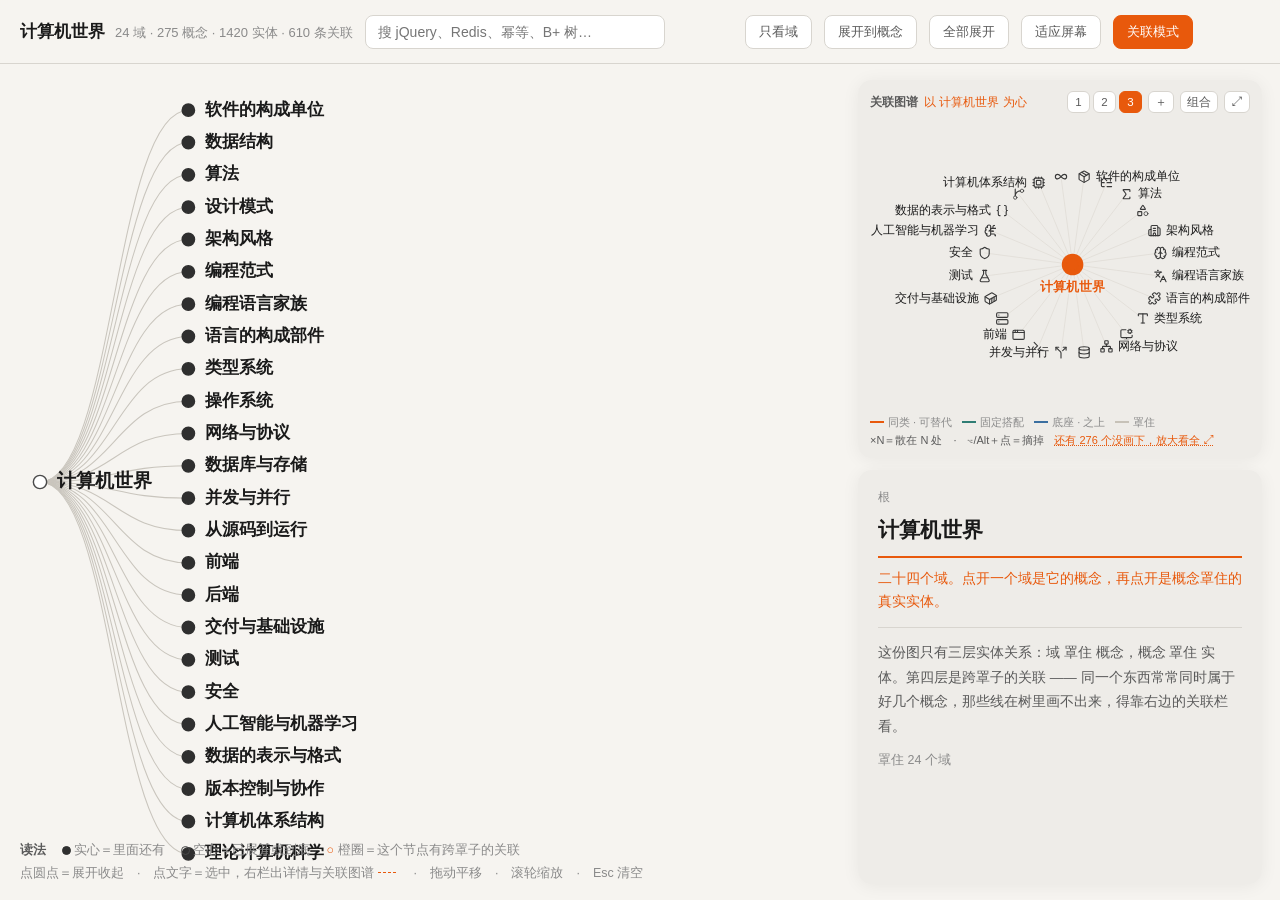
==== index.html @ ff6f728d "计算机世界：概念 · 实体 · 关联 一张讲清楚计算机与软件工程领域概念的中文图谱。24 个域、280 个概念、 1420 个实体，外加 610 条跨罩子的关联。单个 HTML 文件，不联网、无依赖，" ====
<!DOCTYPE html>
<html lang="zh-CN"><head><meta charset="utf-8"/>
<meta name="viewport" content="width=device-width, initial-scale=1"/>
<title>计算机世界 · 概念 · 实体 · 关联</title>
<style>
:root{--bg:#F6F4F0;--panel:#EEECE8;--white:#fff;--t1:#1A1A1A;--t2:#5A5A5A;--t3:#8A8A8A;
      --or:#E8590C;--link:#C9C5BD;--line:#D8D5CF;
      --f:"PingFang SC","Hiragino Sans GB","Source Han Sans SC","Noto Sans CJK SC","Microsoft YaHei",sans-serif;}
*{box-sizing:border-box}
html,body{margin:0;height:100%;overflow:hidden;background:var(--bg);font-family:var(--f);color:var(--t1)}
#top{position:fixed;top:0;left:0;right:0;height:64px;display:flex;align-items:center;gap:12px;padding:0 20px;
     background:rgba(246,244,240,.94);backdrop-filter:blur(6px);border-bottom:1px solid var(--line);z-index:30}
#title{font-size:17px;font-weight:700;white-space:nowrap}
#title span{font-weight:400;color:var(--t3);margin-left:10px;font-size:13px}
#q{flex:0 1 300px;height:34px;padding:0 12px;border:1px solid var(--line);border-radius:8px;background:#fff;
   font-family:var(--f);font-size:14px;outline:none}
#q:focus{border-color:var(--or)}
.btn{height:34px;padding:0 13px;border:1px solid var(--line);border-radius:8px;background:#fff;
     font-family:var(--f);font-size:13px;color:var(--t2);cursor:pointer;white-space:nowrap}
.btn:hover{border-color:var(--or);color:var(--or)}
.btn.on{background:var(--or);border-color:var(--or);color:#fff}
#hits{font-size:13px;color:var(--or);min-width:56px}
#stage{position:fixed;top:64px;left:0;right:0;bottom:0;cursor:grab}
#stage.drag{cursor:grabbing}
svg{display:block;width:100%;height:100%}
path.link{fill:none;stroke:var(--link);stroke-width:1.1px}
path.arc{fill:none;stroke:var(--or);stroke-width:1.6px;stroke-dasharray:5 4;opacity:.85}
.node circle.c{fill:#fff;stroke:#4A4A4A;stroke-width:1.5px;transition:fill .28s,stroke .28s}
.node circle.ring{fill:none;stroke:var(--or);stroke-width:1.4px;opacity:0;transition:opacity .25s}
#stage.graph .node.rel circle.ring{opacity:.5}
.node.closed circle.c{fill:#2F2F2F;stroke:#2F2F2F}
.node.hit circle.c{stroke:var(--or);stroke-width:2.2px}
.node.closed.hit circle.c{fill:var(--or);stroke:var(--or)}
.node.sel circle.c{stroke:var(--or);stroke-width:3px}
.node.sel circle.ring{opacity:1;stroke-width:2px}
.node text{fill:var(--t1);dominant-baseline:middle;cursor:pointer}
.node circle.c{cursor:pointer}
.node .en{fill:var(--t3)}
.node.sel text{fill:var(--or);font-weight:700}
.lv0 text{font-size:20px;font-weight:700}.lv1 text{font-size:18px;font-weight:700}
.lv2 text{font-size:15px;font-weight:500}.lv3 text{font-size:13.5px;fill:#333}
/* 右栏：上半是关联图谱，下半是详情卡 */
#side{position:fixed;right:18px;top:80px;bottom:16px;width:404px;z-index:20;
      display:flex;flex-direction:column;gap:12px}
#mgp{flex:0 0 47%;min-height:210px;background:var(--panel);border-radius:14px;
     box-shadow:0 2px 18px rgba(0,0,0,.06);display:flex;flex-direction:column;overflow:hidden}
body.mgbig #side{z-index:45}
body.mgbig #mgp{position:fixed;left:16px;right:18px;top:80px;bottom:12px;flex:none;z-index:40}
#mghead{flex:0 0 auto;display:flex;align-items:center;gap:6px;padding:11px 12px 7px;font-size:12px;color:var(--t3)}
#mghead .gt{font-weight:600;color:var(--t2);white-space:nowrap}
#mgc{flex:1 1 auto;min-width:0;overflow:hidden;text-overflow:ellipsis;white-space:nowrap;color:var(--or)}
.gb{height:22px;min-width:23px;padding:0 6px;border:1px solid var(--line);border-radius:6px;background:#fff;
    font-family:var(--f);font-size:11.5px;line-height:20px;color:var(--t2);cursor:pointer}
.gb:hover{border-color:var(--or);color:var(--or)}
.gb.on{background:var(--or);border-color:var(--or);color:#fff}
.ghops{display:flex;gap:3px}
#mgwrap{flex:1 1 auto;position:relative;overflow:hidden;cursor:grab}
#mgwrap.drag{cursor:grabbing}
#mgsvg{width:100%;height:100%;display:block}
#mgempty{position:absolute;inset:0;display:none;align-items:center;justify-content:center;text-align:center;
         padding:0 40px;font-size:13px;color:var(--t3);line-height:1.9;pointer-events:none}
#mgp.empty #mgempty{display:flex}
#mgfoot{flex:0 0 auto;padding:6px 12px 10px;font-size:11px;color:var(--t3);
        display:flex;flex-wrap:wrap;gap:3px 10px;align-items:center}
#mgfoot i{display:inline-block;width:14px;border-top:2px solid;vertical-align:3px;margin-right:4px}
#mgmore{color:var(--or)}
#mgmore[data-on]{cursor:pointer;text-decoration:underline dotted}
/* 节点＝域图标（lucide，24 个域各一个）。描边风格，粗细随缩放走 */
.mgn .mgi{fill:none;stroke:#4A4A4A;stroke-width:2;stroke-linecap:round;stroke-linejoin:round}
.mgn .dot{fill:#fff;stroke:#4A4A4A;stroke-width:1.4px}
.mgn .hit{fill:transparent;stroke:none;cursor:pointer}
.mgn .disc{fill:var(--or);stroke:none}
.mgn .pinr{fill:none;stroke:var(--or);stroke-width:1.2px;stroke-dasharray:2.5 2.5}
.mgn circle{stroke-width:1.4px;cursor:pointer}
.mgn text{font-size:11.5px;fill:var(--t2);dominant-baseline:middle;pointer-events:none;
          paint-order:stroke;stroke:var(--panel);stroke-width:3px;stroke-linejoin:round}
.mgn text .mgx{fill:var(--t3);font-size:10.5px}
.mgn.h0 text .mgx{fill:var(--or);font-weight:400;font-size:11px}
.mgn.h0 .mgi{stroke:#fff}
.mgn.h0 .dot{fill:var(--or);stroke:var(--or)}
.mgn.h0 text{fill:var(--or);font-weight:700;font-size:13px}
.mgn.h1 .mgi{stroke:#3A3A3A}
.mgn.h1 text{fill:var(--t1);font-size:12.5px}
.mgn.h2 .mgi{stroke:#7C776E}
.mgn.h3 .mgi{stroke:#A29D94}
.mgn:hover .mgi{stroke:var(--or)}
.mgn:hover .dot{stroke:var(--or);stroke-width:2.6px}
.mgn:hover text{fill:var(--or)}
.mge{fill:none;stroke-linecap:round}
#mgtip{position:fixed;z-index:60;max-width:270px;padding:6px 9px;border-radius:6px;
       background:#1A1A1A;color:#fff;font-size:12px;line-height:1.65;pointer-events:none;opacity:0;
       transition:opacity .12s}
#mgtip b{color:#FFC08A;font-weight:600}
#card{flex:1 1 auto;background:var(--panel);border-radius:14px;
      padding:18px 20px;box-shadow:0 2px 18px rgba(0,0,0,.06);overflow-y:auto}
#card::-webkit-scrollbar{width:6px}#card::-webkit-scrollbar-thumb{background:#D2CEC6;border-radius:3px}
.crumb{font-size:12px;color:var(--t3);margin-bottom:9px;line-height:1.6}
.nm{font-size:21px;font-weight:700;line-height:1.3}
.en2{font-size:13px;color:var(--t3);margin-top:3px}
.rule{height:2px;background:var(--or);margin:13px 0 9px}
.gl{font-size:14px;color:var(--or);line-height:1.65}
.note{font-size:13.5px;color:var(--t2);line-height:1.85;margin-top:13px;
      padding-top:13px;border-top:1px solid var(--line)}
.relh{font-size:12px;color:var(--t3);margin:16px 0 7px;padding-top:13px;border-top:1px solid var(--line)}
.relh.first{border-top:1px solid var(--line)}
.relh b{color:var(--or);font-weight:600;font-size:12.5px}
.ri{padding:6px 9px;margin:3px 0;background:#fff;border-radius:7px;cursor:pointer;border:1px solid transparent}
.ri:hover{border-color:var(--or)}
.ri .rn{font-size:13.5px;color:var(--t1);display:block}
.ri .rp{font-size:11px;color:var(--t3);display:block;margin-top:2px}
.draftmark{display:inline-block;margin-top:10px;padding:2px 8px;border-radius:5px;
           background:#F3E6D8;color:#9A6B3A;font-size:11.5px;letter-spacing:.02em}
.cnt{font-size:12.5px;color:var(--t3);margin-top:12px}
#legend{position:fixed;left:20px;bottom:14px;font-size:12.5px;color:var(--t3);z-index:20;line-height:1.9}
#legend b{color:var(--t2)}
.dot{display:inline-block;width:9px;height:9px;border-radius:50%;border:1.5px solid #4A4A4A;vertical-align:-1px;margin:0 3px}
.dot.f{background:#2F2F2F;border-color:#2F2F2F}
.dsh{display:inline-block;width:18px;border-top:1.6px dashed var(--or);vertical-align:4px;margin:0 4px}

/* ── 图例上的四个开关：点灭一族，这一族的边连同它带出来的点一起消失 ── */
.mgk{cursor:pointer;opacity:.34;user-select:none;white-space:nowrap}
.mgk.on{opacity:1}
.mgk:hover{color:var(--t1)}
.mgnote{color:var(--t2)}

/* ── 加减状态条：手工改过什么，看得见，也能一键还原 ── */
#mgbar{display:none;flex:0 0 auto;align-items:center;gap:8px;padding:0 12px 7px;
       font-size:11.5px;color:var(--t3)}
#mgbar b{font-weight:400}
#mgbar b.bun{color:var(--or);font-weight:600}
#mgbar .gb{height:19px;line-height:17px;font-size:11px;padding:0 7px;margin-left:auto}

/* ── 弹层：加点 / 挑组合 ── */
#mgpop{display:none;position:absolute;right:10px;top:8px;width:250px;max-height:calc(100% - 20px);
       overflow-y:auto;background:#fff;border:1px solid var(--line);border-radius:10px;
       box-shadow:0 6px 22px rgba(0,0,0,.13);padding:8px;z-index:5}
#mgpop::-webkit-scrollbar{width:5px}#mgpop::-webkit-scrollbar-thumb{background:#D2CEC6;border-radius:3px}
#mgq{width:100%;height:29px;padding:0 9px;border:1px solid var(--line);border-radius:7px;
     font-family:var(--f);font-size:13px;outline:none;background:#fff}
#mgq:focus{border-color:var(--or)}
.mgh{font-size:11.5px;color:var(--t3);padding:6px 4px;line-height:1.6}
.mgr{padding:5px 8px;border-radius:6px;cursor:pointer;border:1px solid transparent;line-height:1.45}
.mgr:hover{border-color:var(--or);background:#FFF8F3}
.mgr.on{background:#FFF1E6;border-color:var(--or)}
.mgr b{font-size:13px;font-weight:500;color:var(--t1)}
.mgr .x{font-size:11px;color:var(--t3);margin-left:5px}
.mgr .p{display:block;font-size:10.5px;color:var(--t3);margin-top:1px}

</style></head><body>
<div id="top">
  <div id="title">计算机世界<span id="stat"></span></div>
  <input id="q" placeholder="搜 jQuery、Redis、幂等、B+ 树…"/>
  <div id="hits"></div>
  <button class="btn" data-a="groups">只看域</button>
  <button class="btn" data-a="concepts">展开到概念</button>
  <button class="btn" data-a="all">全部展开</button>
  <button class="btn" data-a="fit">适应屏幕</button>
  <button class="btn on" id="bgraph">关联模式</button>
</div>
<div id="stage" class="graph"><svg><g id="vp"><g id="garcs"></g><g id="glinks"></g><g id="gnodes"></g></g></svg></div>
<div id="side">
  <div id="mgp">
    <div id="mghead">
      <span class="gt">关联图谱</span><span id="mgc"></span>
      <span class="ghops" id="mghops">
        <button class="gb" data-h="1" title="只看直接关联">1</button><button class="gb" data-h="2" title="再往外一跳">2</button><button class="gb on" data-h="3" title="再往外两跳">3</button>
      </span>
      <button class="gb" id="mgadd" title="把某个节点钉进这张图（它不在跳数范围内也照画）">＋</button>
      <button class="gb" id="mgbun" title="调一组现成的组合出来看">组合</button>
      <button class="gb" id="mgbig" title="放大 / 收起（Esc 收起）">⤢</button>
    </div>
    <div id="mgbar"></div>
    <div id="mgwrap">
      <svg id="mgsvg">
        <defs><marker id="mgarr" viewBox="0 0 8 8" refX="7" refY="4" markerWidth="5.5" markerHeight="5.5" orient="auto"><path d="M0,1L7,4L0,7z" fill="#3B6FA0"/></marker></defs>
        <g id="mgvp"><g id="mge"></g><g id="mgn"></g></g>
      </svg>
      <div id="mgempty"></div>
      <div id="mgpop"></div>
    </div>
    <div id="mgfoot">
      <span class="mgk on" data-k="same"><i style="border-color:#E8590C"></i>同类 · 可替代</span>
      <span class="mgk on" data-k="pair"><i style="border-color:#2F7D74"></i>固定搭配</span>
      <span class="mgk on" data-k="dep"><i style="border-color:#3B6FA0"></i>底座 · 之上</span>
      <span class="mgk on" data-k="tree"><i style="border-color:#C7C2B8"></i>罩住</span>
      <span class="mgnote">×N＝散在 N 处　·　⌥/Alt＋点＝摘掉</span>
      <span id="mgmore"></span>
    </div>
  </div>
  <div id="card"></div>
</div>
<div id="mgtip"></div>
<div id="legend">
  <b>读法</b>　<span class="dot f"></span>实心＝里面还有　<span class="dot"></span>空心＝已展开或到底　
  <span style="color:var(--or)">○</span> 橙圈＝这个节点有跨罩子的关联<br>
  点圆点＝展开收起　·　点文字＝选中，右栏出详情与关联图谱<span class="dsh"></span>　·　拖动平移　·　滚轮缩放　·　Esc 清空
</div>
<script>
const RAW = {"nodes":[{"i":0,"n":"计算机世界","e":"","g":"二十四个域。点开一个域是它的概念，再点开是概念罩住的真实实体。","t":"root","d":0,"p":null,"c":[1,157,253,341,423,491,553,620,718,784,869,942,1032,1078,1135,1203,1267,1323,1383,1444,1525,1591,1638,1690],"m":"这份图只有三层实体关系：域 罩住 概念，概念 罩住 实体。第四层是跨罩子的关联 —— 同一个东西常常同时属于好几个概念，那些线在树里画不出来，得靠右边的关联栏看。"},{"i":1,"n":"软件的构成单位","e":"","g":"你听到的绝大多数名词都在这一组。分界线只有三条：谁调用谁、能不能下载安装、换掉要不要重写。","t":"group","d":1,"p":0,"c":[2,13,24,31,38,45,53,61,70,78,87,98,105,111,116,122,127,135,143,150]},{"i":2,"n":"库","e":"Library","g":"你调用它：缺什么就去拿","t":"concept","d":2,"p":1,"c":[3,4,5,6,7,8,9,10,11,12],"m":"分界线只有一条：谁调用谁。你写主程序，缺什么去拿 —— 那是库。把库删掉，剩下的代码结构还是你的。"},{"i":3,"n":"jQuery","e":"","g":"","t":"item","d":3,"p":2,"c":[],"m":"2006 年出来的库。那时候各家浏览器的接口都不一样，写一段能同时在 IE 和 Firefox 上跑的代码非常痛苦。jQuery 用一个 $() 把差异全抹平，于是统治了 2008 到 2015 年的网页。后来浏览器自己标准化了（querySelector、fetch 这些原生写法够用了），加上 React 那套「你描述界面该长什么样，我来改 DOM」的思路胜出，它就退场了。但它仍然是「库」这个词最标准的样本：你调用它，它不调用你，删掉它剩下的代码照样是你的。","r":[[189,"跑在……之上"],[559,"跑在……之上"],[370,"底下用的是"],[603,"固定搭配"],[604,"固定搭配"],[1148,"可以互相替代"],[4,"同一类的东西"]]},{"i":4,"n":"Lodash","e":"","g":"","t":"item","d":3,"p":2,"c":[],"r":[[3,"同一类的东西"]]},{"i":5,"n":"NumPy","e":"","g":"","t":"item","d":3,"p":2,"c":[]},{"i":6,"n":"Pandas","e":"","g":"","t":"item","d":3,"p":2,"c":[]},{"i":7,"n":"Requests","e":"","g":"","t":"item","d":3,"p":2,"c":[]},{"i":8,"n":"OpenCV","e":"","g":"","t":"item","d":3,"p":2,"c":[]},{"i":9,"n":"zlib","e":"","g":"","t":"item","d":3,"p":2,"c":[]},{"i":10,"n":"libcurl","e":"","g":"","t":"item","d":3,"p":2,"c":[]},{"i":11,"n":"D3.js","e":"","g":"","t":"item","d":3,"p":2,"c":[],"r":[[1199,"同一个东西"]]},{"i":12,"n":"Three.js","e":"","g":"","t":"item","d":3,"p":2,"c":[],"r":[[1200,"同一个东西"]]},{"i":13,"n":"框架","e":"Framework","g":"它调用你：骨架搭好了，你往槽里填","t":"concept","d":2,"p":1,"c":[14,15,16,17,18,19,20,21,22,23],"m":"骨架已经搭好，你把代码填进它留的槽里，它到点了来叫你。把框架抽掉，你剩下的是一堆填空题的答案，拼不回一个程序。"},{"i":14,"n":"Django","e":"","g":"","t":"item","d":3,"p":13,"c":[],"r":[[1212,"同一个东西"],[420,"同一个东西"],[508,"跑在……之上"],[418,"底下用的是"],[1215,"可以互相替代"],[15,"同一类的东西"]]},{"i":15,"n":"Ruby on Rails","e":"","g":"","t":"item","d":3,"p":13,"c":[],"r":[[1213,"同一个东西"],[419,"同一个东西"],[506,"跑在……之上"],[14,"同一类的东西"]]},{"i":16,"n":"Spring","e":"","g":"","t":"item","d":3,"p":13,"c":[],"r":[[414,"同一个东西"]]},{"i":17,"n":"Laravel","e":"","g":"","t":"item","d":3,"p":13,"c":[],"r":[[1217,"同一个东西"]]},{"i":18,"n":"Express","e":"","g":"","t":"item","d":3,"p":13,"c":[],"r":[[1214,"同一个东西"],[47,"跑在……之上"],[408,"底下用的是"]]},{"i":19,"n":"Angular","e":"","g":"","t":"item","d":3,"p":13,"c":[],"m":"Google 出的，是这三个里唯一毫无争议的框架 —— 它管路由、管依赖注入、管构建、管测试，你必须按它的方式组织项目。","r":[[415,"同一个东西"],[1150,"同一个东西"],[724,"跑在……之上"],[413,"底下用的是"],[1148,"可以互相替代"],[20,"可以互相替代"]]},{"i":20,"n":"Vue","e":"","g":"","t":"item","d":3,"p":13,"c":[],"m":"尤雨溪 2014 年做的。定位和 React 一样，但入门门槛更低：可以像 jQuery 那样一个 script 标签引进来就用，也可以上完整工程化。中文社区里份额很高。","r":[[1149,"同一个东西"],[559,"跑在……之上"],[1163,"固定搭配"],[84,"固定搭配"],[1148,"可以互相替代"],[19,"可以互相替代"]]},{"i":21,"n":"Next.js","e":"","g":"","t":"item","d":3,"p":13,"c":[],"m":"React 的元框架 —— 在 React 外面再包一层，管路由、服务端渲染、构建和部署。你用了它以后，它调用 React，React 调用你。","r":[[1155,"同一个东西"],[47,"跑在……之上"],[1148,"固定搭配"],[1156,"可以互相替代"]]},{"i":22,"n":"Flutter","e":"","g":"","t":"item","d":3,"p":13,"c":[],"r":[[1191,"同一个东西"]]},{"i":23,"n":"PyTorch","e":"","g":"","t":"item","d":3,"p":13,"c":[],"m":"现在研究和工程的主流深度学习框架。它赢 TensorFlow 靠的是「写起来像普通 Python」，调试时能一行行看。","r":[[1446,"同一个东西"],[1455,"跑在它之上的"],[508,"固定搭配"],[1076,"固定搭配"],[333,"固定搭配"],[1519,"固定搭配"],[1447,"可以互相替代"]]},{"i":24,"n":"包","e":"Package","g":"一个能被下载安装的分发单元（说的是形式，不是用法）","t":"concept","d":2,"p":1,"c":[25,26,27,28,29,30],"m":"它和「库/框架」不在同一根轴上。「包」说的是怎么送到你手上（能不能下载安装），「库/框架」说的是你怎么用它。所以 Django 既是框架也是一个 PyPI 包，这不矛盾。"},{"i":25,"n":"npm 包","e":"","g":"","t":"item","d":3,"p":24,"c":[]},{"i":26,"n":"PyPI 包","e":"","g":"","t":"item","d":3,"p":24,"c":[]},{"i":27,"n":"Java jar","e":"","g":"","t":"item","d":3,"p":24,"c":[]},{"i":28,"n":"Rust crate","e":"","g":"","t":"item","d":3,"p":24,"c":[]},{"i":29,"n":"Ruby gem","e":"","g":"","t":"item","d":3,"p":24,"c":[]},{"i":30,"n":"NuGet 包","e":"","g":"","t":"item","d":3,"p":24,"c":[]},{"i":31,"n":"软件开发工具包","e":"SDK","g":"库＋工具＋文档＋示例，打成一整套给你","t":"concept","d":2,"p":1,"c":[32,33,34,35,36,37]},{"i":32,"n":"Android SDK","e":"","g":"","t":"item","d":3,"p":31,"c":[]},{"i":33,"n":"iOS SDK","e":"","g":"","t":"item","d":3,"p":31,"c":[]},{"i":34,"n":"AWS SDK","e":"","g":"","t":"item","d":3,"p":31,"c":[]},{"i":35,"n":"Stripe SDK","e":"","g":"","t":"item","d":3,"p":31,"c":[]},{"i":36,"n":"Vulkan SDK","e":"","g":"","t":"item","d":3,"p":31,"c":[]},{"i":37,"n":"微信小程序 SDK","e":"","g":"","t":"item","d":3,"p":31,"c":[]},{"i":38,"n":"接口","e":"API","g":"不是东西，是「允许你怎么叫我」的那份说明","t":"concept","d":2,"p":1,"c":[39,40,41,42,43,44],"m":"API 是边界的形状，不是边界后面的东西。库有 API，操作系统有 API，网络服务也有 API —— 你说「调用 API」时，说的是「从这个门进去」，不是「进去以后是什么」。"},{"i":39,"n":"GitHub API","e":"","g":"","t":"item","d":3,"p":38,"c":[]},{"i":40,"n":"Stripe API","e":"","g":"","t":"item","d":3,"p":38,"c":[]},{"i":41,"n":"Windows API","e":"","g":"","t":"item","d":3,"p":38,"c":[]},{"i":42,"n":"POSIX","e":"","g":"","t":"item","d":3,"p":38,"c":[]},{"i":43,"n":"NumPy 的函数签名","e":"","g":"","t":"item","d":3,"p":38,"c":[]},{"i":44,"n":"REST 端点","e":"","g":"","t":"item","d":3,"p":38,"c":[]},{"i":45,"n":"运行时","e":"Runtime","g":"程序跑起来时在旁边伺候它的那套东西","t":"concept","d":2,"p":1,"c":[46,47,48,49,50,51,52],"m":"程序跑起来时在旁边伺候它的那套东西：管内存、管垃圾回收、管调度。你写的代码不直接和 CPU 打交道，都是它转手的。"},{"i":46,"n":"JVM","e":"","g":"","t":"item","d":3,"p":45,"c":[],"r":[[117,"同一个东西"],[503,"跑在它之上的"],[585,"跑在它之上的"]]},{"i":47,"n":"Node.js","e":"","g":"","t":"item","d":3,"p":45,"c":[],"m":"把浏览器里的 JavaScript 引擎搬到服务器上，于是前端和后端可以用同一门语言。它是「运行时」的典型：不是语言，不是框架，是程序跑起来时在旁边伺候它的那套东西。","r":[[49,"底下用的是"],[1058,"底下用的是"],[21,"跑在它之上的"],[1192,"跑在它之上的"],[18,"跑在它之上的"],[88,"固定搭配"]]},{"i":48,"n":".NET CLR","e":"","g":"","t":"item","d":3,"p":45,"c":[]},{"i":49,"n":"V8","e":"","g":"","t":"item","d":3,"p":45,"c":[],"m":"Chrome 和 Node.js 共用的 JavaScript 引擎。它是「引擎」和「即时编译」两个概念的交点 —— 先解释着跑，发现哪段代码跑得频繁，再把那段编译成机器码。","r":[[56,"同一个东西"],[65,"跑在……之上"],[1121,"底下用的是"],[47,"被谁当底座"],[559,"被谁当底座"]]},{"i":50,"n":"CPython","e":"","g":"","t":"item","d":3,"p":45,"c":[],"r":[[106,"同一个东西"],[508,"被谁当底座"]]},{"i":51,"n":"Go runtime","e":"","g":"","t":"item","d":3,"p":45,"c":[]},{"i":52,"n":"Wasmtime","e":"","g":"","t":"item","d":3,"p":45,"c":[]},{"i":53,"n":"引擎","e":"Engine","g":"专做某类重活的核心，别人在它上面盖东西","t":"concept","d":2,"p":1,"c":[54,55,56,57,58,59,60],"m":"有些活又重又通用 —— 渲染三维场景、执行 JavaScript、匹配正则、把数据可靠地落到盘上。这类活写一次要很久，写好了谁都能用。 于是把它整块挖出来做成一个独立的核心，外面留一圈接口，别人在它上面盖东西。 「引擎」是这一组里唯一没有硬分界线的词 —— 它不说明谁调用谁（那是库和框架的分界），也不说明能不能下载安装（那是包）。它只说明一件事：这里面有一坨你不想自己写的重活。所以同一个东西可以既是引擎又是库，V8 就是。判断这个词有没有被滥用，就看去掉「引擎」二字之后还剩下什么。"},{"i":54,"n":"Unity","e":"","g":"","t":"item","d":3,"p":53,"c":[]},{"i":55,"n":"Unreal","e":"","g":"","t":"item","d":3,"p":53,"c":[]},{"i":56,"n":"V8","e":"","g":"","t":"item","d":3,"p":53,"c":[],"m":"Chrome 和 Node.js 共用的 JavaScript 引擎。它是「引擎」和「即时编译」两个概念的交点 —— 先解释着跑，发现哪段代码跑得频繁，再把那段编译成机器码。","r":[[49,"同一个东西"],[65,"跑在……之上"],[1121,"底下用的是"],[47,"被谁当底座"],[559,"被谁当底座"]]},{"i":57,"n":"Blink","e":"","g":"","t":"item","d":3,"p":53,"c":[]},{"i":58,"n":"WebKit","e":"","g":"","t":"item","d":3,"p":53,"c":[]},{"i":59,"n":"InnoDB","e":"","g":"","t":"item","d":3,"p":53,"c":[],"m":"MySQL 的默认存储引擎，真正把字节写到盘上的那一层。事务和行级锁都在这儿实现。","r":[[1013,"同一个东西"],[944,"被谁当底座"]]},{"i":60,"n":"Lucene","e":"","g":"","t":"item","d":3,"p":53,"c":[],"r":[[959,"被谁当底座"]]},{"i":61,"n":"平台","e":"Platform","g":"你必须活在里面的那层地基，换掉等于重做","t":"concept","d":2,"p":1,"c":[62,63,64,65,66,67,68,69],"m":"换掉等于重做，这是它和框架的分界。框架换掉伤筋动骨但还能换，平台不给你选 —— 它是脚下的地。"},{"i":62,"n":"iOS","e":"","g":"","t":"item","d":3,"p":61,"c":[],"r":[[131,"同一个东西"]]},{"i":63,"n":"Android","e":"","g":"","t":"item","d":3,"p":61,"c":[],"r":[[132,"同一个东西"]]},{"i":64,"n":"Windows","e":"","g":"","t":"item","d":3,"p":61,"c":[],"r":[[129,"同一个东西"]]},{"i":65,"n":"Web 浏览器","e":"","g":"","t":"item","d":3,"p":61,"c":[],"r":[[49,"跑在它之上的"],[1192,"跑在它之上的"],[559,"跑在它之上的"]]},{"i":66,"n":"AWS","e":"","g":"","t":"item","d":3,"p":61,"c":[],"r":[[1304,"同一个东西"]]},{"i":67,"n":"Kubernetes","e":"","g":"","t":"item","d":3,"p":61,"c":[],"m":"管一大堆容器：起几个、放哪台机器、挂了自动拉起、怎么滚动更新。它自己的一致性存储用的是 etcd，而 etcd 的共识算法是 Raft —— 一层套一层。","r":[[1293,"同一个东西"],[952,"底下用的是"],[86,"固定搭配"],[1302,"固定搭配"],[1312,"固定搭配"],[1262,"固定搭配"],[560,"固定搭配"],[438,"固定搭配"],[1295,"同一类的东西"],[519,"同一类的东西"]]},{"i":68,"n":"微信小程序","e":"","g":"","t":"item","d":3,"p":61,"c":[],"r":[[1195,"同一个东西"]]},{"i":69,"n":"Steam","e":"","g":"","t":"item","d":3,"p":61,"c":[]},{"i":70,"n":"中间件","e":"Middleware","g":"东西流过我这儿，我加工一下再传下去","t":"concept","d":2,"p":1,"c":[71,72,73,74,75,76,77],"m":"东西流过我这儿，我加工一下再传下去。它总是站在必经之路上，所以一旦挂了，两头都不通。"},{"i":71,"n":"Kafka","e":"","g":"","t":"item","d":3,"p":70,"c":[],"m":"本质是一个「只能往后追加、可以重复读」的日志。正因为消息不会读完就消失，它才能同时当消息队列、事件流水线和数据管道用。","r":[[1240,"同一个东西"],[453,"底下用的是"],[443,"固定搭配"],[72,"可以互相替代"],[1242,"可以互相替代"],[1243,"同一类的东西"],[1073,"同一类的东西"]]},{"i":72,"n":"RabbitMQ","e":"","g":"","t":"item","d":3,"p":70,"c":[],"r":[[1241,"同一个东西"],[71,"可以互相替代"]]},{"i":73,"n":"Redis","e":"","g":"","t":"item","d":3,"p":70,"c":[],"m":"内存里的键值数据库。它在这份图里出现在最多的罩子里：键值数据库、缓存、中间件、分布式锁、发布订阅。原因是它足够快又足够简单，于是什么都拿它凑合，这既是它的优点也是常见的架构隐患。","r":[[951,"同一个东西"],[1019,"同一个东西"],[221,"底下用的是"],[235,"底下用的是"],[224,"底下用的是"],[326,"固定搭配"],[955,"可以互相替代"],[952,"同一类的东西"]]},{"i":74,"n":"Nginx","e":"","g":"","t":"item","d":3,"p":70,"c":[],"m":"既是 Web 服务器，也是反向代理、负载均衡器、静态文件服务器。它同时出现在「中间件」「Web 服务器」「网关」三个罩子里，因为它本来就是站在流量必经之路上的那个东西。","r":[[1205,"同一个东西"],[365,"底下用的是"],[922,"固定搭配"],[1206,"可以互相替代"],[1207,"可以互相替代"],[76,"同一类的东西"]]},{"i":75,"n":"Tomcat","e":"","g":"","t":"item","d":3,"p":70,"c":[]},{"i":76,"n":"Envoy","e":"","g":"","t":"item","d":3,"p":70,"c":[],"m":"服务之间通信的代理。它是「服务网格」这套东西的执行层 —— Istio 决策，Envoy 干活。","r":[[1209,"同一个东西"],[1256,"同一个东西"],[1312,"固定搭配"],[74,"同一类的东西"],[1255,"同一类的东西"]]},{"i":77,"n":"Express middleware","e":"","g":"","t":"item","d":3,"p":70,"c":[]},{"i":78,"n":"工具链","e":"Toolchain","g":"把源码变成能跑的东西，这一路串起来的程序","t":"concept","d":2,"p":1,"c":[79,80,81,82,83,84,85,86]},{"i":79,"n":"GCC","e":"","g":"","t":"item","d":3,"p":78,"c":[],"r":[[99,"同一个东西"],[494,"固定搭配"]]},{"i":80,"n":"Clang","e":"","g":"","t":"item","d":3,"p":78,"c":[],"r":[[100,"同一个东西"]]},{"i":81,"n":"Make","e":"","g":"","t":"item","d":3,"p":78,"c":[],"r":[[1128,"同一个东西"],[83,"同一类的东西"]]},{"i":82,"n":"CMake","e":"","g":"","t":"item","d":3,"p":78,"c":[],"r":[[1129,"同一个东西"]]},{"i":83,"n":"Webpack","e":"","g":"","t":"item","d":3,"p":78,"c":[],"m":"统治了很多年的前端打包工具。把几百个源文件揉成浏览器能高效加载的几个。慢是它的原罪，Vite 就是冲着这一点来的。","r":[[1132,"同一个东西"],[1175,"同一个东西"],[84,"可以互相替代"],[1178,"可以互相替代"],[81,"同一类的东西"]]},{"i":84,"n":"Vite","e":"","g":"","t":"item","d":3,"p":78,"c":[],"m":"尤雨溪做的构建工具，靠 esbuild 和浏览器原生模块把启动时间从几十秒压到一秒内。现在是新项目的默认选择。","r":[[1133,"同一个东西"],[1176,"同一个东西"],[1177,"底下用的是"],[1148,"固定搭配"],[20,"固定搭配"],[83,"可以互相替代"]]},{"i":85,"n":"Git","e":"","g":"","t":"item","d":3,"p":78,"c":[],"m":"Linus Torvalds 2005 年花十天写出来的。它底下其实只有四种东西：文件内容、目录、一次快照、一个标记。理解了这四个，那些让人头大的命令就都讲得通了。","r":[[1269,"同一个东西"],[187,"底下用的是"],[1274,"固定搭配"],[1619,"固定搭配"],[1270,"可以互相替代"],[461,"同一类的东西"]]},{"i":86,"n":"Docker","e":"","g":"","t":"item","d":3,"p":78,"c":[],"m":"把程序连同它依赖的整个环境打包成一个镜像，搬到哪台机器上跑起来都一样。它解决的是那句著名的推诿：「在我机器上是好的」。","r":[[123,"同一个东西"],[1287,"同一个东西"],[128,"跑在……之上"],[67,"固定搭配"],[608,"固定搭配"],[1280,"固定搭配"],[560,"固定搭配"],[125,"可以互相替代"],[116,"同一类的东西"]]},{"i":87,"n":"包管理器","e":"Package Manager","g":"帮你下载、安装、记住版本的那个程序","t":"concept","d":2,"p":1,"c":[88,89,90,91,92,93,94,95,96,97]},{"i":88,"n":"npm","e":"","g":"","t":"item","d":3,"p":87,"c":[],"m":"JavaScript 的包管理器，也是世界上最大的软件仓库。它同时是「包管理器」和「供应链安全」两个话题的中心 —— 你装一个包，可能连带装进来上千个别人写的包。","r":[[1148,"固定搭配"],[47,"固定搭配"],[1619,"固定搭配"],[1427,"固定搭配"],[89,"可以互相替代"],[90,"可以互相替代"],[91,"同一类的东西"],[95,"同一类的东西"]]},{"i":89,"n":"pnpm","e":"","g":"","t":"item","d":3,"p":87,"c":[],"r":[[88,"可以互相替代"]]},{"i":90,"n":"yarn","e":"","g":"","t":"item","d":3,"p":87,"c":[],"r":[[88,"可以互相替代"]]},{"i":91,"n":"pip","e":"","g":"","t":"item","d":3,"p":87,"c":[],"r":[[508,"固定搭配"],[88,"同一类的东西"]]},{"i":92,"n":"uv","e":"","g":"","t":"item","d":3,"p":87,"c":[]},{"i":93,"n":"Maven","e":"","g":"","t":"item","d":3,"p":87,"c":[],"r":[[503,"固定搭配"]]},{"i":94,"n":"Gradle","e":"","g":"","t":"item","d":3,"p":87,"c":[],"r":[[1131,"同一个东西"]]},{"i":95,"n":"Cargo","e":"","g":"","t":"item","d":3,"p":87,"c":[],"r":[[1134,"同一个东西"],[592,"固定搭配"],[88,"同一类的东西"]]},{"i":96,"n":"apt","e":"","g":"","t":"item","d":3,"p":87,"c":[]},{"i":97,"n":"Homebrew","e":"","g":"","t":"item","d":3,"p":87,"c":[]},{"i":98,"n":"编译器","e":"Compiler","g":"源码 → 机器能直接跑的东西，一次翻译完","t":"concept","d":2,"p":1,"c":[99,100,101,102,103,104]},{"i":99,"n":"GCC","e":"","g":"","t":"item","d":3,"p":98,"c":[],"r":[[79,"同一个东西"],[494,"固定搭配"]]},{"i":100,"n":"Clang","e":"","g":"","t":"item","d":3,"p":98,"c":[],"r":[[80,"同一个东西"]]},{"i":101,"n":"rustc","e":"","g":"","t":"item","d":3,"p":98,"c":[]},{"i":102,"n":"javac","e":"","g":"","t":"item","d":3,"p":98,"c":[]},{"i":103,"n":"swiftc","e":"","g":"","t":"item","d":3,"p":98,"c":[]},{"i":104,"n":"MSVC","e":"","g":"","t":"item","d":3,"p":98,"c":[]},{"i":105,"n":"解释器","e":"Interpreter","g":"边读边执行，不先翻译完","t":"concept","d":2,"p":1,"c":[106,107,108,109,110]},{"i":106,"n":"CPython","e":"","g":"","t":"item","d":3,"p":105,"c":[],"r":[[50,"同一个东西"],[508,"被谁当底座"]]},{"i":107,"n":"Ruby MRI","e":"","g":"","t":"item","d":3,"p":105,"c":[]},{"i":108,"n":"Bash","e":"","g":"","t":"item","d":3,"p":105,"c":[],"r":[[581,"同一个东西"]]},{"i":109,"n":"Lua","e":"","g":"","t":"item","d":3,"p":105,"c":[],"r":[[580,"同一个东西"],[731,"同一个东西"]]},{"i":110,"n":"PHP Zend","e":"","g":"","t":"item","d":3,"p":105,"c":[]},{"i":111,"n":"转译器","e":"Transpiler","g":"源码 → 另一种源码，两头都是人能读的","t":"concept","d":2,"p":1,"c":[112,113,114,115]},{"i":112,"n":"tsc","e":"","g":"","t":"item","d":3,"p":111,"c":[],"r":[[724,"固定搭配"]]},{"i":113,"n":"Babel","e":"","g":"","t":"item","d":3,"p":111,"c":[]},{"i":114,"n":"SWC","e":"","g":"","t":"item","d":3,"p":111,"c":[]},{"i":115,"n":"Emscripten","e":"","g":"","t":"item","d":3,"p":111,"c":[]},{"i":116,"n":"虚拟机","e":"Virtual Machine","g":"假装自己是一台机器，好让上面的东西不用管真机器","t":"concept","d":2,"p":1,"c":[117,118,119,120,121],"r":[[1422,"同一个东西"],[122,"可以互相替代"],[86,"同一类的东西"]]},{"i":117,"n":"JVM","e":"","g":"","t":"item","d":3,"p":116,"c":[],"r":[[46,"同一个东西"],[503,"跑在它之上的"],[585,"跑在它之上的"]]},{"i":118,"n":"QEMU","e":"","g":"","t":"item","d":3,"p":116,"c":[]},{"i":119,"n":"VirtualBox","e":"","g":"","t":"item","d":3,"p":116,"c":[]},{"i":120,"n":"VMware","e":"","g":"","t":"item","d":3,"p":116,"c":[]},{"i":121,"n":"WASM 虚拟机","e":"","g":"","t":"item","d":3,"p":116,"c":[]},{"i":122,"n":"容器","e":"Container","g":"把程序连同它的环境一起打包搬走","t":"concept","d":2,"p":1,"c":[123,124,125,126],"r":[[1421,"同一个东西"],[116,"可以互相替代"]]},{"i":123,"n":"Docker","e":"","g":"","t":"item","d":3,"p":122,"c":[],"m":"把程序连同它依赖的整个环境打包成一个镜像，搬到哪台机器上跑起来都一样。它解决的是那句著名的推诿：「在我机器上是好的」。","r":[[86,"同一个东西"],[1287,"同一个东西"],[128,"跑在……之上"],[67,"固定搭配"],[608,"固定搭配"],[1280,"固定搭配"],[560,"固定搭配"],[125,"可以互相替代"],[116,"同一类的东西"]]},{"i":124,"n":"containerd","e":"","g":"","t":"item","d":3,"p":122,"c":[],"r":[[1289,"同一个东西"]]},{"i":125,"n":"Podman","e":"","g":"","t":"item","d":3,"p":122,"c":[],"r":[[1288,"同一个东西"],[86,"可以互相替代"]]},{"i":126,"n":"Kubernetes Pod","e":"","g":"","t":"item","d":3,"p":122,"c":[]},{"i":127,"n":"操作系统","e":"Operating System","g":"管硬件、分资源、决定谁先跑","t":"concept","d":2,"p":1,"c":[128,129,130,131,132,133,134]},{"i":128,"n":"Linux","e":"","g":"","t":"item","d":3,"p":127,"c":[],"r":[[812,"底下用的是"],[86,"跑在它之上的"],[494,"跑在它之上的"]]},{"i":129,"n":"Windows","e":"","g":"","t":"item","d":3,"p":127,"c":[],"r":[[64,"同一个东西"]]},{"i":130,"n":"macOS","e":"","g":"","t":"item","d":3,"p":127,"c":[]},{"i":131,"n":"iOS","e":"","g":"","t":"item","d":3,"p":127,"c":[],"r":[[62,"同一个东西"]]},{"i":132,"n":"Android","e":"","g":"","t":"item","d":3,"p":127,"c":[],"r":[[63,"同一个东西"]]},{"i":133,"n":"FreeBSD","e":"","g":"","t":"item","d":3,"p":127,"c":[]},{"i":134,"n":"FreeRTOS","e":"","g":"","t":"item","d":3,"p":127,"c":[]},{"i":135,"n":"编辑器与集成开发环境","e":"Editor / IDE","g":"你敲字的地方；IDE 是编辑器＋编译＋调试＋补全捆一起","t":"concept","d":2,"p":1,"c":[136,137,138,139,140,141,142]},{"i":136,"n":"VS Code","e":"","g":"","t":"item","d":3,"p":135,"c":[]},{"i":137,"n":"IntelliJ IDEA","e":"","g":"","t":"item","d":3,"p":135,"c":[]},{"i":138,"n":"Xcode","e":"","g":"","t":"item","d":3,"p":135,"c":[]},{"i":139,"n":"Vim","e":"","g":"","t":"item","d":3,"p":135,"c":[]},{"i":140,"n":"Neovim","e":"","g":"","t":"item","d":3,"p":135,"c":[]},{"i":141,"n":"Emacs","e":"","g":"","t":"item","d":3,"p":135,"c":[]},{"i":142,"n":"Cursor","e":"","g":"","t":"item","d":3,"p":135,"c":[]},{"i":143,"n":"抽象泄漏","e":"Leaky Abstraction","g":"说好不用管的下面那层，会冒上来咬你","t":"concept","d":2,"p":1,"c":[144,145,146,147,148,149],"m":"每一层抽象都承诺「你不用管下面」，而这个承诺永远只兑现一部分：平时替你挡着，极端处漏给你。虚拟内存、ORM、云的弹性，全是这样。","r":[[805,"同一类的东西"]]},{"i":144,"n":"TCP 说可靠，拔了网线就干等","e":"","g":"","t":"item","d":3,"p":143,"c":[]},{"i":145,"n":"虚拟内存说无限，一换页就卡死","e":"","g":"","t":"item","d":3,"p":143,"c":[]},{"i":146,"n":"一行 ORM 底下打了 100 条查询","e":"","g":"","t":"item","d":3,"p":143,"c":[]},{"i":147,"n":"0.1 + 0.2 不等于 0.3","e":"","g":"","t":"item","d":3,"p":143,"c":[]},{"i":148,"n":"一个表情符号，长度算出来是 2","e":"","g":"","t":"item","d":3,"p":143,"c":[]},{"i":149,"n":"云说弹性，撞上配额就停","e":"","g":"","t":"item","d":3,"p":143,"c":[]},{"i":150,"n":"最容易混的","e":"","g":"这一组里边界最模糊的几对，分界线写在后面。","t":"concept","d":2,"p":1,"c":[151,152,153,154,155,156]},{"i":151,"n":"库 ⟷ 框架","e":"","g":"你调用它 vs 它调用你","t":"contrast","d":3,"p":150,"c":[]},{"i":152,"n":"包 ⟷ 库 / 框架","e":"","g":"怎么送到你手上 vs 你怎么用它——不在同一根轴上","t":"contrast","d":3,"p":150,"c":[]},{"i":153,"n":"接口 ⟷ 库","e":"","g":"门的形状 vs 门后面的东西","t":"contrast","d":3,"p":150,"c":[]},{"i":154,"n":"框架 ⟷ 平台","e":"","g":"换掉伤筋动骨 vs 换掉等于重做","t":"contrast","d":3,"p":150,"c":[]},{"i":155,"n":"编译器 ⟷ 解释器","e":"","g":"先全翻完再跑 vs 边读边跑","t":"contrast","d":3,"p":150,"c":[]},{"i":156,"n":"抽象 ⟷ 抽象泄漏","e":"","g":"承诺你不用管 vs 这个承诺永远只兑现一部分","t":"contrast","d":3,"p":150,"c":[]},{"i":157,"n":"数据结构","e":"","g":"一堆数据摆成什么形状。形状决定了「找一个」「加一个」「删一个」各要花多少功夫。","t":"group","d":1,"p":0,"c":[158,165,170,176,181,187,193,198,203,209,216,221,224,229,235,240,244,249]},{"i":158,"n":"数组","e":"Array","g":"一排挨着的格子，按编号直接取","t":"concept","d":2,"p":157,"c":[159,160,161,162,163,164]},{"i":159,"n":"C 数组","e":"","g":"","t":"item","d":3,"p":158,"c":[]},{"i":160,"n":"Python list","e":"","g":"","t":"item","d":3,"p":158,"c":[]},{"i":161,"n":"Java ArrayList","e":"","g":"","t":"item","d":3,"p":158,"c":[]},{"i":162,"n":"JavaScript Array","e":"","g":"","t":"item","d":3,"p":158,"c":[]},{"i":163,"n":"NumPy ndarray","e":"","g":"","t":"item","d":3,"p":158,"c":[]},{"i":164,"n":"Go slice","e":"","g":"","t":"item","d":3,"p":158,"c":[]},{"i":165,"n":"链表","e":"Linked List","g":"每个格子记着下一个在哪，不用挨着放","t":"concept","d":2,"p":157,"c":[166,167,168,169],"r":[[221,"同一类的东西"]]},{"i":166,"n":"Linux 内核 list_head","e":"","g":"","t":"item","d":3,"p":165,"c":[]},{"i":167,"n":"Java LinkedList","e":"","g":"","t":"item","d":3,"p":165,"c":[]},{"i":168,"n":"Redis quicklist","e":"","g":"","t":"item","d":3,"p":165,"c":[]},{"i":169,"n":"哈希表的冲突链","e":"","g":"","t":"item","d":3,"p":165,"c":[]},{"i":170,"n":"栈","e":"Stack","g":"后放进去的先拿出来，像叠盘子","t":"concept","d":2,"p":157,"c":[171,172,173,174,175]},{"i":171,"n":"函数调用栈","e":"","g":"","t":"item","d":3,"p":170,"c":[]},{"i":172,"n":"浏览器后退历史","e":"","g":"","t":"item","d":3,"p":170,"c":[]},{"i":173,"n":"撤销 Undo","e":"","g":"","t":"item","d":3,"p":170,"c":[]},{"i":174,"n":"括号匹配","e":"","g":"","t":"item","d":3,"p":170,"c":[]},{"i":175,"n":"表达式求值","e":"","g":"","t":"item","d":3,"p":170,"c":[]},{"i":176,"n":"队列","e":"Queue","g":"先来的先走，像排队","t":"concept","d":2,"p":157,"c":[177,178,179,180]},{"i":177,"n":"打印任务队列","e":"","g":"","t":"item","d":3,"p":176,"c":[]},{"i":178,"n":"进程就绪队列","e":"","g":"","t":"item","d":3,"p":176,"c":[]},{"i":179,"n":"Kafka 消息队列","e":"","g":"","t":"item","d":3,"p":176,"c":[]},{"i":180,"n":"广度优先搜索的待访列表","e":"","g":"","t":"item","d":3,"p":176,"c":[]},{"i":181,"n":"哈希表","e":"Hash Table","g":"把名字算成一个位置，直接去那儿找","t":"concept","d":2,"p":157,"c":[182,183,184,185,186],"m":"所有「按名字瞬间找到」的场景底下都是它。代价是没有顺序 —— 需要顺序就得换成树。","r":[[301,"底下用的是"],[1018,"固定搭配"],[194,"可以互相替代"]]},{"i":182,"n":"Python dict","e":"","g":"","t":"item","d":3,"p":181,"c":[]},{"i":183,"n":"Java HashMap","e":"","g":"","t":"item","d":3,"p":181,"c":[]},{"i":184,"n":"JavaScript Object / Map","e":"","g":"","t":"item","d":3,"p":181,"c":[]},{"i":185,"n":"Go map","e":"","g":"","t":"item","d":3,"p":181,"c":[]},{"i":186,"n":"Redis Hash","e":"","g":"","t":"item","d":3,"p":181,"c":[]},{"i":187,"n":"树","e":"Tree","g":"一个根往下分叉，没有回路","t":"concept","d":2,"p":157,"c":[188,189,190,191,192],"r":[[85,"被谁当底座"],[189,"同一类的东西"]]},{"i":188,"n":"文件系统目录树","e":"","g":"","t":"item","d":3,"p":187,"c":[]},{"i":189,"n":"DOM 树","e":"","g":"","t":"item","d":3,"p":187,"c":[],"m":"浏览器把一份 HTML 读进来之后在内存里搭出的那棵树。它是「树」这个数据结构最日常的实例，也是「组合模式」的教科书案例（单个元素和一堆元素用同一套方式对待）。前端所有框架，最后干的都是同一件事：替你改这棵树。","r":[[376,"同一个东西"],[1141,"同一个东西"],[1148,"被谁当底座"],[3,"跑在它之上的"],[1142,"固定搭配"],[187,"同一类的东西"],[374,"同一类的东西"]]},{"i":190,"n":"抽象语法树 AST","e":"","g":"","t":"item","d":3,"p":187,"c":[],"r":[[1084,"同一个东西"]]},{"i":191,"n":"组织架构图","e":"","g":"","t":"item","d":3,"p":187,"c":[]},{"i":192,"n":"决策树","e":"","g":"","t":"item","d":3,"p":187,"c":[]},{"i":193,"n":"二叉搜索树与平衡树","e":"BST / Balanced Tree","g":"左边都比我小、右边都比我大，所以能一半一半地找","t":"concept","d":2,"p":157,"c":[194,195,196,197]},{"i":194,"n":"红黑树（Java TreeMap、Linux 调度器）","e":"","g":"","t":"item","d":3,"p":193,"c":[],"r":[[801,"跑在……之上"],[181,"可以互相替代"],[221,"可以互相替代"]]},{"i":195,"n":"AVL 树","e":"","g":"","t":"item","d":3,"p":193,"c":[]},{"i":196,"n":"Treap","e":"","g":"","t":"item","d":3,"p":193,"c":[]},{"i":197,"n":"Splay 树","e":"","g":"","t":"item","d":3,"p":193,"c":[]},{"i":198,"n":"B 树与 B+ 树","e":"B-Tree / B+ Tree","g":"一个节点装很多个键，为的是少读几次磁盘","t":"concept","d":2,"p":157,"c":[199,200,201,202],"r":[[944,"被谁当底座"],[945,"被谁当底座"],[229,"可以互相替代"]]},{"i":199,"n":"MySQL InnoDB 索引","e":"","g":"","t":"item","d":3,"p":198,"c":[]},{"i":200,"n":"PostgreSQL 索引","e":"","g":"","t":"item","d":3,"p":198,"c":[]},{"i":201,"n":"ext4 文件系统","e":"","g":"","t":"item","d":3,"p":198,"c":[]},{"i":202,"n":"NTFS","e":"","g":"","t":"item","d":3,"p":198,"c":[],"r":[[813,"同一个东西"]]},{"i":203,"n":"堆","e":"Heap","g":"只保证「最大（或最小）的那个在顶上」，其余不排","t":"concept","d":2,"p":157,"c":[204,205,206,207,208],"r":[[204,"固定搭配"],[271,"固定搭配"]]},{"i":204,"n":"优先队列","e":"","g":"","t":"item","d":3,"p":203,"c":[],"r":[[203,"固定搭配"]]},{"i":205,"n":"定时器","e":"","g":"","t":"item","d":3,"p":203,"c":[]},{"i":206,"n":"Top-K 排行榜","e":"","g":"","t":"item","d":3,"p":203,"c":[]},{"i":207,"n":"Dijkstra 取最近点","e":"","g":"","t":"item","d":3,"p":203,"c":[]},{"i":208,"n":"堆排序","e":"","g":"","t":"item","d":3,"p":203,"c":[],"r":[[257,"同一个东西"]]},{"i":209,"n":"图","e":"Graph","g":"点和边，允许有回路——关系的通用形状","t":"concept","d":2,"p":157,"c":[210,211,212,213,214,215],"m":"树能表达「从属」，表达不了「互相」。同学关系、网页链接、任务依赖、地铁线路里都有回路，用树一画就断。 把「每个点只能有一个父」这条限制去掉，剩下的就是图 —— 一堆点，加上点之间的边，边可以有方向、有权重。 树和图的分界只有一条：有没有回路。树是图的特例，不是另一个东西。代价也从这条线上长出来 —— 树上任何东西都能顺着一条路走到底，图上不行，所以图的算法几乎都要额外记一件事：我来过没有。忘了记，就是死循环。"},{"i":210,"n":"社交关系网","e":"","g":"","t":"item","d":3,"p":209,"c":[]},{"i":211,"n":"地图路网","e":"","g":"","t":"item","d":3,"p":209,"c":[]},{"i":212,"n":"依赖图","e":"","g":"","t":"item","d":3,"p":209,"c":[]},{"i":213,"n":"网页链接","e":"","g":"","t":"item","d":3,"p":209,"c":[]},{"i":214,"n":"知识图谱","e":"","g":"","t":"item","d":3,"p":209,"c":[]},{"i":215,"n":"神经网络计算图","e":"","g":"","t":"item","d":3,"p":209,"c":[]},{"i":216,"n":"字典树","e":"Trie","g":"按字符一层层往下走，公共前缀共用一条路","t":"concept","d":2,"p":157,"c":[217,218,219,220],"r":[[217,"固定搭配"]]},{"i":217,"n":"输入法联想","e":"","g":"","t":"item","d":3,"p":216,"c":[],"r":[[216,"固定搭配"]]},{"i":218,"n":"搜索框自动补全","e":"","g":"","t":"item","d":3,"p":216,"c":[]},{"i":219,"n":"IP 路由表","e":"","g":"","t":"item","d":3,"p":216,"c":[]},{"i":220,"n":"敏感词过滤","e":"","g":"","t":"item","d":3,"p":216,"c":[]},{"i":221,"n":"跳表","e":"Skip List","g":"在链表上加几层「快车道」，用随机换掉树的平衡逻辑","t":"concept","d":2,"p":157,"c":[222,223],"r":[[73,"被谁当底座"],[194,"可以互相替代"],[165,"同一类的东西"]]},{"i":222,"n":"Redis 有序集合 zset","e":"","g":"","t":"item","d":3,"p":221,"c":[]},{"i":223,"n":"LevelDB memtable","e":"","g":"","t":"item","d":3,"p":221,"c":[]},{"i":224,"n":"布隆过滤器","e":"Bloom Filter","g":"只回答「肯定没有」和「可能有」，用误判换空间","t":"concept","d":2,"p":157,"c":[225,226,227,228],"r":[[73,"被谁当底座"],[227,"被谁当底座"],[226,"固定搭配"]]},{"i":225,"n":"爬虫 URL 去重","e":"","g":"","t":"item","d":3,"p":224,"c":[]},{"i":226,"n":"缓存穿透防护","e":"","g":"","t":"item","d":3,"p":224,"c":[],"r":[[224,"固定搭配"]]},{"i":227,"n":"HBase","e":"","g":"","t":"item","d":3,"p":224,"c":[],"r":[[234,"同一个东西"],[964,"同一个东西"],[224,"底下用的是"],[229,"底下用的是"]]},{"i":228,"n":"Chrome 恶意网址库","e":"","g":"","t":"item","d":3,"p":224,"c":[]},{"i":229,"n":"日志结构合并树","e":"LSM Tree","g":"写只往后追加，读的时候再合并——为写快牺牲读快","t":"concept","d":2,"p":157,"c":[230,231,232,233,234],"r":[[233,"被谁当底座"],[231,"被谁当底座"],[232,"被谁当底座"],[227,"被谁当底座"],[198,"可以互相替代"]]},{"i":230,"n":"LevelDB","e":"","g":"","t":"item","d":3,"p":229,"c":[],"r":[[231,"同一类的东西"]]},{"i":231,"n":"RocksDB","e":"","g":"","t":"item","d":3,"p":229,"c":[],"m":"Facebook 从 LevelDB 改出来的键值存储引擎，底下是 LSM 树。它自己很少被直接用，而是被塞进别的系统里当底座。","r":[[953,"同一个东西"],[1015,"同一个东西"],[229,"底下用的是"],[230,"同一类的东西"]]},{"i":232,"n":"Cassandra","e":"","g":"","t":"item","d":3,"p":229,"c":[],"r":[[963,"同一个东西"],[229,"底下用的是"],[305,"底下用的是"]]},{"i":233,"n":"ClickHouse","e":"","g":"","t":"item","d":3,"p":229,"c":[],"m":"按列存的数据库，为「统计一整列」优化。查一行很慢，统计上亿行很快，和 MySQL 的性格正好相反。","r":[[962,"同一个东西"],[229,"底下用的是"],[965,"同一类的东西"]]},{"i":234,"n":"HBase","e":"","g":"","t":"item","d":3,"p":229,"c":[],"r":[[227,"同一个东西"],[964,"同一个东西"],[224,"底下用的是"],[229,"底下用的是"]]},{"i":235,"n":"位图","e":"Bitmap","g":"一个位表示一个「有没有」，极省空间","t":"concept","d":2,"p":157,"c":[236,237,238,239],"r":[[73,"被谁当底座"]]},{"i":236,"n":"Redis bitmap","e":"","g":"","t":"item","d":3,"p":235,"c":[]},{"i":237,"n":"用户签到记录","e":"","g":"","t":"item","d":3,"p":235,"c":[]},{"i":238,"n":"数据库位图索引","e":"","g":"","t":"item","d":3,"p":235,"c":[]},{"i":239,"n":"内存分配位图","e":"","g":"","t":"item","d":3,"p":235,"c":[]},{"i":240,"n":"并查集","e":"Union-Find","g":"只关心「这俩是不是一伙的」，不关心具体怎么连","t":"concept","d":2,"p":157,"c":[241,242,243],"r":[[241,"固定搭配"]]},{"i":241,"n":"Kruskal 最小生成树","e":"","g":"","t":"item","d":3,"p":240,"c":[],"r":[[283,"同一个东西"],[240,"固定搭配"]]},{"i":242,"n":"连通块判定","e":"","g":"","t":"item","d":3,"p":240,"c":[]},{"i":243,"n":"账号合并","e":"","g":"","t":"item","d":3,"p":240,"c":[]},{"i":244,"n":"环形缓冲区","e":"Ring Buffer","g":"写到头就绕回开头，固定大小永不扩容","t":"concept","d":2,"p":157,"c":[245,246,247,248]},{"i":245,"n":"音频缓冲","e":"","g":"","t":"item","d":3,"p":244,"c":[]},{"i":246,"n":"Linux kfifo","e":"","g":"","t":"item","d":3,"p":244,"c":[]},{"i":247,"n":"日志缓冲","e":"","g":"","t":"item","d":3,"p":244,"c":[]},{"i":248,"n":"网卡收包队列","e":"","g":"","t":"item","d":3,"p":244,"c":[]},{"i":249,"n":"最容易混的","e":"","g":"这一组里边界最模糊的几对，分界线写在后面。","t":"concept","d":2,"p":157,"c":[250,251,252]},{"i":250,"n":"数组 ⟷ 链表","e":"","g":"按编号直接取 vs 必须一个个走过去","t":"contrast","d":3,"p":249,"c":[]},{"i":251,"n":"哈希表 ⟷ 平衡树","e":"","g":"找一个极快但没顺序 vs 稍慢但天然有序","t":"contrast","d":3,"p":249,"c":[]},{"i":252,"n":"B+ 树 ⟷ LSM 树","e":"","g":"读快写慢 vs 写快读慢","t":"contrast","d":3,"p":249,"c":[]},{"i":253,"n":"算法","e":"","g":"一套固定的步骤，把输入变成输出。名字听着抽象，但每一个都对应着你天天在用的功能。","t":"group","d":1,"p":0,"c":[254,261,266,270,275,280,285,290,295,301,307,314,320,325,331,338]},{"i":254,"n":"排序","e":"Sorting","g":"把一堆东西排成顺序","t":"concept","d":2,"p":253,"c":[255,256,257,258,259,260]},{"i":255,"n":"快速排序","e":"","g":"","t":"item","d":3,"p":254,"c":[],"r":[[286,"同一个东西"]]},{"i":256,"n":"归并排序","e":"","g":"","t":"item","d":3,"p":254,"c":[],"r":[[287,"同一个东西"]]},{"i":257,"n":"堆排序","e":"","g":"","t":"item","d":3,"p":254,"c":[],"r":[[208,"同一个东西"]]},{"i":258,"n":"插入排序","e":"","g":"","t":"item","d":3,"p":254,"c":[]},{"i":259,"n":"Timsort（Python / Java 默认）","e":"","g":"","t":"item","d":3,"p":254,"c":[]},{"i":260,"n":"基数排序","e":"","g":"","t":"item","d":3,"p":254,"c":[]},{"i":261,"n":"查找","e":"Searching","g":"在一堆里定位某一个","t":"concept","d":2,"p":253,"c":[262,263,264,265]},{"i":262,"n":"二分查找","e":"","g":"","t":"item","d":3,"p":261,"c":[]},{"i":263,"n":"哈希查找","e":"","g":"","t":"item","d":3,"p":261,"c":[]},{"i":264,"n":"线性扫描","e":"","g":"","t":"item","d":3,"p":261,"c":[]},{"i":265,"n":"二叉搜索树查找","e":"","g":"","t":"item","d":3,"p":261,"c":[]},{"i":266,"n":"图遍历","e":"Graph Traversal","g":"把一张网上的点走一遍，不重不漏","t":"concept","d":2,"p":253,"c":[267,268,269]},{"i":267,"n":"广度优先 BFS","e":"","g":"","t":"item","d":3,"p":266,"c":[]},{"i":268,"n":"深度优先 DFS","e":"","g":"","t":"item","d":3,"p":266,"c":[]},{"i":269,"n":"拓扑排序（构建依赖、课程先修）","e":"","g":"","t":"item","d":3,"p":266,"c":[]},{"i":270,"n":"最短路","e":"Shortest Path","g":"两点之间怎么走代价最小","t":"concept","d":2,"p":253,"c":[271,272,273,274]},{"i":271,"n":"Dijkstra（导航）","e":"","g":"","t":"item","d":3,"p":270,"c":[],"r":[[203,"固定搭配"]]},{"i":272,"n":"A*（游戏寻路）","e":"","g":"","t":"item","d":3,"p":270,"c":[]},{"i":273,"n":"Bellman-Ford","e":"","g":"","t":"item","d":3,"p":270,"c":[]},{"i":274,"n":"Floyd-Warshall","e":"","g":"","t":"item","d":3,"p":270,"c":[]},{"i":275,"n":"动态规划","e":"Dynamic Programming","g":"把大问题拆成小问题，算过的记下来不重算","t":"concept","d":2,"p":253,"c":[276,277,278,279],"m":"有些问题拆成子问题之后，子问题会重复出现。爬 n 级台阶要用到 n-1 和 n-2，而 n-1 又要用到 n-2 —— 同一个 n-2 被算了两遍。规模一大，重复次数是指数级的。 把算过的记下来，下次直接取。就这一件事。 动态规划不是一类算法，是一个避免重算的动作。它被讲得玄，是因为教科书从「状态转移方程」讲起 —— 那是结果，不是起点。起点永远是：先写出朴素的递归，发现有重复，才谈得上规划。分界线也在这儿 —— 能拆成子问题但子问题不重复，那是分治，不是动态规划。"},{"i":276,"n":"背包问题","e":"","g":"","t":"item","d":3,"p":275,"c":[]},{"i":277,"n":"编辑距离（拼写纠错、diff）","e":"","g":"","t":"item","d":3,"p":275,"c":[]},{"i":278,"n":"最长公共子序列","e":"","g":"","t":"item","d":3,"p":275,"c":[]},{"i":279,"n":"维特比算法（输入法、语音识别）","e":"","g":"","t":"item","d":3,"p":275,"c":[]},{"i":280,"n":"贪心","e":"Greedy","g":"每一步都拿眼前最好的，赌全局也最好","t":"concept","d":2,"p":253,"c":[281,282,283,284]},{"i":281,"n":"霍夫曼编码","e":"","g":"","t":"item","d":3,"p":280,"c":[],"r":[[308,"同一个东西"]]},{"i":282,"n":"区间调度","e":"","g":"","t":"item","d":3,"p":280,"c":[]},{"i":283,"n":"Kruskal 最小生成树","e":"","g":"","t":"item","d":3,"p":280,"c":[],"r":[[241,"同一个东西"],[240,"固定搭配"]]},{"i":284,"n":"找零钱","e":"","g":"","t":"item","d":3,"p":280,"c":[]},{"i":285,"n":"分治","e":"Divide and Conquer","g":"劈成两半各自解决，再合起来","t":"concept","d":2,"p":253,"c":[286,287,288,289]},{"i":286,"n":"快速排序","e":"","g":"","t":"item","d":3,"p":285,"c":[],"r":[[255,"同一个东西"]]},{"i":287,"n":"归并排序","e":"","g":"","t":"item","d":3,"p":285,"c":[],"r":[[256,"同一个东西"]]},{"i":288,"n":"快速傅里叶变换 FFT","e":"","g":"","t":"item","d":3,"p":285,"c":[]},{"i":289,"n":"Karatsuba 大数乘法","e":"","g":"","t":"item","d":3,"p":285,"c":[]},{"i":290,"n":"回溯","e":"Backtracking","g":"一条路走到黑，走不通就退回来换一条","t":"concept","d":2,"p":253,"c":[291,292,293,294]},{"i":291,"n":"八皇后","e":"","g":"","t":"item","d":3,"p":290,"c":[]},{"i":292,"n":"数独求解","e":"","g":"","t":"item","d":3,"p":290,"c":[]},{"i":293,"n":"正则表达式匹配","e":"","g":"","t":"item","d":3,"p":290,"c":[]},{"i":294,"n":"迷宫","e":"","g":"","t":"item","d":3,"p":290,"c":[]},{"i":295,"n":"字符串匹配","e":"String Matching","g":"在长文本里找短模式","t":"concept","d":2,"p":253,"c":[296,297,298,299,300]},{"i":296,"n":"KMP","e":"","g":"","t":"item","d":3,"p":295,"c":[]},{"i":297,"n":"Boyer-Moore（grep）","e":"","g":"","t":"item","d":3,"p":295,"c":[]},{"i":298,"n":"Rabin-Karp","e":"","g":"","t":"item","d":3,"p":295,"c":[]},{"i":299,"n":"后缀数组","e":"","g":"","t":"item","d":3,"p":295,"c":[]},{"i":300,"n":"Aho-Corasick（多模式）","e":"","g":"","t":"item","d":3,"p":295,"c":[]},{"i":301,"n":"哈希算法","e":"Hashing","g":"把任意长的东西压成固定长的指纹","t":"concept","d":2,"p":253,"c":[302,303,304,305,306],"r":[[181,"被谁当底座"],[305,"被谁当底座"]]},{"i":302,"n":"MD5","e":"","g":"","t":"item","d":3,"p":301,"c":[],"r":[[303,"同一类的东西"]]},{"i":303,"n":"SHA-256","e":"","g":"","t":"item","d":3,"p":301,"c":[],"m":"把任意长的东西压成 256 位的指纹。用来验完整性和做区块链的工作量证明，但不适合直接存密码。","r":[[907,"被谁当底座"],[324,"固定搭配"],[1408,"可以互相替代"],[302,"同一类的东西"]]},{"i":304,"n":"MurmurHash","e":"","g":"","t":"item","d":3,"p":301,"c":[]},{"i":305,"n":"一致性哈希（分布式分片）","e":"","g":"","t":"item","d":3,"p":301,"c":[],"r":[[301,"底下用的是"],[232,"被谁当底座"],[1007,"固定搭配"]]},{"i":306,"n":"bcrypt / Argon2（存密码）","e":"","g":"","t":"item","d":3,"p":301,"c":[]},{"i":307,"n":"压缩","e":"Compression","g":"用重复和规律换空间","t":"concept","d":2,"p":253,"c":[308,309,310,311,312,313]},{"i":308,"n":"霍夫曼编码","e":"","g":"","t":"item","d":3,"p":307,"c":[],"r":[[281,"同一个东西"]]},{"i":309,"n":"LZ77","e":"","g":"","t":"item","d":3,"p":307,"c":[]},{"i":310,"n":"DEFLATE（zip / gzip / PNG）","e":"","g":"","t":"item","d":3,"p":307,"c":[]},{"i":311,"n":"Brotli","e":"","g":"","t":"item","d":3,"p":307,"c":[],"r":[[1576,"同一个东西"]]},{"i":312,"n":"Zstandard","e":"","g":"","t":"item","d":3,"p":307,"c":[],"r":[[1575,"同一个东西"]]},{"i":313,"n":"JPEG 的 DCT","e":"","g":"","t":"item","d":3,"p":307,"c":[]},{"i":314,"n":"加密","e":"Cryptography","g":"让没钥匙的人看不懂、改不动","t":"concept","d":2,"p":253,"c":[315,316,317,318,319]},{"i":315,"n":"AES","e":"","g":"","t":"item","d":3,"p":314,"c":[],"m":"对称加密的事实标准：加密解密用同一把钥匙。快，但钥匙怎么安全地交给对方是另一个问题 —— 那是非对称加密和密钥交换要解决的。","r":[[1398,"同一个东西"],[899,"被谁当底座"],[316,"可以互相替代"],[317,"可以互相替代"]]},{"i":316,"n":"ChaCha20","e":"","g":"","t":"item","d":3,"p":314,"c":[],"r":[[1399,"同一个东西"],[315,"可以互相替代"]]},{"i":317,"n":"RSA","e":"","g":"","t":"item","d":3,"p":314,"c":[],"r":[[1403,"同一个东西"],[1406,"固定搭配"],[315,"可以互相替代"],[318,"同一类的东西"]]},{"i":318,"n":"椭圆曲线 ECC","e":"","g":"","t":"item","d":3,"p":314,"c":[],"r":[[1404,"同一个东西"],[317,"同一类的东西"]]},{"i":319,"n":"Diffie-Hellman 密钥交换","e":"","g":"","t":"item","d":3,"p":314,"c":[],"r":[[899,"被谁当底座"]]},{"i":320,"n":"共识算法","e":"Consensus","g":"一群互不信任的机器，怎么就一件事达成一致","t":"concept","d":2,"p":253,"c":[321,322,323,324],"m":"一群互不信任、还会随时掉线的机器，怎么对同一件事达成一致。分布式系统里几乎所有「谁说了算」的问题最后都归到这儿。"},{"i":321,"n":"Paxos","e":"","g":"","t":"item","d":3,"p":320,"c":[]},{"i":322,"n":"Raft（etcd、Consul、TiKV）","e":"","g":"","t":"item","d":3,"p":320,"c":[],"r":[[952,"被谁当底座"]]},{"i":323,"n":"PBFT","e":"","g":"","t":"item","d":3,"p":320,"c":[]},{"i":324,"n":"工作量证明 PoW","e":"","g":"","t":"item","d":3,"p":320,"c":[],"r":[[303,"固定搭配"]]},{"i":325,"n":"缓存淘汰","e":"Cache Eviction","g":"缓存满了，扔谁","t":"concept","d":2,"p":253,"c":[326,327,328,329,330]},{"i":326,"n":"LRU 最久未用","e":"","g":"","t":"item","d":3,"p":325,"c":[],"m":"缓存满了扔谁？扔最久没用过的那个。赌的是「刚用过的还会再用」，这条假设也正是 CPU 缓存能起作用的原因。","r":[[73,"固定搭配"],[1669,"固定搭配"],[327,"可以互相替代"]]},{"i":327,"n":"LFU 最少用","e":"","g":"","t":"item","d":3,"p":325,"c":[],"r":[[326,"可以互相替代"]]},{"i":328,"n":"FIFO","e":"","g":"","t":"item","d":3,"p":325,"c":[]},{"i":329,"n":"Clock","e":"","g":"","t":"item","d":3,"p":325,"c":[]},{"i":330,"n":"ARC","e":"","g":"","t":"item","d":3,"p":325,"c":[]},{"i":331,"n":"机器学习基础算法","e":"ML Algorithms","g":"从数据里拟合出一个函数","t":"concept","d":2,"p":253,"c":[332,333,334,335,336,337]},{"i":332,"n":"梯度下降","e":"","g":"","t":"item","d":3,"p":331,"c":[],"r":[[1461,"同一个东西"],[333,"固定搭配"],[1471,"固定搭配"],[1463,"固定搭配"]]},{"i":333,"n":"反向传播","e":"","g":"","t":"item","d":3,"p":331,"c":[],"r":[[1462,"同一个东西"],[23,"固定搭配"],[332,"固定搭配"]]},{"i":334,"n":"K-means 聚类","e":"","g":"","t":"item","d":3,"p":331,"c":[]},{"i":335,"n":"决策树 / 随机森林","e":"","g":"","t":"item","d":3,"p":331,"c":[]},{"i":336,"n":"主成分分析 PCA","e":"","g":"","t":"item","d":3,"p":331,"c":[]},{"i":337,"n":"支持向量机 SVM","e":"","g":"","t":"item","d":3,"p":331,"c":[]},{"i":338,"n":"最容易混的","e":"","g":"这一组里边界最模糊的几对，分界线写在后面。","t":"concept","d":2,"p":253,"c":[339,340]},{"i":339,"n":"动态规划 ⟷ 贪心","e":"","g":"把所有小问题都算一遍 vs 每步只看眼前","t":"contrast","d":3,"p":338,"c":[]},{"i":340,"n":"广度优先 ⟷ 深度优先","e":"","g":"一层层铺开 vs 一条路走到底","t":"contrast","d":3,"p":338,"c":[]},{"i":341,"n":"设计模式","e":"","g":"被反复用出来的代码组织套路。它们不是发明的，是从大量真实代码里认出来的重复形状。","t":"group","d":1,"p":0,"c":[342,347,351,355,360,365,370,374,379,384,389,394,399,404,408,413,418]},{"i":342,"n":"单例","e":"Singleton","g":"全程序只允许有一个","t":"concept","d":2,"p":341,"c":[343,344,345,346],"r":[[344,"固定搭配"]]},{"i":343,"n":"日志器","e":"","g":"","t":"item","d":3,"p":342,"c":[]},{"i":344,"n":"数据库连接池","e":"","g":"","t":"item","d":3,"p":342,"c":[],"r":[[342,"固定搭配"]]},{"i":345,"n":"配置中心","e":"","g":"","t":"item","d":3,"p":342,"c":[]},{"i":346,"n":"操作系统的任务管理器","e":"","g":"","t":"item","d":3,"p":342,"c":[]},{"i":347,"n":"工厂","e":"Factory","g":"不直接 new，找个中间人替你造","t":"concept","d":2,"p":341,"c":[348,349,350]},{"i":348,"n":"Java Calendar.getInstance()","e":"","g":"","t":"item","d":3,"p":347,"c":[]},{"i":349,"n":"日志框架的 LoggerFactory","e":"","g":"","t":"item","d":3,"p":347,"c":[]},{"i":350,"n":"Spring Bean 容器","e":"","g":"","t":"item","d":3,"p":347,"c":[]},{"i":351,"n":"建造者","e":"Builder","g":"参数太多，改成一步步往上加","t":"concept","d":2,"p":341,"c":[352,353,354]},{"i":352,"n":"Java StringBuilder","e":"","g":"","t":"item","d":3,"p":351,"c":[]},{"i":353,"n":"OkHttp Request.Builder","e":"","g":"","t":"item","d":3,"p":351,"c":[]},{"i":354,"n":"SQL 查询构造器","e":"","g":"","t":"item","d":3,"p":351,"c":[]},{"i":355,"n":"适配器","e":"Adapter","g":"接口对不上，中间加个转接头","t":"concept","d":2,"p":341,"c":[356,357,358,359]},{"i":356,"n":"电源转接头","e":"","g":"","t":"item","d":3,"p":355,"c":[]},{"i":357,"n":"老接口包成新接口","e":"","g":"","t":"item","d":3,"p":355,"c":[]},{"i":358,"n":"数据库驱动 JDBC","e":"","g":"","t":"item","d":3,"p":355,"c":[]},{"i":359,"n":"跨库的类型转换层","e":"","g":"","t":"item","d":3,"p":355,"c":[]},{"i":360,"n":"装饰器","e":"Decorator","g":"不改原来的东西，在外面套一层加功能","t":"concept","d":2,"p":341,"c":[361,362,363,364]},{"i":361,"n":"Python @decorator","e":"","g":"","t":"item","d":3,"p":360,"c":[]},{"i":362,"n":"Java IO 流层层包裹","e":"","g":"","t":"item","d":3,"p":360,"c":[]},{"i":363,"n":"React 高阶组件","e":"","g":"","t":"item","d":3,"p":360,"c":[]},{"i":364,"n":"带缓存的接口包装","e":"","g":"","t":"item","d":3,"p":360,"c":[]},{"i":365,"n":"代理","e":"Proxy","g":"你以为在跟它说话，其实中间有人替它接","t":"concept","d":2,"p":341,"c":[366,367,368,369],"r":[[74,"被谁当底座"]]},{"i":366,"n":"Nginx 反向代理","e":"","g":"","t":"item","d":3,"p":365,"c":[]},{"i":367,"n":"懒加载图片","e":"","g":"","t":"item","d":3,"p":365,"c":[]},{"i":368,"n":"远程调用桩","e":"","g":"","t":"item","d":3,"p":365,"c":[]},{"i":369,"n":"Vue 2 的响应式代理","e":"","g":"","t":"item","d":3,"p":365,"c":[]},{"i":370,"n":"外观","e":"Facade","g":"把一堆复杂东西藏在一扇简单的门后面","t":"concept","d":2,"p":341,"c":[371,372,373],"r":[[3,"被谁当底座"]]},{"i":371,"n":"jQuery 的 $()","e":"","g":"","t":"item","d":3,"p":370,"c":[]},{"i":372,"n":"SDK 的入口类","e":"","g":"","t":"item","d":3,"p":370,"c":[]},{"i":373,"n":"一键部署脚本","e":"","g":"","t":"item","d":3,"p":370,"c":[]},{"i":374,"n":"组合","e":"Composite","g":"单个和一群，用同一套方式对待","t":"concept","d":2,"p":341,"c":[375,376,377,378],"r":[[189,"同一类的东西"]]},{"i":375,"n":"文件系统的文件与文件夹","e":"","g":"","t":"item","d":3,"p":374,"c":[]},{"i":376,"n":"DOM 树","e":"","g":"","t":"item","d":3,"p":374,"c":[],"m":"浏览器把一份 HTML 读进来之后在内存里搭出的那棵树。它是「树」这个数据结构最日常的实例，也是「组合模式」的教科书案例（单个元素和一堆元素用同一套方式对待）。前端所有框架，最后干的都是同一件事：替你改这棵树。","r":[[189,"同一个东西"],[1141,"同一个东西"],[1148,"被谁当底座"],[3,"跑在它之上的"],[1142,"固定搭配"],[187,"同一类的东西"],[374,"同一类的东西"]]},{"i":377,"n":"UI 组件树","e":"","g":"","t":"item","d":3,"p":374,"c":[]},{"i":378,"n":"菜单与子菜单","e":"","g":"","t":"item","d":3,"p":374,"c":[]},{"i":379,"n":"观察者","e":"Observer","g":"我变了，自动通知所有关心我的人","t":"concept","d":2,"p":341,"c":[380,381,382,383],"r":[[383,"固定搭配"],[532,"同一类的东西"]]},{"i":380,"n":"前端事件监听 addEventListener","e":"","g":"","t":"item","d":3,"p":379,"c":[]},{"i":381,"n":"发布订阅","e":"","g":"","t":"item","d":3,"p":379,"c":[]},{"i":382,"n":"Vue / MobX 响应式","e":"","g":"","t":"item","d":3,"p":379,"c":[]},{"i":383,"n":"RxJS","e":"","g":"","t":"item","d":3,"p":379,"c":[],"r":[[534,"同一个东西"],[379,"固定搭配"]]},{"i":384,"n":"策略","e":"Strategy","g":"同一件事的几种做法，运行时挑一个","t":"concept","d":2,"p":341,"c":[385,386,387,388]},{"i":385,"n":"多种支付方式","e":"","g":"","t":"item","d":3,"p":384,"c":[]},{"i":386,"n":"不同排序规则","e":"","g":"","t":"item","d":3,"p":384,"c":[]},{"i":387,"n":"多种压缩算法","e":"","g":"","t":"item","d":3,"p":384,"c":[]},{"i":388,"n":"推荐策略切换","e":"","g":"","t":"item","d":3,"p":384,"c":[]},{"i":389,"n":"命令","e":"Command","g":"把「做某件事」本身打包成一个对象","t":"concept","d":2,"p":341,"c":[390,391,392,393],"r":[[1161,"被谁当底座"]]},{"i":390,"n":"撤销 / 重做","e":"","g":"","t":"item","d":3,"p":389,"c":[]},{"i":391,"n":"任务队列","e":"","g":"","t":"item","d":3,"p":389,"c":[]},{"i":392,"n":"宏录制","e":"","g":"","t":"item","d":3,"p":389,"c":[]},{"i":393,"n":"事务日志","e":"","g":"","t":"item","d":3,"p":389,"c":[]},{"i":394,"n":"迭代器","e":"Iterator","g":"不管里面是什么形状，都能一个个往下走","t":"concept","d":2,"p":341,"c":[395,396,397,398],"r":[[395,"固定搭配"]]},{"i":395,"n":"JavaScript for...of","e":"","g":"","t":"item","d":3,"p":394,"c":[],"r":[[394,"固定搭配"]]},{"i":396,"n":"Python 迭代器","e":"","g":"","t":"item","d":3,"p":394,"c":[]},{"i":397,"n":"Java Iterator","e":"","g":"","t":"item","d":3,"p":394,"c":[]},{"i":398,"n":"Rust Iterator","e":"","g":"","t":"item","d":3,"p":394,"c":[]},{"i":399,"n":"状态机","e":"State","g":"东西处在哪个状态，决定它能做什么","t":"concept","d":2,"p":341,"c":[400,401,402,403],"r":[[1717,"固定搭配"],[401,"固定搭配"]]},{"i":400,"n":"订单状态（待付款 / 已付款 / 已发货）","e":"","g":"","t":"item","d":3,"p":399,"c":[]},{"i":401,"n":"TCP 连接状态","e":"","g":"","t":"item","d":3,"p":399,"c":[],"r":[[399,"固定搭配"]]},{"i":402,"n":"红绿灯","e":"","g":"","t":"item","d":3,"p":399,"c":[]},{"i":403,"n":"正则引擎","e":"","g":"","t":"item","d":3,"p":399,"c":[]},{"i":404,"n":"模板方法","e":"Template Method","g":"流程固定，只留几个空让你填","t":"concept","d":2,"p":341,"c":[405,406,407]},{"i":405,"n":"框架的生命周期钩子","e":"","g":"","t":"item","d":3,"p":404,"c":[]},{"i":406,"n":"React 组件的 render","e":"","g":"","t":"item","d":3,"p":404,"c":[]},{"i":407,"n":"测试框架的 setUp / tearDown","e":"","g":"","t":"item","d":3,"p":404,"c":[]},{"i":408,"n":"责任链","e":"Chain of Responsibility","g":"一层层往下传，谁能处理谁接住","t":"concept","d":2,"p":341,"c":[409,410,411,412],"r":[[18,"被谁当底座"]]},{"i":409,"n":"Express / Koa middleware","e":"","g":"","t":"item","d":3,"p":408,"c":[]},{"i":410,"n":"异常向上抛","e":"","g":"","t":"item","d":3,"p":408,"c":[]},{"i":411,"n":"审批流","e":"","g":"","t":"item","d":3,"p":408,"c":[]},{"i":412,"n":"Servlet Filter","e":"","g":"","t":"item","d":3,"p":408,"c":[]},{"i":413,"n":"依赖注入","e":"Dependency Injection","g":"我要用什么，别人塞给我，不是我自己找","t":"concept","d":2,"p":341,"c":[414,415,416,417],"r":[[19,"被谁当底座"],[1211,"被谁当底座"]],"m":"一个类要用数据库连接，如果它自己 new 一个，就跟那个具体的数据库焊死了 —— 测试时换不成假的，换数据库要改它的代码。 改成「我不自己造，谁用我谁塞给我」：构造函数收一个参数，或者由一个容器统一装配好再交给你。 依赖注入常被当成一个框架功能，其实它只是把 new 挪了个地方。真正的分界在方向：原来是「我去找我要的东西」，现在是「我要什么由外面决定」—— 这就是控制反转，和「框架调用你，你不调用框架」是同一件事在两个尺度上的样子。"},{"i":414,"n":"Spring","e":"","g":"","t":"item","d":3,"p":413,"c":[],"r":[[16,"同一个东西"]]},{"i":415,"n":"Angular","e":"","g":"","t":"item","d":3,"p":413,"c":[],"m":"Google 出的，是这三个里唯一毫无争议的框架 —— 它管路由、管依赖注入、管构建、管测试，你必须按它的方式组织项目。","r":[[19,"同一个东西"],[1150,"同一个东西"],[724,"跑在……之上"],[413,"底下用的是"],[1148,"可以互相替代"],[20,"可以互相替代"]]},{"i":416,"n":"NestJS","e":"","g":"","t":"item","d":3,"p":413,"c":[],"r":[[1218,"同一个东西"]]},{"i":417,"n":"Dagger","e":"","g":"","t":"item","d":3,"p":413,"c":[]},{"i":418,"n":"模型-视图-控制器","e":"MVC / MVVM","g":"数据、界面、控制逻辑分家","t":"concept","d":2,"p":341,"c":[419,420,421,422],"r":[[14,"被谁当底座"]]},{"i":419,"n":"Ruby on Rails（MVC）","e":"","g":"","t":"item","d":3,"p":418,"c":[],"r":[[15,"同一个东西"],[1213,"同一个东西"]]},{"i":420,"n":"Django（MTV）","e":"","g":"","t":"item","d":3,"p":418,"c":[],"r":[[14,"同一个东西"],[1212,"同一个东西"]]},{"i":421,"n":"WPF / Vue（MVVM）","e":"","g":"","t":"item","d":3,"p":418,"c":[]},{"i":422,"n":"iOS UIKit","e":"","g":"","t":"item","d":3,"p":418,"c":[]},{"i":423,"n":"架构风格","e":"","g":"整个系统摆成什么形状，块与块之间怎么说话。比设计模式高一个尺度。","t":"group","d":1,"p":0,"c":[424,429,433,438,443,448,453,458,461,466,471,477,482,488]},{"i":424,"n":"单体","e":"Monolith","g":"所有功能打成一个包，一起部署","t":"concept","d":2,"p":423,"c":[425,426,427,428],"r":[[438,"可以互相替代"]]},{"i":425,"n":"传统 ERP","e":"","g":"","t":"item","d":3,"p":424,"c":[]},{"i":426,"n":"早期 Basecamp","e":"","g":"","t":"item","d":3,"p":424,"c":[]},{"i":427,"n":"大多数 Rails / Django 应用","e":"","g":"","t":"item","d":3,"p":424,"c":[]},{"i":428,"n":"Stack Overflow","e":"","g":"","t":"item","d":3,"p":424,"c":[]},{"i":429,"n":"分层架构","e":"Layered","g":"上层只能叫下层，不能反过来","t":"concept","d":2,"p":423,"c":[430,431,432]},{"i":430,"n":"表现层 / 业务层 / 数据层","e":"","g":"","t":"item","d":3,"p":429,"c":[]},{"i":431,"n":"OSI 七层网络模型","e":"","g":"","t":"item","d":3,"p":429,"c":[]},{"i":432,"n":"操作系统的内核态与用户态","e":"","g":"","t":"item","d":3,"p":429,"c":[]},{"i":433,"n":"客户端-服务器","e":"Client-Server","g":"一方发问，一方作答","t":"concept","d":2,"p":423,"c":[434,435,436,437]},{"i":434,"n":"浏览器与网站","e":"","g":"","t":"item","d":3,"p":433,"c":[]},{"i":435,"n":"数据库客户端","e":"","g":"","t":"item","d":3,"p":433,"c":[]},{"i":436,"n":"邮件客户端","e":"","g":"","t":"item","d":3,"p":433,"c":[]},{"i":437,"n":"游戏客户端与服务器","e":"","g":"","t":"item","d":3,"p":433,"c":[]},{"i":438,"n":"微服务","e":"Microservices","g":"拆成一堆能各自上线的小服务","t":"concept","d":2,"p":423,"c":[439,440,441,442],"m":"它的全部代价可以概括成一句：你把大量原本编译期能查出来的错误，推到了运行期。好处是团队之间能各自上线。","r":[[67,"固定搭配"],[1246,"固定搭配"],[424,"可以互相替代"]]},{"i":439,"n":"Netflix","e":"","g":"","t":"item","d":3,"p":438,"c":[]},{"i":440,"n":"Amazon","e":"","g":"","t":"item","d":3,"p":438,"c":[]},{"i":441,"n":"Uber","e":"","g":"","t":"item","d":3,"p":438,"c":[]},{"i":442,"n":"Spotify","e":"","g":"","t":"item","d":3,"p":438,"c":[]},{"i":443,"n":"事件驱动","e":"Event-Driven","g":"不是我叫你，是事情发生了你自己醒","t":"concept","d":2,"p":423,"c":[444,445,446,447],"r":[[71,"固定搭配"],[453,"同一类的东西"]]},{"i":444,"n":"Kafka 流水线","e":"","g":"","t":"item","d":3,"p":443,"c":[]},{"i":445,"n":"GUI 事件循环","e":"","g":"","t":"item","d":3,"p":443,"c":[]},{"i":446,"n":"AWS Lambda 触发器","e":"","g":"","t":"item","d":3,"p":443,"c":[]},{"i":447,"n":"前端事件总线","e":"","g":"","t":"item","d":3,"p":443,"c":[]},{"i":448,"n":"管道与过滤器","e":"Pipe and Filter","g":"东西一段段流过去，每段只干一件事","t":"concept","d":2,"p":423,"c":[449,450,451,452]},{"i":449,"n":"Unix 管道 ls | grep | wc","e":"","g":"","t":"item","d":3,"p":448,"c":[]},{"i":450,"n":"编译器的各个阶段","e":"","g":"","t":"item","d":3,"p":448,"c":[]},{"i":451,"n":"CI 流水线","e":"","g":"","t":"item","d":3,"p":448,"c":[]},{"i":452,"n":"FFmpeg 滤镜链","e":"","g":"","t":"item","d":3,"p":448,"c":[]},{"i":453,"n":"发布-订阅","e":"Pub/Sub","g":"发的人不知道谁在收，收的人不知道谁在发","t":"concept","d":2,"p":423,"c":[454,455,456,457],"r":[[71,"被谁当底座"],[443,"同一类的东西"]]},{"i":454,"n":"Redis Pub/Sub","e":"","g":"","t":"item","d":3,"p":453,"c":[]},{"i":455,"n":"MQTT","e":"","g":"","t":"item","d":3,"p":453,"c":[],"r":[[896,"同一个东西"]]},{"i":456,"n":"Google Cloud Pub/Sub","e":"","g":"","t":"item","d":3,"p":453,"c":[]},{"i":457,"n":"浏览器 CustomEvent","e":"","g":"","t":"item","d":3,"p":453,"c":[]},{"i":458,"n":"六边形架构","e":"Hexagonal / Ports and Adapters","g":"核心逻辑在中间，外围的数据库和界面都是可换的插头","t":"concept","d":2,"p":423,"c":[459,460]},{"i":459,"n":"领域驱动设计的落地形态","e":"","g":"","t":"item","d":3,"p":458,"c":[]},{"i":460,"n":"把数据库当成一个可替换适配器的项目","e":"","g":"","t":"item","d":3,"p":458,"c":[]},{"i":461,"n":"命令查询职责分离与事件溯源","e":"CQRS / Event Sourcing","g":"只记发生了什么，当前状态是算出来的","t":"concept","d":2,"p":423,"c":[462,463,464,465],"r":[[1161,"同一类的东西"],[85,"同一类的东西"]]},{"i":462,"n":"银行账本","e":"","g":"","t":"item","d":3,"p":461,"c":[]},{"i":463,"n":"Git 本身","e":"","g":"","t":"item","d":3,"p":461,"c":[]},{"i":464,"n":"区块链","e":"","g":"","t":"item","d":3,"p":461,"c":[]},{"i":465,"n":"审计系统","e":"","g":"","t":"item","d":3,"p":461,"c":[]},{"i":466,"n":"无服务器","e":"Serverless","g":"你只写函数，机器什么时候起什么时候停不归你管","t":"concept","d":2,"p":423,"c":[467,468,469,470]},{"i":467,"n":"AWS Lambda","e":"","g":"","t":"item","d":3,"p":466,"c":[]},{"i":468,"n":"Cloudflare Workers","e":"","g":"","t":"item","d":3,"p":466,"c":[]},{"i":469,"n":"Vercel Functions","e":"","g":"","t":"item","d":3,"p":466,"c":[]},{"i":470,"n":"阿里云函数计算","e":"","g":"","t":"item","d":3,"p":466,"c":[]},{"i":471,"n":"微内核与插件","e":"Microkernel / Plugin","g":"核心只留最小一套，功能靠外挂","t":"concept","d":2,"p":423,"c":[472,473,474,475,476]},{"i":472,"n":"VS Code 插件","e":"","g":"","t":"item","d":3,"p":471,"c":[]},{"i":473,"n":"Chrome 扩展","e":"","g":"","t":"item","d":3,"p":471,"c":[]},{"i":474,"n":"Eclipse","e":"","g":"","t":"item","d":3,"p":471,"c":[]},{"i":475,"n":"Photoshop 滤镜","e":"","g":"","t":"item","d":3,"p":471,"c":[]},{"i":476,"n":"Obsidian 插件","e":"","g":"","t":"item","d":3,"p":471,"c":[]},{"i":477,"n":"点对点","e":"Peer-to-Peer","g":"没有中心，每个节点既是客户又是服务","t":"concept","d":2,"p":423,"c":[478,479,480,481]},{"i":478,"n":"BitTorrent","e":"","g":"","t":"item","d":3,"p":477,"c":[]},{"i":479,"n":"IPFS","e":"","g":"","t":"item","d":3,"p":477,"c":[]},{"i":480,"n":"区块链网络","e":"","g":"","t":"item","d":3,"p":477,"c":[]},{"i":481,"n":"早期 Skype","e":"","g":"","t":"item","d":3,"p":477,"c":[]},{"i":482,"n":"接口风格","e":"REST / RPC / GraphQL","g":"服务之间怎么开口说话的三种流派","t":"concept","d":2,"p":423,"c":[483,484,485,486,487],"r":[[1219,"同一个东西"]],"m":"两个服务要说话，得先约定一句话长什么样。三种流派对应三种世界观。 REST 把一切看成资源，动词就 HTTP 那几个；RPC 把一切看成函数调用，只是函数在别的机器上；GraphQL 让调用方自己描述要哪些字段。 分界不在技术新旧，在谁决定返回什么。REST 由服务端定死，于是有了「取一个列表要发三次请求」和「返回一大堆用不上的字段」这两个老毛病；RPC 由接口签名定死；GraphQL 把决定权交给调用方，代价是服务端再也无法预估一次查询有多贵。所以选哪个取决于调用方可不可控 —— 内部服务之间 RPC 最省事，对外开放给不认识的人 REST 最稳，前端要什么后端说不准时 GraphQL 最值。"},{"i":483,"n":"GitHub REST API","e":"","g":"","t":"item","d":3,"p":482,"c":[]},{"i":484,"n":"gRPC","e":"","g":"","t":"item","d":3,"p":482,"c":[],"r":[[897,"同一个东西"],[935,"同一个东西"],[1222,"同一个东西"],[889,"底下用的是"],[1547,"底下用的是"],[1220,"可以互相替代"]]},{"i":485,"n":"GraphQL","e":"","g":"","t":"item","d":3,"p":482,"c":[],"r":[[1221,"同一个东西"],[939,"同一个东西"],[888,"跑在……之上"],[1220,"可以互相替代"]]},{"i":486,"n":"SOAP","e":"","g":"","t":"item","d":3,"p":482,"c":[]},{"i":487,"n":"WebSocket 长连接","e":"","g":"","t":"item","d":3,"p":482,"c":[]},{"i":488,"n":"最容易混的","e":"","g":"这一组里边界最模糊的几对，分界线写在后面。","t":"concept","d":2,"p":423,"c":[489,490]},{"i":489,"n":"单体 ⟷ 微服务","e":"","g":"编译期能查出的错 vs 推到运行期才发现","t":"contrast","d":3,"p":488,"c":[]},{"i":490,"n":"REST ⟷ GraphQL","e":"","g":"服务端定好返回什么 vs 客户端说了算","t":"contrast","d":3,"p":488,"c":[]},{"i":491,"n":"编程范式","e":"","g":"写代码时脑子里的组织方式。同一门语言可以支持好几种。","t":"group","d":1,"p":0,"c":[492,497,502,509,516,522,527,532,538,543,547]},{"i":492,"n":"命令式","e":"Imperative","g":"一步步告诉机器怎么做","t":"concept","d":2,"p":491,"c":[493,494,495,496]},{"i":493,"n":"汇编","e":"","g":"","t":"item","d":3,"p":492,"c":[]},{"i":494,"n":"C","e":"","g":"","t":"item","d":3,"p":492,"c":[],"m":"几乎所有东西的底座。Linux、Python 解释器、数据库引擎，往下挖都是 C。它也是「C 家族」那套花括号语法的源头。","r":[[498,"同一个东西"],[555,"同一个东西"],[590,"同一个东西"],[128,"跑在……之上"],[946,"跑在它之上的"],[79,"固定搭配"],[701,"固定搭配"]]},{"i":495,"n":"早期 BASIC","e":"","g":"","t":"item","d":3,"p":492,"c":[]},{"i":496,"n":"Fortran","e":"","g":"","t":"item","d":3,"p":492,"c":[],"r":[[615,"同一个东西"]]},{"i":497,"n":"过程式","e":"Procedural","g":"把步骤打包成一个个函数","t":"concept","d":2,"p":491,"c":[498,499,500,501]},{"i":498,"n":"C","e":"","g":"","t":"item","d":3,"p":497,"c":[],"m":"几乎所有东西的底座。Linux、Python 解释器、数据库引擎，往下挖都是 C。它也是「C 家族」那套花括号语法的源头。","r":[[494,"同一个东西"],[555,"同一个东西"],[590,"同一个东西"],[128,"跑在……之上"],[946,"跑在它之上的"],[79,"固定搭配"],[701,"固定搭配"]]},{"i":499,"n":"Pascal","e":"","g":"","t":"item","d":3,"p":497,"c":[],"r":[[617,"同一个东西"]]},{"i":500,"n":"Go 的大部分写法","e":"","g":"","t":"item","d":3,"p":497,"c":[]},{"i":501,"n":"Shell 脚本","e":"","g":"","t":"item","d":3,"p":497,"c":[]},{"i":502,"n":"面向对象","e":"Object-Oriented","g":"把数据和操作它的方法捆在一起","t":"concept","d":2,"p":491,"c":[503,504,505,506,507,508]},{"i":503,"n":"Java","e":"","g":"","t":"item","d":3,"p":502,"c":[],"m":"企业后端的主力。它的泛型是「类型擦除」的 —— 编译完类型就没了，运行时看不到。这是当年为了兼容老代码付出的代价。","r":[[558,"同一个东西"],[584,"同一个东西"],[720,"同一个东西"],[46,"跑在……之上"],[780,"底下用的是"],[1211,"跑在它之上的"],[93,"固定搭配"],[585,"可以互相替代"]]},{"i":504,"n":"C++","e":"","g":"","t":"item","d":3,"p":502,"c":[],"r":[[556,"同一个东西"],[591,"同一个东西"],[592,"可以互相替代"]]},{"i":505,"n":"C#","e":"","g":"","t":"item","d":3,"p":502,"c":[],"r":[[557,"同一个东西"]]},{"i":506,"n":"Ruby","e":"","g":"","t":"item","d":3,"p":502,"c":[],"r":[[577,"同一个东西"],[729,"同一个东西"],[15,"跑在它之上的"],[508,"同一类的东西"]]},{"i":507,"n":"Smalltalk","e":"","g":"","t":"item","d":3,"p":502,"c":[],"r":[[619,"同一个东西"]]},{"i":508,"n":"Python","e":"","g":"","t":"item","d":3,"p":502,"c":[],"m":"语法简单、库极多，所以在数据、AI、脚本、后端各处都有。它是动态类型 —— 跑起来才知道变量里装的是什么，写着快，出错晚。","r":[[576,"同一个东西"],[727,"同一个东西"],[50,"底下用的是"],[14,"跑在它之上的"],[91,"固定搭配"],[23,"固定搭配"],[1356,"固定搭配"],[596,"可以互相替代"],[506,"同一类的东西"]]},{"i":509,"n":"函数式","e":"Functional","g":"只算不改：给同样的输入永远给同样的输出","t":"concept","d":2,"p":491,"c":[510,511,512,513,514,515],"m":"程序难调试，很大一部分是因为同一段代码这次跑出来是这个、下次是那个 —— 因为它偷偷读了或者改了外面的东西。 于是约束自己：函数只看参数、只返回值，不碰外面。同样的输入永远给同样的输出。数据不改，要变就造一份新的。 函数式的价值不在优雅，在可替换 —— 一个纯函数随时可以被它的返回值替代，所以能缓存、能并行、能单独测试而不用搭环境。最常见的误解是把它当成「用 map/filter 不用 for」，那是语法。真正的分界是有没有副作用，跟用什么循环写法无关。"},{"i":510,"n":"Haskell","e":"","g":"","t":"item","d":3,"p":509,"c":[],"m":"纯函数式语言的代表。工业界用得少，但它的很多想法（类型推断、代数数据类型、模式匹配）后来被 Rust、Swift、TypeScript 大量借走了。","r":[[573,"同一个东西"],[762,"底下用的是"],[592,"同一类的东西"],[513,"同一类的东西"]]},{"i":511,"n":"Clojure","e":"","g":"","t":"item","d":3,"p":509,"c":[],"r":[[566,"同一个东西"],[587,"同一个东西"]]},{"i":512,"n":"Elixir","e":"","g":"","t":"item","d":3,"p":509,"c":[]},{"i":513,"n":"OCaml","e":"","g":"","t":"item","d":3,"p":509,"c":[],"r":[[571,"同一个东西"],[510,"同一类的东西"]]},{"i":514,"n":"F#","e":"","g":"","t":"item","d":3,"p":509,"c":[],"r":[[572,"同一个东西"]]},{"i":515,"n":"Scala","e":"","g":"","t":"item","d":3,"p":509,"c":[],"r":[[586,"同一个东西"]]},{"i":516,"n":"声明式","e":"Declarative","g":"只说要什么，不说怎么做","t":"concept","d":2,"p":491,"c":[517,518,519,520,521]},{"i":517,"n":"SQL","e":"","g":"","t":"item","d":3,"p":516,"c":[],"m":"声明式语言的最佳样本：你只说要什么，不说怎么做，怎么查由数据库自己决定。它也是极少数活了五十年、几乎没被替代过的语言。","r":[[602,"同一个东西"],[944,"固定搭配"],[520,"同一类的东西"],[519,"同一类的东西"]]},{"i":518,"n":"HTML / CSS","e":"","g":"","t":"item","d":3,"p":516,"c":[]},{"i":519,"n":"Terraform","e":"","g":"","t":"item","d":3,"p":516,"c":[],"m":"把服务器长什么样也写成代码放进版本库。你改的不是机器，是一份描述文件，然后让它去把现实拉成描述的样子 —— 这和 Kubernetes 的做法是同一个思路。","r":[[1298,"同一个东西"],[1299,"可以互相替代"],[1300,"同一类的东西"],[67,"同一类的东西"],[517,"同一类的东西"]]},{"i":520,"n":"正则表达式","e":"","g":"","t":"item","d":3,"p":516,"c":[],"r":[[605,"同一个东西"],[517,"同一类的东西"]]},{"i":521,"n":"React 的 JSX","e":"","g":"","t":"item","d":3,"p":516,"c":[]},{"i":522,"n":"逻辑式","e":"Logic","g":"写下事实和规则，让机器自己推","t":"concept","d":2,"p":491,"c":[523,524,525,526]},{"i":523,"n":"Prolog","e":"","g":"","t":"item","d":3,"p":522,"c":[]},{"i":524,"n":"Datalog","e":"","g":"","t":"item","d":3,"p":522,"c":[]},{"i":525,"n":"SPARQL","e":"","g":"","t":"item","d":3,"p":522,"c":[]},{"i":526,"n":"专家系统","e":"","g":"","t":"item","d":3,"p":522,"c":[]},{"i":527,"n":"并发模型","e":"Concurrency Models","g":"多件事同时进行时，怎么组织它们","t":"concept","d":2,"p":491,"c":[528,529,530,531],"r":[[1054,"同一个东西"]]},{"i":528,"n":"Go 的 CSP / channel","e":"","g":"","t":"item","d":3,"p":527,"c":[]},{"i":529,"n":"Erlang / Akka 的 Actor","e":"","g":"","t":"item","d":3,"p":527,"c":[],"r":[[1056,"同一类的东西"]]},{"i":530,"n":"Node.js 的事件循环","e":"","g":"","t":"item","d":3,"p":527,"c":[]},{"i":531,"n":"Java 的线程加锁","e":"","g":"","t":"item","d":3,"p":527,"c":[]},{"i":532,"n":"响应式","e":"Reactive","g":"数据变了，依赖它的东西自动跟着变","t":"concept","d":2,"p":491,"c":[533,534,535,536,537],"r":[[379,"同一类的东西"]]},{"i":533,"n":"Excel 公式","e":"","g":"","t":"item","d":3,"p":532,"c":[]},{"i":534,"n":"RxJS","e":"","g":"","t":"item","d":3,"p":532,"c":[],"r":[[383,"同一个东西"],[379,"固定搭配"]]},{"i":535,"n":"Vue 响应式","e":"","g":"","t":"item","d":3,"p":532,"c":[]},{"i":536,"n":"SwiftUI","e":"","g":"","t":"item","d":3,"p":532,"c":[]},{"i":537,"n":"Signals","e":"","g":"","t":"item","d":3,"p":532,"c":[],"r":[[1166,"同一个东西"]]},{"i":538,"n":"泛型","e":"Generic","g":"写一遍逻辑，对多种类型都成立","t":"concept","d":2,"p":491,"c":[539,540,541,542],"r":[[753,"同一个东西"]]},{"i":539,"n":"C++ 模板","e":"","g":"","t":"item","d":3,"p":538,"c":[]},{"i":540,"n":"Java 泛型","e":"","g":"","t":"item","d":3,"p":538,"c":[],"r":[[781,"同一个东西"]]},{"i":541,"n":"Rust 泛型与 trait","e":"","g":"","t":"item","d":3,"p":538,"c":[]},{"i":542,"n":"TypeScript 泛型","e":"","g":"","t":"item","d":3,"p":538,"c":[]},{"i":543,"n":"面向切面","e":"Aspect-Oriented","g":"日志、权限这类横穿所有模块的事，单独抽出来","t":"concept","d":2,"p":491,"c":[544,545,546],"r":[[1211,"被谁当底座"]]},{"i":544,"n":"Spring AOP","e":"","g":"","t":"item","d":3,"p":543,"c":[]},{"i":545,"n":"Python 装饰器做的埋点","e":"","g":"","t":"item","d":3,"p":543,"c":[]},{"i":546,"n":"拦截器","e":"","g":"","t":"item","d":3,"p":543,"c":[]},{"i":547,"n":"元编程","e":"Metaprogramming","g":"写代码去生成或改写代码","t":"concept","d":2,"p":491,"c":[548,549,550,551,552]},{"i":548,"n":"Lisp 宏","e":"","g":"","t":"item","d":3,"p":547,"c":[]},{"i":549,"n":"Rust 宏","e":"","g":"","t":"item","d":3,"p":547,"c":[]},{"i":550,"n":"Python 元类","e":"","g":"","t":"item","d":3,"p":547,"c":[]},{"i":551,"n":"Java 反射","e":"","g":"","t":"item","d":3,"p":547,"c":[]},{"i":552,"n":"代码生成器","e":"","g":"","t":"item","d":3,"p":547,"c":[]},{"i":553,"n":"编程语言家族","e":"","g":"语言不是孤立发明的，是一棵有血缘的树。认出家族，语法就不用一门门背。","t":"group","d":1,"p":0,"c":[554,563,569,575,583,589,595,601,609,614]},{"i":554,"n":"C 家族","e":"C Family","g":"花括号、分号、类似的控制流，都从 C 继承","t":"concept","d":2,"p":553,"c":[555,556,557,558,559,560,561,562]},{"i":555,"n":"C","e":"","g":"","t":"item","d":3,"p":554,"c":[],"m":"几乎所有东西的底座。Linux、Python 解释器、数据库引擎，往下挖都是 C。它也是「C 家族」那套花括号语法的源头。","r":[[494,"同一个东西"],[498,"同一个东西"],[590,"同一个东西"],[128,"跑在……之上"],[946,"跑在它之上的"],[79,"固定搭配"],[701,"固定搭配"]]},{"i":556,"n":"C++","e":"","g":"","t":"item","d":3,"p":554,"c":[],"r":[[504,"同一个东西"],[591,"同一个东西"],[592,"可以互相替代"]]},{"i":557,"n":"C#","e":"","g":"","t":"item","d":3,"p":554,"c":[],"r":[[505,"同一个东西"]]},{"i":558,"n":"Java","e":"","g":"","t":"item","d":3,"p":554,"c":[],"m":"企业后端的主力。它的泛型是「类型擦除」的 —— 编译完类型就没了，运行时看不到。这是当年为了兼容老代码付出的代价。","r":[[503,"同一个东西"],[584,"同一个东西"],[720,"同一个东西"],[46,"跑在……之上"],[780,"底下用的是"],[1211,"跑在它之上的"],[93,"固定搭配"],[585,"可以互相替代"]]},{"i":559,"n":"JavaScript","e":"","g":"","t":"item","d":3,"p":554,"c":[],"m":"唯一能直接在浏览器里跑的语言，所以它没得选。名字里的 Java 是当年的营销蹭热度，和 Java 没有血缘关系。","r":[[582,"同一个东西"],[728,"同一个东西"],[1139,"同一个东西"],[65,"跑在……之上"],[49,"底下用的是"],[3,"跑在它之上的"],[1148,"跑在它之上的"],[20,"跑在它之上的"],[724,"跑在它之上的"]]},{"i":560,"n":"Go","e":"","g":"","t":"item","d":3,"p":554,"c":[],"m":"Google 为「很多人一起写、跑在服务器上」设计的。语法刻意简单，并发用 channel 而不是锁，编译成单个可执行文件。","r":[[594,"同一个东西"],[723,"同一个东西"],[1056,"固定搭配"],[86,"固定搭配"],[67,"固定搭配"]]},{"i":561,"n":"Swift","e":"","g":"","t":"item","d":3,"p":554,"c":[],"r":[[725,"同一个东西"]]},{"i":562,"n":"PHP","e":"","g":"","t":"item","d":3,"p":554,"c":[],"r":[[579,"同一个东西"],[730,"同一个东西"]]},{"i":563,"n":"Lisp 家族","e":"Lisp Family","g":"代码本身就是数据，括号包一切","t":"concept","d":2,"p":553,"c":[564,565,566,567,568]},{"i":564,"n":"Lisp","e":"","g":"","t":"item","d":3,"p":563,"c":[]},{"i":565,"n":"Scheme","e":"","g":"","t":"item","d":3,"p":563,"c":[]},{"i":566,"n":"Clojure","e":"","g":"","t":"item","d":3,"p":563,"c":[],"r":[[511,"同一个东西"],[587,"同一个东西"]]},{"i":567,"n":"Racket","e":"","g":"","t":"item","d":3,"p":563,"c":[]},{"i":568,"n":"Emacs Lisp","e":"","g":"","t":"item","d":3,"p":563,"c":[]},{"i":569,"n":"ML 家族","e":"ML Family","g":"强类型推断加模式匹配，函数式的正统","t":"concept","d":2,"p":553,"c":[570,571,572,573,574],"m":"1970 年代 Robin Milner 做定理证明器，需要一门语言能保证类型不出错、又不必到处写类型标注。ML 就是那门元语言（Meta Language）—— 跟机器学习没有半点关系。 两样东西是它的招牌：类型推断（你不写，编译器算出来）和模式匹配（按数据的形状分支，而且编译器逼你把情况写全）。 这个家族的实际影响远大于它的使用率 —— 你今天在别的语言里觉得好用的东西，多半是从这儿抄的：Rust 的 Option / Result 和穷尽匹配、TypeScript 的类型推断和联合类型、Swift 的 enum with associated values。认得这条血缘，那些特性就不用当孤立语法一条条记。"},{"i":570,"n":"Standard ML","e":"","g":"","t":"item","d":3,"p":569,"c":[]},{"i":571,"n":"OCaml","e":"","g":"","t":"item","d":3,"p":569,"c":[],"r":[[513,"同一个东西"],[510,"同一类的东西"]]},{"i":572,"n":"F#","e":"","g":"","t":"item","d":3,"p":569,"c":[],"r":[[514,"同一个东西"]]},{"i":573,"n":"Haskell","e":"","g":"","t":"item","d":3,"p":569,"c":[],"m":"纯函数式语言的代表。工业界用得少，但它的很多想法（类型推断、代数数据类型、模式匹配）后来被 Rust、Swift、TypeScript 大量借走了。","r":[[510,"同一个东西"],[762,"底下用的是"],[592,"同一类的东西"],[513,"同一类的东西"]]},{"i":574,"n":"Rust（受其影响）","e":"","g":"","t":"item","d":3,"p":569,"c":[],"r":[[592,"同一个东西"],[722,"同一个东西"]]},{"i":575,"n":"脚本语言","e":"Scripting","g":"不用编译，写完就跑，为快而生","t":"concept","d":2,"p":553,"c":[576,577,578,579,580,581,582]},{"i":576,"n":"Python","e":"","g":"","t":"item","d":3,"p":575,"c":[],"m":"语法简单、库极多，所以在数据、AI、脚本、后端各处都有。它是动态类型 —— 跑起来才知道变量里装的是什么，写着快，出错晚。","r":[[508,"同一个东西"],[727,"同一个东西"],[50,"底下用的是"],[14,"跑在它之上的"],[91,"固定搭配"],[23,"固定搭配"],[1356,"固定搭配"],[596,"可以互相替代"],[506,"同一类的东西"]]},{"i":577,"n":"Ruby","e":"","g":"","t":"item","d":3,"p":575,"c":[],"r":[[506,"同一个东西"],[729,"同一个东西"],[15,"跑在它之上的"],[508,"同一类的东西"]]},{"i":578,"n":"Perl","e":"","g":"","t":"item","d":3,"p":575,"c":[]},{"i":579,"n":"PHP","e":"","g":"","t":"item","d":3,"p":575,"c":[],"r":[[562,"同一个东西"],[730,"同一个东西"]]},{"i":580,"n":"Lua","e":"","g":"","t":"item","d":3,"p":575,"c":[],"r":[[109,"同一个东西"],[731,"同一个东西"]]},{"i":581,"n":"Bash","e":"","g":"","t":"item","d":3,"p":575,"c":[],"r":[[108,"同一个东西"]]},{"i":582,"n":"JavaScript","e":"","g":"","t":"item","d":3,"p":575,"c":[],"m":"唯一能直接在浏览器里跑的语言，所以它没得选。名字里的 Java 是当年的营销蹭热度，和 Java 没有血缘关系。","r":[[559,"同一个东西"],[728,"同一个东西"],[1139,"同一个东西"],[65,"跑在……之上"],[49,"底下用的是"],[3,"跑在它之上的"],[1148,"跑在它之上的"],[20,"跑在它之上的"],[724,"跑在它之上的"]]},{"i":583,"n":"JVM 语言","e":"JVM Languages","g":"语法各异，最后都编成 Java 字节码","t":"concept","d":2,"p":553,"c":[584,585,586,587,588]},{"i":584,"n":"Java","e":"","g":"","t":"item","d":3,"p":583,"c":[],"m":"企业后端的主力。它的泛型是「类型擦除」的 —— 编译完类型就没了，运行时看不到。这是当年为了兼容老代码付出的代价。","r":[[503,"同一个东西"],[558,"同一个东西"],[720,"同一个东西"],[46,"跑在……之上"],[780,"底下用的是"],[1211,"跑在它之上的"],[93,"固定搭配"],[585,"可以互相替代"]]},{"i":585,"n":"Kotlin","e":"","g":"","t":"item","d":3,"p":583,"c":[],"m":"跑在 JVM 上，语法比 Java 现代得多，空安全是内建的。现在是 Android 的官方首选语言。","r":[[46,"跑在……之上"],[763,"底下用的是"],[503,"可以互相替代"]]},{"i":586,"n":"Scala","e":"","g":"","t":"item","d":3,"p":583,"c":[],"r":[[515,"同一个东西"]]},{"i":587,"n":"Clojure","e":"","g":"","t":"item","d":3,"p":583,"c":[],"r":[[511,"同一个东西"],[566,"同一个东西"]]},{"i":588,"n":"Groovy","e":"","g":"","t":"item","d":3,"p":583,"c":[]},{"i":589,"n":"系统语言","e":"Systems Languages","g":"能直接管内存，用来写操作系统和引擎","t":"concept","d":2,"p":553,"c":[590,591,592,593,594]},{"i":590,"n":"C","e":"","g":"","t":"item","d":3,"p":589,"c":[],"m":"几乎所有东西的底座。Linux、Python 解释器、数据库引擎，往下挖都是 C。它也是「C 家族」那套花括号语法的源头。","r":[[494,"同一个东西"],[498,"同一个东西"],[555,"同一个东西"],[128,"跑在……之上"],[946,"跑在它之上的"],[79,"固定搭配"],[701,"固定搭配"]]},{"i":591,"n":"C++","e":"","g":"","t":"item","d":3,"p":589,"c":[],"r":[[504,"同一个东西"],[556,"同一个东西"],[592,"可以互相替代"]]},{"i":592,"n":"Rust","e":"","g":"","t":"item","d":3,"p":589,"c":[],"m":"不用垃圾回收也能保证内存安全，靠的是「所有权」这套编译期规则。代价是学起来陡，但换来了 C 的速度加上不会踩内存的坑。","r":[[574,"同一个东西"],[722,"同一个东西"],[705,"底下用的是"],[748,"底下用的是"],[95,"固定搭配"],[504,"可以互相替代"],[510,"同一类的东西"]]},{"i":593,"n":"Zig","e":"","g":"","t":"item","d":3,"p":589,"c":[]},{"i":594,"n":"Go","e":"","g":"","t":"item","d":3,"p":589,"c":[],"m":"Google 为「很多人一起写、跑在服务器上」设计的。语法刻意简单，并发用 channel 而不是锁，编译成单个可执行文件。","r":[[560,"同一个东西"],[723,"同一个东西"],[1056,"固定搭配"],[86,"固定搭配"],[67,"固定搭配"]]},{"i":595,"n":"数据与统计语言","e":"Data Languages","g":"为数组和矩阵运算长出来的语法","t":"concept","d":2,"p":553,"c":[596,597,598,599,600]},{"i":596,"n":"R","e":"","g":"","t":"item","d":3,"p":595,"c":[],"r":[[508,"可以互相替代"]]},{"i":597,"n":"Julia","e":"","g":"","t":"item","d":3,"p":595,"c":[]},{"i":598,"n":"MATLAB","e":"","g":"","t":"item","d":3,"p":595,"c":[]},{"i":599,"n":"SAS","e":"","g":"","t":"item","d":3,"p":595,"c":[]},{"i":600,"n":"Python + NumPy","e":"","g":"","t":"item","d":3,"p":595,"c":[]},{"i":601,"n":"非通用语言","e":"Domain-Specific Languages","g":"只在一个窄领域里用，不能拿来写通用程序","t":"concept","d":2,"p":553,"c":[602,603,604,605,606,607,608]},{"i":602,"n":"SQL","e":"","g":"","t":"item","d":3,"p":601,"c":[],"m":"声明式语言的最佳样本：你只说要什么，不说怎么做，怎么查由数据库自己决定。它也是极少数活了五十年、几乎没被替代过的语言。","r":[[517,"同一个东西"],[944,"固定搭配"],[520,"同一类的东西"],[519,"同一类的东西"]]},{"i":603,"n":"HTML","e":"","g":"","t":"item","d":3,"p":601,"c":[],"r":[[1567,"同一个东西"],[1137,"同一个东西"],[3,"固定搭配"]]},{"i":604,"n":"CSS","e":"","g":"","t":"item","d":3,"p":601,"c":[],"r":[[1138,"同一个东西"],[1170,"跑在它之上的"],[3,"固定搭配"]]},{"i":605,"n":"正则表达式","e":"","g":"","t":"item","d":3,"p":601,"c":[],"r":[[520,"同一个东西"],[517,"同一类的东西"]]},{"i":606,"n":"YAML","e":"","g":"","t":"item","d":3,"p":601,"c":[],"r":[[1544,"同一个东西"]]},{"i":607,"n":"Markdown","e":"","g":"","t":"item","d":3,"p":601,"c":[],"r":[[1566,"同一个东西"]]},{"i":608,"n":"Dockerfile","e":"","g":"","t":"item","d":3,"p":601,"c":[],"r":[[1291,"同一个东西"],[86,"固定搭配"]]},{"i":609,"n":"硬件描述语言","e":"HDL","g":"写的不是程序，是电路","t":"concept","d":2,"p":553,"c":[610,611,612,613]},{"i":610,"n":"Verilog","e":"","g":"","t":"item","d":3,"p":609,"c":[]},{"i":611,"n":"VHDL","e":"","g":"","t":"item","d":3,"p":609,"c":[]},{"i":612,"n":"SystemVerilog","e":"","g":"","t":"item","d":3,"p":609,"c":[]},{"i":613,"n":"Chisel","e":"","g":"","t":"item","d":3,"p":609,"c":[]},{"i":614,"n":"老牌语言","e":"Legacy Languages","g":"仍在关键系统里跑着的上一代","t":"concept","d":2,"p":553,"c":[615,616,617,618,619]},{"i":615,"n":"Fortran（科学计算）","e":"","g":"","t":"item","d":3,"p":614,"c":[],"r":[[496,"同一个东西"]]},{"i":616,"n":"COBOL（银行）","e":"","g":"","t":"item","d":3,"p":614,"c":[]},{"i":617,"n":"Pascal","e":"","g":"","t":"item","d":3,"p":614,"c":[],"r":[[499,"同一个东西"]]},{"i":618,"n":"Ada（航空）","e":"","g":"","t":"item","d":3,"p":614,"c":[]},{"i":619,"n":"Smalltalk","e":"","g":"","t":"item","d":3,"p":614,"c":[],"r":[[507,"同一个东西"]]},{"i":620,"n":"语言的构成部件","e":"","g":"任何一门语言拆开都是这些零件。认识零件，看陌生代码就不再是天书。","t":"group","d":1,"p":0,"c":[621,628,634,643,650,655,662,668,674,680,686,694,700,706,712]},{"i":621,"n":"字面量","e":"Literal","g":"直接写出来的值，不用算","t":"concept","d":2,"p":620,"c":[622,623,624,625,626,627]},{"i":622,"n":"42","e":"","g":"","t":"item","d":3,"p":621,"c":[]},{"i":623,"n":"3.14","e":"","g":"","t":"item","d":3,"p":621,"c":[]},{"i":624,"n":"\"hello\"","e":"","g":"","t":"item","d":3,"p":621,"c":[]},{"i":625,"n":"true","e":"","g":"","t":"item","d":3,"p":621,"c":[]},{"i":626,"n":"null","e":"","g":"","t":"item","d":3,"p":621,"c":[]},{"i":627,"n":"[1, 2, 3]","e":"","g":"","t":"item","d":3,"p":621,"c":[]},{"i":628,"n":"变量","e":"Variable","g":"一个能改内容的名字牌","t":"concept","d":2,"p":620,"c":[629,630,631,632,633]},{"i":629,"n":"let x = 1（JS）","e":"","g":"","t":"item","d":3,"p":628,"c":[]},{"i":630,"n":"x = 1（Python）","e":"","g":"","t":"item","d":3,"p":628,"c":[]},{"i":631,"n":"int x = 1（C / Java）","e":"","g":"","t":"item","d":3,"p":628,"c":[]},{"i":632,"n":"var / const","e":"","g":"","t":"item","d":3,"p":628,"c":[]},{"i":633,"n":"let mut（Rust）","e":"","g":"","t":"item","d":3,"p":628,"c":[]},{"i":634,"n":"类型","e":"Type","g":"这个格子里允许装什么","t":"concept","d":2,"p":620,"c":[635,636,637,638,639,640,641,642]},{"i":635,"n":"int","e":"","g":"","t":"item","d":3,"p":634,"c":[]},{"i":636,"n":"float","e":"","g":"","t":"item","d":3,"p":634,"c":[]},{"i":637,"n":"string","e":"","g":"","t":"item","d":3,"p":634,"c":[]},{"i":638,"n":"bool","e":"","g":"","t":"item","d":3,"p":634,"c":[]},{"i":639,"n":"array","e":"","g":"","t":"item","d":3,"p":634,"c":[]},{"i":640,"n":"struct","e":"","g":"","t":"item","d":3,"p":634,"c":[]},{"i":641,"n":"class","e":"","g":"","t":"item","d":3,"p":634,"c":[],"r":[[687,"同一个东西"]]},{"i":642,"n":"enum","e":"","g":"","t":"item","d":3,"p":634,"c":[]},{"i":643,"n":"运算符","e":"Operator","g":"把值组合起来的符号","t":"concept","d":2,"p":620,"c":[644,645,646,647,648,649]},{"i":644,"n":"+ - * / %","e":"","g":"","t":"item","d":3,"p":643,"c":[]},{"i":645,"n":"== != > <","e":"","g":"","t":"item","d":3,"p":643,"c":[]},{"i":646,"n":"&& || !","e":"","g":"","t":"item","d":3,"p":643,"c":[]},{"i":647,"n":"= += ++","e":"","g":"","t":"item","d":3,"p":643,"c":[]},{"i":648,"n":"&（取地址）","e":"","g":"","t":"item","d":3,"p":643,"c":[]},{"i":649,"n":"->（成员访问）","e":"","g":"","t":"item","d":3,"p":643,"c":[]},{"i":650,"n":"表达式与语句","e":"Expression / Statement","g":"表达式算出一个值；语句做一件事","t":"concept","d":2,"p":620,"c":[651,652,653,654]},{"i":651,"n":"1 + 2（表达式）","e":"","g":"","t":"item","d":3,"p":650,"c":[]},{"i":652,"n":"f(x)（表达式）","e":"","g":"","t":"item","d":3,"p":650,"c":[]},{"i":653,"n":"x = 1;（语句）","e":"","g":"","t":"item","d":3,"p":650,"c":[]},{"i":654,"n":"return x;（语句）","e":"","g":"","t":"item","d":3,"p":650,"c":[]},{"i":655,"n":"控制流","e":"Control Flow","g":"决定下一步跳到哪里","t":"concept","d":2,"p":620,"c":[656,657,658,659,660,661]},{"i":656,"n":"if / else","e":"","g":"","t":"item","d":3,"p":655,"c":[]},{"i":657,"n":"for","e":"","g":"","t":"item","d":3,"p":655,"c":[]},{"i":658,"n":"while","e":"","g":"","t":"item","d":3,"p":655,"c":[]},{"i":659,"n":"switch / match","e":"","g":"","t":"item","d":3,"p":655,"c":[]},{"i":660,"n":"break / continue","e":"","g":"","t":"item","d":3,"p":655,"c":[]},{"i":661,"n":"try / catch","e":"","g":"","t":"item","d":3,"p":655,"c":[]},{"i":662,"n":"函数","e":"Function","g":"取个名字的一段步骤，可以反复叫","t":"concept","d":2,"p":620,"c":[663,664,665,666,667]},{"i":663,"n":"def（Python）","e":"","g":"","t":"item","d":3,"p":662,"c":[]},{"i":664,"n":"function（JavaScript）","e":"","g":"","t":"item","d":3,"p":662,"c":[]},{"i":665,"n":"func（Go / Swift）","e":"","g":"","t":"item","d":3,"p":662,"c":[]},{"i":666,"n":"fn（Rust）","e":"","g":"","t":"item","d":3,"p":662,"c":[]},{"i":667,"n":"public void（Java）","e":"","g":"","t":"item","d":3,"p":662,"c":[]},{"i":668,"n":"参数与返回值","e":"Parameter / Return","g":"喂进去什么、吐出来什么","t":"concept","d":2,"p":620,"c":[669,670,671,672,673]},{"i":669,"n":"形参与实参","e":"","g":"","t":"item","d":3,"p":668,"c":[]},{"i":670,"n":"默认参数","e":"","g":"","t":"item","d":3,"p":668,"c":[]},{"i":671,"n":"可变参数","e":"","g":"","t":"item","d":3,"p":668,"c":[]},{"i":672,"n":"多返回值（Go）","e":"","g":"","t":"item","d":3,"p":668,"c":[]},{"i":673,"n":"命名参数（Swift）","e":"","g":"","t":"item","d":3,"p":668,"c":[]},{"i":674,"n":"作用域","e":"Scope","g":"一个名字在哪些地方认得出来","t":"concept","d":2,"p":620,"c":[675,676,677,678,679]},{"i":675,"n":"全局作用域","e":"","g":"","t":"item","d":3,"p":674,"c":[]},{"i":676,"n":"函数作用域","e":"","g":"","t":"item","d":3,"p":674,"c":[]},{"i":677,"n":"块级作用域（let）","e":"","g":"","t":"item","d":3,"p":674,"c":[]},{"i":678,"n":"闭包","e":"","g":"","t":"item","d":3,"p":674,"c":[]},{"i":679,"n":"this / self","e":"","g":"","t":"item","d":3,"p":674,"c":[]},{"i":680,"n":"模块与命名空间","e":"Module / Namespace","g":"把代码分成互不打扰的几块","t":"concept","d":2,"p":620,"c":[681,682,683,684,685]},{"i":681,"n":"import（Python / JS）","e":"","g":"","t":"item","d":3,"p":680,"c":[]},{"i":682,"n":"#include（C）","e":"","g":"","t":"item","d":3,"p":680,"c":[]},{"i":683,"n":"package（Java / Go）","e":"","g":"","t":"item","d":3,"p":680,"c":[]},{"i":684,"n":"use（Rust）","e":"","g":"","t":"item","d":3,"p":680,"c":[]},{"i":685,"n":"namespace（C++ / C#）","e":"","g":"","t":"item","d":3,"p":680,"c":[]},{"i":686,"n":"类与对象","e":"Class / Object","g":"图纸与照图造出来的实物","t":"concept","d":2,"p":620,"c":[687,688,689,690,691,692,693]},{"i":687,"n":"class","e":"","g":"","t":"item","d":3,"p":686,"c":[],"r":[[641,"同一个东西"]]},{"i":688,"n":"构造函数","e":"","g":"","t":"item","d":3,"p":686,"c":[]},{"i":689,"n":"方法","e":"","g":"","t":"item","d":3,"p":686,"c":[]},{"i":690,"n":"字段 / 属性","e":"","g":"","t":"item","d":3,"p":686,"c":[]},{"i":691,"n":"继承 extends","e":"","g":"","t":"item","d":3,"p":686,"c":[]},{"i":692,"n":"接口 implements","e":"","g":"","t":"item","d":3,"p":686,"c":[]},{"i":693,"n":"抽象类","e":"","g":"","t":"item","d":3,"p":686,"c":[]},{"i":694,"n":"指针与引用","e":"Pointer / Reference","g":"不装东西本身，装它的地址","t":"concept","d":2,"p":620,"c":[695,696,697,698,699],"m":"一个大对象要传给函数，整份复制太贵；两个地方要看同一份数据，一复制就不是同一份了。 那就不装东西本身，装它在内存里的地址。传地址是固定的小代价，而且大家指的确实是同一份。 指针难，难的不是概念，是它把「这个名字」和「名字指的东西」拆成了两样，而日常语言里这两样是一回事。于是「改这个变量」有了歧义：是改地址（让它指向别处），还是改地址指的那块（改内容）？几乎所有指针 bug 都掉在这条缝里。引用是把这条缝焊上的产物 —— 不许换指向，只能改内容，用灵活性换掉了这一整类错误。"},{"i":695,"n":"C 的 *p 和 &x","e":"","g":"","t":"item","d":3,"p":694,"c":[]},{"i":696,"n":"C++ 引用 &","e":"","g":"","t":"item","d":3,"p":694,"c":[]},{"i":697,"n":"Rust 借用 &/ &mut","e":"","g":"","t":"item","d":3,"p":694,"c":[]},{"i":698,"n":"Java 对象引用","e":"","g":"","t":"item","d":3,"p":694,"c":[]},{"i":699,"n":"空指针 null","e":"","g":"","t":"item","d":3,"p":694,"c":[]},{"i":700,"n":"内存管理","e":"Memory Management","g":"谁负责申请、谁负责归还","t":"concept","d":2,"p":620,"c":[701,702,703,704,705]},{"i":701,"n":"malloc / free（C）","e":"","g":"","t":"item","d":3,"p":700,"c":[],"r":[[494,"固定搭配"]]},{"i":702,"n":"new / delete（C++）","e":"","g":"","t":"item","d":3,"p":700,"c":[]},{"i":703,"n":"垃圾回收 GC（Java / Go / JS）","e":"","g":"","t":"item","d":3,"p":700,"c":[]},{"i":704,"n":"引用计数（Swift ARC、Python）","e":"","g":"","t":"item","d":3,"p":700,"c":[]},{"i":705,"n":"所有权（Rust）","e":"","g":"","t":"item","d":3,"p":700,"c":[],"r":[[592,"被谁当底座"]]},{"i":706,"n":"错误处理","e":"Error Handling","g":"出岔子时往哪走","t":"concept","d":2,"p":620,"c":[707,708,709,710,711]},{"i":707,"n":"try / catch / finally","e":"","g":"","t":"item","d":3,"p":706,"c":[]},{"i":708,"n":"Result 与 Option（Rust）","e":"","g":"","t":"item","d":3,"p":706,"c":[]},{"i":709,"n":"error 作为返回值（Go）","e":"","g":"","t":"item","d":3,"p":706,"c":[]},{"i":710,"n":"panic","e":"","g":"","t":"item","d":3,"p":706,"c":[]},{"i":711,"n":"Promise.catch","e":"","g":"","t":"item","d":3,"p":706,"c":[]},{"i":712,"n":"注释与文档","e":"Comment / Doc","g":"写给人看、机器忽略的部分","t":"concept","d":2,"p":620,"c":[713,714,715,716,717]},{"i":713,"n":"// 和 /* */","e":"","g":"","t":"item","d":3,"p":712,"c":[]},{"i":714,"n":"# （Python / Shell）","e":"","g":"","t":"item","d":3,"p":712,"c":[]},{"i":715,"n":"docstring","e":"","g":"","t":"item","d":3,"p":712,"c":[]},{"i":716,"n":"JSDoc","e":"","g":"","t":"item","d":3,"p":712,"c":[]},{"i":717,"n":"/// 文档注释（Rust）","e":"","g":"","t":"item","d":3,"p":712,"c":[]},{"i":718,"n":"类型系统","e":"","g":"机器在什么时候、用多严的标准，检查你有没有把东西放错格子。","t":"group","d":1,"p":0,"c":[719,726,732,736,742,748,753,758,763,768,774,780]},{"i":719,"n":"静态类型","e":"Static Typing","g":"编译时就检查，跑之前就报错","t":"concept","d":2,"p":718,"c":[720,721,722,723,724,725],"m":"在跑之前就检查，错误发现得早，代价是要多写。它是「把决定往前挪」的典型 —— 挪得越早，替你检查的东西越可靠。","r":[[724,"同一类的东西"]]},{"i":720,"n":"Java","e":"","g":"","t":"item","d":3,"p":719,"c":[],"m":"企业后端的主力。它的泛型是「类型擦除」的 —— 编译完类型就没了，运行时看不到。这是当年为了兼容老代码付出的代价。","r":[[503,"同一个东西"],[558,"同一个东西"],[584,"同一个东西"],[46,"跑在……之上"],[780,"底下用的是"],[1211,"跑在它之上的"],[93,"固定搭配"],[585,"可以互相替代"]]},{"i":721,"n":"C / C++","e":"","g":"","t":"item","d":3,"p":719,"c":[]},{"i":722,"n":"Rust","e":"","g":"","t":"item","d":3,"p":719,"c":[],"m":"不用垃圾回收也能保证内存安全，靠的是「所有权」这套编译期规则。代价是学起来陡，但换来了 C 的速度加上不会踩内存的坑。","r":[[574,"同一个东西"],[592,"同一个东西"],[705,"底下用的是"],[748,"底下用的是"],[95,"固定搭配"],[504,"可以互相替代"],[510,"同一类的东西"]]},{"i":723,"n":"Go","e":"","g":"","t":"item","d":3,"p":719,"c":[],"m":"Google 为「很多人一起写、跑在服务器上」设计的。语法刻意简单，并发用 channel 而不是锁，编译成单个可执行文件。","r":[[560,"同一个东西"],[594,"同一个东西"],[1056,"固定搭配"],[86,"固定搭配"],[67,"固定搭配"]]},{"i":724,"n":"TypeScript","e":"","g":"","t":"item","d":3,"p":719,"c":[],"m":"给 JavaScript 加了一层类型。关键在于这层类型在打包时会被完全删掉 —— 跑在浏览器里的还是纯 JavaScript。所以它是「类型擦除」最好懂的例子：类型只活在你写代码的时候，帮机器提前替你挑错。","r":[[1355,"同一个东西"],[559,"跑在……之上"],[780,"底下用的是"],[19,"跑在它之上的"],[1148,"固定搭配"],[112,"固定搭配"],[1349,"固定搭配"],[719,"同一类的东西"]]},{"i":725,"n":"Swift","e":"","g":"","t":"item","d":3,"p":719,"c":[],"r":[[561,"同一个东西"]]},{"i":726,"n":"动态类型","e":"Dynamic Typing","g":"跑起来才知道装的是什么","t":"concept","d":2,"p":718,"c":[727,728,729,730,731],"m":"跑起来才知道装的是什么。写着快，但同一个错误要等到线上用户触发那一行才暴露。"},{"i":727,"n":"Python","e":"","g":"","t":"item","d":3,"p":726,"c":[],"m":"语法简单、库极多，所以在数据、AI、脚本、后端各处都有。它是动态类型 —— 跑起来才知道变量里装的是什么，写着快，出错晚。","r":[[508,"同一个东西"],[576,"同一个东西"],[50,"底下用的是"],[14,"跑在它之上的"],[91,"固定搭配"],[23,"固定搭配"],[1356,"固定搭配"],[596,"可以互相替代"],[506,"同一类的东西"]]},{"i":728,"n":"JavaScript","e":"","g":"","t":"item","d":3,"p":726,"c":[],"m":"唯一能直接在浏览器里跑的语言，所以它没得选。名字里的 Java 是当年的营销蹭热度，和 Java 没有血缘关系。","r":[[559,"同一个东西"],[582,"同一个东西"],[1139,"同一个东西"],[65,"跑在……之上"],[49,"底下用的是"],[3,"跑在它之上的"],[1148,"跑在它之上的"],[20,"跑在它之上的"],[724,"跑在它之上的"]]},{"i":729,"n":"Ruby","e":"","g":"","t":"item","d":3,"p":726,"c":[],"r":[[506,"同一个东西"],[577,"同一个东西"],[15,"跑在它之上的"],[508,"同一类的东西"]]},{"i":730,"n":"PHP","e":"","g":"","t":"item","d":3,"p":726,"c":[],"r":[[562,"同一个东西"],[579,"同一个东西"]]},{"i":731,"n":"Lua","e":"","g":"","t":"item","d":3,"p":726,"c":[],"r":[[109,"同一个东西"],[580,"同一个东西"]]},{"i":732,"n":"强类型与弱类型","e":"Strong / Weak Typing","g":"允不允许偷偷帮你转换","t":"concept","d":2,"p":718,"c":[733,734,735],"m":"两门语言都在跑之前不检查类型，但一个遇到 1 + \"2\" 会报错，另一个会算出 \"12\"。前者是 Python，后者是 JavaScript —— 它们都是动态类型。可见「动态」没说完。 静态和动态说的是什么时候检查（编译时还是运行时）；强和弱说的是发现类型对不上时，是报错还是偷偷帮你转。 这是两根正交的轴，不是一根轴的两端。四个象限都住着人：Java 静态强、Python 动态强、C 静态弱（指针能强转成任意类型）、JavaScript 动态弱。把它们当成一根轴是这个域里最常见的错误，后果是让人以为「加了 TypeScript 就不会有类型问题了」—— 而 TS 管的只是编译期那一半，运行时那一半它一点也管不着。"},{"i":733,"n":"Python 强：\"1\" + 1 报错","e":"","g":"","t":"item","d":3,"p":732,"c":[]},{"i":734,"n":"JavaScript 弱：\"1\" + 1 得到 \"11\"","e":"","g":"","t":"item","d":3,"p":732,"c":[]},{"i":735,"n":"C 弱：指针能强转","e":"","g":"","t":"item","d":3,"p":732,"c":[]},{"i":736,"n":"基础类型","e":"Primitive Types","g":"不能再拆的最小类型","t":"concept","d":2,"p":718,"c":[737,738,739,740,741]},{"i":737,"n":"整数 int","e":"","g":"","t":"item","d":3,"p":736,"c":[]},{"i":738,"n":"浮点 float / double","e":"","g":"","t":"item","d":3,"p":736,"c":[]},{"i":739,"n":"布尔 bool","e":"","g":"","t":"item","d":3,"p":736,"c":[]},{"i":740,"n":"字符 char","e":"","g":"","t":"item","d":3,"p":736,"c":[]},{"i":741,"n":"字节 byte","e":"","g":"","t":"item","d":3,"p":736,"c":[]},{"i":742,"n":"复合类型","e":"Composite Types","g":"由别的类型拼出来的","t":"concept","d":2,"p":718,"c":[743,744,745,746,747]},{"i":743,"n":"结构体 struct","e":"","g":"","t":"item","d":3,"p":742,"c":[]},{"i":744,"n":"元组 tuple","e":"","g":"","t":"item","d":3,"p":742,"c":[]},{"i":745,"n":"数组 array","e":"","g":"","t":"item","d":3,"p":742,"c":[]},{"i":746,"n":"记录 record","e":"","g":"","t":"item","d":3,"p":742,"c":[]},{"i":747,"n":"联合 union","e":"","g":"","t":"item","d":3,"p":742,"c":[]},{"i":748,"n":"代数数据类型","e":"Algebraic Data Types","g":"「要么是这个，要么是那个」，编译器逼你全处理","t":"concept","d":2,"p":718,"c":[749,750,751,752],"r":[[592,"被谁当底座"]]},{"i":749,"n":"Rust enum","e":"","g":"","t":"item","d":3,"p":748,"c":[]},{"i":750,"n":"Haskell data","e":"","g":"","t":"item","d":3,"p":748,"c":[]},{"i":751,"n":"TypeScript 联合类型","e":"","g":"","t":"item","d":3,"p":748,"c":[]},{"i":752,"n":"Swift enum with associated values","e":"","g":"","t":"item","d":3,"p":748,"c":[]},{"i":753,"n":"泛型","e":"Generics","g":"类型当参数传进去","t":"concept","d":2,"p":718,"c":[754,755,756,757],"r":[[538,"同一个东西"]]},{"i":754,"n":"List<T>（Java）","e":"","g":"","t":"item","d":3,"p":753,"c":[]},{"i":755,"n":"Vec<T>（Rust）","e":"","g":"","t":"item","d":3,"p":753,"c":[]},{"i":756,"n":"Map<K, V>","e":"","g":"","t":"item","d":3,"p":753,"c":[]},{"i":757,"n":"Array<T>（TypeScript）","e":"","g":"","t":"item","d":3,"p":753,"c":[]},{"i":758,"n":"类型推断","e":"Type Inference","g":"你不写类型，编译器自己猜出来","t":"concept","d":2,"p":718,"c":[759,760,761,762]},{"i":759,"n":"auto（C++）","e":"","g":"","t":"item","d":3,"p":758,"c":[]},{"i":760,"n":"var（Java / C#）","e":"","g":"","t":"item","d":3,"p":758,"c":[]},{"i":761,"n":"let（Rust / Swift）","e":"","g":"","t":"item","d":3,"p":758,"c":[]},{"i":762,"n":"Hindley-Milner（Haskell / OCaml）","e":"","g":"","t":"item","d":3,"p":758,"c":[],"r":[[510,"被谁当底座"]]},{"i":763,"n":"空安全","e":"Null Safety","g":"从类型上就不许出现「什么都没有」","t":"concept","d":2,"p":718,"c":[764,765,766,767],"r":[[585,"被谁当底座"]]},{"i":764,"n":"Kotlin 的 ?","e":"","g":"","t":"item","d":3,"p":763,"c":[]},{"i":765,"n":"Swift Optional","e":"","g":"","t":"item","d":3,"p":763,"c":[]},{"i":766,"n":"Rust Option<T>","e":"","g":"","t":"item","d":3,"p":763,"c":[]},{"i":767,"n":"TypeScript strictNullChecks","e":"","g":"","t":"item","d":3,"p":763,"c":[]},{"i":768,"n":"接口与特征","e":"Interface / Trait / Typeclass","g":"只约定「你得会做这几件事」，不管你是谁","t":"concept","d":2,"p":718,"c":[769,770,771,772,773]},{"i":769,"n":"Java interface","e":"","g":"","t":"item","d":3,"p":768,"c":[]},{"i":770,"n":"Go interface","e":"","g":"","t":"item","d":3,"p":768,"c":[]},{"i":771,"n":"Rust trait","e":"","g":"","t":"item","d":3,"p":768,"c":[]},{"i":772,"n":"Haskell typeclass","e":"","g":"","t":"item","d":3,"p":768,"c":[]},{"i":773,"n":"Swift protocol","e":"","g":"","t":"item","d":3,"p":768,"c":[]},{"i":774,"n":"多态","e":"Polymorphism","g":"同一个调用，落到不同的实现上","t":"concept","d":2,"p":718,"c":[775,776,777,778,779]},{"i":775,"n":"继承重写","e":"","g":"","t":"item","d":3,"p":774,"c":[]},{"i":776,"n":"接口实现","e":"","g":"","t":"item","d":3,"p":774,"c":[]},{"i":777,"n":"函数重载","e":"","g":"","t":"item","d":3,"p":774,"c":[]},{"i":778,"n":"泛型 / 参数多态","e":"","g":"","t":"item","d":3,"p":774,"c":[]},{"i":779,"n":"鸭子类型（Python）","e":"","g":"","t":"item","d":3,"p":774,"c":[]},{"i":780,"n":"类型擦除","e":"Type Erasure","g":"类型只在编译期存在，跑起来就没了","t":"concept","d":2,"p":718,"c":[781,782,783],"r":[[724,"被谁当底座"],[503,"被谁当底座"]]},{"i":781,"n":"Java 泛型","e":"","g":"","t":"item","d":3,"p":780,"c":[],"r":[[540,"同一个东西"]]},{"i":782,"n":"TypeScript 的全部类型","e":"","g":"","t":"item","d":3,"p":780,"c":[]},{"i":783,"n":"Python 类型注解（默认不检查）","e":"","g":"","t":"item","d":3,"p":780,"c":[]},{"i":784,"n":"操作系统","e":"","g":"程序和硬件之间那一层。它管的是：谁能用 CPU、谁能用内存、谁能碰硬盘。","t":"group","d":1,"p":0,"c":[785,789,794,800,805,811,819,827,832,837,844,851,858,864]},{"i":785,"n":"进程","e":"Process","g":"一个正在跑的程序，有自己独立的内存","t":"concept","d":2,"p":784,"c":[786,787,788],"r":[[789,"可以互相替代"]]},{"i":786,"n":"Chrome 的每个标签页","e":"","g":"","t":"item","d":3,"p":785,"c":[]},{"i":787,"n":"ps 命令看到的每一行","e":"","g":"","t":"item","d":3,"p":785,"c":[]},{"i":788,"n":"任务管理器里的每一项","e":"","g":"","t":"item","d":3,"p":785,"c":[]},{"i":789,"n":"线程","e":"Thread","g":"进程里同时干活的几条流水线，共用同一块内存","t":"concept","d":2,"p":784,"c":[790,791,792,793],"r":[[852,"固定搭配"],[785,"可以互相替代"],[794,"可以互相替代"]]},{"i":790,"n":"浏览器的渲染线程","e":"","g":"","t":"item","d":3,"p":789,"c":[]},{"i":791,"n":"Java Thread","e":"","g":"","t":"item","d":3,"p":789,"c":[]},{"i":792,"n":"pthread","e":"","g":"","t":"item","d":3,"p":789,"c":[]},{"i":793,"n":"主线程与工作线程","e":"","g":"","t":"item","d":3,"p":789,"c":[]},{"i":794,"n":"协程","e":"Coroutine","g":"比线程更轻，由程序自己决定什么时候让出","t":"concept","d":2,"p":784,"c":[795,796,797,798,799],"m":"比线程更轻，让出的时机由程序自己定而不是操作系统。一台机器跑几千个线程会喘，跑几十万个协程不会。","r":[[1063,"固定搭配"],[789,"可以互相替代"],[1064,"同一类的东西"]]},{"i":795,"n":"Go goroutine","e":"","g":"","t":"item","d":3,"p":794,"c":[]},{"i":796,"n":"Python asyncio","e":"","g":"","t":"item","d":3,"p":794,"c":[]},{"i":797,"n":"Kotlin coroutine","e":"","g":"","t":"item","d":3,"p":794,"c":[]},{"i":798,"n":"Erlang 进程","e":"","g":"","t":"item","d":3,"p":794,"c":[]},{"i":799,"n":"Lua coroutine","e":"","g":"","t":"item","d":3,"p":794,"c":[]},{"i":800,"n":"调度","e":"Scheduling","g":"决定下一个谁上 CPU","t":"concept","d":2,"p":784,"c":[801,802,803,804]},{"i":801,"n":"Linux CFS 完全公平调度器","e":"","g":"","t":"item","d":3,"p":800,"c":[],"r":[[194,"跑在它之上的"]]},{"i":802,"n":"时间片轮转","e":"","g":"","t":"item","d":3,"p":800,"c":[]},{"i":803,"n":"优先级抢占","e":"","g":"","t":"item","d":3,"p":800,"c":[]},{"i":804,"n":"实时调度","e":"","g":"","t":"item","d":3,"p":800,"c":[]},{"i":805,"n":"虚拟内存","e":"Virtual Memory","g":"让每个程序都以为内存是自己独占且无限的","t":"concept","d":2,"p":784,"c":[806,807,808,809,810],"r":[[806,"固定搭配"],[808,"固定搭配"],[143,"同一类的东西"]]},{"i":806,"n":"分页","e":"","g":"","t":"item","d":3,"p":805,"c":[],"r":[[805,"固定搭配"]]},{"i":807,"n":"页表","e":"","g":"","t":"item","d":3,"p":805,"c":[]},{"i":808,"n":"缺页中断","e":"","g":"","t":"item","d":3,"p":805,"c":[],"r":[[805,"固定搭配"]]},{"i":809,"n":"交换分区 swap","e":"","g":"","t":"item","d":3,"p":805,"c":[]},{"i":810,"n":"内存映射 mmap","e":"","g":"","t":"item","d":3,"p":805,"c":[]},{"i":811,"n":"文件系统","e":"File System","g":"把一块盘组织成文件夹和文件","t":"concept","d":2,"p":784,"c":[812,813,814,815,816,817,818]},{"i":812,"n":"ext4","e":"","g":"","t":"item","d":3,"p":811,"c":[],"r":[[128,"被谁当底座"]]},{"i":813,"n":"NTFS","e":"","g":"","t":"item","d":3,"p":811,"c":[],"r":[[202,"同一个东西"]]},{"i":814,"n":"APFS","e":"","g":"","t":"item","d":3,"p":811,"c":[]},{"i":815,"n":"ZFS","e":"","g":"","t":"item","d":3,"p":811,"c":[]},{"i":816,"n":"FAT32","e":"","g":"","t":"item","d":3,"p":811,"c":[]},{"i":817,"n":"tmpfs","e":"","g":"","t":"item","d":3,"p":811,"c":[]},{"i":818,"n":"Btrfs","e":"","g":"","t":"item","d":3,"p":811,"c":[]},{"i":819,"n":"系统调用","e":"System Call","g":"程序请操作系统代劳的唯一入口","t":"concept","d":2,"p":784,"c":[820,821,822,823,824,825,826],"r":[[864,"固定搭配"]],"m":"程序要读文件、开网络、申请内存，这些都得碰硬件。但如果谁都能直接碰，一个程序崩了会拖垮整台机器。 CPU 分两种模式。普通程序跑在权限低的那种，碰不到硬件，要办事只能喊一声，切进内核模式让操作系统代劳，办完再切回来。 系统调用是程序和操作系统之间唯一的门 —— 你用的每一个库函数，只要真的碰了外部世界，往下扒到底都是一条系统调用。所以它也是性能的分水岭：一次调用要切两次模式，代价比普通函数调用高一两个数量级。缓冲、批量写、mmap、io_uring，这些优化其实是同一个名字：少过几次门。"},{"i":820,"n":"read","e":"","g":"","t":"item","d":3,"p":819,"c":[]},{"i":821,"n":"write","e":"","g":"","t":"item","d":3,"p":819,"c":[]},{"i":822,"n":"open","e":"","g":"","t":"item","d":3,"p":819,"c":[]},{"i":823,"n":"fork","e":"","g":"","t":"item","d":3,"p":819,"c":[],"r":[[1610,"同一个东西"]]},{"i":824,"n":"exec","e":"","g":"","t":"item","d":3,"p":819,"c":[]},{"i":825,"n":"mmap","e":"","g":"","t":"item","d":3,"p":819,"c":[]},{"i":826,"n":"socket","e":"","g":"","t":"item","d":3,"p":819,"c":[]},{"i":827,"n":"中断","e":"Interrupt","g":"硬件打断 CPU：有事发生了，先处理我","t":"concept","d":2,"p":784,"c":[828,829,830,831],"r":[[1677,"同一个东西"]]},{"i":828,"n":"键盘按下","e":"","g":"","t":"item","d":3,"p":827,"c":[]},{"i":829,"n":"时钟中断","e":"","g":"","t":"item","d":3,"p":827,"c":[]},{"i":830,"n":"网卡收到包","e":"","g":"","t":"item","d":3,"p":827,"c":[]},{"i":831,"n":"硬盘读完","e":"","g":"","t":"item","d":3,"p":827,"c":[]},{"i":832,"n":"设备驱动","e":"Device Driver","g":"操作系统和某个具体硬件之间的翻译","t":"concept","d":2,"p":784,"c":[833,834,835,836]},{"i":833,"n":"显卡驱动","e":"","g":"","t":"item","d":3,"p":832,"c":[]},{"i":834,"n":"打印机驱动","e":"","g":"","t":"item","d":3,"p":832,"c":[]},{"i":835,"n":"USB 驱动","e":"","g":"","t":"item","d":3,"p":832,"c":[]},{"i":836,"n":"网卡驱动","e":"","g":"","t":"item","d":3,"p":832,"c":[]},{"i":837,"n":"权限","e":"Permission","g":"谁能对什么做什么","t":"concept","d":2,"p":784,"c":[838,839,840,841,842,843]},{"i":838,"n":"用户与用户组","e":"","g":"","t":"item","d":3,"p":837,"c":[]},{"i":839,"n":"chmod 的 rwx","e":"","g":"","t":"item","d":3,"p":837,"c":[]},{"i":840,"n":"sudo","e":"","g":"","t":"item","d":3,"p":837,"c":[]},{"i":841,"n":"SELinux","e":"","g":"","t":"item","d":3,"p":837,"c":[],"r":[[1423,"同一个东西"]]},{"i":842,"n":"iOS 沙盒","e":"","g":"","t":"item","d":3,"p":837,"c":[]},{"i":843,"n":"Windows UAC","e":"","g":"","t":"item","d":3,"p":837,"c":[]},{"i":844,"n":"进程间通信","e":"IPC","g":"两个隔离的进程怎么传话","t":"concept","d":2,"p":784,"c":[845,846,847,848,849,850]},{"i":845,"n":"管道 pipe","e":"","g":"","t":"item","d":3,"p":844,"c":[]},{"i":846,"n":"共享内存","e":"","g":"","t":"item","d":3,"p":844,"c":[]},{"i":847,"n":"信号 signal","e":"","g":"","t":"item","d":3,"p":844,"c":[]},{"i":848,"n":"Unix socket","e":"","g":"","t":"item","d":3,"p":844,"c":[]},{"i":849,"n":"消息队列","e":"","g":"","t":"item","d":3,"p":844,"c":[],"r":[[1239,"同一个东西"]]},{"i":850,"n":"D-Bus","e":"","g":"","t":"item","d":3,"p":844,"c":[]},{"i":851,"n":"同步原语","e":"Synchronization Primitives","g":"多个人抢同一样东西时的排队规则","t":"concept","d":2,"p":784,"c":[852,853,854,855,856,857]},{"i":852,"n":"互斥锁 mutex","e":"","g":"","t":"item","d":3,"p":851,"c":[],"m":"同一时刻只让一个人碰。最基本也最容易用错的同步工具 —— 两个人反着顺序加两把锁，就是死锁。","r":[[1034,"同一个东西"],[789,"固定搭配"],[1045,"固定搭配"]]},{"i":853,"n":"信号量 semaphore","e":"","g":"","t":"item","d":3,"p":851,"c":[]},{"i":854,"n":"条件变量","e":"","g":"","t":"item","d":3,"p":851,"c":[]},{"i":855,"n":"自旋锁","e":"","g":"","t":"item","d":3,"p":851,"c":[],"r":[[1036,"同一个东西"]]},{"i":856,"n":"读写锁","e":"","g":"","t":"item","d":3,"p":851,"c":[],"r":[[1035,"同一个东西"]]},{"i":857,"n":"屏障 barrier","e":"","g":"","t":"item","d":3,"p":851,"c":[]},{"i":858,"n":"命令行外壳","e":"Shell","g":"你用文字命令操作系统的那层皮","t":"concept","d":2,"p":784,"c":[859,860,861,862,863]},{"i":859,"n":"bash","e":"","g":"","t":"item","d":3,"p":858,"c":[]},{"i":860,"n":"zsh","e":"","g":"","t":"item","d":3,"p":858,"c":[]},{"i":861,"n":"fish","e":"","g":"","t":"item","d":3,"p":858,"c":[]},{"i":862,"n":"PowerShell","e":"","g":"","t":"item","d":3,"p":858,"c":[]},{"i":863,"n":"cmd","e":"","g":"","t":"item","d":3,"p":858,"c":[]},{"i":864,"n":"内核","e":"Kernel","g":"操作系统最核心、权限最高的那部分","t":"concept","d":2,"p":784,"c":[865,866,867,868],"r":[[819,"固定搭配"]]},{"i":865,"n":"Linux kernel","e":"","g":"","t":"item","d":3,"p":864,"c":[]},{"i":866,"n":"XNU（macOS / iOS）","e":"","g":"","t":"item","d":3,"p":864,"c":[]},{"i":867,"n":"Windows NT kernel","e":"","g":"","t":"item","d":3,"p":864,"c":[]},{"i":868,"n":"宏内核 vs 微内核","e":"","g":"","t":"item","d":3,"p":864,"c":[]},{"i":869,"n":"网络与协议","e":"","g":"两台机器之间怎么把话说清楚。分层是这里的核心：每一层只管自己那点事。","t":"group","d":1,"p":0,"c":[870,876,882,887,898,904,911,918,926,934,940]},{"i":870,"n":"链路层","e":"Link Layer","g":"同一段线上，机器怎么互相认出来","t":"concept","d":2,"p":869,"c":[871,872,873,874,875]},{"i":871,"n":"以太网","e":"","g":"","t":"item","d":3,"p":870,"c":[]},{"i":872,"n":"Wi-Fi（802.11）","e":"","g":"","t":"item","d":3,"p":870,"c":[]},{"i":873,"n":"蓝牙","e":"","g":"","t":"item","d":3,"p":870,"c":[]},{"i":874,"n":"MAC 地址","e":"","g":"","t":"item","d":3,"p":870,"c":[]},{"i":875,"n":"ARP","e":"","g":"","t":"item","d":3,"p":870,"c":[]},{"i":876,"n":"网络层","e":"Network Layer","g":"跨越很多段线，怎么找到对方","t":"concept","d":2,"p":869,"c":[877,878,879,880,881]},{"i":877,"n":"IP","e":"","g":"","t":"item","d":3,"p":876,"c":[],"r":[[883,"跑在它之上的"]]},{"i":878,"n":"IPv4 / IPv6","e":"","g":"","t":"item","d":3,"p":876,"c":[]},{"i":879,"n":"ICMP（ping 用的）","e":"","g":"","t":"item","d":3,"p":876,"c":[]},{"i":880,"n":"路由","e":"","g":"","t":"item","d":3,"p":876,"c":[]},{"i":881,"n":"NAT","e":"","g":"","t":"item","d":3,"p":876,"c":[]},{"i":882,"n":"传输层","e":"Transport Layer","g":"保证（或不保证）数据完整送到","t":"concept","d":2,"p":869,"c":[883,884,885,886],"m":"网络层只负责把包送到那台机器，不保证送到、不保证顺序、不保证不重复。可上层的程序要的是「我发的这段字，对面原样收到」。 TCP 在不可靠的通道上补出可靠 —— 编号、确认、丢了重发、按序交付，顺带还控制发多快免得把网堵死。UDP 不补，原样透传。 分界不在谁更好，在谁来承担乱序和丢包。TCP 替你担了，代价是它会为了等一个丢掉的包，卡住后面所有已经到了的数据（队头阻塞）—— 这对传文件是对的，对直播和游戏是灾难，因为迟到的那一帧就算补回来也没用了。所以视频会议、游戏、QUIC 全都选 UDP，然后只补自己需要的那部分。"},{"i":883,"n":"TCP（可靠、有序）","e":"","g":"","t":"item","d":3,"p":882,"c":[],"r":[[877,"跑在……之上"],[888,"固定搭配"],[884,"可以互相替代"]]},{"i":884,"n":"UDP（快、不保证）","e":"","g":"","t":"item","d":3,"p":882,"c":[],"r":[[891,"跑在它之上的"],[885,"固定搭配"],[883,"可以互相替代"]]},{"i":885,"n":"QUIC（HTTP/3 的底座）","e":"","g":"","t":"item","d":3,"p":882,"c":[],"r":[[890,"被谁当底座"],[884,"固定搭配"]]},{"i":886,"n":"端口号","e":"","g":"","t":"item","d":3,"p":882,"c":[],"r":[[916,"同一个东西"]]},{"i":887,"n":"应用层协议","e":"Application Protocols","g":"具体某类应用之间的对话格式","t":"concept","d":2,"p":869,"c":[888,889,890,891,892,893,894,895,896,897]},{"i":888,"n":"HTTP/1.1","e":"","g":"","t":"item","d":3,"p":887,"c":[],"m":"网页的对话格式。它最大的问题是一个连接同时只能处理一个请求，后面的排队 —— 这就是 HTTP/2 要解决的事。","r":[[485,"跑在它之上的"],[883,"固定搭配"],[899,"固定搭配"],[1220,"固定搭配"],[890,"可以互相替代"]]},{"i":889,"n":"HTTP/2","e":"","g":"","t":"item","d":3,"p":887,"c":[],"r":[[484,"被谁当底座"]]},{"i":890,"n":"HTTP/3","e":"","g":"","t":"item","d":3,"p":887,"c":[],"m":"把底座从 TCP 换成了 QUIC（跑在 UDP 上）。原因是 TCP 的排队特性在丢包时会拖垮所有并行请求，而这个毛病在 TCP 那一层修不了。","r":[[885,"底下用的是"],[888,"可以互相替代"]]},{"i":891,"n":"DNS","e":"","g":"","t":"item","d":3,"p":887,"c":[],"m":"把域名翻译成 IP 地址。它是整个互联网最关键也最脆弱的一环 —— 很多所谓「网络故障」，最后查出来是 DNS。","r":[[884,"跑在……之上"],[913,"固定搭配"]]},{"i":892,"n":"SMTP / IMAP","e":"","g":"","t":"item","d":3,"p":887,"c":[]},{"i":893,"n":"FTP","e":"","g":"","t":"item","d":3,"p":887,"c":[]},{"i":894,"n":"SSH","e":"","g":"","t":"item","d":3,"p":887,"c":[]},{"i":895,"n":"WebSocket","e":"","g":"","t":"item","d":3,"p":887,"c":[],"r":[[1223,"同一个东西"]]},{"i":896,"n":"MQTT","e":"","g":"","t":"item","d":3,"p":887,"c":[],"r":[[455,"同一个东西"]]},{"i":897,"n":"gRPC","e":"","g":"","t":"item","d":3,"p":887,"c":[],"r":[[484,"同一个东西"],[935,"同一个东西"],[1222,"同一个东西"],[889,"底下用的是"],[1547,"底下用的是"],[1220,"可以互相替代"]]},{"i":898,"n":"传输加密","e":"TLS","g":"在明文管道外面套一层谁也看不懂的壳","t":"concept","d":2,"p":869,"c":[899,900,901,902,903]},{"i":899,"n":"TLS 1.3","e":"","g":"","t":"item","d":3,"p":898,"c":[],"m":"在明文管道外面套一层谁也看不懂的壳。HTTPS 就是 HTTP 加 TLS，没有别的。","r":[[315,"底下用的是"],[319,"底下用的是"],[888,"固定搭配"],[900,"固定搭配"],[901,"固定搭配"]]},{"i":900,"n":"HTTPS","e":"","g":"","t":"item","d":3,"p":898,"c":[],"r":[[899,"固定搭配"]]},{"i":901,"n":"数字证书","e":"","g":"","t":"item","d":3,"p":898,"c":[],"r":[[899,"固定搭配"]]},{"i":902,"n":"证书颁发机构 CA","e":"","g":"","t":"item","d":3,"p":898,"c":[]},{"i":903,"n":"Let's Encrypt","e":"","g":"","t":"item","d":3,"p":898,"c":[]},{"i":904,"n":"认证与授权","e":"AuthN / AuthZ","g":"你是谁（认证）、你能干什么（授权）","t":"concept","d":2,"p":869,"c":[905,906,907,908,909,910]},{"i":905,"n":"OAuth 2.0","e":"","g":"","t":"item","d":3,"p":904,"c":[],"m":"解决「我想让 A 网站用我在 B 网站的身份，但不想把 B 的密码给 A」。所有的「用微信登录」「用 Google 登录」都是它。","r":[[1229,"同一个东西"],[907,"固定搭配"],[1230,"同一类的东西"]]},{"i":906,"n":"OpenID Connect","e":"","g":"","t":"item","d":3,"p":904,"c":[]},{"i":907,"n":"JWT","e":"","g":"","t":"item","d":3,"p":904,"c":[],"m":"一段自带签名的身份凭证，服务端不用查库就能验证它没被篡改。方便，但也因此难以主动作废 —— 发出去就管到过期。","r":[[1228,"同一个东西"],[303,"底下用的是"],[905,"固定搭配"],[1227,"可以互相替代"]]},{"i":908,"n":"SAML","e":"","g":"","t":"item","d":3,"p":904,"c":[]},{"i":909,"n":"API Key","e":"","g":"","t":"item","d":3,"p":904,"c":[]},{"i":910,"n":"Session Cookie","e":"","g":"","t":"item","d":3,"p":904,"c":[]},{"i":911,"n":"地址与命名","e":"Addressing / Naming","g":"怎么指着说「就是那台机器上那个东西」","t":"concept","d":2,"p":869,"c":[912,913,914,915,916,917]},{"i":912,"n":"IP 地址","e":"","g":"","t":"item","d":3,"p":911,"c":[]},{"i":913,"n":"域名","e":"","g":"","t":"item","d":3,"p":911,"c":[],"r":[[891,"固定搭配"]]},{"i":914,"n":"DNS 解析","e":"","g":"","t":"item","d":3,"p":911,"c":[]},{"i":915,"n":"URL","e":"","g":"","t":"item","d":3,"p":911,"c":[]},{"i":916,"n":"端口号","e":"","g":"","t":"item","d":3,"p":911,"c":[],"r":[[886,"同一个东西"]]},{"i":917,"n":"URI","e":"","g":"","t":"item","d":3,"p":911,"c":[]},{"i":918,"n":"网络设备与组件","e":"Network Components","g":"数据在路上会经过的那些盒子","t":"concept","d":2,"p":869,"c":[919,920,921,922,923,924,925]},{"i":919,"n":"路由器","e":"","g":"","t":"item","d":3,"p":918,"c":[]},{"i":920,"n":"交换机","e":"","g":"","t":"item","d":3,"p":918,"c":[]},{"i":921,"n":"防火墙","e":"","g":"","t":"item","d":3,"p":918,"c":[]},{"i":922,"n":"负载均衡器","e":"","g":"","t":"item","d":3,"p":918,"c":[],"r":[[74,"固定搭配"]]},{"i":923,"n":"CDN","e":"","g":"","t":"item","d":3,"p":918,"c":[],"r":[[1021,"同一个东西"]]},{"i":924,"n":"反向代理","e":"","g":"","t":"item","d":3,"p":918,"c":[]},{"i":925,"n":"网关","e":"","g":"","t":"item","d":3,"p":918,"c":[],"r":[[1254,"同一个东西"]]},{"i":926,"n":"网络诊断工具","e":"Network Tools","g":"出问题时用来看路上发生了什么","t":"concept","d":2,"p":869,"c":[927,928,929,930,931,932,933]},{"i":927,"n":"ping","e":"","g":"","t":"item","d":3,"p":926,"c":[]},{"i":928,"n":"traceroute","e":"","g":"","t":"item","d":3,"p":926,"c":[]},{"i":929,"n":"curl","e":"","g":"","t":"item","d":3,"p":926,"c":[]},{"i":930,"n":"dig","e":"","g":"","t":"item","d":3,"p":926,"c":[]},{"i":931,"n":"tcpdump","e":"","g":"","t":"item","d":3,"p":926,"c":[]},{"i":932,"n":"Wireshark","e":"","g":"","t":"item","d":3,"p":926,"c":[],"r":[[1442,"同一个东西"]]},{"i":933,"n":"netstat","e":"","g":"","t":"item","d":3,"p":926,"c":[]},{"i":934,"n":"远程调用","e":"RPC","g":"调用一个函数，但它在别的机器上","t":"concept","d":2,"p":869,"c":[935,936,937,938,939]},{"i":935,"n":"gRPC","e":"","g":"","t":"item","d":3,"p":934,"c":[],"r":[[484,"同一个东西"],[897,"同一个东西"],[1222,"同一个东西"],[889,"底下用的是"],[1547,"底下用的是"],[1220,"可以互相替代"]]},{"i":936,"n":"Thrift","e":"","g":"","t":"item","d":3,"p":934,"c":[]},{"i":937,"n":"Dubbo","e":"","g":"","t":"item","d":3,"p":934,"c":[]},{"i":938,"n":"JSON-RPC","e":"","g":"","t":"item","d":3,"p":934,"c":[]},{"i":939,"n":"GraphQL（广义上）","e":"","g":"","t":"item","d":3,"p":934,"c":[],"r":[[485,"同一个东西"],[1221,"同一个东西"]]},{"i":940,"n":"最容易混的","e":"","g":"这一组里边界最模糊的几对，分界线写在后面。","t":"concept","d":2,"p":869,"c":[941]},{"i":941,"n":"TCP ⟷ UDP","e":"","g":"保证送到但会等 vs 不保证但不等","t":"contrast","d":3,"p":940,"c":[]},{"i":942,"n":"数据库与存储","e":"","g":"把数据放住并且还能找回来。不同的数据库不是好坏之分，是为不同的查询形状优化的。","t":"group","d":1,"p":0,"c":[943,950,956,961,967,972,977,984,993,1000,1006,1012,1018,1025]},{"i":943,"n":"关系型数据库","e":"Relational DB","g":"数据摆成表格，靠外键互相引用","t":"concept","d":2,"p":942,"c":[944,945,946,947,948,949]},{"i":944,"n":"MySQL","e":"","g":"","t":"item","d":3,"p":943,"c":[],"m":"用得最广的关系型数据库。它的索引底下是 B+ 树，这决定了它「按范围查很快、按顺序写很快」的性格。","r":[[198,"底下用的是"],[59,"底下用的是"],[990,"固定搭配"],[993,"固定搭配"],[517,"固定搭配"],[945,"可以互相替代"],[946,"同一类的东西"]]},{"i":945,"n":"PostgreSQL","e":"","g":"","t":"item","d":3,"p":943,"c":[],"m":"另一个主流关系型数据库，扩展性强得多 —— 向量检索的 pgvector 就是一个插件，装上它数据库就会做语义搜索了。","r":[[198,"底下用的是"],[982,"固定搭配"],[944,"可以互相替代"],[957,"可以互相替代"]]},{"i":946,"n":"SQLite","e":"","g":"","t":"item","d":3,"p":943,"c":[],"m":"一个文件就是一个数据库，不需要服务器。你手机里几乎每个 app 内部都在用它，是世界上部署量最大的数据库。","r":[[494,"跑在……之上"],[944,"同一类的东西"]]},{"i":947,"n":"Oracle","e":"","g":"","t":"item","d":3,"p":943,"c":[]},{"i":948,"n":"SQL Server","e":"","g":"","t":"item","d":3,"p":943,"c":[]},{"i":949,"n":"MariaDB","e":"","g":"","t":"item","d":3,"p":943,"c":[]},{"i":950,"n":"键值数据库","e":"Key-Value Store","g":"只有「名字→东西」这一种查法，所以极快","t":"concept","d":2,"p":942,"c":[951,952,953,954,955]},{"i":951,"n":"Redis","e":"","g":"","t":"item","d":3,"p":950,"c":[],"m":"内存里的键值数据库。它在这份图里出现在最多的罩子里：键值数据库、缓存、中间件、分布式锁、发布订阅。原因是它足够快又足够简单，于是什么都拿它凑合，这既是它的优点也是常见的架构隐患。","r":[[73,"同一个东西"],[1019,"同一个东西"],[221,"底下用的是"],[235,"底下用的是"],[224,"底下用的是"],[326,"固定搭配"],[955,"可以互相替代"],[952,"同一类的东西"]]},{"i":952,"n":"etcd","e":"","g":"","t":"item","d":3,"p":950,"c":[],"m":"Kubernetes 用来存集群状态的键值库。它的价值不在于快，在于「一群机器对同一件事达成一致」，靠的是 Raft。","r":[[322,"底下用的是"],[67,"被谁当底座"],[1314,"同一类的东西"],[73,"同一类的东西"]]},{"i":953,"n":"RocksDB","e":"","g":"","t":"item","d":3,"p":950,"c":[],"m":"Facebook 从 LevelDB 改出来的键值存储引擎，底下是 LSM 树。它自己很少被直接用，而是被塞进别的系统里当底座。","r":[[231,"同一个东西"],[1015,"同一个东西"],[229,"底下用的是"],[230,"同一类的东西"]]},{"i":954,"n":"DynamoDB","e":"","g":"","t":"item","d":3,"p":950,"c":[]},{"i":955,"n":"Memcached","e":"","g":"","t":"item","d":3,"p":950,"c":[],"r":[[1020,"同一个东西"],[73,"可以互相替代"]]},{"i":956,"n":"文档数据库","e":"Document DB","g":"一条记录就是一个自带结构的文档，不用先定表","t":"concept","d":2,"p":942,"c":[957,958,959,960]},{"i":957,"n":"MongoDB","e":"","g":"","t":"item","d":3,"p":956,"c":[],"m":"文档数据库。一条记录就是一个自带结构的文档，不用先定表结构 —— 前期改得快，后期容易乱。","r":[[1016,"底下用的是"],[945,"可以互相替代"]]},{"i":958,"n":"CouchDB","e":"","g":"","t":"item","d":3,"p":956,"c":[]},{"i":959,"n":"Elasticsearch","e":"","g":"","t":"item","d":3,"p":956,"c":[],"m":"搜索引擎，底下是 Lucene。它同时被归到文档数据库，因为存进去的东西就是一个个 JSON 文档。","r":[[60,"底下用的是"],[978,"可以互相替代"]]},{"i":960,"n":"Firestore","e":"","g":"","t":"item","d":3,"p":956,"c":[]},{"i":961,"n":"列式数据库","e":"Columnar DB","g":"按列存，为「统计一整列」优化","t":"concept","d":2,"p":942,"c":[962,963,964,965,966]},{"i":962,"n":"ClickHouse","e":"","g":"","t":"item","d":3,"p":961,"c":[],"m":"按列存的数据库，为「统计一整列」优化。查一行很慢，统计上亿行很快，和 MySQL 的性格正好相反。","r":[[233,"同一个东西"],[229,"底下用的是"],[965,"同一类的东西"]]},{"i":963,"n":"Cassandra","e":"","g":"","t":"item","d":3,"p":961,"c":[],"r":[[232,"同一个东西"],[229,"底下用的是"],[305,"底下用的是"]]},{"i":964,"n":"HBase","e":"","g":"","t":"item","d":3,"p":961,"c":[],"r":[[227,"同一个东西"],[234,"同一个东西"],[224,"底下用的是"],[229,"底下用的是"]]},{"i":965,"n":"BigQuery","e":"","g":"","t":"item","d":3,"p":961,"c":[],"r":[[233,"同一类的东西"]]},{"i":966,"n":"DuckDB","e":"","g":"","t":"item","d":3,"p":961,"c":[]},{"i":967,"n":"图数据库","e":"Graph DB","g":"关系本身是一等公民，查「谁认识谁的谁」很快","t":"concept","d":2,"p":942,"c":[968,969,970,971]},{"i":968,"n":"Neo4j","e":"","g":"","t":"item","d":3,"p":967,"c":[]},{"i":969,"n":"Dgraph","e":"","g":"","t":"item","d":3,"p":967,"c":[]},{"i":970,"n":"JanusGraph","e":"","g":"","t":"item","d":3,"p":967,"c":[]},{"i":971,"n":"TigerGraph","e":"","g":"","t":"item","d":3,"p":967,"c":[]},{"i":972,"n":"时序数据库","e":"Time-Series DB","g":"为「按时间一直往后写」优化","t":"concept","d":2,"p":942,"c":[973,974,975,976]},{"i":973,"n":"InfluxDB","e":"","g":"","t":"item","d":3,"p":972,"c":[],"r":[[1262,"同一类的东西"]]},{"i":974,"n":"TimescaleDB","e":"","g":"","t":"item","d":3,"p":972,"c":[]},{"i":975,"n":"Prometheus","e":"","g":"","t":"item","d":3,"p":972,"c":[],"m":"按时间一直往后写的指标数据库。它几乎总是和 Grafana 一起出现：一个负责存和查，一个负责画。"},{"i":976,"n":"VictoriaMetrics","e":"","g":"","t":"item","d":3,"p":972,"c":[]},{"i":977,"n":"向量数据库","e":"Vector DB","g":"按「意思有多像」检索，不是按字面匹配","t":"concept","d":2,"p":942,"c":[978,979,980,981,982,983]},{"i":978,"n":"Milvus","e":"","g":"","t":"item","d":3,"p":977,"c":[],"r":[[1513,"同一个东西"],[1517,"底下用的是"],[1499,"固定搭配"],[959,"可以互相替代"],[980,"同一类的东西"],[982,"同一类的东西"],[983,"同一类的东西"]]},{"i":979,"n":"Pinecone","e":"","g":"","t":"item","d":3,"p":977,"c":[],"r":[[1514,"同一个东西"]]},{"i":980,"n":"Qdrant","e":"","g":"","t":"item","d":3,"p":977,"c":[],"r":[[1515,"同一个东西"],[978,"同一类的东西"]]},{"i":981,"n":"Weaviate","e":"","g":"","t":"item","d":3,"p":977,"c":[]},{"i":982,"n":"pgvector","e":"","g":"","t":"item","d":3,"p":977,"c":[],"m":"PostgreSQL 的向量检索插件。它的存在说明了一件事：向量数据库不一定要是一个新数据库，也可以是老数据库长出来的一个能力。","r":[[1516,"同一个东西"],[945,"固定搭配"],[978,"同一类的东西"]]},{"i":983,"n":"FAISS","e":"","g":"","t":"item","d":3,"p":977,"c":[],"m":"Facebook 开源的向量检索库。注意它是库不是数据库 —— 你调用它，它不管存储和运维，那些是 Milvus 这类做的。","r":[[1512,"同一个东西"],[1517,"底下用的是"],[1494,"固定搭配"],[978,"同一类的东西"]]},{"i":984,"n":"关系模型的部件","e":"Relational Concepts","g":"关系型数据库里那几个必须认识的词","t":"concept","d":2,"p":942,"c":[985,986,987,988,989,990,991,992]},{"i":985,"n":"表","e":"","g":"","t":"item","d":3,"p":984,"c":[]},{"i":986,"n":"行 / 记录","e":"","g":"","t":"item","d":3,"p":984,"c":[]},{"i":987,"n":"列 / 字段","e":"","g":"","t":"item","d":3,"p":984,"c":[]},{"i":988,"n":"主键","e":"","g":"","t":"item","d":3,"p":984,"c":[]},{"i":989,"n":"外键","e":"","g":"","t":"item","d":3,"p":984,"c":[]},{"i":990,"n":"索引","e":"","g":"","t":"item","d":3,"p":984,"c":[],"r":[[944,"固定搭配"]]},{"i":991,"n":"视图","e":"","g":"","t":"item","d":3,"p":984,"c":[]},{"i":992,"n":"存储过程","e":"","g":"","t":"item","d":3,"p":984,"c":[]},{"i":993,"n":"事务","e":"Transaction / ACID","g":"一串操作要么全成功，要么当没发生过","t":"concept","d":2,"p":942,"c":[994,995,996,997,998,999],"m":"一串操作要么全成功，要么当没发生过。转账时扣款和到账必须同生共死，这就是它存在的全部理由。","r":[[944,"固定搭配"]]},{"i":994,"n":"原子性 A","e":"","g":"","t":"item","d":3,"p":993,"c":[]},{"i":995,"n":"一致性 C","e":"","g":"","t":"item","d":3,"p":993,"c":[]},{"i":996,"n":"隔离性 I","e":"","g":"","t":"item","d":3,"p":993,"c":[]},{"i":997,"n":"持久性 D","e":"","g":"","t":"item","d":3,"p":993,"c":[]},{"i":998,"n":"转账扣款与到账","e":"","g":"","t":"item","d":3,"p":993,"c":[]},{"i":999,"n":"两阶段提交","e":"","g":"","t":"item","d":3,"p":993,"c":[]},{"i":1000,"n":"隔离级别","e":"Isolation Level","g":"同时有别人在改时，你能看到多少","t":"concept","d":2,"p":942,"c":[1001,1002,1003,1004,1005],"m":"事务保证「要么全成要么全不成」，但没说在你还没做完的时候，别人能看见多少。而完全隔离（所有事务排队一个个跑）太慢。 于是分档卖：读未提交、读已提交、可重复读、可串行化。越往上越像「整个库只有你一个人在用」，也越慢。 这一组的名字都是按它防住了哪种异常起的，所以要倒过来记 —— 脏读是看见了别人还没提交的，不可重复读是同一行读两次不一样，幻读是同一个条件查两次行数变了。分界线是你的业务能不能容忍这一次异常。还有一个坑：默认值不是安全值，MySQL 默认可重复读、PostgreSQL 默认读已提交，同一份代码搬过去行为就变了。"},{"i":1001,"n":"读未提交","e":"","g":"","t":"item","d":3,"p":1000,"c":[]},{"i":1002,"n":"读已提交","e":"","g":"","t":"item","d":3,"p":1000,"c":[]},{"i":1003,"n":"可重复读","e":"","g":"","t":"item","d":3,"p":1000,"c":[]},{"i":1004,"n":"串行化","e":"","g":"","t":"item","d":3,"p":1000,"c":[]},{"i":1005,"n":"脏读 / 幻读 / 不可重复读","e":"","g":"","t":"item","d":3,"p":1000,"c":[]},{"i":1006,"n":"分布式存储","e":"Distributed Storage","g":"一份数据分散在很多台机器上","t":"concept","d":2,"p":942,"c":[1007,1008,1009,1010,1011]},{"i":1007,"n":"分片 sharding","e":"","g":"","t":"item","d":3,"p":1006,"c":[],"r":[[305,"固定搭配"]]},{"i":1008,"n":"副本 replication","e":"","g":"","t":"item","d":3,"p":1006,"c":[]},{"i":1009,"n":"主从复制","e":"","g":"","t":"item","d":3,"p":1006,"c":[]},{"i":1010,"n":"CAP 权衡","e":"","g":"","t":"item","d":3,"p":1006,"c":[]},{"i":1011,"n":"最终一致性","e":"","g":"","t":"item","d":3,"p":1006,"c":[]},{"i":1012,"n":"存储引擎","e":"Storage Engine","g":"数据库真正把字节写到盘上的那一层","t":"concept","d":2,"p":942,"c":[1013,1014,1015,1016,1017]},{"i":1013,"n":"InnoDB","e":"","g":"","t":"item","d":3,"p":1012,"c":[],"m":"MySQL 的默认存储引擎，真正把字节写到盘上的那一层。事务和行级锁都在这儿实现。","r":[[59,"同一个东西"],[944,"被谁当底座"]]},{"i":1014,"n":"MyISAM","e":"","g":"","t":"item","d":3,"p":1012,"c":[]},{"i":1015,"n":"RocksDB","e":"","g":"","t":"item","d":3,"p":1012,"c":[],"m":"Facebook 从 LevelDB 改出来的键值存储引擎，底下是 LSM 树。它自己很少被直接用，而是被塞进别的系统里当底座。","r":[[231,"同一个东西"],[953,"同一个东西"],[229,"底下用的是"],[230,"同一类的东西"]]},{"i":1016,"n":"WiredTiger","e":"","g":"","t":"item","d":3,"p":1012,"c":[],"r":[[957,"被谁当底座"]]},{"i":1017,"n":"LSM 树 vs B+ 树","e":"","g":"","t":"item","d":3,"p":1012,"c":[]},{"i":1018,"n":"缓存","e":"Cache","g":"把慢的东西的副本放在快的地方","t":"concept","d":2,"p":942,"c":[1019,1020,1021,1022,1023,1024],"m":"把慢的东西的副本放到快的地方。它带来的所有麻烦都来自同一件事：副本会过期，而你不知道什么时候。","r":[[1666,"同一个东西"],[181,"固定搭配"]]},{"i":1019,"n":"Redis","e":"","g":"","t":"item","d":3,"p":1018,"c":[],"m":"内存里的键值数据库。它在这份图里出现在最多的罩子里：键值数据库、缓存、中间件、分布式锁、发布订阅。原因是它足够快又足够简单，于是什么都拿它凑合，这既是它的优点也是常见的架构隐患。","r":[[73,"同一个东西"],[951,"同一个东西"],[221,"底下用的是"],[235,"底下用的是"],[224,"底下用的是"],[326,"固定搭配"],[955,"可以互相替代"],[952,"同一类的东西"]]},{"i":1020,"n":"Memcached","e":"","g":"","t":"item","d":3,"p":1018,"c":[],"r":[[955,"同一个东西"],[73,"可以互相替代"]]},{"i":1021,"n":"CDN","e":"","g":"","t":"item","d":3,"p":1018,"c":[],"r":[[923,"同一个东西"]]},{"i":1022,"n":"浏览器缓存","e":"","g":"","t":"item","d":3,"p":1018,"c":[]},{"i":1023,"n":"CPU L1 / L2 / L3 缓存","e":"","g":"","t":"item","d":3,"p":1018,"c":[]},{"i":1024,"n":"查询缓存","e":"","g":"","t":"item","d":3,"p":1018,"c":[]},{"i":1025,"n":"对象与文件存储","e":"Object / File Storage","g":"存大块的整体，不按行列拆","t":"concept","d":2,"p":942,"c":[1026,1027,1028,1029,1030,1031]},{"i":1026,"n":"Amazon S3","e":"","g":"","t":"item","d":3,"p":1025,"c":[]},{"i":1027,"n":"MinIO","e":"","g":"","t":"item","d":3,"p":1025,"c":[]},{"i":1028,"n":"HDFS","e":"","g":"","t":"item","d":3,"p":1025,"c":[]},{"i":1029,"n":"Ceph","e":"","g":"","t":"item","d":3,"p":1025,"c":[]},{"i":1030,"n":"阿里云 OSS","e":"","g":"","t":"item","d":3,"p":1025,"c":[]},{"i":1031,"n":"NAS","e":"","g":"","t":"item","d":3,"p":1025,"c":[]},{"i":1032,"n":"并发与并行","e":"","g":"多件事同时进行时会出的问题，以及应对办法。并发是「交替着做」，并行是「真的同时做」。","t":"group","d":1,"p":0,"c":[1033,1040,1045,1049,1054,1060,1066,1071]},{"i":1033,"n":"锁","e":"Lock","g":"同一时刻只让一个人碰","t":"concept","d":2,"p":1032,"c":[1034,1035,1036,1037,1038,1039]},{"i":1034,"n":"互斥锁 mutex","e":"","g":"","t":"item","d":3,"p":1033,"c":[],"m":"同一时刻只让一个人碰。最基本也最容易用错的同步工具 —— 两个人反着顺序加两把锁，就是死锁。","r":[[852,"同一个东西"],[789,"固定搭配"],[1045,"固定搭配"]]},{"i":1035,"n":"读写锁","e":"","g":"","t":"item","d":3,"p":1033,"c":[],"r":[[856,"同一个东西"]]},{"i":1036,"n":"自旋锁","e":"","g":"","t":"item","d":3,"p":1033,"c":[],"r":[[855,"同一个东西"]]},{"i":1037,"n":"乐观锁（版本号）","e":"","g":"","t":"item","d":3,"p":1033,"c":[]},{"i":1038,"n":"悲观锁（select for update）","e":"","g":"","t":"item","d":3,"p":1033,"c":[]},{"i":1039,"n":"分布式锁（Redis / etcd）","e":"","g":"","t":"item","d":3,"p":1033,"c":[]},{"i":1040,"n":"无锁","e":"Lock-Free","g":"不排队，用原子操作硬碰硬","t":"concept","d":2,"p":1032,"c":[1041,1042,1043,1044]},{"i":1041,"n":"比较并交换 CAS","e":"","g":"","t":"item","d":3,"p":1040,"c":[]},{"i":1042,"n":"原子计数器","e":"","g":"","t":"item","d":3,"p":1040,"c":[]},{"i":1043,"n":"无锁队列","e":"","g":"","t":"item","d":3,"p":1040,"c":[]},{"i":1044,"n":"Java AtomicInteger","e":"","g":"","t":"item","d":3,"p":1040,"c":[]},{"i":1045,"n":"死锁","e":"Deadlock","g":"互相等着对方先放手，谁也动不了","t":"concept","d":2,"p":1032,"c":[1046,1047,1048],"r":[[852,"固定搭配"]]},{"i":1046,"n":"互斥 / 占有并等待 / 不可抢占 / 循环等待（四条件）","e":"","g":"","t":"item","d":3,"p":1045,"c":[]},{"i":1047,"n":"两个事务反向加锁","e":"","g":"","t":"item","d":3,"p":1045,"c":[]},{"i":1048,"n":"银行家算法","e":"","g":"","t":"item","d":3,"p":1045,"c":[]},{"i":1049,"n":"竞态条件","e":"Race Condition","g":"结果取决于谁先跑到，而这不由你决定","t":"concept","d":2,"p":1032,"c":[1050,1051,1052,1053],"m":"两个线程同时给一个计数器加一，结果可能只加了一次。因为「加一」不是一个动作，是读出来、加、写回去三个动作，中间可以被插进来。 只要多个执行流访问同一份数据、至少有一个在写、而且没有说清先后，结果就取决于谁先跑到 —— 而这不由你决定。 竞态最恶的地方不是它会出错，是它大部分时候不出错。时序取决于机器、负载、编译器优化，所以它能在你机器上跑一万次都对，上线第二天挂一次，而且复现不了。所以对付它靠的不是测试（测不出来），是从设计上让它不可能发生：要么不共享，要么共享的东西不可变，要么共享时强制排队。"},{"i":1050,"n":"计数器自增丢更新","e":"","g":"","t":"item","d":3,"p":1049,"c":[]},{"i":1051,"n":"双花问题","e":"","g":"","t":"item","d":3,"p":1049,"c":[]},{"i":1052,"n":"先检查后使用（TOCTOU）","e":"","g":"","t":"item","d":3,"p":1049,"c":[]},{"i":1053,"n":"并发写同一文件","e":"","g":"","t":"item","d":3,"p":1049,"c":[]},{"i":1054,"n":"并发模型","e":"Concurrency Models","g":"组织多任务的几种流派","t":"concept","d":2,"p":1032,"c":[1055,1056,1057,1058,1059],"r":[[527,"同一个东西"]]},{"i":1055,"n":"线程加锁（Java / C++）","e":"","g":"","t":"item","d":3,"p":1054,"c":[]},{"i":1056,"n":"CSP / channel（Go）","e":"","g":"","t":"item","d":3,"p":1054,"c":[],"r":[[560,"固定搭配"],[529,"同一类的东西"]]},{"i":1057,"n":"Actor（Erlang / Akka）","e":"","g":"","t":"item","d":3,"p":1054,"c":[]},{"i":1058,"n":"事件循环（Node.js / 浏览器）","e":"","g":"","t":"item","d":3,"p":1054,"c":[],"r":[[1064,"同一个东西"],[47,"被谁当底座"]]},{"i":1059,"n":"数据并行（CUDA）","e":"","g":"","t":"item","d":3,"p":1054,"c":[]},{"i":1060,"n":"异步","e":"Asynchronous","g":"发出去不等结果，回头再说","t":"concept","d":2,"p":1032,"c":[1061,1062,1063,1064,1065]},{"i":1061,"n":"回调函数","e":"","g":"","t":"item","d":3,"p":1060,"c":[]},{"i":1062,"n":"Promise / Future","e":"","g":"","t":"item","d":3,"p":1060,"c":[]},{"i":1063,"n":"async / await","e":"","g":"","t":"item","d":3,"p":1060,"c":[],"r":[[794,"固定搭配"]]},{"i":1064,"n":"事件循环","e":"","g":"","t":"item","d":3,"p":1060,"c":[],"r":[[1058,"同一个东西"],[794,"同一类的东西"]]},{"i":1065,"n":"非阻塞 IO（epoll / kqueue）","e":"","g":"","t":"item","d":3,"p":1060,"c":[]},{"i":1066,"n":"内存模型","e":"Memory Model","g":"多核之下，一个人写的东西什么时候另一个人才看得见","t":"concept","d":2,"p":1032,"c":[1067,1068,1069,1070]},{"i":1067,"n":"happens-before","e":"","g":"","t":"item","d":3,"p":1066,"c":[]},{"i":1068,"n":"volatile","e":"","g":"","t":"item","d":3,"p":1066,"c":[]},{"i":1069,"n":"内存屏障","e":"","g":"","t":"item","d":3,"p":1066,"c":[]},{"i":1070,"n":"缓存一致性协议 MESI","e":"","g":"","t":"item","d":3,"p":1066,"c":[]},{"i":1071,"n":"并行计算","e":"Parallel Computing","g":"把一件大活切给很多个核同时干","t":"concept","d":2,"p":1032,"c":[1072,1073,1074,1075,1076,1077]},{"i":1072,"n":"MapReduce","e":"","g":"","t":"item","d":3,"p":1071,"c":[]},{"i":1073,"n":"Apache Spark","e":"","g":"","t":"item","d":3,"p":1071,"c":[],"r":[[71,"同一类的东西"]]},{"i":1074,"n":"MPI","e":"","g":"","t":"item","d":3,"p":1071,"c":[]},{"i":1075,"n":"OpenMP","e":"","g":"","t":"item","d":3,"p":1071,"c":[]},{"i":1076,"n":"CUDA","e":"","g":"","t":"item","d":3,"p":1071,"c":[],"r":[[1679,"固定搭配"],[23,"固定搭配"]]},{"i":1077,"n":"SIMD 向量指令","e":"","g":"","t":"item","d":3,"p":1071,"c":[],"r":[[1688,"同一个东西"]]},{"i":1078,"n":"从源码到运行","e":"","g":"你写的字，怎么一步步变成机器执行的电信号。这条链路每一段都有专门的名字。","t":"group","d":1,"p":0,"c":[1079,1083,1089,1094,1100,1106,1111,1116,1121,1127]},{"i":1079,"n":"词法分析","e":"Lexing","g":"把一串字符切成一个个有意义的词","t":"concept","d":2,"p":1078,"c":[1080,1081,1082]},{"i":1080,"n":"词法单元 token","e":"","g":"","t":"item","d":3,"p":1079,"c":[]},{"i":1081,"n":"词法分析器 lexer","e":"","g":"","t":"item","d":3,"p":1079,"c":[]},{"i":1082,"n":"关键字 / 标识符 / 字面量的切分","e":"","g":"","t":"item","d":3,"p":1079,"c":[]},{"i":1083,"n":"语法分析","e":"Parsing","g":"把词按语法规则拼成一棵树","t":"concept","d":2,"p":1078,"c":[1084,1085,1086,1087,1088]},{"i":1084,"n":"抽象语法树 AST","e":"","g":"","t":"item","d":3,"p":1083,"c":[],"r":[[190,"同一个东西"]]},{"i":1085,"n":"语法分析器 parser","e":"","g":"","t":"item","d":3,"p":1083,"c":[]},{"i":1086,"n":"LL / LR 分析","e":"","g":"","t":"item","d":3,"p":1083,"c":[]},{"i":1087,"n":"ANTLR","e":"","g":"","t":"item","d":3,"p":1083,"c":[]},{"i":1088,"n":"Tree-sitter","e":"","g":"","t":"item","d":3,"p":1083,"c":[]},{"i":1089,"n":"语义分析","e":"Semantic Analysis","g":"看这棵树讲不讲得通","t":"concept","d":2,"p":1078,"c":[1090,1091,1092,1093]},{"i":1090,"n":"类型检查","e":"","g":"","t":"item","d":3,"p":1089,"c":[],"r":[[1354,"同一个东西"]]},{"i":1091,"n":"符号表","e":"","g":"","t":"item","d":3,"p":1089,"c":[]},{"i":1092,"n":"作用域解析","e":"","g":"","t":"item","d":3,"p":1089,"c":[]},{"i":1093,"n":"未定义变量检测","e":"","g":"","t":"item","d":3,"p":1089,"c":[]},{"i":1094,"n":"中间表示","e":"Intermediate Representation","g":"既不是源码也不是机器码的中转形态","t":"concept","d":2,"p":1078,"c":[1095,1096,1097,1098,1099]},{"i":1095,"n":"LLVM IR","e":"","g":"","t":"item","d":3,"p":1094,"c":[]},{"i":1096,"n":"Java 字节码","e":"","g":"","t":"item","d":3,"p":1094,"c":[]},{"i":1097,"n":"Python 字节码 .pyc","e":"","g":"","t":"item","d":3,"p":1094,"c":[]},{"i":1098,"n":"WebAssembly","e":"","g":"","t":"item","d":3,"p":1094,"c":[]},{"i":1099,"n":"三地址码","e":"","g":"","t":"item","d":3,"p":1094,"c":[]},{"i":1100,"n":"优化","e":"Optimization","g":"在不改变结果的前提下改写代码","t":"concept","d":2,"p":1078,"c":[1101,1102,1103,1104,1105]},{"i":1101,"n":"常量折叠","e":"","g":"","t":"item","d":3,"p":1100,"c":[]},{"i":1102,"n":"函数内联","e":"","g":"","t":"item","d":3,"p":1100,"c":[]},{"i":1103,"n":"死代码消除","e":"","g":"","t":"item","d":3,"p":1100,"c":[]},{"i":1104,"n":"循环展开","e":"","g":"","t":"item","d":3,"p":1100,"c":[]},{"i":1105,"n":"尾调用优化","e":"","g":"","t":"item","d":3,"p":1100,"c":[]},{"i":1106,"n":"代码生成","e":"Code Generation","g":"把中间表示落成真机器的指令","t":"concept","d":2,"p":1078,"c":[1107,1108,1109,1110]},{"i":1107,"n":"汇编代码","e":"","g":"","t":"item","d":3,"p":1106,"c":[]},{"i":1108,"n":"机器码","e":"","g":"","t":"item","d":3,"p":1106,"c":[]},{"i":1109,"n":"寄存器分配","e":"","g":"","t":"item","d":3,"p":1106,"c":[]},{"i":1110,"n":"指令选择","e":"","g":"","t":"item","d":3,"p":1106,"c":[]},{"i":1111,"n":"链接","e":"Linking","g":"把分散的几块拼成一个能跑的整体","t":"concept","d":2,"p":1078,"c":[1112,1113,1114,1115]},{"i":1112,"n":"静态链接（.a / .lib）","e":"","g":"","t":"item","d":3,"p":1111,"c":[]},{"i":1113,"n":"动态链接（.so / .dll / .dylib）","e":"","g":"","t":"item","d":3,"p":1111,"c":[]},{"i":1114,"n":"符号解析","e":"","g":"","t":"item","d":3,"p":1111,"c":[]},{"i":1115,"n":"重定位","e":"","g":"","t":"item","d":3,"p":1111,"c":[]},{"i":1116,"n":"加载与执行","e":"Loading","g":"把程序搬进内存并开始跑","t":"concept","d":2,"p":1078,"c":[1117,1118,1119,1120]},{"i":1117,"n":"加载器 loader","e":"","g":"","t":"item","d":3,"p":1116,"c":[]},{"i":1118,"n":"动态链接器 ld.so","e":"","g":"","t":"item","d":3,"p":1116,"c":[]},{"i":1119,"n":"程序入口 main","e":"","g":"","t":"item","d":3,"p":1116,"c":[]},{"i":1120,"n":"地址随机化 ASLR","e":"","g":"","t":"item","d":3,"p":1116,"c":[]},{"i":1121,"n":"即时编译","e":"JIT","g":"先解释着跑，跑热了再编译成机器码","t":"concept","d":2,"p":1078,"c":[1122,1123,1124,1125,1126],"r":[[49,"被谁当底座"]],"m":"编译器先全翻完，跑得快但改一次要等一次；解释器边读边跑，启动快但每一行都要重新理解一遍。两边各有各的难受。 先解释着跑，同时统计哪段代码跑得最多；跑热了的那几段再编译成机器码，之后直接执行机器码。 JIT 能比提前编译还快（不只是接近），是因为它掌握了静态编译器拿不到的东西 —— 运行时的真实数据。这个循环实际只走了三次、这个多态调用点九成九都是同一个类型，据此可以做提前编译不敢做的激进优化，赌错了再退回去。代价是启动慢、吃内存、性能有预热期。「编译器⟷解释器」那条分界线，到这儿是合流的。"},{"i":1122,"n":"V8 TurboFan","e":"","g":"","t":"item","d":3,"p":1121,"c":[]},{"i":1123,"n":"JVM HotSpot","e":"","g":"","t":"item","d":3,"p":1121,"c":[]},{"i":1124,"n":"PyPy","e":"","g":"","t":"item","d":3,"p":1121,"c":[]},{"i":1125,"n":".NET JIT","e":"","g":"","t":"item","d":3,"p":1121,"c":[]},{"i":1126,"n":"LuaJIT","e":"","g":"","t":"item","d":3,"p":1121,"c":[]},{"i":1127,"n":"构建系统","e":"Build System","g":"决定先编哪个、后编哪个、哪些不用重编","t":"concept","d":2,"p":1078,"c":[1128,1129,1130,1131,1132,1133,1134]},{"i":1128,"n":"Make","e":"","g":"","t":"item","d":3,"p":1127,"c":[],"r":[[81,"同一个东西"],[83,"同一类的东西"]]},{"i":1129,"n":"CMake","e":"","g":"","t":"item","d":3,"p":1127,"c":[],"r":[[82,"同一个东西"]]},{"i":1130,"n":"Bazel","e":"","g":"","t":"item","d":3,"p":1127,"c":[]},{"i":1131,"n":"Gradle","e":"","g":"","t":"item","d":3,"p":1127,"c":[],"r":[[94,"同一个东西"]]},{"i":1132,"n":"Webpack","e":"","g":"","t":"item","d":3,"p":1127,"c":[],"m":"统治了很多年的前端打包工具。把几百个源文件揉成浏览器能高效加载的几个。慢是它的原罪，Vite 就是冲着这一点来的。","r":[[83,"同一个东西"],[1175,"同一个东西"],[84,"可以互相替代"],[1178,"可以互相替代"],[81,"同一类的东西"]]},{"i":1133,"n":"Vite","e":"","g":"","t":"item","d":3,"p":1127,"c":[],"m":"尤雨溪做的构建工具，靠 esbuild 和浏览器原生模块把启动时间从几十秒压到一秒内。现在是新项目的默认选择。","r":[[84,"同一个东西"],[1176,"同一个东西"],[1177,"底下用的是"],[1148,"固定搭配"],[20,"固定搭配"],[83,"可以互相替代"]]},{"i":1134,"n":"Cargo","e":"","g":"","t":"item","d":3,"p":1127,"c":[],"r":[[95,"同一个东西"],[592,"固定搭配"],[88,"同一类的东西"]]},{"i":1135,"n":"前端","e":"","g":"跑在用户那台机器上、看得见的那一半。核心矛盾是：状态变了，界面怎么跟着变。","t":"group","d":1,"p":0,"c":[1136,1140,1147,1154,1160,1167,1174,1181,1189,1196]},{"i":1136,"n":"网页三件套","e":"HTML / CSS / JS","g":"结构、样子、行为，各管一样","t":"concept","d":2,"p":1135,"c":[1137,1138,1139]},{"i":1137,"n":"HTML（骨架）","e":"","g":"","t":"item","d":3,"p":1136,"c":[],"r":[[603,"同一个东西"],[1567,"同一个东西"]]},{"i":1138,"n":"CSS（皮肤）","e":"","g":"","t":"item","d":3,"p":1136,"c":[],"r":[[604,"同一个东西"]]},{"i":1139,"n":"JavaScript（动作）","e":"","g":"","t":"item","d":3,"p":1136,"c":[],"r":[[559,"同一个东西"],[582,"同一个东西"],[728,"同一个东西"]]},{"i":1140,"n":"浏览器渲染流程","e":"Rendering Pipeline","g":"从文本变成屏幕上的像素要走的几步","t":"concept","d":2,"p":1135,"c":[1141,1142,1143,1144,1145,1146]},{"i":1141,"n":"DOM 树","e":"","g":"","t":"item","d":3,"p":1140,"c":[],"m":"浏览器把一份 HTML 读进来之后在内存里搭出的那棵树。它是「树」这个数据结构最日常的实例，也是「组合模式」的教科书案例（单个元素和一堆元素用同一套方式对待）。前端所有框架，最后干的都是同一件事：替你改这棵树。","r":[[189,"同一个东西"],[376,"同一个东西"],[1148,"被谁当底座"],[3,"跑在它之上的"],[1142,"固定搭配"],[187,"同一类的东西"],[374,"同一类的东西"]]},{"i":1142,"n":"CSSOM","e":"","g":"","t":"item","d":3,"p":1140,"c":[],"r":[[189,"固定搭配"]]},{"i":1143,"n":"渲染树","e":"","g":"","t":"item","d":3,"p":1140,"c":[]},{"i":1144,"n":"布局 reflow","e":"","g":"","t":"item","d":3,"p":1140,"c":[]},{"i":1145,"n":"绘制 repaint","e":"","g":"","t":"item","d":3,"p":1140,"c":[]},{"i":1146,"n":"合成 composite","e":"","g":"","t":"item","d":3,"p":1140,"c":[]},{"i":1147,"n":"前端框架","e":"UI Framework","g":"帮你把「数据变了→界面跟着变」自动化","t":"concept","d":2,"p":1135,"c":[1148,1149,1150,1151,1152,1153],"m":"界面要跟着数据变。手写就是「数据改了，我记得去把这几个 DOM 节点也改掉」—— 项目一大，「记得改哪些」就成了 bug 的主要来源。 于是反过来 —— 你只写「数据是这样时界面该长这样」，框架去算出差异，替你改 DOM。 这一层的核心不是组件、也不是虚拟 DOM，是把「怎么改」从你手里拿走。所以它必然要调用你（你写的是被它调用的描述），这也是「库⟷框架」那条线在前端的落点。选型上真正的差别不在语法，在它怎么知道数据变了：React 靠你显式告诉它，Vue 和 Solid 靠劫持数据的读写自动追踪。这一条决定了心智负担落在哪一边。"},{"i":1148,"n":"React","e":"","g":"","t":"item","d":3,"p":1147,"c":[],"m":"2013 年 Facebook 放出来的。核心主张是：你别管怎么改界面，只写「数据是这样时界面该长这样」，剩下的我来算。它自称是库不是框架，因为它只管画界面这一件事；但配上路由、状态管理、Next.js 之后，整套东西开始调用你了 —— 所以「React 到底算库还是框架」这个争论本身，正好证明了分界线在「谁调用谁」，不在「大不大」。","r":[[559,"跑在……之上"],[189,"底下用的是"],[1161,"固定搭配"],[21,"固定搭配"],[84,"固定搭配"],[88,"固定搭配"],[724,"固定搭配"],[3,"可以互相替代"],[20,"可以互相替代"],[19,"可以互相替代"],[1151,"可以互相替代"],[1190,"同一类的东西"]]},{"i":1149,"n":"Vue","e":"","g":"","t":"item","d":3,"p":1147,"c":[],"m":"尤雨溪 2014 年做的。定位和 React 一样，但入门门槛更低：可以像 jQuery 那样一个 script 标签引进来就用，也可以上完整工程化。中文社区里份额很高。","r":[[20,"同一个东西"],[559,"跑在……之上"],[1163,"固定搭配"],[84,"固定搭配"],[1148,"可以互相替代"],[19,"可以互相替代"]]},{"i":1150,"n":"Angular","e":"","g":"","t":"item","d":3,"p":1147,"c":[],"m":"Google 出的，是这三个里唯一毫无争议的框架 —— 它管路由、管依赖注入、管构建、管测试，你必须按它的方式组织项目。","r":[[19,"同一个东西"],[415,"同一个东西"],[724,"跑在……之上"],[413,"底下用的是"],[1148,"可以互相替代"],[20,"可以互相替代"]]},{"i":1151,"n":"Svelte","e":"","g":"","t":"item","d":3,"p":1147,"c":[],"m":"把「框架」这层在打包时就编译掉了：跑在浏览器里的是纯 JavaScript，运行时几乎为零。是「把决定往控制时机轴的左边推」的典型。","r":[[1148,"可以互相替代"]]},{"i":1152,"n":"Solid","e":"","g":"","t":"item","d":3,"p":1147,"c":[]},{"i":1153,"n":"Preact","e":"","g":"","t":"item","d":3,"p":1147,"c":[]},{"i":1154,"n":"元框架","e":"Meta-Framework","g":"在前端框架外面再包一层，管路由、渲染、部署","t":"concept","d":2,"p":1135,"c":[1155,1156,1157,1158,1159]},{"i":1155,"n":"Next.js","e":"","g":"","t":"item","d":3,"p":1154,"c":[],"m":"React 的元框架 —— 在 React 外面再包一层，管路由、服务端渲染、构建和部署。你用了它以后，它调用 React，React 调用你。","r":[[21,"同一个东西"],[47,"跑在……之上"],[1148,"固定搭配"],[1156,"可以互相替代"]]},{"i":1156,"n":"Nuxt","e":"","g":"","t":"item","d":3,"p":1154,"c":[],"r":[[21,"可以互相替代"]]},{"i":1157,"n":"Remix","e":"","g":"","t":"item","d":3,"p":1154,"c":[]},{"i":1158,"n":"SvelteKit","e":"","g":"","t":"item","d":3,"p":1154,"c":[]},{"i":1159,"n":"Astro","e":"","g":"","t":"item","d":3,"p":1154,"c":[]},{"i":1160,"n":"状态管理","e":"State Management","g":"跨组件共享的数据放在哪、怎么改","t":"concept","d":2,"p":1135,"c":[1161,1162,1163,1164,1165,1166]},{"i":1161,"n":"Redux","e":"","g":"","t":"item","d":3,"p":1160,"c":[],"m":"前端状态管理的老牌方案。核心是「只记发生了什么，当前状态是算出来的」，和数据库那边的事件溯源是同一个思路，跟撤销重做也是同一个机制。","r":[[389,"底下用的是"],[1148,"固定搭配"],[1162,"可以互相替代"],[1164,"可以互相替代"],[461,"同一类的东西"]]},{"i":1162,"n":"Zustand","e":"","g":"","t":"item","d":3,"p":1160,"c":[],"r":[[1161,"可以互相替代"]]},{"i":1163,"n":"Pinia","e":"","g":"","t":"item","d":3,"p":1160,"c":[],"r":[[20,"固定搭配"]]},{"i":1164,"n":"MobX","e":"","g":"","t":"item","d":3,"p":1160,"c":[],"r":[[1161,"可以互相替代"]]},{"i":1165,"n":"Jotai","e":"","g":"","t":"item","d":3,"p":1160,"c":[]},{"i":1166,"n":"Signals","e":"","g":"","t":"item","d":3,"p":1160,"c":[],"r":[[537,"同一个东西"]]},{"i":1167,"n":"样式方案","e":"Styling","g":"怎么组织 CSS 才不至于互相打架","t":"concept","d":2,"p":1135,"c":[1168,1169,1170,1171,1172,1173]},{"i":1168,"n":"原生 CSS","e":"","g":"","t":"item","d":3,"p":1167,"c":[]},{"i":1169,"n":"Sass / Less","e":"","g":"","t":"item","d":3,"p":1167,"c":[]},{"i":1170,"n":"Tailwind CSS","e":"","g":"","t":"item","d":3,"p":1167,"c":[],"m":"不写自己的 CSS 类，直接在 HTML 里堆预设好的小类。争议很大，但它解决的是真问题：CSS 是全局的，多人协作时谁都能覆盖谁。","r":[[604,"跑在……之上"],[1171,"可以互相替代"]]},{"i":1171,"n":"CSS Modules","e":"","g":"","t":"item","d":3,"p":1167,"c":[],"r":[[1170,"可以互相替代"]]},{"i":1172,"n":"styled-components","e":"","g":"","t":"item","d":3,"p":1167,"c":[]},{"i":1173,"n":"CSS-in-JS","e":"","g":"","t":"item","d":3,"p":1167,"c":[]},{"i":1174,"n":"前端构建工具","e":"Bundler","g":"把几百个源文件揉成浏览器能高效加载的几个","t":"concept","d":2,"p":1135,"c":[1175,1176,1177,1178,1179,1180]},{"i":1175,"n":"Webpack","e":"","g":"","t":"item","d":3,"p":1174,"c":[],"m":"统治了很多年的前端打包工具。把几百个源文件揉成浏览器能高效加载的几个。慢是它的原罪，Vite 就是冲着这一点来的。","r":[[83,"同一个东西"],[1132,"同一个东西"],[84,"可以互相替代"],[1178,"可以互相替代"],[81,"同一类的东西"]]},{"i":1176,"n":"Vite","e":"","g":"","t":"item","d":3,"p":1174,"c":[],"m":"尤雨溪做的构建工具，靠 esbuild 和浏览器原生模块把启动时间从几十秒压到一秒内。现在是新项目的默认选择。","r":[[84,"同一个东西"],[1133,"同一个东西"],[1177,"底下用的是"],[1148,"固定搭配"],[20,"固定搭配"],[83,"可以互相替代"]]},{"i":1177,"n":"esbuild","e":"","g":"","t":"item","d":3,"p":1174,"c":[],"r":[[84,"被谁当底座"]]},{"i":1178,"n":"Rollup","e":"","g":"","t":"item","d":3,"p":1174,"c":[],"r":[[83,"可以互相替代"]]},{"i":1179,"n":"Parcel","e":"","g":"","t":"item","d":3,"p":1174,"c":[]},{"i":1180,"n":"Turbopack","e":"","g":"","t":"item","d":3,"p":1174,"c":[]},{"i":1181,"n":"浏览器接口","e":"Browser APIs","g":"浏览器开放给网页用的能力","t":"concept","d":2,"p":1135,"c":[1182,1183,1184,1185,1186,1187,1188]},{"i":1182,"n":"fetch","e":"","g":"","t":"item","d":3,"p":1181,"c":[]},{"i":1183,"n":"localStorage","e":"","g":"","t":"item","d":3,"p":1181,"c":[]},{"i":1184,"n":"Canvas","e":"","g":"","t":"item","d":3,"p":1181,"c":[]},{"i":1185,"n":"WebGL / WebGPU","e":"","g":"","t":"item","d":3,"p":1181,"c":[]},{"i":1186,"n":"WebRTC","e":"","g":"","t":"item","d":3,"p":1181,"c":[]},{"i":1187,"n":"Service Worker","e":"","g":"","t":"item","d":3,"p":1181,"c":[]},{"i":1188,"n":"IndexedDB","e":"","g":"","t":"item","d":3,"p":1181,"c":[]},{"i":1189,"n":"跨端方案","e":"Cross-Platform","g":"一套代码跑到手机、桌面、小程序上","t":"concept","d":2,"p":1135,"c":[1190,1191,1192,1193,1194,1195]},{"i":1190,"n":"React Native","e":"","g":"","t":"item","d":3,"p":1189,"c":[],"r":[[1148,"同一类的东西"]]},{"i":1191,"n":"Flutter","e":"","g":"","t":"item","d":3,"p":1189,"c":[],"r":[[22,"同一个东西"]]},{"i":1192,"n":"Electron","e":"","g":"","t":"item","d":3,"p":1189,"c":[],"r":[[47,"跑在……之上"],[65,"跑在……之上"],[1193,"可以互相替代"]]},{"i":1193,"n":"Tauri","e":"","g":"","t":"item","d":3,"p":1189,"c":[],"r":[[1192,"可以互相替代"]]},{"i":1194,"n":"Capacitor","e":"","g":"","t":"item","d":3,"p":1189,"c":[]},{"i":1195,"n":"微信小程序","e":"","g":"","t":"item","d":3,"p":1189,"c":[],"r":[[68,"同一个东西"]]},{"i":1196,"n":"图形与可视化","e":"Graphics / Visualization","g":"在网页上画东西的几条路子","t":"concept","d":2,"p":1135,"c":[1197,1198,1199,1200,1201,1202]},{"i":1197,"n":"SVG","e":"","g":"","t":"item","d":3,"p":1196,"c":[],"r":[[1556,"同一个东西"]]},{"i":1198,"n":"Canvas 2D","e":"","g":"","t":"item","d":3,"p":1196,"c":[]},{"i":1199,"n":"D3.js","e":"","g":"","t":"item","d":3,"p":1196,"c":[],"r":[[11,"同一个东西"]]},{"i":1200,"n":"Three.js","e":"","g":"","t":"item","d":3,"p":1196,"c":[],"r":[[12,"同一个东西"]]},{"i":1201,"n":"ECharts","e":"","g":"","t":"item","d":3,"p":1196,"c":[]},{"i":1202,"n":"WebGL","e":"","g":"","t":"item","d":3,"p":1196,"c":[]},{"i":1203,"n":"后端","e":"","g":"跑在别人机器上、看不见的那一半。核心矛盾是：很多人同时来，怎么不出错、不崩。","t":"group","d":1,"p":0,"c":[1204,1210,1219,1226,1232,1239,1246,1254,1260]},{"i":1204,"n":"Web 服务器","e":"Web Server","g":"接住网络请求的第一道门","t":"concept","d":2,"p":1203,"c":[1205,1206,1207,1208,1209]},{"i":1205,"n":"Nginx","e":"","g":"","t":"item","d":3,"p":1204,"c":[],"m":"既是 Web 服务器，也是反向代理、负载均衡器、静态文件服务器。它同时出现在「中间件」「Web 服务器」「网关」三个罩子里，因为它本来就是站在流量必经之路上的那个东西。","r":[[74,"同一个东西"],[365,"底下用的是"],[922,"固定搭配"],[1206,"可以互相替代"],[1207,"可以互相替代"],[76,"同一类的东西"]]},{"i":1206,"n":"Apache","e":"","g":"","t":"item","d":3,"p":1204,"c":[],"r":[[74,"可以互相替代"]]},{"i":1207,"n":"Caddy","e":"","g":"","t":"item","d":3,"p":1204,"c":[],"r":[[74,"可以互相替代"]]},{"i":1208,"n":"IIS","e":"","g":"","t":"item","d":3,"p":1204,"c":[]},{"i":1209,"n":"Envoy","e":"","g":"","t":"item","d":3,"p":1204,"c":[],"m":"服务之间通信的代理。它是「服务网格」这套东西的执行层 —— Istio 决策，Envoy 干活。","r":[[76,"同一个东西"],[1256,"同一个东西"],[1312,"固定搭配"],[74,"同一类的东西"],[1255,"同一类的东西"]]},{"i":1210,"n":"后端框架","e":"Backend Framework","g":"帮你把请求路由、参数解析、响应组装做掉","t":"concept","d":2,"p":1203,"c":[1211,1212,1213,1214,1215,1216,1217,1218]},{"i":1211,"n":"Spring Boot","e":"","g":"","t":"item","d":3,"p":1210,"c":[],"r":[[503,"跑在……之上"],[413,"底下用的是"],[543,"底下用的是"]]},{"i":1212,"n":"Django","e":"","g":"","t":"item","d":3,"p":1210,"c":[],"r":[[14,"同一个东西"],[420,"同一个东西"],[508,"跑在……之上"],[418,"底下用的是"],[1215,"可以互相替代"],[15,"同一类的东西"]]},{"i":1213,"n":"Ruby on Rails","e":"","g":"","t":"item","d":3,"p":1210,"c":[],"r":[[15,"同一个东西"],[419,"同一个东西"],[506,"跑在……之上"],[14,"同一类的东西"]]},{"i":1214,"n":"Express","e":"","g":"","t":"item","d":3,"p":1210,"c":[],"r":[[18,"同一个东西"],[47,"跑在……之上"],[408,"底下用的是"]]},{"i":1215,"n":"FastAPI","e":"","g":"","t":"item","d":3,"p":1210,"c":[],"r":[[14,"可以互相替代"]]},{"i":1216,"n":"Gin","e":"","g":"","t":"item","d":3,"p":1210,"c":[]},{"i":1217,"n":"Laravel","e":"","g":"","t":"item","d":3,"p":1210,"c":[],"r":[[17,"同一个东西"]]},{"i":1218,"n":"NestJS","e":"","g":"","t":"item","d":3,"p":1210,"c":[],"r":[[416,"同一个东西"]]},{"i":1219,"n":"接口风格","e":"API Style","g":"对外开口说话的几种约定","t":"concept","d":2,"p":1203,"c":[1220,1221,1222,1223,1224,1225],"r":[[482,"同一个东西"]]},{"i":1220,"n":"REST","e":"","g":"","t":"item","d":3,"p":1219,"c":[],"r":[[888,"固定搭配"],[484,"可以互相替代"],[485,"可以互相替代"]]},{"i":1221,"n":"GraphQL","e":"","g":"","t":"item","d":3,"p":1219,"c":[],"r":[[485,"同一个东西"],[939,"同一个东西"],[888,"跑在……之上"],[1220,"可以互相替代"]]},{"i":1222,"n":"gRPC","e":"","g":"","t":"item","d":3,"p":1219,"c":[],"r":[[484,"同一个东西"],[897,"同一个东西"],[935,"同一个东西"],[889,"底下用的是"],[1547,"底下用的是"],[1220,"可以互相替代"]]},{"i":1223,"n":"WebSocket","e":"","g":"","t":"item","d":3,"p":1219,"c":[],"r":[[895,"同一个东西"]]},{"i":1224,"n":"服务端推送 SSE","e":"","g":"","t":"item","d":3,"p":1219,"c":[]},{"i":1225,"n":"Webhook","e":"","g":"","t":"item","d":3,"p":1219,"c":[]},{"i":1226,"n":"会话与身份","e":"Session / Identity","g":"怎么记住「你还是刚才那个你」","t":"concept","d":2,"p":1203,"c":[1227,1228,1229,1230,1231],"m":"HTTP 每一次请求都是独立的，服务器天生不记得你。可几乎所有应用都要记住「你还是刚才那个你」。 登录成功后发一个凭证，之后每次请求带着它。凭证要么是一把只有服务器认得的钥匙（Session，状态存在服务端），要么是一张服务器签过名的纸条（JWT，状态就写在纸条上）。 分界在状态存哪，而这一条直接决定了能不能立刻把人踢下线。Session 在服务端删一下就失效；JWT 已经发出去的纸条在过期前一直有效，想撤销就得再维护一张黑名单 —— 而那等于又把状态搬回了服务端。所以「JWT 无状态所以更好」这句话，只在你不需要即时撤销的时候成立。"},{"i":1227,"n":"Cookie + Session","e":"","g":"","t":"item","d":3,"p":1226,"c":[],"r":[[907,"可以互相替代"]]},{"i":1228,"n":"JWT","e":"","g":"","t":"item","d":3,"p":1226,"c":[],"m":"一段自带签名的身份凭证，服务端不用查库就能验证它没被篡改。方便，但也因此难以主动作废 —— 发出去就管到过期。","r":[[907,"同一个东西"],[303,"底下用的是"],[905,"固定搭配"],[1227,"可以互相替代"]]},{"i":1229,"n":"OAuth 2.0","e":"","g":"","t":"item","d":3,"p":1226,"c":[],"m":"解决「我想让 A 网站用我在 B 网站的身份，但不想把 B 的密码给 A」。所有的「用微信登录」「用 Google 登录」都是它。","r":[[905,"同一个东西"],[907,"固定搭配"],[1230,"同一类的东西"]]},{"i":1230,"n":"单点登录 SSO","e":"","g":"","t":"item","d":3,"p":1226,"c":[],"r":[[905,"同一类的东西"]]},{"i":1231,"n":"刷新令牌","e":"","g":"","t":"item","d":3,"p":1226,"c":[]},{"i":1232,"n":"任务与调度","e":"Job / Scheduling","g":"不该让用户等的活，扔到后面慢慢做","t":"concept","d":2,"p":1203,"c":[1233,1234,1235,1236,1237,1238]},{"i":1233,"n":"Celery","e":"","g":"","t":"item","d":3,"p":1232,"c":[]},{"i":1234,"n":"Sidekiq","e":"","g":"","t":"item","d":3,"p":1232,"c":[]},{"i":1235,"n":"cron","e":"","g":"","t":"item","d":3,"p":1232,"c":[]},{"i":1236,"n":"Apache Airflow","e":"","g":"","t":"item","d":3,"p":1232,"c":[]},{"i":1237,"n":"Temporal","e":"","g":"","t":"item","d":3,"p":1232,"c":[]},{"i":1238,"n":"延迟队列","e":"","g":"","t":"item","d":3,"p":1232,"c":[]},{"i":1239,"n":"消息队列","e":"Message Queue","g":"生产者和消费者之间的缓冲带","t":"concept","d":2,"p":1203,"c":[1240,1241,1242,1243,1244,1245],"r":[[849,"同一个东西"]]},{"i":1240,"n":"Kafka","e":"","g":"","t":"item","d":3,"p":1239,"c":[],"m":"本质是一个「只能往后追加、可以重复读」的日志。正因为消息不会读完就消失，它才能同时当消息队列、事件流水线和数据管道用。","r":[[71,"同一个东西"],[453,"底下用的是"],[443,"固定搭配"],[72,"可以互相替代"],[1242,"可以互相替代"],[1243,"同一类的东西"],[1073,"同一类的东西"]]},{"i":1241,"n":"RabbitMQ","e":"","g":"","t":"item","d":3,"p":1239,"c":[],"r":[[72,"同一个东西"],[71,"可以互相替代"]]},{"i":1242,"n":"NATS","e":"","g":"","t":"item","d":3,"p":1239,"c":[],"r":[[71,"可以互相替代"]]},{"i":1243,"n":"Pulsar","e":"","g":"","t":"item","d":3,"p":1239,"c":[],"r":[[71,"同一类的东西"]]},{"i":1244,"n":"Amazon SQS","e":"","g":"","t":"item","d":3,"p":1239,"c":[]},{"i":1245,"n":"RocketMQ","e":"","g":"","t":"item","d":3,"p":1239,"c":[]},{"i":1246,"n":"服务治理","e":"Service Governance","g":"服务多了以后，防止一个坏拖垮全部","t":"concept","d":2,"p":1203,"c":[1247,1248,1249,1250,1251,1252,1253],"r":[[438,"固定搭配"]]},{"i":1247,"n":"熔断","e":"","g":"","t":"item","d":3,"p":1246,"c":[]},{"i":1248,"n":"限流","e":"","g":"","t":"item","d":3,"p":1246,"c":[]},{"i":1249,"n":"降级","e":"","g":"","t":"item","d":3,"p":1246,"c":[]},{"i":1250,"n":"重试与退避","e":"","g":"","t":"item","d":3,"p":1246,"c":[]},{"i":1251,"n":"超时","e":"","g":"","t":"item","d":3,"p":1246,"c":[]},{"i":1252,"n":"服务发现","e":"","g":"","t":"item","d":3,"p":1246,"c":[]},{"i":1253,"n":"健康检查","e":"","g":"","t":"item","d":3,"p":1246,"c":[]},{"i":1254,"n":"网关","e":"API Gateway","g":"所有外部请求的统一入口，在这儿做鉴权和限流","t":"concept","d":2,"p":1203,"c":[1255,1256,1257,1258,1259],"r":[[925,"同一个东西"]]},{"i":1255,"n":"Kong","e":"","g":"","t":"item","d":3,"p":1254,"c":[],"r":[[76,"同一类的东西"]]},{"i":1256,"n":"Envoy","e":"","g":"","t":"item","d":3,"p":1254,"c":[],"m":"服务之间通信的代理。它是「服务网格」这套东西的执行层 —— Istio 决策，Envoy 干活。","r":[[76,"同一个东西"],[1209,"同一个东西"],[1312,"固定搭配"],[74,"同一类的东西"],[1255,"同一类的东西"]]},{"i":1257,"n":"AWS API Gateway","e":"","g":"","t":"item","d":3,"p":1254,"c":[]},{"i":1258,"n":"Apache APISIX","e":"","g":"","t":"item","d":3,"p":1254,"c":[]},{"i":1259,"n":"Spring Cloud Gateway","e":"","g":"","t":"item","d":3,"p":1254,"c":[]},{"i":1260,"n":"可观测性三件套","e":"Observability","g":"出事时让系统自己说清楚发生了什么","t":"concept","d":2,"p":1203,"c":[1261,1262,1263,1264,1265,1266]},{"i":1261,"n":"日志：ELK / Loki","e":"","g":"","t":"item","d":3,"p":1260,"c":[]},{"i":1262,"n":"指标：Prometheus","e":"","g":"","t":"item","d":3,"p":1260,"c":[],"r":[[67,"固定搭配"],[1263,"固定搭配"],[1265,"固定搭配"],[973,"同一类的东西"]]},{"i":1263,"n":"看板：Grafana","e":"","g":"","t":"item","d":3,"p":1260,"c":[],"r":[[1262,"固定搭配"]]},{"i":1264,"n":"链路追踪：Jaeger / Zipkin","e":"","g":"","t":"item","d":3,"p":1260,"c":[]},{"i":1265,"n":"OpenTelemetry","e":"","g":"","t":"item","d":3,"p":1260,"c":[],"r":[[1262,"固定搭配"]]},{"i":1266,"n":"Sentry","e":"","g":"","t":"item","d":3,"p":1260,"c":[]},{"i":1267,"n":"交付与基础设施","e":"","g":"代码写完之后到用户能用之间的全部工序。核心是把每一步都变成可重复、可回滚的。","t":"group","d":1,"p":0,"c":[1268,1273,1279,1286,1292,1297,1303,1311,1316]},{"i":1268,"n":"版本控制","e":"Version Control","g":"记住每一次改动，并且能回去","t":"concept","d":2,"p":1267,"c":[1269,1270,1271,1272]},{"i":1269,"n":"Git","e":"","g":"","t":"item","d":3,"p":1268,"c":[],"m":"Linus Torvalds 2005 年花十天写出来的。它底下其实只有四种东西：文件内容、目录、一次快照、一个标记。理解了这四个，那些让人头大的命令就都讲得通了。","r":[[85,"同一个东西"],[187,"底下用的是"],[1274,"固定搭配"],[1619,"固定搭配"],[1270,"可以互相替代"],[461,"同一类的东西"]]},{"i":1270,"n":"SVN","e":"","g":"","t":"item","d":3,"p":1268,"c":[],"r":[[85,"可以互相替代"]]},{"i":1271,"n":"Mercurial","e":"","g":"","t":"item","d":3,"p":1268,"c":[]},{"i":1272,"n":"Perforce","e":"","g":"","t":"item","d":3,"p":1268,"c":[]},{"i":1273,"n":"代码托管平台","e":"Code Hosting","g":"放代码 + 协作流程的地方","t":"concept","d":2,"p":1267,"c":[1274,1275,1276,1277,1278]},{"i":1274,"n":"GitHub","e":"","g":"","t":"item","d":3,"p":1273,"c":[],"m":"Git 的托管平台。注意区分：Git 是工具，GitHub 是公司开的网站。你可以只用 Git 不用 GitHub。","r":[[1632,"同一个东西"],[85,"固定搭配"],[1280,"固定搭配"],[1275,"同一类的东西"]]},{"i":1275,"n":"GitLab","e":"","g":"","t":"item","d":3,"p":1273,"c":[],"r":[[1633,"同一个东西"],[1274,"同一类的东西"]]},{"i":1276,"n":"Gitee","e":"","g":"","t":"item","d":3,"p":1273,"c":[]},{"i":1277,"n":"Bitbucket","e":"","g":"","t":"item","d":3,"p":1273,"c":[]},{"i":1278,"n":"Codeberg","e":"","g":"","t":"item","d":3,"p":1273,"c":[]},{"i":1279,"n":"持续集成与持续交付","e":"CI / CD","g":"一提交就自动编译、测试、部署","t":"concept","d":2,"p":1267,"c":[1280,1281,1282,1283,1284,1285],"r":[[1280,"固定搭配"],[1324,"固定搭配"]]},{"i":1280,"n":"GitHub Actions","e":"","g":"","t":"item","d":3,"p":1279,"c":[],"r":[[86,"固定搭配"],[1274,"固定搭配"],[1279,"固定搭配"]]},{"i":1281,"n":"Jenkins","e":"","g":"","t":"item","d":3,"p":1279,"c":[]},{"i":1282,"n":"GitLab CI","e":"","g":"","t":"item","d":3,"p":1279,"c":[]},{"i":1283,"n":"CircleCI","e":"","g":"","t":"item","d":3,"p":1279,"c":[]},{"i":1284,"n":"ArgoCD","e":"","g":"","t":"item","d":3,"p":1279,"c":[]},{"i":1285,"n":"Drone","e":"","g":"","t":"item","d":3,"p":1279,"c":[]},{"i":1286,"n":"容器化","e":"Containerization","g":"把程序和它的环境一起封进一个盒子","t":"concept","d":2,"p":1267,"c":[1287,1288,1289,1290,1291],"m":"「在我机器上是好的」—— 因为程序依赖的不只是它自己，还有一堆库、环境变量、目录结构、系统版本。 把程序连同它需要的整个用户态环境打包成一个镜像，运行时靠内核的命名空间和 cgroups 隔出一块地方来跑。 容器和虚拟机最容易混，分界只有一条 —— 共不共用内核。虚拟机自己带一整个操作系统，所以能在 Linux 上跑 Windows，代价是重、启动以秒计；容器共用宿主机内核，所以轻、启动以毫秒计，代价是跑不了别的内核，隔离也弱一档（内核一破就全破）。「容器是轻量级虚拟机」这个说法方便，但会误导 —— 它们隔离的根本不是同一层东西。"},{"i":1287,"n":"Docker","e":"","g":"","t":"item","d":3,"p":1286,"c":[],"m":"把程序连同它依赖的整个环境打包成一个镜像，搬到哪台机器上跑起来都一样。它解决的是那句著名的推诿：「在我机器上是好的」。","r":[[86,"同一个东西"],[123,"同一个东西"],[128,"跑在……之上"],[67,"固定搭配"],[608,"固定搭配"],[1280,"固定搭配"],[560,"固定搭配"],[125,"可以互相替代"],[116,"同一类的东西"]]},{"i":1288,"n":"Podman","e":"","g":"","t":"item","d":3,"p":1286,"c":[],"r":[[125,"同一个东西"],[86,"可以互相替代"]]},{"i":1289,"n":"containerd","e":"","g":"","t":"item","d":3,"p":1286,"c":[],"r":[[124,"同一个东西"]]},{"i":1290,"n":"镜像 image","e":"","g":"","t":"item","d":3,"p":1286,"c":[]},{"i":1291,"n":"Dockerfile","e":"","g":"","t":"item","d":3,"p":1286,"c":[],"r":[[608,"同一个东西"],[86,"固定搭配"]]},{"i":1292,"n":"容器编排","e":"Orchestration","g":"管一大堆容器：起几个、放哪台、挂了自动拉起","t":"concept","d":2,"p":1267,"c":[1293,1294,1295,1296]},{"i":1293,"n":"Kubernetes","e":"","g":"","t":"item","d":3,"p":1292,"c":[],"m":"管一大堆容器：起几个、放哪台机器、挂了自动拉起、怎么滚动更新。它自己的一致性存储用的是 etcd，而 etcd 的共识算法是 Raft —— 一层套一层。","r":[[67,"同一个东西"],[952,"底下用的是"],[86,"固定搭配"],[1302,"固定搭配"],[1312,"固定搭配"],[1262,"固定搭配"],[560,"固定搭配"],[438,"固定搭配"],[1295,"同一类的东西"],[519,"同一类的东西"]]},{"i":1294,"n":"Docker Swarm","e":"","g":"","t":"item","d":3,"p":1292,"c":[]},{"i":1295,"n":"Nomad","e":"","g":"","t":"item","d":3,"p":1292,"c":[],"r":[[67,"同一类的东西"]]},{"i":1296,"n":"Amazon ECS","e":"","g":"","t":"item","d":3,"p":1292,"c":[]},{"i":1297,"n":"基础设施即代码","e":"Infrastructure as Code","g":"服务器长什么样，也写成代码进版本库","t":"concept","d":2,"p":1267,"c":[1298,1299,1300,1301,1302]},{"i":1298,"n":"Terraform","e":"","g":"","t":"item","d":3,"p":1297,"c":[],"m":"把服务器长什么样也写成代码放进版本库。你改的不是机器，是一份描述文件，然后让它去把现实拉成描述的样子 —— 这和 Kubernetes 的做法是同一个思路。","r":[[519,"同一个东西"],[1299,"可以互相替代"],[1300,"同一类的东西"],[67,"同一类的东西"],[517,"同一类的东西"]]},{"i":1299,"n":"Pulumi","e":"","g":"","t":"item","d":3,"p":1297,"c":[],"r":[[519,"可以互相替代"]]},{"i":1300,"n":"Ansible","e":"","g":"","t":"item","d":3,"p":1297,"c":[],"r":[[519,"同一类的东西"]]},{"i":1301,"n":"CloudFormation","e":"","g":"","t":"item","d":3,"p":1297,"c":[]},{"i":1302,"n":"Helm","e":"","g":"","t":"item","d":3,"p":1297,"c":[],"r":[[67,"固定搭配"]]},{"i":1303,"n":"云服务商","e":"Cloud Provider","g":"把机房租给你，按用量收钱","t":"concept","d":2,"p":1267,"c":[1304,1305,1306,1307,1308,1309,1310]},{"i":1304,"n":"AWS","e":"","g":"","t":"item","d":3,"p":1303,"c":[],"r":[[66,"同一个东西"]]},{"i":1305,"n":"Azure","e":"","g":"","t":"item","d":3,"p":1303,"c":[]},{"i":1306,"n":"Google Cloud","e":"","g":"","t":"item","d":3,"p":1303,"c":[]},{"i":1307,"n":"阿里云","e":"","g":"","t":"item","d":3,"p":1303,"c":[]},{"i":1308,"n":"腾讯云","e":"","g":"","t":"item","d":3,"p":1303,"c":[]},{"i":1309,"n":"Cloudflare","e":"","g":"","t":"item","d":3,"p":1303,"c":[]},{"i":1310,"n":"Vercel","e":"","g":"","t":"item","d":3,"p":1303,"c":[]},{"i":1311,"n":"服务网格","e":"Service Mesh","g":"把服务之间的通信治理下沉成一层基础设施","t":"concept","d":2,"p":1267,"c":[1312,1313,1314,1315]},{"i":1312,"n":"Istio","e":"","g":"","t":"item","d":3,"p":1311,"c":[],"r":[[67,"固定搭配"],[76,"固定搭配"]]},{"i":1313,"n":"Linkerd","e":"","g":"","t":"item","d":3,"p":1311,"c":[]},{"i":1314,"n":"Consul Connect","e":"","g":"","t":"item","d":3,"p":1311,"c":[],"r":[[952,"同一类的东西"]]},{"i":1315,"n":"Envoy sidecar","e":"","g":"","t":"item","d":3,"p":1311,"c":[]},{"i":1316,"n":"发布策略","e":"Release Strategy","g":"新版本怎么放出去才不会一次全炸","t":"concept","d":2,"p":1267,"c":[1317,1318,1319,1320,1321,1322]},{"i":1317,"n":"蓝绿部署","e":"","g":"","t":"item","d":3,"p":1316,"c":[]},{"i":1318,"n":"金丝雀发布","e":"","g":"","t":"item","d":3,"p":1316,"c":[]},{"i":1319,"n":"灰度放量","e":"","g":"","t":"item","d":3,"p":1316,"c":[]},{"i":1320,"n":"滚动更新","e":"","g":"","t":"item","d":3,"p":1316,"c":[]},{"i":1321,"n":"特性开关（LaunchDarkly）","e":"","g":"","t":"item","d":3,"p":1316,"c":[]},{"i":1322,"n":"回滚","e":"","g":"","t":"item","d":3,"p":1316,"c":[]},{"i":1323,"n":"测试","e":"","g":"测试只能证明有问题，不能证明没问题。所以它们的分类，本质是「用多大成本抽多大的样」。","t":"group","d":1,"p":0,"c":[1324,1331,1336,1342,1348,1354,1359,1364,1372,1377]},{"i":1324,"n":"单元测试","e":"Unit Test","g":"只测一个函数或一个类，不碰外部","t":"concept","d":2,"p":1323,"c":[1325,1326,1327,1328,1329,1330],"r":[[1279,"固定搭配"]]},{"i":1325,"n":"JUnit","e":"","g":"","t":"item","d":3,"p":1324,"c":[]},{"i":1326,"n":"pytest","e":"","g":"","t":"item","d":3,"p":1324,"c":[]},{"i":1327,"n":"Jest","e":"","g":"","t":"item","d":3,"p":1324,"c":[]},{"i":1328,"n":"Vitest","e":"","g":"","t":"item","d":3,"p":1324,"c":[]},{"i":1329,"n":"Go testing","e":"","g":"","t":"item","d":3,"p":1324,"c":[]},{"i":1330,"n":"NUnit","e":"","g":"","t":"item","d":3,"p":1324,"c":[]},{"i":1331,"n":"集成测试","e":"Integration Test","g":"测几个真部件接在一起对不对","t":"concept","d":2,"p":1323,"c":[1332,1333,1334,1335]},{"i":1332,"n":"Testcontainers","e":"","g":"","t":"item","d":3,"p":1331,"c":[]},{"i":1333,"n":"Supertest","e":"","g":"","t":"item","d":3,"p":1331,"c":[]},{"i":1334,"n":"Spring Boot Test","e":"","g":"","t":"item","d":3,"p":1331,"c":[]},{"i":1335,"n":"真数据库跑一遍","e":"","g":"","t":"item","d":3,"p":1331,"c":[]},{"i":1336,"n":"端到端测试","e":"End-to-End Test","g":"像真用户那样点一遍","t":"concept","d":2,"p":1323,"c":[1337,1338,1339,1340,1341]},{"i":1337,"n":"Playwright","e":"","g":"","t":"item","d":3,"p":1336,"c":[]},{"i":1338,"n":"Cypress","e":"","g":"","t":"item","d":3,"p":1336,"c":[]},{"i":1339,"n":"Selenium","e":"","g":"","t":"item","d":3,"p":1336,"c":[]},{"i":1340,"n":"Puppeteer","e":"","g":"","t":"item","d":3,"p":1336,"c":[]},{"i":1341,"n":"Appium","e":"","g":"","t":"item","d":3,"p":1336,"c":[]},{"i":1342,"n":"性能与压力测试","e":"Performance Test","g":"看它在多大量下会开始变慢或倒下","t":"concept","d":2,"p":1323,"c":[1343,1344,1345,1346,1347]},{"i":1343,"n":"JMeter","e":"","g":"","t":"item","d":3,"p":1342,"c":[]},{"i":1344,"n":"k6","e":"","g":"","t":"item","d":3,"p":1342,"c":[]},{"i":1345,"n":"wrk","e":"","g":"","t":"item","d":3,"p":1342,"c":[]},{"i":1346,"n":"Locust","e":"","g":"","t":"item","d":3,"p":1342,"c":[]},{"i":1347,"n":"Gatling","e":"","g":"","t":"item","d":3,"p":1342,"c":[]},{"i":1348,"n":"静态分析","e":"Static Analysis","g":"不跑代码，光看就挑出毛病","t":"concept","d":2,"p":1323,"c":[1349,1350,1351,1352,1353]},{"i":1349,"n":"ESLint","e":"","g":"","t":"item","d":3,"p":1348,"c":[],"r":[[724,"固定搭配"]]},{"i":1350,"n":"Pylint / Ruff","e":"","g":"","t":"item","d":3,"p":1348,"c":[]},{"i":1351,"n":"SonarQube","e":"","g":"","t":"item","d":3,"p":1348,"c":[]},{"i":1352,"n":"Clippy（Rust）","e":"","g":"","t":"item","d":3,"p":1348,"c":[]},{"i":1353,"n":"go vet","e":"","g":"","t":"item","d":3,"p":1348,"c":[]},{"i":1354,"n":"类型检查","e":"Type Checking","g":"在跑之前先确认类型对得上","t":"concept","d":2,"p":1323,"c":[1355,1356,1357,1358],"r":[[1090,"同一个东西"]]},{"i":1355,"n":"TypeScript","e":"","g":"","t":"item","d":3,"p":1354,"c":[],"m":"给 JavaScript 加了一层类型。关键在于这层类型在打包时会被完全删掉 —— 跑在浏览器里的还是纯 JavaScript。所以它是「类型擦除」最好懂的例子：类型只活在你写代码的时候，帮机器提前替你挑错。","r":[[724,"同一个东西"],[559,"跑在……之上"],[780,"底下用的是"],[19,"跑在它之上的"],[1148,"固定搭配"],[112,"固定搭配"],[1349,"固定搭配"],[719,"同一类的东西"]]},{"i":1356,"n":"mypy","e":"","g":"","t":"item","d":3,"p":1354,"c":[],"r":[[508,"固定搭配"]]},{"i":1357,"n":"Flow","e":"","g":"","t":"item","d":3,"p":1354,"c":[]},{"i":1358,"n":"Sorbet（Ruby）","e":"","g":"","t":"item","d":3,"p":1354,"c":[]},{"i":1359,"n":"属性测试","e":"Property-Based Test","g":"不写具体用例，写「无论输入什么都该成立的性质」","t":"concept","d":2,"p":1323,"c":[1360,1361,1362,1363]},{"i":1360,"n":"QuickCheck","e":"","g":"","t":"item","d":3,"p":1359,"c":[]},{"i":1361,"n":"Hypothesis（Python）","e":"","g":"","t":"item","d":3,"p":1359,"c":[]},{"i":1362,"n":"fast-check（JS）","e":"","g":"","t":"item","d":3,"p":1359,"c":[]},{"i":1363,"n":"proptest（Rust）","e":"","g":"","t":"item","d":3,"p":1359,"c":[]},{"i":1364,"n":"测试替身","e":"Test Double","g":"用假的顶替真依赖，让测试可控","t":"concept","d":2,"p":1323,"c":[1365,1366,1367,1368,1369,1370,1371]},{"i":1365,"n":"mock","e":"","g":"","t":"item","d":3,"p":1364,"c":[]},{"i":1366,"n":"stub","e":"","g":"","t":"item","d":3,"p":1364,"c":[]},{"i":1367,"n":"fake","e":"","g":"","t":"item","d":3,"p":1364,"c":[]},{"i":1368,"n":"spy","e":"","g":"","t":"item","d":3,"p":1364,"c":[]},{"i":1369,"n":"Mockito","e":"","g":"","t":"item","d":3,"p":1364,"c":[]},{"i":1370,"n":"unittest.mock","e":"","g":"","t":"item","d":3,"p":1364,"c":[]},{"i":1371,"n":"Sinon","e":"","g":"","t":"item","d":3,"p":1364,"c":[]},{"i":1372,"n":"覆盖率","e":"Coverage","g":"测试跑到了多少行代码（跑到不等于测对）","t":"concept","d":2,"p":1323,"c":[1373,1374,1375,1376],"m":"写了测试，但不知道漏没漏。于是记录跑测试的时候，哪些行被执行到了。 行覆盖、分支覆盖、路径覆盖，粒度依次变细 —— 分支覆盖会追问「这个 if 的两条路都走过吗」。 覆盖率只能证伪，不能证实 —— 没覆盖到的地方肯定没测，覆盖到了却完全不代表测对了，一个不带任何断言的测试照样能把覆盖率跑满。所以它的正确用法是去看没覆盖的那部分，而不是追一个百分比。一旦把它定成 KPI，人就会去写那种「调用一遍但什么都不检查」的测试 —— 这时候指标涨了，测试反而更差了。"},{"i":1373,"n":"JaCoCo","e":"","g":"","t":"item","d":3,"p":1372,"c":[]},{"i":1374,"n":"coverage.py","e":"","g":"","t":"item","d":3,"p":1372,"c":[]},{"i":1375,"n":"Istanbul","e":"","g":"","t":"item","d":3,"p":1372,"c":[]},{"i":1376,"n":"行覆盖 / 分支覆盖 / 路径覆盖","e":"","g":"","t":"item","d":3,"p":1372,"c":[]},{"i":1377,"n":"形式化验证","e":"Formal Verification","g":"用数学证明它不可能出错，而不是抽样验证","t":"concept","d":2,"p":1323,"c":[1378,1379,1380,1381,1382]},{"i":1378,"n":"TLA+","e":"","g":"","t":"item","d":3,"p":1377,"c":[]},{"i":1379,"n":"Coq","e":"","g":"","t":"item","d":3,"p":1377,"c":[]},{"i":1380,"n":"Lean","e":"","g":"","t":"item","d":3,"p":1377,"c":[]},{"i":1381,"n":"Alloy","e":"","g":"","t":"item","d":3,"p":1377,"c":[]},{"i":1382,"n":"模型检验","e":"","g":"","t":"item","d":3,"p":1377,"c":[]},{"i":1383,"n":"安全","e":"","g":"安全不是一个功能，是一堆「假设别人不怀好意」时才成立的设计。","t":"group","d":1,"p":0,"c":[1384,1392,1397,1402,1407,1413,1419,1426,1432,1438]},{"i":1384,"n":"常见漏洞","e":"Vulnerabilities","g":"被反复利用的那几类口子","t":"concept","d":2,"p":1383,"c":[1385,1386,1387,1388,1389,1390,1391]},{"i":1385,"n":"SQL 注入","e":"","g":"","t":"item","d":3,"p":1384,"c":[],"m":"把用户输入的内容直接拼进 SQL 语句，于是用户可以让数据库执行任何命令。二十多年了还稳居漏洞榜前列，因为它的根源是「代码和数据混在一根管子里」这个结构问题。","r":[[1393,"固定搭配"],[1386,"可以互相替代"]]},{"i":1386,"n":"跨站脚本 XSS","e":"","g":"","t":"item","d":3,"p":1384,"c":[],"r":[[1385,"可以互相替代"]]},{"i":1387,"n":"跨站请求伪造 CSRF","e":"","g":"","t":"item","d":3,"p":1384,"c":[]},{"i":1388,"n":"缓冲区溢出","e":"","g":"","t":"item","d":3,"p":1384,"c":[]},{"i":1389,"n":"越权访问","e":"","g":"","t":"item","d":3,"p":1384,"c":[]},{"i":1390,"n":"反序列化漏洞","e":"","g":"","t":"item","d":3,"p":1384,"c":[]},{"i":1391,"n":"路径穿越","e":"","g":"","t":"item","d":3,"p":1384,"c":[]},{"i":1392,"n":"漏洞编目","e":"Vulnerability Catalogs","g":"把已知的坑登记造册","t":"concept","d":2,"p":1383,"c":[1393,1394,1395,1396]},{"i":1393,"n":"OWASP Top 10","e":"","g":"","t":"item","d":3,"p":1392,"c":[],"r":[[1385,"固定搭配"]]},{"i":1394,"n":"CVE 编号","e":"","g":"","t":"item","d":3,"p":1392,"c":[]},{"i":1395,"n":"CWE 分类","e":"","g":"","t":"item","d":3,"p":1392,"c":[]},{"i":1396,"n":"国家漏洞库 NVD","e":"","g":"","t":"item","d":3,"p":1392,"c":[]},{"i":1397,"n":"对称加密","e":"Symmetric Encryption","g":"加密和解密用同一把钥匙","t":"concept","d":2,"p":1383,"c":[1398,1399,1400,1401]},{"i":1398,"n":"AES","e":"","g":"","t":"item","d":3,"p":1397,"c":[],"m":"对称加密的事实标准：加密解密用同一把钥匙。快，但钥匙怎么安全地交给对方是另一个问题 —— 那是非对称加密和密钥交换要解决的。","r":[[315,"同一个东西"],[899,"被谁当底座"],[316,"可以互相替代"],[317,"可以互相替代"]]},{"i":1399,"n":"ChaCha20","e":"","g":"","t":"item","d":3,"p":1397,"c":[],"r":[[316,"同一个东西"],[315,"可以互相替代"]]},{"i":1400,"n":"DES（已淘汰）","e":"","g":"","t":"item","d":3,"p":1397,"c":[]},{"i":1401,"n":"3DES","e":"","g":"","t":"item","d":3,"p":1397,"c":[]},{"i":1402,"n":"非对称加密","e":"Asymmetric Encryption","g":"公钥加密、私钥解密，钥匙可以公开发","t":"concept","d":2,"p":1383,"c":[1403,1404,1405,1406]},{"i":1403,"n":"RSA","e":"","g":"","t":"item","d":3,"p":1402,"c":[],"r":[[317,"同一个东西"],[1406,"固定搭配"],[315,"可以互相替代"],[318,"同一类的东西"]]},{"i":1404,"n":"椭圆曲线 ECC","e":"","g":"","t":"item","d":3,"p":1402,"c":[],"r":[[318,"同一个东西"],[317,"同一类的东西"]]},{"i":1405,"n":"Diffie-Hellman","e":"","g":"","t":"item","d":3,"p":1402,"c":[]},{"i":1406,"n":"数字签名","e":"","g":"","t":"item","d":3,"p":1402,"c":[],"r":[[317,"固定搭配"]]},{"i":1407,"n":"密码哈希","e":"Password Hashing","g":"存密码时故意算得很慢，让暴力破解不划算","t":"concept","d":2,"p":1383,"c":[1408,1409,1410,1411,1412],"m":"密码不能明文存，库一泄就全完。可普通哈希（MD5、SHA-256）也不行 —— 它们是为快而设计的，显卡一秒能算几十亿次，常见密码一撞就出来。 那就反过来，故意设计得慢，而且慢的程度可调（迭代次数、内存占用）。再给每个密码配一撮随机的盐，让攻击者没法算好一张表打所有人。 这是整个领域里少有的、「慢」是功能而不是缺陷的地方。判据也因此反直觉 —— 一个密码哈希算法好不好，看的是它能不能抵抗专用硬件。所以现代的 bcrypt、Argon2 不只耗 CPU 还故意耗内存，因为显卡和矿机能堆算力，堆不了那么多内存。看到有人用 SHA-256 存密码，那是用错了工具，不是参数没调好。"},{"i":1408,"n":"bcrypt","e":"","g":"","t":"item","d":3,"p":1407,"c":[],"m":"存密码专用的哈希算法，故意算得很慢。快是缺点不是优点 —— 越慢，暴力破解越不划算。用 SHA-256 存密码是典型错误。","r":[[303,"可以互相替代"],[1410,"同一类的东西"]]},{"i":1409,"n":"scrypt","e":"","g":"","t":"item","d":3,"p":1407,"c":[]},{"i":1410,"n":"Argon2","e":"","g":"","t":"item","d":3,"p":1407,"c":[],"r":[[1408,"同一类的东西"]]},{"i":1411,"n":"PBKDF2","e":"","g":"","t":"item","d":3,"p":1407,"c":[]},{"i":1412,"n":"加盐 salt","e":"","g":"","t":"item","d":3,"p":1407,"c":[]},{"i":1413,"n":"访问控制","e":"Access Control","g":"谁能对什么资源做什么操作","t":"concept","d":2,"p":1383,"c":[1414,1415,1416,1417,1418]},{"i":1414,"n":"基于角色 RBAC","e":"","g":"","t":"item","d":3,"p":1413,"c":[]},{"i":1415,"n":"基于属性 ABAC","e":"","g":"","t":"item","d":3,"p":1413,"c":[]},{"i":1416,"n":"访问控制列表 ACL","e":"","g":"","t":"item","d":3,"p":1413,"c":[]},{"i":1417,"n":"最小权限原则","e":"","g":"","t":"item","d":3,"p":1413,"c":[]},{"i":1418,"n":"零信任","e":"","g":"","t":"item","d":3,"p":1413,"c":[]},{"i":1419,"n":"隔离","e":"Isolation","g":"就算被攻破，也只丢一小块","t":"concept","d":2,"p":1383,"c":[1420,1421,1422,1423,1424,1425]},{"i":1420,"n":"沙盒","e":"","g":"","t":"item","d":3,"p":1419,"c":[]},{"i":1421,"n":"容器","e":"","g":"","t":"item","d":3,"p":1419,"c":[],"r":[[122,"同一个东西"],[116,"可以互相替代"]]},{"i":1422,"n":"虚拟机","e":"","g":"","t":"item","d":3,"p":1419,"c":[],"r":[[116,"同一个东西"],[122,"可以互相替代"],[86,"同一类的东西"]]},{"i":1423,"n":"SELinux","e":"","g":"","t":"item","d":3,"p":1419,"c":[],"r":[[841,"同一个东西"]]},{"i":1424,"n":"iOS 应用沙盒","e":"","g":"","t":"item","d":3,"p":1419,"c":[]},{"i":1425,"n":"浏览器同源策略","e":"","g":"","t":"item","d":3,"p":1419,"c":[]},{"i":1426,"n":"供应链安全","e":"Supply Chain Security","g":"你没写的那 90% 代码，安全吗","t":"concept","d":2,"p":1383,"c":[1427,1428,1429,1430,1431]},{"i":1427,"n":"Dependabot","e":"","g":"","t":"item","d":3,"p":1426,"c":[],"r":[[88,"固定搭配"]]},{"i":1428,"n":"Snyk","e":"","g":"","t":"item","d":3,"p":1426,"c":[]},{"i":1429,"n":"软件物料清单 SBOM","e":"","g":"","t":"item","d":3,"p":1426,"c":[]},{"i":1430,"n":"依赖签名","e":"","g":"","t":"item","d":3,"p":1426,"c":[]},{"i":1431,"n":"npm 投毒事件","e":"","g":"","t":"item","d":3,"p":1426,"c":[]},{"i":1432,"n":"密钥管理","e":"Secret Management","g":"密码和密钥本身放哪儿","t":"concept","d":2,"p":1383,"c":[1433,1434,1435,1436,1437]},{"i":1433,"n":"HashiCorp Vault","e":"","g":"","t":"item","d":3,"p":1432,"c":[]},{"i":1434,"n":"AWS KMS","e":"","g":"","t":"item","d":3,"p":1432,"c":[]},{"i":1435,"n":"环境变量","e":"","g":"","t":"item","d":3,"p":1432,"c":[]},{"i":1436,"n":"密钥轮换","e":"","g":"","t":"item","d":3,"p":1432,"c":[]},{"i":1437,"n":"把密钥提交进 Git（典型反例）","e":"","g":"","t":"item","d":3,"p":1432,"c":[]},{"i":1438,"n":"攻防工具","e":"Security Tools","g":"自己先当一次攻击者","t":"concept","d":2,"p":1383,"c":[1439,1440,1441,1442,1443]},{"i":1439,"n":"Burp Suite","e":"","g":"","t":"item","d":3,"p":1438,"c":[]},{"i":1440,"n":"nmap","e":"","g":"","t":"item","d":3,"p":1438,"c":[]},{"i":1441,"n":"Metasploit","e":"","g":"","t":"item","d":3,"p":1438,"c":[]},{"i":1442,"n":"Wireshark","e":"","g":"","t":"item","d":3,"p":1438,"c":[],"r":[[932,"同一个东西"]]},{"i":1443,"n":"sqlmap","e":"","g":"","t":"item","d":3,"p":1438,"c":[]},{"i":1444,"n":"人工智能与机器学习","e":"","g":"从数据里拟合出一个函数，再把这个函数部署出去用。分成训练侧和推理侧两半。","t":"group","d":1,"p":0,"c":[1445,1451,1459,1469,1476,1483,1491,1502,1511,1518]},{"i":1445,"n":"深度学习框架","e":"DL Framework","g":"帮你搭网络、自动求导、调用显卡","t":"concept","d":2,"p":1444,"c":[1446,1447,1448,1449,1450]},{"i":1446,"n":"PyTorch","e":"","g":"","t":"item","d":3,"p":1445,"c":[],"m":"现在研究和工程的主流深度学习框架。它赢 TensorFlow 靠的是「写起来像普通 Python」，调试时能一行行看。","r":[[23,"同一个东西"],[1455,"跑在它之上的"],[508,"固定搭配"],[1076,"固定搭配"],[333,"固定搭配"],[1519,"固定搭配"],[1447,"可以互相替代"]]},{"i":1447,"n":"TensorFlow","e":"","g":"","t":"item","d":3,"p":1445,"c":[],"r":[[23,"可以互相替代"]]},{"i":1448,"n":"JAX","e":"","g":"","t":"item","d":3,"p":1445,"c":[]},{"i":1449,"n":"PaddlePaddle","e":"","g":"","t":"item","d":3,"p":1445,"c":[]},{"i":1450,"n":"MindSpore","e":"","g":"","t":"item","d":3,"p":1445,"c":[]},{"i":1451,"n":"模型结构","e":"Model Architecture","g":"网络长什么形状","t":"concept","d":2,"p":1444,"c":[1452,1453,1454,1455,1456,1457,1458]},{"i":1452,"n":"多层感知机 MLP","e":"","g":"","t":"item","d":3,"p":1451,"c":[]},{"i":1453,"n":"卷积网络 CNN","e":"","g":"","t":"item","d":3,"p":1451,"c":[]},{"i":1454,"n":"循环网络 RNN / LSTM","e":"","g":"","t":"item","d":3,"p":1451,"c":[],"r":[[1455,"可以互相替代"]]},{"i":1455,"n":"Transformer","e":"","g":"","t":"item","d":3,"p":1451,"c":[],"m":"2017 年那篇《Attention Is All You Need》提出的结构。它的关键是抛弃了「一个词一个词按顺序读」，改成「所有词同时互相看」—— 这一改让训练能在 GPU 上大规模并行，才有了后来的大模型。","r":[[23,"跑在……之上"],[1495,"底下用的是"],[1679,"固定搭配"],[1492,"固定搭配"],[1454,"可以互相替代"]]},{"i":1456,"n":"扩散模型","e":"","g":"","t":"item","d":3,"p":1451,"c":[]},{"i":1457,"n":"图神经网络 GNN","e":"","g":"","t":"item","d":3,"p":1451,"c":[]},{"i":1458,"n":"混合专家 MoE","e":"","g":"","t":"item","d":3,"p":1451,"c":[]},{"i":1459,"n":"训练过程的部件","e":"Training Concepts","g":"把「怎么学」拆成的几个可调旋钮","t":"concept","d":2,"p":1444,"c":[1460,1461,1462,1463,1464,1465,1466,1467,1468]},{"i":1460,"n":"损失函数","e":"","g":"","t":"item","d":3,"p":1459,"c":[]},{"i":1461,"n":"梯度下降","e":"","g":"","t":"item","d":3,"p":1459,"c":[],"r":[[332,"同一个东西"],[333,"固定搭配"],[1471,"固定搭配"],[1463,"固定搭配"]]},{"i":1462,"n":"反向传播","e":"","g":"","t":"item","d":3,"p":1459,"c":[],"r":[[333,"同一个东西"],[23,"固定搭配"],[332,"固定搭配"]]},{"i":1463,"n":"学习率","e":"","g":"","t":"item","d":3,"p":1459,"c":[],"r":[[332,"固定搭配"]]},{"i":1464,"n":"批次 batch","e":"","g":"","t":"item","d":3,"p":1459,"c":[]},{"i":1465,"n":"轮次 epoch","e":"","g":"","t":"item","d":3,"p":1459,"c":[]},{"i":1466,"n":"过拟合","e":"","g":"","t":"item","d":3,"p":1459,"c":[]},{"i":1467,"n":"正则化","e":"","g":"","t":"item","d":3,"p":1459,"c":[]},{"i":1468,"n":"dropout","e":"","g":"","t":"item","d":3,"p":1459,"c":[]},{"i":1469,"n":"优化器","e":"Optimizer","g":"决定每一步往哪迈、迈多大","t":"concept","d":2,"p":1444,"c":[1470,1471,1472,1473,1474,1475]},{"i":1470,"n":"SGD","e":"","g":"","t":"item","d":3,"p":1469,"c":[]},{"i":1471,"n":"Adam","e":"","g":"","t":"item","d":3,"p":1469,"c":[],"r":[[332,"固定搭配"]]},{"i":1472,"n":"AdamW","e":"","g":"","t":"item","d":3,"p":1469,"c":[]},{"i":1473,"n":"RMSprop","e":"","g":"","t":"item","d":3,"p":1469,"c":[]},{"i":1474,"n":"Adagrad","e":"","g":"","t":"item","d":3,"p":1469,"c":[]},{"i":1475,"n":"LAMB","e":"","g":"","t":"item","d":3,"p":1469,"c":[]},{"i":1476,"n":"数据侧","e":"Data","g":"模型能学成什么样，上限在这儿","t":"concept","d":2,"p":1444,"c":[1477,1478,1479,1480,1481,1482]},{"i":1477,"n":"数据集","e":"","g":"","t":"item","d":3,"p":1476,"c":[]},{"i":1478,"n":"标注","e":"","g":"","t":"item","d":3,"p":1476,"c":[]},{"i":1479,"n":"训练集 / 验证集 / 测试集","e":"","g":"","t":"item","d":3,"p":1476,"c":[]},{"i":1480,"n":"数据增强","e":"","g":"","t":"item","d":3,"p":1476,"c":[]},{"i":1481,"n":"数据清洗","e":"","g":"","t":"item","d":3,"p":1476,"c":[]},{"i":1482,"n":"数据泄漏","e":"","g":"","t":"item","d":3,"p":1476,"c":[]},{"i":1483,"n":"评估指标","e":"Metrics","g":"怎么说它「好」","t":"concept","d":2,"p":1444,"c":[1484,1485,1486,1487,1488,1489,1490]},{"i":1484,"n":"准确率","e":"","g":"","t":"item","d":3,"p":1483,"c":[]},{"i":1485,"n":"精确率与召回率","e":"","g":"","t":"item","d":3,"p":1483,"c":[]},{"i":1486,"n":"F1","e":"","g":"","t":"item","d":3,"p":1483,"c":[]},{"i":1487,"n":"AUC","e":"","g":"","t":"item","d":3,"p":1483,"c":[]},{"i":1488,"n":"困惑度 perplexity","e":"","g":"","t":"item","d":3,"p":1483,"c":[]},{"i":1489,"n":"BLEU","e":"","g":"","t":"item","d":3,"p":1483,"c":[]},{"i":1490,"n":"均方误差 MSE","e":"","g":"","t":"item","d":3,"p":1483,"c":[]},{"i":1491,"n":"大语言模型相关","e":"LLM Concepts","g":"围绕语言模型长出来的一套新词","t":"concept","d":2,"p":1444,"c":[1492,1493,1494,1495,1496,1497,1498,1499,1500,1501]},{"i":1492,"n":"词元 token","e":"","g":"","t":"item","d":3,"p":1491,"c":[],"m":"模型眼里的最小单位，既不是字也不是词，是分词器切出来的碎片。你付的钱、模型能记住的长度，都按它算。","r":[[1455,"固定搭配"],[1493,"固定搭配"],[1496,"固定搭配"]]},{"i":1493,"n":"分词器 tokenizer","e":"","g":"","t":"item","d":3,"p":1491,"c":[],"r":[[1492,"固定搭配"]]},{"i":1494,"n":"嵌入 embedding","e":"","g":"","t":"item","d":3,"p":1491,"c":[],"m":"把一段文字变成一串数字，意思相近的文字数字也相近。所有的语义搜索和 RAG 都建立在这一步上。","r":[[1499,"被谁当底座"],[1511,"固定搭配"],[983,"固定搭配"]]},{"i":1495,"n":"注意力机制","e":"","g":"","t":"item","d":3,"p":1491,"c":[],"m":"让模型在处理一个词时，自己决定该多看别的哪几个词。它是 Transformer 的核心零件，也是「上下文窗口」这个限制的来源 —— 每个词都要和所有词比一遍，代价随长度平方增长。","r":[[1455,"被谁当底座"],[1496,"固定搭配"]]},{"i":1496,"n":"上下文窗口","e":"","g":"","t":"item","d":3,"p":1491,"c":[],"r":[[1495,"固定搭配"],[1492,"固定搭配"]]},{"i":1497,"n":"微调 fine-tuning","e":"","g":"","t":"item","d":3,"p":1491,"c":[],"r":[[1499,"可以互相替代"]]},{"i":1498,"n":"RLHF","e":"","g":"","t":"item","d":3,"p":1491,"c":[]},{"i":1499,"n":"检索增强 RAG","e":"","g":"","t":"item","d":3,"p":1491,"c":[],"m":"回答之前先去资料库里捞几段相关的，塞进提示词一起给模型。它解决的是模型「不知道你私有的东西」和「会瞎编」这两个问题，代价是捞得准不准变成了新的瓶颈。","r":[[1494,"底下用的是"],[978,"固定搭配"],[1497,"可以互相替代"]]},{"i":1500,"n":"提示词","e":"","g":"","t":"item","d":3,"p":1491,"c":[]},{"i":1501,"n":"幻觉","e":"","g":"","t":"item","d":3,"p":1491,"c":[]},{"i":1502,"n":"推理与部署","e":"Inference / Serving","g":"训练完之后怎么跑得又快又便宜","t":"concept","d":2,"p":1444,"c":[1503,1504,1505,1506,1507,1508,1509,1510]},{"i":1503,"n":"ONNX","e":"","g":"","t":"item","d":3,"p":1502,"c":[]},{"i":1504,"n":"TensorRT","e":"","g":"","t":"item","d":3,"p":1502,"c":[]},{"i":1505,"n":"vLLM","e":"","g":"","t":"item","d":3,"p":1502,"c":[],"r":[[1507,"固定搭配"]]},{"i":1506,"n":"llama.cpp","e":"","g":"","t":"item","d":3,"p":1502,"c":[],"r":[[1507,"固定搭配"]]},{"i":1507,"n":"量化","e":"","g":"","t":"item","d":3,"p":1502,"c":[],"m":"把模型里的数字从高精度压到低精度，体积和显存需求大幅下降，效果掉一点。它是让大模型能塞进消费级显卡的主要手段。","r":[[1506,"固定搭配"],[1505,"固定搭配"],[1508,"同一类的东西"]]},{"i":1508,"n":"蒸馏","e":"","g":"","t":"item","d":3,"p":1502,"c":[],"r":[[1507,"同一类的东西"]]},{"i":1509,"n":"剪枝","e":"","g":"","t":"item","d":3,"p":1502,"c":[]},{"i":1510,"n":"KV 缓存","e":"","g":"","t":"item","d":3,"p":1502,"c":[]},{"i":1511,"n":"向量检索","e":"Vector Search","g":"按语义相似度找，不按关键词找","t":"concept","d":2,"p":1444,"c":[1512,1513,1514,1515,1516,1517],"r":[[1494,"固定搭配"]],"m":"关键词检索匹配的是字面。用户搜「怎么让狗别叫」，文档里写的是「犬类吠叫行为矫正」，一个字都不重合，于是搜不到。 把文本或图片先用模型压成一串数字（向量），意思相近的向量在空间里离得近。检索就变成了「找离我最近的那几个点」。 它的代价被讲得太少 —— 它把「精确」换成了「相似」。你没法保证某个必须命中的词一定被命中，也没法解释为什么这一条排在前面。而且几百万个点做精确最近邻太慢，实际都用近似索引（HNSW、IVF），那又再牺牲一点召回换速度。所以真实系统里它极少单独用，多半和关键词检索混合打分 —— 它补的是字面匹配的短板，不是替代品。"},{"i":1512,"n":"FAISS","e":"","g":"","t":"item","d":3,"p":1511,"c":[],"m":"Facebook 开源的向量检索库。注意它是库不是数据库 —— 你调用它，它不管存储和运维，那些是 Milvus 这类做的。","r":[[983,"同一个东西"],[1517,"底下用的是"],[1494,"固定搭配"],[978,"同一类的东西"]]},{"i":1513,"n":"Milvus","e":"","g":"","t":"item","d":3,"p":1511,"c":[],"r":[[978,"同一个东西"],[1517,"底下用的是"],[1499,"固定搭配"],[959,"可以互相替代"],[980,"同一类的东西"],[982,"同一类的东西"],[983,"同一类的东西"]]},{"i":1514,"n":"Pinecone","e":"","g":"","t":"item","d":3,"p":1511,"c":[],"r":[[979,"同一个东西"]]},{"i":1515,"n":"Qdrant","e":"","g":"","t":"item","d":3,"p":1511,"c":[],"r":[[980,"同一个东西"],[978,"同一类的东西"]]},{"i":1516,"n":"pgvector","e":"","g":"","t":"item","d":3,"p":1511,"c":[],"m":"PostgreSQL 的向量检索插件。它的存在说明了一件事：向量数据库不一定要是一个新数据库，也可以是老数据库长出来的一个能力。","r":[[982,"同一个东西"],[945,"固定搭配"],[978,"同一类的东西"]]},{"i":1517,"n":"HNSW 索引","e":"","g":"","t":"item","d":3,"p":1511,"c":[],"r":[[978,"被谁当底座"],[983,"被谁当底座"]]},{"i":1518,"n":"工程工具","e":"MLOps Tools","g":"管实验、管模型版本、管上线","t":"concept","d":2,"p":1444,"c":[1519,1520,1521,1522,1523,1524]},{"i":1519,"n":"Hugging Face","e":"","g":"","t":"item","d":3,"p":1518,"c":[],"r":[[23,"固定搭配"]]},{"i":1520,"n":"Weights & Biases","e":"","g":"","t":"item","d":3,"p":1518,"c":[]},{"i":1521,"n":"MLflow","e":"","g":"","t":"item","d":3,"p":1518,"c":[]},{"i":1522,"n":"LangChain","e":"","g":"","t":"item","d":3,"p":1518,"c":[]},{"i":1523,"n":"DVC","e":"","g":"","t":"item","d":3,"p":1518,"c":[]},{"i":1524,"n":"Ray","e":"","g":"","t":"item","d":3,"p":1518,"c":[]},{"i":1525,"n":"数据的表示与格式","e":"","g":"同一份东西在机器里的写法。乱码、精度丢失、文件打不开，根源都在这一组。","t":"group","d":1,"p":0,"c":[1526,1533,1541,1550,1559,1562,1570,1578,1583]},{"i":1526,"n":"数字的表示","e":"Number Representation","g":"整数和小数在机器里怎么摆","t":"concept","d":2,"p":1525,"c":[1527,1528,1529,1530,1531,1532]},{"i":1527,"n":"二进制","e":"","g":"","t":"item","d":3,"p":1526,"c":[]},{"i":1528,"n":"十六进制","e":"","g":"","t":"item","d":3,"p":1526,"c":[]},{"i":1529,"n":"补码","e":"","g":"","t":"item","d":3,"p":1526,"c":[]},{"i":1530,"n":"IEEE 754 浮点","e":"","g":"","t":"item","d":3,"p":1526,"c":[]},{"i":1531,"n":"大端 / 小端","e":"","g":"","t":"item","d":3,"p":1526,"c":[]},{"i":1532,"n":"整数溢出","e":"","g":"","t":"item","d":3,"p":1526,"c":[]},{"i":1533,"n":"字符编码","e":"Character Encoding","g":"字怎么变成字节，以及为什么会乱码","t":"concept","d":2,"p":1525,"c":[1534,1535,1536,1537,1538,1539,1540],"m":"机器只存字节，可人要写的字有几十万个。早期一个字节 128 个位置只够拉丁字母（ASCII），于是各国各自把高位那 128 个位置占了，中文还得用两个字节。同一串字节，用不同的表去查，出来的字完全不同 —— 这就是乱码。 Unicode 先给世界上每个字发一个唯一编号（码点），UTF-8 再规定这个编号怎么写成字节：ASCII 那部分保持一个字节不变，其余用二到四个字节。 关键是把两件事分开 —— 「这个字的编号是多少」（Unicode）和「编号怎么写成字节」（UTF-8 / 16 / 32）。混作一谈就会问出「Unicode 和 UTF-8 哪个好」这种问题。还有一条：一个字符不等于一个字节，也不等于一个「长度」—— emoji 和带声调的字母常常由好几个码点组合而成，所以同一个字符串的长度，在不同语言里能算出不同的答案。"},{"i":1534,"n":"ASCII","e":"","g":"","t":"item","d":3,"p":1533,"c":[]},{"i":1535,"n":"Unicode","e":"","g":"","t":"item","d":3,"p":1533,"c":[]},{"i":1536,"n":"UTF-8","e":"","g":"","t":"item","d":3,"p":1533,"c":[]},{"i":1537,"n":"UTF-16","e":"","g":"","t":"item","d":3,"p":1533,"c":[]},{"i":1538,"n":"GBK","e":"","g":"","t":"item","d":3,"p":1533,"c":[]},{"i":1539,"n":"码点 code point","e":"","g":"","t":"item","d":3,"p":1533,"c":[]},{"i":1540,"n":"字素簇 grapheme","e":"","g":"","t":"item","d":3,"p":1533,"c":[]},{"i":1541,"n":"数据交换格式","e":"Data Interchange","g":"两个程序之间传结构化数据的写法","t":"concept","d":2,"p":1525,"c":[1542,1543,1544,1545,1546,1547,1548,1549]},{"i":1542,"n":"JSON","e":"","g":"","t":"item","d":3,"p":1541,"c":[]},{"i":1543,"n":"XML","e":"","g":"","t":"item","d":3,"p":1541,"c":[]},{"i":1544,"n":"YAML","e":"","g":"","t":"item","d":3,"p":1541,"c":[],"r":[[606,"同一个东西"]]},{"i":1545,"n":"TOML","e":"","g":"","t":"item","d":3,"p":1541,"c":[]},{"i":1546,"n":"CSV","e":"","g":"","t":"item","d":3,"p":1541,"c":[]},{"i":1547,"n":"Protocol Buffers","e":"","g":"","t":"item","d":3,"p":1541,"c":[],"r":[[484,"被谁当底座"]]},{"i":1548,"n":"MessagePack","e":"","g":"","t":"item","d":3,"p":1541,"c":[]},{"i":1549,"n":"Avro","e":"","g":"","t":"item","d":3,"p":1541,"c":[]},{"i":1550,"n":"图像格式","e":"Image Formats","g":"像素怎么存，以及丢不丢信息","t":"concept","d":2,"p":1525,"c":[1551,1552,1553,1554,1555,1556,1557,1558]},{"i":1551,"n":"JPEG（有损）","e":"","g":"","t":"item","d":3,"p":1550,"c":[]},{"i":1552,"n":"PNG（无损）","e":"","g":"","t":"item","d":3,"p":1550,"c":[]},{"i":1553,"n":"GIF","e":"","g":"","t":"item","d":3,"p":1550,"c":[]},{"i":1554,"n":"WebP","e":"","g":"","t":"item","d":3,"p":1550,"c":[]},{"i":1555,"n":"AVIF","e":"","g":"","t":"item","d":3,"p":1550,"c":[]},{"i":1556,"n":"SVG（矢量）","e":"","g":"","t":"item","d":3,"p":1550,"c":[],"r":[[1197,"同一个东西"]]},{"i":1557,"n":"RAW","e":"","g":"","t":"item","d":3,"p":1550,"c":[]},{"i":1558,"n":"HEIC","e":"","g":"","t":"item","d":3,"p":1550,"c":[]},{"i":1559,"n":"音视频格式","e":"Audio / Video","g":"编码格式（怎么压）和容器格式（怎么装）是两回事","t":"concept","d":2,"p":1525,"c":[1560,1561]},{"i":1560,"n":"编码：H.264、H.265、AV1、AAC、MP3、Opus","e":"","g":"","t":"item","d":3,"p":1559,"c":[]},{"i":1561,"n":"容器：MP4、MKV、WebM、MOV","e":"","g":"","t":"item","d":3,"p":1559,"c":[]},{"i":1562,"n":"文档格式","e":"Document Formats","g":"人读的文档在机器里的样子","t":"concept","d":2,"p":1525,"c":[1563,1564,1565,1566,1567,1568,1569]},{"i":1563,"n":"PDF","e":"","g":"","t":"item","d":3,"p":1562,"c":[]},{"i":1564,"n":"DOCX","e":"","g":"","t":"item","d":3,"p":1562,"c":[]},{"i":1565,"n":"EPUB","e":"","g":"","t":"item","d":3,"p":1562,"c":[]},{"i":1566,"n":"Markdown","e":"","g":"","t":"item","d":3,"p":1562,"c":[],"r":[[607,"同一个东西"]]},{"i":1567,"n":"HTML","e":"","g":"","t":"item","d":3,"p":1562,"c":[],"r":[[603,"同一个东西"],[1137,"同一个东西"],[3,"固定搭配"]]},{"i":1568,"n":"LaTeX","e":"","g":"","t":"item","d":3,"p":1562,"c":[]},{"i":1569,"n":"RTF","e":"","g":"","t":"item","d":3,"p":1562,"c":[]},{"i":1570,"n":"压缩格式","e":"Archive Formats","g":"打包（把多个变一个）和压缩（把大变小）常常混着","t":"concept","d":2,"p":1525,"c":[1571,1572,1573,1574,1575,1576,1577]},{"i":1571,"n":"ZIP","e":"","g":"","t":"item","d":3,"p":1570,"c":[]},{"i":1572,"n":"gzip","e":"","g":"","t":"item","d":3,"p":1570,"c":[]},{"i":1573,"n":"tar","e":"","g":"","t":"item","d":3,"p":1570,"c":[]},{"i":1574,"n":"7z","e":"","g":"","t":"item","d":3,"p":1570,"c":[]},{"i":1575,"n":"Zstandard","e":"","g":"","t":"item","d":3,"p":1570,"c":[],"r":[[312,"同一个东西"]]},{"i":1576,"n":"Brotli","e":"","g":"","t":"item","d":3,"p":1570,"c":[],"r":[[311,"同一个东西"]]},{"i":1577,"n":"RAR","e":"","g":"","t":"item","d":3,"p":1570,"c":[]},{"i":1578,"n":"可执行文件格式","e":"Executable Formats","g":"操作系统认得的程序文件长什么样","t":"concept","d":2,"p":1525,"c":[1579,1580,1581,1582]},{"i":1579,"n":"ELF（Linux）","e":"","g":"","t":"item","d":3,"p":1578,"c":[]},{"i":1580,"n":"PE / EXE（Windows）","e":"","g":"","t":"item","d":3,"p":1578,"c":[]},{"i":1581,"n":"Mach-O（macOS）","e":"","g":"","t":"item","d":3,"p":1578,"c":[]},{"i":1582,"n":"WebAssembly .wasm","e":"","g":"","t":"item","d":3,"p":1578,"c":[]},{"i":1583,"n":"时间的表示","e":"Time Representation","g":"时间是软件里最容易出错的一类数据","t":"concept","d":2,"p":1525,"c":[1584,1585,1586,1587,1588,1589,1590]},{"i":1584,"n":"Unix 时间戳","e":"","g":"","t":"item","d":3,"p":1583,"c":[]},{"i":1585,"n":"ISO 8601","e":"","g":"","t":"item","d":3,"p":1583,"c":[]},{"i":1586,"n":"UTC","e":"","g":"","t":"item","d":3,"p":1583,"c":[]},{"i":1587,"n":"时区","e":"","g":"","t":"item","d":3,"p":1583,"c":[]},{"i":1588,"n":"夏令时","e":"","g":"","t":"item","d":3,"p":1583,"c":[]},{"i":1589,"n":"闰秒","e":"","g":"","t":"item","d":3,"p":1583,"c":[]},{"i":1590,"n":"闰年","e":"","g":"","t":"item","d":3,"p":1583,"c":[]},{"i":1591,"n":"版本控制与协作","e":"","g":"多个人在同一份代码上动手时的秩序。Git 一家独大，所以这组基本等于 Git 的世界观。","t":"group","d":1,"p":0,"c":[1592,1597,1607,1613,1618,1623,1631]},{"i":1592,"n":"Git 的对象","e":"Git Objects","g":"Git 底下其实只有四种东西","t":"concept","d":2,"p":1591,"c":[1593,1594,1595,1596],"m":"Git 看着有几十条命令，记不住是因为大家都从命令学起。但它底下的模型极小。 只有四种东西，全部按内容算哈希存起来 —— blob 是一份文件内容，tree 是一个目录（文件名指向 blob 或 tree），commit 是一个 tree 的快照加上父 commit 和作者信息，tag 是给某个对象起的名字。分支不是一份拷贝，只是一个指向某个 commit 的可移动指针，实际就是一个文件里的一行。 懂了这个模型，命令就不用背了 —— 每条命令都只是在挪指针或者造对象。commit 造一个新对象并把分支指针往前挪；branch 新建一个指针；reset 把指针挪到别处（内容对象还在，所以能找回来）；merge 造一个有两个父的 commit。「Git 难」多半难在这一层没建立起来，于是每条命令都成了要单独记的咒语。"},{"i":1593,"n":"blob（文件内容）","e":"","g":"","t":"item","d":3,"p":1592,"c":[]},{"i":1594,"n":"tree（目录）","e":"","g":"","t":"item","d":3,"p":1592,"c":[]},{"i":1595,"n":"commit（一次快照）","e":"","g":"","t":"item","d":3,"p":1592,"c":[],"r":[[1598,"同一个东西"]]},{"i":1596,"n":"tag（标记）","e":"","g":"","t":"item","d":3,"p":1592,"c":[]},{"i":1597,"n":"Git 的操作","e":"Git Commands","g":"你天天敲的那几条","t":"concept","d":2,"p":1591,"c":[1598,1599,1600,1601,1602,1603,1604,1605,1606]},{"i":1598,"n":"commit","e":"","g":"","t":"item","d":3,"p":1597,"c":[],"r":[[1595,"同一个东西"]]},{"i":1599,"n":"branch","e":"","g":"","t":"item","d":3,"p":1597,"c":[]},{"i":1600,"n":"merge","e":"","g":"","t":"item","d":3,"p":1597,"c":[]},{"i":1601,"n":"rebase","e":"","g":"","t":"item","d":3,"p":1597,"c":[]},{"i":1602,"n":"cherry-pick","e":"","g":"","t":"item","d":3,"p":1597,"c":[]},{"i":1603,"n":"stash","e":"","g":"","t":"item","d":3,"p":1597,"c":[]},{"i":1604,"n":"reset","e":"","g":"","t":"item","d":3,"p":1597,"c":[]},{"i":1605,"n":"revert","e":"","g":"","t":"item","d":3,"p":1597,"c":[]},{"i":1606,"n":"bisect","e":"","g":"","t":"item","d":3,"p":1597,"c":[]},{"i":1607,"n":"协作流程","e":"Collaboration Flow","g":"改动怎么从你手里进到主干","t":"concept","d":2,"p":1591,"c":[1608,1609,1610,1611,1612]},{"i":1608,"n":"Pull Request / Merge Request","e":"","g":"","t":"item","d":3,"p":1607,"c":[]},{"i":1609,"n":"代码评审","e":"","g":"","t":"item","d":3,"p":1607,"c":[]},{"i":1610,"n":"fork","e":"","g":"","t":"item","d":3,"p":1607,"c":[],"r":[[823,"同一个东西"]]},{"i":1611,"n":"upstream","e":"","g":"","t":"item","d":3,"p":1607,"c":[]},{"i":1612,"n":"合并冲突","e":"","g":"","t":"item","d":3,"p":1607,"c":[]},{"i":1613,"n":"分支模型","e":"Branching Model","g":"团队约定的分支怎么开怎么合","t":"concept","d":2,"p":1591,"c":[1614,1615,1616,1617]},{"i":1614,"n":"Git Flow","e":"","g":"","t":"item","d":3,"p":1613,"c":[]},{"i":1615,"n":"GitHub Flow","e":"","g":"","t":"item","d":3,"p":1613,"c":[]},{"i":1616,"n":"主干开发 Trunk-Based","e":"","g":"","t":"item","d":3,"p":1613,"c":[]},{"i":1617,"n":"发布分支","e":"","g":"","t":"item","d":3,"p":1613,"c":[]},{"i":1618,"n":"版本号","e":"Versioning","g":"用数字告诉别人这次改动有多大","t":"concept","d":2,"p":1591,"c":[1619,1620,1621,1622]},{"i":1619,"n":"语义化版本（主.次.修订）","e":"","g":"","t":"item","d":3,"p":1618,"c":[],"r":[[88,"固定搭配"],[85,"固定搭配"]]},{"i":1620,"n":"预发布标记 alpha / beta / rc","e":"","g":"","t":"item","d":3,"p":1618,"c":[]},{"i":1621,"n":"日历版本 CalVer","e":"","g":"","t":"item","d":3,"p":1618,"c":[]},{"i":1622,"n":"锁文件 lockfile","e":"","g":"","t":"item","d":3,"p":1618,"c":[]},{"i":1623,"n":"开源许可证","e":"License","g":"别人能拿你的代码干什么","t":"concept","d":2,"p":1591,"c":[1624,1625,1626,1627,1628,1629,1630]},{"i":1624,"n":"MIT","e":"","g":"","t":"item","d":3,"p":1623,"c":[]},{"i":1625,"n":"Apache 2.0","e":"","g":"","t":"item","d":3,"p":1623,"c":[]},{"i":1626,"n":"GPL","e":"","g":"","t":"item","d":3,"p":1623,"c":[]},{"i":1627,"n":"AGPL","e":"","g":"","t":"item","d":3,"p":1623,"c":[]},{"i":1628,"n":"BSD","e":"","g":"","t":"item","d":3,"p":1623,"c":[]},{"i":1629,"n":"MPL","e":"","g":"","t":"item","d":3,"p":1623,"c":[]},{"i":1630,"n":"专有 / 闭源","e":"","g":"","t":"item","d":3,"p":1623,"c":[]},{"i":1631,"n":"协作平台","e":"Collaboration Tools","g":"围绕代码的那圈流程工具","t":"concept","d":2,"p":1591,"c":[1632,1633,1634,1635,1636,1637]},{"i":1632,"n":"GitHub","e":"","g":"","t":"item","d":3,"p":1631,"c":[],"m":"Git 的托管平台。注意区分：Git 是工具，GitHub 是公司开的网站。你可以只用 Git 不用 GitHub。","r":[[1274,"同一个东西"],[85,"固定搭配"],[1280,"固定搭配"],[1275,"同一类的东西"]]},{"i":1633,"n":"GitLab","e":"","g":"","t":"item","d":3,"p":1631,"c":[],"r":[[1275,"同一个东西"],[1274,"同一类的东西"]]},{"i":1634,"n":"Jira","e":"","g":"","t":"item","d":3,"p":1631,"c":[]},{"i":1635,"n":"Linear","e":"","g":"","t":"item","d":3,"p":1631,"c":[]},{"i":1636,"n":"Notion","e":"","g":"","t":"item","d":3,"p":1631,"c":[]},{"i":1637,"n":"Confluence","e":"","g":"","t":"item","d":3,"p":1631,"c":[]},{"i":1638,"n":"计算机体系结构","e":"","g":"软件之所以有那些约束，根源都在硬件的物理事实上。这一层解释了「为什么快的东西小、大的东西慢」。","t":"group","d":1,"p":0,"c":[1639,1645,1653,1659,1666,1671,1678,1685]},{"i":1639,"n":"冯诺依曼结构","e":"Von Neumann Architecture","g":"程序和数据放在同一块内存里——现代计算机的地基","t":"concept","d":2,"p":1638,"c":[1640,1641,1642,1643,1644]},{"i":1640,"n":"运算器","e":"","g":"","t":"item","d":3,"p":1639,"c":[]},{"i":1641,"n":"控制器","e":"","g":"","t":"item","d":3,"p":1639,"c":[]},{"i":1642,"n":"存储器","e":"","g":"","t":"item","d":3,"p":1639,"c":[]},{"i":1643,"n":"输入设备","e":"","g":"","t":"item","d":3,"p":1639,"c":[]},{"i":1644,"n":"输出设备","e":"","g":"","t":"item","d":3,"p":1639,"c":[]},{"i":1645,"n":"中央处理器","e":"CPU","g":"真正执行指令的那块芯片","t":"concept","d":2,"p":1638,"c":[1646,1647,1648,1649,1650,1651,1652]},{"i":1646,"n":"算术逻辑单元 ALU","e":"","g":"","t":"item","d":3,"p":1645,"c":[]},{"i":1647,"n":"寄存器","e":"","g":"","t":"item","d":3,"p":1645,"c":[],"r":[[1660,"同一个东西"]]},{"i":1648,"n":"控制单元","e":"","g":"","t":"item","d":3,"p":1645,"c":[]},{"i":1649,"n":"流水线","e":"","g":"","t":"item","d":3,"p":1645,"c":[]},{"i":1650,"n":"分支预测","e":"","g":"","t":"item","d":3,"p":1645,"c":[]},{"i":1651,"n":"乱序执行","e":"","g":"","t":"item","d":3,"p":1645,"c":[]},{"i":1652,"n":"多核","e":"","g":"","t":"item","d":3,"p":1645,"c":[],"r":[[1686,"同一个东西"]]},{"i":1653,"n":"指令集","e":"Instruction Set","g":"CPU 认得的那套动作词汇","t":"concept","d":2,"p":1638,"c":[1654,1655,1656,1657,1658]},{"i":1654,"n":"x86 / x86-64","e":"","g":"","t":"item","d":3,"p":1653,"c":[],"m":"英特尔和 AMD 的指令集，统治了桌面和服务器三十年。ARM 靠功耗优势先拿下手机，现在正往服务器和笔记本反攻。","r":[[1655,"可以互相替代"]]},{"i":1655,"n":"ARM","e":"","g":"","t":"item","d":3,"p":1653,"c":[],"r":[[1654,"可以互相替代"],[1656,"同一类的东西"]]},{"i":1656,"n":"RISC-V","e":"","g":"","t":"item","d":3,"p":1653,"c":[],"r":[[1655,"同一类的东西"]]},{"i":1657,"n":"MIPS","e":"","g":"","t":"item","d":3,"p":1653,"c":[]},{"i":1658,"n":"Apple Silicon（ARM 架构）","e":"","g":"","t":"item","d":3,"p":1653,"c":[]},{"i":1659,"n":"存储层级","e":"Memory Hierarchy","g":"越快越贵越小，一层层往下退","t":"concept","d":2,"p":1638,"c":[1660,1661,1662,1663,1664,1665],"m":"又快又大又便宜的存储不存在 —— 快的（寄存器、SRAM）贵且小，便宜又大的（磁盘）慢好几个数量级。 于是摞成一层层：寄存器 → L1/L2/L3 缓存 → 内存 → SSD → 磁盘。每往下一层，容量涨、单价降、延迟涨，相邻两层常常差十到一百倍。 这一摞之所以能成立，全靠一个经验事实 —— 局部性：刚用过的东西很可能马上再用，用了某个位置很可能马上用它旁边的。程序要是不符合局部性，这一摞就全白搭。很多反直觉的性能现象都从这儿来：为什么按行遍历二维数组比按列快好几倍，为什么链表在小数据量上常常打不过数组 —— 复杂度一样，但一个顺着缓存行走，一个到处跳。"},{"i":1660,"n":"寄存器","e":"","g":"","t":"item","d":3,"p":1659,"c":[],"r":[[1647,"同一个东西"]]},{"i":1661,"n":"L1 / L2 / L3 缓存","e":"","g":"","t":"item","d":3,"p":1659,"c":[],"m":"CPU 旁边的小块高速内存。它能起作用完全依赖一条假设：刚用过的数据马上还会用（时间局部性）、旁边的数据也快要用（空间局部性）。写代码时按顺序访问数组比跳着访问快很多，原因就在这儿。","r":[[1667,"固定搭配"],[1669,"固定搭配"]]},{"i":1662,"n":"内存 DRAM","e":"","g":"","t":"item","d":3,"p":1659,"c":[]},{"i":1663,"n":"固态硬盘 SSD","e":"","g":"","t":"item","d":3,"p":1659,"c":[]},{"i":1664,"n":"机械硬盘 HDD","e":"","g":"","t":"item","d":3,"p":1659,"c":[]},{"i":1665,"n":"磁带","e":"","g":"","t":"item","d":3,"p":1659,"c":[]},{"i":1666,"n":"缓存","e":"CPU Cache","g":"把常用的搬到近处，靠的是「刚用过的还会再用」","t":"concept","d":2,"p":1638,"c":[1667,1668,1669,1670],"m":"把慢的东西的副本放到快的地方。它带来的所有麻烦都来自同一件事：副本会过期，而你不知道什么时候。","r":[[1018,"同一个东西"],[181,"固定搭配"]]},{"i":1667,"n":"缓存行 cache line","e":"","g":"","t":"item","d":3,"p":1666,"c":[],"r":[[1661,"固定搭配"]]},{"i":1668,"n":"命中与未命中","e":"","g":"","t":"item","d":3,"p":1666,"c":[]},{"i":1669,"n":"时间局部性 / 空间局部性","e":"","g":"","t":"item","d":3,"p":1666,"c":[],"r":[[326,"固定搭配"],[1661,"固定搭配"]]},{"i":1670,"n":"伪共享 false sharing","e":"","g":"","t":"item","d":3,"p":1666,"c":[]},{"i":1671,"n":"总线与输入输出","e":"Bus / IO","g":"数据在芯片之间怎么走","t":"concept","d":2,"p":1638,"c":[1672,1673,1674,1675,1676,1677]},{"i":1672,"n":"PCIe","e":"","g":"","t":"item","d":3,"p":1671,"c":[]},{"i":1673,"n":"USB","e":"","g":"","t":"item","d":3,"p":1671,"c":[]},{"i":1674,"n":"SATA","e":"","g":"","t":"item","d":3,"p":1671,"c":[]},{"i":1675,"n":"NVMe","e":"","g":"","t":"item","d":3,"p":1671,"c":[]},{"i":1676,"n":"直接内存访问 DMA","e":"","g":"","t":"item","d":3,"p":1671,"c":[]},{"i":1677,"n":"中断","e":"","g":"","t":"item","d":3,"p":1671,"c":[],"r":[[827,"同一个东西"]]},{"i":1678,"n":"专用处理器","e":"Accelerators","g":"为某一类计算专门做的芯片","t":"concept","d":2,"p":1638,"c":[1679,1680,1681,1682,1683,1684]},{"i":1679,"n":"GPU","e":"","g":"","t":"item","d":3,"p":1678,"c":[],"m":"本来是画图的，因为擅长「同时对上万个数做同一件事」，成了深度学习的地基。没有它，现在这波 AI 不会发生。","r":[[1076,"固定搭配"],[1688,"固定搭配"],[1455,"固定搭配"],[1680,"同一类的东西"]]},{"i":1680,"n":"TPU","e":"","g":"","t":"item","d":3,"p":1678,"c":[],"r":[[1679,"同一类的东西"]]},{"i":1681,"n":"NPU","e":"","g":"","t":"item","d":3,"p":1678,"c":[]},{"i":1682,"n":"FPGA","e":"","g":"","t":"item","d":3,"p":1678,"c":[]},{"i":1683,"n":"ASIC","e":"","g":"","t":"item","d":3,"p":1678,"c":[]},{"i":1684,"n":"DSP","e":"","g":"","t":"item","d":3,"p":1678,"c":[]},{"i":1685,"n":"并行硬件","e":"Parallel Hardware","g":"硬件层面同时干多件事的几种手段","t":"concept","d":2,"p":1638,"c":[1686,1687,1688,1689]},{"i":1686,"n":"多核","e":"","g":"","t":"item","d":3,"p":1685,"c":[],"r":[[1652,"同一个东西"]]},{"i":1687,"n":"超线程","e":"","g":"","t":"item","d":3,"p":1685,"c":[]},{"i":1688,"n":"SIMD 向量指令（SSE / AVX / NEON）","e":"","g":"","t":"item","d":3,"p":1685,"c":[],"r":[[1077,"同一个东西"],[1679,"固定搭配"]]},{"i":1689,"n":"GPU 的大规模线程","e":"","g":"","t":"item","d":3,"p":1685,"c":[]},{"i":1690,"n":"理论计算机科学","e":"","g":"关于「什么算得出来、算得多快、能不能证明」的那一层。它划定了工程能做到的边界。","t":"group","d":1,"p":0,"c":[1691,1697,1705,1711,1716,1721,1727,1733]},{"i":1691,"n":"可计算性","e":"Computability","g":"有些问题机器根本算不出来，不是算得慢","t":"concept","d":2,"p":1690,"c":[1692,1693,1694,1695,1696]},{"i":1692,"n":"图灵机","e":"","g":"","t":"item","d":3,"p":1691,"c":[],"r":[[1720,"同一个东西"]]},{"i":1693,"n":"停机问题","e":"","g":"","t":"item","d":3,"p":1691,"c":[]},{"i":1694,"n":"丘奇-图灵论题","e":"","g":"","t":"item","d":3,"p":1691,"c":[]},{"i":1695,"n":"λ 演算","e":"","g":"","t":"item","d":3,"p":1691,"c":[],"r":[[1730,"同一个东西"]]},{"i":1696,"n":"不可判定问题","e":"","g":"","t":"item","d":3,"p":1691,"c":[]},{"i":1697,"n":"时间复杂度","e":"Time Complexity","g":"输入变大十倍，时间变大多少倍","t":"concept","d":2,"p":1690,"c":[1698,1699,1700,1701,1702,1703,1704],"m":"同一个算法在不同机器上跑出来的秒数不一样，没法比较。要比的是算法本身，就得把机器快慢、常数开销这些都去掉。 只看输入规模 n 变大时，操作次数怎么涨。大 O 记的是增长的量级，常数和低阶项一律扔掉。 扔掉常数是它的力量，也是它最常被误用的地方 —— O(n) 不一定比 O(n log n) 快，n 小的时候尤其如此，所以实际的排序库都是「大了用快排，小了切成插入排序」。它回答的是「数据涨十倍会怎样」，不回答「现在快不快」。另外大 O 说的是上界，通常还得说清是最坏、平均还是摊还 —— 哈希表那个 O(1) 是平均，最坏是 O(n)。"},{"i":1698,"n":"O(1)","e":"","g":"","t":"item","d":3,"p":1697,"c":[]},{"i":1699,"n":"O(log n)","e":"","g":"","t":"item","d":3,"p":1697,"c":[]},{"i":1700,"n":"O(n)","e":"","g":"","t":"item","d":3,"p":1697,"c":[]},{"i":1701,"n":"O(n log n)","e":"","g":"","t":"item","d":3,"p":1697,"c":[]},{"i":1702,"n":"O(n²)","e":"","g":"","t":"item","d":3,"p":1697,"c":[]},{"i":1703,"n":"O(2ⁿ)","e":"","g":"","t":"item","d":3,"p":1697,"c":[]},{"i":1704,"n":"O(n!)","e":"","g":"","t":"item","d":3,"p":1697,"c":[]},{"i":1705,"n":"复杂度类","e":"Complexity Classes","g":"按「难到什么程度」给问题分类","t":"concept","d":2,"p":1690,"c":[1706,1707,1708,1709,1710]},{"i":1706,"n":"P","e":"","g":"","t":"item","d":3,"p":1705,"c":[]},{"i":1707,"n":"NP","e":"","g":"","t":"item","d":3,"p":1705,"c":[]},{"i":1708,"n":"NP 完全（旅行商、SAT、背包）","e":"","g":"","t":"item","d":3,"p":1705,"c":[]},{"i":1709,"n":"PSPACE","e":"","g":"","t":"item","d":3,"p":1705,"c":[]},{"i":1710,"n":"P vs NP 问题","e":"","g":"","t":"item","d":3,"p":1705,"c":[]},{"i":1711,"n":"形式语言","e":"Formal Languages","g":"什么样的语法规则能表达什么样的语言","t":"concept","d":2,"p":1690,"c":[1712,1713,1714,1715]},{"i":1712,"n":"正则语言","e":"","g":"","t":"item","d":3,"p":1711,"c":[]},{"i":1713,"n":"上下文无关文法","e":"","g":"","t":"item","d":3,"p":1711,"c":[]},{"i":1714,"n":"上下文相关文法","e":"","g":"","t":"item","d":3,"p":1711,"c":[]},{"i":1715,"n":"乔姆斯基层级","e":"","g":"","t":"item","d":3,"p":1711,"c":[]},{"i":1716,"n":"自动机","e":"Automata","g":"能力从弱到强的几种抽象机器","t":"concept","d":2,"p":1690,"c":[1717,1718,1719,1720]},{"i":1717,"n":"有限状态机","e":"","g":"","t":"item","d":3,"p":1716,"c":[],"r":[[399,"固定搭配"]]},{"i":1718,"n":"下推自动机","e":"","g":"","t":"item","d":3,"p":1716,"c":[]},{"i":1719,"n":"线性有界自动机","e":"","g":"","t":"item","d":3,"p":1716,"c":[]},{"i":1720,"n":"图灵机","e":"","g":"","t":"item","d":3,"p":1716,"c":[],"r":[[1692,"同一个东西"]]},{"i":1721,"n":"信息论","e":"Information Theory","g":"信息能被压到多小，是有下界的","t":"concept","d":2,"p":1690,"c":[1722,1723,1724,1725,1726]},{"i":1722,"n":"信息熵","e":"","g":"","t":"item","d":3,"p":1721,"c":[]},{"i":1723,"n":"香农极限","e":"","g":"","t":"item","d":3,"p":1721,"c":[]},{"i":1724,"n":"编码定理","e":"","g":"","t":"item","d":3,"p":1721,"c":[]},{"i":1725,"n":"互信息","e":"","g":"","t":"item","d":3,"p":1721,"c":[]},{"i":1726,"n":"柯尔莫哥洛夫复杂度","e":"","g":"","t":"item","d":3,"p":1721,"c":[]},{"i":1727,"n":"逻辑与类型论","e":"Logic / Type Theory","g":"程序和证明其实是同一回事","t":"concept","d":2,"p":1690,"c":[1728,1729,1730,1731,1732]},{"i":1728,"n":"命题逻辑","e":"","g":"","t":"item","d":3,"p":1727,"c":[]},{"i":1729,"n":"一阶逻辑","e":"","g":"","t":"item","d":3,"p":1727,"c":[]},{"i":1730,"n":"λ 演算","e":"","g":"","t":"item","d":3,"p":1727,"c":[],"r":[[1695,"同一个东西"]]},{"i":1731,"n":"Curry-Howard 对应","e":"","g":"","t":"item","d":3,"p":1727,"c":[]},{"i":1732,"n":"依赖类型","e":"","g":"","t":"item","d":3,"p":1727,"c":[]},{"i":1733,"n":"分布式理论","e":"Distributed Theory","g":"多台机器协作时，数学上就做不到的那些事","t":"concept","d":2,"p":1690,"c":[1734,1735,1736,1737,1738]},{"i":1734,"n":"CAP 定理","e":"","g":"","t":"item","d":3,"p":1733,"c":[]},{"i":1735,"n":"FLP 不可能结果","e":"","g":"","t":"item","d":3,"p":1733,"c":[]},{"i":1736,"n":"拜占庭将军问题","e":"","g":"","t":"item","d":3,"p":1733,"c":[]},{"i":1737,"n":"线性一致性","e":"","g":"","t":"item","d":3,"p":1733,"c":[]},{"i":1738,"n":"向量时钟","e":"","g":"","t":"item","d":3,"p":1733,"c":[]}]};

const BUNDLES = [{"name":"JavaScript 生态","note":"跨 前端、软件的构成单位、设计模式","members":[{"i":1148,"n":"React"},{"i":88,"n":"npm"},{"i":47,"n":"Node.js"},{"i":1139,"n":"JavaScript（动作）"},{"i":1149,"n":"Vue"},{"i":1176,"n":"Vite"},{"i":56,"n":"V8"},{"i":1161,"n":"Redux"},{"i":65,"n":"Web 浏览器"},{"i":1155,"n":"Next.js"},{"i":1192,"n":"Electron"},{"i":1214,"n":"Express"},{"i":1163,"n":"Pinia"},{"i":1427,"n":"Dependabot"},{"i":1064,"n":"事件循环"},{"i":389,"n":"命令"},{"i":408,"n":"责任链"},{"i":1121,"n":"即时编译"},{"i":1177,"n":"esbuild"},{"i":1190,"n":"React Native"},{"i":89,"n":"pnpm"},{"i":90,"n":"yarn"},{"i":1151,"n":"Svelte"},{"i":1156,"n":"Nuxt"},{"i":1162,"n":"Zustand"},{"i":1164,"n":"MobX"},{"i":1193,"n":"Tauri"}]},{"name":"云原生那一套","note":"跨 交付与基础设施、后端、架构风格","members":[{"i":1293,"n":"Kubernetes"},{"i":1287,"n":"Docker"},{"i":1262,"n":"指标：Prometheus"},{"i":723,"n":"Go"},{"i":438,"n":"微服务"},{"i":1312,"n":"Istio"},{"i":952,"n":"etcd"},{"i":1256,"n":"Envoy"},{"i":1056,"n":"CSP / channel（Go）"},{"i":1246,"n":"服务治理"},{"i":1263,"n":"看板：Grafana"},{"i":1265,"n":"OpenTelemetry"},{"i":1291,"n":"Dockerfile"},{"i":1302,"n":"Helm"},{"i":322,"n":"Raft（etcd、Consul、TiKV）"},{"i":1422,"n":"虚拟机"},{"i":529,"n":"Erlang / Akka 的 Actor"},{"i":973,"n":"InfluxDB"},{"i":1255,"n":"Kong"},{"i":1295,"n":"Nomad"},{"i":1314,"n":"Consul Connect"},{"i":424,"n":"单体"},{"i":1288,"n":"Podman"},{"i":1421,"n":"容器"}]},{"name":"Python 与模型训练","note":"跨 人工智能与机器学习、设计模式、软件的构成单位","members":[{"i":1446,"n":"PyTorch"},{"i":727,"n":"Python"},{"i":1461,"n":"梯度下降"},{"i":1462,"n":"反向传播"},{"i":420,"n":"Django（MTV）"},{"i":91,"n":"pip"},{"i":1356,"n":"mypy"},{"i":1463,"n":"学习率"},{"i":1471,"n":"Adam"},{"i":1519,"n":"Hugging Face"},{"i":419,"n":"Ruby on Rails（MVC）"},{"i":729,"n":"Ruby"},{"i":106,"n":"CPython"},{"i":418,"n":"模型-视图-控制器"},{"i":596,"n":"R"},{"i":1215,"n":"FastAPI"},{"i":1447,"n":"TensorFlow"}]},{"name":"存储引擎底下的数据结构","note":"跨 数据结构、数据库与存储、算法","members":[{"i":229,"n":"日志结构合并树"},{"i":224,"n":"布隆过滤器"},{"i":305,"n":"一致性哈希（分布式分片）"},{"i":181,"n":"哈希表"},{"i":301,"n":"哈希算法"},{"i":963,"n":"Cassandra"},{"i":964,"n":"HBase"},{"i":226,"n":"缓存穿透防护"},{"i":1007,"n":"分片 sharding"},{"i":1666,"n":"缓存"},{"i":194,"n":"红黑树（Java TreeMap、Linux 调度器）"},{"i":962,"n":"ClickHouse"},{"i":1015,"n":"RocksDB"},{"i":801,"n":"Linux CFS 完全公平调度器"},{"i":230,"n":"LevelDB"},{"i":965,"n":"BigQuery"}]},{"name":"静态类型这一派","note":"跨 类型系统、软件的构成单位、测试","members":[{"i":1355,"n":"TypeScript"},{"i":720,"n":"Java"},{"i":1211,"n":"Spring Boot"},{"i":1150,"n":"Angular"},{"i":585,"n":"Kotlin"},{"i":117,"n":"JVM"},{"i":413,"n":"依赖注入"},{"i":780,"n":"类型擦除"},{"i":93,"n":"Maven"},{"i":112,"n":"tsc"},{"i":1349,"n":"ESLint"},{"i":543,"n":"面向切面"},{"i":763,"n":"空安全"},{"i":719,"n":"静态类型"}]},{"name":"关系型数据库","note":"跨 数据库与存储、交付与基础设施、编程语言家族","members":[{"i":944,"n":"MySQL"},{"i":945,"n":"PostgreSQL"},{"i":198,"n":"B 树与 B+ 树"},{"i":602,"n":"SQL"},{"i":1516,"n":"pgvector"},{"i":990,"n":"索引"},{"i":993,"n":"事务"},{"i":957,"n":"MongoDB"},{"i":1013,"n":"InnoDB"},{"i":1016,"n":"WiredTiger"},{"i":1298,"n":"Terraform"},{"i":605,"n":"正则表达式"},{"i":1300,"n":"Ansible"},{"i":1299,"n":"Pulumi"}]},{"name":"网络协议栈与加密","note":"跨 网络与协议、安全、算法","members":[{"i":899,"n":"TLS 1.3"},{"i":888,"n":"HTTP/1.1"},{"i":883,"n":"TCP（可靠、有序）"},{"i":1220,"n":"REST"},{"i":900,"n":"HTTPS"},{"i":901,"n":"数字证书"},{"i":1398,"n":"AES"},{"i":939,"n":"GraphQL（广义上）"},{"i":319,"n":"Diffie-Hellman 密钥交换"},{"i":877,"n":"IP"},{"i":1399,"n":"ChaCha20"}]},{"name":"网页三件套与 DOM","note":"跨 前端、软件的构成单位、设计模式","members":[{"i":3,"n":"jQuery"},{"i":1141,"n":"DOM 树"},{"i":1138,"n":"CSS（皮肤）"},{"i":1137,"n":"HTML（骨架）"},{"i":1142,"n":"CSSOM"},{"i":1170,"n":"Tailwind CSS"},{"i":370,"n":"外观"},{"i":4,"n":"Lodash"},{"i":374,"n":"组合"},{"i":1171,"n":"CSS Modules"}]},{"name":"版本控制与流水线","note":"跨 交付与基础设施、版本控制与协作、数据结构","members":[{"i":1280,"n":"GitHub Actions"},{"i":1269,"n":"Git"},{"i":1632,"n":"GitHub"},{"i":1279,"n":"持续集成与持续交付"},{"i":1619,"n":"语义化版本（主.次.修订）"},{"i":1324,"n":"单元测试"},{"i":187,"n":"树"},{"i":461,"n":"命令查询职责分离与事件溯源"},{"i":1633,"n":"GitLab"},{"i":1270,"n":"SVN"}]},{"name":"缓存与局部性","note":"跨 数据结构、计算机体系结构、算法","members":[{"i":1019,"n":"Redis"},{"i":326,"n":"LRU 最久未用"},{"i":1661,"n":"L1 / L2 / L3 缓存"},{"i":1669,"n":"时间局部性 / 空间局部性"},{"i":1667,"n":"缓存行 cache line"},{"i":221,"n":"跳表"},{"i":235,"n":"位图"},{"i":165,"n":"链表"},{"i":327,"n":"LFU 最少用"},{"i":1020,"n":"Memcached"}]},{"name":"向量检索与 RAG","note":"跨 人工智能与机器学习、软件的构成单位、数据库与存储","members":[{"i":1494,"n":"嵌入 embedding"},{"i":1513,"n":"Milvus"},{"i":1512,"n":"FAISS"},{"i":1499,"n":"检索增强 RAG"},{"i":1517,"n":"HNSW 索引"},{"i":1511,"n":"向量检索"},{"i":959,"n":"Elasticsearch"},{"i":60,"n":"Lucene"},{"i":1515,"n":"Qdrant"},{"i":1497,"n":"微调 fine-tuning"}]},{"name":"Transformer 与算力","note":"跨 人工智能与机器学习、计算机体系结构、并发与并行","members":[{"i":1455,"n":"Transformer"},{"i":1679,"n":"GPU"},{"i":1492,"n":"词元 token"},{"i":1076,"n":"CUDA"},{"i":1496,"n":"上下文窗口"},{"i":1495,"n":"注意力机制"},{"i":1493,"n":"分词器 tokenizer"},{"i":1688,"n":"SIMD 向量指令（SSE / AVX / NEON）"},{"i":1680,"n":"TPU"},{"i":1454,"n":"循环网络 RNN / LSTM"}]},{"name":"认证与摘要","note":"跨 后端、算法、安全","members":[{"i":303,"n":"SHA-256"},{"i":1228,"n":"JWT"},{"i":1229,"n":"OAuth 2.0"},{"i":324,"n":"工作量证明 PoW"},{"i":1408,"n":"bcrypt"},{"i":302,"n":"MD5"},{"i":1230,"n":"单点登录 SSO"},{"i":1410,"n":"Argon2"},{"i":1227,"n":"Cookie + Session"}]},{"name":"函数式与所有权","note":"跨 编程语言家族、类型系统、语言的构成部件","members":[{"i":722,"n":"Rust"},{"i":1134,"n":"Cargo"},{"i":573,"n":"Haskell"},{"i":705,"n":"所有权（Rust）"},{"i":748,"n":"代数数据类型"},{"i":762,"n":"Hindley-Milner（Haskell / OCaml）"},{"i":571,"n":"OCaml"},{"i":591,"n":"C++"}]},{"name":"消息与事件流","note":"跨 后端、架构风格、并发与并行","members":[{"i":1240,"n":"Kafka"},{"i":443,"n":"事件驱动"},{"i":453,"n":"发布-订阅"},{"i":1073,"n":"Apache Spark"},{"i":1243,"n":"Pulsar"},{"i":1241,"n":"RabbitMQ"},{"i":1242,"n":"NATS"}]},{"name":"C 与 Linux 底座","note":"跨 软件的构成单位、编程语言家族、语言的构成部件","members":[{"i":590,"n":"C"},{"i":128,"n":"Linux"},{"i":99,"n":"GCC"},{"i":701,"n":"malloc / free（C）"},{"i":946,"n":"SQLite"},{"i":812,"n":"ext4"}]},{"name":"并发原语","note":"跨 操作系统、并发与并行","members":[{"i":1034,"n":"互斥锁 mutex"},{"i":794,"n":"协程"},{"i":789,"n":"线程"},{"i":1045,"n":"死锁"},{"i":1063,"n":"async / await"},{"i":785,"n":"进程"}]},{"name":"反向代理与负载均衡","note":"跨 后端、设计模式、网络与协议","members":[{"i":1205,"n":"Nginx"},{"i":922,"n":"负载均衡器"},{"i":365,"n":"代理"},{"i":1206,"n":"Apache"},{"i":1207,"n":"Caddy"}]},{"name":"UDP 那一支","note":"跨 网络与协议","members":[{"i":884,"n":"UDP（快、不保证）"},{"i":885,"n":"QUIC（HTTP/3 的底座）"},{"i":891,"n":"DNS"},{"i":913,"n":"域名"},{"i":890,"n":"HTTP/3"}]},{"name":"虚拟内存","note":"跨 操作系统、软件的构成单位","members":[{"i":805,"n":"虚拟内存"},{"i":806,"n":"分页"},{"i":808,"n":"缺页中断"},{"i":143,"n":"抽象泄漏"}]},{"name":"模型压缩与本地推理","note":"跨 人工智能与机器学习","members":[{"i":1507,"n":"量化"},{"i":1505,"n":"vLLM"},{"i":1506,"n":"llama.cpp"},{"i":1508,"n":"蒸馏"}]}];

// 由 scripts/extract-icons.mjs 生成，别手改 —— 换图标改那个脚本的 MAP。
//
// 图标来自 Lucide (https://lucide.dev)，ISC 许可，版本 1.23.0。
// 每个值是 [标签名, 几何属性] 的数组，画在 24×24 的坐标系里，
// 描边风格（stroke，不填充）由 CSS 的 .mgi 决定。
//
// 域 → 图标，24 个域各一个：package · list-tree · sigma · shapes · building-2 · brain · languages · puzzle · type · monitor-cog · network · database · split · terminal · app-window · server · container · flask-conical · shield · brain-circuit · braces · git-branch · cpu · infinity
const ICON = {
 "软件的构成单位": [["path",{"d":"M11 21.73a2 2 0 0 0 2 0l7-4A2 2 0 0 0 21 16V8a2 2 0 0 0-1-1.73l-7-4a2 2 0 0 0-2 0l-7 4A2 2 0 0 0 3 8v8a2 2 0 0 0 1 1.73z"}],["path",{"d":"M12 22V12"}],["polyline",{"points":"3.29 7 12 12 20.71 7"}],["path",{"d":"m7.5 4.27 9 5.15"}]],
 "数据结构": [["path",{"d":"M8 5h13"}],["path",{"d":"M13 12h8"}],["path",{"d":"M13 19h8"}],["path",{"d":"M3 10a2 2 0 0 0 2 2h3"}],["path",{"d":"M3 5v12a2 2 0 0 0 2 2h3"}]],
 "算法": [["path",{"d":"M18 7V5a1 1 0 0 0-1-1H6.5a.5.5 0 0 0-.4.8l4.5 6a2 2 0 0 1 0 2.4l-4.5 6a.5.5 0 0 0 .4.8H17a1 1 0 0 0 1-1v-2"}]],
 "设计模式": [["path",{"d":"M8.3 10a.7.7 0 0 1-.626-1.079L11.4 3a.7.7 0 0 1 1.198-.043L16.3 8.9a.7.7 0 0 1-.572 1.1Z"}],["rect",{"rx":"1","x":"3","y":"14","width":"7","height":"7"}],["circle",{"cx":"17.5","cy":"17.5","r":"3.5"}]],
 "架构风格": [["path",{"d":"M10 12h4"}],["path",{"d":"M10 8h4"}],["path",{"d":"M14 21v-3a2 2 0 0 0-4 0v3"}],["path",{"d":"M6 10H4a2 2 0 0 0-2 2v7a2 2 0 0 0 2 2h16a2 2 0 0 0 2-2V9a2 2 0 0 0-2-2h-2"}],["path",{"d":"M6 21V5a2 2 0 0 1 2-2h8a2 2 0 0 1 2 2v16"}]],
 "编程范式": [["path",{"d":"M12 18V5"}],["path",{"d":"M15 13a4.17 4.17 0 0 1-3-4 4.17 4.17 0 0 1-3 4"}],["path",{"d":"M17.598 6.5A3 3 0 1 0 12 5a3 3 0 1 0-5.598 1.5"}],["path",{"d":"M17.997 5.125a4 4 0 0 1 2.526 5.77"}],["path",{"d":"M18 18a4 4 0 0 0 2-7.464"}],["path",{"d":"M19.967 17.483A4 4 0 1 1 12 18a4 4 0 1 1-7.967-.517"}],["path",{"d":"M6 18a4 4 0 0 1-2-7.464"}],["path",{"d":"M6.003 5.125a4 4 0 0 0-2.526 5.77"}]],
 "编程语言家族": [["path",{"d":"m5 8 6 6"}],["path",{"d":"m4 14 6-6 2-3"}],["path",{"d":"M2 5h12"}],["path",{"d":"M7 2h1"}],["path",{"d":"m22 22-5-10-5 10"}],["path",{"d":"M14 18h6"}]],
 "语言的构成部件": [["path",{"d":"M15.39 4.39a1 1 0 0 0 1.68-.474 2.5 2.5 0 1 1 3.014 3.015 1 1 0 0 0-.474 1.68l1.683 1.682a2.414 2.414 0 0 1 0 3.414L19.61 15.39a1 1 0 0 1-1.68-.474 2.5 2.5 0 1 0-3.014 3.015 1 1 0 0 1 .474 1.68l-1.683 1.682a2.414 2.414 0 0 1-3.414 0L8.61 19.61a1 1 0 0 0-1.68.474 2.5 2.5 0 1 1-3.014-3.015 1 1 0 0 0 .474-1.68l-1.683-1.682a2.414 2.414 0 0 1 0-3.414L4.39 8.61a1 1 0 0 1 1.68.474 2.5 2.5 0 1 0 3.014-3.015 1 1 0 0 1-.474-1.68l1.683-1.682a2.414 2.414 0 0 1 3.414 0z"}]],
 "类型系统": [["path",{"d":"M12 4v16"}],["path",{"d":"M4 7V5a1 1 0 0 1 1-1h14a1 1 0 0 1 1 1v2"}],["path",{"d":"M9 20h6"}]],
 "操作系统": [["path",{"d":"M12 17v4"}],["path",{"d":"m14.305 7.53.923-.382"}],["path",{"d":"m15.228 4.852-.923-.383"}],["path",{"d":"m16.852 3.228-.383-.924"}],["path",{"d":"m16.852 8.772-.383.923"}],["path",{"d":"m19.148 3.228.383-.924"}],["path",{"d":"m19.53 9.696-.382-.924"}],["path",{"d":"m20.772 4.852.924-.383"}],["path",{"d":"m20.772 7.148.924.383"}],["path",{"d":"M22 13v2a2 2 0 0 1-2 2H4a2 2 0 0 1-2-2V5a2 2 0 0 1 2-2h7"}],["path",{"d":"M8 21h8"}],["circle",{"cx":"18","cy":"6","r":"3"}]],
 "网络与协议": [["rect",{"rx":"1","x":"16","y":"16","width":"6","height":"6"}],["rect",{"rx":"1","x":"2","y":"16","width":"6","height":"6"}],["rect",{"rx":"1","x":"9","y":"2","width":"6","height":"6"}],["path",{"d":"M5 16v-3a1 1 0 0 1 1-1h12a1 1 0 0 1 1 1v3"}],["path",{"d":"M12 12V8"}]],
 "数据库与存储": [["ellipse",{"cx":"12","cy":"5","rx":"9","ry":"3"}],["path",{"d":"M3 5V19A9 3 0 0 0 21 19V5"}],["path",{"d":"M3 12A9 3 0 0 0 21 12"}]],
 "并发与并行": [["path",{"d":"M16 3h5v5"}],["path",{"d":"M8 3H3v5"}],["path",{"d":"M12 22v-8.3a4 4 0 0 0-1.172-2.872L3 3"}],["path",{"d":"m15 9 6-6"}]],
 "从源码到运行": [["path",{"d":"M12 19h8"}],["path",{"d":"m4 17 6-6-6-6"}]],
 "前端": [["rect",{"rx":"2","x":"2","y":"4","width":"20","height":"16"}],["path",{"d":"M10 4v4"}],["path",{"d":"M2 8h20"}],["path",{"d":"M6 4v4"}]],
 "后端": [["rect",{"rx":"2","ry":"2","x":"2","y":"2","width":"20","height":"8"}],["rect",{"rx":"2","ry":"2","x":"2","y":"14","width":"20","height":"8"}],["line",{"x1":"6","y1":"6","x2":"6.01","y2":"6"}],["line",{"x1":"6","y1":"18","x2":"6.01","y2":"18"}]],
 "交付与基础设施": [["path",{"d":"M22 7.7c0-.6-.4-1.2-.8-1.5l-6.3-3.9a1.72 1.72 0 0 0-1.7 0l-10.3 6c-.5.2-.9.8-.9 1.4v6.6c0 .5.4 1.2.8 1.5l6.3 3.9a1.72 1.72 0 0 0 1.7 0l10.3-6c.5-.3.9-1 .9-1.5Z"}],["path",{"d":"M10 21.9V14L2.1 9.1"}],["path",{"d":"m10 14 11.9-6.9"}],["path",{"d":"M14 19.8v-8.1"}],["path",{"d":"M18 17.5V9.4"}]],
 "测试": [["path",{"d":"M14 2v6a2 2 0 0 0 .245.96l5.51 10.08A2 2 0 0 1 18 22H6a2 2 0 0 1-1.755-2.96l5.51-10.08A2 2 0 0 0 10 8V2"}],["path",{"d":"M6.453 15h11.094"}],["path",{"d":"M8.5 2h7"}]],
 "安全": [["path",{"d":"M20 13c0 5-3.5 7.5-7.66 8.95a1 1 0 0 1-.67-.01C7.5 20.5 4 18 4 13V6a1 1 0 0 1 1-1c2 0 4.5-1.2 6.24-2.72a1.17 1.17 0 0 1 1.52 0C14.51 3.81 17 5 19 5a1 1 0 0 1 1 1z"}]],
 "人工智能与机器学习": [["path",{"d":"M12 5a3 3 0 1 0-5.997.125 4 4 0 0 0-2.526 5.77 4 4 0 0 0 .556 6.588A4 4 0 1 0 12 18Z"}],["path",{"d":"M9 13a4.5 4.5 0 0 0 3-4"}],["path",{"d":"M6.003 5.125A3 3 0 0 0 6.401 6.5"}],["path",{"d":"M3.477 10.896a4 4 0 0 1 .585-.396"}],["path",{"d":"M6 18a4 4 0 0 1-1.967-.516"}],["path",{"d":"M12 13h4"}],["path",{"d":"M12 18h6a2 2 0 0 1 2 2v1"}],["path",{"d":"M12 8h8"}],["path",{"d":"M16 8V5a2 2 0 0 1 2-2"}],["circle",{"cx":"16","cy":"13","r":".5"}],["circle",{"cx":"18","cy":"3","r":".5"}],["circle",{"cx":"20","cy":"21","r":".5"}],["circle",{"cx":"20","cy":"8","r":".5"}]],
 "数据的表示与格式": [["path",{"d":"M8 3H7a2 2 0 0 0-2 2v5a2 2 0 0 1-2 2 2 2 0 0 1 2 2v5c0 1.1.9 2 2 2h1"}],["path",{"d":"M16 21h1a2 2 0 0 0 2-2v-5c0-1.1.9-2 2-2a2 2 0 0 1-2-2V5a2 2 0 0 0-2-2h-1"}]],
 "版本控制与协作": [["path",{"d":"M15 6a9 9 0 0 0-9 9V3"}],["circle",{"cx":"18","cy":"6","r":"3"}],["circle",{"cx":"6","cy":"18","r":"3"}]],
 "计算机体系结构": [["path",{"d":"M12 20v2"}],["path",{"d":"M12 2v2"}],["path",{"d":"M17 20v2"}],["path",{"d":"M17 2v2"}],["path",{"d":"M2 12h2"}],["path",{"d":"M2 17h2"}],["path",{"d":"M2 7h2"}],["path",{"d":"M20 12h2"}],["path",{"d":"M20 17h2"}],["path",{"d":"M20 7h2"}],["path",{"d":"M7 20v2"}],["path",{"d":"M7 2v2"}],["rect",{"rx":"2","x":"4","y":"4","width":"16","height":"16"}],["rect",{"rx":"1","x":"8","y":"8","width":"8","height":"8"}]],
 "理论计算机科学": [["path",{"d":"M6 16c5 0 7-8 12-8a4 4 0 0 1 0 8c-5 0-7-8-12-8a4 4 0 1 0 0 8"}]]
};

const N = RAW.nodes;
N.forEach(n=>{ n.open = (n.d===0); });
const FAM = '"PingFang SC","Hiragino Sans GB","Source Han Sans SC","Noto Sans CJK SC","Microsoft YaHei",sans-serif';
const ROWH={0:38,1:34,2:26,3:21}, RAD={0:7,1:6.5,2:5.5,3:4.5},
      FONT={0:'700 20px',1:'700 18px',2:'500 15px',3:'13.5px'}, GAP=56, PADG=16;

let nG=0,nC=0,nI=0,nR=0;
N.forEach(n=>{ if(n.t==='group')nG++; else if(n.t==='concept'&&n.n!=='最容易混的')nC++;
               else if(n.t==='item')nI++; if(n.r)nR+=n.r.length; });
document.getElementById('stat').textContent =
  nG+' 域 · '+nC+' 概念 · '+nI+' 实体 · '+Math.round(nR/2)+' 条关联';

const mc=document.createElement('canvas').getContext('2d');
function measure(t,d){ mc.font=FONT[Math.min(d,3)]+' '+FAM; return mc.measureText(t).width; }
function labelW(n){ let w=measure(n.n,n.d); if(n.e) w+=9+measure(n.e,3)*.92; return w; }
function crumb(n){ const p=[]; let x=N[n.p]; while(x){ p.unshift(x.n); x=(x.p!=null)?N[x.p]:null; }
  return p.slice(1).join(' › '); }

let searching=false, sel=null, graph=true;
function txt(n){ return (n.n+' '+(n.e||'')+' '+(n.g||'')+' '+(n.m||'')).toLowerCase(); }

function visible(){
  const out=[];
  (function rec(n){ out.push(n);
    if(n.open) n.c.forEach(ci=>{ const c=N[ci];
      if(!searching || c.show || n.hit || c.reveal) rec(c); });
  })(N[0]);
  return out;
}
function layout(vis){
  let cur=0;
  (function rec(n){
    const ks = n.open ? n.c.map(i=>N[i]).filter(c=>!searching||c.show||n.hit||c.reveal) : [];
    if(ks.length){ if(n.d===1) cur+=PADG; ks.forEach(rec);
      n.x=(ks[0].x+ks[ks.length-1].x)/2; if(n.d===1) cur+=PADG; }
    else { const h=ROWH[Math.min(n.d,3)]; n.x=cur+h/2; cur+=h; }
  })(N[0]);
  const md=Math.max(...vis.map(n=>n.d)), cw=[];
  for(let i=0;i<=md;i++){ const a=vis.filter(n=>n.d===i); cw[i]=a.length?Math.max(...a.map(labelW)):0; }
  const cx=[0]; for(let i=1;i<=md;i++) cx[i]=cx[i-1]+cw[i-1]+GAP;
  vis.forEach(n=> n.y=cx[n.d]);
  return {h:cur, w:cx[md]+cw[md]+40};
}

const NS='http://www.w3.org/2000/svg';
const vp=document.getElementById('vp'), gA=document.getElementById('garcs'),
      gL=document.getElementById('glinks'), gN=document.getElementById('gnodes'),
      stage=document.getElementById('stage');
let tx=70,ty=40,k=1, BOX={w:1,h:1};
function applyVP(){ vp.setAttribute('transform','translate('+tx+','+ty+') scale('+k+')'); }
const nodeEl=new Map(), linkEl=new Map();
const DUR=420, AMAX=900;
function ease(t){ return t<.5?4*t*t*t:1-Math.pow(-2*t+2,3)/2; }
function lerp(a,b,t){ return a+(b-a)*t; }
function opOf(n){ return (searching && !n.hit && !n.onpath) ? .25 : 1; }
function pathD(p,c){ const m=(p.cy+c.cy)/2; return 'M'+p.cy+','+p.cx+'C'+m+','+p.cx+' '+m+','+c.cx+' '+c.cy+','+c.cx; }
function arcD(a,b){ const o=Math.min(460, 90+Math.abs(a.cx-b.cx)*.16);
  return 'M'+a.cy+','+a.cx+'C'+(a.cy+o)+','+a.cx+' '+(b.cy+o)+','+b.cx+' '+b.cy+','+b.cx; }

function mkNode(n){
  const g=document.createElementNS(NS,'g'); g.setAttribute('data-id',n.i);
  const r=RAD[Math.min(n.d,3)];
  const ring=document.createElementNS(NS,'circle'); ring.setAttribute('class','ring'); ring.setAttribute('r',r+4.5); g.appendChild(ring);
  const c=document.createElementNS(NS,'circle'); c.setAttribute('class','c'); c.setAttribute('r',r); g.appendChild(c);
  const t=document.createElementNS(NS,'text'); t.setAttribute('x',r+11); t.setAttribute('y',0);
  t.appendChild(document.createTextNode(n.n));
  if(n.e){ const s=document.createElementNS(NS,'tspan'); s.setAttribute('class','en');
    s.setAttribute('dx',9); s.setAttribute('font-size',12.5); s.textContent=n.e; t.appendChild(s); }
  g.appendChild(t); return g;
}
function clsOf(n){ let c='node lv'+Math.min(n.d,3);
  if(!n.c.length) c+=' leaf'; if(n.c.length&&!n.open) c+=' closed';
  if(searching&&n.hit) c+=' hit'; if(n.r&&n.r.length) c+=' rel'; if(sel===n) c+=' sel'; return c; }

let raf=null;
function render(src, instant){
  const vis=visible(); BOX=layout(vis);
  const want=new Set(vis.map(n=>n.i));
  const sox=src?(src.cx!=null?src.cx:src.x):N[0].x, soy=src?(src.cy!=null?src.cy:src.y):N[0].y;
  const snx=src?src.x:N[0].x, sny=src?src.y:N[0].y;
  const items=[], dead=[], dl=[];
  vis.forEach(n=>{ let el=nodeEl.get(n.i), en=false;
    if(!el){ el=mkNode(n); gN.appendChild(el); nodeEl.set(n.i,el); n.cx=sox; n.cy=soy; en=true; }
    el.setAttribute('class',clsOf(n));
    items.push({n,el,fx:n.cx,fy:n.cy,tx:n.x,ty:n.y,fo:en?0:(el.__o!=null?el.__o:1),to:opOf(n)}); });
  nodeEl.forEach((el,id)=>{ if(want.has(id))return; const n=N[id];
    items.push({n,el,fx:(n.cx!=null?n.cx:snx),fy:(n.cy!=null?n.cy:sny),tx:snx,ty:sny,
                fo:(el.__o!=null?el.__o:1),to:0}); dead.push(id); });
  const links=[];
  vis.forEach(n=>{ if(n.p==null)return; let el=linkEl.get(n.i);
    if(!el){ el=document.createElementNS(NS,'path'); el.setAttribute('class','link'); gL.appendChild(el); linkEl.set(n.i,el); }
    links.push({el,p:N[n.p],c:n,fo:(el.__o!=null?el.__o:1),to:opOf(n)}); });
  linkEl.forEach((el,id)=>{ if(want.has(id)&&N[id].p!=null)return; const n=N[id];
    links.push({el,p:(n.p!=null?N[n.p]:n),c:n,fo:(el.__o!=null?el.__o:1),to:0}); dl.push(id); });

  const arcs=[];
  gA.innerHTML='';
  if(graph && sel && sel.r){
    sel.r.forEach(([j])=>{ const o=N[j]; if(!want.has(j))return;
      const p=document.createElementNS(NS,'path'); p.setAttribute('class','arc'); gA.appendChild(p);
      arcs.push({el:p,a:sel,b:o}); });
  }
  const go = !instant && items.length<=AMAX;
  if(raf) cancelAnimationFrame(raf);
  const t0=performance.now();
  (function step(now){
    const t = go ? ease(Math.min(1,(now-t0)/DUR)) : 1;
    items.forEach(it=>{ it.n.cx=lerp(it.fx,it.tx,t); it.n.cy=lerp(it.fy,it.ty,t);
      it.el.setAttribute('transform','translate('+it.n.cy+','+it.n.cx+')');
      const o=lerp(it.fo,it.to,t); it.el.style.opacity=o; it.el.__o=o; });
    links.forEach(l=>{ l.el.setAttribute('d',pathD(l.p,l.c));
      const o=lerp(l.fo,l.to,t); l.el.style.opacity=o; l.el.__o=o; });
    arcs.forEach(a=> a.el.setAttribute('d',arcD(a.a,a.b)));
    if(t<1) raf=requestAnimationFrame(step);
    else { dead.forEach(i=>{const e=nodeEl.get(i); if(e)e.remove(); nodeEl.delete(i);});
           dl.forEach(i=>{const e=linkEl.get(i); if(e)e.remove(); linkEl.delete(i);}); raf=null; }
  })(performance.now());
  applyVP();
}

// ── 面板 ──────────────────────────────────────────────────────
const card=document.getElementById('card');
function esc(s){ return String(s).replace(/&/g,'&amp;').replace(/</g,'&lt;').replace(/>/g,'&gt;'); }
function paint(n){
  let h='<div class="crumb">'+(crumb(n)||'根')+'</div>';
  h+='<div class="nm">'+esc(n.n)+'</div>';
  if(n.e) h+='<div class="en2">'+esc(n.e)+'</div>';
  h+='<div class="rule"></div>';
  if(n.g) h+='<div class="gl">'+esc(n.g)+'</div>';
  if(n.m) h+='<div class="note">'+esc(n.m)+'</div>';
  // 草稿不美化：释义是起草的，判断句还没定稿，界面上就得说出来
  if(n.draft) h+='<div class="draftmark">草稿 · 事实已核，判断句待定稿</div>';
  if(n.c.length) h+='<div class="cnt">罩住 '+n.c.length+' 个'+(n.d===0?'域':n.d===1?'概念':'实体')+'</div>';
  else if(!n.m) h+='<div class="cnt">到底了，这是一个能指着看的东西</div>';
  if(n.r && n.r.length){
    const by={}; n.r.forEach(([j,lab])=>{ (by[lab]=by[lab]||[]).push(j); });
    let first=true;
    for(const lab in by){
      h+='<div class="relh'+(first?' first':'')+'"><b>'+esc(lab)+'</b>　'+by[lab].length+' 个</div>'; first=false;
      by[lab].forEach(j=>{ const o=N[j];
        h+='<div class="ri" data-go="'+j+'"><span class="rn">'+esc(o.n)+'</span>'
         + '<span class="rp">'+esc(crumb(o))+'</span></div>'; });
    }
  }
  card.innerHTML=h;
  mgShow(n);
}
card.addEventListener('click',e=>{ const r=e.target.closest('.ri'); if(!r)return; goto(+r.dataset.go); });
function reveal(n){ let p=(n.p!=null)?N[n.p]:null; while(p){ p.open=true; p.reveal=true; p=(p.p!=null)?N[p.p]:null; } n.reveal=true; }
function select(n){
  sel=n;
  if(graph && n.r) n.r.forEach(([j])=> reveal(N[j]));
  paint(n); render(n);
}
function goto(i){ const n=N[i]; reveal(n); select(n);
  viewTo((stage.clientWidth-444)/2 - n.y*k, stage.clientHeight/2 - n.x*k, k); }

gN.addEventListener('click', e=>{
  const g=e.target.closest('.node'); if(!g) return;
  const n=N[+g.dataset.id];
  if(e.target.tagName==='circle' && n.c.length){ n.open=!n.open; if(sel!==n){sel=n; paint(n);} render(n); }
  else select(n);
});

// ── 搜索 / 按钮 / 视图 ────────────────────────────────────────
const qEl=document.getElementById('q'), hitsEl=document.getElementById('hits');
qEl.addEventListener('input',()=>{
  const q=qEl.value.trim().toLowerCase();
  N.forEach(n=>{ n.hit=false; n.show=false; n.onpath=false; n.reveal=false; });
  if(!q){ searching=false; hitsEl.textContent=''; N.forEach(n=>n.open=(n.d===0)); sel=null; card.innerHTML=''; paint(N[0]); render(N[0]); viewTo(70,40,1); return; }
  searching=true; let c=0;
  N.forEach(n=>{ if(n.d>0 && txt(n).includes(q)){ n.hit=true; c++; } });
  N.forEach(n=>{ if(n.hit){ n.open=false; n.show=true; let p=(n.p!=null)?N[n.p]:null;
    while(p){ p.show=true; p.open=true; p.onpath=true; p=(p.p!=null)?N[p.p]:null; } } });
  hitsEl.textContent = c?('命中 '+c):'没有';
  render(N[0]); fit();
});
// Esc 有三个去处，按「最贴身的先响应」排：弹层 → 放大 → 清搜索
document.addEventListener('keydown',e=>{ if(e.key!=='Escape') return;
  if(mgPop.style.display==='block') return;      // 弹层开着，Esc 归弹层（graph.js 里接）
  if(document.body.classList.contains('mgbig')){ mgToggleBig(); return; }
  qEl.value=''; qEl.dispatchEvent(new Event('input')); });
document.querySelectorAll('.btn[data-a]').forEach(b=>b.addEventListener('click',()=>{
  const a=b.dataset.a; if(a==='fit'){ fit(); return; }
  searching=false; qEl.value=''; hitsEl.textContent='';
  N.forEach(n=>{ n.hit=false; n.show=false; n.onpath=false; n.reveal=false; });
  if(a==='groups') N.forEach(n=> n.open=(n.d===0));
  if(a==='concepts') N.forEach(n=> n.open=(n.d<=1));
  if(a==='all') N.forEach(n=> n.open=true);
  render(N[0], a==='all'); if(a==='all'){ viewTo(40,30,.5); } else fit();
}));
const bg=document.getElementById('bgraph');
bg.addEventListener('click',()=>{ graph=!graph; bg.classList.toggle('on',graph);
  stage.classList.toggle('graph',graph); if(sel) select(sel); else render(N[0]); });

let vraf=null;
function viewTo(x,y,z){ if(vraf) cancelAnimationFrame(vraf);
  const x0=tx,y0=ty,z0=k,t0=performance.now();
  (function st(now){ const t=ease(Math.min(1,(now-t0)/460));
    tx=lerp(x0,x,t); ty=lerp(y0,y,t); k=lerp(z0,z,t); applyVP();
    if(t<1) vraf=requestAnimationFrame(st); else vraf=null; })(performance.now()); }
function fit(){ const W=stage.clientWidth-474, H=stage.clientHeight-60;
  let z=Math.min(W/Math.max(BOX.w,1), H/Math.max(BOX.h,1), 1.6); z=Math.max(z,.06);
  viewTo(40, 30+Math.max(0,(H-BOX.h*z)/2), z); }
let drag=false,sx=0,sy=0;
stage.addEventListener('mousedown',e=>{ if(e.target.closest('.node'))return;
  if(vraf){cancelAnimationFrame(vraf);vraf=null;} drag=true; stage.classList.add('drag'); sx=e.clientX-tx; sy=e.clientY-ty; });
window.addEventListener('mousemove',e=>{ if(!drag)return; tx=e.clientX-sx; ty=e.clientY-sy; applyVP(); });
window.addEventListener('mouseup',()=>{ drag=false; stage.classList.remove('drag'); });
stage.addEventListener('wheel',e=>{ e.preventDefault(); if(vraf){cancelAnimationFrame(vraf);vraf=null;}
  const r=stage.getBoundingClientRect(), mx=e.clientX-r.left, my=e.clientY-r.top;
  const nk=Math.min(2.6,Math.max(.03,k*(e.deltaY<0?1.12:1/1.12)));
  tx=mx-(mx-tx)*(nk/k); ty=my-(my-ty)*(nk/k); k=nk; applyVP(); },{passive:false});

// ── 右栏 · 关联图谱 ────────────────────────────────────────────
// 树只画得出「罩住」这一层，跨罩子的关联在树里是断的。这块面板把它接上：
// 以选中的节点为圆心，按跳数往外铺最多三圈，圈与圈之间的线就是关系本身。
// 一跳 = 一条关系。三跳 = 关系的关系的关系，再远就没有可读性了。
// 八种关系压成三族。族是图例上那四个开关的粒度 —— 一键关掉一整族，
// 是从「一团乱麻」里捞回可读性最省力的办法。
const MREL={
 '同一个东西'  :{f:'same',c:'#E8590C',d:'',      w:2,  a:0},
 '同一类的东西':{f:'same',c:'#E8590C',d:'4 3',   w:1.2,a:0},
 '可以互相替代':{f:'same',c:'#E8590C',d:'1.5 3', w:1.2,a:0},
 '固定搭配'    :{f:'pair',c:'#2F7D74',d:'',      w:1.4,a:0},
 '底下用的是'  :{f:'dep', c:'#3B6FA0',d:'',      w:1.4,a:1},
 '被谁当底座'  :{f:'dep', c:'#3B6FA0',d:'',      w:1.4,a:2},
 '跑在……之上' :{f:'dep', c:'#3B6FA0',d:'',      w:1.4,a:1},
 '跑在它之上的':{f:'dep', c:'#3B6FA0',d:'',      w:1.4,a:2}};
const MINV={'被谁当底座':'底下用的是','跑在它之上的':'跑在……之上'};
const MTRE={f:'tree',c:'#C7C2B8',d:'',w:.9,a:0};

// 同一个东西常常同时挂在好几个概念下 —— 树里它们是几个不同的点，图谱里得是一个。
// 并查集只吃「同一个东西」这一种边，把散落的落点缝成一个代表；关系取各落点的并集。
const MREP=new Int32Array(N.length), MFAM=new Map();
(function(){
  for(let i=0;i<N.length;i++) MREP[i]=i;
  const find=x=>{ while(MREP[x]!==x){ MREP[x]=MREP[MREP[x]]; x=MREP[x]; } return x; };
  N.forEach(n=>(n.r||[]).forEach(([j,l])=>{
    if(l!=='同一个东西'||!N[j]) return;
    const a=find(n.i), b=find(j); if(a!==b) MREP[a]=b; }));
  const fam=new Map();
  for(let i=0;i<N.length;i++){ const r=find(i); let a=fam.get(r); if(!a) fam.set(r,a=[]); a.push(i); }
  fam.forEach(mem=>{
    let head=mem[0];
    if(mem.length>1){
      // 代表取类里最常见的那个名字（JavaScript ×3 + JavaScript（动作）→ 取 JavaScript），
      // 同名的取关联最多的那一份，再平手取下标最小的
      const cnt=new Map(); mem.forEach(i=>cnt.set(N[i].n,(cnt.get(N[i].n)||0)+1));
      let bc=0, bn=N[mem[0]].n;
      cnt.forEach((c,nm)=>{ if(c>bc||(c===bc&&nm.length<bn.length)){ bc=c; bn=nm; } });
      head=mem.filter(i=>N[i].n===bn)
              .sort((x,y)=>((N[y].r||[]).length-(N[x].r||[]).length)||x-y)[0];
    }
    mem.forEach(i=>MREP[i]=head); MFAM.set(head,mem);
  });
})();
const mrep=i=>MREP[i];

// 关联边建一次索引（在代表空间里）：反向标签折成正向，同一对节点的同一种关系只留一条
const MNBR=new Map(), MEDG=new Map();
(function(){
  const seen=new Set();
  // 邻接表记到「族」这一层：关掉某一族之后，BFS 得据此重算谁还够得着
  const link=(k,v,f)=>{ let m=MNBR.get(k); if(!m) MNBR.set(k,m=new Map());
    let s=m.get(v); if(!s) m.set(v,s=new Set()); s.add(f); };
  N.forEach(n=>(n.r||[]).forEach(([j,lab])=>{
    let a=n.i,b=j,l=lab; if(MINV[l]){ a=j; b=n.i; l=MINV[l]; }
    const st=MREL[l]; if(!st||!N[b]) return;
    a=mrep(a); b=mrep(b); if(a===b) return;   // 类内部的「同一个东西」已被合并，自然消失
    const key = st.a ? 'd'+a+'>'+b+'|'+l : 's'+Math.min(a,b)+'~'+Math.max(a,b)+'|'+l;
    if(seen.has(key)) return; seen.add(key);
    const pk=Math.min(a,b)+'~'+Math.max(a,b);
    let arr=MEDG.get(pk); if(!arr) MEDG.set(pk,arr=[]);
    arr.push({a,b,lab:l,st}); link(a,b,st.f); link(b,a,st.f);
  }));
})();

const mgP=document.getElementById('mgp'), mgWrap=document.getElementById('mgwrap'),
      mgVP=document.getElementById('mgvp'), mgEg=document.getElementById('mge'),
      mgNg=document.getElementById('mgn'), mgCrumb=document.getElementById('mgc'),
      mgEmpty=document.getElementById('mgempty'), mgMore=document.getElementById('mgmore'),
      mgBar=document.getElementById('mgbar'), mgPop=document.getElementById('mgpop'),
      mgFoot=document.getElementById('mgfoot'),
      mgTip=document.getElementById('mgtip');
let mgCenter=0, mgSel=0, mgHops=3,
    mgOff=new Set(),        // 关掉的关系族（图例上点灭的那些）
    mgHide=new Set(),       // 手工摘掉的点（⌥点）
    mgPin=new Set(),        // 手工钉进来的点（＋），跳数够不着也照画
    mgBundle=null,          // 当前组合的下标；非空时不按跳数铺，只画这一组
    mgLive=new Map(), mgEls={n:new Map(),e:[]}, mgRaf=null, mgBox=[],
    mgTx=0, mgTy=0, mgK=1, mgPos=null;
const mgTree=()=>!mgOff.has('tree');

const mgBig=()=>document.body.classList.contains('mgbig');
function mgCap(){ return mgBig()?170:25; }          // 一屏能读的上限。25 = 根节点那 1+24 个域正好铺满一圈
function mgFamN(i){ const f=MFAM.get(i); return f?f.length:1; }
// 节点属于哪个域（往上走到 d===1 那一层）。域是图标挂靠的维度。
const mgDomCache=new Map();
function mgDom(i){ if(mgDomCache.has(i)) return mgDomCache.get(i);
  let x=N[i]; while(x.p!=null && x.d>1) x=N[x.p];
  const v = x.d===1 ? x.n : null; mgDomCache.set(i,v); return v; }
function mgName(i){ return (i===mgCenter && N[mgSel]) ? N[mgSel].n : N[i].n; }
function mgBadge(i){ const c=mgFamN(i); return c>1?'×'+c:''; }
function mgR(h){ return h===0?9:h===1?7:h===2?6:5.5; }   // 图标半边长（旧版是圆点半径）
function mgTW(t,fs){ mc.font=fs+'px '+FAM; return mc.measureText(t).width; }
function mgLbl(i,h){ const t=mgName(i), m=h<=1?15:9; return t.length>m ? t.slice(0,m)+'…' : t; }

// 一条关联边只要还剩至少一个没被关掉的族，两端就算连着
function mgOn(i,j){ const m=MNBR.get(i); if(!m) return false;
  const fs=m.get(j); if(!fs) return false;
  for(const f of fs) if(!mgOff.has(f)) return true;
  return false; }

// 把一组固定的点按图上的距离排进圈里（组合模式用：点集是给定的，只需要定谁在第几圈）
function mgRank(ids, ci){
  const set=new Set(ids), hop=new Map([[ci,0]]), par=new Map([[ci,null]]);
  let fr=[ci];
  for(let h=1; fr.length && hop.size<set.size; h++){
    const nx=[];
    fr.forEach(x=>{
      const m=MNBR.get(x); if(m) m.forEach((_,j)=>{ if(set.has(j)&&!hop.has(j)&&mgOn(x,j)){
        hop.set(j,Math.min(h,3)); par.set(j,x); nx.push(j); } });
      if(mgTree()) MFAM.get(x).forEach(mi=>{ const n=N[mi];
        [n.p!=null?mrep(n.p):null, ...n.c.map(mrep)].forEach(y=>{
          if(y!=null&&set.has(y)&&!hop.has(y)){ hop.set(y,Math.min(h,3)); par.set(y,x); nx.push(y); } }); });
    });
    fr=nx;
  }
  // 组合里够不着中心的，挂在最外圈 —— 它仍是这一组的成员，不能不画
  ids.forEach(i=>{ if(!hop.has(i)){ hop.set(i,3); par.set(i,ci); } });
  return {hop,par};
}

// 广度优先铺圈。关联边权重 3、罩住边权重 1 —— 名额不够时先保关联。
function mgWalk(ci){
  if(mgBundle!=null) return mgBundleWalk(ci);
  const hop=new Map([[ci,0]]), par=new Map([[ci,null]]);
  let fr=[ci], cut=0;
  for(let h=1;h<=mgHops;h++){
    const cand=new Map();
    const bump=(j,p,s)=>{ if(mgHide.has(j)||hop.has(j)) return;
      const v=cand.get(j); if(v){ v.s+=s; } else cand.set(j,{s,p}); };
    fr.forEach(x=>{
      const m=MNBR.get(x); if(m) m.forEach((_,j)=>{ if(mgOn(x,j)) bump(j,x,3); });
      // 「罩住」只在头两跳里当背景板：给中心补树上的邻居，但不拿它继续往外探。
      // 合并过的节点有好几个落点，每个落点的父与子都算。
      if(mgTree() && h<=2) MFAM.get(x).forEach(mi=>{ const n=N[mi];
        if(n.p!=null){ const p=mrep(n.p); if(p!==x) bump(p,x,1); }
        n.c.forEach(kk=>{ const c=mrep(kk); if(c!==x) bump(c,x,1); }); });
    });
    if(!cand.size) break;
    const list=[...cand].sort((p,q)=> q[1].s-p[1].s || p[0]-q[0]);
    const take=list.slice(0, Math.max(0, mgCap()-hop.size-mgPin.size));
    cut += list.length-take.length;
    if(!take.length) break;
    take.forEach(([j,v])=>{ hop.set(j,h); par.set(j,v.p); });
    fr=take.map(x=>x[0]);
  }
  // 钉住的点：跳数够不着也要画，挂最外圈
  mgPin.forEach(i=>{ if(i!==ci && !hop.has(i) && !mgHide.has(i)){
    hop.set(i,Math.min(mgHops,3)); par.set(i,ci); } });
  return mgEdges([...hop.keys()], hop, par, cut);
}

// 组合模式：点集由 data/bundles.json 定死，不按跳数铺
function mgBundleWalk(ci){
  const b=BUNDLES[mgBundle];
  const ids=[...new Set(b.members.map(m=>mrep(m.i)).concat([...mgPin]))]
    .filter(i=>!mgHide.has(i));
  if(!ids.includes(ci)) ids.unshift(ci);
  const {hop,par}=mgRank(ids, ci);
  return mgEdges(ids, hop, par, 0);
}

// 收边：点集定了之后，把这些点之间还亮着的边都捡出来
function mgEdges(ids, hop, par, cut){
  const set=new Set(ids), es=[], done=new Set();
  ids.forEach(i=>{ const m=MNBR.get(i); if(!m) return;
    m.forEach((_,j)=>{ if(!set.has(j)) return;
      const pk=Math.min(i,j)+'~'+Math.max(i,j); if(done.has(pk)) return; done.add(pk);
      MEDG.get(pk).forEach(e=>{ if(!mgOff.has(e.st.f)) es.push(e); }); }); });
  if(mgTree()){ const td=new Set();
    ids.forEach(i=> MFAM.get(i).forEach(mi=>{ const n=N[mi]; if(n.p==null) return;
      const p=mrep(n.p); if(p===i||!set.has(p)||td.has(p+'>'+i)) return;
      td.add(p+'>'+i); es.push({a:p,b:i,lab:'罩住',st:MTRE}); })); }
  return {hop,par,ids,es,cut};
}

// 径向布局：每圈一个半径，孩子按子树大小分扇区 —— 同一支血脉留在同一个方向上
function mgLay(nb){
  const {hop,par,ids}=nb, kid=new Map(); ids.forEach(i=>kid.set(i,[]));
  ids.forEach(i=>{ const p=par.get(i); if(p!=null && kid.has(p)) kid.get(p).push(i); });
  const wt=new Map();
  const wof=i=>{ if(wt.has(i)) return wt.get(i);
    wt.set(i,1); const k=kid.get(i)||[];
    const v=k.length? k.reduce((s,x)=>s+wof(x),0) : 1; wt.set(i,v); return v; };
  wof(mgCenter);
  const cnt=[0,0,0,0]; ids.forEach(i=>cnt[hop.get(i)]++);
  const gap=mgBig()?112:88, step=mgBig()?28:24, R=[0];
  for(let h=1;h<=3;h++) R[h]=Math.max(R[h-1]+gap, cnt[h]*step/(2*Math.PI));
  const pos=new Map([[mgCenter,{x:0,y:0,h:0,a:0}]]);
  (function place(i,a0,a1){
    const k=kid.get(i)||[]; if(!k.length) return;
    const tot=k.reduce((s,x)=>s+wof(x),0)||1; let a=a0;
    k.forEach(x=>{ const sp=(a1-a0)*wof(x)/tot, mid=a+sp/2, r=R[hop.get(x)];
      pos.set(x,{x:Math.cos(mid)*r, y:Math.sin(mid)*r, h:hop.get(x), a:mid});
      place(x, a+sp*.05, a+sp*.95); a+=sp; });
  })(mgCenter, -Math.PI/2, -Math.PI/2+Math.PI*2);
  return pos;
}

// 标签能挂就挂，挂不下的省掉 —— 圆点还在，名字悬停时从 tooltip 里出来
function mgLabels(nb,pos){
  mgBox=[]; const show=new Set();
  [...nb.ids].sort((a,b)=>pos.get(a).h-pos.get(b).h || a-b).forEach(i=>{
    const p=pos.get(i); if(!p) return;
    const fs=p.h===0?13:p.h===1?12.5:11.5, r=mgR(p.h), bd=mgBadge(i);
    const w=mgTW(mgLbl(i,p.h),fs)+(bd?4+mgTW(bd,10.5):0), hh=fs+5;
    let x,y=p.y;
    if(p.h===0){ x=p.x-w/2; y=p.y+r+15; }
    else if(Math.cos(p.a)<0) x=p.x-r-5-w;
    else x=p.x+r+5;
    const b={x,y:y-hh/2,w,h:hh};
    if(mgBox.some(o=>!(b.x+b.w<o.x||o.x+o.w<b.x||b.y+b.h<o.y||o.y+o.h<b.y))) return;
    mgBox.push(b); show.add(i);
  });
  return show;
}

function mgApply(){ mgVP.setAttribute('transform','translate('+mgTx+','+mgTy+') scale('+mgK+')'); }
function mgFit(pos){
  let x0=1e9,y0=1e9,x1=-1e9,y1=-1e9;
  pos.forEach(p=>{ const r=mgR(p.h)+4;
    x0=Math.min(x0,p.x-r); x1=Math.max(x1,p.x+r); y0=Math.min(y0,p.y-r); y1=Math.max(y1,p.y+r); });
  mgBox.forEach(b=>{ x0=Math.min(x0,b.x); x1=Math.max(x1,b.x+b.w); y0=Math.min(y0,b.y); y1=Math.max(y1,b.y+b.h); });
  const W=mgWrap.clientWidth||360, H=mgWrap.clientHeight||220;
  mgK=Math.max(.1, Math.min((W-16)/Math.max(x1-x0,1), (H-16)/Math.max(y1-y0,1), 1.45));
  mgTx=W/2-(x0+x1)/2*mgK; mgTy=H/2-(y0+y1)/2*mgK; mgApply();
}
function mgD(p,q,trim,bend){
  let cx=(p.x+q.x)/2, cy=(p.y+q.y)/2;
  if(bend){ cx*=.5; cy*=.5; }              // 控制点往圆心收 —— 弦线成束，不再满屏乱穿
  let x=q.x,y=q.y;
  if(trim){ const dx=q.x-cx,dy=q.y-cy,L=Math.hypot(dx,dy)||1; x-=dx/L*trim; y-=dy/L*trim; }
  return 'M'+p.x+','+p.y+'Q'+cx+','+cy+' '+x+','+y; }

function mgShow(n){
  if(!n) return;
  mgSel=n.i; mgCenter=mrep(n.i);
  mgCrumb.textContent='以 '+n.n+' 为心';
  const nb=mgWalk(mgCenter);
  mgP.classList.toggle('empty', nb.ids.length<=1);
  mgEmpty.innerHTML = mgTree()
    ? '这个节点是孤点：<br>既没有跨罩子的关联，也没有下一层'
    : '这个节点没有跨罩子的关联<br><span style="color:var(--or)">底下把「罩住」点亮，看它在树里的邻居</span>';
  if(nb.cut && !mgBig()){ mgMore.textContent='还有 '+nb.cut+' 个没画下，放大看全 ⤢'; mgMore.dataset.on='1'; }
  else { mgMore.textContent = nb.cut ? ('还有 '+nb.cut+' 个没画下') : ''; delete mgMore.dataset.on; }
  mgPaintBar();
  const pos=mgLay(nb), show=mgLabels(nb,pos); mgPos=pos;
  mgEg.innerHTML=''; mgNg.innerHTML='';
  const cur=new Map(), nEls=new Map(), eEls=[];
  nb.ids.forEach(i=>{ const p=pos.get(i); if(!p) return;
    const f=mgLive.get(i)||mgLive.get(nb.par.get(i))||{x:0,y:0};
    cur.set(i,{x:f.x,y:f.y,fx:f.x,fy:f.y,tx:p.x,ty:p.y,h:p.h,a:p.a}); });
  nb.es.forEach(e=>{ if(!cur.has(e.a)||!cur.has(e.b)) return;
    const el=document.createElementNS(NS,'path'); el.setAttribute('class','mge');
    el.setAttribute('stroke',e.st.c); el.setAttribute('stroke-width',e.st.w);
    if(e.st.d) el.setAttribute('stroke-dasharray',e.st.d);
    el.setAttribute('opacity', e.st===MTRE?.34:.72);
    if(e.st.a) el.setAttribute('marker-end','url(#mgarr)');
    const rad = nb.par.get(e.b)===e.a || nb.par.get(e.a)===e.b;
    mgEg.appendChild(el); eEls.push({el,e,bend:!rad}); });
  nb.ids.forEach(i=>{ const c=cur.get(i); if(!c) return;
    const g=document.createElementNS(NS,'g');
    g.setAttribute('class','mgn h'+Math.min(c.h,3)+(mgPin.has(i)?' pin':''));
    g.setAttribute('data-i',i);
    mgPaint(g, i, mgR(c.h)*2, c.h);
    if(show.has(i)){ const t=document.createElementNS(NS,'text'), r=mgR(c.h), bd=mgBadge(i);
      if(c.h===0){ t.setAttribute('x',0); t.setAttribute('y',r+15); t.setAttribute('text-anchor','middle'); }
      else if(Math.cos(c.a)<0){ t.setAttribute('x',-r-5); t.setAttribute('text-anchor','end'); }
      else t.setAttribute('x',r+5);
      t.appendChild(document.createTextNode(mgLbl(i,c.h)));
      if(bd){ const b=document.createElementNS(NS,'tspan'); b.setAttribute('class','mgx');
        b.setAttribute('dx',4); b.textContent=bd; t.appendChild(b); }
      g.appendChild(t); }
    mgNg.appendChild(g); nEls.set(i,g); });
  mgEls={n:nEls,e:eEls};
  mgFit(pos);
  if(mgRaf) cancelAnimationFrame(mgRaf);
  const t0=performance.now(), go=mgLive.size>0;
  (function step(now){
    const t=go?ease(Math.min(1,(now-t0)/380)):1;
    cur.forEach((c,i)=>{ c.x=lerp(c.fx,c.tx,t); c.y=lerp(c.fy,c.ty,t);
      nEls.get(i).setAttribute('transform','translate('+c.x+','+c.y+')'); });
    eEls.forEach(o=>{ const p=cur.get(o.e.a), q=cur.get(o.e.b);
      o.el.setAttribute('d', mgD(p,q, o.e.st.a ? mgR(q.h)+7 : 0, o.bend)); });
    if(t<1) mgRaf=requestAnimationFrame(step);
    else { mgRaf=null; mgLive=new Map([...cur].map(([i,c])=>[i,{x:c.tx,y:c.ty}])); }
  })(performance.now());
}

// 悬停：把不相干的线和点压暗，只留这个节点身上挂着的那些
function mgFocus(i){
  const keep=new Set([i]);
  mgEls.e.forEach(o=>{ if(o.e.a===i||o.e.b===i){ keep.add(o.e.a); keep.add(o.e.b); } });
  mgEls.e.forEach(o=>{ const on=(o.e.a===i||o.e.b===i);
    o.el.setAttribute('opacity', on?1:.08);
    o.el.setAttribute('stroke-width', on?o.e.st.w+.7:o.e.st.w); });
  mgEls.n.forEach((el,j)=> el.style.opacity = keep.has(j)?1:.22);
}
function mgBlur(){
  mgEls.e.forEach(o=>{ o.el.setAttribute('opacity', o.e.st===MTRE?.34:.72);
    o.el.setAttribute('stroke-width', o.e.st.w); });
  mgEls.n.forEach(el=> el.style.opacity=1);
}
mgNg.addEventListener('mouseover',e=>{ const g=e.target.closest('.mgn'); if(!g) return;
  const i=+g.dataset.i, n=N[i], fam=MFAM.get(i);
  mgFocus(i);
  const rel=(MNBR.get(i)||new Set()).size;
  const where = fam.length>1
    ? '散在 '+fam.length+' 处：<br>'+fam.slice(0,5).map(m=>esc(crumb(N[m])||'根')).join('<br>')
      +(fam.length>5?'<br>…':'')
    : esc(crumb(n)||'根');
  mgTip.innerHTML='<b>'+esc(mgName(i))+'</b>'+(n.e?' '+esc(n.e):'')
    +'<br>'+where+'<br>'+(rel?rel+' 个关联对象':'无跨罩子关联')
    +'<br><span style="color:#9A958C">点＝换中心　·　⌥点＝摘掉</span>';
  mgTip.style.opacity=1; });
mgNg.addEventListener('mouseout',e=>{ if(e.target.closest('.mgn')){ mgBlur(); mgTip.style.opacity=0; } });
mgWrap.addEventListener('mousemove',e=>{
  const w=mgTip.offsetWidth||200, x=Math.min(e.clientX+14, innerWidth-w-10);
  mgTip.style.left=x+'px'; mgTip.style.top=(e.clientY+16)+'px'; });
mgNg.addEventListener('click',e=>{ const g=e.target.closest('.mgn'); if(!g) return;
  const i=+g.dataset.i; mgTip.style.opacity=0;
  if(e.altKey){                                  // ⌥点＝把这个点从图里摘掉
    if(i===mgCenter) return;                     // 圆心摘不得，摘了这张图就没了
    mgPin.delete(i); mgHide.add(i);
    mgLive.delete(i); mgShow(N[mgSel]); return; }
  if(i!==mgCenter) goto(i); });

// 圈数 / 罩住 / 放大
document.querySelectorAll('#mghops .gb').forEach(b=>b.addEventListener('click',()=>{
  mgHops=+b.dataset.h;
  document.querySelectorAll('#mghops .gb').forEach(o=>o.classList.toggle('on',o===b));
  mgLive.clear(); mgShow(N[mgSel]); }));
// 图例上的四个色块就是四个开关：点灭一族，这一族的边连同它带出来的点一起消失。
// 这是从「一团乱麻」里捞回可读性最省力的一档。
mgFoot.addEventListener('click',e=>{ const k=e.target.closest('.mgk'); if(!k) return;
  const f=k.dataset.k;
  if(mgOff.has(f)) mgOff.delete(f); else mgOff.add(f);
  k.classList.toggle('on', !mgOff.has(f));
  mgLive.clear(); mgShow(N[mgSel]); });
function mgToggleBig(){
  document.body.classList.toggle('mgbig');
  document.getElementById('mgbig').classList.toggle('on', mgBig());
  mgClosePop();
  mgLive.clear();
  mgShow(N[mgSel]);                                  // 点集立刻重算，不等下一帧
  requestAnimationFrame(()=>{ if(mgPos) mgFit(mgPos); });   // 面板尺寸下一帧才准，到时再套一次
}
document.getElementById('mgbig').addEventListener('click',mgToggleBig);
mgMore.addEventListener('click',()=>{ if(mgMore.dataset.on) mgToggleBig(); });

// 面板自己的平移缩放，跟主画布互不干扰
let mgDrag=false, mgSx=0, mgSy=0;
mgWrap.addEventListener('mousedown',e=>{ mgDrag=true; mgWrap.classList.add('drag');
  mgSx=e.clientX-mgTx; mgSy=e.clientY-mgTy; e.stopPropagation(); });
window.addEventListener('mousemove',e=>{ if(!mgDrag) return;
  mgTx=e.clientX-mgSx; mgTy=e.clientY-mgSy; mgApply(); });
window.addEventListener('mouseup',()=>{ mgDrag=false; mgWrap.classList.remove('drag'); });
mgWrap.addEventListener('wheel',e=>{ e.preventDefault();
  const r=mgWrap.getBoundingClientRect(), mx=e.clientX-r.left, my=e.clientY-r.top;
  const nk=Math.min(3,Math.max(.08, mgK*(e.deltaY<0?1.12:1/1.12)));
  mgTx=mx-(mx-mgTx)*(nk/mgK); mgTy=my-(my-mgTy)*(nk/mgK); mgK=nk; mgApply(); },{passive:false});
mgWrap.addEventListener('dblclick',()=>{ mgLive.clear(); mgShow(N[mgSel]); });
addEventListener('resize',()=>{ if(mgPos) mgFit(mgPos); });


// ── 画一个节点：域图标 + 透明命中区 ──────────────────────────────
// 图标挂在「域」上（24 个域各一个 lucide 图标）——这样一圈点扫过去，
// 哪些是前端、哪些是数据库、哪些是基础设施，不用读字就看得出来。
function mgPaint(g, i, size, hop){
  if(hop===0){                                   // 圆心衬一块橙底，图标反白
    const disc=document.createElementNS(NS,'circle');
    disc.setAttribute('class','disc'); disc.setAttribute('r',size*.62); g.appendChild(disc);
  }
  const spec=ICON[mgDom(i)];
  if(spec){
    const w=document.createElementNS(NS,'g'); w.setAttribute('class','mgi');
    w.setAttribute('transform','translate('+(-size/2)+','+(-size/2)+') scale('+(size/24)+')');
    spec.forEach(([tag,at])=>{ const e=document.createElementNS(NS,tag);
      for(const k in at) e.setAttribute(k,at[k]); w.appendChild(e); });
    g.appendChild(w);
  } else {                                       // 根节点不属于任何域，退回圆点
    const c=document.createElementNS(NS,'circle');
    c.setAttribute('class','dot'); c.setAttribute('r',size*.34); g.appendChild(c);
  }
  if(mgPin.has(i)){                              // 钉住的点描一圈，跟顺路走到的区分开
    const r=document.createElementNS(NS,'circle');
    r.setAttribute('class','pinr'); r.setAttribute('r',size*.78); g.appendChild(r);
  }
  const hit=document.createElementNS(NS,'circle');
  hit.setAttribute('class','hit'); hit.setAttribute('r',Math.max(size*.7,8)); g.appendChild(hit);
}

// ── 加减状态条：手工改过的东西要看得见，也要能一键还原 ────────────
function mgPaintBar(){
  const bits=[];
  if(mgBundle!=null) bits.push('<b class="bun">组合 · '+esc(BUNDLES[mgBundle].name)+'</b>');
  if(mgPin.size)  bits.push('钉住 '+mgPin.size);
  if(mgHide.size) bits.push('摘掉 '+mgHide.size);
  if(mgOff.size)  bits.push('关了 '+mgOff.size+' 族关系');
  mgBar.innerHTML = bits.length
    ? bits.join('　·　')+'　<button class="gb" id="mgreset">还原</button>' : '';
  mgBar.style.display = bits.length ? 'flex' : 'none';
  const r=document.getElementById('mgreset');
  if(r) r.onclick=()=>{ mgBundle=null; mgPin.clear(); mgHide.clear(); mgOff.clear();
    document.querySelectorAll('#mgfoot .mgk').forEach(k=>k.classList.add('on'));
    document.getElementById('mgbun').classList.remove('on');
    mgLive.clear(); mgShow(N[mgSel]); };
}

// ── 弹层：加点 与 选组合 共用一个 ───────────────────────────────
function mgClosePop(){ mgPop.style.display='none'; mgPop.innerHTML='';
  document.getElementById('mgadd').classList.remove('on');
  if(mgBundle==null) document.getElementById('mgbun').classList.remove('on'); }
function mgOpenPop(html){ mgPop.innerHTML=html; mgPop.style.display='block'; }

// ＋ 把某个节点钉进这张图。跳数够不着也照画 —— 这是「增加关联对象」那一半。
document.getElementById('mgadd').addEventListener('click',function(){
  if(mgPop.style.display==='block' && mgPop.dataset.kind==='add'){ mgClosePop(); return; }
  mgClosePop(); this.classList.add('on'); mgPop.dataset.kind='add';
  mgOpenPop('<input id="mgq" placeholder="加谁进来？搜名字…"/><div id="mgres"></div>');
  const q=document.getElementById('mgq'), res=document.getElementById('mgres');
  const draw=()=>{
    const v=q.value.trim().toLowerCase();
    if(!v){ res.innerHTML='<div class="mgh">打字搜，回车加第一个</div>'; return; }
    const seen=new Set(), hit=[];
    for(const n of N){
      if(n.d===0||hit.length>=9) continue;
      const r=mrep(n.i); if(seen.has(r)) continue;
      if(txt(n).includes(v)){ seen.add(r); hit.push(r); }
    }
    res.innerHTML = hit.length
      ? hit.map(r=>'<div class="mgr" data-i="'+r+'"><b>'+esc(N[r].n)+'</b>'
          +(mgFamN(r)>1?' <span class="x">×'+mgFamN(r)+'</span>':'')
          +'<span class="p">'+esc(crumb(N[r])||'根')+'</span></div>').join('')
      : '<div class="mgh">没有这个</div>';
  };
  const add=i=>{ mgHide.delete(i); mgPin.add(i); mgClosePop(); mgLive.clear(); mgShow(N[mgSel]); };
  q.addEventListener('input',draw);
  q.addEventListener('keydown',e=>{ if(e.key==='Enter'){ const f=res.querySelector('.mgr'); if(f) add(+f.dataset.i); }
    else if(e.key==='Escape'){ mgClosePop(); } });
  res.addEventListener('click',e=>{ const r=e.target.closest('.mgr'); if(r) add(+r.dataset.i); });
  draw(); q.focus();
});

// 组合：现成的一组对象，一次调出来。不按跳数铺 —— 成员是谁由 data/bundles.json 定死。
document.getElementById('mgbun').addEventListener('click',function(){
  if(mgPop.style.display==='block' && mgPop.dataset.kind==='bun'){ mgClosePop(); return; }
  mgClosePop(); this.classList.add('on'); mgPop.dataset.kind='bun';
  mgOpenPop('<div class="mgh">现成的组合 —— 挑一个，图上只画这一组</div>'
    + (mgBundle!=null?'<div class="mgr" data-b="-1"><b>← 退出组合，回到按跳数铺</b></div>':'')
    + BUNDLES.map((b,k)=>'<div class="mgr'+(k===mgBundle?' on':'')+'" data-b="'+k+'"><b>'+esc(b.name)
        +'</b><span class="x">'+b.members.length+' 个</span>'
        +'<span class="p">'+esc(b.note)+'</span></div>').join(''));
  mgPop.onclick=e=>{ const r=e.target.closest('.mgr'); if(!r) return;
    const k=+r.dataset.b;
    mgBundle = k<0 ? null : k;
    document.getElementById('mgbun').classList.toggle('on', mgBundle!=null);
    mgClosePop(); mgLive.clear();
    // 进组合就把圆心挪到这一组的头号成员上，否则会以一个组外的点为心
    if(mgBundle!=null){ const first=mrep(BUNDLES[mgBundle].members[0].i);
      if(!BUNDLES[mgBundle].members.some(m=>mrep(m.i)===mrep(mgSel))) goto(first); else mgShow(N[mgSel]); }
    else mgShow(N[mgSel]); };
});
document.addEventListener('keydown',e=>{ if(e.key==='Escape') mgClosePop(); });

paint(N[0]); render(N[0], true); fit();

</script></body></html>
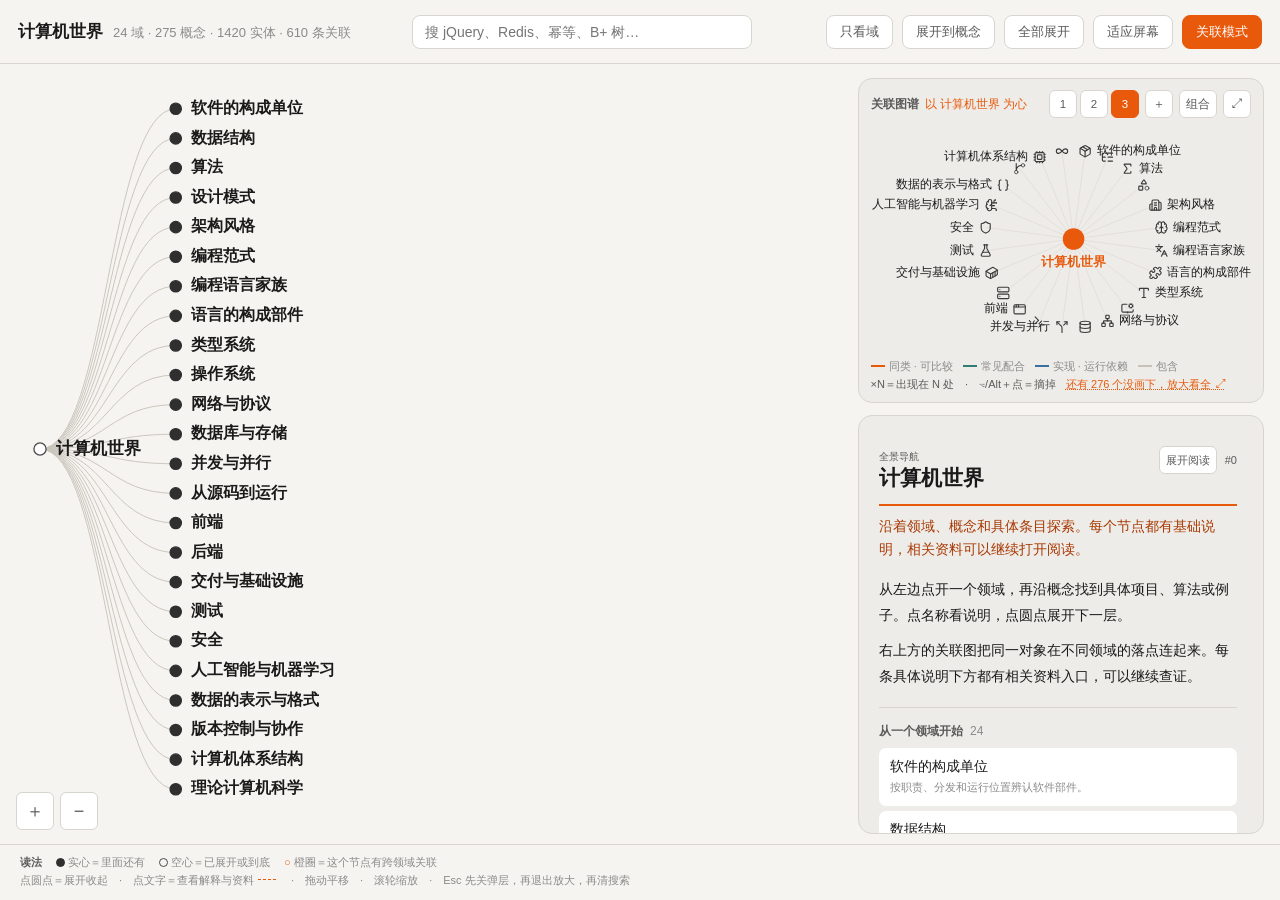
==== commit 86ffa2c6: "完善全景节点解释、资料入口与阅读交互" ====
--- a/index.html
+++ b/index.html
@@ -1,8 +1,20 @@
 <!DOCTYPE html>
+<!--
+[INPUT]: 根构建注入样式、分类快照、逐节点解释来源、图标与交互代码。
+[OUTPUT]: 保留树与关联图的全景首页，详情与资料入口在独立侧栏展开。
+[POS]: 全景浏览器的结构正本；生成产物位于根 index.html。
+[PROTOCOL]: 变更时更新此头部，然后检查 CLAUDE.md
+-->
 <html lang="zh-CN"><head><meta charset="utf-8"/>
 <meta name="viewport" content="width=device-width, initial-scale=1"/>
 <title>计算机世界 · 概念 · 实体 · 关联</title>
 <style>
+/*
+ * [INPUT]: 全景模板中的树、侧栏、弹层与逐节点详情结构，以及 graph 选择/放大状态。
+ * [OUTPUT]: 原有暖灰视觉与独立的图文阅读区；桌面分列、手机上下排列、键盘焦点和触控目标。
+ * [POS]: 全景展示层；以实际布局尺寸驱动画布，避免浮动侧栏遮住树和读法。
+ * [PROTOCOL]: 变更时更新此头部，然后检查 CLAUDE.md
+ */
 :root{--bg:#F6F4F0;--panel:#EEECE8;--white:#fff;--t1:#1A1A1A;--t2:#5A5A5A;--t3:#8A8A8A;
       --or:#E8590C;--link:#C9C5BD;--line:#D8D5CF;
       --f:"PingFang SC","Hiragino Sans GB","Source Han Sans SC","Noto Sans CJK SC","Microsoft YaHei",sans-serif;}
@@ -146,10 +158,63 @@
 .mgr .x{font-size:11px;color:var(--t3);margin-left:5px}
 .mgr .p{display:block;font-size:10.5px;color:var(--t3);margin-top:1px}
 
+/* --- 全景布局：保留原有树图首页，让三块区域各自占据实际空间 --- */
+body{display:grid;grid-template-columns:minmax(0,1fr) clamp(360px,33vw,470px);grid-template-rows:auto minmax(0,1fr) auto;gap:0;height:100dvh}
+#top{position:relative;grid-column:1/-1;grid-row:1;min-height:64px;height:auto;flex-wrap:wrap;padding:12px 18px;gap:9px}
+#title{margin-right:auto}#q{min-width:180px;flex:1 1 220px;max-width:340px}
+#stage{position:relative;grid-column:1;grid-row:2;inset:auto;min-width:0;min-height:0;touch-action:none;overflow:hidden}
+#stage>svg{width:100%;height:100%}
+#side{position:relative;grid-column:2;grid-row:2;inset:auto;width:auto;min-width:0;min-height:0;margin:14px 16px 10px 0;gap:12px}
+#mgp{flex:0 0 43%;min-height:230px;border:1px solid var(--line);box-shadow:none}
+#mgsvg{touch-action:none}
+#card{min-height:0;padding:18px 20px;border:1px solid var(--line);box-shadow:none;scrollbar-gutter:stable}
+#legend{position:relative;grid-column:1/-1;grid-row:3;inset:auto;padding:8px 20px 10px;border-top:1px solid var(--line);font-size:11px;line-height:1.7;background:var(--bg)}
+#mghead{flex-wrap:wrap}.gb{min-height:28px;min-width:28px;line-height:24px}
+#mgpop{width:min(300px,calc(100% - 20px));max-height:calc(100% - 16px);overscroll-behavior:contain;cursor:auto}
+body.mgbig #mgp{inset:16px;min-height:0;z-index:45}
+body.mgbig #side{z-index:45}
+#zoom-tools{position:absolute;bottom:14px;left:16px;display:flex;gap:6px}#zoom-tools .gb{width:38px;height:38px;font-size:18px}
+.node:focus-visible{outline:none}.node:focus-visible circle.c{stroke:var(--or);stroke-width:4px}
+button:focus-visible,a:focus-visible,summary:focus-visible{outline:2px solid #A83904;outline-offset:3px}
+#card:focus{outline:none}#card h1,#card h3,#card h4,#card p{margin:0}
+#card .crumb{display:flex;flex-wrap:wrap;gap:3px;align-items:center;margin-bottom:12px}
+.crumb button{border:0;background:none;font:inherit;color:var(--t2);padding:3px 0;cursor:pointer;text-align:left}
+.crumb button:hover{color:#A83904;text-decoration:underline}
+.detail-title{display:flex;justify-content:space-between;gap:12px;align-items:flex-start}.entry-kind{font-size:10px;color:var(--t2)}
+.node-anchor{font-size:11px;color:var(--t2);padding:6px 0;text-decoration:none;font-variant-numeric:tabular-nums}
+#card .gl{color:#A83904}.nm{overflow-wrap:anywhere}
+.detail-copy{font-size:14px;line-height:1.85;margin:16px 0;color:var(--t1)}.detail-copy p+p{margin-top:9px!important}
+#card h3{font-size:12px;font-weight:650;margin:15px 0 8px;color:var(--t2)}#card h3 span{font-weight:400;color:var(--t3);margin-left:4px}
+.detail-sources{margin:16px 0;padding-top:2px;border-top:1px solid var(--line)}
+.source-link{display:block;border-bottom:1px solid var(--line);padding:10px 0;text-decoration:none;line-height:1.6;overflow-wrap:anywhere}
+.source-link strong{display:block;font-size:13px;font-weight:500;color:#A83904}.source-link>span{display:block;font-size:12px;color:var(--t2);margin-top:3px}
+.source-link small{display:block;font-size:10px;color:var(--t2);margin-top:5px}.source-link:hover strong{text-decoration:underline}
+#card .source-note{font-size:11px;color:var(--t2);line-height:1.75;margin:9px 0}
+.detail-context{border-top:1px solid var(--line);padding-top:3px;margin-top:11px}.detail-context summary{font-size:12px;cursor:pointer;padding:10px 0;min-height:42px;color:var(--t2)}
+.detail-context p{font-size:13px;color:var(--t2);line-height:1.8;margin-bottom:8px!important}
+.ri{display:block;width:100%;text-align:left;font-family:var(--f);margin:5px 0;min-height:44px;padding:9px 10px}.ri .rp{font-size:11px;line-height:1.65;display:-webkit-box;-webkit-line-clamp:2;-webkit-box-orient:vertical;overflow:hidden}
+.child-list,.related-list{border-top:1px solid var(--line);margin-top:17px}.related-list h4{font-size:12px;font-weight:500;color:#A83904;margin:12px 0 6px!important}
+@media(max-width:1100px){#title span{display:none}#top{gap:7px}.btn{padding:0 9px}body{grid-template-columns:minmax(0,1fr) 380px}#side{margin-right:12px}#legend{font-size:10px}}
+@media(max-width:760px){
+ html,body{height:auto;min-height:100%;overflow:auto}body{display:flex;flex-direction:column;min-height:100dvh}
+ #top{position:relative;padding:12px;gap:7px}#title{width:100%;font-size:17px}#title span{display:inline;font-size:10px}#q{order:1;width:calc(100% - 55px);max-width:none;height:42px;flex:1 1 240px}
+ #hits{order:2;min-width:38px;font-size:11px}.btn{order:3;min-height:40px;height:auto;flex:1 0 auto;font-size:12px;padding:7px}
+ #stage{flex:none;width:100%;height:50dvh;min-height:320px;border-bottom:1px solid var(--line)}
+ #side{display:flex;flex-direction:column;margin:12px;gap:12px;min-height:0}#mgp{flex:none;height:310px;min-height:0;order:2}#card{order:1;flex:none;max-height:none;padding:17px;scroll-margin-top:12px}
+ .gb{min-width:36px;min-height:36px;line-height:32px}#mghead{gap:5px;padding:10px 10px 5px}#mgfoot{font-size:10px}
+ #mgq{height:42px}#mgpop .mgr{min-height:44px;padding:9px 8px}#legend{font-size:10px;padding:10px 12px}
+ .crumb button{min-height:36px}.node-anchor{min-height:36px}.detail-context summary{min-height:44px}
+ body.mgbig #mgp{position:fixed;inset:10px;height:auto;order:0}#zoom-tools .gb{width:44px;height:44px}
+}
+@media(prefers-reduced-motion:reduce){*{transition:none!important;scroll-behavior:auto!important}}
+
+.detail-actions{display:flex;align-items:center;gap:8px;flex-shrink:0}.read-toggle{font-size:11px}.reading #mgp{display:none}
+@media(max-width:760px){.read-toggle{display:none}.reading #mgp{display:flex}}
+
 </style></head><body>
 <div id="top">
   <div id="title">计算机世界<span id="stat"></span></div>
-  <input id="q" placeholder="搜 jQuery、Redis、幂等、B+ 树…"/>
+  <input id="q" type="search" aria-label="搜索概念与项目" placeholder="搜 jQuery、Redis、幂等、B+ 树…"/>
   <div id="hits"></div>
   <button class="btn" data-a="groups">只看域</button>
   <button class="btn" data-a="concepts">展开到概念</button>
@@ -157,8 +222,8 @@
   <button class="btn" data-a="fit">适应屏幕</button>
   <button class="btn on" id="bgraph">关联模式</button>
 </div>
-<div id="stage" class="graph"><svg><g id="vp"><g id="garcs"></g><g id="glinks"></g><g id="gnodes"></g></g></svg></div>
-<div id="side">
+<main id="stage" class="graph" aria-label="可展开的知识地图"><svg><g id="vp"><g id="garcs"></g><g id="glinks"></g><g id="gnodes"></g></g></svg><div id="zoom-tools" aria-label="地图缩放"><button class="gb" id="zoom-in" aria-label="放大树图">＋</button><button class="gb" id="zoom-out" aria-label="缩小树图">−</button></div></main>
+<aside id="side" aria-label="节点解释与关联">
   <div id="mgp">
     <div id="mghead">
       <span class="gt">关联图谱</span><span id="mgc"></span>
@@ -179,27 +244,35 @@
       <div id="mgpop"></div>
     </div>
     <div id="mgfoot">
-      <span class="mgk on" data-k="same"><i style="border-color:#E8590C"></i>同类 · 可替代</span>
-      <span class="mgk on" data-k="pair"><i style="border-color:#2F7D74"></i>固定搭配</span>
-      <span class="mgk on" data-k="dep"><i style="border-color:#3B6FA0"></i>底座 · 之上</span>
-      <span class="mgk on" data-k="tree"><i style="border-color:#C7C2B8"></i>罩住</span>
-      <span class="mgnote">×N＝散在 N 处　·　⌥/Alt＋点＝摘掉</span>
+      <span class="mgk on" data-k="same"><i style="border-color:#E8590C"></i>同类 · 可比较</span>
+      <span class="mgk on" data-k="pair"><i style="border-color:#2F7D74"></i>常见配合</span>
+      <span class="mgk on" data-k="dep"><i style="border-color:#3B6FA0"></i>实现 · 运行依赖</span>
+      <span class="mgk on" data-k="tree"><i style="border-color:#C7C2B8"></i>包含</span>
+      <span class="mgnote">×N＝出现在 N 处　·　⌥/Alt＋点＝摘掉</span>
       <span id="mgmore"></span>
     </div>
   </div>
-  <div id="card"></div>
-</div>
+  <section id="card" tabindex="-1" aria-label="当前节点说明"></section>
+</aside>
 <div id="mgtip"></div>
 <div id="legend">
   <b>读法</b>　<span class="dot f"></span>实心＝里面还有　<span class="dot"></span>空心＝已展开或到底　
-  <span style="color:var(--or)">○</span> 橙圈＝这个节点有跨罩子的关联<br>
-  点圆点＝展开收起　·　点文字＝选中，右栏出详情与关联图谱<span class="dsh"></span>　·　拖动平移　·　滚轮缩放　·　Esc 清空
+  <span style="color:var(--or)">○</span> 橙圈＝这个节点有跨领域关联<br>
+  点圆点＝展开收起　·　点文字＝查看解释与资料<span class="dsh"></span>　·　拖动平移　·　滚轮缩放　·　Esc 先关弹层，再退出放大，再清搜索
 </div>
 <script>
-const RAW = {"nodes":[{"i":0,"n":"计算机世界","e":"","g":"二十四个域。点开一个域是它的概念，再点开是概念罩住的真实实体。","t":"root","d":0,"p":null,"c":[1,157,253,341,423,491,553,620,718,784,869,942,1032,1078,1135,1203,1267,1323,1383,1444,1525,1591,1638,1690],"m":"这份图只有三层实体关系：域 罩住 概念，概念 罩住 实体。第四层是跨罩子的关联 —— 同一个东西常常同时属于好几个概念，那些线在树里画不出来，得靠右边的关联栏看。"},{"i":1,"n":"软件的构成单位","e":"","g":"你听到的绝大多数名词都在这一组。分界线只有三条：谁调用谁、能不能下载安装、换掉要不要重写。","t":"group","d":1,"p":0,"c":[2,13,24,31,38,45,53,61,70,78,87,98,105,111,116,122,127,135,143,150]},{"i":2,"n":"库","e":"Library","g":"你调用它：缺什么就去拿","t":"concept","d":2,"p":1,"c":[3,4,5,6,7,8,9,10,11,12],"m":"分界线只有一条：谁调用谁。你写主程序，缺什么去拿 —— 那是库。把库删掉，剩下的代码结构还是你的。"},{"i":3,"n":"jQuery","e":"","g":"","t":"item","d":3,"p":2,"c":[],"m":"2006 年出来的库。那时候各家浏览器的接口都不一样，写一段能同时在 IE 和 Firefox 上跑的代码非常痛苦。jQuery 用一个 $() 把差异全抹平，于是统治了 2008 到 2015 年的网页。后来浏览器自己标准化了（querySelector、fetch 这些原生写法够用了），加上 React 那套「你描述界面该长什么样，我来改 DOM」的思路胜出，它就退场了。但它仍然是「库」这个词最标准的样本：你调用它，它不调用你，删掉它剩下的代码照样是你的。","r":[[189,"跑在……之上"],[559,"跑在……之上"],[370,"底下用的是"],[603,"固定搭配"],[604,"固定搭配"],[1148,"可以互相替代"],[4,"同一类的东西"]]},{"i":4,"n":"Lodash","e":"","g":"","t":"item","d":3,"p":2,"c":[],"r":[[3,"同一类的东西"]]},{"i":5,"n":"NumPy","e":"","g":"","t":"item","d":3,"p":2,"c":[]},{"i":6,"n":"Pandas","e":"","g":"","t":"item","d":3,"p":2,"c":[]},{"i":7,"n":"Requests","e":"","g":"","t":"item","d":3,"p":2,"c":[]},{"i":8,"n":"OpenCV","e":"","g":"","t":"item","d":3,"p":2,"c":[]},{"i":9,"n":"zlib","e":"","g":"","t":"item","d":3,"p":2,"c":[]},{"i":10,"n":"libcurl","e":"","g":"","t":"item","d":3,"p":2,"c":[]},{"i":11,"n":"D3.js","e":"","g":"","t":"item","d":3,"p":2,"c":[],"r":[[1199,"同一个东西"]]},{"i":12,"n":"Three.js","e":"","g":"","t":"item","d":3,"p":2,"c":[],"r":[[1200,"同一个东西"]]},{"i":13,"n":"框架","e":"Framework","g":"它调用你：骨架搭好了，你往槽里填","t":"concept","d":2,"p":1,"c":[14,15,16,17,18,19,20,21,22,23],"m":"骨架已经搭好，你把代码填进它留的槽里，它到点了来叫你。把框架抽掉，你剩下的是一堆填空题的答案，拼不回一个程序。"},{"i":14,"n":"Django","e":"","g":"","t":"item","d":3,"p":13,"c":[],"r":[[1212,"同一个东西"],[420,"同一个东西"],[508,"跑在……之上"],[418,"底下用的是"],[1215,"可以互相替代"],[15,"同一类的东西"]]},{"i":15,"n":"Ruby on Rails","e":"","g":"","t":"item","d":3,"p":13,"c":[],"r":[[1213,"同一个东西"],[419,"同一个东西"],[506,"跑在……之上"],[14,"同一类的东西"]]},{"i":16,"n":"Spring","e":"","g":"","t":"item","d":3,"p":13,"c":[],"r":[[414,"同一个东西"]]},{"i":17,"n":"Laravel","e":"","g":"","t":"item","d":3,"p":13,"c":[],"r":[[1217,"同一个东西"]]},{"i":18,"n":"Express","e":"","g":"","t":"item","d":3,"p":13,"c":[],"r":[[1214,"同一个东西"],[47,"跑在……之上"],[408,"底下用的是"]]},{"i":19,"n":"Angular","e":"","g":"","t":"item","d":3,"p":13,"c":[],"m":"Google 出的，是这三个里唯一毫无争议的框架 —— 它管路由、管依赖注入、管构建、管测试，你必须按它的方式组织项目。","r":[[415,"同一个东西"],[1150,"同一个东西"],[724,"跑在……之上"],[413,"底下用的是"],[1148,"可以互相替代"],[20,"可以互相替代"]]},{"i":20,"n":"Vue","e":"","g":"","t":"item","d":3,"p":13,"c":[],"m":"尤雨溪 2014 年做的。定位和 React 一样，但入门门槛更低：可以像 jQuery 那样一个 script 标签引进来就用，也可以上完整工程化。中文社区里份额很高。","r":[[1149,"同一个东西"],[559,"跑在……之上"],[1163,"固定搭配"],[84,"固定搭配"],[1148,"可以互相替代"],[19,"可以互相替代"]]},{"i":21,"n":"Next.js","e":"","g":"","t":"item","d":3,"p":13,"c":[],"m":"React 的元框架 —— 在 React 外面再包一层，管路由、服务端渲染、构建和部署。你用了它以后，它调用 React，React 调用你。","r":[[1155,"同一个东西"],[47,"跑在……之上"],[1148,"固定搭配"],[1156,"可以互相替代"]]},{"i":22,"n":"Flutter","e":"","g":"","t":"item","d":3,"p":13,"c":[],"r":[[1191,"同一个东西"]]},{"i":23,"n":"PyTorch","e":"","g":"","t":"item","d":3,"p":13,"c":[],"m":"现在研究和工程的主流深度学习框架。它赢 TensorFlow 靠的是「写起来像普通 Python」，调试时能一行行看。","r":[[1446,"同一个东西"],[1455,"跑在它之上的"],[508,"固定搭配"],[1076,"固定搭配"],[333,"固定搭配"],[1519,"固定搭配"],[1447,"可以互相替代"]]},{"i":24,"n":"包","e":"Package","g":"一个能被下载安装的分发单元（说的是形式，不是用法）","t":"concept","d":2,"p":1,"c":[25,26,27,28,29,30],"m":"它和「库/框架」不在同一根轴上。「包」说的是怎么送到你手上（能不能下载安装），「库/框架」说的是你怎么用它。所以 Django 既是框架也是一个 PyPI 包，这不矛盾。"},{"i":25,"n":"npm 包","e":"","g":"","t":"item","d":3,"p":24,"c":[]},{"i":26,"n":"PyPI 包","e":"","g":"","t":"item","d":3,"p":24,"c":[]},{"i":27,"n":"Java jar","e":"","g":"","t":"item","d":3,"p":24,"c":[]},{"i":28,"n":"Rust crate","e":"","g":"","t":"item","d":3,"p":24,"c":[]},{"i":29,"n":"Ruby gem","e":"","g":"","t":"item","d":3,"p":24,"c":[]},{"i":30,"n":"NuGet 包","e":"","g":"","t":"item","d":3,"p":24,"c":[]},{"i":31,"n":"软件开发工具包","e":"SDK","g":"库＋工具＋文档＋示例，打成一整套给你","t":"concept","d":2,"p":1,"c":[32,33,34,35,36,37]},{"i":32,"n":"Android SDK","e":"","g":"","t":"item","d":3,"p":31,"c":[]},{"i":33,"n":"iOS SDK","e":"","g":"","t":"item","d":3,"p":31,"c":[]},{"i":34,"n":"AWS SDK","e":"","g":"","t":"item","d":3,"p":31,"c":[]},{"i":35,"n":"Stripe SDK","e":"","g":"","t":"item","d":3,"p":31,"c":[]},{"i":36,"n":"Vulkan SDK","e":"","g":"","t":"item","d":3,"p":31,"c":[]},{"i":37,"n":"微信小程序 SDK","e":"","g":"","t":"item","d":3,"p":31,"c":[]},{"i":38,"n":"接口","e":"API","g":"不是东西，是「允许你怎么叫我」的那份说明","t":"concept","d":2,"p":1,"c":[39,40,41,42,43,44],"m":"API 是边界的形状，不是边界后面的东西。库有 API，操作系统有 API，网络服务也有 API —— 你说「调用 API」时，说的是「从这个门进去」，不是「进去以后是什么」。"},{"i":39,"n":"GitHub API","e":"","g":"","t":"item","d":3,"p":38,"c":[]},{"i":40,"n":"Stripe API","e":"","g":"","t":"item","d":3,"p":38,"c":[]},{"i":41,"n":"Windows API","e":"","g":"","t":"item","d":3,"p":38,"c":[]},{"i":42,"n":"POSIX","e":"","g":"","t":"item","d":3,"p":38,"c":[]},{"i":43,"n":"NumPy 的函数签名","e":"","g":"","t":"item","d":3,"p":38,"c":[]},{"i":44,"n":"REST 端点","e":"","g":"","t":"item","d":3,"p":38,"c":[]},{"i":45,"n":"运行时","e":"Runtime","g":"程序跑起来时在旁边伺候它的那套东西","t":"concept","d":2,"p":1,"c":[46,47,48,49,50,51,52],"m":"程序跑起来时在旁边伺候它的那套东西：管内存、管垃圾回收、管调度。你写的代码不直接和 CPU 打交道，都是它转手的。"},{"i":46,"n":"JVM","e":"","g":"","t":"item","d":3,"p":45,"c":[],"r":[[117,"同一个东西"],[503,"跑在它之上的"],[585,"跑在它之上的"]]},{"i":47,"n":"Node.js","e":"","g":"","t":"item","d":3,"p":45,"c":[],"m":"把浏览器里的 JavaScript 引擎搬到服务器上，于是前端和后端可以用同一门语言。它是「运行时」的典型：不是语言，不是框架，是程序跑起来时在旁边伺候它的那套东西。","r":[[49,"底下用的是"],[1058,"底下用的是"],[21,"跑在它之上的"],[1192,"跑在它之上的"],[18,"跑在它之上的"],[88,"固定搭配"]]},{"i":48,"n":".NET CLR","e":"","g":"","t":"item","d":3,"p":45,"c":[]},{"i":49,"n":"V8","e":"","g":"","t":"item","d":3,"p":45,"c":[],"m":"Chrome 和 Node.js 共用的 JavaScript 引擎。它是「引擎」和「即时编译」两个概念的交点 —— 先解释着跑，发现哪段代码跑得频繁，再把那段编译成机器码。","r":[[56,"同一个东西"],[65,"跑在……之上"],[1121,"底下用的是"],[47,"被谁当底座"],[559,"被谁当底座"]]},{"i":50,"n":"CPython","e":"","g":"","t":"item","d":3,"p":45,"c":[],"r":[[106,"同一个东西"],[508,"被谁当底座"]]},{"i":51,"n":"Go runtime","e":"","g":"","t":"item","d":3,"p":45,"c":[]},{"i":52,"n":"Wasmtime","e":"","g":"","t":"item","d":3,"p":45,"c":[]},{"i":53,"n":"引擎","e":"Engine","g":"专做某类重活的核心，别人在它上面盖东西","t":"concept","d":2,"p":1,"c":[54,55,56,57,58,59,60],"m":"有些活又重又通用 —— 渲染三维场景、执行 JavaScript、匹配正则、把数据可靠地落到盘上。这类活写一次要很久，写好了谁都能用。 于是把它整块挖出来做成一个独立的核心，外面留一圈接口，别人在它上面盖东西。 「引擎」是这一组里唯一没有硬分界线的词 —— 它不说明谁调用谁（那是库和框架的分界），也不说明能不能下载安装（那是包）。它只说明一件事：这里面有一坨你不想自己写的重活。所以同一个东西可以既是引擎又是库，V8 就是。判断这个词有没有被滥用，就看去掉「引擎」二字之后还剩下什么。"},{"i":54,"n":"Unity","e":"","g":"","t":"item","d":3,"p":53,"c":[]},{"i":55,"n":"Unreal","e":"","g":"","t":"item","d":3,"p":53,"c":[]},{"i":56,"n":"V8","e":"","g":"","t":"item","d":3,"p":53,"c":[],"m":"Chrome 和 Node.js 共用的 JavaScript 引擎。它是「引擎」和「即时编译」两个概念的交点 —— 先解释着跑，发现哪段代码跑得频繁，再把那段编译成机器码。","r":[[49,"同一个东西"],[65,"跑在……之上"],[1121,"底下用的是"],[47,"被谁当底座"],[559,"被谁当底座"]]},{"i":57,"n":"Blink","e":"","g":"","t":"item","d":3,"p":53,"c":[]},{"i":58,"n":"WebKit","e":"","g":"","t":"item","d":3,"p":53,"c":[]},{"i":59,"n":"InnoDB","e":"","g":"","t":"item","d":3,"p":53,"c":[],"m":"MySQL 的默认存储引擎，真正把字节写到盘上的那一层。事务和行级锁都在这儿实现。","r":[[1013,"同一个东西"],[944,"被谁当底座"]]},{"i":60,"n":"Lucene","e":"","g":"","t":"item","d":3,"p":53,"c":[],"r":[[959,"被谁当底座"]]},{"i":61,"n":"平台","e":"Platform","g":"你必须活在里面的那层地基，换掉等于重做","t":"concept","d":2,"p":1,"c":[62,63,64,65,66,67,68,69],"m":"换掉等于重做，这是它和框架的分界。框架换掉伤筋动骨但还能换，平台不给你选 —— 它是脚下的地。"},{"i":62,"n":"iOS","e":"","g":"","t":"item","d":3,"p":61,"c":[],"r":[[131,"同一个东西"]]},{"i":63,"n":"Android","e":"","g":"","t":"item","d":3,"p":61,"c":[],"r":[[132,"同一个东西"]]},{"i":64,"n":"Windows","e":"","g":"","t":"item","d":3,"p":61,"c":[],"r":[[129,"同一个东西"]]},{"i":65,"n":"Web 浏览器","e":"","g":"","t":"item","d":3,"p":61,"c":[],"r":[[49,"跑在它之上的"],[1192,"跑在它之上的"],[559,"跑在它之上的"]]},{"i":66,"n":"AWS","e":"","g":"","t":"item","d":3,"p":61,"c":[],"r":[[1304,"同一个东西"]]},{"i":67,"n":"Kubernetes","e":"","g":"","t":"item","d":3,"p":61,"c":[],"m":"管一大堆容器：起几个、放哪台机器、挂了自动拉起、怎么滚动更新。它自己的一致性存储用的是 etcd，而 etcd 的共识算法是 Raft —— 一层套一层。","r":[[1293,"同一个东西"],[952,"底下用的是"],[86,"固定搭配"],[1302,"固定搭配"],[1312,"固定搭配"],[1262,"固定搭配"],[560,"固定搭配"],[438,"固定搭配"],[1295,"同一类的东西"],[519,"同一类的东西"]]},{"i":68,"n":"微信小程序","e":"","g":"","t":"item","d":3,"p":61,"c":[],"r":[[1195,"同一个东西"]]},{"i":69,"n":"Steam","e":"","g":"","t":"item","d":3,"p":61,"c":[]},{"i":70,"n":"中间件","e":"Middleware","g":"东西流过我这儿，我加工一下再传下去","t":"concept","d":2,"p":1,"c":[71,72,73,74,75,76,77],"m":"东西流过我这儿，我加工一下再传下去。它总是站在必经之路上，所以一旦挂了，两头都不通。"},{"i":71,"n":"Kafka","e":"","g":"","t":"item","d":3,"p":70,"c":[],"m":"本质是一个「只能往后追加、可以重复读」的日志。正因为消息不会读完就消失，它才能同时当消息队列、事件流水线和数据管道用。","r":[[1240,"同一个东西"],[453,"底下用的是"],[443,"固定搭配"],[72,"可以互相替代"],[1242,"可以互相替代"],[1243,"同一类的东西"],[1073,"同一类的东西"]]},{"i":72,"n":"RabbitMQ","e":"","g":"","t":"item","d":3,"p":70,"c":[],"r":[[1241,"同一个东西"],[71,"可以互相替代"]]},{"i":73,"n":"Redis","e":"","g":"","t":"item","d":3,"p":70,"c":[],"m":"内存里的键值数据库。它在这份图里出现在最多的罩子里：键值数据库、缓存、中间件、分布式锁、发布订阅。原因是它足够快又足够简单，于是什么都拿它凑合，这既是它的优点也是常见的架构隐患。","r":[[951,"同一个东西"],[1019,"同一个东西"],[221,"底下用的是"],[235,"底下用的是"],[224,"底下用的是"],[326,"固定搭配"],[955,"可以互相替代"],[952,"同一类的东西"]]},{"i":74,"n":"Nginx","e":"","g":"","t":"item","d":3,"p":70,"c":[],"m":"既是 Web 服务器，也是反向代理、负载均衡器、静态文件服务器。它同时出现在「中间件」「Web 服务器」「网关」三个罩子里，因为它本来就是站在流量必经之路上的那个东西。","r":[[1205,"同一个东西"],[365,"底下用的是"],[922,"固定搭配"],[1206,"可以互相替代"],[1207,"可以互相替代"],[76,"同一类的东西"]]},{"i":75,"n":"Tomcat","e":"","g":"","t":"item","d":3,"p":70,"c":[]},{"i":76,"n":"Envoy","e":"","g":"","t":"item","d":3,"p":70,"c":[],"m":"服务之间通信的代理。它是「服务网格」这套东西的执行层 —— Istio 决策，Envoy 干活。","r":[[1209,"同一个东西"],[1256,"同一个东西"],[1312,"固定搭配"],[74,"同一类的东西"],[1255,"同一类的东西"]]},{"i":77,"n":"Express middleware","e":"","g":"","t":"item","d":3,"p":70,"c":[]},{"i":78,"n":"工具链","e":"Toolchain","g":"把源码变成能跑的东西，这一路串起来的程序","t":"concept","d":2,"p":1,"c":[79,80,81,82,83,84,85,86]},{"i":79,"n":"GCC","e":"","g":"","t":"item","d":3,"p":78,"c":[],"r":[[99,"同一个东西"],[494,"固定搭配"]]},{"i":80,"n":"Clang","e":"","g":"","t":"item","d":3,"p":78,"c":[],"r":[[100,"同一个东西"]]},{"i":81,"n":"Make","e":"","g":"","t":"item","d":3,"p":78,"c":[],"r":[[1128,"同一个东西"],[83,"同一类的东西"]]},{"i":82,"n":"CMake","e":"","g":"","t":"item","d":3,"p":78,"c":[],"r":[[1129,"同一个东西"]]},{"i":83,"n":"Webpack","e":"","g":"","t":"item","d":3,"p":78,"c":[],"m":"统治了很多年的前端打包工具。把几百个源文件揉成浏览器能高效加载的几个。慢是它的原罪，Vite 就是冲着这一点来的。","r":[[1132,"同一个东西"],[1175,"同一个东西"],[84,"可以互相替代"],[1178,"可以互相替代"],[81,"同一类的东西"]]},{"i":84,"n":"Vite","e":"","g":"","t":"item","d":3,"p":78,"c":[],"m":"尤雨溪做的构建工具，靠 esbuild 和浏览器原生模块把启动时间从几十秒压到一秒内。现在是新项目的默认选择。","r":[[1133,"同一个东西"],[1176,"同一个东西"],[1177,"底下用的是"],[1148,"固定搭配"],[20,"固定搭配"],[83,"可以互相替代"]]},{"i":85,"n":"Git","e":"","g":"","t":"item","d":3,"p":78,"c":[],"m":"Linus Torvalds 2005 年花十天写出来的。它底下其实只有四种东西：文件内容、目录、一次快照、一个标记。理解了这四个，那些让人头大的命令就都讲得通了。","r":[[1269,"同一个东西"],[187,"底下用的是"],[1274,"固定搭配"],[1619,"固定搭配"],[1270,"可以互相替代"],[461,"同一类的东西"]]},{"i":86,"n":"Docker","e":"","g":"","t":"item","d":3,"p":78,"c":[],"m":"把程序连同它依赖的整个环境打包成一个镜像，搬到哪台机器上跑起来都一样。它解决的是那句著名的推诿：「在我机器上是好的」。","r":[[123,"同一个东西"],[1287,"同一个东西"],[128,"跑在……之上"],[67,"固定搭配"],[608,"固定搭配"],[1280,"固定搭配"],[560,"固定搭配"],[125,"可以互相替代"],[116,"同一类的东西"]]},{"i":87,"n":"包管理器","e":"Package Manager","g":"帮你下载、安装、记住版本的那个程序","t":"concept","d":2,"p":1,"c":[88,89,90,91,92,93,94,95,96,97]},{"i":88,"n":"npm","e":"","g":"","t":"item","d":3,"p":87,"c":[],"m":"JavaScript 的包管理器，也是世界上最大的软件仓库。它同时是「包管理器」和「供应链安全」两个话题的中心 —— 你装一个包，可能连带装进来上千个别人写的包。","r":[[1148,"固定搭配"],[47,"固定搭配"],[1619,"固定搭配"],[1427,"固定搭配"],[89,"可以互相替代"],[90,"可以互相替代"],[91,"同一类的东西"],[95,"同一类的东西"]]},{"i":89,"n":"pnpm","e":"","g":"","t":"item","d":3,"p":87,"c":[],"r":[[88,"可以互相替代"]]},{"i":90,"n":"yarn","e":"","g":"","t":"item","d":3,"p":87,"c":[],"r":[[88,"可以互相替代"]]},{"i":91,"n":"pip","e":"","g":"","t":"item","d":3,"p":87,"c":[],"r":[[508,"固定搭配"],[88,"同一类的东西"]]},{"i":92,"n":"uv","e":"","g":"","t":"item","d":3,"p":87,"c":[]},{"i":93,"n":"Maven","e":"","g":"","t":"item","d":3,"p":87,"c":[],"r":[[503,"固定搭配"]]},{"i":94,"n":"Gradle","e":"","g":"","t":"item","d":3,"p":87,"c":[],"r":[[1131,"同一个东西"]]},{"i":95,"n":"Cargo","e":"","g":"","t":"item","d":3,"p":87,"c":[],"r":[[1134,"同一个东西"],[592,"固定搭配"],[88,"同一类的东西"]]},{"i":96,"n":"apt","e":"","g":"","t":"item","d":3,"p":87,"c":[]},{"i":97,"n":"Homebrew","e":"","g":"","t":"item","d":3,"p":87,"c":[]},{"i":98,"n":"编译器","e":"Compiler","g":"源码 → 机器能直接跑的东西，一次翻译完","t":"concept","d":2,"p":1,"c":[99,100,101,102,103,104]},{"i":99,"n":"GCC","e":"","g":"","t":"item","d":3,"p":98,"c":[],"r":[[79,"同一个东西"],[494,"固定搭配"]]},{"i":100,"n":"Clang","e":"","g":"","t":"item","d":3,"p":98,"c":[],"r":[[80,"同一个东西"]]},{"i":101,"n":"rustc","e":"","g":"","t":"item","d":3,"p":98,"c":[]},{"i":102,"n":"javac","e":"","g":"","t":"item","d":3,"p":98,"c":[]},{"i":103,"n":"swiftc","e":"","g":"","t":"item","d":3,"p":98,"c":[]},{"i":104,"n":"MSVC","e":"","g":"","t":"item","d":3,"p":98,"c":[]},{"i":105,"n":"解释器","e":"Interpreter","g":"边读边执行，不先翻译完","t":"concept","d":2,"p":1,"c":[106,107,108,109,110]},{"i":106,"n":"CPython","e":"","g":"","t":"item","d":3,"p":105,"c":[],"r":[[50,"同一个东西"],[508,"被谁当底座"]]},{"i":107,"n":"Ruby MRI","e":"","g":"","t":"item","d":3,"p":105,"c":[]},{"i":108,"n":"Bash","e":"","g":"","t":"item","d":3,"p":105,"c":[],"r":[[581,"同一个东西"]]},{"i":109,"n":"Lua","e":"","g":"","t":"item","d":3,"p":105,"c":[],"r":[[580,"同一个东西"],[731,"同一个东西"]]},{"i":110,"n":"PHP Zend","e":"","g":"","t":"item","d":3,"p":105,"c":[]},{"i":111,"n":"转译器","e":"Transpiler","g":"源码 → 另一种源码，两头都是人能读的","t":"concept","d":2,"p":1,"c":[112,113,114,115]},{"i":112,"n":"tsc","e":"","g":"","t":"item","d":3,"p":111,"c":[],"r":[[724,"固定搭配"]]},{"i":113,"n":"Babel","e":"","g":"","t":"item","d":3,"p":111,"c":[]},{"i":114,"n":"SWC","e":"","g":"","t":"item","d":3,"p":111,"c":[]},{"i":115,"n":"Emscripten","e":"","g":"","t":"item","d":3,"p":111,"c":[]},{"i":116,"n":"虚拟机","e":"Virtual Machine","g":"假装自己是一台机器，好让上面的东西不用管真机器","t":"concept","d":2,"p":1,"c":[117,118,119,120,121],"r":[[1422,"同一个东西"],[122,"可以互相替代"],[86,"同一类的东西"]]},{"i":117,"n":"JVM","e":"","g":"","t":"item","d":3,"p":116,"c":[],"r":[[46,"同一个东西"],[503,"跑在它之上的"],[585,"跑在它之上的"]]},{"i":118,"n":"QEMU","e":"","g":"","t":"item","d":3,"p":116,"c":[]},{"i":119,"n":"VirtualBox","e":"","g":"","t":"item","d":3,"p":116,"c":[]},{"i":120,"n":"VMware","e":"","g":"","t":"item","d":3,"p":116,"c":[]},{"i":121,"n":"WASM 虚拟机","e":"","g":"","t":"item","d":3,"p":116,"c":[]},{"i":122,"n":"容器","e":"Container","g":"把程序连同它的环境一起打包搬走","t":"concept","d":2,"p":1,"c":[123,124,125,126],"r":[[1421,"同一个东西"],[116,"可以互相替代"]]},{"i":123,"n":"Docker","e":"","g":"","t":"item","d":3,"p":122,"c":[],"m":"把程序连同它依赖的整个环境打包成一个镜像，搬到哪台机器上跑起来都一样。它解决的是那句著名的推诿：「在我机器上是好的」。","r":[[86,"同一个东西"],[1287,"同一个东西"],[128,"跑在……之上"],[67,"固定搭配"],[608,"固定搭配"],[1280,"固定搭配"],[560,"固定搭配"],[125,"可以互相替代"],[116,"同一类的东西"]]},{"i":124,"n":"containerd","e":"","g":"","t":"item","d":3,"p":122,"c":[],"r":[[1289,"同一个东西"]]},{"i":125,"n":"Podman","e":"","g":"","t":"item","d":3,"p":122,"c":[],"r":[[1288,"同一个东西"],[86,"可以互相替代"]]},{"i":126,"n":"Kubernetes Pod","e":"","g":"","t":"item","d":3,"p":122,"c":[]},{"i":127,"n":"操作系统","e":"Operating System","g":"管硬件、分资源、决定谁先跑","t":"concept","d":2,"p":1,"c":[128,129,130,131,132,133,134]},{"i":128,"n":"Linux","e":"","g":"","t":"item","d":3,"p":127,"c":[],"r":[[812,"底下用的是"],[86,"跑在它之上的"],[494,"跑在它之上的"]]},{"i":129,"n":"Windows","e":"","g":"","t":"item","d":3,"p":127,"c":[],"r":[[64,"同一个东西"]]},{"i":130,"n":"macOS","e":"","g":"","t":"item","d":3,"p":127,"c":[]},{"i":131,"n":"iOS","e":"","g":"","t":"item","d":3,"p":127,"c":[],"r":[[62,"同一个东西"]]},{"i":132,"n":"Android","e":"","g":"","t":"item","d":3,"p":127,"c":[],"r":[[63,"同一个东西"]]},{"i":133,"n":"FreeBSD","e":"","g":"","t":"item","d":3,"p":127,"c":[]},{"i":134,"n":"FreeRTOS","e":"","g":"","t":"item","d":3,"p":127,"c":[]},{"i":135,"n":"编辑器与集成开发环境","e":"Editor / IDE","g":"你敲字的地方；IDE 是编辑器＋编译＋调试＋补全捆一起","t":"concept","d":2,"p":1,"c":[136,137,138,139,140,141,142]},{"i":136,"n":"VS Code","e":"","g":"","t":"item","d":3,"p":135,"c":[]},{"i":137,"n":"IntelliJ IDEA","e":"","g":"","t":"item","d":3,"p":135,"c":[]},{"i":138,"n":"Xcode","e":"","g":"","t":"item","d":3,"p":135,"c":[]},{"i":139,"n":"Vim","e":"","g":"","t":"item","d":3,"p":135,"c":[]},{"i":140,"n":"Neovim","e":"","g":"","t":"item","d":3,"p":135,"c":[]},{"i":141,"n":"Emacs","e":"","g":"","t":"item","d":3,"p":135,"c":[]},{"i":142,"n":"Cursor","e":"","g":"","t":"item","d":3,"p":135,"c":[]},{"i":143,"n":"抽象泄漏","e":"Leaky Abstraction","g":"说好不用管的下面那层，会冒上来咬你","t":"concept","d":2,"p":1,"c":[144,145,146,147,148,149],"m":"每一层抽象都承诺「你不用管下面」，而这个承诺永远只兑现一部分：平时替你挡着，极端处漏给你。虚拟内存、ORM、云的弹性，全是这样。","r":[[805,"同一类的东西"]]},{"i":144,"n":"TCP 说可靠，拔了网线就干等","e":"","g":"","t":"item","d":3,"p":143,"c":[]},{"i":145,"n":"虚拟内存说无限，一换页就卡死","e":"","g":"","t":"item","d":3,"p":143,"c":[]},{"i":146,"n":"一行 ORM 底下打了 100 条查询","e":"","g":"","t":"item","d":3,"p":143,"c":[]},{"i":147,"n":"0.1 + 0.2 不等于 0.3","e":"","g":"","t":"item","d":3,"p":143,"c":[]},{"i":148,"n":"一个表情符号，长度算出来是 2","e":"","g":"","t":"item","d":3,"p":143,"c":[]},{"i":149,"n":"云说弹性，撞上配额就停","e":"","g":"","t":"item","d":3,"p":143,"c":[]},{"i":150,"n":"最容易混的","e":"","g":"这一组里边界最模糊的几对，分界线写在后面。","t":"concept","d":2,"p":1,"c":[151,152,153,154,155,156]},{"i":151,"n":"库 ⟷ 框架","e":"","g":"你调用它 vs 它调用你","t":"contrast","d":3,"p":150,"c":[]},{"i":152,"n":"包 ⟷ 库 / 框架","e":"","g":"怎么送到你手上 vs 你怎么用它——不在同一根轴上","t":"contrast","d":3,"p":150,"c":[]},{"i":153,"n":"接口 ⟷ 库","e":"","g":"门的形状 vs 门后面的东西","t":"contrast","d":3,"p":150,"c":[]},{"i":154,"n":"框架 ⟷ 平台","e":"","g":"换掉伤筋动骨 vs 换掉等于重做","t":"contrast","d":3,"p":150,"c":[]},{"i":155,"n":"编译器 ⟷ 解释器","e":"","g":"先全翻完再跑 vs 边读边跑","t":"contrast","d":3,"p":150,"c":[]},{"i":156,"n":"抽象 ⟷ 抽象泄漏","e":"","g":"承诺你不用管 vs 这个承诺永远只兑现一部分","t":"contrast","d":3,"p":150,"c":[]},{"i":157,"n":"数据结构","e":"","g":"一堆数据摆成什么形状。形状决定了「找一个」「加一个」「删一个」各要花多少功夫。","t":"group","d":1,"p":0,"c":[158,165,170,176,181,187,193,198,203,209,216,221,224,229,235,240,244,249]},{"i":158,"n":"数组","e":"Array","g":"一排挨着的格子，按编号直接取","t":"concept","d":2,"p":157,"c":[159,160,161,162,163,164]},{"i":159,"n":"C 数组","e":"","g":"","t":"item","d":3,"p":158,"c":[]},{"i":160,"n":"Python list","e":"","g":"","t":"item","d":3,"p":158,"c":[]},{"i":161,"n":"Java ArrayList","e":"","g":"","t":"item","d":3,"p":158,"c":[]},{"i":162,"n":"JavaScript Array","e":"","g":"","t":"item","d":3,"p":158,"c":[]},{"i":163,"n":"NumPy ndarray","e":"","g":"","t":"item","d":3,"p":158,"c":[]},{"i":164,"n":"Go slice","e":"","g":"","t":"item","d":3,"p":158,"c":[]},{"i":165,"n":"链表","e":"Linked List","g":"每个格子记着下一个在哪，不用挨着放","t":"concept","d":2,"p":157,"c":[166,167,168,169],"r":[[221,"同一类的东西"]]},{"i":166,"n":"Linux 内核 list_head","e":"","g":"","t":"item","d":3,"p":165,"c":[]},{"i":167,"n":"Java LinkedList","e":"","g":"","t":"item","d":3,"p":165,"c":[]},{"i":168,"n":"Redis quicklist","e":"","g":"","t":"item","d":3,"p":165,"c":[]},{"i":169,"n":"哈希表的冲突链","e":"","g":"","t":"item","d":3,"p":165,"c":[]},{"i":170,"n":"栈","e":"Stack","g":"后放进去的先拿出来，像叠盘子","t":"concept","d":2,"p":157,"c":[171,172,173,174,175]},{"i":171,"n":"函数调用栈","e":"","g":"","t":"item","d":3,"p":170,"c":[]},{"i":172,"n":"浏览器后退历史","e":"","g":"","t":"item","d":3,"p":170,"c":[]},{"i":173,"n":"撤销 Undo","e":"","g":"","t":"item","d":3,"p":170,"c":[]},{"i":174,"n":"括号匹配","e":"","g":"","t":"item","d":3,"p":170,"c":[]},{"i":175,"n":"表达式求值","e":"","g":"","t":"item","d":3,"p":170,"c":[]},{"i":176,"n":"队列","e":"Queue","g":"先来的先走，像排队","t":"concept","d":2,"p":157,"c":[177,178,179,180]},{"i":177,"n":"打印任务队列","e":"","g":"","t":"item","d":3,"p":176,"c":[]},{"i":178,"n":"进程就绪队列","e":"","g":"","t":"item","d":3,"p":176,"c":[]},{"i":179,"n":"Kafka 消息队列","e":"","g":"","t":"item","d":3,"p":176,"c":[]},{"i":180,"n":"广度优先搜索的待访列表","e":"","g":"","t":"item","d":3,"p":176,"c":[]},{"i":181,"n":"哈希表","e":"Hash Table","g":"把名字算成一个位置，直接去那儿找","t":"concept","d":2,"p":157,"c":[182,183,184,185,186],"m":"所有「按名字瞬间找到」的场景底下都是它。代价是没有顺序 —— 需要顺序就得换成树。","r":[[301,"底下用的是"],[1018,"固定搭配"],[194,"可以互相替代"]]},{"i":182,"n":"Python dict","e":"","g":"","t":"item","d":3,"p":181,"c":[]},{"i":183,"n":"Java HashMap","e":"","g":"","t":"item","d":3,"p":181,"c":[]},{"i":184,"n":"JavaScript Object / Map","e":"","g":"","t":"item","d":3,"p":181,"c":[]},{"i":185,"n":"Go map","e":"","g":"","t":"item","d":3,"p":181,"c":[]},{"i":186,"n":"Redis Hash","e":"","g":"","t":"item","d":3,"p":181,"c":[]},{"i":187,"n":"树","e":"Tree","g":"一个根往下分叉，没有回路","t":"concept","d":2,"p":157,"c":[188,189,190,191,192],"r":[[85,"被谁当底座"],[189,"同一类的东西"]]},{"i":188,"n":"文件系统目录树","e":"","g":"","t":"item","d":3,"p":187,"c":[]},{"i":189,"n":"DOM 树","e":"","g":"","t":"item","d":3,"p":187,"c":[],"m":"浏览器把一份 HTML 读进来之后在内存里搭出的那棵树。它是「树」这个数据结构最日常的实例，也是「组合模式」的教科书案例（单个元素和一堆元素用同一套方式对待）。前端所有框架，最后干的都是同一件事：替你改这棵树。","r":[[376,"同一个东西"],[1141,"同一个东西"],[1148,"被谁当底座"],[3,"跑在它之上的"],[1142,"固定搭配"],[187,"同一类的东西"],[374,"同一类的东西"]]},{"i":190,"n":"抽象语法树 AST","e":"","g":"","t":"item","d":3,"p":187,"c":[],"r":[[1084,"同一个东西"]]},{"i":191,"n":"组织架构图","e":"","g":"","t":"item","d":3,"p":187,"c":[]},{"i":192,"n":"决策树","e":"","g":"","t":"item","d":3,"p":187,"c":[]},{"i":193,"n":"二叉搜索树与平衡树","e":"BST / Balanced Tree","g":"左边都比我小、右边都比我大，所以能一半一半地找","t":"concept","d":2,"p":157,"c":[194,195,196,197]},{"i":194,"n":"红黑树（Java TreeMap、Linux 调度器）","e":"","g":"","t":"item","d":3,"p":193,"c":[],"r":[[801,"跑在……之上"],[181,"可以互相替代"],[221,"可以互相替代"]]},{"i":195,"n":"AVL 树","e":"","g":"","t":"item","d":3,"p":193,"c":[]},{"i":196,"n":"Treap","e":"","g":"","t":"item","d":3,"p":193,"c":[]},{"i":197,"n":"Splay 树","e":"","g":"","t":"item","d":3,"p":193,"c":[]},{"i":198,"n":"B 树与 B+ 树","e":"B-Tree / B+ Tree","g":"一个节点装很多个键，为的是少读几次磁盘","t":"concept","d":2,"p":157,"c":[199,200,201,202],"r":[[944,"被谁当底座"],[945,"被谁当底座"],[229,"可以互相替代"]]},{"i":199,"n":"MySQL InnoDB 索引","e":"","g":"","t":"item","d":3,"p":198,"c":[]},{"i":200,"n":"PostgreSQL 索引","e":"","g":"","t":"item","d":3,"p":198,"c":[]},{"i":201,"n":"ext4 文件系统","e":"","g":"","t":"item","d":3,"p":198,"c":[]},{"i":202,"n":"NTFS","e":"","g":"","t":"item","d":3,"p":198,"c":[],"r":[[813,"同一个东西"]]},{"i":203,"n":"堆","e":"Heap","g":"只保证「最大（或最小）的那个在顶上」，其余不排","t":"concept","d":2,"p":157,"c":[204,205,206,207,208],"r":[[204,"固定搭配"],[271,"固定搭配"]]},{"i":204,"n":"优先队列","e":"","g":"","t":"item","d":3,"p":203,"c":[],"r":[[203,"固定搭配"]]},{"i":205,"n":"定时器","e":"","g":"","t":"item","d":3,"p":203,"c":[]},{"i":206,"n":"Top-K 排行榜","e":"","g":"","t":"item","d":3,"p":203,"c":[]},{"i":207,"n":"Dijkstra 取最近点","e":"","g":"","t":"item","d":3,"p":203,"c":[]},{"i":208,"n":"堆排序","e":"","g":"","t":"item","d":3,"p":203,"c":[],"r":[[257,"同一个东西"]]},{"i":209,"n":"图","e":"Graph","g":"点和边，允许有回路——关系的通用形状","t":"concept","d":2,"p":157,"c":[210,211,212,213,214,215],"m":"树能表达「从属」，表达不了「互相」。同学关系、网页链接、任务依赖、地铁线路里都有回路，用树一画就断。 把「每个点只能有一个父」这条限制去掉，剩下的就是图 —— 一堆点，加上点之间的边，边可以有方向、有权重。 树和图的分界只有一条：有没有回路。树是图的特例，不是另一个东西。代价也从这条线上长出来 —— 树上任何东西都能顺着一条路走到底，图上不行，所以图的算法几乎都要额外记一件事：我来过没有。忘了记，就是死循环。"},{"i":210,"n":"社交关系网","e":"","g":"","t":"item","d":3,"p":209,"c":[]},{"i":211,"n":"地图路网","e":"","g":"","t":"item","d":3,"p":209,"c":[]},{"i":212,"n":"依赖图","e":"","g":"","t":"item","d":3,"p":209,"c":[]},{"i":213,"n":"网页链接","e":"","g":"","t":"item","d":3,"p":209,"c":[]},{"i":214,"n":"知识图谱","e":"","g":"","t":"item","d":3,"p":209,"c":[]},{"i":215,"n":"神经网络计算图","e":"","g":"","t":"item","d":3,"p":209,"c":[]},{"i":216,"n":"字典树","e":"Trie","g":"按字符一层层往下走，公共前缀共用一条路","t":"concept","d":2,"p":157,"c":[217,218,219,220],"r":[[217,"固定搭配"]]},{"i":217,"n":"输入法联想","e":"","g":"","t":"item","d":3,"p":216,"c":[],"r":[[216,"固定搭配"]]},{"i":218,"n":"搜索框自动补全","e":"","g":"","t":"item","d":3,"p":216,"c":[]},{"i":219,"n":"IP 路由表","e":"","g":"","t":"item","d":3,"p":216,"c":[]},{"i":220,"n":"敏感词过滤","e":"","g":"","t":"item","d":3,"p":216,"c":[]},{"i":221,"n":"跳表","e":"Skip List","g":"在链表上加几层「快车道」，用随机换掉树的平衡逻辑","t":"concept","d":2,"p":157,"c":[222,223],"r":[[73,"被谁当底座"],[194,"可以互相替代"],[165,"同一类的东西"]]},{"i":222,"n":"Redis 有序集合 zset","e":"","g":"","t":"item","d":3,"p":221,"c":[]},{"i":223,"n":"LevelDB memtable","e":"","g":"","t":"item","d":3,"p":221,"c":[]},{"i":224,"n":"布隆过滤器","e":"Bloom Filter","g":"只回答「肯定没有」和「可能有」，用误判换空间","t":"concept","d":2,"p":157,"c":[225,226,227,228],"r":[[73,"被谁当底座"],[227,"被谁当底座"],[226,"固定搭配"]]},{"i":225,"n":"爬虫 URL 去重","e":"","g":"","t":"item","d":3,"p":224,"c":[]},{"i":226,"n":"缓存穿透防护","e":"","g":"","t":"item","d":3,"p":224,"c":[],"r":[[224,"固定搭配"]]},{"i":227,"n":"HBase","e":"","g":"","t":"item","d":3,"p":224,"c":[],"r":[[234,"同一个东西"],[964,"同一个东西"],[224,"底下用的是"],[229,"底下用的是"]]},{"i":228,"n":"Chrome 恶意网址库","e":"","g":"","t":"item","d":3,"p":224,"c":[]},{"i":229,"n":"日志结构合并树","e":"LSM Tree","g":"写只往后追加，读的时候再合并——为写快牺牲读快","t":"concept","d":2,"p":157,"c":[230,231,232,233,234],"r":[[233,"被谁当底座"],[231,"被谁当底座"],[232,"被谁当底座"],[227,"被谁当底座"],[198,"可以互相替代"]]},{"i":230,"n":"LevelDB","e":"","g":"","t":"item","d":3,"p":229,"c":[],"r":[[231,"同一类的东西"]]},{"i":231,"n":"RocksDB","e":"","g":"","t":"item","d":3,"p":229,"c":[],"m":"Facebook 从 LevelDB 改出来的键值存储引擎，底下是 LSM 树。它自己很少被直接用，而是被塞进别的系统里当底座。","r":[[953,"同一个东西"],[1015,"同一个东西"],[229,"底下用的是"],[230,"同一类的东西"]]},{"i":232,"n":"Cassandra","e":"","g":"","t":"item","d":3,"p":229,"c":[],"r":[[963,"同一个东西"],[229,"底下用的是"],[305,"底下用的是"]]},{"i":233,"n":"ClickHouse","e":"","g":"","t":"item","d":3,"p":229,"c":[],"m":"按列存的数据库，为「统计一整列」优化。查一行很慢，统计上亿行很快，和 MySQL 的性格正好相反。","r":[[962,"同一个东西"],[229,"底下用的是"],[965,"同一类的东西"]]},{"i":234,"n":"HBase","e":"","g":"","t":"item","d":3,"p":229,"c":[],"r":[[227,"同一个东西"],[964,"同一个东西"],[224,"底下用的是"],[229,"底下用的是"]]},{"i":235,"n":"位图","e":"Bitmap","g":"一个位表示一个「有没有」，极省空间","t":"concept","d":2,"p":157,"c":[236,237,238,239],"r":[[73,"被谁当底座"]]},{"i":236,"n":"Redis bitmap","e":"","g":"","t":"item","d":3,"p":235,"c":[]},{"i":237,"n":"用户签到记录","e":"","g":"","t":"item","d":3,"p":235,"c":[]},{"i":238,"n":"数据库位图索引","e":"","g":"","t":"item","d":3,"p":235,"c":[]},{"i":239,"n":"内存分配位图","e":"","g":"","t":"item","d":3,"p":235,"c":[]},{"i":240,"n":"并查集","e":"Union-Find","g":"只关心「这俩是不是一伙的」，不关心具体怎么连","t":"concept","d":2,"p":157,"c":[241,242,243],"r":[[241,"固定搭配"]]},{"i":241,"n":"Kruskal 最小生成树","e":"","g":"","t":"item","d":3,"p":240,"c":[],"r":[[283,"同一个东西"],[240,"固定搭配"]]},{"i":242,"n":"连通块判定","e":"","g":"","t":"item","d":3,"p":240,"c":[]},{"i":243,"n":"账号合并","e":"","g":"","t":"item","d":3,"p":240,"c":[]},{"i":244,"n":"环形缓冲区","e":"Ring Buffer","g":"写到头就绕回开头，固定大小永不扩容","t":"concept","d":2,"p":157,"c":[245,246,247,248]},{"i":245,"n":"音频缓冲","e":"","g":"","t":"item","d":3,"p":244,"c":[]},{"i":246,"n":"Linux kfifo","e":"","g":"","t":"item","d":3,"p":244,"c":[]},{"i":247,"n":"日志缓冲","e":"","g":"","t":"item","d":3,"p":244,"c":[]},{"i":248,"n":"网卡收包队列","e":"","g":"","t":"item","d":3,"p":244,"c":[]},{"i":249,"n":"最容易混的","e":"","g":"这一组里边界最模糊的几对，分界线写在后面。","t":"concept","d":2,"p":157,"c":[250,251,252]},{"i":250,"n":"数组 ⟷ 链表","e":"","g":"按编号直接取 vs 必须一个个走过去","t":"contrast","d":3,"p":249,"c":[]},{"i":251,"n":"哈希表 ⟷ 平衡树","e":"","g":"找一个极快但没顺序 vs 稍慢但天然有序","t":"contrast","d":3,"p":249,"c":[]},{"i":252,"n":"B+ 树 ⟷ LSM 树","e":"","g":"读快写慢 vs 写快读慢","t":"contrast","d":3,"p":249,"c":[]},{"i":253,"n":"算法","e":"","g":"一套固定的步骤，把输入变成输出。名字听着抽象，但每一个都对应着你天天在用的功能。","t":"group","d":1,"p":0,"c":[254,261,266,270,275,280,285,290,295,301,307,314,320,325,331,338]},{"i":254,"n":"排序","e":"Sorting","g":"把一堆东西排成顺序","t":"concept","d":2,"p":253,"c":[255,256,257,258,259,260]},{"i":255,"n":"快速排序","e":"","g":"","t":"item","d":3,"p":254,"c":[],"r":[[286,"同一个东西"]]},{"i":256,"n":"归并排序","e":"","g":"","t":"item","d":3,"p":254,"c":[],"r":[[287,"同一个东西"]]},{"i":257,"n":"堆排序","e":"","g":"","t":"item","d":3,"p":254,"c":[],"r":[[208,"同一个东西"]]},{"i":258,"n":"插入排序","e":"","g":"","t":"item","d":3,"p":254,"c":[]},{"i":259,"n":"Timsort（Python / Java 默认）","e":"","g":"","t":"item","d":3,"p":254,"c":[]},{"i":260,"n":"基数排序","e":"","g":"","t":"item","d":3,"p":254,"c":[]},{"i":261,"n":"查找","e":"Searching","g":"在一堆里定位某一个","t":"concept","d":2,"p":253,"c":[262,263,264,265]},{"i":262,"n":"二分查找","e":"","g":"","t":"item","d":3,"p":261,"c":[]},{"i":263,"n":"哈希查找","e":"","g":"","t":"item","d":3,"p":261,"c":[]},{"i":264,"n":"线性扫描","e":"","g":"","t":"item","d":3,"p":261,"c":[]},{"i":265,"n":"二叉搜索树查找","e":"","g":"","t":"item","d":3,"p":261,"c":[]},{"i":266,"n":"图遍历","e":"Graph Traversal","g":"把一张网上的点走一遍，不重不漏","t":"concept","d":2,"p":253,"c":[267,268,269]},{"i":267,"n":"广度优先 BFS","e":"","g":"","t":"item","d":3,"p":266,"c":[]},{"i":268,"n":"深度优先 DFS","e":"","g":"","t":"item","d":3,"p":266,"c":[]},{"i":269,"n":"拓扑排序（构建依赖、课程先修）","e":"","g":"","t":"item","d":3,"p":266,"c":[]},{"i":270,"n":"最短路","e":"Shortest Path","g":"两点之间怎么走代价最小","t":"concept","d":2,"p":253,"c":[271,272,273,274]},{"i":271,"n":"Dijkstra（导航）","e":"","g":"","t":"item","d":3,"p":270,"c":[],"r":[[203,"固定搭配"]]},{"i":272,"n":"A*（游戏寻路）","e":"","g":"","t":"item","d":3,"p":270,"c":[]},{"i":273,"n":"Bellman-Ford","e":"","g":"","t":"item","d":3,"p":270,"c":[]},{"i":274,"n":"Floyd-Warshall","e":"","g":"","t":"item","d":3,"p":270,"c":[]},{"i":275,"n":"动态规划","e":"Dynamic Programming","g":"把大问题拆成小问题，算过的记下来不重算","t":"concept","d":2,"p":253,"c":[276,277,278,279],"m":"有些问题拆成子问题之后，子问题会重复出现。爬 n 级台阶要用到 n-1 和 n-2，而 n-1 又要用到 n-2 —— 同一个 n-2 被算了两遍。规模一大，重复次数是指数级的。 把算过的记下来，下次直接取。就这一件事。 动态规划不是一类算法，是一个避免重算的动作。它被讲得玄，是因为教科书从「状态转移方程」讲起 —— 那是结果，不是起点。起点永远是：先写出朴素的递归，发现有重复，才谈得上规划。分界线也在这儿 —— 能拆成子问题但子问题不重复，那是分治，不是动态规划。"},{"i":276,"n":"背包问题","e":"","g":"","t":"item","d":3,"p":275,"c":[]},{"i":277,"n":"编辑距离（拼写纠错、diff）","e":"","g":"","t":"item","d":3,"p":275,"c":[]},{"i":278,"n":"最长公共子序列","e":"","g":"","t":"item","d":3,"p":275,"c":[]},{"i":279,"n":"维特比算法（输入法、语音识别）","e":"","g":"","t":"item","d":3,"p":275,"c":[]},{"i":280,"n":"贪心","e":"Greedy","g":"每一步都拿眼前最好的，赌全局也最好","t":"concept","d":2,"p":253,"c":[281,282,283,284]},{"i":281,"n":"霍夫曼编码","e":"","g":"","t":"item","d":3,"p":280,"c":[],"r":[[308,"同一个东西"]]},{"i":282,"n":"区间调度","e":"","g":"","t":"item","d":3,"p":280,"c":[]},{"i":283,"n":"Kruskal 最小生成树","e":"","g":"","t":"item","d":3,"p":280,"c":[],"r":[[241,"同一个东西"],[240,"固定搭配"]]},{"i":284,"n":"找零钱","e":"","g":"","t":"item","d":3,"p":280,"c":[]},{"i":285,"n":"分治","e":"Divide and Conquer","g":"劈成两半各自解决，再合起来","t":"concept","d":2,"p":253,"c":[286,287,288,289]},{"i":286,"n":"快速排序","e":"","g":"","t":"item","d":3,"p":285,"c":[],"r":[[255,"同一个东西"]]},{"i":287,"n":"归并排序","e":"","g":"","t":"item","d":3,"p":285,"c":[],"r":[[256,"同一个东西"]]},{"i":288,"n":"快速傅里叶变换 FFT","e":"","g":"","t":"item","d":3,"p":285,"c":[]},{"i":289,"n":"Karatsuba 大数乘法","e":"","g":"","t":"item","d":3,"p":285,"c":[]},{"i":290,"n":"回溯","e":"Backtracking","g":"一条路走到黑，走不通就退回来换一条","t":"concept","d":2,"p":253,"c":[291,292,293,294]},{"i":291,"n":"八皇后","e":"","g":"","t":"item","d":3,"p":290,"c":[]},{"i":292,"n":"数独求解","e":"","g":"","t":"item","d":3,"p":290,"c":[]},{"i":293,"n":"正则表达式匹配","e":"","g":"","t":"item","d":3,"p":290,"c":[]},{"i":294,"n":"迷宫","e":"","g":"","t":"item","d":3,"p":290,"c":[]},{"i":295,"n":"字符串匹配","e":"String Matching","g":"在长文本里找短模式","t":"concept","d":2,"p":253,"c":[296,297,298,299,300]},{"i":296,"n":"KMP","e":"","g":"","t":"item","d":3,"p":295,"c":[]},{"i":297,"n":"Boyer-Moore（grep）","e":"","g":"","t":"item","d":3,"p":295,"c":[]},{"i":298,"n":"Rabin-Karp","e":"","g":"","t":"item","d":3,"p":295,"c":[]},{"i":299,"n":"后缀数组","e":"","g":"","t":"item","d":3,"p":295,"c":[]},{"i":300,"n":"Aho-Corasick（多模式）","e":"","g":"","t":"item","d":3,"p":295,"c":[]},{"i":301,"n":"哈希算法","e":"Hashing","g":"把任意长的东西压成固定长的指纹","t":"concept","d":2,"p":253,"c":[302,303,304,305,306],"r":[[181,"被谁当底座"],[305,"被谁当底座"]]},{"i":302,"n":"MD5","e":"","g":"","t":"item","d":3,"p":301,"c":[],"r":[[303,"同一类的东西"]]},{"i":303,"n":"SHA-256","e":"","g":"","t":"item","d":3,"p":301,"c":[],"m":"把任意长的东西压成 256 位的指纹。用来验完整性和做区块链的工作量证明，但不适合直接存密码。","r":[[907,"被谁当底座"],[324,"固定搭配"],[1408,"可以互相替代"],[302,"同一类的东西"]]},{"i":304,"n":"MurmurHash","e":"","g":"","t":"item","d":3,"p":301,"c":[]},{"i":305,"n":"一致性哈希（分布式分片）","e":"","g":"","t":"item","d":3,"p":301,"c":[],"r":[[301,"底下用的是"],[232,"被谁当底座"],[1007,"固定搭配"]]},{"i":306,"n":"bcrypt / Argon2（存密码）","e":"","g":"","t":"item","d":3,"p":301,"c":[]},{"i":307,"n":"压缩","e":"Compression","g":"用重复和规律换空间","t":"concept","d":2,"p":253,"c":[308,309,310,311,312,313]},{"i":308,"n":"霍夫曼编码","e":"","g":"","t":"item","d":3,"p":307,"c":[],"r":[[281,"同一个东西"]]},{"i":309,"n":"LZ77","e":"","g":"","t":"item","d":3,"p":307,"c":[]},{"i":310,"n":"DEFLATE（zip / gzip / PNG）","e":"","g":"","t":"item","d":3,"p":307,"c":[]},{"i":311,"n":"Brotli","e":"","g":"","t":"item","d":3,"p":307,"c":[],"r":[[1576,"同一个东西"]]},{"i":312,"n":"Zstandard","e":"","g":"","t":"item","d":3,"p":307,"c":[],"r":[[1575,"同一个东西"]]},{"i":313,"n":"JPEG 的 DCT","e":"","g":"","t":"item","d":3,"p":307,"c":[]},{"i":314,"n":"加密","e":"Cryptography","g":"让没钥匙的人看不懂、改不动","t":"concept","d":2,"p":253,"c":[315,316,317,318,319]},{"i":315,"n":"AES","e":"","g":"","t":"item","d":3,"p":314,"c":[],"m":"对称加密的事实标准：加密解密用同一把钥匙。快，但钥匙怎么安全地交给对方是另一个问题 —— 那是非对称加密和密钥交换要解决的。","r":[[1398,"同一个东西"],[899,"被谁当底座"],[316,"可以互相替代"],[317,"可以互相替代"]]},{"i":316,"n":"ChaCha20","e":"","g":"","t":"item","d":3,"p":314,"c":[],"r":[[1399,"同一个东西"],[315,"可以互相替代"]]},{"i":317,"n":"RSA","e":"","g":"","t":"item","d":3,"p":314,"c":[],"r":[[1403,"同一个东西"],[1406,"固定搭配"],[315,"可以互相替代"],[318,"同一类的东西"]]},{"i":318,"n":"椭圆曲线 ECC","e":"","g":"","t":"item","d":3,"p":314,"c":[],"r":[[1404,"同一个东西"],[317,"同一类的东西"]]},{"i":319,"n":"Diffie-Hellman 密钥交换","e":"","g":"","t":"item","d":3,"p":314,"c":[],"r":[[899,"被谁当底座"]]},{"i":320,"n":"共识算法","e":"Consensus","g":"一群互不信任的机器，怎么就一件事达成一致","t":"concept","d":2,"p":253,"c":[321,322,323,324],"m":"一群互不信任、还会随时掉线的机器，怎么对同一件事达成一致。分布式系统里几乎所有「谁说了算」的问题最后都归到这儿。"},{"i":321,"n":"Paxos","e":"","g":"","t":"item","d":3,"p":320,"c":[]},{"i":322,"n":"Raft（etcd、Consul、TiKV）","e":"","g":"","t":"item","d":3,"p":320,"c":[],"r":[[952,"被谁当底座"]]},{"i":323,"n":"PBFT","e":"","g":"","t":"item","d":3,"p":320,"c":[]},{"i":324,"n":"工作量证明 PoW","e":"","g":"","t":"item","d":3,"p":320,"c":[],"r":[[303,"固定搭配"]]},{"i":325,"n":"缓存淘汰","e":"Cache Eviction","g":"缓存满了，扔谁","t":"concept","d":2,"p":253,"c":[326,327,328,329,330]},{"i":326,"n":"LRU 最久未用","e":"","g":"","t":"item","d":3,"p":325,"c":[],"m":"缓存满了扔谁？扔最久没用过的那个。赌的是「刚用过的还会再用」，这条假设也正是 CPU 缓存能起作用的原因。","r":[[73,"固定搭配"],[1669,"固定搭配"],[327,"可以互相替代"]]},{"i":327,"n":"LFU 最少用","e":"","g":"","t":"item","d":3,"p":325,"c":[],"r":[[326,"可以互相替代"]]},{"i":328,"n":"FIFO","e":"","g":"","t":"item","d":3,"p":325,"c":[]},{"i":329,"n":"Clock","e":"","g":"","t":"item","d":3,"p":325,"c":[]},{"i":330,"n":"ARC","e":"","g":"","t":"item","d":3,"p":325,"c":[]},{"i":331,"n":"机器学习基础算法","e":"ML Algorithms","g":"从数据里拟合出一个函数","t":"concept","d":2,"p":253,"c":[332,333,334,335,336,337]},{"i":332,"n":"梯度下降","e":"","g":"","t":"item","d":3,"p":331,"c":[],"r":[[1461,"同一个东西"],[333,"固定搭配"],[1471,"固定搭配"],[1463,"固定搭配"]]},{"i":333,"n":"反向传播","e":"","g":"","t":"item","d":3,"p":331,"c":[],"r":[[1462,"同一个东西"],[23,"固定搭配"],[332,"固定搭配"]]},{"i":334,"n":"K-means 聚类","e":"","g":"","t":"item","d":3,"p":331,"c":[]},{"i":335,"n":"决策树 / 随机森林","e":"","g":"","t":"item","d":3,"p":331,"c":[]},{"i":336,"n":"主成分分析 PCA","e":"","g":"","t":"item","d":3,"p":331,"c":[]},{"i":337,"n":"支持向量机 SVM","e":"","g":"","t":"item","d":3,"p":331,"c":[]},{"i":338,"n":"最容易混的","e":"","g":"这一组里边界最模糊的几对，分界线写在后面。","t":"concept","d":2,"p":253,"c":[339,340]},{"i":339,"n":"动态规划 ⟷ 贪心","e":"","g":"把所有小问题都算一遍 vs 每步只看眼前","t":"contrast","d":3,"p":338,"c":[]},{"i":340,"n":"广度优先 ⟷ 深度优先","e":"","g":"一层层铺开 vs 一条路走到底","t":"contrast","d":3,"p":338,"c":[]},{"i":341,"n":"设计模式","e":"","g":"被反复用出来的代码组织套路。它们不是发明的，是从大量真实代码里认出来的重复形状。","t":"group","d":1,"p":0,"c":[342,347,351,355,360,365,370,374,379,384,389,394,399,404,408,413,418]},{"i":342,"n":"单例","e":"Singleton","g":"全程序只允许有一个","t":"concept","d":2,"p":341,"c":[343,344,345,346],"r":[[344,"固定搭配"]]},{"i":343,"n":"日志器","e":"","g":"","t":"item","d":3,"p":342,"c":[]},{"i":344,"n":"数据库连接池","e":"","g":"","t":"item","d":3,"p":342,"c":[],"r":[[342,"固定搭配"]]},{"i":345,"n":"配置中心","e":"","g":"","t":"item","d":3,"p":342,"c":[]},{"i":346,"n":"操作系统的任务管理器","e":"","g":"","t":"item","d":3,"p":342,"c":[]},{"i":347,"n":"工厂","e":"Factory","g":"不直接 new，找个中间人替你造","t":"concept","d":2,"p":341,"c":[348,349,350]},{"i":348,"n":"Java Calendar.getInstance()","e":"","g":"","t":"item","d":3,"p":347,"c":[]},{"i":349,"n":"日志框架的 LoggerFactory","e":"","g":"","t":"item","d":3,"p":347,"c":[]},{"i":350,"n":"Spring Bean 容器","e":"","g":"","t":"item","d":3,"p":347,"c":[]},{"i":351,"n":"建造者","e":"Builder","g":"参数太多，改成一步步往上加","t":"concept","d":2,"p":341,"c":[352,353,354]},{"i":352,"n":"Java StringBuilder","e":"","g":"","t":"item","d":3,"p":351,"c":[]},{"i":353,"n":"OkHttp Request.Builder","e":"","g":"","t":"item","d":3,"p":351,"c":[]},{"i":354,"n":"SQL 查询构造器","e":"","g":"","t":"item","d":3,"p":351,"c":[]},{"i":355,"n":"适配器","e":"Adapter","g":"接口对不上，中间加个转接头","t":"concept","d":2,"p":341,"c":[356,357,358,359]},{"i":356,"n":"电源转接头","e":"","g":"","t":"item","d":3,"p":355,"c":[]},{"i":357,"n":"老接口包成新接口","e":"","g":"","t":"item","d":3,"p":355,"c":[]},{"i":358,"n":"数据库驱动 JDBC","e":"","g":"","t":"item","d":3,"p":355,"c":[]},{"i":359,"n":"跨库的类型转换层","e":"","g":"","t":"item","d":3,"p":355,"c":[]},{"i":360,"n":"装饰器","e":"Decorator","g":"不改原来的东西，在外面套一层加功能","t":"concept","d":2,"p":341,"c":[361,362,363,364]},{"i":361,"n":"Python @decorator","e":"","g":"","t":"item","d":3,"p":360,"c":[]},{"i":362,"n":"Java IO 流层层包裹","e":"","g":"","t":"item","d":3,"p":360,"c":[]},{"i":363,"n":"React 高阶组件","e":"","g":"","t":"item","d":3,"p":360,"c":[]},{"i":364,"n":"带缓存的接口包装","e":"","g":"","t":"item","d":3,"p":360,"c":[]},{"i":365,"n":"代理","e":"Proxy","g":"你以为在跟它说话，其实中间有人替它接","t":"concept","d":2,"p":341,"c":[366,367,368,369],"r":[[74,"被谁当底座"]]},{"i":366,"n":"Nginx 反向代理","e":"","g":"","t":"item","d":3,"p":365,"c":[]},{"i":367,"n":"懒加载图片","e":"","g":"","t":"item","d":3,"p":365,"c":[]},{"i":368,"n":"远程调用桩","e":"","g":"","t":"item","d":3,"p":365,"c":[]},{"i":369,"n":"Vue 2 的响应式代理","e":"","g":"","t":"item","d":3,"p":365,"c":[]},{"i":370,"n":"外观","e":"Facade","g":"把一堆复杂东西藏在一扇简单的门后面","t":"concept","d":2,"p":341,"c":[371,372,373],"r":[[3,"被谁当底座"]]},{"i":371,"n":"jQuery 的 $()","e":"","g":"","t":"item","d":3,"p":370,"c":[]},{"i":372,"n":"SDK 的入口类","e":"","g":"","t":"item","d":3,"p":370,"c":[]},{"i":373,"n":"一键部署脚本","e":"","g":"","t":"item","d":3,"p":370,"c":[]},{"i":374,"n":"组合","e":"Composite","g":"单个和一群，用同一套方式对待","t":"concept","d":2,"p":341,"c":[375,376,377,378],"r":[[189,"同一类的东西"]]},{"i":375,"n":"文件系统的文件与文件夹","e":"","g":"","t":"item","d":3,"p":374,"c":[]},{"i":376,"n":"DOM 树","e":"","g":"","t":"item","d":3,"p":374,"c":[],"m":"浏览器把一份 HTML 读进来之后在内存里搭出的那棵树。它是「树」这个数据结构最日常的实例，也是「组合模式」的教科书案例（单个元素和一堆元素用同一套方式对待）。前端所有框架，最后干的都是同一件事：替你改这棵树。","r":[[189,"同一个东西"],[1141,"同一个东西"],[1148,"被谁当底座"],[3,"跑在它之上的"],[1142,"固定搭配"],[187,"同一类的东西"],[374,"同一类的东西"]]},{"i":377,"n":"UI 组件树","e":"","g":"","t":"item","d":3,"p":374,"c":[]},{"i":378,"n":"菜单与子菜单","e":"","g":"","t":"item","d":3,"p":374,"c":[]},{"i":379,"n":"观察者","e":"Observer","g":"我变了，自动通知所有关心我的人","t":"concept","d":2,"p":341,"c":[380,381,382,383],"r":[[383,"固定搭配"],[532,"同一类的东西"]]},{"i":380,"n":"前端事件监听 addEventListener","e":"","g":"","t":"item","d":3,"p":379,"c":[]},{"i":381,"n":"发布订阅","e":"","g":"","t":"item","d":3,"p":379,"c":[]},{"i":382,"n":"Vue / MobX 响应式","e":"","g":"","t":"item","d":3,"p":379,"c":[]},{"i":383,"n":"RxJS","e":"","g":"","t":"item","d":3,"p":379,"c":[],"r":[[534,"同一个东西"],[379,"固定搭配"]]},{"i":384,"n":"策略","e":"Strategy","g":"同一件事的几种做法，运行时挑一个","t":"concept","d":2,"p":341,"c":[385,386,387,388]},{"i":385,"n":"多种支付方式","e":"","g":"","t":"item","d":3,"p":384,"c":[]},{"i":386,"n":"不同排序规则","e":"","g":"","t":"item","d":3,"p":384,"c":[]},{"i":387,"n":"多种压缩算法","e":"","g":"","t":"item","d":3,"p":384,"c":[]},{"i":388,"n":"推荐策略切换","e":"","g":"","t":"item","d":3,"p":384,"c":[]},{"i":389,"n":"命令","e":"Command","g":"把「做某件事」本身打包成一个对象","t":"concept","d":2,"p":341,"c":[390,391,392,393],"r":[[1161,"被谁当底座"]]},{"i":390,"n":"撤销 / 重做","e":"","g":"","t":"item","d":3,"p":389,"c":[]},{"i":391,"n":"任务队列","e":"","g":"","t":"item","d":3,"p":389,"c":[]},{"i":392,"n":"宏录制","e":"","g":"","t":"item","d":3,"p":389,"c":[]},{"i":393,"n":"事务日志","e":"","g":"","t":"item","d":3,"p":389,"c":[]},{"i":394,"n":"迭代器","e":"Iterator","g":"不管里面是什么形状，都能一个个往下走","t":"concept","d":2,"p":341,"c":[395,396,397,398],"r":[[395,"固定搭配"]]},{"i":395,"n":"JavaScript for...of","e":"","g":"","t":"item","d":3,"p":394,"c":[],"r":[[394,"固定搭配"]]},{"i":396,"n":"Python 迭代器","e":"","g":"","t":"item","d":3,"p":394,"c":[]},{"i":397,"n":"Java Iterator","e":"","g":"","t":"item","d":3,"p":394,"c":[]},{"i":398,"n":"Rust Iterator","e":"","g":"","t":"item","d":3,"p":394,"c":[]},{"i":399,"n":"状态机","e":"State","g":"东西处在哪个状态，决定它能做什么","t":"concept","d":2,"p":341,"c":[400,401,402,403],"r":[[1717,"固定搭配"],[401,"固定搭配"]]},{"i":400,"n":"订单状态（待付款 / 已付款 / 已发货）","e":"","g":"","t":"item","d":3,"p":399,"c":[]},{"i":401,"n":"TCP 连接状态","e":"","g":"","t":"item","d":3,"p":399,"c":[],"r":[[399,"固定搭配"]]},{"i":402,"n":"红绿灯","e":"","g":"","t":"item","d":3,"p":399,"c":[]},{"i":403,"n":"正则引擎","e":"","g":"","t":"item","d":3,"p":399,"c":[]},{"i":404,"n":"模板方法","e":"Template Method","g":"流程固定，只留几个空让你填","t":"concept","d":2,"p":341,"c":[405,406,407]},{"i":405,"n":"框架的生命周期钩子","e":"","g":"","t":"item","d":3,"p":404,"c":[]},{"i":406,"n":"React 组件的 render","e":"","g":"","t":"item","d":3,"p":404,"c":[]},{"i":407,"n":"测试框架的 setUp / tearDown","e":"","g":"","t":"item","d":3,"p":404,"c":[]},{"i":408,"n":"责任链","e":"Chain of Responsibility","g":"一层层往下传，谁能处理谁接住","t":"concept","d":2,"p":341,"c":[409,410,411,412],"r":[[18,"被谁当底座"]]},{"i":409,"n":"Express / Koa middleware","e":"","g":"","t":"item","d":3,"p":408,"c":[]},{"i":410,"n":"异常向上抛","e":"","g":"","t":"item","d":3,"p":408,"c":[]},{"i":411,"n":"审批流","e":"","g":"","t":"item","d":3,"p":408,"c":[]},{"i":412,"n":"Servlet Filter","e":"","g":"","t":"item","d":3,"p":408,"c":[]},{"i":413,"n":"依赖注入","e":"Dependency Injection","g":"我要用什么，别人塞给我，不是我自己找","t":"concept","d":2,"p":341,"c":[414,415,416,417],"r":[[19,"被谁当底座"],[1211,"被谁当底座"]],"m":"一个类要用数据库连接，如果它自己 new 一个，就跟那个具体的数据库焊死了 —— 测试时换不成假的，换数据库要改它的代码。 改成「我不自己造，谁用我谁塞给我」：构造函数收一个参数，或者由一个容器统一装配好再交给你。 依赖注入常被当成一个框架功能，其实它只是把 new 挪了个地方。真正的分界在方向：原来是「我去找我要的东西」，现在是「我要什么由外面决定」—— 这就是控制反转，和「框架调用你，你不调用框架」是同一件事在两个尺度上的样子。"},{"i":414,"n":"Spring","e":"","g":"","t":"item","d":3,"p":413,"c":[],"r":[[16,"同一个东西"]]},{"i":415,"n":"Angular","e":"","g":"","t":"item","d":3,"p":413,"c":[],"m":"Google 出的，是这三个里唯一毫无争议的框架 —— 它管路由、管依赖注入、管构建、管测试，你必须按它的方式组织项目。","r":[[19,"同一个东西"],[1150,"同一个东西"],[724,"跑在……之上"],[413,"底下用的是"],[1148,"可以互相替代"],[20,"可以互相替代"]]},{"i":416,"n":"NestJS","e":"","g":"","t":"item","d":3,"p":413,"c":[],"r":[[1218,"同一个东西"]]},{"i":417,"n":"Dagger","e":"","g":"","t":"item","d":3,"p":413,"c":[]},{"i":418,"n":"模型-视图-控制器","e":"MVC / MVVM","g":"数据、界面、控制逻辑分家","t":"concept","d":2,"p":341,"c":[419,420,421,422],"r":[[14,"被谁当底座"]]},{"i":419,"n":"Ruby on Rails（MVC）","e":"","g":"","t":"item","d":3,"p":418,"c":[],"r":[[15,"同一个东西"],[1213,"同一个东西"]]},{"i":420,"n":"Django（MTV）","e":"","g":"","t":"item","d":3,"p":418,"c":[],"r":[[14,"同一个东西"],[1212,"同一个东西"]]},{"i":421,"n":"WPF / Vue（MVVM）","e":"","g":"","t":"item","d":3,"p":418,"c":[]},{"i":422,"n":"iOS UIKit","e":"","g":"","t":"item","d":3,"p":418,"c":[]},{"i":423,"n":"架构风格","e":"","g":"整个系统摆成什么形状，块与块之间怎么说话。比设计模式高一个尺度。","t":"group","d":1,"p":0,"c":[424,429,433,438,443,448,453,458,461,466,471,477,482,488]},{"i":424,"n":"单体","e":"Monolith","g":"所有功能打成一个包，一起部署","t":"concept","d":2,"p":423,"c":[425,426,427,428],"r":[[438,"可以互相替代"]]},{"i":425,"n":"传统 ERP","e":"","g":"","t":"item","d":3,"p":424,"c":[]},{"i":426,"n":"早期 Basecamp","e":"","g":"","t":"item","d":3,"p":424,"c":[]},{"i":427,"n":"大多数 Rails / Django 应用","e":"","g":"","t":"item","d":3,"p":424,"c":[]},{"i":428,"n":"Stack Overflow","e":"","g":"","t":"item","d":3,"p":424,"c":[]},{"i":429,"n":"分层架构","e":"Layered","g":"上层只能叫下层，不能反过来","t":"concept","d":2,"p":423,"c":[430,431,432]},{"i":430,"n":"表现层 / 业务层 / 数据层","e":"","g":"","t":"item","d":3,"p":429,"c":[]},{"i":431,"n":"OSI 七层网络模型","e":"","g":"","t":"item","d":3,"p":429,"c":[]},{"i":432,"n":"操作系统的内核态与用户态","e":"","g":"","t":"item","d":3,"p":429,"c":[]},{"i":433,"n":"客户端-服务器","e":"Client-Server","g":"一方发问，一方作答","t":"concept","d":2,"p":423,"c":[434,435,436,437]},{"i":434,"n":"浏览器与网站","e":"","g":"","t":"item","d":3,"p":433,"c":[]},{"i":435,"n":"数据库客户端","e":"","g":"","t":"item","d":3,"p":433,"c":[]},{"i":436,"n":"邮件客户端","e":"","g":"","t":"item","d":3,"p":433,"c":[]},{"i":437,"n":"游戏客户端与服务器","e":"","g":"","t":"item","d":3,"p":433,"c":[]},{"i":438,"n":"微服务","e":"Microservices","g":"拆成一堆能各自上线的小服务","t":"concept","d":2,"p":423,"c":[439,440,441,442],"m":"它的全部代价可以概括成一句：你把大量原本编译期能查出来的错误，推到了运行期。好处是团队之间能各自上线。","r":[[67,"固定搭配"],[1246,"固定搭配"],[424,"可以互相替代"]]},{"i":439,"n":"Netflix","e":"","g":"","t":"item","d":3,"p":438,"c":[]},{"i":440,"n":"Amazon","e":"","g":"","t":"item","d":3,"p":438,"c":[]},{"i":441,"n":"Uber","e":"","g":"","t":"item","d":3,"p":438,"c":[]},{"i":442,"n":"Spotify","e":"","g":"","t":"item","d":3,"p":438,"c":[]},{"i":443,"n":"事件驱动","e":"Event-Driven","g":"不是我叫你，是事情发生了你自己醒","t":"concept","d":2,"p":423,"c":[444,445,446,447],"r":[[71,"固定搭配"],[453,"同一类的东西"]]},{"i":444,"n":"Kafka 流水线","e":"","g":"","t":"item","d":3,"p":443,"c":[]},{"i":445,"n":"GUI 事件循环","e":"","g":"","t":"item","d":3,"p":443,"c":[]},{"i":446,"n":"AWS Lambda 触发器","e":"","g":"","t":"item","d":3,"p":443,"c":[]},{"i":447,"n":"前端事件总线","e":"","g":"","t":"item","d":3,"p":443,"c":[]},{"i":448,"n":"管道与过滤器","e":"Pipe and Filter","g":"东西一段段流过去，每段只干一件事","t":"concept","d":2,"p":423,"c":[449,450,451,452]},{"i":449,"n":"Unix 管道 ls | grep | wc","e":"","g":"","t":"item","d":3,"p":448,"c":[]},{"i":450,"n":"编译器的各个阶段","e":"","g":"","t":"item","d":3,"p":448,"c":[]},{"i":451,"n":"CI 流水线","e":"","g":"","t":"item","d":3,"p":448,"c":[]},{"i":452,"n":"FFmpeg 滤镜链","e":"","g":"","t":"item","d":3,"p":448,"c":[]},{"i":453,"n":"发布-订阅","e":"Pub/Sub","g":"发的人不知道谁在收，收的人不知道谁在发","t":"concept","d":2,"p":423,"c":[454,455,456,457],"r":[[71,"被谁当底座"],[443,"同一类的东西"]]},{"i":454,"n":"Redis Pub/Sub","e":"","g":"","t":"item","d":3,"p":453,"c":[]},{"i":455,"n":"MQTT","e":"","g":"","t":"item","d":3,"p":453,"c":[],"r":[[896,"同一个东西"]]},{"i":456,"n":"Google Cloud Pub/Sub","e":"","g":"","t":"item","d":3,"p":453,"c":[]},{"i":457,"n":"浏览器 CustomEvent","e":"","g":"","t":"item","d":3,"p":453,"c":[]},{"i":458,"n":"六边形架构","e":"Hexagonal / Ports and Adapters","g":"核心逻辑在中间，外围的数据库和界面都是可换的插头","t":"concept","d":2,"p":423,"c":[459,460]},{"i":459,"n":"领域驱动设计的落地形态","e":"","g":"","t":"item","d":3,"p":458,"c":[]},{"i":460,"n":"把数据库当成一个可替换适配器的项目","e":"","g":"","t":"item","d":3,"p":458,"c":[]},{"i":461,"n":"命令查询职责分离与事件溯源","e":"CQRS / Event Sourcing","g":"只记发生了什么，当前状态是算出来的","t":"concept","d":2,"p":423,"c":[462,463,464,465],"r":[[1161,"同一类的东西"],[85,"同一类的东西"]]},{"i":462,"n":"银行账本","e":"","g":"","t":"item","d":3,"p":461,"c":[]},{"i":463,"n":"Git 本身","e":"","g":"","t":"item","d":3,"p":461,"c":[]},{"i":464,"n":"区块链","e":"","g":"","t":"item","d":3,"p":461,"c":[]},{"i":465,"n":"审计系统","e":"","g":"","t":"item","d":3,"p":461,"c":[]},{"i":466,"n":"无服务器","e":"Serverless","g":"你只写函数，机器什么时候起什么时候停不归你管","t":"concept","d":2,"p":423,"c":[467,468,469,470]},{"i":467,"n":"AWS Lambda","e":"","g":"","t":"item","d":3,"p":466,"c":[]},{"i":468,"n":"Cloudflare Workers","e":"","g":"","t":"item","d":3,"p":466,"c":[]},{"i":469,"n":"Vercel Functions","e":"","g":"","t":"item","d":3,"p":466,"c":[]},{"i":470,"n":"阿里云函数计算","e":"","g":"","t":"item","d":3,"p":466,"c":[]},{"i":471,"n":"微内核与插件","e":"Microkernel / Plugin","g":"核心只留最小一套，功能靠外挂","t":"concept","d":2,"p":423,"c":[472,473,474,475,476]},{"i":472,"n":"VS Code 插件","e":"","g":"","t":"item","d":3,"p":471,"c":[]},{"i":473,"n":"Chrome 扩展","e":"","g":"","t":"item","d":3,"p":471,"c":[]},{"i":474,"n":"Eclipse","e":"","g":"","t":"item","d":3,"p":471,"c":[]},{"i":475,"n":"Photoshop 滤镜","e":"","g":"","t":"item","d":3,"p":471,"c":[]},{"i":476,"n":"Obsidian 插件","e":"","g":"","t":"item","d":3,"p":471,"c":[]},{"i":477,"n":"点对点","e":"Peer-to-Peer","g":"没有中心，每个节点既是客户又是服务","t":"concept","d":2,"p":423,"c":[478,479,480,481]},{"i":478,"n":"BitTorrent","e":"","g":"","t":"item","d":3,"p":477,"c":[]},{"i":479,"n":"IPFS","e":"","g":"","t":"item","d":3,"p":477,"c":[]},{"i":480,"n":"区块链网络","e":"","g":"","t":"item","d":3,"p":477,"c":[]},{"i":481,"n":"早期 Skype","e":"","g":"","t":"item","d":3,"p":477,"c":[]},{"i":482,"n":"接口风格","e":"REST / RPC / GraphQL","g":"服务之间怎么开口说话的三种流派","t":"concept","d":2,"p":423,"c":[483,484,485,486,487],"r":[[1219,"同一个东西"]],"m":"两个服务要说话，得先约定一句话长什么样。三种流派对应三种世界观。 REST 把一切看成资源，动词就 HTTP 那几个；RPC 把一切看成函数调用，只是函数在别的机器上；GraphQL 让调用方自己描述要哪些字段。 分界不在技术新旧，在谁决定返回什么。REST 由服务端定死，于是有了「取一个列表要发三次请求」和「返回一大堆用不上的字段」这两个老毛病；RPC 由接口签名定死；GraphQL 把决定权交给调用方，代价是服务端再也无法预估一次查询有多贵。所以选哪个取决于调用方可不可控 —— 内部服务之间 RPC 最省事，对外开放给不认识的人 REST 最稳，前端要什么后端说不准时 GraphQL 最值。"},{"i":483,"n":"GitHub REST API","e":"","g":"","t":"item","d":3,"p":482,"c":[]},{"i":484,"n":"gRPC","e":"","g":"","t":"item","d":3,"p":482,"c":[],"r":[[897,"同一个东西"],[935,"同一个东西"],[1222,"同一个东西"],[889,"底下用的是"],[1547,"底下用的是"],[1220,"可以互相替代"]]},{"i":485,"n":"GraphQL","e":"","g":"","t":"item","d":3,"p":482,"c":[],"r":[[1221,"同一个东西"],[939,"同一个东西"],[888,"跑在……之上"],[1220,"可以互相替代"]]},{"i":486,"n":"SOAP","e":"","g":"","t":"item","d":3,"p":482,"c":[]},{"i":487,"n":"WebSocket 长连接","e":"","g":"","t":"item","d":3,"p":482,"c":[]},{"i":488,"n":"最容易混的","e":"","g":"这一组里边界最模糊的几对，分界线写在后面。","t":"concept","d":2,"p":423,"c":[489,490]},{"i":489,"n":"单体 ⟷ 微服务","e":"","g":"编译期能查出的错 vs 推到运行期才发现","t":"contrast","d":3,"p":488,"c":[]},{"i":490,"n":"REST ⟷ GraphQL","e":"","g":"服务端定好返回什么 vs 客户端说了算","t":"contrast","d":3,"p":488,"c":[]},{"i":491,"n":"编程范式","e":"","g":"写代码时脑子里的组织方式。同一门语言可以支持好几种。","t":"group","d":1,"p":0,"c":[492,497,502,509,516,522,527,532,538,543,547]},{"i":492,"n":"命令式","e":"Imperative","g":"一步步告诉机器怎么做","t":"concept","d":2,"p":491,"c":[493,494,495,496]},{"i":493,"n":"汇编","e":"","g":"","t":"item","d":3,"p":492,"c":[]},{"i":494,"n":"C","e":"","g":"","t":"item","d":3,"p":492,"c":[],"m":"几乎所有东西的底座。Linux、Python 解释器、数据库引擎，往下挖都是 C。它也是「C 家族」那套花括号语法的源头。","r":[[498,"同一个东西"],[555,"同一个东西"],[590,"同一个东西"],[128,"跑在……之上"],[946,"跑在它之上的"],[79,"固定搭配"],[701,"固定搭配"]]},{"i":495,"n":"早期 BASIC","e":"","g":"","t":"item","d":3,"p":492,"c":[]},{"i":496,"n":"Fortran","e":"","g":"","t":"item","d":3,"p":492,"c":[],"r":[[615,"同一个东西"]]},{"i":497,"n":"过程式","e":"Procedural","g":"把步骤打包成一个个函数","t":"concept","d":2,"p":491,"c":[498,499,500,501]},{"i":498,"n":"C","e":"","g":"","t":"item","d":3,"p":497,"c":[],"m":"几乎所有东西的底座。Linux、Python 解释器、数据库引擎，往下挖都是 C。它也是「C 家族」那套花括号语法的源头。","r":[[494,"同一个东西"],[555,"同一个东西"],[590,"同一个东西"],[128,"跑在……之上"],[946,"跑在它之上的"],[79,"固定搭配"],[701,"固定搭配"]]},{"i":499,"n":"Pascal","e":"","g":"","t":"item","d":3,"p":497,"c":[],"r":[[617,"同一个东西"]]},{"i":500,"n":"Go 的大部分写法","e":"","g":"","t":"item","d":3,"p":497,"c":[]},{"i":501,"n":"Shell 脚本","e":"","g":"","t":"item","d":3,"p":497,"c":[]},{"i":502,"n":"面向对象","e":"Object-Oriented","g":"把数据和操作它的方法捆在一起","t":"concept","d":2,"p":491,"c":[503,504,505,506,507,508]},{"i":503,"n":"Java","e":"","g":"","t":"item","d":3,"p":502,"c":[],"m":"企业后端的主力。它的泛型是「类型擦除」的 —— 编译完类型就没了，运行时看不到。这是当年为了兼容老代码付出的代价。","r":[[558,"同一个东西"],[584,"同一个东西"],[720,"同一个东西"],[46,"跑在……之上"],[780,"底下用的是"],[1211,"跑在它之上的"],[93,"固定搭配"],[585,"可以互相替代"]]},{"i":504,"n":"C++","e":"","g":"","t":"item","d":3,"p":502,"c":[],"r":[[556,"同一个东西"],[591,"同一个东西"],[592,"可以互相替代"]]},{"i":505,"n":"C#","e":"","g":"","t":"item","d":3,"p":502,"c":[],"r":[[557,"同一个东西"]]},{"i":506,"n":"Ruby","e":"","g":"","t":"item","d":3,"p":502,"c":[],"r":[[577,"同一个东西"],[729,"同一个东西"],[15,"跑在它之上的"],[508,"同一类的东西"]]},{"i":507,"n":"Smalltalk","e":"","g":"","t":"item","d":3,"p":502,"c":[],"r":[[619,"同一个东西"]]},{"i":508,"n":"Python","e":"","g":"","t":"item","d":3,"p":502,"c":[],"m":"语法简单、库极多，所以在数据、AI、脚本、后端各处都有。它是动态类型 —— 跑起来才知道变量里装的是什么，写着快，出错晚。","r":[[576,"同一个东西"],[727,"同一个东西"],[50,"底下用的是"],[14,"跑在它之上的"],[91,"固定搭配"],[23,"固定搭配"],[1356,"固定搭配"],[596,"可以互相替代"],[506,"同一类的东西"]]},{"i":509,"n":"函数式","e":"Functional","g":"只算不改：给同样的输入永远给同样的输出","t":"concept","d":2,"p":491,"c":[510,511,512,513,514,515],"m":"程序难调试，很大一部分是因为同一段代码这次跑出来是这个、下次是那个 —— 因为它偷偷读了或者改了外面的东西。 于是约束自己：函数只看参数、只返回值，不碰外面。同样的输入永远给同样的输出。数据不改，要变就造一份新的。 函数式的价值不在优雅，在可替换 —— 一个纯函数随时可以被它的返回值替代，所以能缓存、能并行、能单独测试而不用搭环境。最常见的误解是把它当成「用 map/filter 不用 for」，那是语法。真正的分界是有没有副作用，跟用什么循环写法无关。"},{"i":510,"n":"Haskell","e":"","g":"","t":"item","d":3,"p":509,"c":[],"m":"纯函数式语言的代表。工业界用得少，但它的很多想法（类型推断、代数数据类型、模式匹配）后来被 Rust、Swift、TypeScript 大量借走了。","r":[[573,"同一个东西"],[762,"底下用的是"],[592,"同一类的东西"],[513,"同一类的东西"]]},{"i":511,"n":"Clojure","e":"","g":"","t":"item","d":3,"p":509,"c":[],"r":[[566,"同一个东西"],[587,"同一个东西"]]},{"i":512,"n":"Elixir","e":"","g":"","t":"item","d":3,"p":509,"c":[]},{"i":513,"n":"OCaml","e":"","g":"","t":"item","d":3,"p":509,"c":[],"r":[[571,"同一个东西"],[510,"同一类的东西"]]},{"i":514,"n":"F#","e":"","g":"","t":"item","d":3,"p":509,"c":[],"r":[[572,"同一个东西"]]},{"i":515,"n":"Scala","e":"","g":"","t":"item","d":3,"p":509,"c":[],"r":[[586,"同一个东西"]]},{"i":516,"n":"声明式","e":"Declarative","g":"只说要什么，不说怎么做","t":"concept","d":2,"p":491,"c":[517,518,519,520,521]},{"i":517,"n":"SQL","e":"","g":"","t":"item","d":3,"p":516,"c":[],"m":"声明式语言的最佳样本：你只说要什么，不说怎么做，怎么查由数据库自己决定。它也是极少数活了五十年、几乎没被替代过的语言。","r":[[602,"同一个东西"],[944,"固定搭配"],[520,"同一类的东西"],[519,"同一类的东西"]]},{"i":518,"n":"HTML / CSS","e":"","g":"","t":"item","d":3,"p":516,"c":[]},{"i":519,"n":"Terraform","e":"","g":"","t":"item","d":3,"p":516,"c":[],"m":"把服务器长什么样也写成代码放进版本库。你改的不是机器，是一份描述文件，然后让它去把现实拉成描述的样子 —— 这和 Kubernetes 的做法是同一个思路。","r":[[1298,"同一个东西"],[1299,"可以互相替代"],[1300,"同一类的东西"],[67,"同一类的东西"],[517,"同一类的东西"]]},{"i":520,"n":"正则表达式","e":"","g":"","t":"item","d":3,"p":516,"c":[],"r":[[605,"同一个东西"],[517,"同一类的东西"]]},{"i":521,"n":"React 的 JSX","e":"","g":"","t":"item","d":3,"p":516,"c":[]},{"i":522,"n":"逻辑式","e":"Logic","g":"写下事实和规则，让机器自己推","t":"concept","d":2,"p":491,"c":[523,524,525,526]},{"i":523,"n":"Prolog","e":"","g":"","t":"item","d":3,"p":522,"c":[]},{"i":524,"n":"Datalog","e":"","g":"","t":"item","d":3,"p":522,"c":[]},{"i":525,"n":"SPARQL","e":"","g":"","t":"item","d":3,"p":522,"c":[]},{"i":526,"n":"专家系统","e":"","g":"","t":"item","d":3,"p":522,"c":[]},{"i":527,"n":"并发模型","e":"Concurrency Models","g":"多件事同时进行时，怎么组织它们","t":"concept","d":2,"p":491,"c":[528,529,530,531],"r":[[1054,"同一个东西"]]},{"i":528,"n":"Go 的 CSP / channel","e":"","g":"","t":"item","d":3,"p":527,"c":[]},{"i":529,"n":"Erlang / Akka 的 Actor","e":"","g":"","t":"item","d":3,"p":527,"c":[],"r":[[1056,"同一类的东西"]]},{"i":530,"n":"Node.js 的事件循环","e":"","g":"","t":"item","d":3,"p":527,"c":[]},{"i":531,"n":"Java 的线程加锁","e":"","g":"","t":"item","d":3,"p":527,"c":[]},{"i":532,"n":"响应式","e":"Reactive","g":"数据变了，依赖它的东西自动跟着变","t":"concept","d":2,"p":491,"c":[533,534,535,536,537],"r":[[379,"同一类的东西"]]},{"i":533,"n":"Excel 公式","e":"","g":"","t":"item","d":3,"p":532,"c":[]},{"i":534,"n":"RxJS","e":"","g":"","t":"item","d":3,"p":532,"c":[],"r":[[383,"同一个东西"],[379,"固定搭配"]]},{"i":535,"n":"Vue 响应式","e":"","g":"","t":"item","d":3,"p":532,"c":[]},{"i":536,"n":"SwiftUI","e":"","g":"","t":"item","d":3,"p":532,"c":[]},{"i":537,"n":"Signals","e":"","g":"","t":"item","d":3,"p":532,"c":[],"r":[[1166,"同一个东西"]]},{"i":538,"n":"泛型","e":"Generic","g":"写一遍逻辑，对多种类型都成立","t":"concept","d":2,"p":491,"c":[539,540,541,542],"r":[[753,"同一个东西"]]},{"i":539,"n":"C++ 模板","e":"","g":"","t":"item","d":3,"p":538,"c":[]},{"i":540,"n":"Java 泛型","e":"","g":"","t":"item","d":3,"p":538,"c":[],"r":[[781,"同一个东西"]]},{"i":541,"n":"Rust 泛型与 trait","e":"","g":"","t":"item","d":3,"p":538,"c":[]},{"i":542,"n":"TypeScript 泛型","e":"","g":"","t":"item","d":3,"p":538,"c":[]},{"i":543,"n":"面向切面","e":"Aspect-Oriented","g":"日志、权限这类横穿所有模块的事，单独抽出来","t":"concept","d":2,"p":491,"c":[544,545,546],"r":[[1211,"被谁当底座"]]},{"i":544,"n":"Spring AOP","e":"","g":"","t":"item","d":3,"p":543,"c":[]},{"i":545,"n":"Python 装饰器做的埋点","e":"","g":"","t":"item","d":3,"p":543,"c":[]},{"i":546,"n":"拦截器","e":"","g":"","t":"item","d":3,"p":543,"c":[]},{"i":547,"n":"元编程","e":"Metaprogramming","g":"写代码去生成或改写代码","t":"concept","d":2,"p":491,"c":[548,549,550,551,552]},{"i":548,"n":"Lisp 宏","e":"","g":"","t":"item","d":3,"p":547,"c":[]},{"i":549,"n":"Rust 宏","e":"","g":"","t":"item","d":3,"p":547,"c":[]},{"i":550,"n":"Python 元类","e":"","g":"","t":"item","d":3,"p":547,"c":[]},{"i":551,"n":"Java 反射","e":"","g":"","t":"item","d":3,"p":547,"c":[]},{"i":552,"n":"代码生成器","e":"","g":"","t":"item","d":3,"p":547,"c":[]},{"i":553,"n":"编程语言家族","e":"","g":"语言不是孤立发明的，是一棵有血缘的树。认出家族，语法就不用一门门背。","t":"group","d":1,"p":0,"c":[554,563,569,575,583,589,595,601,609,614]},{"i":554,"n":"C 家族","e":"C Family","g":"花括号、分号、类似的控制流，都从 C 继承","t":"concept","d":2,"p":553,"c":[555,556,557,558,559,560,561,562]},{"i":555,"n":"C","e":"","g":"","t":"item","d":3,"p":554,"c":[],"m":"几乎所有东西的底座。Linux、Python 解释器、数据库引擎，往下挖都是 C。它也是「C 家族」那套花括号语法的源头。","r":[[494,"同一个东西"],[498,"同一个东西"],[590,"同一个东西"],[128,"跑在……之上"],[946,"跑在它之上的"],[79,"固定搭配"],[701,"固定搭配"]]},{"i":556,"n":"C++","e":"","g":"","t":"item","d":3,"p":554,"c":[],"r":[[504,"同一个东西"],[591,"同一个东西"],[592,"可以互相替代"]]},{"i":557,"n":"C#","e":"","g":"","t":"item","d":3,"p":554,"c":[],"r":[[505,"同一个东西"]]},{"i":558,"n":"Java","e":"","g":"","t":"item","d":3,"p":554,"c":[],"m":"企业后端的主力。它的泛型是「类型擦除」的 —— 编译完类型就没了，运行时看不到。这是当年为了兼容老代码付出的代价。","r":[[503,"同一个东西"],[584,"同一个东西"],[720,"同一个东西"],[46,"跑在……之上"],[780,"底下用的是"],[1211,"跑在它之上的"],[93,"固定搭配"],[585,"可以互相替代"]]},{"i":559,"n":"JavaScript","e":"","g":"","t":"item","d":3,"p":554,"c":[],"m":"唯一能直接在浏览器里跑的语言，所以它没得选。名字里的 Java 是当年的营销蹭热度，和 Java 没有血缘关系。","r":[[582,"同一个东西"],[728,"同一个东西"],[1139,"同一个东西"],[65,"跑在……之上"],[49,"底下用的是"],[3,"跑在它之上的"],[1148,"跑在它之上的"],[20,"跑在它之上的"],[724,"跑在它之上的"]]},{"i":560,"n":"Go","e":"","g":"","t":"item","d":3,"p":554,"c":[],"m":"Google 为「很多人一起写、跑在服务器上」设计的。语法刻意简单，并发用 channel 而不是锁，编译成单个可执行文件。","r":[[594,"同一个东西"],[723,"同一个东西"],[1056,"固定搭配"],[86,"固定搭配"],[67,"固定搭配"]]},{"i":561,"n":"Swift","e":"","g":"","t":"item","d":3,"p":554,"c":[],"r":[[725,"同一个东西"]]},{"i":562,"n":"PHP","e":"","g":"","t":"item","d":3,"p":554,"c":[],"r":[[579,"同一个东西"],[730,"同一个东西"]]},{"i":563,"n":"Lisp 家族","e":"Lisp Family","g":"代码本身就是数据，括号包一切","t":"concept","d":2,"p":553,"c":[564,565,566,567,568]},{"i":564,"n":"Lisp","e":"","g":"","t":"item","d":3,"p":563,"c":[]},{"i":565,"n":"Scheme","e":"","g":"","t":"item","d":3,"p":563,"c":[]},{"i":566,"n":"Clojure","e":"","g":"","t":"item","d":3,"p":563,"c":[],"r":[[511,"同一个东西"],[587,"同一个东西"]]},{"i":567,"n":"Racket","e":"","g":"","t":"item","d":3,"p":563,"c":[]},{"i":568,"n":"Emacs Lisp","e":"","g":"","t":"item","d":3,"p":563,"c":[]},{"i":569,"n":"ML 家族","e":"ML Family","g":"强类型推断加模式匹配，函数式的正统","t":"concept","d":2,"p":553,"c":[570,571,572,573,574],"m":"1970 年代 Robin Milner 做定理证明器，需要一门语言能保证类型不出错、又不必到处写类型标注。ML 就是那门元语言（Meta Language）—— 跟机器学习没有半点关系。 两样东西是它的招牌：类型推断（你不写，编译器算出来）和模式匹配（按数据的形状分支，而且编译器逼你把情况写全）。 这个家族的实际影响远大于它的使用率 —— 你今天在别的语言里觉得好用的东西，多半是从这儿抄的：Rust 的 Option / Result 和穷尽匹配、TypeScript 的类型推断和联合类型、Swift 的 enum with associated values。认得这条血缘，那些特性就不用当孤立语法一条条记。"},{"i":570,"n":"Standard ML","e":"","g":"","t":"item","d":3,"p":569,"c":[]},{"i":571,"n":"OCaml","e":"","g":"","t":"item","d":3,"p":569,"c":[],"r":[[513,"同一个东西"],[510,"同一类的东西"]]},{"i":572,"n":"F#","e":"","g":"","t":"item","d":3,"p":569,"c":[],"r":[[514,"同一个东西"]]},{"i":573,"n":"Haskell","e":"","g":"","t":"item","d":3,"p":569,"c":[],"m":"纯函数式语言的代表。工业界用得少，但它的很多想法（类型推断、代数数据类型、模式匹配）后来被 Rust、Swift、TypeScript 大量借走了。","r":[[510,"同一个东西"],[762,"底下用的是"],[592,"同一类的东西"],[513,"同一类的东西"]]},{"i":574,"n":"Rust（受其影响）","e":"","g":"","t":"item","d":3,"p":569,"c":[],"r":[[592,"同一个东西"],[722,"同一个东西"]]},{"i":575,"n":"脚本语言","e":"Scripting","g":"不用编译，写完就跑，为快而生","t":"concept","d":2,"p":553,"c":[576,577,578,579,580,581,582]},{"i":576,"n":"Python","e":"","g":"","t":"item","d":3,"p":575,"c":[],"m":"语法简单、库极多，所以在数据、AI、脚本、后端各处都有。它是动态类型 —— 跑起来才知道变量里装的是什么，写着快，出错晚。","r":[[508,"同一个东西"],[727,"同一个东西"],[50,"底下用的是"],[14,"跑在它之上的"],[91,"固定搭配"],[23,"固定搭配"],[1356,"固定搭配"],[596,"可以互相替代"],[506,"同一类的东西"]]},{"i":577,"n":"Ruby","e":"","g":"","t":"item","d":3,"p":575,"c":[],"r":[[506,"同一个东西"],[729,"同一个东西"],[15,"跑在它之上的"],[508,"同一类的东西"]]},{"i":578,"n":"Perl","e":"","g":"","t":"item","d":3,"p":575,"c":[]},{"i":579,"n":"PHP","e":"","g":"","t":"item","d":3,"p":575,"c":[],"r":[[562,"同一个东西"],[730,"同一个东西"]]},{"i":580,"n":"Lua","e":"","g":"","t":"item","d":3,"p":575,"c":[],"r":[[109,"同一个东西"],[731,"同一个东西"]]},{"i":581,"n":"Bash","e":"","g":"","t":"item","d":3,"p":575,"c":[],"r":[[108,"同一个东西"]]},{"i":582,"n":"JavaScript","e":"","g":"","t":"item","d":3,"p":575,"c":[],"m":"唯一能直接在浏览器里跑的语言，所以它没得选。名字里的 Java 是当年的营销蹭热度，和 Java 没有血缘关系。","r":[[559,"同一个东西"],[728,"同一个东西"],[1139,"同一个东西"],[65,"跑在……之上"],[49,"底下用的是"],[3,"跑在它之上的"],[1148,"跑在它之上的"],[20,"跑在它之上的"],[724,"跑在它之上的"]]},{"i":583,"n":"JVM 语言","e":"JVM Languages","g":"语法各异，最后都编成 Java 字节码","t":"concept","d":2,"p":553,"c":[584,585,586,587,588]},{"i":584,"n":"Java","e":"","g":"","t":"item","d":3,"p":583,"c":[],"m":"企业后端的主力。它的泛型是「类型擦除」的 —— 编译完类型就没了，运行时看不到。这是当年为了兼容老代码付出的代价。","r":[[503,"同一个东西"],[558,"同一个东西"],[720,"同一个东西"],[46,"跑在……之上"],[780,"底下用的是"],[1211,"跑在它之上的"],[93,"固定搭配"],[585,"可以互相替代"]]},{"i":585,"n":"Kotlin","e":"","g":"","t":"item","d":3,"p":583,"c":[],"m":"跑在 JVM 上，语法比 Java 现代得多，空安全是内建的。现在是 Android 的官方首选语言。","r":[[46,"跑在……之上"],[763,"底下用的是"],[503,"可以互相替代"]]},{"i":586,"n":"Scala","e":"","g":"","t":"item","d":3,"p":583,"c":[],"r":[[515,"同一个东西"]]},{"i":587,"n":"Clojure","e":"","g":"","t":"item","d":3,"p":583,"c":[],"r":[[511,"同一个东西"],[566,"同一个东西"]]},{"i":588,"n":"Groovy","e":"","g":"","t":"item","d":3,"p":583,"c":[]},{"i":589,"n":"系统语言","e":"Systems Languages","g":"能直接管内存，用来写操作系统和引擎","t":"concept","d":2,"p":553,"c":[590,591,592,593,594]},{"i":590,"n":"C","e":"","g":"","t":"item","d":3,"p":589,"c":[],"m":"几乎所有东西的底座。Linux、Python 解释器、数据库引擎，往下挖都是 C。它也是「C 家族」那套花括号语法的源头。","r":[[494,"同一个东西"],[498,"同一个东西"],[555,"同一个东西"],[128,"跑在……之上"],[946,"跑在它之上的"],[79,"固定搭配"],[701,"固定搭配"]]},{"i":591,"n":"C++","e":"","g":"","t":"item","d":3,"p":589,"c":[],"r":[[504,"同一个东西"],[556,"同一个东西"],[592,"可以互相替代"]]},{"i":592,"n":"Rust","e":"","g":"","t":"item","d":3,"p":589,"c":[],"m":"不用垃圾回收也能保证内存安全，靠的是「所有权」这套编译期规则。代价是学起来陡，但换来了 C 的速度加上不会踩内存的坑。","r":[[574,"同一个东西"],[722,"同一个东西"],[705,"底下用的是"],[748,"底下用的是"],[95,"固定搭配"],[504,"可以互相替代"],[510,"同一类的东西"]]},{"i":593,"n":"Zig","e":"","g":"","t":"item","d":3,"p":589,"c":[]},{"i":594,"n":"Go","e":"","g":"","t":"item","d":3,"p":589,"c":[],"m":"Google 为「很多人一起写、跑在服务器上」设计的。语法刻意简单，并发用 channel 而不是锁，编译成单个可执行文件。","r":[[560,"同一个东西"],[723,"同一个东西"],[1056,"固定搭配"],[86,"固定搭配"],[67,"固定搭配"]]},{"i":595,"n":"数据与统计语言","e":"Data Languages","g":"为数组和矩阵运算长出来的语法","t":"concept","d":2,"p":553,"c":[596,597,598,599,600]},{"i":596,"n":"R","e":"","g":"","t":"item","d":3,"p":595,"c":[],"r":[[508,"可以互相替代"]]},{"i":597,"n":"Julia","e":"","g":"","t":"item","d":3,"p":595,"c":[]},{"i":598,"n":"MATLAB","e":"","g":"","t":"item","d":3,"p":595,"c":[]},{"i":599,"n":"SAS","e":"","g":"","t":"item","d":3,"p":595,"c":[]},{"i":600,"n":"Python + NumPy","e":"","g":"","t":"item","d":3,"p":595,"c":[]},{"i":601,"n":"非通用语言","e":"Domain-Specific Languages","g":"只在一个窄领域里用，不能拿来写通用程序","t":"concept","d":2,"p":553,"c":[602,603,604,605,606,607,608]},{"i":602,"n":"SQL","e":"","g":"","t":"item","d":3,"p":601,"c":[],"m":"声明式语言的最佳样本：你只说要什么，不说怎么做，怎么查由数据库自己决定。它也是极少数活了五十年、几乎没被替代过的语言。","r":[[517,"同一个东西"],[944,"固定搭配"],[520,"同一类的东西"],[519,"同一类的东西"]]},{"i":603,"n":"HTML","e":"","g":"","t":"item","d":3,"p":601,"c":[],"r":[[1567,"同一个东西"],[1137,"同一个东西"],[3,"固定搭配"]]},{"i":604,"n":"CSS","e":"","g":"","t":"item","d":3,"p":601,"c":[],"r":[[1138,"同一个东西"],[1170,"跑在它之上的"],[3,"固定搭配"]]},{"i":605,"n":"正则表达式","e":"","g":"","t":"item","d":3,"p":601,"c":[],"r":[[520,"同一个东西"],[517,"同一类的东西"]]},{"i":606,"n":"YAML","e":"","g":"","t":"item","d":3,"p":601,"c":[],"r":[[1544,"同一个东西"]]},{"i":607,"n":"Markdown","e":"","g":"","t":"item","d":3,"p":601,"c":[],"r":[[1566,"同一个东西"]]},{"i":608,"n":"Dockerfile","e":"","g":"","t":"item","d":3,"p":601,"c":[],"r":[[1291,"同一个东西"],[86,"固定搭配"]]},{"i":609,"n":"硬件描述语言","e":"HDL","g":"写的不是程序，是电路","t":"concept","d":2,"p":553,"c":[610,611,612,613]},{"i":610,"n":"Verilog","e":"","g":"","t":"item","d":3,"p":609,"c":[]},{"i":611,"n":"VHDL","e":"","g":"","t":"item","d":3,"p":609,"c":[]},{"i":612,"n":"SystemVerilog","e":"","g":"","t":"item","d":3,"p":609,"c":[]},{"i":613,"n":"Chisel","e":"","g":"","t":"item","d":3,"p":609,"c":[]},{"i":614,"n":"老牌语言","e":"Legacy Languages","g":"仍在关键系统里跑着的上一代","t":"concept","d":2,"p":553,"c":[615,616,617,618,619]},{"i":615,"n":"Fortran（科学计算）","e":"","g":"","t":"item","d":3,"p":614,"c":[],"r":[[496,"同一个东西"]]},{"i":616,"n":"COBOL（银行）","e":"","g":"","t":"item","d":3,"p":614,"c":[]},{"i":617,"n":"Pascal","e":"","g":"","t":"item","d":3,"p":614,"c":[],"r":[[499,"同一个东西"]]},{"i":618,"n":"Ada（航空）","e":"","g":"","t":"item","d":3,"p":614,"c":[]},{"i":619,"n":"Smalltalk","e":"","g":"","t":"item","d":3,"p":614,"c":[],"r":[[507,"同一个东西"]]},{"i":620,"n":"语言的构成部件","e":"","g":"任何一门语言拆开都是这些零件。认识零件，看陌生代码就不再是天书。","t":"group","d":1,"p":0,"c":[621,628,634,643,650,655,662,668,674,680,686,694,700,706,712]},{"i":621,"n":"字面量","e":"Literal","g":"直接写出来的值，不用算","t":"concept","d":2,"p":620,"c":[622,623,624,625,626,627]},{"i":622,"n":"42","e":"","g":"","t":"item","d":3,"p":621,"c":[]},{"i":623,"n":"3.14","e":"","g":"","t":"item","d":3,"p":621,"c":[]},{"i":624,"n":"\"hello\"","e":"","g":"","t":"item","d":3,"p":621,"c":[]},{"i":625,"n":"true","e":"","g":"","t":"item","d":3,"p":621,"c":[]},{"i":626,"n":"null","e":"","g":"","t":"item","d":3,"p":621,"c":[]},{"i":627,"n":"[1, 2, 3]","e":"","g":"","t":"item","d":3,"p":621,"c":[]},{"i":628,"n":"变量","e":"Variable","g":"一个能改内容的名字牌","t":"concept","d":2,"p":620,"c":[629,630,631,632,633]},{"i":629,"n":"let x = 1（JS）","e":"","g":"","t":"item","d":3,"p":628,"c":[]},{"i":630,"n":"x = 1（Python）","e":"","g":"","t":"item","d":3,"p":628,"c":[]},{"i":631,"n":"int x = 1（C / Java）","e":"","g":"","t":"item","d":3,"p":628,"c":[]},{"i":632,"n":"var / const","e":"","g":"","t":"item","d":3,"p":628,"c":[]},{"i":633,"n":"let mut（Rust）","e":"","g":"","t":"item","d":3,"p":628,"c":[]},{"i":634,"n":"类型","e":"Type","g":"这个格子里允许装什么","t":"concept","d":2,"p":620,"c":[635,636,637,638,639,640,641,642]},{"i":635,"n":"int","e":"","g":"","t":"item","d":3,"p":634,"c":[]},{"i":636,"n":"float","e":"","g":"","t":"item","d":3,"p":634,"c":[]},{"i":637,"n":"string","e":"","g":"","t":"item","d":3,"p":634,"c":[]},{"i":638,"n":"bool","e":"","g":"","t":"item","d":3,"p":634,"c":[]},{"i":639,"n":"array","e":"","g":"","t":"item","d":3,"p":634,"c":[]},{"i":640,"n":"struct","e":"","g":"","t":"item","d":3,"p":634,"c":[]},{"i":641,"n":"class","e":"","g":"","t":"item","d":3,"p":634,"c":[],"r":[[687,"同一个东西"]]},{"i":642,"n":"enum","e":"","g":"","t":"item","d":3,"p":634,"c":[]},{"i":643,"n":"运算符","e":"Operator","g":"把值组合起来的符号","t":"concept","d":2,"p":620,"c":[644,645,646,647,648,649]},{"i":644,"n":"+ - * / %","e":"","g":"","t":"item","d":3,"p":643,"c":[]},{"i":645,"n":"== != > <","e":"","g":"","t":"item","d":3,"p":643,"c":[]},{"i":646,"n":"&& || !","e":"","g":"","t":"item","d":3,"p":643,"c":[]},{"i":647,"n":"= += ++","e":"","g":"","t":"item","d":3,"p":643,"c":[]},{"i":648,"n":"&（取地址）","e":"","g":"","t":"item","d":3,"p":643,"c":[]},{"i":649,"n":"->（成员访问）","e":"","g":"","t":"item","d":3,"p":643,"c":[]},{"i":650,"n":"表达式与语句","e":"Expression / Statement","g":"表达式算出一个值；语句做一件事","t":"concept","d":2,"p":620,"c":[651,652,653,654]},{"i":651,"n":"1 + 2（表达式）","e":"","g":"","t":"item","d":3,"p":650,"c":[]},{"i":652,"n":"f(x)（表达式）","e":"","g":"","t":"item","d":3,"p":650,"c":[]},{"i":653,"n":"x = 1;（语句）","e":"","g":"","t":"item","d":3,"p":650,"c":[]},{"i":654,"n":"return x;（语句）","e":"","g":"","t":"item","d":3,"p":650,"c":[]},{"i":655,"n":"控制流","e":"Control Flow","g":"决定下一步跳到哪里","t":"concept","d":2,"p":620,"c":[656,657,658,659,660,661]},{"i":656,"n":"if / else","e":"","g":"","t":"item","d":3,"p":655,"c":[]},{"i":657,"n":"for","e":"","g":"","t":"item","d":3,"p":655,"c":[]},{"i":658,"n":"while","e":"","g":"","t":"item","d":3,"p":655,"c":[]},{"i":659,"n":"switch / match","e":"","g":"","t":"item","d":3,"p":655,"c":[]},{"i":660,"n":"break / continue","e":"","g":"","t":"item","d":3,"p":655,"c":[]},{"i":661,"n":"try / catch","e":"","g":"","t":"item","d":3,"p":655,"c":[]},{"i":662,"n":"函数","e":"Function","g":"取个名字的一段步骤，可以反复叫","t":"concept","d":2,"p":620,"c":[663,664,665,666,667]},{"i":663,"n":"def（Python）","e":"","g":"","t":"item","d":3,"p":662,"c":[]},{"i":664,"n":"function（JavaScript）","e":"","g":"","t":"item","d":3,"p":662,"c":[]},{"i":665,"n":"func（Go / Swift）","e":"","g":"","t":"item","d":3,"p":662,"c":[]},{"i":666,"n":"fn（Rust）","e":"","g":"","t":"item","d":3,"p":662,"c":[]},{"i":667,"n":"public void（Java）","e":"","g":"","t":"item","d":3,"p":662,"c":[]},{"i":668,"n":"参数与返回值","e":"Parameter / Return","g":"喂进去什么、吐出来什么","t":"concept","d":2,"p":620,"c":[669,670,671,672,673]},{"i":669,"n":"形参与实参","e":"","g":"","t":"item","d":3,"p":668,"c":[]},{"i":670,"n":"默认参数","e":"","g":"","t":"item","d":3,"p":668,"c":[]},{"i":671,"n":"可变参数","e":"","g":"","t":"item","d":3,"p":668,"c":[]},{"i":672,"n":"多返回值（Go）","e":"","g":"","t":"item","d":3,"p":668,"c":[]},{"i":673,"n":"命名参数（Swift）","e":"","g":"","t":"item","d":3,"p":668,"c":[]},{"i":674,"n":"作用域","e":"Scope","g":"一个名字在哪些地方认得出来","t":"concept","d":2,"p":620,"c":[675,676,677,678,679]},{"i":675,"n":"全局作用域","e":"","g":"","t":"item","d":3,"p":674,"c":[]},{"i":676,"n":"函数作用域","e":"","g":"","t":"item","d":3,"p":674,"c":[]},{"i":677,"n":"块级作用域（let）","e":"","g":"","t":"item","d":3,"p":674,"c":[]},{"i":678,"n":"闭包","e":"","g":"","t":"item","d":3,"p":674,"c":[]},{"i":679,"n":"this / self","e":"","g":"","t":"item","d":3,"p":674,"c":[]},{"i":680,"n":"模块与命名空间","e":"Module / Namespace","g":"把代码分成互不打扰的几块","t":"concept","d":2,"p":620,"c":[681,682,683,684,685]},{"i":681,"n":"import（Python / JS）","e":"","g":"","t":"item","d":3,"p":680,"c":[]},{"i":682,"n":"#include（C）","e":"","g":"","t":"item","d":3,"p":680,"c":[]},{"i":683,"n":"package（Java / Go）","e":"","g":"","t":"item","d":3,"p":680,"c":[]},{"i":684,"n":"use（Rust）","e":"","g":"","t":"item","d":3,"p":680,"c":[]},{"i":685,"n":"namespace（C++ / C#）","e":"","g":"","t":"item","d":3,"p":680,"c":[]},{"i":686,"n":"类与对象","e":"Class / Object","g":"图纸与照图造出来的实物","t":"concept","d":2,"p":620,"c":[687,688,689,690,691,692,693]},{"i":687,"n":"class","e":"","g":"","t":"item","d":3,"p":686,"c":[],"r":[[641,"同一个东西"]]},{"i":688,"n":"构造函数","e":"","g":"","t":"item","d":3,"p":686,"c":[]},{"i":689,"n":"方法","e":"","g":"","t":"item","d":3,"p":686,"c":[]},{"i":690,"n":"字段 / 属性","e":"","g":"","t":"item","d":3,"p":686,"c":[]},{"i":691,"n":"继承 extends","e":"","g":"","t":"item","d":3,"p":686,"c":[]},{"i":692,"n":"接口 implements","e":"","g":"","t":"item","d":3,"p":686,"c":[]},{"i":693,"n":"抽象类","e":"","g":"","t":"item","d":3,"p":686,"c":[]},{"i":694,"n":"指针与引用","e":"Pointer / Reference","g":"不装东西本身，装它的地址","t":"concept","d":2,"p":620,"c":[695,696,697,698,699],"m":"一个大对象要传给函数，整份复制太贵；两个地方要看同一份数据，一复制就不是同一份了。 那就不装东西本身，装它在内存里的地址。传地址是固定的小代价，而且大家指的确实是同一份。 指针难，难的不是概念，是它把「这个名字」和「名字指的东西」拆成了两样，而日常语言里这两样是一回事。于是「改这个变量」有了歧义：是改地址（让它指向别处），还是改地址指的那块（改内容）？几乎所有指针 bug 都掉在这条缝里。引用是把这条缝焊上的产物 —— 不许换指向，只能改内容，用灵活性换掉了这一整类错误。"},{"i":695,"n":"C 的 *p 和 &x","e":"","g":"","t":"item","d":3,"p":694,"c":[]},{"i":696,"n":"C++ 引用 &","e":"","g":"","t":"item","d":3,"p":694,"c":[]},{"i":697,"n":"Rust 借用 &/ &mut","e":"","g":"","t":"item","d":3,"p":694,"c":[]},{"i":698,"n":"Java 对象引用","e":"","g":"","t":"item","d":3,"p":694,"c":[]},{"i":699,"n":"空指针 null","e":"","g":"","t":"item","d":3,"p":694,"c":[]},{"i":700,"n":"内存管理","e":"Memory Management","g":"谁负责申请、谁负责归还","t":"concept","d":2,"p":620,"c":[701,702,703,704,705]},{"i":701,"n":"malloc / free（C）","e":"","g":"","t":"item","d":3,"p":700,"c":[],"r":[[494,"固定搭配"]]},{"i":702,"n":"new / delete（C++）","e":"","g":"","t":"item","d":3,"p":700,"c":[]},{"i":703,"n":"垃圾回收 GC（Java / Go / JS）","e":"","g":"","t":"item","d":3,"p":700,"c":[]},{"i":704,"n":"引用计数（Swift ARC、Python）","e":"","g":"","t":"item","d":3,"p":700,"c":[]},{"i":705,"n":"所有权（Rust）","e":"","g":"","t":"item","d":3,"p":700,"c":[],"r":[[592,"被谁当底座"]]},{"i":706,"n":"错误处理","e":"Error Handling","g":"出岔子时往哪走","t":"concept","d":2,"p":620,"c":[707,708,709,710,711]},{"i":707,"n":"try / catch / finally","e":"","g":"","t":"item","d":3,"p":706,"c":[]},{"i":708,"n":"Result 与 Option（Rust）","e":"","g":"","t":"item","d":3,"p":706,"c":[]},{"i":709,"n":"error 作为返回值（Go）","e":"","g":"","t":"item","d":3,"p":706,"c":[]},{"i":710,"n":"panic","e":"","g":"","t":"item","d":3,"p":706,"c":[]},{"i":711,"n":"Promise.catch","e":"","g":"","t":"item","d":3,"p":706,"c":[]},{"i":712,"n":"注释与文档","e":"Comment / Doc","g":"写给人看、机器忽略的部分","t":"concept","d":2,"p":620,"c":[713,714,715,716,717]},{"i":713,"n":"// 和 /* */","e":"","g":"","t":"item","d":3,"p":712,"c":[]},{"i":714,"n":"# （Python / Shell）","e":"","g":"","t":"item","d":3,"p":712,"c":[]},{"i":715,"n":"docstring","e":"","g":"","t":"item","d":3,"p":712,"c":[]},{"i":716,"n":"JSDoc","e":"","g":"","t":"item","d":3,"p":712,"c":[]},{"i":717,"n":"/// 文档注释（Rust）","e":"","g":"","t":"item","d":3,"p":712,"c":[]},{"i":718,"n":"类型系统","e":"","g":"机器在什么时候、用多严的标准，检查你有没有把东西放错格子。","t":"group","d":1,"p":0,"c":[719,726,732,736,742,748,753,758,763,768,774,780]},{"i":719,"n":"静态类型","e":"Static Typing","g":"编译时就检查，跑之前就报错","t":"concept","d":2,"p":718,"c":[720,721,722,723,724,725],"m":"在跑之前就检查，错误发现得早，代价是要多写。它是「把决定往前挪」的典型 —— 挪得越早，替你检查的东西越可靠。","r":[[724,"同一类的东西"]]},{"i":720,"n":"Java","e":"","g":"","t":"item","d":3,"p":719,"c":[],"m":"企业后端的主力。它的泛型是「类型擦除」的 —— 编译完类型就没了，运行时看不到。这是当年为了兼容老代码付出的代价。","r":[[503,"同一个东西"],[558,"同一个东西"],[584,"同一个东西"],[46,"跑在……之上"],[780,"底下用的是"],[1211,"跑在它之上的"],[93,"固定搭配"],[585,"可以互相替代"]]},{"i":721,"n":"C / C++","e":"","g":"","t":"item","d":3,"p":719,"c":[]},{"i":722,"n":"Rust","e":"","g":"","t":"item","d":3,"p":719,"c":[],"m":"不用垃圾回收也能保证内存安全，靠的是「所有权」这套编译期规则。代价是学起来陡，但换来了 C 的速度加上不会踩内存的坑。","r":[[574,"同一个东西"],[592,"同一个东西"],[705,"底下用的是"],[748,"底下用的是"],[95,"固定搭配"],[504,"可以互相替代"],[510,"同一类的东西"]]},{"i":723,"n":"Go","e":"","g":"","t":"item","d":3,"p":719,"c":[],"m":"Google 为「很多人一起写、跑在服务器上」设计的。语法刻意简单，并发用 channel 而不是锁，编译成单个可执行文件。","r":[[560,"同一个东西"],[594,"同一个东西"],[1056,"固定搭配"],[86,"固定搭配"],[67,"固定搭配"]]},{"i":724,"n":"TypeScript","e":"","g":"","t":"item","d":3,"p":719,"c":[],"m":"给 JavaScript 加了一层类型。关键在于这层类型在打包时会被完全删掉 —— 跑在浏览器里的还是纯 JavaScript。所以它是「类型擦除」最好懂的例子：类型只活在你写代码的时候，帮机器提前替你挑错。","r":[[1355,"同一个东西"],[559,"跑在……之上"],[780,"底下用的是"],[19,"跑在它之上的"],[1148,"固定搭配"],[112,"固定搭配"],[1349,"固定搭配"],[719,"同一类的东西"]]},{"i":725,"n":"Swift","e":"","g":"","t":"item","d":3,"p":719,"c":[],"r":[[561,"同一个东西"]]},{"i":726,"n":"动态类型","e":"Dynamic Typing","g":"跑起来才知道装的是什么","t":"concept","d":2,"p":718,"c":[727,728,729,730,731],"m":"跑起来才知道装的是什么。写着快，但同一个错误要等到线上用户触发那一行才暴露。"},{"i":727,"n":"Python","e":"","g":"","t":"item","d":3,"p":726,"c":[],"m":"语法简单、库极多，所以在数据、AI、脚本、后端各处都有。它是动态类型 —— 跑起来才知道变量里装的是什么，写着快，出错晚。","r":[[508,"同一个东西"],[576,"同一个东西"],[50,"底下用的是"],[14,"跑在它之上的"],[91,"固定搭配"],[23,"固定搭配"],[1356,"固定搭配"],[596,"可以互相替代"],[506,"同一类的东西"]]},{"i":728,"n":"JavaScript","e":"","g":"","t":"item","d":3,"p":726,"c":[],"m":"唯一能直接在浏览器里跑的语言，所以它没得选。名字里的 Java 是当年的营销蹭热度，和 Java 没有血缘关系。","r":[[559,"同一个东西"],[582,"同一个东西"],[1139,"同一个东西"],[65,"跑在……之上"],[49,"底下用的是"],[3,"跑在它之上的"],[1148,"跑在它之上的"],[20,"跑在它之上的"],[724,"跑在它之上的"]]},{"i":729,"n":"Ruby","e":"","g":"","t":"item","d":3,"p":726,"c":[],"r":[[506,"同一个东西"],[577,"同一个东西"],[15,"跑在它之上的"],[508,"同一类的东西"]]},{"i":730,"n":"PHP","e":"","g":"","t":"item","d":3,"p":726,"c":[],"r":[[562,"同一个东西"],[579,"同一个东西"]]},{"i":731,"n":"Lua","e":"","g":"","t":"item","d":3,"p":726,"c":[],"r":[[109,"同一个东西"],[580,"同一个东西"]]},{"i":732,"n":"强类型与弱类型","e":"Strong / Weak Typing","g":"允不允许偷偷帮你转换","t":"concept","d":2,"p":718,"c":[733,734,735],"m":"两门语言都在跑之前不检查类型，但一个遇到 1 + \"2\" 会报错，另一个会算出 \"12\"。前者是 Python，后者是 JavaScript —— 它们都是动态类型。可见「动态」没说完。 静态和动态说的是什么时候检查（编译时还是运行时）；强和弱说的是发现类型对不上时，是报错还是偷偷帮你转。 这是两根正交的轴，不是一根轴的两端。四个象限都住着人：Java 静态强、Python 动态强、C 静态弱（指针能强转成任意类型）、JavaScript 动态弱。把它们当成一根轴是这个域里最常见的错误，后果是让人以为「加了 TypeScript 就不会有类型问题了」—— 而 TS 管的只是编译期那一半，运行时那一半它一点也管不着。"},{"i":733,"n":"Python 强：\"1\" + 1 报错","e":"","g":"","t":"item","d":3,"p":732,"c":[]},{"i":734,"n":"JavaScript 弱：\"1\" + 1 得到 \"11\"","e":"","g":"","t":"item","d":3,"p":732,"c":[]},{"i":735,"n":"C 弱：指针能强转","e":"","g":"","t":"item","d":3,"p":732,"c":[]},{"i":736,"n":"基础类型","e":"Primitive Types","g":"不能再拆的最小类型","t":"concept","d":2,"p":718,"c":[737,738,739,740,741]},{"i":737,"n":"整数 int","e":"","g":"","t":"item","d":3,"p":736,"c":[]},{"i":738,"n":"浮点 float / double","e":"","g":"","t":"item","d":3,"p":736,"c":[]},{"i":739,"n":"布尔 bool","e":"","g":"","t":"item","d":3,"p":736,"c":[]},{"i":740,"n":"字符 char","e":"","g":"","t":"item","d":3,"p":736,"c":[]},{"i":741,"n":"字节 byte","e":"","g":"","t":"item","d":3,"p":736,"c":[]},{"i":742,"n":"复合类型","e":"Composite Types","g":"由别的类型拼出来的","t":"concept","d":2,"p":718,"c":[743,744,745,746,747]},{"i":743,"n":"结构体 struct","e":"","g":"","t":"item","d":3,"p":742,"c":[]},{"i":744,"n":"元组 tuple","e":"","g":"","t":"item","d":3,"p":742,"c":[]},{"i":745,"n":"数组 array","e":"","g":"","t":"item","d":3,"p":742,"c":[]},{"i":746,"n":"记录 record","e":"","g":"","t":"item","d":3,"p":742,"c":[]},{"i":747,"n":"联合 union","e":"","g":"","t":"item","d":3,"p":742,"c":[]},{"i":748,"n":"代数数据类型","e":"Algebraic Data Types","g":"「要么是这个，要么是那个」，编译器逼你全处理","t":"concept","d":2,"p":718,"c":[749,750,751,752],"r":[[592,"被谁当底座"]]},{"i":749,"n":"Rust enum","e":"","g":"","t":"item","d":3,"p":748,"c":[]},{"i":750,"n":"Haskell data","e":"","g":"","t":"item","d":3,"p":748,"c":[]},{"i":751,"n":"TypeScript 联合类型","e":"","g":"","t":"item","d":3,"p":748,"c":[]},{"i":752,"n":"Swift enum with associated values","e":"","g":"","t":"item","d":3,"p":748,"c":[]},{"i":753,"n":"泛型","e":"Generics","g":"类型当参数传进去","t":"concept","d":2,"p":718,"c":[754,755,756,757],"r":[[538,"同一个东西"]]},{"i":754,"n":"List<T>（Java）","e":"","g":"","t":"item","d":3,"p":753,"c":[]},{"i":755,"n":"Vec<T>（Rust）","e":"","g":"","t":"item","d":3,"p":753,"c":[]},{"i":756,"n":"Map<K, V>","e":"","g":"","t":"item","d":3,"p":753,"c":[]},{"i":757,"n":"Array<T>（TypeScript）","e":"","g":"","t":"item","d":3,"p":753,"c":[]},{"i":758,"n":"类型推断","e":"Type Inference","g":"你不写类型，编译器自己猜出来","t":"concept","d":2,"p":718,"c":[759,760,761,762]},{"i":759,"n":"auto（C++）","e":"","g":"","t":"item","d":3,"p":758,"c":[]},{"i":760,"n":"var（Java / C#）","e":"","g":"","t":"item","d":3,"p":758,"c":[]},{"i":761,"n":"let（Rust / Swift）","e":"","g":"","t":"item","d":3,"p":758,"c":[]},{"i":762,"n":"Hindley-Milner（Haskell / OCaml）","e":"","g":"","t":"item","d":3,"p":758,"c":[],"r":[[510,"被谁当底座"]]},{"i":763,"n":"空安全","e":"Null Safety","g":"从类型上就不许出现「什么都没有」","t":"concept","d":2,"p":718,"c":[764,765,766,767],"r":[[585,"被谁当底座"]]},{"i":764,"n":"Kotlin 的 ?","e":"","g":"","t":"item","d":3,"p":763,"c":[]},{"i":765,"n":"Swift Optional","e":"","g":"","t":"item","d":3,"p":763,"c":[]},{"i":766,"n":"Rust Option<T>","e":"","g":"","t":"item","d":3,"p":763,"c":[]},{"i":767,"n":"TypeScript strictNullChecks","e":"","g":"","t":"item","d":3,"p":763,"c":[]},{"i":768,"n":"接口与特征","e":"Interface / Trait / Typeclass","g":"只约定「你得会做这几件事」，不管你是谁","t":"concept","d":2,"p":718,"c":[769,770,771,772,773]},{"i":769,"n":"Java interface","e":"","g":"","t":"item","d":3,"p":768,"c":[]},{"i":770,"n":"Go interface","e":"","g":"","t":"item","d":3,"p":768,"c":[]},{"i":771,"n":"Rust trait","e":"","g":"","t":"item","d":3,"p":768,"c":[]},{"i":772,"n":"Haskell typeclass","e":"","g":"","t":"item","d":3,"p":768,"c":[]},{"i":773,"n":"Swift protocol","e":"","g":"","t":"item","d":3,"p":768,"c":[]},{"i":774,"n":"多态","e":"Polymorphism","g":"同一个调用，落到不同的实现上","t":"concept","d":2,"p":718,"c":[775,776,777,778,779]},{"i":775,"n":"继承重写","e":"","g":"","t":"item","d":3,"p":774,"c":[]},{"i":776,"n":"接口实现","e":"","g":"","t":"item","d":3,"p":774,"c":[]},{"i":777,"n":"函数重载","e":"","g":"","t":"item","d":3,"p":774,"c":[]},{"i":778,"n":"泛型 / 参数多态","e":"","g":"","t":"item","d":3,"p":774,"c":[]},{"i":779,"n":"鸭子类型（Python）","e":"","g":"","t":"item","d":3,"p":774,"c":[]},{"i":780,"n":"类型擦除","e":"Type Erasure","g":"类型只在编译期存在，跑起来就没了","t":"concept","d":2,"p":718,"c":[781,782,783],"r":[[724,"被谁当底座"],[503,"被谁当底座"]]},{"i":781,"n":"Java 泛型","e":"","g":"","t":"item","d":3,"p":780,"c":[],"r":[[540,"同一个东西"]]},{"i":782,"n":"TypeScript 的全部类型","e":"","g":"","t":"item","d":3,"p":780,"c":[]},{"i":783,"n":"Python 类型注解（默认不检查）","e":"","g":"","t":"item","d":3,"p":780,"c":[]},{"i":784,"n":"操作系统","e":"","g":"程序和硬件之间那一层。它管的是：谁能用 CPU、谁能用内存、谁能碰硬盘。","t":"group","d":1,"p":0,"c":[785,789,794,800,805,811,819,827,832,837,844,851,858,864]},{"i":785,"n":"进程","e":"Process","g":"一个正在跑的程序，有自己独立的内存","t":"concept","d":2,"p":784,"c":[786,787,788],"r":[[789,"可以互相替代"]]},{"i":786,"n":"Chrome 的每个标签页","e":"","g":"","t":"item","d":3,"p":785,"c":[]},{"i":787,"n":"ps 命令看到的每一行","e":"","g":"","t":"item","d":3,"p":785,"c":[]},{"i":788,"n":"任务管理器里的每一项","e":"","g":"","t":"item","d":3,"p":785,"c":[]},{"i":789,"n":"线程","e":"Thread","g":"进程里同时干活的几条流水线，共用同一块内存","t":"concept","d":2,"p":784,"c":[790,791,792,793],"r":[[852,"固定搭配"],[785,"可以互相替代"],[794,"可以互相替代"]]},{"i":790,"n":"浏览器的渲染线程","e":"","g":"","t":"item","d":3,"p":789,"c":[]},{"i":791,"n":"Java Thread","e":"","g":"","t":"item","d":3,"p":789,"c":[]},{"i":792,"n":"pthread","e":"","g":"","t":"item","d":3,"p":789,"c":[]},{"i":793,"n":"主线程与工作线程","e":"","g":"","t":"item","d":3,"p":789,"c":[]},{"i":794,"n":"协程","e":"Coroutine","g":"比线程更轻，由程序自己决定什么时候让出","t":"concept","d":2,"p":784,"c":[795,796,797,798,799],"m":"比线程更轻，让出的时机由程序自己定而不是操作系统。一台机器跑几千个线程会喘，跑几十万个协程不会。","r":[[1063,"固定搭配"],[789,"可以互相替代"],[1064,"同一类的东西"]]},{"i":795,"n":"Go goroutine","e":"","g":"","t":"item","d":3,"p":794,"c":[]},{"i":796,"n":"Python asyncio","e":"","g":"","t":"item","d":3,"p":794,"c":[]},{"i":797,"n":"Kotlin coroutine","e":"","g":"","t":"item","d":3,"p":794,"c":[]},{"i":798,"n":"Erlang 进程","e":"","g":"","t":"item","d":3,"p":794,"c":[]},{"i":799,"n":"Lua coroutine","e":"","g":"","t":"item","d":3,"p":794,"c":[]},{"i":800,"n":"调度","e":"Scheduling","g":"决定下一个谁上 CPU","t":"concept","d":2,"p":784,"c":[801,802,803,804]},{"i":801,"n":"Linux CFS 完全公平调度器","e":"","g":"","t":"item","d":3,"p":800,"c":[],"r":[[194,"跑在它之上的"]]},{"i":802,"n":"时间片轮转","e":"","g":"","t":"item","d":3,"p":800,"c":[]},{"i":803,"n":"优先级抢占","e":"","g":"","t":"item","d":3,"p":800,"c":[]},{"i":804,"n":"实时调度","e":"","g":"","t":"item","d":3,"p":800,"c":[]},{"i":805,"n":"虚拟内存","e":"Virtual Memory","g":"让每个程序都以为内存是自己独占且无限的","t":"concept","d":2,"p":784,"c":[806,807,808,809,810],"r":[[806,"固定搭配"],[808,"固定搭配"],[143,"同一类的东西"]]},{"i":806,"n":"分页","e":"","g":"","t":"item","d":3,"p":805,"c":[],"r":[[805,"固定搭配"]]},{"i":807,"n":"页表","e":"","g":"","t":"item","d":3,"p":805,"c":[]},{"i":808,"n":"缺页中断","e":"","g":"","t":"item","d":3,"p":805,"c":[],"r":[[805,"固定搭配"]]},{"i":809,"n":"交换分区 swap","e":"","g":"","t":"item","d":3,"p":805,"c":[]},{"i":810,"n":"内存映射 mmap","e":"","g":"","t":"item","d":3,"p":805,"c":[]},{"i":811,"n":"文件系统","e":"File System","g":"把一块盘组织成文件夹和文件","t":"concept","d":2,"p":784,"c":[812,813,814,815,816,817,818]},{"i":812,"n":"ext4","e":"","g":"","t":"item","d":3,"p":811,"c":[],"r":[[128,"被谁当底座"]]},{"i":813,"n":"NTFS","e":"","g":"","t":"item","d":3,"p":811,"c":[],"r":[[202,"同一个东西"]]},{"i":814,"n":"APFS","e":"","g":"","t":"item","d":3,"p":811,"c":[]},{"i":815,"n":"ZFS","e":"","g":"","t":"item","d":3,"p":811,"c":[]},{"i":816,"n":"FAT32","e":"","g":"","t":"item","d":3,"p":811,"c":[]},{"i":817,"n":"tmpfs","e":"","g":"","t":"item","d":3,"p":811,"c":[]},{"i":818,"n":"Btrfs","e":"","g":"","t":"item","d":3,"p":811,"c":[]},{"i":819,"n":"系统调用","e":"System Call","g":"程序请操作系统代劳的唯一入口","t":"concept","d":2,"p":784,"c":[820,821,822,823,824,825,826],"r":[[864,"固定搭配"]],"m":"程序要读文件、开网络、申请内存，这些都得碰硬件。但如果谁都能直接碰，一个程序崩了会拖垮整台机器。 CPU 分两种模式。普通程序跑在权限低的那种，碰不到硬件，要办事只能喊一声，切进内核模式让操作系统代劳，办完再切回来。 系统调用是程序和操作系统之间唯一的门 —— 你用的每一个库函数，只要真的碰了外部世界，往下扒到底都是一条系统调用。所以它也是性能的分水岭：一次调用要切两次模式，代价比普通函数调用高一两个数量级。缓冲、批量写、mmap、io_uring，这些优化其实是同一个名字：少过几次门。"},{"i":820,"n":"read","e":"","g":"","t":"item","d":3,"p":819,"c":[]},{"i":821,"n":"write","e":"","g":"","t":"item","d":3,"p":819,"c":[]},{"i":822,"n":"open","e":"","g":"","t":"item","d":3,"p":819,"c":[]},{"i":823,"n":"fork","e":"","g":"","t":"item","d":3,"p":819,"c":[],"r":[[1610,"同一个东西"]]},{"i":824,"n":"exec","e":"","g":"","t":"item","d":3,"p":819,"c":[]},{"i":825,"n":"mmap","e":"","g":"","t":"item","d":3,"p":819,"c":[]},{"i":826,"n":"socket","e":"","g":"","t":"item","d":3,"p":819,"c":[]},{"i":827,"n":"中断","e":"Interrupt","g":"硬件打断 CPU：有事发生了，先处理我","t":"concept","d":2,"p":784,"c":[828,829,830,831],"r":[[1677,"同一个东西"]]},{"i":828,"n":"键盘按下","e":"","g":"","t":"item","d":3,"p":827,"c":[]},{"i":829,"n":"时钟中断","e":"","g":"","t":"item","d":3,"p":827,"c":[]},{"i":830,"n":"网卡收到包","e":"","g":"","t":"item","d":3,"p":827,"c":[]},{"i":831,"n":"硬盘读完","e":"","g":"","t":"item","d":3,"p":827,"c":[]},{"i":832,"n":"设备驱动","e":"Device Driver","g":"操作系统和某个具体硬件之间的翻译","t":"concept","d":2,"p":784,"c":[833,834,835,836]},{"i":833,"n":"显卡驱动","e":"","g":"","t":"item","d":3,"p":832,"c":[]},{"i":834,"n":"打印机驱动","e":"","g":"","t":"item","d":3,"p":832,"c":[]},{"i":835,"n":"USB 驱动","e":"","g":"","t":"item","d":3,"p":832,"c":[]},{"i":836,"n":"网卡驱动","e":"","g":"","t":"item","d":3,"p":832,"c":[]},{"i":837,"n":"权限","e":"Permission","g":"谁能对什么做什么","t":"concept","d":2,"p":784,"c":[838,839,840,841,842,843]},{"i":838,"n":"用户与用户组","e":"","g":"","t":"item","d":3,"p":837,"c":[]},{"i":839,"n":"chmod 的 rwx","e":"","g":"","t":"item","d":3,"p":837,"c":[]},{"i":840,"n":"sudo","e":"","g":"","t":"item","d":3,"p":837,"c":[]},{"i":841,"n":"SELinux","e":"","g":"","t":"item","d":3,"p":837,"c":[],"r":[[1423,"同一个东西"]]},{"i":842,"n":"iOS 沙盒","e":"","g":"","t":"item","d":3,"p":837,"c":[]},{"i":843,"n":"Windows UAC","e":"","g":"","t":"item","d":3,"p":837,"c":[]},{"i":844,"n":"进程间通信","e":"IPC","g":"两个隔离的进程怎么传话","t":"concept","d":2,"p":784,"c":[845,846,847,848,849,850]},{"i":845,"n":"管道 pipe","e":"","g":"","t":"item","d":3,"p":844,"c":[]},{"i":846,"n":"共享内存","e":"","g":"","t":"item","d":3,"p":844,"c":[]},{"i":847,"n":"信号 signal","e":"","g":"","t":"item","d":3,"p":844,"c":[]},{"i":848,"n":"Unix socket","e":"","g":"","t":"item","d":3,"p":844,"c":[]},{"i":849,"n":"消息队列","e":"","g":"","t":"item","d":3,"p":844,"c":[],"r":[[1239,"同一个东西"]]},{"i":850,"n":"D-Bus","e":"","g":"","t":"item","d":3,"p":844,"c":[]},{"i":851,"n":"同步原语","e":"Synchronization Primitives","g":"多个人抢同一样东西时的排队规则","t":"concept","d":2,"p":784,"c":[852,853,854,855,856,857]},{"i":852,"n":"互斥锁 mutex","e":"","g":"","t":"item","d":3,"p":851,"c":[],"m":"同一时刻只让一个人碰。最基本也最容易用错的同步工具 —— 两个人反着顺序加两把锁，就是死锁。","r":[[1034,"同一个东西"],[789,"固定搭配"],[1045,"固定搭配"]]},{"i":853,"n":"信号量 semaphore","e":"","g":"","t":"item","d":3,"p":851,"c":[]},{"i":854,"n":"条件变量","e":"","g":"","t":"item","d":3,"p":851,"c":[]},{"i":855,"n":"自旋锁","e":"","g":"","t":"item","d":3,"p":851,"c":[],"r":[[1036,"同一个东西"]]},{"i":856,"n":"读写锁","e":"","g":"","t":"item","d":3,"p":851,"c":[],"r":[[1035,"同一个东西"]]},{"i":857,"n":"屏障 barrier","e":"","g":"","t":"item","d":3,"p":851,"c":[]},{"i":858,"n":"命令行外壳","e":"Shell","g":"你用文字命令操作系统的那层皮","t":"concept","d":2,"p":784,"c":[859,860,861,862,863]},{"i":859,"n":"bash","e":"","g":"","t":"item","d":3,"p":858,"c":[]},{"i":860,"n":"zsh","e":"","g":"","t":"item","d":3,"p":858,"c":[]},{"i":861,"n":"fish","e":"","g":"","t":"item","d":3,"p":858,"c":[]},{"i":862,"n":"PowerShell","e":"","g":"","t":"item","d":3,"p":858,"c":[]},{"i":863,"n":"cmd","e":"","g":"","t":"item","d":3,"p":858,"c":[]},{"i":864,"n":"内核","e":"Kernel","g":"操作系统最核心、权限最高的那部分","t":"concept","d":2,"p":784,"c":[865,866,867,868],"r":[[819,"固定搭配"]]},{"i":865,"n":"Linux kernel","e":"","g":"","t":"item","d":3,"p":864,"c":[]},{"i":866,"n":"XNU（macOS / iOS）","e":"","g":"","t":"item","d":3,"p":864,"c":[]},{"i":867,"n":"Windows NT kernel","e":"","g":"","t":"item","d":3,"p":864,"c":[]},{"i":868,"n":"宏内核 vs 微内核","e":"","g":"","t":"item","d":3,"p":864,"c":[]},{"i":869,"n":"网络与协议","e":"","g":"两台机器之间怎么把话说清楚。分层是这里的核心：每一层只管自己那点事。","t":"group","d":1,"p":0,"c":[870,876,882,887,898,904,911,918,926,934,940]},{"i":870,"n":"链路层","e":"Link Layer","g":"同一段线上，机器怎么互相认出来","t":"concept","d":2,"p":869,"c":[871,872,873,874,875]},{"i":871,"n":"以太网","e":"","g":"","t":"item","d":3,"p":870,"c":[]},{"i":872,"n":"Wi-Fi（802.11）","e":"","g":"","t":"item","d":3,"p":870,"c":[]},{"i":873,"n":"蓝牙","e":"","g":"","t":"item","d":3,"p":870,"c":[]},{"i":874,"n":"MAC 地址","e":"","g":"","t":"item","d":3,"p":870,"c":[]},{"i":875,"n":"ARP","e":"","g":"","t":"item","d":3,"p":870,"c":[]},{"i":876,"n":"网络层","e":"Network Layer","g":"跨越很多段线，怎么找到对方","t":"concept","d":2,"p":869,"c":[877,878,879,880,881]},{"i":877,"n":"IP","e":"","g":"","t":"item","d":3,"p":876,"c":[],"r":[[883,"跑在它之上的"]]},{"i":878,"n":"IPv4 / IPv6","e":"","g":"","t":"item","d":3,"p":876,"c":[]},{"i":879,"n":"ICMP（ping 用的）","e":"","g":"","t":"item","d":3,"p":876,"c":[]},{"i":880,"n":"路由","e":"","g":"","t":"item","d":3,"p":876,"c":[]},{"i":881,"n":"NAT","e":"","g":"","t":"item","d":3,"p":876,"c":[]},{"i":882,"n":"传输层","e":"Transport Layer","g":"保证（或不保证）数据完整送到","t":"concept","d":2,"p":869,"c":[883,884,885,886],"m":"网络层只负责把包送到那台机器，不保证送到、不保证顺序、不保证不重复。可上层的程序要的是「我发的这段字，对面原样收到」。 TCP 在不可靠的通道上补出可靠 —— 编号、确认、丢了重发、按序交付，顺带还控制发多快免得把网堵死。UDP 不补，原样透传。 分界不在谁更好，在谁来承担乱序和丢包。TCP 替你担了，代价是它会为了等一个丢掉的包，卡住后面所有已经到了的数据（队头阻塞）—— 这对传文件是对的，对直播和游戏是灾难，因为迟到的那一帧就算补回来也没用了。所以视频会议、游戏、QUIC 全都选 UDP，然后只补自己需要的那部分。"},{"i":883,"n":"TCP（可靠、有序）","e":"","g":"","t":"item","d":3,"p":882,"c":[],"r":[[877,"跑在……之上"],[888,"固定搭配"],[884,"可以互相替代"]]},{"i":884,"n":"UDP（快、不保证）","e":"","g":"","t":"item","d":3,"p":882,"c":[],"r":[[891,"跑在它之上的"],[885,"固定搭配"],[883,"可以互相替代"]]},{"i":885,"n":"QUIC（HTTP/3 的底座）","e":"","g":"","t":"item","d":3,"p":882,"c":[],"r":[[890,"被谁当底座"],[884,"固定搭配"]]},{"i":886,"n":"端口号","e":"","g":"","t":"item","d":3,"p":882,"c":[],"r":[[916,"同一个东西"]]},{"i":887,"n":"应用层协议","e":"Application Protocols","g":"具体某类应用之间的对话格式","t":"concept","d":2,"p":869,"c":[888,889,890,891,892,893,894,895,896,897]},{"i":888,"n":"HTTP/1.1","e":"","g":"","t":"item","d":3,"p":887,"c":[],"m":"网页的对话格式。它最大的问题是一个连接同时只能处理一个请求，后面的排队 —— 这就是 HTTP/2 要解决的事。","r":[[485,"跑在它之上的"],[883,"固定搭配"],[899,"固定搭配"],[1220,"固定搭配"],[890,"可以互相替代"]]},{"i":889,"n":"HTTP/2","e":"","g":"","t":"item","d":3,"p":887,"c":[],"r":[[484,"被谁当底座"]]},{"i":890,"n":"HTTP/3","e":"","g":"","t":"item","d":3,"p":887,"c":[],"m":"把底座从 TCP 换成了 QUIC（跑在 UDP 上）。原因是 TCP 的排队特性在丢包时会拖垮所有并行请求，而这个毛病在 TCP 那一层修不了。","r":[[885,"底下用的是"],[888,"可以互相替代"]]},{"i":891,"n":"DNS","e":"","g":"","t":"item","d":3,"p":887,"c":[],"m":"把域名翻译成 IP 地址。它是整个互联网最关键也最脆弱的一环 —— 很多所谓「网络故障」，最后查出来是 DNS。","r":[[884,"跑在……之上"],[913,"固定搭配"]]},{"i":892,"n":"SMTP / IMAP","e":"","g":"","t":"item","d":3,"p":887,"c":[]},{"i":893,"n":"FTP","e":"","g":"","t":"item","d":3,"p":887,"c":[]},{"i":894,"n":"SSH","e":"","g":"","t":"item","d":3,"p":887,"c":[]},{"i":895,"n":"WebSocket","e":"","g":"","t":"item","d":3,"p":887,"c":[],"r":[[1223,"同一个东西"]]},{"i":896,"n":"MQTT","e":"","g":"","t":"item","d":3,"p":887,"c":[],"r":[[455,"同一个东西"]]},{"i":897,"n":"gRPC","e":"","g":"","t":"item","d":3,"p":887,"c":[],"r":[[484,"同一个东西"],[935,"同一个东西"],[1222,"同一个东西"],[889,"底下用的是"],[1547,"底下用的是"],[1220,"可以互相替代"]]},{"i":898,"n":"传输加密","e":"TLS","g":"在明文管道外面套一层谁也看不懂的壳","t":"concept","d":2,"p":869,"c":[899,900,901,902,903]},{"i":899,"n":"TLS 1.3","e":"","g":"","t":"item","d":3,"p":898,"c":[],"m":"在明文管道外面套一层谁也看不懂的壳。HTTPS 就是 HTTP 加 TLS，没有别的。","r":[[315,"底下用的是"],[319,"底下用的是"],[888,"固定搭配"],[900,"固定搭配"],[901,"固定搭配"]]},{"i":900,"n":"HTTPS","e":"","g":"","t":"item","d":3,"p":898,"c":[],"r":[[899,"固定搭配"]]},{"i":901,"n":"数字证书","e":"","g":"","t":"item","d":3,"p":898,"c":[],"r":[[899,"固定搭配"]]},{"i":902,"n":"证书颁发机构 CA","e":"","g":"","t":"item","d":3,"p":898,"c":[]},{"i":903,"n":"Let's Encrypt","e":"","g":"","t":"item","d":3,"p":898,"c":[]},{"i":904,"n":"认证与授权","e":"AuthN / AuthZ","g":"你是谁（认证）、你能干什么（授权）","t":"concept","d":2,"p":869,"c":[905,906,907,908,909,910]},{"i":905,"n":"OAuth 2.0","e":"","g":"","t":"item","d":3,"p":904,"c":[],"m":"解决「我想让 A 网站用我在 B 网站的身份，但不想把 B 的密码给 A」。所有的「用微信登录」「用 Google 登录」都是它。","r":[[1229,"同一个东西"],[907,"固定搭配"],[1230,"同一类的东西"]]},{"i":906,"n":"OpenID Connect","e":"","g":"","t":"item","d":3,"p":904,"c":[]},{"i":907,"n":"JWT","e":"","g":"","t":"item","d":3,"p":904,"c":[],"m":"一段自带签名的身份凭证，服务端不用查库就能验证它没被篡改。方便，但也因此难以主动作废 —— 发出去就管到过期。","r":[[1228,"同一个东西"],[303,"底下用的是"],[905,"固定搭配"],[1227,"可以互相替代"]]},{"i":908,"n":"SAML","e":"","g":"","t":"item","d":3,"p":904,"c":[]},{"i":909,"n":"API Key","e":"","g":"","t":"item","d":3,"p":904,"c":[]},{"i":910,"n":"Session Cookie","e":"","g":"","t":"item","d":3,"p":904,"c":[]},{"i":911,"n":"地址与命名","e":"Addressing / Naming","g":"怎么指着说「就是那台机器上那个东西」","t":"concept","d":2,"p":869,"c":[912,913,914,915,916,917]},{"i":912,"n":"IP 地址","e":"","g":"","t":"item","d":3,"p":911,"c":[]},{"i":913,"n":"域名","e":"","g":"","t":"item","d":3,"p":911,"c":[],"r":[[891,"固定搭配"]]},{"i":914,"n":"DNS 解析","e":"","g":"","t":"item","d":3,"p":911,"c":[]},{"i":915,"n":"URL","e":"","g":"","t":"item","d":3,"p":911,"c":[]},{"i":916,"n":"端口号","e":"","g":"","t":"item","d":3,"p":911,"c":[],"r":[[886,"同一个东西"]]},{"i":917,"n":"URI","e":"","g":"","t":"item","d":3,"p":911,"c":[]},{"i":918,"n":"网络设备与组件","e":"Network Components","g":"数据在路上会经过的那些盒子","t":"concept","d":2,"p":869,"c":[919,920,921,922,923,924,925]},{"i":919,"n":"路由器","e":"","g":"","t":"item","d":3,"p":918,"c":[]},{"i":920,"n":"交换机","e":"","g":"","t":"item","d":3,"p":918,"c":[]},{"i":921,"n":"防火墙","e":"","g":"","t":"item","d":3,"p":918,"c":[]},{"i":922,"n":"负载均衡器","e":"","g":"","t":"item","d":3,"p":918,"c":[],"r":[[74,"固定搭配"]]},{"i":923,"n":"CDN","e":"","g":"","t":"item","d":3,"p":918,"c":[],"r":[[1021,"同一个东西"]]},{"i":924,"n":"反向代理","e":"","g":"","t":"item","d":3,"p":918,"c":[]},{"i":925,"n":"网关","e":"","g":"","t":"item","d":3,"p":918,"c":[],"r":[[1254,"同一个东西"]]},{"i":926,"n":"网络诊断工具","e":"Network Tools","g":"出问题时用来看路上发生了什么","t":"concept","d":2,"p":869,"c":[927,928,929,930,931,932,933]},{"i":927,"n":"ping","e":"","g":"","t":"item","d":3,"p":926,"c":[]},{"i":928,"n":"traceroute","e":"","g":"","t":"item","d":3,"p":926,"c":[]},{"i":929,"n":"curl","e":"","g":"","t":"item","d":3,"p":926,"c":[]},{"i":930,"n":"dig","e":"","g":"","t":"item","d":3,"p":926,"c":[]},{"i":931,"n":"tcpdump","e":"","g":"","t":"item","d":3,"p":926,"c":[]},{"i":932,"n":"Wireshark","e":"","g":"","t":"item","d":3,"p":926,"c":[],"r":[[1442,"同一个东西"]]},{"i":933,"n":"netstat","e":"","g":"","t":"item","d":3,"p":926,"c":[]},{"i":934,"n":"远程调用","e":"RPC","g":"调用一个函数，但它在别的机器上","t":"concept","d":2,"p":869,"c":[935,936,937,938,939]},{"i":935,"n":"gRPC","e":"","g":"","t":"item","d":3,"p":934,"c":[],"r":[[484,"同一个东西"],[897,"同一个东西"],[1222,"同一个东西"],[889,"底下用的是"],[1547,"底下用的是"],[1220,"可以互相替代"]]},{"i":936,"n":"Thrift","e":"","g":"","t":"item","d":3,"p":934,"c":[]},{"i":937,"n":"Dubbo","e":"","g":"","t":"item","d":3,"p":934,"c":[]},{"i":938,"n":"JSON-RPC","e":"","g":"","t":"item","d":3,"p":934,"c":[]},{"i":939,"n":"GraphQL（广义上）","e":"","g":"","t":"item","d":3,"p":934,"c":[],"r":[[485,"同一个东西"],[1221,"同一个东西"]]},{"i":940,"n":"最容易混的","e":"","g":"这一组里边界最模糊的几对，分界线写在后面。","t":"concept","d":2,"p":869,"c":[941]},{"i":941,"n":"TCP ⟷ UDP","e":"","g":"保证送到但会等 vs 不保证但不等","t":"contrast","d":3,"p":940,"c":[]},{"i":942,"n":"数据库与存储","e":"","g":"把数据放住并且还能找回来。不同的数据库不是好坏之分，是为不同的查询形状优化的。","t":"group","d":1,"p":0,"c":[943,950,956,961,967,972,977,984,993,1000,1006,1012,1018,1025]},{"i":943,"n":"关系型数据库","e":"Relational DB","g":"数据摆成表格，靠外键互相引用","t":"concept","d":2,"p":942,"c":[944,945,946,947,948,949]},{"i":944,"n":"MySQL","e":"","g":"","t":"item","d":3,"p":943,"c":[],"m":"用得最广的关系型数据库。它的索引底下是 B+ 树，这决定了它「按范围查很快、按顺序写很快」的性格。","r":[[198,"底下用的是"],[59,"底下用的是"],[990,"固定搭配"],[993,"固定搭配"],[517,"固定搭配"],[945,"可以互相替代"],[946,"同一类的东西"]]},{"i":945,"n":"PostgreSQL","e":"","g":"","t":"item","d":3,"p":943,"c":[],"m":"另一个主流关系型数据库，扩展性强得多 —— 向量检索的 pgvector 就是一个插件，装上它数据库就会做语义搜索了。","r":[[198,"底下用的是"],[982,"固定搭配"],[944,"可以互相替代"],[957,"可以互相替代"]]},{"i":946,"n":"SQLite","e":"","g":"","t":"item","d":3,"p":943,"c":[],"m":"一个文件就是一个数据库，不需要服务器。你手机里几乎每个 app 内部都在用它，是世界上部署量最大的数据库。","r":[[494,"跑在……之上"],[944,"同一类的东西"]]},{"i":947,"n":"Oracle","e":"","g":"","t":"item","d":3,"p":943,"c":[]},{"i":948,"n":"SQL Server","e":"","g":"","t":"item","d":3,"p":943,"c":[]},{"i":949,"n":"MariaDB","e":"","g":"","t":"item","d":3,"p":943,"c":[]},{"i":950,"n":"键值数据库","e":"Key-Value Store","g":"只有「名字→东西」这一种查法，所以极快","t":"concept","d":2,"p":942,"c":[951,952,953,954,955]},{"i":951,"n":"Redis","e":"","g":"","t":"item","d":3,"p":950,"c":[],"m":"内存里的键值数据库。它在这份图里出现在最多的罩子里：键值数据库、缓存、中间件、分布式锁、发布订阅。原因是它足够快又足够简单，于是什么都拿它凑合，这既是它的优点也是常见的架构隐患。","r":[[73,"同一个东西"],[1019,"同一个东西"],[221,"底下用的是"],[235,"底下用的是"],[224,"底下用的是"],[326,"固定搭配"],[955,"可以互相替代"],[952,"同一类的东西"]]},{"i":952,"n":"etcd","e":"","g":"","t":"item","d":3,"p":950,"c":[],"m":"Kubernetes 用来存集群状态的键值库。它的价值不在于快，在于「一群机器对同一件事达成一致」，靠的是 Raft。","r":[[322,"底下用的是"],[67,"被谁当底座"],[1314,"同一类的东西"],[73,"同一类的东西"]]},{"i":953,"n":"RocksDB","e":"","g":"","t":"item","d":3,"p":950,"c":[],"m":"Facebook 从 LevelDB 改出来的键值存储引擎，底下是 LSM 树。它自己很少被直接用，而是被塞进别的系统里当底座。","r":[[231,"同一个东西"],[1015,"同一个东西"],[229,"底下用的是"],[230,"同一类的东西"]]},{"i":954,"n":"DynamoDB","e":"","g":"","t":"item","d":3,"p":950,"c":[]},{"i":955,"n":"Memcached","e":"","g":"","t":"item","d":3,"p":950,"c":[],"r":[[1020,"同一个东西"],[73,"可以互相替代"]]},{"i":956,"n":"文档数据库","e":"Document DB","g":"一条记录就是一个自带结构的文档，不用先定表","t":"concept","d":2,"p":942,"c":[957,958,959,960]},{"i":957,"n":"MongoDB","e":"","g":"","t":"item","d":3,"p":956,"c":[],"m":"文档数据库。一条记录就是一个自带结构的文档，不用先定表结构 —— 前期改得快，后期容易乱。","r":[[1016,"底下用的是"],[945,"可以互相替代"]]},{"i":958,"n":"CouchDB","e":"","g":"","t":"item","d":3,"p":956,"c":[]},{"i":959,"n":"Elasticsearch","e":"","g":"","t":"item","d":3,"p":956,"c":[],"m":"搜索引擎，底下是 Lucene。它同时被归到文档数据库，因为存进去的东西就是一个个 JSON 文档。","r":[[60,"底下用的是"],[978,"可以互相替代"]]},{"i":960,"n":"Firestore","e":"","g":"","t":"item","d":3,"p":956,"c":[]},{"i":961,"n":"列式数据库","e":"Columnar DB","g":"按列存，为「统计一整列」优化","t":"concept","d":2,"p":942,"c":[962,963,964,965,966]},{"i":962,"n":"ClickHouse","e":"","g":"","t":"item","d":3,"p":961,"c":[],"m":"按列存的数据库，为「统计一整列」优化。查一行很慢，统计上亿行很快，和 MySQL 的性格正好相反。","r":[[233,"同一个东西"],[229,"底下用的是"],[965,"同一类的东西"]]},{"i":963,"n":"Cassandra","e":"","g":"","t":"item","d":3,"p":961,"c":[],"r":[[232,"同一个东西"],[229,"底下用的是"],[305,"底下用的是"]]},{"i":964,"n":"HBase","e":"","g":"","t":"item","d":3,"p":961,"c":[],"r":[[227,"同一个东西"],[234,"同一个东西"],[224,"底下用的是"],[229,"底下用的是"]]},{"i":965,"n":"BigQuery","e":"","g":"","t":"item","d":3,"p":961,"c":[],"r":[[233,"同一类的东西"]]},{"i":966,"n":"DuckDB","e":"","g":"","t":"item","d":3,"p":961,"c":[]},{"i":967,"n":"图数据库","e":"Graph DB","g":"关系本身是一等公民，查「谁认识谁的谁」很快","t":"concept","d":2,"p":942,"c":[968,969,970,971]},{"i":968,"n":"Neo4j","e":"","g":"","t":"item","d":3,"p":967,"c":[]},{"i":969,"n":"Dgraph","e":"","g":"","t":"item","d":3,"p":967,"c":[]},{"i":970,"n":"JanusGraph","e":"","g":"","t":"item","d":3,"p":967,"c":[]},{"i":971,"n":"TigerGraph","e":"","g":"","t":"item","d":3,"p":967,"c":[]},{"i":972,"n":"时序数据库","e":"Time-Series DB","g":"为「按时间一直往后写」优化","t":"concept","d":2,"p":942,"c":[973,974,975,976]},{"i":973,"n":"InfluxDB","e":"","g":"","t":"item","d":3,"p":972,"c":[],"r":[[1262,"同一类的东西"]]},{"i":974,"n":"TimescaleDB","e":"","g":"","t":"item","d":3,"p":972,"c":[]},{"i":975,"n":"Prometheus","e":"","g":"","t":"item","d":3,"p":972,"c":[],"m":"按时间一直往后写的指标数据库。它几乎总是和 Grafana 一起出现：一个负责存和查，一个负责画。"},{"i":976,"n":"VictoriaMetrics","e":"","g":"","t":"item","d":3,"p":972,"c":[]},{"i":977,"n":"向量数据库","e":"Vector DB","g":"按「意思有多像」检索，不是按字面匹配","t":"concept","d":2,"p":942,"c":[978,979,980,981,982,983]},{"i":978,"n":"Milvus","e":"","g":"","t":"item","d":3,"p":977,"c":[],"r":[[1513,"同一个东西"],[1517,"底下用的是"],[1499,"固定搭配"],[959,"可以互相替代"],[980,"同一类的东西"],[982,"同一类的东西"],[983,"同一类的东西"]]},{"i":979,"n":"Pinecone","e":"","g":"","t":"item","d":3,"p":977,"c":[],"r":[[1514,"同一个东西"]]},{"i":980,"n":"Qdrant","e":"","g":"","t":"item","d":3,"p":977,"c":[],"r":[[1515,"同一个东西"],[978,"同一类的东西"]]},{"i":981,"n":"Weaviate","e":"","g":"","t":"item","d":3,"p":977,"c":[]},{"i":982,"n":"pgvector","e":"","g":"","t":"item","d":3,"p":977,"c":[],"m":"PostgreSQL 的向量检索插件。它的存在说明了一件事：向量数据库不一定要是一个新数据库，也可以是老数据库长出来的一个能力。","r":[[1516,"同一个东西"],[945,"固定搭配"],[978,"同一类的东西"]]},{"i":983,"n":"FAISS","e":"","g":"","t":"item","d":3,"p":977,"c":[],"m":"Facebook 开源的向量检索库。注意它是库不是数据库 —— 你调用它，它不管存储和运维，那些是 Milvus 这类做的。","r":[[1512,"同一个东西"],[1517,"底下用的是"],[1494,"固定搭配"],[978,"同一类的东西"]]},{"i":984,"n":"关系模型的部件","e":"Relational Concepts","g":"关系型数据库里那几个必须认识的词","t":"concept","d":2,"p":942,"c":[985,986,987,988,989,990,991,992]},{"i":985,"n":"表","e":"","g":"","t":"item","d":3,"p":984,"c":[]},{"i":986,"n":"行 / 记录","e":"","g":"","t":"item","d":3,"p":984,"c":[]},{"i":987,"n":"列 / 字段","e":"","g":"","t":"item","d":3,"p":984,"c":[]},{"i":988,"n":"主键","e":"","g":"","t":"item","d":3,"p":984,"c":[]},{"i":989,"n":"外键","e":"","g":"","t":"item","d":3,"p":984,"c":[]},{"i":990,"n":"索引","e":"","g":"","t":"item","d":3,"p":984,"c":[],"r":[[944,"固定搭配"]]},{"i":991,"n":"视图","e":"","g":"","t":"item","d":3,"p":984,"c":[]},{"i":992,"n":"存储过程","e":"","g":"","t":"item","d":3,"p":984,"c":[]},{"i":993,"n":"事务","e":"Transaction / ACID","g":"一串操作要么全成功，要么当没发生过","t":"concept","d":2,"p":942,"c":[994,995,996,997,998,999],"m":"一串操作要么全成功，要么当没发生过。转账时扣款和到账必须同生共死，这就是它存在的全部理由。","r":[[944,"固定搭配"]]},{"i":994,"n":"原子性 A","e":"","g":"","t":"item","d":3,"p":993,"c":[]},{"i":995,"n":"一致性 C","e":"","g":"","t":"item","d":3,"p":993,"c":[]},{"i":996,"n":"隔离性 I","e":"","g":"","t":"item","d":3,"p":993,"c":[]},{"i":997,"n":"持久性 D","e":"","g":"","t":"item","d":3,"p":993,"c":[]},{"i":998,"n":"转账扣款与到账","e":"","g":"","t":"item","d":3,"p":993,"c":[]},{"i":999,"n":"两阶段提交","e":"","g":"","t":"item","d":3,"p":993,"c":[]},{"i":1000,"n":"隔离级别","e":"Isolation Level","g":"同时有别人在改时，你能看到多少","t":"concept","d":2,"p":942,"c":[1001,1002,1003,1004,1005],"m":"事务保证「要么全成要么全不成」，但没说在你还没做完的时候，别人能看见多少。而完全隔离（所有事务排队一个个跑）太慢。 于是分档卖：读未提交、读已提交、可重复读、可串行化。越往上越像「整个库只有你一个人在用」，也越慢。 这一组的名字都是按它防住了哪种异常起的，所以要倒过来记 —— 脏读是看见了别人还没提交的，不可重复读是同一行读两次不一样，幻读是同一个条件查两次行数变了。分界线是你的业务能不能容忍这一次异常。还有一个坑：默认值不是安全值，MySQL 默认可重复读、PostgreSQL 默认读已提交，同一份代码搬过去行为就变了。"},{"i":1001,"n":"读未提交","e":"","g":"","t":"item","d":3,"p":1000,"c":[]},{"i":1002,"n":"读已提交","e":"","g":"","t":"item","d":3,"p":1000,"c":[]},{"i":1003,"n":"可重复读","e":"","g":"","t":"item","d":3,"p":1000,"c":[]},{"i":1004,"n":"串行化","e":"","g":"","t":"item","d":3,"p":1000,"c":[]},{"i":1005,"n":"脏读 / 幻读 / 不可重复读","e":"","g":"","t":"item","d":3,"p":1000,"c":[]},{"i":1006,"n":"分布式存储","e":"Distributed Storage","g":"一份数据分散在很多台机器上","t":"concept","d":2,"p":942,"c":[1007,1008,1009,1010,1011]},{"i":1007,"n":"分片 sharding","e":"","g":"","t":"item","d":3,"p":1006,"c":[],"r":[[305,"固定搭配"]]},{"i":1008,"n":"副本 replication","e":"","g":"","t":"item","d":3,"p":1006,"c":[]},{"i":1009,"n":"主从复制","e":"","g":"","t":"item","d":3,"p":1006,"c":[]},{"i":1010,"n":"CAP 权衡","e":"","g":"","t":"item","d":3,"p":1006,"c":[]},{"i":1011,"n":"最终一致性","e":"","g":"","t":"item","d":3,"p":1006,"c":[]},{"i":1012,"n":"存储引擎","e":"Storage Engine","g":"数据库真正把字节写到盘上的那一层","t":"concept","d":2,"p":942,"c":[1013,1014,1015,1016,1017]},{"i":1013,"n":"InnoDB","e":"","g":"","t":"item","d":3,"p":1012,"c":[],"m":"MySQL 的默认存储引擎，真正把字节写到盘上的那一层。事务和行级锁都在这儿实现。","r":[[59,"同一个东西"],[944,"被谁当底座"]]},{"i":1014,"n":"MyISAM","e":"","g":"","t":"item","d":3,"p":1012,"c":[]},{"i":1015,"n":"RocksDB","e":"","g":"","t":"item","d":3,"p":1012,"c":[],"m":"Facebook 从 LevelDB 改出来的键值存储引擎，底下是 LSM 树。它自己很少被直接用，而是被塞进别的系统里当底座。","r":[[231,"同一个东西"],[953,"同一个东西"],[229,"底下用的是"],[230,"同一类的东西"]]},{"i":1016,"n":"WiredTiger","e":"","g":"","t":"item","d":3,"p":1012,"c":[],"r":[[957,"被谁当底座"]]},{"i":1017,"n":"LSM 树 vs B+ 树","e":"","g":"","t":"item","d":3,"p":1012,"c":[]},{"i":1018,"n":"缓存","e":"Cache","g":"把慢的东西的副本放在快的地方","t":"concept","d":2,"p":942,"c":[1019,1020,1021,1022,1023,1024],"m":"把慢的东西的副本放到快的地方。它带来的所有麻烦都来自同一件事：副本会过期，而你不知道什么时候。","r":[[1666,"同一个东西"],[181,"固定搭配"]]},{"i":1019,"n":"Redis","e":"","g":"","t":"item","d":3,"p":1018,"c":[],"m":"内存里的键值数据库。它在这份图里出现在最多的罩子里：键值数据库、缓存、中间件、分布式锁、发布订阅。原因是它足够快又足够简单，于是什么都拿它凑合，这既是它的优点也是常见的架构隐患。","r":[[73,"同一个东西"],[951,"同一个东西"],[221,"底下用的是"],[235,"底下用的是"],[224,"底下用的是"],[326,"固定搭配"],[955,"可以互相替代"],[952,"同一类的东西"]]},{"i":1020,"n":"Memcached","e":"","g":"","t":"item","d":3,"p":1018,"c":[],"r":[[955,"同一个东西"],[73,"可以互相替代"]]},{"i":1021,"n":"CDN","e":"","g":"","t":"item","d":3,"p":1018,"c":[],"r":[[923,"同一个东西"]]},{"i":1022,"n":"浏览器缓存","e":"","g":"","t":"item","d":3,"p":1018,"c":[]},{"i":1023,"n":"CPU L1 / L2 / L3 缓存","e":"","g":"","t":"item","d":3,"p":1018,"c":[]},{"i":1024,"n":"查询缓存","e":"","g":"","t":"item","d":3,"p":1018,"c":[]},{"i":1025,"n":"对象与文件存储","e":"Object / File Storage","g":"存大块的整体，不按行列拆","t":"concept","d":2,"p":942,"c":[1026,1027,1028,1029,1030,1031]},{"i":1026,"n":"Amazon S3","e":"","g":"","t":"item","d":3,"p":1025,"c":[]},{"i":1027,"n":"MinIO","e":"","g":"","t":"item","d":3,"p":1025,"c":[]},{"i":1028,"n":"HDFS","e":"","g":"","t":"item","d":3,"p":1025,"c":[]},{"i":1029,"n":"Ceph","e":"","g":"","t":"item","d":3,"p":1025,"c":[]},{"i":1030,"n":"阿里云 OSS","e":"","g":"","t":"item","d":3,"p":1025,"c":[]},{"i":1031,"n":"NAS","e":"","g":"","t":"item","d":3,"p":1025,"c":[]},{"i":1032,"n":"并发与并行","e":"","g":"多件事同时进行时会出的问题，以及应对办法。并发是「交替着做」，并行是「真的同时做」。","t":"group","d":1,"p":0,"c":[1033,1040,1045,1049,1054,1060,1066,1071]},{"i":1033,"n":"锁","e":"Lock","g":"同一时刻只让一个人碰","t":"concept","d":2,"p":1032,"c":[1034,1035,1036,1037,1038,1039]},{"i":1034,"n":"互斥锁 mutex","e":"","g":"","t":"item","d":3,"p":1033,"c":[],"m":"同一时刻只让一个人碰。最基本也最容易用错的同步工具 —— 两个人反着顺序加两把锁，就是死锁。","r":[[852,"同一个东西"],[789,"固定搭配"],[1045,"固定搭配"]]},{"i":1035,"n":"读写锁","e":"","g":"","t":"item","d":3,"p":1033,"c":[],"r":[[856,"同一个东西"]]},{"i":1036,"n":"自旋锁","e":"","g":"","t":"item","d":3,"p":1033,"c":[],"r":[[855,"同一个东西"]]},{"i":1037,"n":"乐观锁（版本号）","e":"","g":"","t":"item","d":3,"p":1033,"c":[]},{"i":1038,"n":"悲观锁（select for update）","e":"","g":"","t":"item","d":3,"p":1033,"c":[]},{"i":1039,"n":"分布式锁（Redis / etcd）","e":"","g":"","t":"item","d":3,"p":1033,"c":[]},{"i":1040,"n":"无锁","e":"Lock-Free","g":"不排队，用原子操作硬碰硬","t":"concept","d":2,"p":1032,"c":[1041,1042,1043,1044]},{"i":1041,"n":"比较并交换 CAS","e":"","g":"","t":"item","d":3,"p":1040,"c":[]},{"i":1042,"n":"原子计数器","e":"","g":"","t":"item","d":3,"p":1040,"c":[]},{"i":1043,"n":"无锁队列","e":"","g":"","t":"item","d":3,"p":1040,"c":[]},{"i":1044,"n":"Java AtomicInteger","e":"","g":"","t":"item","d":3,"p":1040,"c":[]},{"i":1045,"n":"死锁","e":"Deadlock","g":"互相等着对方先放手，谁也动不了","t":"concept","d":2,"p":1032,"c":[1046,1047,1048],"r":[[852,"固定搭配"]]},{"i":1046,"n":"互斥 / 占有并等待 / 不可抢占 / 循环等待（四条件）","e":"","g":"","t":"item","d":3,"p":1045,"c":[]},{"i":1047,"n":"两个事务反向加锁","e":"","g":"","t":"item","d":3,"p":1045,"c":[]},{"i":1048,"n":"银行家算法","e":"","g":"","t":"item","d":3,"p":1045,"c":[]},{"i":1049,"n":"竞态条件","e":"Race Condition","g":"结果取决于谁先跑到，而这不由你决定","t":"concept","d":2,"p":1032,"c":[1050,1051,1052,1053],"m":"两个线程同时给一个计数器加一，结果可能只加了一次。因为「加一」不是一个动作，是读出来、加、写回去三个动作，中间可以被插进来。 只要多个执行流访问同一份数据、至少有一个在写、而且没有说清先后，结果就取决于谁先跑到 —— 而这不由你决定。 竞态最恶的地方不是它会出错，是它大部分时候不出错。时序取决于机器、负载、编译器优化，所以它能在你机器上跑一万次都对，上线第二天挂一次，而且复现不了。所以对付它靠的不是测试（测不出来），是从设计上让它不可能发生：要么不共享，要么共享的东西不可变，要么共享时强制排队。"},{"i":1050,"n":"计数器自增丢更新","e":"","g":"","t":"item","d":3,"p":1049,"c":[]},{"i":1051,"n":"双花问题","e":"","g":"","t":"item","d":3,"p":1049,"c":[]},{"i":1052,"n":"先检查后使用（TOCTOU）","e":"","g":"","t":"item","d":3,"p":1049,"c":[]},{"i":1053,"n":"并发写同一文件","e":"","g":"","t":"item","d":3,"p":1049,"c":[]},{"i":1054,"n":"并发模型","e":"Concurrency Models","g":"组织多任务的几种流派","t":"concept","d":2,"p":1032,"c":[1055,1056,1057,1058,1059],"r":[[527,"同一个东西"]]},{"i":1055,"n":"线程加锁（Java / C++）","e":"","g":"","t":"item","d":3,"p":1054,"c":[]},{"i":1056,"n":"CSP / channel（Go）","e":"","g":"","t":"item","d":3,"p":1054,"c":[],"r":[[560,"固定搭配"],[529,"同一类的东西"]]},{"i":1057,"n":"Actor（Erlang / Akka）","e":"","g":"","t":"item","d":3,"p":1054,"c":[]},{"i":1058,"n":"事件循环（Node.js / 浏览器）","e":"","g":"","t":"item","d":3,"p":1054,"c":[],"r":[[1064,"同一个东西"],[47,"被谁当底座"]]},{"i":1059,"n":"数据并行（CUDA）","e":"","g":"","t":"item","d":3,"p":1054,"c":[]},{"i":1060,"n":"异步","e":"Asynchronous","g":"发出去不等结果，回头再说","t":"concept","d":2,"p":1032,"c":[1061,1062,1063,1064,1065]},{"i":1061,"n":"回调函数","e":"","g":"","t":"item","d":3,"p":1060,"c":[]},{"i":1062,"n":"Promise / Future","e":"","g":"","t":"item","d":3,"p":1060,"c":[]},{"i":1063,"n":"async / await","e":"","g":"","t":"item","d":3,"p":1060,"c":[],"r":[[794,"固定搭配"]]},{"i":1064,"n":"事件循环","e":"","g":"","t":"item","d":3,"p":1060,"c":[],"r":[[1058,"同一个东西"],[794,"同一类的东西"]]},{"i":1065,"n":"非阻塞 IO（epoll / kqueue）","e":"","g":"","t":"item","d":3,"p":1060,"c":[]},{"i":1066,"n":"内存模型","e":"Memory Model","g":"多核之下，一个人写的东西什么时候另一个人才看得见","t":"concept","d":2,"p":1032,"c":[1067,1068,1069,1070]},{"i":1067,"n":"happens-before","e":"","g":"","t":"item","d":3,"p":1066,"c":[]},{"i":1068,"n":"volatile","e":"","g":"","t":"item","d":3,"p":1066,"c":[]},{"i":1069,"n":"内存屏障","e":"","g":"","t":"item","d":3,"p":1066,"c":[]},{"i":1070,"n":"缓存一致性协议 MESI","e":"","g":"","t":"item","d":3,"p":1066,"c":[]},{"i":1071,"n":"并行计算","e":"Parallel Computing","g":"把一件大活切给很多个核同时干","t":"concept","d":2,"p":1032,"c":[1072,1073,1074,1075,1076,1077]},{"i":1072,"n":"MapReduce","e":"","g":"","t":"item","d":3,"p":1071,"c":[]},{"i":1073,"n":"Apache Spark","e":"","g":"","t":"item","d":3,"p":1071,"c":[],"r":[[71,"同一类的东西"]]},{"i":1074,"n":"MPI","e":"","g":"","t":"item","d":3,"p":1071,"c":[]},{"i":1075,"n":"OpenMP","e":"","g":"","t":"item","d":3,"p":1071,"c":[]},{"i":1076,"n":"CUDA","e":"","g":"","t":"item","d":3,"p":1071,"c":[],"r":[[1679,"固定搭配"],[23,"固定搭配"]]},{"i":1077,"n":"SIMD 向量指令","e":"","g":"","t":"item","d":3,"p":1071,"c":[],"r":[[1688,"同一个东西"]]},{"i":1078,"n":"从源码到运行","e":"","g":"你写的字，怎么一步步变成机器执行的电信号。这条链路每一段都有专门的名字。","t":"group","d":1,"p":0,"c":[1079,1083,1089,1094,1100,1106,1111,1116,1121,1127]},{"i":1079,"n":"词法分析","e":"Lexing","g":"把一串字符切成一个个有意义的词","t":"concept","d":2,"p":1078,"c":[1080,1081,1082]},{"i":1080,"n":"词法单元 token","e":"","g":"","t":"item","d":3,"p":1079,"c":[]},{"i":1081,"n":"词法分析器 lexer","e":"","g":"","t":"item","d":3,"p":1079,"c":[]},{"i":1082,"n":"关键字 / 标识符 / 字面量的切分","e":"","g":"","t":"item","d":3,"p":1079,"c":[]},{"i":1083,"n":"语法分析","e":"Parsing","g":"把词按语法规则拼成一棵树","t":"concept","d":2,"p":1078,"c":[1084,1085,1086,1087,1088]},{"i":1084,"n":"抽象语法树 AST","e":"","g":"","t":"item","d":3,"p":1083,"c":[],"r":[[190,"同一个东西"]]},{"i":1085,"n":"语法分析器 parser","e":"","g":"","t":"item","d":3,"p":1083,"c":[]},{"i":1086,"n":"LL / LR 分析","e":"","g":"","t":"item","d":3,"p":1083,"c":[]},{"i":1087,"n":"ANTLR","e":"","g":"","t":"item","d":3,"p":1083,"c":[]},{"i":1088,"n":"Tree-sitter","e":"","g":"","t":"item","d":3,"p":1083,"c":[]},{"i":1089,"n":"语义分析","e":"Semantic Analysis","g":"看这棵树讲不讲得通","t":"concept","d":2,"p":1078,"c":[1090,1091,1092,1093]},{"i":1090,"n":"类型检查","e":"","g":"","t":"item","d":3,"p":1089,"c":[],"r":[[1354,"同一个东西"]]},{"i":1091,"n":"符号表","e":"","g":"","t":"item","d":3,"p":1089,"c":[]},{"i":1092,"n":"作用域解析","e":"","g":"","t":"item","d":3,"p":1089,"c":[]},{"i":1093,"n":"未定义变量检测","e":"","g":"","t":"item","d":3,"p":1089,"c":[]},{"i":1094,"n":"中间表示","e":"Intermediate Representation","g":"既不是源码也不是机器码的中转形态","t":"concept","d":2,"p":1078,"c":[1095,1096,1097,1098,1099]},{"i":1095,"n":"LLVM IR","e":"","g":"","t":"item","d":3,"p":1094,"c":[]},{"i":1096,"n":"Java 字节码","e":"","g":"","t":"item","d":3,"p":1094,"c":[]},{"i":1097,"n":"Python 字节码 .pyc","e":"","g":"","t":"item","d":3,"p":1094,"c":[]},{"i":1098,"n":"WebAssembly","e":"","g":"","t":"item","d":3,"p":1094,"c":[]},{"i":1099,"n":"三地址码","e":"","g":"","t":"item","d":3,"p":1094,"c":[]},{"i":1100,"n":"优化","e":"Optimization","g":"在不改变结果的前提下改写代码","t":"concept","d":2,"p":1078,"c":[1101,1102,1103,1104,1105]},{"i":1101,"n":"常量折叠","e":"","g":"","t":"item","d":3,"p":1100,"c":[]},{"i":1102,"n":"函数内联","e":"","g":"","t":"item","d":3,"p":1100,"c":[]},{"i":1103,"n":"死代码消除","e":"","g":"","t":"item","d":3,"p":1100,"c":[]},{"i":1104,"n":"循环展开","e":"","g":"","t":"item","d":3,"p":1100,"c":[]},{"i":1105,"n":"尾调用优化","e":"","g":"","t":"item","d":3,"p":1100,"c":[]},{"i":1106,"n":"代码生成","e":"Code Generation","g":"把中间表示落成真机器的指令","t":"concept","d":2,"p":1078,"c":[1107,1108,1109,1110]},{"i":1107,"n":"汇编代码","e":"","g":"","t":"item","d":3,"p":1106,"c":[]},{"i":1108,"n":"机器码","e":"","g":"","t":"item","d":3,"p":1106,"c":[]},{"i":1109,"n":"寄存器分配","e":"","g":"","t":"item","d":3,"p":1106,"c":[]},{"i":1110,"n":"指令选择","e":"","g":"","t":"item","d":3,"p":1106,"c":[]},{"i":1111,"n":"链接","e":"Linking","g":"把分散的几块拼成一个能跑的整体","t":"concept","d":2,"p":1078,"c":[1112,1113,1114,1115]},{"i":1112,"n":"静态链接（.a / .lib）","e":"","g":"","t":"item","d":3,"p":1111,"c":[]},{"i":1113,"n":"动态链接（.so / .dll / .dylib）","e":"","g":"","t":"item","d":3,"p":1111,"c":[]},{"i":1114,"n":"符号解析","e":"","g":"","t":"item","d":3,"p":1111,"c":[]},{"i":1115,"n":"重定位","e":"","g":"","t":"item","d":3,"p":1111,"c":[]},{"i":1116,"n":"加载与执行","e":"Loading","g":"把程序搬进内存并开始跑","t":"concept","d":2,"p":1078,"c":[1117,1118,1119,1120]},{"i":1117,"n":"加载器 loader","e":"","g":"","t":"item","d":3,"p":1116,"c":[]},{"i":1118,"n":"动态链接器 ld.so","e":"","g":"","t":"item","d":3,"p":1116,"c":[]},{"i":1119,"n":"程序入口 main","e":"","g":"","t":"item","d":3,"p":1116,"c":[]},{"i":1120,"n":"地址随机化 ASLR","e":"","g":"","t":"item","d":3,"p":1116,"c":[]},{"i":1121,"n":"即时编译","e":"JIT","g":"先解释着跑，跑热了再编译成机器码","t":"concept","d":2,"p":1078,"c":[1122,1123,1124,1125,1126],"r":[[49,"被谁当底座"]],"m":"编译器先全翻完，跑得快但改一次要等一次；解释器边读边跑，启动快但每一行都要重新理解一遍。两边各有各的难受。 先解释着跑，同时统计哪段代码跑得最多；跑热了的那几段再编译成机器码，之后直接执行机器码。 JIT 能比提前编译还快（不只是接近），是因为它掌握了静态编译器拿不到的东西 —— 运行时的真实数据。这个循环实际只走了三次、这个多态调用点九成九都是同一个类型，据此可以做提前编译不敢做的激进优化，赌错了再退回去。代价是启动慢、吃内存、性能有预热期。「编译器⟷解释器」那条分界线，到这儿是合流的。"},{"i":1122,"n":"V8 TurboFan","e":"","g":"","t":"item","d":3,"p":1121,"c":[]},{"i":1123,"n":"JVM HotSpot","e":"","g":"","t":"item","d":3,"p":1121,"c":[]},{"i":1124,"n":"PyPy","e":"","g":"","t":"item","d":3,"p":1121,"c":[]},{"i":1125,"n":".NET JIT","e":"","g":"","t":"item","d":3,"p":1121,"c":[]},{"i":1126,"n":"LuaJIT","e":"","g":"","t":"item","d":3,"p":1121,"c":[]},{"i":1127,"n":"构建系统","e":"Build System","g":"决定先编哪个、后编哪个、哪些不用重编","t":"concept","d":2,"p":1078,"c":[1128,1129,1130,1131,1132,1133,1134]},{"i":1128,"n":"Make","e":"","g":"","t":"item","d":3,"p":1127,"c":[],"r":[[81,"同一个东西"],[83,"同一类的东西"]]},{"i":1129,"n":"CMake","e":"","g":"","t":"item","d":3,"p":1127,"c":[],"r":[[82,"同一个东西"]]},{"i":1130,"n":"Bazel","e":"","g":"","t":"item","d":3,"p":1127,"c":[]},{"i":1131,"n":"Gradle","e":"","g":"","t":"item","d":3,"p":1127,"c":[],"r":[[94,"同一个东西"]]},{"i":1132,"n":"Webpack","e":"","g":"","t":"item","d":3,"p":1127,"c":[],"m":"统治了很多年的前端打包工具。把几百个源文件揉成浏览器能高效加载的几个。慢是它的原罪，Vite 就是冲着这一点来的。","r":[[83,"同一个东西"],[1175,"同一个东西"],[84,"可以互相替代"],[1178,"可以互相替代"],[81,"同一类的东西"]]},{"i":1133,"n":"Vite","e":"","g":"","t":"item","d":3,"p":1127,"c":[],"m":"尤雨溪做的构建工具，靠 esbuild 和浏览器原生模块把启动时间从几十秒压到一秒内。现在是新项目的默认选择。","r":[[84,"同一个东西"],[1176,"同一个东西"],[1177,"底下用的是"],[1148,"固定搭配"],[20,"固定搭配"],[83,"可以互相替代"]]},{"i":1134,"n":"Cargo","e":"","g":"","t":"item","d":3,"p":1127,"c":[],"r":[[95,"同一个东西"],[592,"固定搭配"],[88,"同一类的东西"]]},{"i":1135,"n":"前端","e":"","g":"跑在用户那台机器上、看得见的那一半。核心矛盾是：状态变了，界面怎么跟着变。","t":"group","d":1,"p":0,"c":[1136,1140,1147,1154,1160,1167,1174,1181,1189,1196]},{"i":1136,"n":"网页三件套","e":"HTML / CSS / JS","g":"结构、样子、行为，各管一样","t":"concept","d":2,"p":1135,"c":[1137,1138,1139]},{"i":1137,"n":"HTML（骨架）","e":"","g":"","t":"item","d":3,"p":1136,"c":[],"r":[[603,"同一个东西"],[1567,"同一个东西"]]},{"i":1138,"n":"CSS（皮肤）","e":"","g":"","t":"item","d":3,"p":1136,"c":[],"r":[[604,"同一个东西"]]},{"i":1139,"n":"JavaScript（动作）","e":"","g":"","t":"item","d":3,"p":1136,"c":[],"r":[[559,"同一个东西"],[582,"同一个东西"],[728,"同一个东西"]]},{"i":1140,"n":"浏览器渲染流程","e":"Rendering Pipeline","g":"从文本变成屏幕上的像素要走的几步","t":"concept","d":2,"p":1135,"c":[1141,1142,1143,1144,1145,1146]},{"i":1141,"n":"DOM 树","e":"","g":"","t":"item","d":3,"p":1140,"c":[],"m":"浏览器把一份 HTML 读进来之后在内存里搭出的那棵树。它是「树」这个数据结构最日常的实例，也是「组合模式」的教科书案例（单个元素和一堆元素用同一套方式对待）。前端所有框架，最后干的都是同一件事：替你改这棵树。","r":[[189,"同一个东西"],[376,"同一个东西"],[1148,"被谁当底座"],[3,"跑在它之上的"],[1142,"固定搭配"],[187,"同一类的东西"],[374,"同一类的东西"]]},{"i":1142,"n":"CSSOM","e":"","g":"","t":"item","d":3,"p":1140,"c":[],"r":[[189,"固定搭配"]]},{"i":1143,"n":"渲染树","e":"","g":"","t":"item","d":3,"p":1140,"c":[]},{"i":1144,"n":"布局 reflow","e":"","g":"","t":"item","d":3,"p":1140,"c":[]},{"i":1145,"n":"绘制 repaint","e":"","g":"","t":"item","d":3,"p":1140,"c":[]},{"i":1146,"n":"合成 composite","e":"","g":"","t":"item","d":3,"p":1140,"c":[]},{"i":1147,"n":"前端框架","e":"UI Framework","g":"帮你把「数据变了→界面跟着变」自动化","t":"concept","d":2,"p":1135,"c":[1148,1149,1150,1151,1152,1153],"m":"界面要跟着数据变。手写就是「数据改了，我记得去把这几个 DOM 节点也改掉」—— 项目一大，「记得改哪些」就成了 bug 的主要来源。 于是反过来 —— 你只写「数据是这样时界面该长这样」，框架去算出差异，替你改 DOM。 这一层的核心不是组件、也不是虚拟 DOM，是把「怎么改」从你手里拿走。所以它必然要调用你（你写的是被它调用的描述），这也是「库⟷框架」那条线在前端的落点。选型上真正的差别不在语法，在它怎么知道数据变了：React 靠你显式告诉它，Vue 和 Solid 靠劫持数据的读写自动追踪。这一条决定了心智负担落在哪一边。"},{"i":1148,"n":"React","e":"","g":"","t":"item","d":3,"p":1147,"c":[],"m":"2013 年 Facebook 放出来的。核心主张是：你别管怎么改界面，只写「数据是这样时界面该长这样」，剩下的我来算。它自称是库不是框架，因为它只管画界面这一件事；但配上路由、状态管理、Next.js 之后，整套东西开始调用你了 —— 所以「React 到底算库还是框架」这个争论本身，正好证明了分界线在「谁调用谁」，不在「大不大」。","r":[[559,"跑在……之上"],[189,"底下用的是"],[1161,"固定搭配"],[21,"固定搭配"],[84,"固定搭配"],[88,"固定搭配"],[724,"固定搭配"],[3,"可以互相替代"],[20,"可以互相替代"],[19,"可以互相替代"],[1151,"可以互相替代"],[1190,"同一类的东西"]]},{"i":1149,"n":"Vue","e":"","g":"","t":"item","d":3,"p":1147,"c":[],"m":"尤雨溪 2014 年做的。定位和 React 一样，但入门门槛更低：可以像 jQuery 那样一个 script 标签引进来就用，也可以上完整工程化。中文社区里份额很高。","r":[[20,"同一个东西"],[559,"跑在……之上"],[1163,"固定搭配"],[84,"固定搭配"],[1148,"可以互相替代"],[19,"可以互相替代"]]},{"i":1150,"n":"Angular","e":"","g":"","t":"item","d":3,"p":1147,"c":[],"m":"Google 出的，是这三个里唯一毫无争议的框架 —— 它管路由、管依赖注入、管构建、管测试，你必须按它的方式组织项目。","r":[[19,"同一个东西"],[415,"同一个东西"],[724,"跑在……之上"],[413,"底下用的是"],[1148,"可以互相替代"],[20,"可以互相替代"]]},{"i":1151,"n":"Svelte","e":"","g":"","t":"item","d":3,"p":1147,"c":[],"m":"把「框架」这层在打包时就编译掉了：跑在浏览器里的是纯 JavaScript，运行时几乎为零。是「把决定往控制时机轴的左边推」的典型。","r":[[1148,"可以互相替代"]]},{"i":1152,"n":"Solid","e":"","g":"","t":"item","d":3,"p":1147,"c":[]},{"i":1153,"n":"Preact","e":"","g":"","t":"item","d":3,"p":1147,"c":[]},{"i":1154,"n":"元框架","e":"Meta-Framework","g":"在前端框架外面再包一层，管路由、渲染、部署","t":"concept","d":2,"p":1135,"c":[1155,1156,1157,1158,1159]},{"i":1155,"n":"Next.js","e":"","g":"","t":"item","d":3,"p":1154,"c":[],"m":"React 的元框架 —— 在 React 外面再包一层，管路由、服务端渲染、构建和部署。你用了它以后，它调用 React，React 调用你。","r":[[21,"同一个东西"],[47,"跑在……之上"],[1148,"固定搭配"],[1156,"可以互相替代"]]},{"i":1156,"n":"Nuxt","e":"","g":"","t":"item","d":3,"p":1154,"c":[],"r":[[21,"可以互相替代"]]},{"i":1157,"n":"Remix","e":"","g":"","t":"item","d":3,"p":1154,"c":[]},{"i":1158,"n":"SvelteKit","e":"","g":"","t":"item","d":3,"p":1154,"c":[]},{"i":1159,"n":"Astro","e":"","g":"","t":"item","d":3,"p":1154,"c":[]},{"i":1160,"n":"状态管理","e":"State Management","g":"跨组件共享的数据放在哪、怎么改","t":"concept","d":2,"p":1135,"c":[1161,1162,1163,1164,1165,1166]},{"i":1161,"n":"Redux","e":"","g":"","t":"item","d":3,"p":1160,"c":[],"m":"前端状态管理的老牌方案。核心是「只记发生了什么，当前状态是算出来的」，和数据库那边的事件溯源是同一个思路，跟撤销重做也是同一个机制。","r":[[389,"底下用的是"],[1148,"固定搭配"],[1162,"可以互相替代"],[1164,"可以互相替代"],[461,"同一类的东西"]]},{"i":1162,"n":"Zustand","e":"","g":"","t":"item","d":3,"p":1160,"c":[],"r":[[1161,"可以互相替代"]]},{"i":1163,"n":"Pinia","e":"","g":"","t":"item","d":3,"p":1160,"c":[],"r":[[20,"固定搭配"]]},{"i":1164,"n":"MobX","e":"","g":"","t":"item","d":3,"p":1160,"c":[],"r":[[1161,"可以互相替代"]]},{"i":1165,"n":"Jotai","e":"","g":"","t":"item","d":3,"p":1160,"c":[]},{"i":1166,"n":"Signals","e":"","g":"","t":"item","d":3,"p":1160,"c":[],"r":[[537,"同一个东西"]]},{"i":1167,"n":"样式方案","e":"Styling","g":"怎么组织 CSS 才不至于互相打架","t":"concept","d":2,"p":1135,"c":[1168,1169,1170,1171,1172,1173]},{"i":1168,"n":"原生 CSS","e":"","g":"","t":"item","d":3,"p":1167,"c":[]},{"i":1169,"n":"Sass / Less","e":"","g":"","t":"item","d":3,"p":1167,"c":[]},{"i":1170,"n":"Tailwind CSS","e":"","g":"","t":"item","d":3,"p":1167,"c":[],"m":"不写自己的 CSS 类，直接在 HTML 里堆预设好的小类。争议很大，但它解决的是真问题：CSS 是全局的，多人协作时谁都能覆盖谁。","r":[[604,"跑在……之上"],[1171,"可以互相替代"]]},{"i":1171,"n":"CSS Modules","e":"","g":"","t":"item","d":3,"p":1167,"c":[],"r":[[1170,"可以互相替代"]]},{"i":1172,"n":"styled-components","e":"","g":"","t":"item","d":3,"p":1167,"c":[]},{"i":1173,"n":"CSS-in-JS","e":"","g":"","t":"item","d":3,"p":1167,"c":[]},{"i":1174,"n":"前端构建工具","e":"Bundler","g":"把几百个源文件揉成浏览器能高效加载的几个","t":"concept","d":2,"p":1135,"c":[1175,1176,1177,1178,1179,1180]},{"i":1175,"n":"Webpack","e":"","g":"","t":"item","d":3,"p":1174,"c":[],"m":"统治了很多年的前端打包工具。把几百个源文件揉成浏览器能高效加载的几个。慢是它的原罪，Vite 就是冲着这一点来的。","r":[[83,"同一个东西"],[1132,"同一个东西"],[84,"可以互相替代"],[1178,"可以互相替代"],[81,"同一类的东西"]]},{"i":1176,"n":"Vite","e":"","g":"","t":"item","d":3,"p":1174,"c":[],"m":"尤雨溪做的构建工具，靠 esbuild 和浏览器原生模块把启动时间从几十秒压到一秒内。现在是新项目的默认选择。","r":[[84,"同一个东西"],[1133,"同一个东西"],[1177,"底下用的是"],[1148,"固定搭配"],[20,"固定搭配"],[83,"可以互相替代"]]},{"i":1177,"n":"esbuild","e":"","g":"","t":"item","d":3,"p":1174,"c":[],"r":[[84,"被谁当底座"]]},{"i":1178,"n":"Rollup","e":"","g":"","t":"item","d":3,"p":1174,"c":[],"r":[[83,"可以互相替代"]]},{"i":1179,"n":"Parcel","e":"","g":"","t":"item","d":3,"p":1174,"c":[]},{"i":1180,"n":"Turbopack","e":"","g":"","t":"item","d":3,"p":1174,"c":[]},{"i":1181,"n":"浏览器接口","e":"Browser APIs","g":"浏览器开放给网页用的能力","t":"concept","d":2,"p":1135,"c":[1182,1183,1184,1185,1186,1187,1188]},{"i":1182,"n":"fetch","e":"","g":"","t":"item","d":3,"p":1181,"c":[]},{"i":1183,"n":"localStorage","e":"","g":"","t":"item","d":3,"p":1181,"c":[]},{"i":1184,"n":"Canvas","e":"","g":"","t":"item","d":3,"p":1181,"c":[]},{"i":1185,"n":"WebGL / WebGPU","e":"","g":"","t":"item","d":3,"p":1181,"c":[]},{"i":1186,"n":"WebRTC","e":"","g":"","t":"item","d":3,"p":1181,"c":[]},{"i":1187,"n":"Service Worker","e":"","g":"","t":"item","d":3,"p":1181,"c":[]},{"i":1188,"n":"IndexedDB","e":"","g":"","t":"item","d":3,"p":1181,"c":[]},{"i":1189,"n":"跨端方案","e":"Cross-Platform","g":"一套代码跑到手机、桌面、小程序上","t":"concept","d":2,"p":1135,"c":[1190,1191,1192,1193,1194,1195]},{"i":1190,"n":"React Native","e":"","g":"","t":"item","d":3,"p":1189,"c":[],"r":[[1148,"同一类的东西"]]},{"i":1191,"n":"Flutter","e":"","g":"","t":"item","d":3,"p":1189,"c":[],"r":[[22,"同一个东西"]]},{"i":1192,"n":"Electron","e":"","g":"","t":"item","d":3,"p":1189,"c":[],"r":[[47,"跑在……之上"],[65,"跑在……之上"],[1193,"可以互相替代"]]},{"i":1193,"n":"Tauri","e":"","g":"","t":"item","d":3,"p":1189,"c":[],"r":[[1192,"可以互相替代"]]},{"i":1194,"n":"Capacitor","e":"","g":"","t":"item","d":3,"p":1189,"c":[]},{"i":1195,"n":"微信小程序","e":"","g":"","t":"item","d":3,"p":1189,"c":[],"r":[[68,"同一个东西"]]},{"i":1196,"n":"图形与可视化","e":"Graphics / Visualization","g":"在网页上画东西的几条路子","t":"concept","d":2,"p":1135,"c":[1197,1198,1199,1200,1201,1202]},{"i":1197,"n":"SVG","e":"","g":"","t":"item","d":3,"p":1196,"c":[],"r":[[1556,"同一个东西"]]},{"i":1198,"n":"Canvas 2D","e":"","g":"","t":"item","d":3,"p":1196,"c":[]},{"i":1199,"n":"D3.js","e":"","g":"","t":"item","d":3,"p":1196,"c":[],"r":[[11,"同一个东西"]]},{"i":1200,"n":"Three.js","e":"","g":"","t":"item","d":3,"p":1196,"c":[],"r":[[12,"同一个东西"]]},{"i":1201,"n":"ECharts","e":"","g":"","t":"item","d":3,"p":1196,"c":[]},{"i":1202,"n":"WebGL","e":"","g":"","t":"item","d":3,"p":1196,"c":[]},{"i":1203,"n":"后端","e":"","g":"跑在别人机器上、看不见的那一半。核心矛盾是：很多人同时来，怎么不出错、不崩。","t":"group","d":1,"p":0,"c":[1204,1210,1219,1226,1232,1239,1246,1254,1260]},{"i":1204,"n":"Web 服务器","e":"Web Server","g":"接住网络请求的第一道门","t":"concept","d":2,"p":1203,"c":[1205,1206,1207,1208,1209]},{"i":1205,"n":"Nginx","e":"","g":"","t":"item","d":3,"p":1204,"c":[],"m":"既是 Web 服务器，也是反向代理、负载均衡器、静态文件服务器。它同时出现在「中间件」「Web 服务器」「网关」三个罩子里，因为它本来就是站在流量必经之路上的那个东西。","r":[[74,"同一个东西"],[365,"底下用的是"],[922,"固定搭配"],[1206,"可以互相替代"],[1207,"可以互相替代"],[76,"同一类的东西"]]},{"i":1206,"n":"Apache","e":"","g":"","t":"item","d":3,"p":1204,"c":[],"r":[[74,"可以互相替代"]]},{"i":1207,"n":"Caddy","e":"","g":"","t":"item","d":3,"p":1204,"c":[],"r":[[74,"可以互相替代"]]},{"i":1208,"n":"IIS","e":"","g":"","t":"item","d":3,"p":1204,"c":[]},{"i":1209,"n":"Envoy","e":"","g":"","t":"item","d":3,"p":1204,"c":[],"m":"服务之间通信的代理。它是「服务网格」这套东西的执行层 —— Istio 决策，Envoy 干活。","r":[[76,"同一个东西"],[1256,"同一个东西"],[1312,"固定搭配"],[74,"同一类的东西"],[1255,"同一类的东西"]]},{"i":1210,"n":"后端框架","e":"Backend Framework","g":"帮你把请求路由、参数解析、响应组装做掉","t":"concept","d":2,"p":1203,"c":[1211,1212,1213,1214,1215,1216,1217,1218]},{"i":1211,"n":"Spring Boot","e":"","g":"","t":"item","d":3,"p":1210,"c":[],"r":[[503,"跑在……之上"],[413,"底下用的是"],[543,"底下用的是"]]},{"i":1212,"n":"Django","e":"","g":"","t":"item","d":3,"p":1210,"c":[],"r":[[14,"同一个东西"],[420,"同一个东西"],[508,"跑在……之上"],[418,"底下用的是"],[1215,"可以互相替代"],[15,"同一类的东西"]]},{"i":1213,"n":"Ruby on Rails","e":"","g":"","t":"item","d":3,"p":1210,"c":[],"r":[[15,"同一个东西"],[419,"同一个东西"],[506,"跑在……之上"],[14,"同一类的东西"]]},{"i":1214,"n":"Express","e":"","g":"","t":"item","d":3,"p":1210,"c":[],"r":[[18,"同一个东西"],[47,"跑在……之上"],[408,"底下用的是"]]},{"i":1215,"n":"FastAPI","e":"","g":"","t":"item","d":3,"p":1210,"c":[],"r":[[14,"可以互相替代"]]},{"i":1216,"n":"Gin","e":"","g":"","t":"item","d":3,"p":1210,"c":[]},{"i":1217,"n":"Laravel","e":"","g":"","t":"item","d":3,"p":1210,"c":[],"r":[[17,"同一个东西"]]},{"i":1218,"n":"NestJS","e":"","g":"","t":"item","d":3,"p":1210,"c":[],"r":[[416,"同一个东西"]]},{"i":1219,"n":"接口风格","e":"API Style","g":"对外开口说话的几种约定","t":"concept","d":2,"p":1203,"c":[1220,1221,1222,1223,1224,1225],"r":[[482,"同一个东西"]]},{"i":1220,"n":"REST","e":"","g":"","t":"item","d":3,"p":1219,"c":[],"r":[[888,"固定搭配"],[484,"可以互相替代"],[485,"可以互相替代"]]},{"i":1221,"n":"GraphQL","e":"","g":"","t":"item","d":3,"p":1219,"c":[],"r":[[485,"同一个东西"],[939,"同一个东西"],[888,"跑在……之上"],[1220,"可以互相替代"]]},{"i":1222,"n":"gRPC","e":"","g":"","t":"item","d":3,"p":1219,"c":[],"r":[[484,"同一个东西"],[897,"同一个东西"],[935,"同一个东西"],[889,"底下用的是"],[1547,"底下用的是"],[1220,"可以互相替代"]]},{"i":1223,"n":"WebSocket","e":"","g":"","t":"item","d":3,"p":1219,"c":[],"r":[[895,"同一个东西"]]},{"i":1224,"n":"服务端推送 SSE","e":"","g":"","t":"item","d":3,"p":1219,"c":[]},{"i":1225,"n":"Webhook","e":"","g":"","t":"item","d":3,"p":1219,"c":[]},{"i":1226,"n":"会话与身份","e":"Session / Identity","g":"怎么记住「你还是刚才那个你」","t":"concept","d":2,"p":1203,"c":[1227,1228,1229,1230,1231],"m":"HTTP 每一次请求都是独立的，服务器天生不记得你。可几乎所有应用都要记住「你还是刚才那个你」。 登录成功后发一个凭证，之后每次请求带着它。凭证要么是一把只有服务器认得的钥匙（Session，状态存在服务端），要么是一张服务器签过名的纸条（JWT，状态就写在纸条上）。 分界在状态存哪，而这一条直接决定了能不能立刻把人踢下线。Session 在服务端删一下就失效；JWT 已经发出去的纸条在过期前一直有效，想撤销就得再维护一张黑名单 —— 而那等于又把状态搬回了服务端。所以「JWT 无状态所以更好」这句话，只在你不需要即时撤销的时候成立。"},{"i":1227,"n":"Cookie + Session","e":"","g":"","t":"item","d":3,"p":1226,"c":[],"r":[[907,"可以互相替代"]]},{"i":1228,"n":"JWT","e":"","g":"","t":"item","d":3,"p":1226,"c":[],"m":"一段自带签名的身份凭证，服务端不用查库就能验证它没被篡改。方便，但也因此难以主动作废 —— 发出去就管到过期。","r":[[907,"同一个东西"],[303,"底下用的是"],[905,"固定搭配"],[1227,"可以互相替代"]]},{"i":1229,"n":"OAuth 2.0","e":"","g":"","t":"item","d":3,"p":1226,"c":[],"m":"解决「我想让 A 网站用我在 B 网站的身份，但不想把 B 的密码给 A」。所有的「用微信登录」「用 Google 登录」都是它。","r":[[905,"同一个东西"],[907,"固定搭配"],[1230,"同一类的东西"]]},{"i":1230,"n":"单点登录 SSO","e":"","g":"","t":"item","d":3,"p":1226,"c":[],"r":[[905,"同一类的东西"]]},{"i":1231,"n":"刷新令牌","e":"","g":"","t":"item","d":3,"p":1226,"c":[]},{"i":1232,"n":"任务与调度","e":"Job / Scheduling","g":"不该让用户等的活，扔到后面慢慢做","t":"concept","d":2,"p":1203,"c":[1233,1234,1235,1236,1237,1238]},{"i":1233,"n":"Celery","e":"","g":"","t":"item","d":3,"p":1232,"c":[]},{"i":1234,"n":"Sidekiq","e":"","g":"","t":"item","d":3,"p":1232,"c":[]},{"i":1235,"n":"cron","e":"","g":"","t":"item","d":3,"p":1232,"c":[]},{"i":1236,"n":"Apache Airflow","e":"","g":"","t":"item","d":3,"p":1232,"c":[]},{"i":1237,"n":"Temporal","e":"","g":"","t":"item","d":3,"p":1232,"c":[]},{"i":1238,"n":"延迟队列","e":"","g":"","t":"item","d":3,"p":1232,"c":[]},{"i":1239,"n":"消息队列","e":"Message Queue","g":"生产者和消费者之间的缓冲带","t":"concept","d":2,"p":1203,"c":[1240,1241,1242,1243,1244,1245],"r":[[849,"同一个东西"]]},{"i":1240,"n":"Kafka","e":"","g":"","t":"item","d":3,"p":1239,"c":[],"m":"本质是一个「只能往后追加、可以重复读」的日志。正因为消息不会读完就消失，它才能同时当消息队列、事件流水线和数据管道用。","r":[[71,"同一个东西"],[453,"底下用的是"],[443,"固定搭配"],[72,"可以互相替代"],[1242,"可以互相替代"],[1243,"同一类的东西"],[1073,"同一类的东西"]]},{"i":1241,"n":"RabbitMQ","e":"","g":"","t":"item","d":3,"p":1239,"c":[],"r":[[72,"同一个东西"],[71,"可以互相替代"]]},{"i":1242,"n":"NATS","e":"","g":"","t":"item","d":3,"p":1239,"c":[],"r":[[71,"可以互相替代"]]},{"i":1243,"n":"Pulsar","e":"","g":"","t":"item","d":3,"p":1239,"c":[],"r":[[71,"同一类的东西"]]},{"i":1244,"n":"Amazon SQS","e":"","g":"","t":"item","d":3,"p":1239,"c":[]},{"i":1245,"n":"RocketMQ","e":"","g":"","t":"item","d":3,"p":1239,"c":[]},{"i":1246,"n":"服务治理","e":"Service Governance","g":"服务多了以后，防止一个坏拖垮全部","t":"concept","d":2,"p":1203,"c":[1247,1248,1249,1250,1251,1252,1253],"r":[[438,"固定搭配"]]},{"i":1247,"n":"熔断","e":"","g":"","t":"item","d":3,"p":1246,"c":[]},{"i":1248,"n":"限流","e":"","g":"","t":"item","d":3,"p":1246,"c":[]},{"i":1249,"n":"降级","e":"","g":"","t":"item","d":3,"p":1246,"c":[]},{"i":1250,"n":"重试与退避","e":"","g":"","t":"item","d":3,"p":1246,"c":[]},{"i":1251,"n":"超时","e":"","g":"","t":"item","d":3,"p":1246,"c":[]},{"i":1252,"n":"服务发现","e":"","g":"","t":"item","d":3,"p":1246,"c":[]},{"i":1253,"n":"健康检查","e":"","g":"","t":"item","d":3,"p":1246,"c":[]},{"i":1254,"n":"网关","e":"API Gateway","g":"所有外部请求的统一入口，在这儿做鉴权和限流","t":"concept","d":2,"p":1203,"c":[1255,1256,1257,1258,1259],"r":[[925,"同一个东西"]]},{"i":1255,"n":"Kong","e":"","g":"","t":"item","d":3,"p":1254,"c":[],"r":[[76,"同一类的东西"]]},{"i":1256,"n":"Envoy","e":"","g":"","t":"item","d":3,"p":1254,"c":[],"m":"服务之间通信的代理。它是「服务网格」这套东西的执行层 —— Istio 决策，Envoy 干活。","r":[[76,"同一个东西"],[1209,"同一个东西"],[1312,"固定搭配"],[74,"同一类的东西"],[1255,"同一类的东西"]]},{"i":1257,"n":"AWS API Gateway","e":"","g":"","t":"item","d":3,"p":1254,"c":[]},{"i":1258,"n":"Apache APISIX","e":"","g":"","t":"item","d":3,"p":1254,"c":[]},{"i":1259,"n":"Spring Cloud Gateway","e":"","g":"","t":"item","d":3,"p":1254,"c":[]},{"i":1260,"n":"可观测性三件套","e":"Observability","g":"出事时让系统自己说清楚发生了什么","t":"concept","d":2,"p":1203,"c":[1261,1262,1263,1264,1265,1266]},{"i":1261,"n":"日志：ELK / Loki","e":"","g":"","t":"item","d":3,"p":1260,"c":[]},{"i":1262,"n":"指标：Prometheus","e":"","g":"","t":"item","d":3,"p":1260,"c":[],"r":[[67,"固定搭配"],[1263,"固定搭配"],[1265,"固定搭配"],[973,"同一类的东西"]]},{"i":1263,"n":"看板：Grafana","e":"","g":"","t":"item","d":3,"p":1260,"c":[],"r":[[1262,"固定搭配"]]},{"i":1264,"n":"链路追踪：Jaeger / Zipkin","e":"","g":"","t":"item","d":3,"p":1260,"c":[]},{"i":1265,"n":"OpenTelemetry","e":"","g":"","t":"item","d":3,"p":1260,"c":[],"r":[[1262,"固定搭配"]]},{"i":1266,"n":"Sentry","e":"","g":"","t":"item","d":3,"p":1260,"c":[]},{"i":1267,"n":"交付与基础设施","e":"","g":"代码写完之后到用户能用之间的全部工序。核心是把每一步都变成可重复、可回滚的。","t":"group","d":1,"p":0,"c":[1268,1273,1279,1286,1292,1297,1303,1311,1316]},{"i":1268,"n":"版本控制","e":"Version Control","g":"记住每一次改动，并且能回去","t":"concept","d":2,"p":1267,"c":[1269,1270,1271,1272]},{"i":1269,"n":"Git","e":"","g":"","t":"item","d":3,"p":1268,"c":[],"m":"Linus Torvalds 2005 年花十天写出来的。它底下其实只有四种东西：文件内容、目录、一次快照、一个标记。理解了这四个，那些让人头大的命令就都讲得通了。","r":[[85,"同一个东西"],[187,"底下用的是"],[1274,"固定搭配"],[1619,"固定搭配"],[1270,"可以互相替代"],[461,"同一类的东西"]]},{"i":1270,"n":"SVN","e":"","g":"","t":"item","d":3,"p":1268,"c":[],"r":[[85,"可以互相替代"]]},{"i":1271,"n":"Mercurial","e":"","g":"","t":"item","d":3,"p":1268,"c":[]},{"i":1272,"n":"Perforce","e":"","g":"","t":"item","d":3,"p":1268,"c":[]},{"i":1273,"n":"代码托管平台","e":"Code Hosting","g":"放代码 + 协作流程的地方","t":"concept","d":2,"p":1267,"c":[1274,1275,1276,1277,1278]},{"i":1274,"n":"GitHub","e":"","g":"","t":"item","d":3,"p":1273,"c":[],"m":"Git 的托管平台。注意区分：Git 是工具，GitHub 是公司开的网站。你可以只用 Git 不用 GitHub。","r":[[1632,"同一个东西"],[85,"固定搭配"],[1280,"固定搭配"],[1275,"同一类的东西"]]},{"i":1275,"n":"GitLab","e":"","g":"","t":"item","d":3,"p":1273,"c":[],"r":[[1633,"同一个东西"],[1274,"同一类的东西"]]},{"i":1276,"n":"Gitee","e":"","g":"","t":"item","d":3,"p":1273,"c":[]},{"i":1277,"n":"Bitbucket","e":"","g":"","t":"item","d":3,"p":1273,"c":[]},{"i":1278,"n":"Codeberg","e":"","g":"","t":"item","d":3,"p":1273,"c":[]},{"i":1279,"n":"持续集成与持续交付","e":"CI / CD","g":"一提交就自动编译、测试、部署","t":"concept","d":2,"p":1267,"c":[1280,1281,1282,1283,1284,1285],"r":[[1280,"固定搭配"],[1324,"固定搭配"]]},{"i":1280,"n":"GitHub Actions","e":"","g":"","t":"item","d":3,"p":1279,"c":[],"r":[[86,"固定搭配"],[1274,"固定搭配"],[1279,"固定搭配"]]},{"i":1281,"n":"Jenkins","e":"","g":"","t":"item","d":3,"p":1279,"c":[]},{"i":1282,"n":"GitLab CI","e":"","g":"","t":"item","d":3,"p":1279,"c":[]},{"i":1283,"n":"CircleCI","e":"","g":"","t":"item","d":3,"p":1279,"c":[]},{"i":1284,"n":"ArgoCD","e":"","g":"","t":"item","d":3,"p":1279,"c":[]},{"i":1285,"n":"Drone","e":"","g":"","t":"item","d":3,"p":1279,"c":[]},{"i":1286,"n":"容器化","e":"Containerization","g":"把程序和它的环境一起封进一个盒子","t":"concept","d":2,"p":1267,"c":[1287,1288,1289,1290,1291],"m":"「在我机器上是好的」—— 因为程序依赖的不只是它自己，还有一堆库、环境变量、目录结构、系统版本。 把程序连同它需要的整个用户态环境打包成一个镜像，运行时靠内核的命名空间和 cgroups 隔出一块地方来跑。 容器和虚拟机最容易混，分界只有一条 —— 共不共用内核。虚拟机自己带一整个操作系统，所以能在 Linux 上跑 Windows，代价是重、启动以秒计；容器共用宿主机内核，所以轻、启动以毫秒计，代价是跑不了别的内核，隔离也弱一档（内核一破就全破）。「容器是轻量级虚拟机」这个说法方便，但会误导 —— 它们隔离的根本不是同一层东西。"},{"i":1287,"n":"Docker","e":"","g":"","t":"item","d":3,"p":1286,"c":[],"m":"把程序连同它依赖的整个环境打包成一个镜像，搬到哪台机器上跑起来都一样。它解决的是那句著名的推诿：「在我机器上是好的」。","r":[[86,"同一个东西"],[123,"同一个东西"],[128,"跑在……之上"],[67,"固定搭配"],[608,"固定搭配"],[1280,"固定搭配"],[560,"固定搭配"],[125,"可以互相替代"],[116,"同一类的东西"]]},{"i":1288,"n":"Podman","e":"","g":"","t":"item","d":3,"p":1286,"c":[],"r":[[125,"同一个东西"],[86,"可以互相替代"]]},{"i":1289,"n":"containerd","e":"","g":"","t":"item","d":3,"p":1286,"c":[],"r":[[124,"同一个东西"]]},{"i":1290,"n":"镜像 image","e":"","g":"","t":"item","d":3,"p":1286,"c":[]},{"i":1291,"n":"Dockerfile","e":"","g":"","t":"item","d":3,"p":1286,"c":[],"r":[[608,"同一个东西"],[86,"固定搭配"]]},{"i":1292,"n":"容器编排","e":"Orchestration","g":"管一大堆容器：起几个、放哪台、挂了自动拉起","t":"concept","d":2,"p":1267,"c":[1293,1294,1295,1296]},{"i":1293,"n":"Kubernetes","e":"","g":"","t":"item","d":3,"p":1292,"c":[],"m":"管一大堆容器：起几个、放哪台机器、挂了自动拉起、怎么滚动更新。它自己的一致性存储用的是 etcd，而 etcd 的共识算法是 Raft —— 一层套一层。","r":[[67,"同一个东西"],[952,"底下用的是"],[86,"固定搭配"],[1302,"固定搭配"],[1312,"固定搭配"],[1262,"固定搭配"],[560,"固定搭配"],[438,"固定搭配"],[1295,"同一类的东西"],[519,"同一类的东西"]]},{"i":1294,"n":"Docker Swarm","e":"","g":"","t":"item","d":3,"p":1292,"c":[]},{"i":1295,"n":"Nomad","e":"","g":"","t":"item","d":3,"p":1292,"c":[],"r":[[67,"同一类的东西"]]},{"i":1296,"n":"Amazon ECS","e":"","g":"","t":"item","d":3,"p":1292,"c":[]},{"i":1297,"n":"基础设施即代码","e":"Infrastructure as Code","g":"服务器长什么样，也写成代码进版本库","t":"concept","d":2,"p":1267,"c":[1298,1299,1300,1301,1302]},{"i":1298,"n":"Terraform","e":"","g":"","t":"item","d":3,"p":1297,"c":[],"m":"把服务器长什么样也写成代码放进版本库。你改的不是机器，是一份描述文件，然后让它去把现实拉成描述的样子 —— 这和 Kubernetes 的做法是同一个思路。","r":[[519,"同一个东西"],[1299,"可以互相替代"],[1300,"同一类的东西"],[67,"同一类的东西"],[517,"同一类的东西"]]},{"i":1299,"n":"Pulumi","e":"","g":"","t":"item","d":3,"p":1297,"c":[],"r":[[519,"可以互相替代"]]},{"i":1300,"n":"Ansible","e":"","g":"","t":"item","d":3,"p":1297,"c":[],"r":[[519,"同一类的东西"]]},{"i":1301,"n":"CloudFormation","e":"","g":"","t":"item","d":3,"p":1297,"c":[]},{"i":1302,"n":"Helm","e":"","g":"","t":"item","d":3,"p":1297,"c":[],"r":[[67,"固定搭配"]]},{"i":1303,"n":"云服务商","e":"Cloud Provider","g":"把机房租给你，按用量收钱","t":"concept","d":2,"p":1267,"c":[1304,1305,1306,1307,1308,1309,1310]},{"i":1304,"n":"AWS","e":"","g":"","t":"item","d":3,"p":1303,"c":[],"r":[[66,"同一个东西"]]},{"i":1305,"n":"Azure","e":"","g":"","t":"item","d":3,"p":1303,"c":[]},{"i":1306,"n":"Google Cloud","e":"","g":"","t":"item","d":3,"p":1303,"c":[]},{"i":1307,"n":"阿里云","e":"","g":"","t":"item","d":3,"p":1303,"c":[]},{"i":1308,"n":"腾讯云","e":"","g":"","t":"item","d":3,"p":1303,"c":[]},{"i":1309,"n":"Cloudflare","e":"","g":"","t":"item","d":3,"p":1303,"c":[]},{"i":1310,"n":"Vercel","e":"","g":"","t":"item","d":3,"p":1303,"c":[]},{"i":1311,"n":"服务网格","e":"Service Mesh","g":"把服务之间的通信治理下沉成一层基础设施","t":"concept","d":2,"p":1267,"c":[1312,1313,1314,1315]},{"i":1312,"n":"Istio","e":"","g":"","t":"item","d":3,"p":1311,"c":[],"r":[[67,"固定搭配"],[76,"固定搭配"]]},{"i":1313,"n":"Linkerd","e":"","g":"","t":"item","d":3,"p":1311,"c":[]},{"i":1314,"n":"Consul Connect","e":"","g":"","t":"item","d":3,"p":1311,"c":[],"r":[[952,"同一类的东西"]]},{"i":1315,"n":"Envoy sidecar","e":"","g":"","t":"item","d":3,"p":1311,"c":[]},{"i":1316,"n":"发布策略","e":"Release Strategy","g":"新版本怎么放出去才不会一次全炸","t":"concept","d":2,"p":1267,"c":[1317,1318,1319,1320,1321,1322]},{"i":1317,"n":"蓝绿部署","e":"","g":"","t":"item","d":3,"p":1316,"c":[]},{"i":1318,"n":"金丝雀发布","e":"","g":"","t":"item","d":3,"p":1316,"c":[]},{"i":1319,"n":"灰度放量","e":"","g":"","t":"item","d":3,"p":1316,"c":[]},{"i":1320,"n":"滚动更新","e":"","g":"","t":"item","d":3,"p":1316,"c":[]},{"i":1321,"n":"特性开关（LaunchDarkly）","e":"","g":"","t":"item","d":3,"p":1316,"c":[]},{"i":1322,"n":"回滚","e":"","g":"","t":"item","d":3,"p":1316,"c":[]},{"i":1323,"n":"测试","e":"","g":"测试只能证明有问题，不能证明没问题。所以它们的分类，本质是「用多大成本抽多大的样」。","t":"group","d":1,"p":0,"c":[1324,1331,1336,1342,1348,1354,1359,1364,1372,1377]},{"i":1324,"n":"单元测试","e":"Unit Test","g":"只测一个函数或一个类，不碰外部","t":"concept","d":2,"p":1323,"c":[1325,1326,1327,1328,1329,1330],"r":[[1279,"固定搭配"]]},{"i":1325,"n":"JUnit","e":"","g":"","t":"item","d":3,"p":1324,"c":[]},{"i":1326,"n":"pytest","e":"","g":"","t":"item","d":3,"p":1324,"c":[]},{"i":1327,"n":"Jest","e":"","g":"","t":"item","d":3,"p":1324,"c":[]},{"i":1328,"n":"Vitest","e":"","g":"","t":"item","d":3,"p":1324,"c":[]},{"i":1329,"n":"Go testing","e":"","g":"","t":"item","d":3,"p":1324,"c":[]},{"i":1330,"n":"NUnit","e":"","g":"","t":"item","d":3,"p":1324,"c":[]},{"i":1331,"n":"集成测试","e":"Integration Test","g":"测几个真部件接在一起对不对","t":"concept","d":2,"p":1323,"c":[1332,1333,1334,1335]},{"i":1332,"n":"Testcontainers","e":"","g":"","t":"item","d":3,"p":1331,"c":[]},{"i":1333,"n":"Supertest","e":"","g":"","t":"item","d":3,"p":1331,"c":[]},{"i":1334,"n":"Spring Boot Test","e":"","g":"","t":"item","d":3,"p":1331,"c":[]},{"i":1335,"n":"真数据库跑一遍","e":"","g":"","t":"item","d":3,"p":1331,"c":[]},{"i":1336,"n":"端到端测试","e":"End-to-End Test","g":"像真用户那样点一遍","t":"concept","d":2,"p":1323,"c":[1337,1338,1339,1340,1341]},{"i":1337,"n":"Playwright","e":"","g":"","t":"item","d":3,"p":1336,"c":[]},{"i":1338,"n":"Cypress","e":"","g":"","t":"item","d":3,"p":1336,"c":[]},{"i":1339,"n":"Selenium","e":"","g":"","t":"item","d":3,"p":1336,"c":[]},{"i":1340,"n":"Puppeteer","e":"","g":"","t":"item","d":3,"p":1336,"c":[]},{"i":1341,"n":"Appium","e":"","g":"","t":"item","d":3,"p":1336,"c":[]},{"i":1342,"n":"性能与压力测试","e":"Performance Test","g":"看它在多大量下会开始变慢或倒下","t":"concept","d":2,"p":1323,"c":[1343,1344,1345,1346,1347]},{"i":1343,"n":"JMeter","e":"","g":"","t":"item","d":3,"p":1342,"c":[]},{"i":1344,"n":"k6","e":"","g":"","t":"item","d":3,"p":1342,"c":[]},{"i":1345,"n":"wrk","e":"","g":"","t":"item","d":3,"p":1342,"c":[]},{"i":1346,"n":"Locust","e":"","g":"","t":"item","d":3,"p":1342,"c":[]},{"i":1347,"n":"Gatling","e":"","g":"","t":"item","d":3,"p":1342,"c":[]},{"i":1348,"n":"静态分析","e":"Static Analysis","g":"不跑代码，光看就挑出毛病","t":"concept","d":2,"p":1323,"c":[1349,1350,1351,1352,1353]},{"i":1349,"n":"ESLint","e":"","g":"","t":"item","d":3,"p":1348,"c":[],"r":[[724,"固定搭配"]]},{"i":1350,"n":"Pylint / Ruff","e":"","g":"","t":"item","d":3,"p":1348,"c":[]},{"i":1351,"n":"SonarQube","e":"","g":"","t":"item","d":3,"p":1348,"c":[]},{"i":1352,"n":"Clippy（Rust）","e":"","g":"","t":"item","d":3,"p":1348,"c":[]},{"i":1353,"n":"go vet","e":"","g":"","t":"item","d":3,"p":1348,"c":[]},{"i":1354,"n":"类型检查","e":"Type Checking","g":"在跑之前先确认类型对得上","t":"concept","d":2,"p":1323,"c":[1355,1356,1357,1358],"r":[[1090,"同一个东西"]]},{"i":1355,"n":"TypeScript","e":"","g":"","t":"item","d":3,"p":1354,"c":[],"m":"给 JavaScript 加了一层类型。关键在于这层类型在打包时会被完全删掉 —— 跑在浏览器里的还是纯 JavaScript。所以它是「类型擦除」最好懂的例子：类型只活在你写代码的时候，帮机器提前替你挑错。","r":[[724,"同一个东西"],[559,"跑在……之上"],[780,"底下用的是"],[19,"跑在它之上的"],[1148,"固定搭配"],[112,"固定搭配"],[1349,"固定搭配"],[719,"同一类的东西"]]},{"i":1356,"n":"mypy","e":"","g":"","t":"item","d":3,"p":1354,"c":[],"r":[[508,"固定搭配"]]},{"i":1357,"n":"Flow","e":"","g":"","t":"item","d":3,"p":1354,"c":[]},{"i":1358,"n":"Sorbet（Ruby）","e":"","g":"","t":"item","d":3,"p":1354,"c":[]},{"i":1359,"n":"属性测试","e":"Property-Based Test","g":"不写具体用例，写「无论输入什么都该成立的性质」","t":"concept","d":2,"p":1323,"c":[1360,1361,1362,1363]},{"i":1360,"n":"QuickCheck","e":"","g":"","t":"item","d":3,"p":1359,"c":[]},{"i":1361,"n":"Hypothesis（Python）","e":"","g":"","t":"item","d":3,"p":1359,"c":[]},{"i":1362,"n":"fast-check（JS）","e":"","g":"","t":"item","d":3,"p":1359,"c":[]},{"i":1363,"n":"proptest（Rust）","e":"","g":"","t":"item","d":3,"p":1359,"c":[]},{"i":1364,"n":"测试替身","e":"Test Double","g":"用假的顶替真依赖，让测试可控","t":"concept","d":2,"p":1323,"c":[1365,1366,1367,1368,1369,1370,1371]},{"i":1365,"n":"mock","e":"","g":"","t":"item","d":3,"p":1364,"c":[]},{"i":1366,"n":"stub","e":"","g":"","t":"item","d":3,"p":1364,"c":[]},{"i":1367,"n":"fake","e":"","g":"","t":"item","d":3,"p":1364,"c":[]},{"i":1368,"n":"spy","e":"","g":"","t":"item","d":3,"p":1364,"c":[]},{"i":1369,"n":"Mockito","e":"","g":"","t":"item","d":3,"p":1364,"c":[]},{"i":1370,"n":"unittest.mock","e":"","g":"","t":"item","d":3,"p":1364,"c":[]},{"i":1371,"n":"Sinon","e":"","g":"","t":"item","d":3,"p":1364,"c":[]},{"i":1372,"n":"覆盖率","e":"Coverage","g":"测试跑到了多少行代码（跑到不等于测对）","t":"concept","d":2,"p":1323,"c":[1373,1374,1375,1376],"m":"写了测试，但不知道漏没漏。于是记录跑测试的时候，哪些行被执行到了。 行覆盖、分支覆盖、路径覆盖，粒度依次变细 —— 分支覆盖会追问「这个 if 的两条路都走过吗」。 覆盖率只能证伪，不能证实 —— 没覆盖到的地方肯定没测，覆盖到了却完全不代表测对了，一个不带任何断言的测试照样能把覆盖率跑满。所以它的正确用法是去看没覆盖的那部分，而不是追一个百分比。一旦把它定成 KPI，人就会去写那种「调用一遍但什么都不检查」的测试 —— 这时候指标涨了，测试反而更差了。"},{"i":1373,"n":"JaCoCo","e":"","g":"","t":"item","d":3,"p":1372,"c":[]},{"i":1374,"n":"coverage.py","e":"","g":"","t":"item","d":3,"p":1372,"c":[]},{"i":1375,"n":"Istanbul","e":"","g":"","t":"item","d":3,"p":1372,"c":[]},{"i":1376,"n":"行覆盖 / 分支覆盖 / 路径覆盖","e":"","g":"","t":"item","d":3,"p":1372,"c":[]},{"i":1377,"n":"形式化验证","e":"Formal Verification","g":"用数学证明它不可能出错，而不是抽样验证","t":"concept","d":2,"p":1323,"c":[1378,1379,1380,1381,1382]},{"i":1378,"n":"TLA+","e":"","g":"","t":"item","d":3,"p":1377,"c":[]},{"i":1379,"n":"Coq","e":"","g":"","t":"item","d":3,"p":1377,"c":[]},{"i":1380,"n":"Lean","e":"","g":"","t":"item","d":3,"p":1377,"c":[]},{"i":1381,"n":"Alloy","e":"","g":"","t":"item","d":3,"p":1377,"c":[]},{"i":1382,"n":"模型检验","e":"","g":"","t":"item","d":3,"p":1377,"c":[]},{"i":1383,"n":"安全","e":"","g":"安全不是一个功能，是一堆「假设别人不怀好意」时才成立的设计。","t":"group","d":1,"p":0,"c":[1384,1392,1397,1402,1407,1413,1419,1426,1432,1438]},{"i":1384,"n":"常见漏洞","e":"Vulnerabilities","g":"被反复利用的那几类口子","t":"concept","d":2,"p":1383,"c":[1385,1386,1387,1388,1389,1390,1391]},{"i":1385,"n":"SQL 注入","e":"","g":"","t":"item","d":3,"p":1384,"c":[],"m":"把用户输入的内容直接拼进 SQL 语句，于是用户可以让数据库执行任何命令。二十多年了还稳居漏洞榜前列，因为它的根源是「代码和数据混在一根管子里」这个结构问题。","r":[[1393,"固定搭配"],[1386,"可以互相替代"]]},{"i":1386,"n":"跨站脚本 XSS","e":"","g":"","t":"item","d":3,"p":1384,"c":[],"r":[[1385,"可以互相替代"]]},{"i":1387,"n":"跨站请求伪造 CSRF","e":"","g":"","t":"item","d":3,"p":1384,"c":[]},{"i":1388,"n":"缓冲区溢出","e":"","g":"","t":"item","d":3,"p":1384,"c":[]},{"i":1389,"n":"越权访问","e":"","g":"","t":"item","d":3,"p":1384,"c":[]},{"i":1390,"n":"反序列化漏洞","e":"","g":"","t":"item","d":3,"p":1384,"c":[]},{"i":1391,"n":"路径穿越","e":"","g":"","t":"item","d":3,"p":1384,"c":[]},{"i":1392,"n":"漏洞编目","e":"Vulnerability Catalogs","g":"把已知的坑登记造册","t":"concept","d":2,"p":1383,"c":[1393,1394,1395,1396]},{"i":1393,"n":"OWASP Top 10","e":"","g":"","t":"item","d":3,"p":1392,"c":[],"r":[[1385,"固定搭配"]]},{"i":1394,"n":"CVE 编号","e":"","g":"","t":"item","d":3,"p":1392,"c":[]},{"i":1395,"n":"CWE 分类","e":"","g":"","t":"item","d":3,"p":1392,"c":[]},{"i":1396,"n":"国家漏洞库 NVD","e":"","g":"","t":"item","d":3,"p":1392,"c":[]},{"i":1397,"n":"对称加密","e":"Symmetric Encryption","g":"加密和解密用同一把钥匙","t":"concept","d":2,"p":1383,"c":[1398,1399,1400,1401]},{"i":1398,"n":"AES","e":"","g":"","t":"item","d":3,"p":1397,"c":[],"m":"对称加密的事实标准：加密解密用同一把钥匙。快，但钥匙怎么安全地交给对方是另一个问题 —— 那是非对称加密和密钥交换要解决的。","r":[[315,"同一个东西"],[899,"被谁当底座"],[316,"可以互相替代"],[317,"可以互相替代"]]},{"i":1399,"n":"ChaCha20","e":"","g":"","t":"item","d":3,"p":1397,"c":[],"r":[[316,"同一个东西"],[315,"可以互相替代"]]},{"i":1400,"n":"DES（已淘汰）","e":"","g":"","t":"item","d":3,"p":1397,"c":[]},{"i":1401,"n":"3DES","e":"","g":"","t":"item","d":3,"p":1397,"c":[]},{"i":1402,"n":"非对称加密","e":"Asymmetric Encryption","g":"公钥加密、私钥解密，钥匙可以公开发","t":"concept","d":2,"p":1383,"c":[1403,1404,1405,1406]},{"i":1403,"n":"RSA","e":"","g":"","t":"item","d":3,"p":1402,"c":[],"r":[[317,"同一个东西"],[1406,"固定搭配"],[315,"可以互相替代"],[318,"同一类的东西"]]},{"i":1404,"n":"椭圆曲线 ECC","e":"","g":"","t":"item","d":3,"p":1402,"c":[],"r":[[318,"同一个东西"],[317,"同一类的东西"]]},{"i":1405,"n":"Diffie-Hellman","e":"","g":"","t":"item","d":3,"p":1402,"c":[]},{"i":1406,"n":"数字签名","e":"","g":"","t":"item","d":3,"p":1402,"c":[],"r":[[317,"固定搭配"]]},{"i":1407,"n":"密码哈希","e":"Password Hashing","g":"存密码时故意算得很慢，让暴力破解不划算","t":"concept","d":2,"p":1383,"c":[1408,1409,1410,1411,1412],"m":"密码不能明文存，库一泄就全完。可普通哈希（MD5、SHA-256）也不行 —— 它们是为快而设计的，显卡一秒能算几十亿次，常见密码一撞就出来。 那就反过来，故意设计得慢，而且慢的程度可调（迭代次数、内存占用）。再给每个密码配一撮随机的盐，让攻击者没法算好一张表打所有人。 这是整个领域里少有的、「慢」是功能而不是缺陷的地方。判据也因此反直觉 —— 一个密码哈希算法好不好，看的是它能不能抵抗专用硬件。所以现代的 bcrypt、Argon2 不只耗 CPU 还故意耗内存，因为显卡和矿机能堆算力，堆不了那么多内存。看到有人用 SHA-256 存密码，那是用错了工具，不是参数没调好。"},{"i":1408,"n":"bcrypt","e":"","g":"","t":"item","d":3,"p":1407,"c":[],"m":"存密码专用的哈希算法，故意算得很慢。快是缺点不是优点 —— 越慢，暴力破解越不划算。用 SHA-256 存密码是典型错误。","r":[[303,"可以互相替代"],[1410,"同一类的东西"]]},{"i":1409,"n":"scrypt","e":"","g":"","t":"item","d":3,"p":1407,"c":[]},{"i":1410,"n":"Argon2","e":"","g":"","t":"item","d":3,"p":1407,"c":[],"r":[[1408,"同一类的东西"]]},{"i":1411,"n":"PBKDF2","e":"","g":"","t":"item","d":3,"p":1407,"c":[]},{"i":1412,"n":"加盐 salt","e":"","g":"","t":"item","d":3,"p":1407,"c":[]},{"i":1413,"n":"访问控制","e":"Access Control","g":"谁能对什么资源做什么操作","t":"concept","d":2,"p":1383,"c":[1414,1415,1416,1417,1418]},{"i":1414,"n":"基于角色 RBAC","e":"","g":"","t":"item","d":3,"p":1413,"c":[]},{"i":1415,"n":"基于属性 ABAC","e":"","g":"","t":"item","d":3,"p":1413,"c":[]},{"i":1416,"n":"访问控制列表 ACL","e":"","g":"","t":"item","d":3,"p":1413,"c":[]},{"i":1417,"n":"最小权限原则","e":"","g":"","t":"item","d":3,"p":1413,"c":[]},{"i":1418,"n":"零信任","e":"","g":"","t":"item","d":3,"p":1413,"c":[]},{"i":1419,"n":"隔离","e":"Isolation","g":"就算被攻破，也只丢一小块","t":"concept","d":2,"p":1383,"c":[1420,1421,1422,1423,1424,1425]},{"i":1420,"n":"沙盒","e":"","g":"","t":"item","d":3,"p":1419,"c":[]},{"i":1421,"n":"容器","e":"","g":"","t":"item","d":3,"p":1419,"c":[],"r":[[122,"同一个东西"],[116,"可以互相替代"]]},{"i":1422,"n":"虚拟机","e":"","g":"","t":"item","d":3,"p":1419,"c":[],"r":[[116,"同一个东西"],[122,"可以互相替代"],[86,"同一类的东西"]]},{"i":1423,"n":"SELinux","e":"","g":"","t":"item","d":3,"p":1419,"c":[],"r":[[841,"同一个东西"]]},{"i":1424,"n":"iOS 应用沙盒","e":"","g":"","t":"item","d":3,"p":1419,"c":[]},{"i":1425,"n":"浏览器同源策略","e":"","g":"","t":"item","d":3,"p":1419,"c":[]},{"i":1426,"n":"供应链安全","e":"Supply Chain Security","g":"你没写的那 90% 代码，安全吗","t":"concept","d":2,"p":1383,"c":[1427,1428,1429,1430,1431]},{"i":1427,"n":"Dependabot","e":"","g":"","t":"item","d":3,"p":1426,"c":[],"r":[[88,"固定搭配"]]},{"i":1428,"n":"Snyk","e":"","g":"","t":"item","d":3,"p":1426,"c":[]},{"i":1429,"n":"软件物料清单 SBOM","e":"","g":"","t":"item","d":3,"p":1426,"c":[]},{"i":1430,"n":"依赖签名","e":"","g":"","t":"item","d":3,"p":1426,"c":[]},{"i":1431,"n":"npm 投毒事件","e":"","g":"","t":"item","d":3,"p":1426,"c":[]},{"i":1432,"n":"密钥管理","e":"Secret Management","g":"密码和密钥本身放哪儿","t":"concept","d":2,"p":1383,"c":[1433,1434,1435,1436,1437]},{"i":1433,"n":"HashiCorp Vault","e":"","g":"","t":"item","d":3,"p":1432,"c":[]},{"i":1434,"n":"AWS KMS","e":"","g":"","t":"item","d":3,"p":1432,"c":[]},{"i":1435,"n":"环境变量","e":"","g":"","t":"item","d":3,"p":1432,"c":[]},{"i":1436,"n":"密钥轮换","e":"","g":"","t":"item","d":3,"p":1432,"c":[]},{"i":1437,"n":"把密钥提交进 Git（典型反例）","e":"","g":"","t":"item","d":3,"p":1432,"c":[]},{"i":1438,"n":"攻防工具","e":"Security Tools","g":"自己先当一次攻击者","t":"concept","d":2,"p":1383,"c":[1439,1440,1441,1442,1443]},{"i":1439,"n":"Burp Suite","e":"","g":"","t":"item","d":3,"p":1438,"c":[]},{"i":1440,"n":"nmap","e":"","g":"","t":"item","d":3,"p":1438,"c":[]},{"i":1441,"n":"Metasploit","e":"","g":"","t":"item","d":3,"p":1438,"c":[]},{"i":1442,"n":"Wireshark","e":"","g":"","t":"item","d":3,"p":1438,"c":[],"r":[[932,"同一个东西"]]},{"i":1443,"n":"sqlmap","e":"","g":"","t":"item","d":3,"p":1438,"c":[]},{"i":1444,"n":"人工智能与机器学习","e":"","g":"从数据里拟合出一个函数，再把这个函数部署出去用。分成训练侧和推理侧两半。","t":"group","d":1,"p":0,"c":[1445,1451,1459,1469,1476,1483,1491,1502,1511,1518]},{"i":1445,"n":"深度学习框架","e":"DL Framework","g":"帮你搭网络、自动求导、调用显卡","t":"concept","d":2,"p":1444,"c":[1446,1447,1448,1449,1450]},{"i":1446,"n":"PyTorch","e":"","g":"","t":"item","d":3,"p":1445,"c":[],"m":"现在研究和工程的主流深度学习框架。它赢 TensorFlow 靠的是「写起来像普通 Python」，调试时能一行行看。","r":[[23,"同一个东西"],[1455,"跑在它之上的"],[508,"固定搭配"],[1076,"固定搭配"],[333,"固定搭配"],[1519,"固定搭配"],[1447,"可以互相替代"]]},{"i":1447,"n":"TensorFlow","e":"","g":"","t":"item","d":3,"p":1445,"c":[],"r":[[23,"可以互相替代"]]},{"i":1448,"n":"JAX","e":"","g":"","t":"item","d":3,"p":1445,"c":[]},{"i":1449,"n":"PaddlePaddle","e":"","g":"","t":"item","d":3,"p":1445,"c":[]},{"i":1450,"n":"MindSpore","e":"","g":"","t":"item","d":3,"p":1445,"c":[]},{"i":1451,"n":"模型结构","e":"Model Architecture","g":"网络长什么形状","t":"concept","d":2,"p":1444,"c":[1452,1453,1454,1455,1456,1457,1458]},{"i":1452,"n":"多层感知机 MLP","e":"","g":"","t":"item","d":3,"p":1451,"c":[]},{"i":1453,"n":"卷积网络 CNN","e":"","g":"","t":"item","d":3,"p":1451,"c":[]},{"i":1454,"n":"循环网络 RNN / LSTM","e":"","g":"","t":"item","d":3,"p":1451,"c":[],"r":[[1455,"可以互相替代"]]},{"i":1455,"n":"Transformer","e":"","g":"","t":"item","d":3,"p":1451,"c":[],"m":"2017 年那篇《Attention Is All You Need》提出的结构。它的关键是抛弃了「一个词一个词按顺序读」，改成「所有词同时互相看」—— 这一改让训练能在 GPU 上大规模并行，才有了后来的大模型。","r":[[23,"跑在……之上"],[1495,"底下用的是"],[1679,"固定搭配"],[1492,"固定搭配"],[1454,"可以互相替代"]]},{"i":1456,"n":"扩散模型","e":"","g":"","t":"item","d":3,"p":1451,"c":[]},{"i":1457,"n":"图神经网络 GNN","e":"","g":"","t":"item","d":3,"p":1451,"c":[]},{"i":1458,"n":"混合专家 MoE","e":"","g":"","t":"item","d":3,"p":1451,"c":[]},{"i":1459,"n":"训练过程的部件","e":"Training Concepts","g":"把「怎么学」拆成的几个可调旋钮","t":"concept","d":2,"p":1444,"c":[1460,1461,1462,1463,1464,1465,1466,1467,1468]},{"i":1460,"n":"损失函数","e":"","g":"","t":"item","d":3,"p":1459,"c":[]},{"i":1461,"n":"梯度下降","e":"","g":"","t":"item","d":3,"p":1459,"c":[],"r":[[332,"同一个东西"],[333,"固定搭配"],[1471,"固定搭配"],[1463,"固定搭配"]]},{"i":1462,"n":"反向传播","e":"","g":"","t":"item","d":3,"p":1459,"c":[],"r":[[333,"同一个东西"],[23,"固定搭配"],[332,"固定搭配"]]},{"i":1463,"n":"学习率","e":"","g":"","t":"item","d":3,"p":1459,"c":[],"r":[[332,"固定搭配"]]},{"i":1464,"n":"批次 batch","e":"","g":"","t":"item","d":3,"p":1459,"c":[]},{"i":1465,"n":"轮次 epoch","e":"","g":"","t":"item","d":3,"p":1459,"c":[]},{"i":1466,"n":"过拟合","e":"","g":"","t":"item","d":3,"p":1459,"c":[]},{"i":1467,"n":"正则化","e":"","g":"","t":"item","d":3,"p":1459,"c":[]},{"i":1468,"n":"dropout","e":"","g":"","t":"item","d":3,"p":1459,"c":[]},{"i":1469,"n":"优化器","e":"Optimizer","g":"决定每一步往哪迈、迈多大","t":"concept","d":2,"p":1444,"c":[1470,1471,1472,1473,1474,1475]},{"i":1470,"n":"SGD","e":"","g":"","t":"item","d":3,"p":1469,"c":[]},{"i":1471,"n":"Adam","e":"","g":"","t":"item","d":3,"p":1469,"c":[],"r":[[332,"固定搭配"]]},{"i":1472,"n":"AdamW","e":"","g":"","t":"item","d":3,"p":1469,"c":[]},{"i":1473,"n":"RMSprop","e":"","g":"","t":"item","d":3,"p":1469,"c":[]},{"i":1474,"n":"Adagrad","e":"","g":"","t":"item","d":3,"p":1469,"c":[]},{"i":1475,"n":"LAMB","e":"","g":"","t":"item","d":3,"p":1469,"c":[]},{"i":1476,"n":"数据侧","e":"Data","g":"模型能学成什么样，上限在这儿","t":"concept","d":2,"p":1444,"c":[1477,1478,1479,1480,1481,1482]},{"i":1477,"n":"数据集","e":"","g":"","t":"item","d":3,"p":1476,"c":[]},{"i":1478,"n":"标注","e":"","g":"","t":"item","d":3,"p":1476,"c":[]},{"i":1479,"n":"训练集 / 验证集 / 测试集","e":"","g":"","t":"item","d":3,"p":1476,"c":[]},{"i":1480,"n":"数据增强","e":"","g":"","t":"item","d":3,"p":1476,"c":[]},{"i":1481,"n":"数据清洗","e":"","g":"","t":"item","d":3,"p":1476,"c":[]},{"i":1482,"n":"数据泄漏","e":"","g":"","t":"item","d":3,"p":1476,"c":[]},{"i":1483,"n":"评估指标","e":"Metrics","g":"怎么说它「好」","t":"concept","d":2,"p":1444,"c":[1484,1485,1486,1487,1488,1489,1490]},{"i":1484,"n":"准确率","e":"","g":"","t":"item","d":3,"p":1483,"c":[]},{"i":1485,"n":"精确率与召回率","e":"","g":"","t":"item","d":3,"p":1483,"c":[]},{"i":1486,"n":"F1","e":"","g":"","t":"item","d":3,"p":1483,"c":[]},{"i":1487,"n":"AUC","e":"","g":"","t":"item","d":3,"p":1483,"c":[]},{"i":1488,"n":"困惑度 perplexity","e":"","g":"","t":"item","d":3,"p":1483,"c":[]},{"i":1489,"n":"BLEU","e":"","g":"","t":"item","d":3,"p":1483,"c":[]},{"i":1490,"n":"均方误差 MSE","e":"","g":"","t":"item","d":3,"p":1483,"c":[]},{"i":1491,"n":"大语言模型相关","e":"LLM Concepts","g":"围绕语言模型长出来的一套新词","t":"concept","d":2,"p":1444,"c":[1492,1493,1494,1495,1496,1497,1498,1499,1500,1501]},{"i":1492,"n":"词元 token","e":"","g":"","t":"item","d":3,"p":1491,"c":[],"m":"模型眼里的最小单位，既不是字也不是词，是分词器切出来的碎片。你付的钱、模型能记住的长度，都按它算。","r":[[1455,"固定搭配"],[1493,"固定搭配"],[1496,"固定搭配"]]},{"i":1493,"n":"分词器 tokenizer","e":"","g":"","t":"item","d":3,"p":1491,"c":[],"r":[[1492,"固定搭配"]]},{"i":1494,"n":"嵌入 embedding","e":"","g":"","t":"item","d":3,"p":1491,"c":[],"m":"把一段文字变成一串数字，意思相近的文字数字也相近。所有的语义搜索和 RAG 都建立在这一步上。","r":[[1499,"被谁当底座"],[1511,"固定搭配"],[983,"固定搭配"]]},{"i":1495,"n":"注意力机制","e":"","g":"","t":"item","d":3,"p":1491,"c":[],"m":"让模型在处理一个词时，自己决定该多看别的哪几个词。它是 Transformer 的核心零件，也是「上下文窗口」这个限制的来源 —— 每个词都要和所有词比一遍，代价随长度平方增长。","r":[[1455,"被谁当底座"],[1496,"固定搭配"]]},{"i":1496,"n":"上下文窗口","e":"","g":"","t":"item","d":3,"p":1491,"c":[],"r":[[1495,"固定搭配"],[1492,"固定搭配"]]},{"i":1497,"n":"微调 fine-tuning","e":"","g":"","t":"item","d":3,"p":1491,"c":[],"r":[[1499,"可以互相替代"]]},{"i":1498,"n":"RLHF","e":"","g":"","t":"item","d":3,"p":1491,"c":[]},{"i":1499,"n":"检索增强 RAG","e":"","g":"","t":"item","d":3,"p":1491,"c":[],"m":"回答之前先去资料库里捞几段相关的，塞进提示词一起给模型。它解决的是模型「不知道你私有的东西」和「会瞎编」这两个问题，代价是捞得准不准变成了新的瓶颈。","r":[[1494,"底下用的是"],[978,"固定搭配"],[1497,"可以互相替代"]]},{"i":1500,"n":"提示词","e":"","g":"","t":"item","d":3,"p":1491,"c":[]},{"i":1501,"n":"幻觉","e":"","g":"","t":"item","d":3,"p":1491,"c":[]},{"i":1502,"n":"推理与部署","e":"Inference / Serving","g":"训练完之后怎么跑得又快又便宜","t":"concept","d":2,"p":1444,"c":[1503,1504,1505,1506,1507,1508,1509,1510]},{"i":1503,"n":"ONNX","e":"","g":"","t":"item","d":3,"p":1502,"c":[]},{"i":1504,"n":"TensorRT","e":"","g":"","t":"item","d":3,"p":1502,"c":[]},{"i":1505,"n":"vLLM","e":"","g":"","t":"item","d":3,"p":1502,"c":[],"r":[[1507,"固定搭配"]]},{"i":1506,"n":"llama.cpp","e":"","g":"","t":"item","d":3,"p":1502,"c":[],"r":[[1507,"固定搭配"]]},{"i":1507,"n":"量化","e":"","g":"","t":"item","d":3,"p":1502,"c":[],"m":"把模型里的数字从高精度压到低精度，体积和显存需求大幅下降，效果掉一点。它是让大模型能塞进消费级显卡的主要手段。","r":[[1506,"固定搭配"],[1505,"固定搭配"],[1508,"同一类的东西"]]},{"i":1508,"n":"蒸馏","e":"","g":"","t":"item","d":3,"p":1502,"c":[],"r":[[1507,"同一类的东西"]]},{"i":1509,"n":"剪枝","e":"","g":"","t":"item","d":3,"p":1502,"c":[]},{"i":1510,"n":"KV 缓存","e":"","g":"","t":"item","d":3,"p":1502,"c":[]},{"i":1511,"n":"向量检索","e":"Vector Search","g":"按语义相似度找，不按关键词找","t":"concept","d":2,"p":1444,"c":[1512,1513,1514,1515,1516,1517],"r":[[1494,"固定搭配"]],"m":"关键词检索匹配的是字面。用户搜「怎么让狗别叫」，文档里写的是「犬类吠叫行为矫正」，一个字都不重合，于是搜不到。 把文本或图片先用模型压成一串数字（向量），意思相近的向量在空间里离得近。检索就变成了「找离我最近的那几个点」。 它的代价被讲得太少 —— 它把「精确」换成了「相似」。你没法保证某个必须命中的词一定被命中，也没法解释为什么这一条排在前面。而且几百万个点做精确最近邻太慢，实际都用近似索引（HNSW、IVF），那又再牺牲一点召回换速度。所以真实系统里它极少单独用，多半和关键词检索混合打分 —— 它补的是字面匹配的短板，不是替代品。"},{"i":1512,"n":"FAISS","e":"","g":"","t":"item","d":3,"p":1511,"c":[],"m":"Facebook 开源的向量检索库。注意它是库不是数据库 —— 你调用它，它不管存储和运维，那些是 Milvus 这类做的。","r":[[983,"同一个东西"],[1517,"底下用的是"],[1494,"固定搭配"],[978,"同一类的东西"]]},{"i":1513,"n":"Milvus","e":"","g":"","t":"item","d":3,"p":1511,"c":[],"r":[[978,"同一个东西"],[1517,"底下用的是"],[1499,"固定搭配"],[959,"可以互相替代"],[980,"同一类的东西"],[982,"同一类的东西"],[983,"同一类的东西"]]},{"i":1514,"n":"Pinecone","e":"","g":"","t":"item","d":3,"p":1511,"c":[],"r":[[979,"同一个东西"]]},{"i":1515,"n":"Qdrant","e":"","g":"","t":"item","d":3,"p":1511,"c":[],"r":[[980,"同一个东西"],[978,"同一类的东西"]]},{"i":1516,"n":"pgvector","e":"","g":"","t":"item","d":3,"p":1511,"c":[],"m":"PostgreSQL 的向量检索插件。它的存在说明了一件事：向量数据库不一定要是一个新数据库，也可以是老数据库长出来的一个能力。","r":[[982,"同一个东西"],[945,"固定搭配"],[978,"同一类的东西"]]},{"i":1517,"n":"HNSW 索引","e":"","g":"","t":"item","d":3,"p":1511,"c":[],"r":[[978,"被谁当底座"],[983,"被谁当底座"]]},{"i":1518,"n":"工程工具","e":"MLOps Tools","g":"管实验、管模型版本、管上线","t":"concept","d":2,"p":1444,"c":[1519,1520,1521,1522,1523,1524]},{"i":1519,"n":"Hugging Face","e":"","g":"","t":"item","d":3,"p":1518,"c":[],"r":[[23,"固定搭配"]]},{"i":1520,"n":"Weights & Biases","e":"","g":"","t":"item","d":3,"p":1518,"c":[]},{"i":1521,"n":"MLflow","e":"","g":"","t":"item","d":3,"p":1518,"c":[]},{"i":1522,"n":"LangChain","e":"","g":"","t":"item","d":3,"p":1518,"c":[]},{"i":1523,"n":"DVC","e":"","g":"","t":"item","d":3,"p":1518,"c":[]},{"i":1524,"n":"Ray","e":"","g":"","t":"item","d":3,"p":1518,"c":[]},{"i":1525,"n":"数据的表示与格式","e":"","g":"同一份东西在机器里的写法。乱码、精度丢失、文件打不开，根源都在这一组。","t":"group","d":1,"p":0,"c":[1526,1533,1541,1550,1559,1562,1570,1578,1583]},{"i":1526,"n":"数字的表示","e":"Number Representation","g":"整数和小数在机器里怎么摆","t":"concept","d":2,"p":1525,"c":[1527,1528,1529,1530,1531,1532]},{"i":1527,"n":"二进制","e":"","g":"","t":"item","d":3,"p":1526,"c":[]},{"i":1528,"n":"十六进制","e":"","g":"","t":"item","d":3,"p":1526,"c":[]},{"i":1529,"n":"补码","e":"","g":"","t":"item","d":3,"p":1526,"c":[]},{"i":1530,"n":"IEEE 754 浮点","e":"","g":"","t":"item","d":3,"p":1526,"c":[]},{"i":1531,"n":"大端 / 小端","e":"","g":"","t":"item","d":3,"p":1526,"c":[]},{"i":1532,"n":"整数溢出","e":"","g":"","t":"item","d":3,"p":1526,"c":[]},{"i":1533,"n":"字符编码","e":"Character Encoding","g":"字怎么变成字节，以及为什么会乱码","t":"concept","d":2,"p":1525,"c":[1534,1535,1536,1537,1538,1539,1540],"m":"机器只存字节，可人要写的字有几十万个。早期一个字节 128 个位置只够拉丁字母（ASCII），于是各国各自把高位那 128 个位置占了，中文还得用两个字节。同一串字节，用不同的表去查，出来的字完全不同 —— 这就是乱码。 Unicode 先给世界上每个字发一个唯一编号（码点），UTF-8 再规定这个编号怎么写成字节：ASCII 那部分保持一个字节不变，其余用二到四个字节。 关键是把两件事分开 —— 「这个字的编号是多少」（Unicode）和「编号怎么写成字节」（UTF-8 / 16 / 32）。混作一谈就会问出「Unicode 和 UTF-8 哪个好」这种问题。还有一条：一个字符不等于一个字节，也不等于一个「长度」—— emoji 和带声调的字母常常由好几个码点组合而成，所以同一个字符串的长度，在不同语言里能算出不同的答案。"},{"i":1534,"n":"ASCII","e":"","g":"","t":"item","d":3,"p":1533,"c":[]},{"i":1535,"n":"Unicode","e":"","g":"","t":"item","d":3,"p":1533,"c":[]},{"i":1536,"n":"UTF-8","e":"","g":"","t":"item","d":3,"p":1533,"c":[]},{"i":1537,"n":"UTF-16","e":"","g":"","t":"item","d":3,"p":1533,"c":[]},{"i":1538,"n":"GBK","e":"","g":"","t":"item","d":3,"p":1533,"c":[]},{"i":1539,"n":"码点 code point","e":"","g":"","t":"item","d":3,"p":1533,"c":[]},{"i":1540,"n":"字素簇 grapheme","e":"","g":"","t":"item","d":3,"p":1533,"c":[]},{"i":1541,"n":"数据交换格式","e":"Data Interchange","g":"两个程序之间传结构化数据的写法","t":"concept","d":2,"p":1525,"c":[1542,1543,1544,1545,1546,1547,1548,1549]},{"i":1542,"n":"JSON","e":"","g":"","t":"item","d":3,"p":1541,"c":[]},{"i":1543,"n":"XML","e":"","g":"","t":"item","d":3,"p":1541,"c":[]},{"i":1544,"n":"YAML","e":"","g":"","t":"item","d":3,"p":1541,"c":[],"r":[[606,"同一个东西"]]},{"i":1545,"n":"TOML","e":"","g":"","t":"item","d":3,"p":1541,"c":[]},{"i":1546,"n":"CSV","e":"","g":"","t":"item","d":3,"p":1541,"c":[]},{"i":1547,"n":"Protocol Buffers","e":"","g":"","t":"item","d":3,"p":1541,"c":[],"r":[[484,"被谁当底座"]]},{"i":1548,"n":"MessagePack","e":"","g":"","t":"item","d":3,"p":1541,"c":[]},{"i":1549,"n":"Avro","e":"","g":"","t":"item","d":3,"p":1541,"c":[]},{"i":1550,"n":"图像格式","e":"Image Formats","g":"像素怎么存，以及丢不丢信息","t":"concept","d":2,"p":1525,"c":[1551,1552,1553,1554,1555,1556,1557,1558]},{"i":1551,"n":"JPEG（有损）","e":"","g":"","t":"item","d":3,"p":1550,"c":[]},{"i":1552,"n":"PNG（无损）","e":"","g":"","t":"item","d":3,"p":1550,"c":[]},{"i":1553,"n":"GIF","e":"","g":"","t":"item","d":3,"p":1550,"c":[]},{"i":1554,"n":"WebP","e":"","g":"","t":"item","d":3,"p":1550,"c":[]},{"i":1555,"n":"AVIF","e":"","g":"","t":"item","d":3,"p":1550,"c":[]},{"i":1556,"n":"SVG（矢量）","e":"","g":"","t":"item","d":3,"p":1550,"c":[],"r":[[1197,"同一个东西"]]},{"i":1557,"n":"RAW","e":"","g":"","t":"item","d":3,"p":1550,"c":[]},{"i":1558,"n":"HEIC","e":"","g":"","t":"item","d":3,"p":1550,"c":[]},{"i":1559,"n":"音视频格式","e":"Audio / Video","g":"编码格式（怎么压）和容器格式（怎么装）是两回事","t":"concept","d":2,"p":1525,"c":[1560,1561]},{"i":1560,"n":"编码：H.264、H.265、AV1、AAC、MP3、Opus","e":"","g":"","t":"item","d":3,"p":1559,"c":[]},{"i":1561,"n":"容器：MP4、MKV、WebM、MOV","e":"","g":"","t":"item","d":3,"p":1559,"c":[]},{"i":1562,"n":"文档格式","e":"Document Formats","g":"人读的文档在机器里的样子","t":"concept","d":2,"p":1525,"c":[1563,1564,1565,1566,1567,1568,1569]},{"i":1563,"n":"PDF","e":"","g":"","t":"item","d":3,"p":1562,"c":[]},{"i":1564,"n":"DOCX","e":"","g":"","t":"item","d":3,"p":1562,"c":[]},{"i":1565,"n":"EPUB","e":"","g":"","t":"item","d":3,"p":1562,"c":[]},{"i":1566,"n":"Markdown","e":"","g":"","t":"item","d":3,"p":1562,"c":[],"r":[[607,"同一个东西"]]},{"i":1567,"n":"HTML","e":"","g":"","t":"item","d":3,"p":1562,"c":[],"r":[[603,"同一个东西"],[1137,"同一个东西"],[3,"固定搭配"]]},{"i":1568,"n":"LaTeX","e":"","g":"","t":"item","d":3,"p":1562,"c":[]},{"i":1569,"n":"RTF","e":"","g":"","t":"item","d":3,"p":1562,"c":[]},{"i":1570,"n":"压缩格式","e":"Archive Formats","g":"打包（把多个变一个）和压缩（把大变小）常常混着","t":"concept","d":2,"p":1525,"c":[1571,1572,1573,1574,1575,1576,1577]},{"i":1571,"n":"ZIP","e":"","g":"","t":"item","d":3,"p":1570,"c":[]},{"i":1572,"n":"gzip","e":"","g":"","t":"item","d":3,"p":1570,"c":[]},{"i":1573,"n":"tar","e":"","g":"","t":"item","d":3,"p":1570,"c":[]},{"i":1574,"n":"7z","e":"","g":"","t":"item","d":3,"p":1570,"c":[]},{"i":1575,"n":"Zstandard","e":"","g":"","t":"item","d":3,"p":1570,"c":[],"r":[[312,"同一个东西"]]},{"i":1576,"n":"Brotli","e":"","g":"","t":"item","d":3,"p":1570,"c":[],"r":[[311,"同一个东西"]]},{"i":1577,"n":"RAR","e":"","g":"","t":"item","d":3,"p":1570,"c":[]},{"i":1578,"n":"可执行文件格式","e":"Executable Formats","g":"操作系统认得的程序文件长什么样","t":"concept","d":2,"p":1525,"c":[1579,1580,1581,1582]},{"i":1579,"n":"ELF（Linux）","e":"","g":"","t":"item","d":3,"p":1578,"c":[]},{"i":1580,"n":"PE / EXE（Windows）","e":"","g":"","t":"item","d":3,"p":1578,"c":[]},{"i":1581,"n":"Mach-O（macOS）","e":"","g":"","t":"item","d":3,"p":1578,"c":[]},{"i":1582,"n":"WebAssembly .wasm","e":"","g":"","t":"item","d":3,"p":1578,"c":[]},{"i":1583,"n":"时间的表示","e":"Time Representation","g":"时间是软件里最容易出错的一类数据","t":"concept","d":2,"p":1525,"c":[1584,1585,1586,1587,1588,1589,1590]},{"i":1584,"n":"Unix 时间戳","e":"","g":"","t":"item","d":3,"p":1583,"c":[]},{"i":1585,"n":"ISO 8601","e":"","g":"","t":"item","d":3,"p":1583,"c":[]},{"i":1586,"n":"UTC","e":"","g":"","t":"item","d":3,"p":1583,"c":[]},{"i":1587,"n":"时区","e":"","g":"","t":"item","d":3,"p":1583,"c":[]},{"i":1588,"n":"夏令时","e":"","g":"","t":"item","d":3,"p":1583,"c":[]},{"i":1589,"n":"闰秒","e":"","g":"","t":"item","d":3,"p":1583,"c":[]},{"i":1590,"n":"闰年","e":"","g":"","t":"item","d":3,"p":1583,"c":[]},{"i":1591,"n":"版本控制与协作","e":"","g":"多个人在同一份代码上动手时的秩序。Git 一家独大，所以这组基本等于 Git 的世界观。","t":"group","d":1,"p":0,"c":[1592,1597,1607,1613,1618,1623,1631]},{"i":1592,"n":"Git 的对象","e":"Git Objects","g":"Git 底下其实只有四种东西","t":"concept","d":2,"p":1591,"c":[1593,1594,1595,1596],"m":"Git 看着有几十条命令，记不住是因为大家都从命令学起。但它底下的模型极小。 只有四种东西，全部按内容算哈希存起来 —— blob 是一份文件内容，tree 是一个目录（文件名指向 blob 或 tree），commit 是一个 tree 的快照加上父 commit 和作者信息，tag 是给某个对象起的名字。分支不是一份拷贝，只是一个指向某个 commit 的可移动指针，实际就是一个文件里的一行。 懂了这个模型，命令就不用背了 —— 每条命令都只是在挪指针或者造对象。commit 造一个新对象并把分支指针往前挪；branch 新建一个指针；reset 把指针挪到别处（内容对象还在，所以能找回来）；merge 造一个有两个父的 commit。「Git 难」多半难在这一层没建立起来，于是每条命令都成了要单独记的咒语。"},{"i":1593,"n":"blob（文件内容）","e":"","g":"","t":"item","d":3,"p":1592,"c":[]},{"i":1594,"n":"tree（目录）","e":"","g":"","t":"item","d":3,"p":1592,"c":[]},{"i":1595,"n":"commit（一次快照）","e":"","g":"","t":"item","d":3,"p":1592,"c":[],"r":[[1598,"同一个东西"]]},{"i":1596,"n":"tag（标记）","e":"","g":"","t":"item","d":3,"p":1592,"c":[]},{"i":1597,"n":"Git 的操作","e":"Git Commands","g":"你天天敲的那几条","t":"concept","d":2,"p":1591,"c":[1598,1599,1600,1601,1602,1603,1604,1605,1606]},{"i":1598,"n":"commit","e":"","g":"","t":"item","d":3,"p":1597,"c":[],"r":[[1595,"同一个东西"]]},{"i":1599,"n":"branch","e":"","g":"","t":"item","d":3,"p":1597,"c":[]},{"i":1600,"n":"merge","e":"","g":"","t":"item","d":3,"p":1597,"c":[]},{"i":1601,"n":"rebase","e":"","g":"","t":"item","d":3,"p":1597,"c":[]},{"i":1602,"n":"cherry-pick","e":"","g":"","t":"item","d":3,"p":1597,"c":[]},{"i":1603,"n":"stash","e":"","g":"","t":"item","d":3,"p":1597,"c":[]},{"i":1604,"n":"reset","e":"","g":"","t":"item","d":3,"p":1597,"c":[]},{"i":1605,"n":"revert","e":"","g":"","t":"item","d":3,"p":1597,"c":[]},{"i":1606,"n":"bisect","e":"","g":"","t":"item","d":3,"p":1597,"c":[]},{"i":1607,"n":"协作流程","e":"Collaboration Flow","g":"改动怎么从你手里进到主干","t":"concept","d":2,"p":1591,"c":[1608,1609,1610,1611,1612]},{"i":1608,"n":"Pull Request / Merge Request","e":"","g":"","t":"item","d":3,"p":1607,"c":[]},{"i":1609,"n":"代码评审","e":"","g":"","t":"item","d":3,"p":1607,"c":[]},{"i":1610,"n":"fork","e":"","g":"","t":"item","d":3,"p":1607,"c":[],"r":[[823,"同一个东西"]]},{"i":1611,"n":"upstream","e":"","g":"","t":"item","d":3,"p":1607,"c":[]},{"i":1612,"n":"合并冲突","e":"","g":"","t":"item","d":3,"p":1607,"c":[]},{"i":1613,"n":"分支模型","e":"Branching Model","g":"团队约定的分支怎么开怎么合","t":"concept","d":2,"p":1591,"c":[1614,1615,1616,1617]},{"i":1614,"n":"Git Flow","e":"","g":"","t":"item","d":3,"p":1613,"c":[]},{"i":1615,"n":"GitHub Flow","e":"","g":"","t":"item","d":3,"p":1613,"c":[]},{"i":1616,"n":"主干开发 Trunk-Based","e":"","g":"","t":"item","d":3,"p":1613,"c":[]},{"i":1617,"n":"发布分支","e":"","g":"","t":"item","d":3,"p":1613,"c":[]},{"i":1618,"n":"版本号","e":"Versioning","g":"用数字告诉别人这次改动有多大","t":"concept","d":2,"p":1591,"c":[1619,1620,1621,1622]},{"i":1619,"n":"语义化版本（主.次.修订）","e":"","g":"","t":"item","d":3,"p":1618,"c":[],"r":[[88,"固定搭配"],[85,"固定搭配"]]},{"i":1620,"n":"预发布标记 alpha / beta / rc","e":"","g":"","t":"item","d":3,"p":1618,"c":[]},{"i":1621,"n":"日历版本 CalVer","e":"","g":"","t":"item","d":3,"p":1618,"c":[]},{"i":1622,"n":"锁文件 lockfile","e":"","g":"","t":"item","d":3,"p":1618,"c":[]},{"i":1623,"n":"开源许可证","e":"License","g":"别人能拿你的代码干什么","t":"concept","d":2,"p":1591,"c":[1624,1625,1626,1627,1628,1629,1630]},{"i":1624,"n":"MIT","e":"","g":"","t":"item","d":3,"p":1623,"c":[]},{"i":1625,"n":"Apache 2.0","e":"","g":"","t":"item","d":3,"p":1623,"c":[]},{"i":1626,"n":"GPL","e":"","g":"","t":"item","d":3,"p":1623,"c":[]},{"i":1627,"n":"AGPL","e":"","g":"","t":"item","d":3,"p":1623,"c":[]},{"i":1628,"n":"BSD","e":"","g":"","t":"item","d":3,"p":1623,"c":[]},{"i":1629,"n":"MPL","e":"","g":"","t":"item","d":3,"p":1623,"c":[]},{"i":1630,"n":"专有 / 闭源","e":"","g":"","t":"item","d":3,"p":1623,"c":[]},{"i":1631,"n":"协作平台","e":"Collaboration Tools","g":"围绕代码的那圈流程工具","t":"concept","d":2,"p":1591,"c":[1632,1633,1634,1635,1636,1637]},{"i":1632,"n":"GitHub","e":"","g":"","t":"item","d":3,"p":1631,"c":[],"m":"Git 的托管平台。注意区分：Git 是工具，GitHub 是公司开的网站。你可以只用 Git 不用 GitHub。","r":[[1274,"同一个东西"],[85,"固定搭配"],[1280,"固定搭配"],[1275,"同一类的东西"]]},{"i":1633,"n":"GitLab","e":"","g":"","t":"item","d":3,"p":1631,"c":[],"r":[[1275,"同一个东西"],[1274,"同一类的东西"]]},{"i":1634,"n":"Jira","e":"","g":"","t":"item","d":3,"p":1631,"c":[]},{"i":1635,"n":"Linear","e":"","g":"","t":"item","d":3,"p":1631,"c":[]},{"i":1636,"n":"Notion","e":"","g":"","t":"item","d":3,"p":1631,"c":[]},{"i":1637,"n":"Confluence","e":"","g":"","t":"item","d":3,"p":1631,"c":[]},{"i":1638,"n":"计算机体系结构","e":"","g":"软件之所以有那些约束，根源都在硬件的物理事实上。这一层解释了「为什么快的东西小、大的东西慢」。","t":"group","d":1,"p":0,"c":[1639,1645,1653,1659,1666,1671,1678,1685]},{"i":1639,"n":"冯诺依曼结构","e":"Von Neumann Architecture","g":"程序和数据放在同一块内存里——现代计算机的地基","t":"concept","d":2,"p":1638,"c":[1640,1641,1642,1643,1644]},{"i":1640,"n":"运算器","e":"","g":"","t":"item","d":3,"p":1639,"c":[]},{"i":1641,"n":"控制器","e":"","g":"","t":"item","d":3,"p":1639,"c":[]},{"i":1642,"n":"存储器","e":"","g":"","t":"item","d":3,"p":1639,"c":[]},{"i":1643,"n":"输入设备","e":"","g":"","t":"item","d":3,"p":1639,"c":[]},{"i":1644,"n":"输出设备","e":"","g":"","t":"item","d":3,"p":1639,"c":[]},{"i":1645,"n":"中央处理器","e":"CPU","g":"真正执行指令的那块芯片","t":"concept","d":2,"p":1638,"c":[1646,1647,1648,1649,1650,1651,1652]},{"i":1646,"n":"算术逻辑单元 ALU","e":"","g":"","t":"item","d":3,"p":1645,"c":[]},{"i":1647,"n":"寄存器","e":"","g":"","t":"item","d":3,"p":1645,"c":[],"r":[[1660,"同一个东西"]]},{"i":1648,"n":"控制单元","e":"","g":"","t":"item","d":3,"p":1645,"c":[]},{"i":1649,"n":"流水线","e":"","g":"","t":"item","d":3,"p":1645,"c":[]},{"i":1650,"n":"分支预测","e":"","g":"","t":"item","d":3,"p":1645,"c":[]},{"i":1651,"n":"乱序执行","e":"","g":"","t":"item","d":3,"p":1645,"c":[]},{"i":1652,"n":"多核","e":"","g":"","t":"item","d":3,"p":1645,"c":[],"r":[[1686,"同一个东西"]]},{"i":1653,"n":"指令集","e":"Instruction Set","g":"CPU 认得的那套动作词汇","t":"concept","d":2,"p":1638,"c":[1654,1655,1656,1657,1658]},{"i":1654,"n":"x86 / x86-64","e":"","g":"","t":"item","d":3,"p":1653,"c":[],"m":"英特尔和 AMD 的指令集，统治了桌面和服务器三十年。ARM 靠功耗优势先拿下手机，现在正往服务器和笔记本反攻。","r":[[1655,"可以互相替代"]]},{"i":1655,"n":"ARM","e":"","g":"","t":"item","d":3,"p":1653,"c":[],"r":[[1654,"可以互相替代"],[1656,"同一类的东西"]]},{"i":1656,"n":"RISC-V","e":"","g":"","t":"item","d":3,"p":1653,"c":[],"r":[[1655,"同一类的东西"]]},{"i":1657,"n":"MIPS","e":"","g":"","t":"item","d":3,"p":1653,"c":[]},{"i":1658,"n":"Apple Silicon（ARM 架构）","e":"","g":"","t":"item","d":3,"p":1653,"c":[]},{"i":1659,"n":"存储层级","e":"Memory Hierarchy","g":"越快越贵越小，一层层往下退","t":"concept","d":2,"p":1638,"c":[1660,1661,1662,1663,1664,1665],"m":"又快又大又便宜的存储不存在 —— 快的（寄存器、SRAM）贵且小，便宜又大的（磁盘）慢好几个数量级。 于是摞成一层层：寄存器 → L1/L2/L3 缓存 → 内存 → SSD → 磁盘。每往下一层，容量涨、单价降、延迟涨，相邻两层常常差十到一百倍。 这一摞之所以能成立，全靠一个经验事实 —— 局部性：刚用过的东西很可能马上再用，用了某个位置很可能马上用它旁边的。程序要是不符合局部性，这一摞就全白搭。很多反直觉的性能现象都从这儿来：为什么按行遍历二维数组比按列快好几倍，为什么链表在小数据量上常常打不过数组 —— 复杂度一样，但一个顺着缓存行走，一个到处跳。"},{"i":1660,"n":"寄存器","e":"","g":"","t":"item","d":3,"p":1659,"c":[],"r":[[1647,"同一个东西"]]},{"i":1661,"n":"L1 / L2 / L3 缓存","e":"","g":"","t":"item","d":3,"p":1659,"c":[],"m":"CPU 旁边的小块高速内存。它能起作用完全依赖一条假设：刚用过的数据马上还会用（时间局部性）、旁边的数据也快要用（空间局部性）。写代码时按顺序访问数组比跳着访问快很多，原因就在这儿。","r":[[1667,"固定搭配"],[1669,"固定搭配"]]},{"i":1662,"n":"内存 DRAM","e":"","g":"","t":"item","d":3,"p":1659,"c":[]},{"i":1663,"n":"固态硬盘 SSD","e":"","g":"","t":"item","d":3,"p":1659,"c":[]},{"i":1664,"n":"机械硬盘 HDD","e":"","g":"","t":"item","d":3,"p":1659,"c":[]},{"i":1665,"n":"磁带","e":"","g":"","t":"item","d":3,"p":1659,"c":[]},{"i":1666,"n":"缓存","e":"CPU Cache","g":"把常用的搬到近处，靠的是「刚用过的还会再用」","t":"concept","d":2,"p":1638,"c":[1667,1668,1669,1670],"m":"把慢的东西的副本放到快的地方。它带来的所有麻烦都来自同一件事：副本会过期，而你不知道什么时候。","r":[[1018,"同一个东西"],[181,"固定搭配"]]},{"i":1667,"n":"缓存行 cache line","e":"","g":"","t":"item","d":3,"p":1666,"c":[],"r":[[1661,"固定搭配"]]},{"i":1668,"n":"命中与未命中","e":"","g":"","t":"item","d":3,"p":1666,"c":[]},{"i":1669,"n":"时间局部性 / 空间局部性","e":"","g":"","t":"item","d":3,"p":1666,"c":[],"r":[[326,"固定搭配"],[1661,"固定搭配"]]},{"i":1670,"n":"伪共享 false sharing","e":"","g":"","t":"item","d":3,"p":1666,"c":[]},{"i":1671,"n":"总线与输入输出","e":"Bus / IO","g":"数据在芯片之间怎么走","t":"concept","d":2,"p":1638,"c":[1672,1673,1674,1675,1676,1677]},{"i":1672,"n":"PCIe","e":"","g":"","t":"item","d":3,"p":1671,"c":[]},{"i":1673,"n":"USB","e":"","g":"","t":"item","d":3,"p":1671,"c":[]},{"i":1674,"n":"SATA","e":"","g":"","t":"item","d":3,"p":1671,"c":[]},{"i":1675,"n":"NVMe","e":"","g":"","t":"item","d":3,"p":1671,"c":[]},{"i":1676,"n":"直接内存访问 DMA","e":"","g":"","t":"item","d":3,"p":1671,"c":[]},{"i":1677,"n":"中断","e":"","g":"","t":"item","d":3,"p":1671,"c":[],"r":[[827,"同一个东西"]]},{"i":1678,"n":"专用处理器","e":"Accelerators","g":"为某一类计算专门做的芯片","t":"concept","d":2,"p":1638,"c":[1679,1680,1681,1682,1683,1684]},{"i":1679,"n":"GPU","e":"","g":"","t":"item","d":3,"p":1678,"c":[],"m":"本来是画图的，因为擅长「同时对上万个数做同一件事」，成了深度学习的地基。没有它，现在这波 AI 不会发生。","r":[[1076,"固定搭配"],[1688,"固定搭配"],[1455,"固定搭配"],[1680,"同一类的东西"]]},{"i":1680,"n":"TPU","e":"","g":"","t":"item","d":3,"p":1678,"c":[],"r":[[1679,"同一类的东西"]]},{"i":1681,"n":"NPU","e":"","g":"","t":"item","d":3,"p":1678,"c":[]},{"i":1682,"n":"FPGA","e":"","g":"","t":"item","d":3,"p":1678,"c":[]},{"i":1683,"n":"ASIC","e":"","g":"","t":"item","d":3,"p":1678,"c":[]},{"i":1684,"n":"DSP","e":"","g":"","t":"item","d":3,"p":1678,"c":[]},{"i":1685,"n":"并行硬件","e":"Parallel Hardware","g":"硬件层面同时干多件事的几种手段","t":"concept","d":2,"p":1638,"c":[1686,1687,1688,1689]},{"i":1686,"n":"多核","e":"","g":"","t":"item","d":3,"p":1685,"c":[],"r":[[1652,"同一个东西"]]},{"i":1687,"n":"超线程","e":"","g":"","t":"item","d":3,"p":1685,"c":[]},{"i":1688,"n":"SIMD 向量指令（SSE / AVX / NEON）","e":"","g":"","t":"item","d":3,"p":1685,"c":[],"r":[[1077,"同一个东西"],[1679,"固定搭配"]]},{"i":1689,"n":"GPU 的大规模线程","e":"","g":"","t":"item","d":3,"p":1685,"c":[]},{"i":1690,"n":"理论计算机科学","e":"","g":"关于「什么算得出来、算得多快、能不能证明」的那一层。它划定了工程能做到的边界。","t":"group","d":1,"p":0,"c":[1691,1697,1705,1711,1716,1721,1727,1733]},{"i":1691,"n":"可计算性","e":"Computability","g":"有些问题机器根本算不出来，不是算得慢","t":"concept","d":2,"p":1690,"c":[1692,1693,1694,1695,1696]},{"i":1692,"n":"图灵机","e":"","g":"","t":"item","d":3,"p":1691,"c":[],"r":[[1720,"同一个东西"]]},{"i":1693,"n":"停机问题","e":"","g":"","t":"item","d":3,"p":1691,"c":[]},{"i":1694,"n":"丘奇-图灵论题","e":"","g":"","t":"item","d":3,"p":1691,"c":[]},{"i":1695,"n":"λ 演算","e":"","g":"","t":"item","d":3,"p":1691,"c":[],"r":[[1730,"同一个东西"]]},{"i":1696,"n":"不可判定问题","e":"","g":"","t":"item","d":3,"p":1691,"c":[]},{"i":1697,"n":"时间复杂度","e":"Time Complexity","g":"输入变大十倍，时间变大多少倍","t":"concept","d":2,"p":1690,"c":[1698,1699,1700,1701,1702,1703,1704],"m":"同一个算法在不同机器上跑出来的秒数不一样，没法比较。要比的是算法本身，就得把机器快慢、常数开销这些都去掉。 只看输入规模 n 变大时，操作次数怎么涨。大 O 记的是增长的量级，常数和低阶项一律扔掉。 扔掉常数是它的力量，也是它最常被误用的地方 —— O(n) 不一定比 O(n log n) 快，n 小的时候尤其如此，所以实际的排序库都是「大了用快排，小了切成插入排序」。它回答的是「数据涨十倍会怎样」，不回答「现在快不快」。另外大 O 说的是上界，通常还得说清是最坏、平均还是摊还 —— 哈希表那个 O(1) 是平均，最坏是 O(n)。"},{"i":1698,"n":"O(1)","e":"","g":"","t":"item","d":3,"p":1697,"c":[]},{"i":1699,"n":"O(log n)","e":"","g":"","t":"item","d":3,"p":1697,"c":[]},{"i":1700,"n":"O(n)","e":"","g":"","t":"item","d":3,"p":1697,"c":[]},{"i":1701,"n":"O(n log n)","e":"","g":"","t":"item","d":3,"p":1697,"c":[]},{"i":1702,"n":"O(n²)","e":"","g":"","t":"item","d":3,"p":1697,"c":[]},{"i":1703,"n":"O(2ⁿ)","e":"","g":"","t":"item","d":3,"p":1697,"c":[]},{"i":1704,"n":"O(n!)","e":"","g":"","t":"item","d":3,"p":1697,"c":[]},{"i":1705,"n":"复杂度类","e":"Complexity Classes","g":"按「难到什么程度」给问题分类","t":"concept","d":2,"p":1690,"c":[1706,1707,1708,1709,1710]},{"i":1706,"n":"P","e":"","g":"","t":"item","d":3,"p":1705,"c":[]},{"i":1707,"n":"NP","e":"","g":"","t":"item","d":3,"p":1705,"c":[]},{"i":1708,"n":"NP 完全（旅行商、SAT、背包）","e":"","g":"","t":"item","d":3,"p":1705,"c":[]},{"i":1709,"n":"PSPACE","e":"","g":"","t":"item","d":3,"p":1705,"c":[]},{"i":1710,"n":"P vs NP 问题","e":"","g":"","t":"item","d":3,"p":1705,"c":[]},{"i":1711,"n":"形式语言","e":"Formal Languages","g":"什么样的语法规则能表达什么样的语言","t":"concept","d":2,"p":1690,"c":[1712,1713,1714,1715]},{"i":1712,"n":"正则语言","e":"","g":"","t":"item","d":3,"p":1711,"c":[]},{"i":1713,"n":"上下文无关文法","e":"","g":"","t":"item","d":3,"p":1711,"c":[]},{"i":1714,"n":"上下文相关文法","e":"","g":"","t":"item","d":3,"p":1711,"c":[]},{"i":1715,"n":"乔姆斯基层级","e":"","g":"","t":"item","d":3,"p":1711,"c":[]},{"i":1716,"n":"自动机","e":"Automata","g":"能力从弱到强的几种抽象机器","t":"concept","d":2,"p":1690,"c":[1717,1718,1719,1720]},{"i":1717,"n":"有限状态机","e":"","g":"","t":"item","d":3,"p":1716,"c":[],"r":[[399,"固定搭配"]]},{"i":1718,"n":"下推自动机","e":"","g":"","t":"item","d":3,"p":1716,"c":[]},{"i":1719,"n":"线性有界自动机","e":"","g":"","t":"item","d":3,"p":1716,"c":[]},{"i":1720,"n":"图灵机","e":"","g":"","t":"item","d":3,"p":1716,"c":[],"r":[[1692,"同一个东西"]]},{"i":1721,"n":"信息论","e":"Information Theory","g":"信息能被压到多小，是有下界的","t":"concept","d":2,"p":1690,"c":[1722,1723,1724,1725,1726]},{"i":1722,"n":"信息熵","e":"","g":"","t":"item","d":3,"p":1721,"c":[]},{"i":1723,"n":"香农极限","e":"","g":"","t":"item","d":3,"p":1721,"c":[]},{"i":1724,"n":"编码定理","e":"","g":"","t":"item","d":3,"p":1721,"c":[]},{"i":1725,"n":"互信息","e":"","g":"","t":"item","d":3,"p":1721,"c":[]},{"i":1726,"n":"柯尔莫哥洛夫复杂度","e":"","g":"","t":"item","d":3,"p":1721,"c":[]},{"i":1727,"n":"逻辑与类型论","e":"Logic / Type Theory","g":"程序和证明其实是同一回事","t":"concept","d":2,"p":1690,"c":[1728,1729,1730,1731,1732]},{"i":1728,"n":"命题逻辑","e":"","g":"","t":"item","d":3,"p":1727,"c":[]},{"i":1729,"n":"一阶逻辑","e":"","g":"","t":"item","d":3,"p":1727,"c":[]},{"i":1730,"n":"λ 演算","e":"","g":"","t":"item","d":3,"p":1727,"c":[],"r":[[1695,"同一个东西"]]},{"i":1731,"n":"Curry-Howard 对应","e":"","g":"","t":"item","d":3,"p":1727,"c":[]},{"i":1732,"n":"依赖类型","e":"","g":"","t":"item","d":3,"p":1727,"c":[]},{"i":1733,"n":"分布式理论","e":"Distributed Theory","g":"多台机器协作时，数学上就做不到的那些事","t":"concept","d":2,"p":1690,"c":[1734,1735,1736,1737,1738]},{"i":1734,"n":"CAP 定理","e":"","g":"","t":"item","d":3,"p":1733,"c":[]},{"i":1735,"n":"FLP 不可能结果","e":"","g":"","t":"item","d":3,"p":1733,"c":[]},{"i":1736,"n":"拜占庭将军问题","e":"","g":"","t":"item","d":3,"p":1733,"c":[]},{"i":1737,"n":"线性一致性","e":"","g":"","t":"item","d":3,"p":1733,"c":[]},{"i":1738,"n":"向量时钟","e":"","g":"","t":"item","d":3,"p":1733,"c":[]}]};
+const RAW = {"nodes":[{"i":0,"n":"计算机世界","e":"","g":"沿着领域、概念和具体条目探索。每个节点都有基础说明，相关资料可以继续打开阅读。","t":"root","d":0,"p":null,"c":[1,157,253,341,423,491,553,620,718,784,869,942,1032,1078,1135,1203,1267,1323,1383,1444,1525,1591,1638,1690],"m":"这份图只有三层实体关系：域 罩住 概念，概念 罩住 实体。第四层是跨罩子的关联 —— 同一个东西常常同时属于好几个概念，那些线在树里画不出来，得靠右边的关联栏看。"},{"i":1,"n":"软件的构成单位","e":"","g":"按职责、分发和运行位置辨认软件部件。","t":"group","d":1,"p":0,"c":[2,13,24,31,38,45,53,61,70,78,87,98,105,111,116,122,127,135,143,150],"m":"同一个项目可以既是库又以包发布；这些维度交叉，不能只靠名字把技术分成互斥盒子。"},{"i":2,"n":"库","e":"Library","g":"由程序调用、提供可复用能力的代码集合。","t":"concept","d":2,"p":1,"c":[3,4,5,6,7,8,9,10,11,12],"m":"当多个程序都要处理同一种问题，例如压缩文件或解析日期，便没有必要各写一份实现。库把这类能力放在可复用接口后面，由应用决定何时调用。替换成本取决于接口与数据格式。库也可能接收回调并反过来调用用户代码，因此“你调用它”只是理解控制权的起点，不是没有例外的定义。"},{"i":3,"n":"jQuery","e":"","g":"封装网页 DOM、事件与 Ajax 的 JavaScript 库。","t":"item","d":3,"p":2,"c":[],"m":"选择元素后可批量修改或监听事件。现代浏览器原生能力增加，但已有项目仍可能依赖其插件与接口。","r":[[189,"跑在……之上"],[559,"跑在……之上"],[370,"底下用的是"],[603,"固定搭配"],[604,"固定搭配"],[1148,"可以互相替代"],[4,"同一类的东西"]]},{"i":4,"n":"Lodash","e":"","g":"处理数组、对象和函数的 JavaScript 工具库。","t":"item","d":3,"p":2,"c":[],"r":[[3,"同一类的东西"]],"m":"例如按字段分组或给高频回调加防抖；使用前可比较语言内置方法是否已满足需要。"},{"i":5,"n":"NumPy","e":"","g":"提供多维数组与数值运算的 Python 库。","t":"item","d":3,"p":2,"c":[],"m":"同类型数据在 ndarray 中组织，批量运算避免逐元素写 Python 循环；维度和数据类型会影响结果。"},{"i":6,"n":"Pandas","e":"","g":"用 DataFrame 与 Series 整理表格数据。","t":"item","d":3,"p":2,"c":[],"m":"适合筛选、连接、聚合和处理缺失值；内存中的表格分析并不自动成为可多人并发使用的数据库。"},{"i":7,"n":"Requests","e":"","g":"让 Python 程序发送 HTTP 请求的客户端库。","t":"item","d":3,"p":2,"c":[],"m":"可提交表单、读取响应并管理会话；生产请求仍需设置超时和检查状态码。"},{"i":8,"n":"OpenCV","e":"","g":"提供图像处理与计算机视觉算法。","t":"item","d":3,"p":2,"c":[],"m":"把图像作为矩阵，执行滤波、特征提取或目标检测；它既有经典算法，也可承载模型推理。"},{"i":9,"n":"zlib","e":"","g":"提供 DEFLATE 等压缩相关接口的库。","t":"item","d":3,"p":2,"c":[],"m":"程序把字节流压缩或解压，常用于文件和协议实现；压缩不会提供保密性。"},{"i":10,"n":"libcurl","e":"","g":"可嵌入应用的多协议网络传输库。","t":"item","d":3,"p":2,"c":[],"m":"程序通过 API 配置请求和回调；curl 是使用这类能力的命令行工具，两者不是同一个接口。"},{"i":11,"n":"D3.js","e":"","g":"把数据映射到图形和网页元素的可视化库。","t":"item","d":3,"p":2,"c":[],"r":[[1199,"同一个东西"]],"m":"比例尺、布局和选择器可组合使用；图表布局与交互通常仍由作者设计。"},{"i":12,"n":"Three.js","e":"","g":"在网页中组织和渲染三维场景的 JavaScript 库。","t":"item","d":3,"p":2,"c":[],"r":[[1200,"同一个东西"]],"m":"通过场景、相机、几何体和材质构成画面；业务规则、关卡和资源管线仍需应用实现。"},{"i":13,"n":"框架","e":"Framework","g":"为某类应用提供结构和扩展位置的基础设施。","t":"concept","d":2,"p":1,"c":[14,15,16,17,18,19,20,21,22,23],"m":"反复做同一类应用时，需要重复安排请求入口、对象创建和生命周期。框架把这些组织规则先搭好，开发者在路由、组件或钩子中补上业务。例如 Django 收到请求后选择视图，再生成响应。省下组织工作的同时，也接受框架的约定；它与库的区别主要在承担多少应用结构，而不是是否能通过包管理器安装。"},{"i":14,"n":"Django","e":"","g":"包含路由、ORM、模板和管理后台的 Python Web 框架。","t":"item","d":3,"p":13,"c":[],"r":[[1212,"同一个东西"],[420,"同一个东西"],[508,"跑在……之上"],[418,"底下用的是"],[1215,"可以互相替代"],[15,"同一类的东西"]],"m":"一次请求经 URL 分派到视图，再生成响应；框架提供常用机制，业务权限仍需设计。"},{"i":15,"n":"Ruby on Rails","e":"","g":"以约定和 MVC 组织 Web 应用的 Ruby 框架。","t":"item","d":3,"p":13,"c":[],"r":[[1213,"同一个东西"],[419,"同一个东西"],[506,"跑在……之上"],[14,"同一类的东西"]],"m":"控制器协调模型与视图，迁移管理数据库结构；约定减少配置，也需要理解其默认行为。"},{"i":16,"n":"Spring","e":"","g":"以依赖容器为核心的 Java 应用框架。","t":"item","d":3,"p":13,"c":[],"r":[[414,"同一个东西"]],"m":"对象及其协作关系交给容器装配，可配合事务和 Web 模块；Spring Framework 与 Spring Boot 并非同名组件。"},{"i":17,"n":"Laravel","e":"","g":"提供路由、ORM 和应用服务的 PHP Web 框架。","t":"item","d":3,"p":13,"c":[],"r":[[1217,"同一个东西"]],"m":"把请求处理、数据库操作和后台任务纳入共同约定；部署仍需要合适的 PHP 运行环境。"},{"i":18,"n":"Express","e":"","g":"为 Node.js 提供路由与中间件的 Web 框架。","t":"item","d":3,"p":13,"c":[],"r":[[1214,"同一个东西"],[47,"跑在……之上"],[408,"底下用的是"]],"m":"请求沿处理链传递，每段可响应或调用 next；数据库和项目目录结构由应用自行选择。"},{"i":19,"n":"Angular","e":"","g":"整合组件、依赖注入和路由的 Web 框架。","t":"item","d":3,"p":13,"c":[],"m":"模板与组件状态协同更新界面，较完整的内置约定适合统一应用组织方式。","r":[[415,"同一个东西"],[1150,"同一个东西"],[724,"跑在……之上"],[413,"底下用的是"],[1148,"可以互相替代"],[20,"可以互相替代"]]},{"i":20,"n":"Vue","e":"","g":"以响应式状态和组件构建界面的框架。","t":"item","d":3,"p":13,"c":[],"m":"网页有多个相关状态时，手动寻找 DOM 并同步每个位置容易漏改。Vue 用组件描述局部界面，追踪渲染依赖的响应式状态；例如待办事项完成后，勾选状态和计数随之更新。路由、请求与权限仍需应用设计。响应式不是任意变量变化都自动生效，也不意味着无需理解浏览器、HTML 和 CSS。","r":[[1149,"同一个东西"],[559,"跑在……之上"],[1163,"固定搭配"],[84,"固定搭配"],[1148,"可以互相替代"],[19,"可以互相替代"]]},{"i":21,"n":"Next.js","e":"","g":"在 React 基础上组织路由和服务端渲染的框架。","t":"item","d":3,"p":13,"c":[],"m":"可区分服务端与客户端组件；部署能力和缓存行为需按所用版本及运行环境理解。","r":[[1155,"同一个东西"],[47,"跑在……之上"],[1148,"固定搭配"],[1156,"可以互相替代"]]},{"i":22,"n":"Flutter","e":"","g":"用 Dart 和 widget 树构建跨平台界面的工具体系。","t":"item","d":3,"p":13,"c":[],"r":[[1191,"同一个东西"]],"m":"框架组织布局、状态与绘制，并连接各平台能力；共享 UI 不代表所有系统接口都完全相同。"},{"i":23,"n":"PyTorch","e":"","g":"提供张量计算与自动微分的机器学习框架。","t":"item","d":3,"p":13,"c":[],"m":"记录可微运算后计算梯度，结合优化器训练模型；模型质量还取决于数据、目标与评估。","r":[[1446,"同一个东西"],[1455,"跑在它之上的"],[508,"固定搭配"],[1076,"固定搭配"],[333,"固定搭配"],[1519,"固定搭配"],[1447,"可以互相替代"]]},{"i":24,"n":"包","e":"Package","g":"供工具分发、安装和记录版本的代码归档单位。","t":"concept","d":2,"p":1,"c":[25,26,27,28,29,30],"m":"代码交给别人使用时，需要一个能下载、标版本和记录依赖的交付单位，这就是包的职责。一个 npm 包可同时包含库、命令行程序和类型声明。库与框架回答“代码负责什么”，包回答“怎样分发安装”；一个框架能拆成多个包，一个包也能提供多个模块。安装成功不证明版本组合和运行环境已经兼容。"},{"i":25,"n":"npm 包","e":"","g":"遵循 npm 元数据约定的分发单位。","t":"item","d":3,"p":24,"c":[],"m":"package.json 描述名称、版本和入口，依赖可由管理器安装；包并不一定只供浏览器使用。"},{"i":26,"n":"PyPI 包","e":"","g":"在 Python 包索引中发布的发行项目。","t":"item","d":3,"p":24,"c":[],"m":"pip 安装的是 wheel 或源码发行包，import 使用的模块名可能与发行项目名不同。"},{"i":27,"n":"Java jar","e":"","g":"以 ZIP 格式归档 Java 类和相关资源的文件。","t":"item","d":3,"p":24,"c":[],"m":"可包含清单与启动入口，也可作为依赖放入类路径；有 JAR 不代表它必然能独立执行。"},{"i":28,"n":"Rust crate","e":"","g":"Rust 编译的 crate 单位及其包管理语境。","t":"item","d":3,"p":24,"c":[],"m":"一个 Cargo package 可含多个 crate 目标，如库与可执行文件；发布包和单个编译单元应区分。"},{"i":29,"n":"Ruby gem","e":"","g":"RubyGems 分发和安装的 Ruby 软件包。","t":"item","d":3,"p":24,"c":[],"m":"gemspec 描述版本与依赖，包中可提供库或命令；Bundler 常用来锁定项目依赖组合。"},{"i":30,"n":"NuGet 包","e":"","g":"向 .NET 项目分发库、工具和资源的包。","t":"item","d":3,"p":24,"c":[],"m":"包声明目标框架与依赖，由 NuGet 解析恢复；是否兼容还要看项目运行目标。"},{"i":31,"n":"软件开发工具包","e":"SDK","g":"围绕一个平台或服务提供的开发工具集合。","t":"concept","d":2,"p":1,"c":[32,33,34,35,36,37],"m":"通常包含库、接口说明、调试或构建工具；SDK 比一个 API 描述更具体，但不一定包含所有工具。"},{"i":32,"n":"Android SDK","e":"","g":"为 Android 应用提供平台 API 和开发工具。","t":"item","d":3,"p":31,"c":[],"m":"按目标系统版本编译并使用模拟器、调试工具；设备实际版本决定哪些能力可用。"},{"i":33,"n":"iOS SDK","e":"","g":"随 Apple 开发工具提供的 iOS 接口与构建资源。","t":"item","d":3,"p":31,"c":[],"m":"应用调用 UIKit 等系统框架，构建时选 SDK，运行时仍需兼容部署目标版本。"},{"i":34,"n":"AWS SDK","e":"","g":"把 AWS 服务接口包装为语言 API 的客户端工具包。","t":"item","d":3,"p":31,"c":[],"m":"处理签名、序列化等共同步骤；使用服务仍需要对应凭证、权限和区域配置。"},{"i":35,"n":"Stripe SDK","e":"","g":"封装 Stripe 支付接口的官方语言库。","t":"item","d":3,"p":31,"c":[],"m":"服务端用密钥发起请求，前端组件可处理支付资料；安装库不会自动开通或完成业务支付流程。"},{"i":36,"n":"Vulkan SDK","e":"","g":"围绕 Vulkan 提供头文件、验证和调试工具。","t":"item","d":3,"p":31,"c":[],"m":"用于开发显式图形和计算程序；SDK 与 GPU 驱动职责不同，设备仍须支持所用特性。"},{"i":37,"n":"微信小程序 SDK","e":"","g":"供小程序调用宿主能力的接口和开发配套。","t":"item","d":3,"p":31,"c":[],"m":"页面通过规定 API 获取系统或微信能力；可用接口受基础库版本、权限和审核规则约束。"},{"i":38,"n":"接口","e":"API","g":"规定软件部件如何交互的契约。","t":"concept","d":2,"p":1,"c":[39,40,41,42,43,44],"m":"部件协作时，调用者不能每次都读懂对方内部代码。接口约定怎样请求能力、传什么参数、得到什么结果，以及怎样表示失败。例如数据库查询要区分返回行、空结果和连接失败。接口可以是函数、方法或网络协议；只有名称和参数表还不够，单位、权限、时序和副作用也属于契约。"},{"i":39,"n":"GitHub API","e":"","g":"读取和管理 GitHub 资源的远程接口。","t":"item","d":3,"p":38,"c":[],"m":"请求可操作仓库、议题与拉取请求；认证权限和速率限制会影响允许的操作。"},{"i":40,"n":"Stripe API","e":"","g":"让应用操作支付资源的 Stripe 远程接口。","t":"item","d":3,"p":38,"c":[],"m":"通过受认证请求创建或查询支付对象；需要处理异步事件与幂等性，不能把 HTTP 成功等同到账。"},{"i":41,"n":"Windows API","e":"","g":"Windows 向应用提供的系统功能接口集合。","t":"item","d":3,"p":38,"c":[],"m":"覆盖文件、窗口、进程等能力；它是一组契约，应用仍要链接或调用对应实现。"},{"i":42,"n":"POSIX","e":"","g":"规定可移植系统接口与 Shell 行为的标准族。","t":"item","d":3,"p":38,"c":[],"m":"程序针对标准接口编写可减少跨 Unix 系统差异；符合 POSIX 不等于所有扩展都兼容。"},{"i":43,"n":"NumPy 的函数签名","e":"","g":"描述 NumPy 函数参数与调用方式的接口表面。","t":"item","d":3,"p":38,"c":[],"m":"例如形状、轴和 dtype 约定影响运算含义；签名相同也不能省略广播和返回值语义。"},{"i":44,"n":"REST 端点","e":"","g":"用 URL 和 HTTP 方法定位资源操作的入口。","t":"item","d":3,"p":38,"c":[],"m":"例如 GET 读取资源、POST 提交操作；仅有 HTTP 路径并不足以证明整个系统符合 REST 约束。"},{"i":45,"n":"运行时","e":"Runtime","g":"在程序执行期间提供宿主和基础服务的系统。","t":"concept","d":2,"p":1,"c":[46,47,48,49,50,51,52],"m":"源码描述逻辑，但执行时还要加载代码、安排任务并提供内存和系统服务。运行时承担其中一组职责，例如 JVM 管理类和对象内存，Node.js 为 JavaScript 提供文件与网络接口。不同系统的运行时边界不同，也不一定要求用户另装程序；Go 可执行文件中通常已经包含相关运行期机制。"},{"i":46,"n":"JVM","e":"","g":"执行 Java 字节码并提供运行时服务的虚拟机。","t":"item","d":3,"p":45,"c":[],"r":[[117,"同一个东西"],[503,"跑在它之上的"],[585,"跑在它之上的"]],"m":"类加载、字节码校验与内存管理协同工作；能在 JVM 上运行的语言不只 Java。"},{"i":47,"n":"Node.js","e":"","g":"让 JavaScript 在浏览器外执行的运行环境。","t":"item","d":3,"p":45,"c":[],"m":"JavaScript 最初常在浏览器中运行，由宿主提供 DOM 等能力。Node.js 把语言引擎与操作系统 I/O 组合起来，让同一种语言能写服务器和命令行工具。例如收到 HTTP 请求后，程序异步读取文件再返回结果。事件循环擅长协调等待，但长时间同步计算仍会阻塞它；Node 不自带网页 DOM，也不是界面框架。","r":[[49,"底下用的是"],[1058,"底下用的是"],[21,"跑在它之上的"],[1192,"跑在它之上的"],[18,"跑在它之上的"],[88,"固定搭配"]]},{"i":48,"n":".NET CLR","e":"","g":"执行 .NET 托管代码的公共语言运行时。","t":"item","d":3,"p":45,"c":[],"m":"提供垃圾回收、异常与类型支持；不同语言可编译到共同中间语言后使用这些服务。"},{"i":49,"n":"V8","e":"","g":"执行 JavaScript 和 WebAssembly 的引擎。","t":"item","d":3,"p":45,"c":[],"m":"负责解析、编译与代码执行；文件、网络和 DOM 等宿主能力由嵌入它的程序提供。","r":[[56,"同一个东西"],[65,"跑在……之上"],[1121,"底下用的是"],[47,"被谁当底座"],[559,"被谁当底座"]]},{"i":50,"n":"CPython","e":"","g":"Python 的一个主要实现及执行环境。","t":"item","d":3,"p":45,"c":[],"r":[[106,"同一个东西"],[508,"被谁当底座"]],"m":"源码通常先编译成字节码再执行；扩展模块可用 C 提供功能，Python 语言不等于唯一实现。"},{"i":51,"n":"Go runtime","e":"","g":"随 Go 程序配套的执行期机制。","t":"item","d":3,"p":45,"c":[],"m":"管理 goroutine 调度、栈和垃圾回收；部署的可执行文件中仍可能含这些运行时代码。"},{"i":52,"n":"Wasmtime","e":"","g":"执行 WebAssembly 模块的独立运行时。","t":"item","d":3,"p":45,"c":[],"m":"通过宿主接口决定模块可访问的能力；沙箱内执行不意味着默认拥有任意文件或网络权限。"},{"i":53,"n":"引擎","e":"Engine","g":"集中完成某种核心处理任务的子系统。","t":"concept","d":2,"p":1,"c":[54,55,56,57,58,59,60],"m":"渲染、脚本执行和存储都有引擎；这是按职责命名，不能据此推断安装方式或是否包含编辑器。"},{"i":54,"n":"Unity","e":"","g":"结合编辑器与运行组件的游戏开发引擎。","t":"item","d":3,"p":53,"c":[],"m":"场景、对象和资源被组织后在目标平台运行；游戏玩法仍由脚本和项目内容定义。"},{"i":55,"n":"Unreal","e":"","g":"提供场景、渲染和游戏运行机制的引擎。","t":"item","d":3,"p":53,"c":[],"m":"开发可结合 C++ 与蓝图；引擎承担通用能力，项目仍需要管理内容、性能和平台差异。"},{"i":56,"n":"V8","e":"","g":"执行 JavaScript 和 WebAssembly 的引擎。","t":"item","d":3,"p":53,"c":[],"m":"负责解析、编译与代码执行；文件、网络和 DOM 等宿主能力由嵌入它的程序提供。","r":[[49,"同一个东西"],[65,"跑在……之上"],[1121,"底下用的是"],[47,"被谁当底座"],[559,"被谁当底座"]]},{"i":57,"n":"Blink","e":"","g":"Chromium 中负责网页内容处理与渲染的引擎。","t":"item","d":3,"p":53,"c":[],"m":"组织 DOM、样式与布局等机制，并与脚本引擎协作；Blink 与 V8 分工不同。"},{"i":58,"n":"WebKit","e":"","g":"提供网页解析、布局和渲染能力的引擎项目。","t":"item","d":3,"p":53,"c":[],"m":"由浏览器宿主整合网络和界面等部分；WebKit 不是 Safari 应用本身。"},{"i":59,"n":"InnoDB","e":"","g":"MySQL 中提供事务和行级数据管理的存储引擎。","t":"item","d":3,"p":53,"c":[],"m":"处理数据页、索引与恢复等工作；SQL 解析和连接管理还由 MySQL 其他层承担。","r":[[1013,"同一个东西"],[944,"被谁当底座"]]},{"i":60,"n":"Lucene","e":"","g":"提供全文索引和搜索能力的 Java 库。","t":"item","d":3,"p":53,"c":[],"r":[[959,"被谁当底座"]],"m":"建立倒排索引并执行检索；它可以成为搜索服务的底层，但本身不是完整分布式服务。"},{"i":61,"n":"平台","e":"Platform","g":"让应用依赖其能力、规则和分发环境的基础系统。","t":"concept","d":2,"p":1,"c":[62,63,64,65,66,67,68,69],"m":"平台可包含操作系统、云服务或应用宿主；选平台会影响可用接口、部署和用户触达。"},{"i":62,"n":"iOS","e":"","g":"承载 iPhone 应用的系统与分发环境。","t":"item","d":3,"p":61,"c":[],"r":[[131,"同一个东西"]],"m":"应用受沙盒、生命周期和系统 API 约束；它既是操作系统，也形成开发平台。"},{"i":63,"n":"Android","e":"","g":"围绕移动设备建立的系统与应用平台。","t":"item","d":3,"p":61,"c":[],"r":[[132,"同一个东西"]],"m":"应用通过框架 API 使用系统服务；Android 系统、SDK 和具体设备厂商实现需要区分。"},{"i":64,"n":"Windows","e":"","g":"为桌面及其他设备提供系统服务的平台。","t":"item","d":3,"p":61,"c":[],"r":[[129,"同一个东西"]],"m":"应用依赖 Windows API、安装格式和权限模型；Windows 名称还覆盖不同产品版本。"},{"i":65,"n":"Web 浏览器","e":"","g":"执行网页标准并承载 Web 应用的宿主。","t":"item","d":3,"p":61,"c":[],"r":[[49,"跑在它之上的"],[1192,"跑在它之上的"],[559,"跑在它之上的"]],"m":"提供 DOM、网络与存储 API；浏览器中的 JavaScript 不能默认像本地进程一样访问全部系统资源。"},{"i":66,"n":"AWS","e":"","g":"提供计算、存储、网络等云服务的平台。","t":"item","d":3,"p":61,"c":[],"r":[[1304,"同一个东西"]],"m":"应用按需组合服务并通过 API 管理；服务各有权限、区域和配额，不能把云视为无限资源。"},{"i":67,"n":"Kubernetes","e":"","g":"以声明的期望状态协调容器工作负载的平台。","t":"item","d":3,"p":61,"c":[],"m":"控制器持续调整运行状态，调度器安排 Pod；它不替应用自动解决数据一致性。","r":[[1293,"同一个东西"],[952,"底下用的是"],[86,"固定搭配"],[1302,"固定搭配"],[1312,"固定搭配"],[1262,"固定搭配"],[560,"固定搭配"],[438,"固定搭配"],[1295,"同一类的东西"],[519,"同一类的东西"]]},{"i":68,"n":"微信小程序","e":"","g":"在微信宿主中运行和分发的小程序平台。","t":"item","d":3,"p":61,"c":[],"r":[[1195,"同一个东西"]],"m":"页面、逻辑层和平台 API 协作提供体验；应用能力与独立网页或原生 App 并不等价。"},{"i":69,"n":"Steam","e":"","g":"提供游戏发行及在线配套能力的平台。","t":"item","d":3,"p":61,"c":[],"m":"Steamworks 可接入成就、多人等服务；平台服务与具体游戏引擎可以独立选择。"},{"i":70,"n":"中间件","e":"Middleware","g":"位于应用协作路径中、提供共同基础能力的软件。","t":"concept","d":2,"p":1,"c":[71,72,73,74,75,76,77],"m":"可做消息传递、代理或缓存；Web 框架中的 middleware 也指请求链函数，范围更小。"},{"i":71,"n":"Kafka","e":"","g":"用分区日志保存和分发事件的系统。","t":"item","d":3,"p":70,"c":[],"m":"消费者按偏移读取，可重复消费历史记录；顺序通常在分区内保证，不是全局单一队列。","r":[[1240,"同一个东西"],[453,"底下用的是"],[443,"固定搭配"],[72,"可以互相替代"],[1242,"可以互相替代"],[1243,"同一类的东西"],[1073,"同一类的东西"]]},{"i":72,"n":"RabbitMQ","e":"","g":"在生产者与消费者间路由消息的代理。","t":"item","d":3,"p":70,"c":[],"r":[[1241,"同一个东西"],[71,"可以互相替代"]],"m":"交换器、队列与确认机制控制投递；可靠性还取决于持久化和消费端处理方式。"},{"i":73,"n":"Redis","e":"","g":"提供多种内存数据结构的服务。","t":"item","d":3,"p":70,"c":[],"m":"常用作缓存、计数或消息相关能力；持久化与过期策略应按用途配置，不能只把它当临时字典。","r":[[951,"同一个东西"],[1019,"同一个东西"],[221,"底下用的是"],[235,"底下用的是"],[224,"底下用的是"],[326,"固定搭配"],[955,"可以互相替代"],[952,"同一类的东西"]]},{"i":74,"n":"Nginx","e":"","g":"可作 HTTP 服务与反向代理的软件。","t":"item","d":3,"p":70,"c":[],"m":"把请求转发给上游并处理连接、静态资源等；它不等于业务应用本身。","r":[[1205,"同一个东西"],[365,"底下用的是"],[922,"固定搭配"],[1206,"可以互相替代"],[1207,"可以互相替代"],[76,"同一类的东西"]]},{"i":75,"n":"Tomcat","e":"","g":"运行 Java Servlet 等 Web 组件的容器。","t":"item","d":3,"p":70,"c":[],"m":"接收请求并调用应用组件的生命周期方法；数据库与业务逻辑仍由应用或配套系统提供。"},{"i":76,"n":"Envoy","e":"","g":"面向服务通信的网络代理。","t":"item","d":3,"p":70,"c":[],"m":"可统一处理路由、负载均衡与可观测信息；部署到通信路径后也成为需维护的基础设施。","r":[[1209,"同一个东西"],[1256,"同一个东西"],[1312,"固定搭配"],[74,"同一类的东西"],[1255,"同一类的东西"]]},{"i":77,"n":"Express middleware","e":"","g":"Express 请求处理链中的一个函数。","t":"item","d":3,"p":70,"c":[],"m":"读取或修改请求响应，结束响应或把控制权交给后续处理；遗漏 next 或响应可能使请求挂起。"},{"i":78,"n":"工具链","e":"Toolchain","g":"完成编辑、构建、测试和交付的工具组合。","t":"concept","d":2,"p":1,"c":[79,80,81,82,83,84,85,86],"m":"工具通过文件格式与命令衔接；一条工具链可替换某环节，但要遵守产物和目标平台契约。"},{"i":79,"n":"GCC","e":"","g":"覆盖多种语言和目标架构的编译器工具集合。","t":"item","d":3,"p":78,"c":[],"r":[[99,"同一个东西"],[494,"固定搭配"]],"m":"驱动程序协调预处理、编译、汇编和链接；工具链还可能包括调试器及标准库。"},{"i":80,"n":"Clang","e":"","g":"基于 LLVM 的 C 系语言编译前端与驱动。","t":"item","d":3,"p":78,"c":[],"r":[[100,"同一个东西"]],"m":"把语言结构转换为后续编译表示，提供诊断；Clang 与完整 LLVM 项目范围不同。"},{"i":81,"n":"Make","e":"","g":"按目标依赖关系执行构建规则的工具。","t":"item","d":3,"p":78,"c":[],"r":[[1128,"同一个东西"],[83,"同一类的东西"]],"m":"利用文件时间等信息决定哪些目标需更新；规则要准确表达依赖才不会漏构建。"},{"i":82,"n":"CMake","e":"","g":"用统一配置描述项目并生成构建系统。","t":"item","d":3,"p":78,"c":[],"r":[[1129,"同一个东西"]],"m":"可生成 Ninja 或 Make 等后端文件；它通常不直接替代编译器。"},{"i":83,"n":"Webpack","e":"","g":"从入口建立依赖图并打包 Web 资源的工具。","t":"item","d":3,"p":78,"c":[],"m":"加载器和插件处理不同资源；构建产物如何分块会影响加载方式与体积。","r":[[1132,"同一个东西"],[1175,"同一个东西"],[84,"可以互相替代"],[1178,"可以互相替代"],[81,"同一类的东西"]]},{"i":84,"n":"Vite","e":"","g":"提供前端开发服务与生产构建流程的工具。","t":"item","d":3,"p":78,"c":[],"m":"开发时快速响应模块变化，发布前生成部署产物；开发服务地址不等于生产部署。","r":[[1133,"同一个东西"],[1176,"同一个东西"],[1177,"底下用的是"],[1148,"固定搭配"],[20,"固定搭配"],[83,"可以互相替代"]]},{"i":85,"n":"Git","e":"","g":"记录文件快照及其关系的分布式版本控制工具。","t":"item","d":3,"p":78,"c":[],"m":"提交形成历史图，分支只是对提交的引用；Git 与托管协作网站不是同一层。","r":[[1269,"同一个东西"],[187,"底下用的是"],[1274,"固定搭配"],[1619,"固定搭配"],[1270,"可以互相替代"],[461,"同一类的东西"]]},{"i":86,"n":"Docker","e":"","g":"构建镜像并运行隔离进程环境的工具体系。","t":"item","d":3,"p":78,"c":[],"m":"镜像描述文件系统与启动配置，容器是运行实例；与虚拟整台机器的方式不同。","r":[[123,"同一个东西"],[1287,"同一个东西"],[128,"跑在……之上"],[67,"固定搭配"],[608,"固定搭配"],[1280,"固定搭配"],[560,"固定搭配"],[125,"可以互相替代"],[116,"同一类的东西"]]},{"i":87,"n":"包管理器","e":"Package Manager","g":"解析依赖、下载并安排软件安装的工具。","t":"concept","d":2,"p":1,"c":[88,89,90,91,92,93,94,95,96,97],"m":"清单表达需求，锁文件记录具体解；管理器不能替代对来源和兼容性的审查。"},{"i":88,"n":"npm","e":"","g":"Node 生态常用的包管理命令及注册表生态。","t":"item","d":3,"p":87,"c":[],"m":"安装依赖并执行包脚本；npm 包与 npm 这个工具不是同一个对象。","r":[[1148,"固定搭配"],[47,"固定搭配"],[1619,"固定搭配"],[1427,"固定搭配"],[89,"可以互相替代"],[90,"可以互相替代"],[91,"同一类的东西"],[95,"同一类的东西"]]},{"i":89,"n":"pnpm","e":"","g":"通过共享内容存储组织 JavaScript 依赖的管理器。","t":"item","d":3,"p":87,"c":[],"r":[[88,"可以互相替代"]],"m":"链接布局减少重复存储，也使依赖可见性更明确；项目仍需声明真正使用的包。"},{"i":90,"n":"yarn","e":"","g":"支持工作区和依赖安装的 JavaScript 包管理器。","t":"item","d":3,"p":87,"c":[],"r":[[88,"可以互相替代"]],"m":"不同版本提供不同安装策略；锁文件和项目配置应与团队使用的版本配套。"},{"i":91,"n":"pip","e":"","g":"将 Python 发行包安装到指定环境的工具。","t":"item","d":3,"p":87,"c":[],"r":[[508,"固定搭配"],[88,"同一类的东西"]],"m":"可从索引或本地归档安装；它不是 Python 解释器，也不自动替项目隔离所有环境。"},{"i":92,"n":"uv","e":"","g":"整合 Python 项目、环境与依赖管理的工具。","t":"item","d":3,"p":87,"c":[],"m":"可创建环境、解析依赖并运行工具；项目锁定与全局解释器仍是不同层次。"},{"i":93,"n":"Maven","e":"","g":"基于 POM 和生命周期组织 Java 构建的工具。","t":"item","d":3,"p":87,"c":[],"r":[[503,"固定搭配"]],"m":"依赖解析只是其中一部分，还可编译、测试和发布；并不只是下载 JAR。"},{"i":94,"n":"Gradle","e":"","g":"按任务及依赖图执行构建的自动化工具。","t":"item","d":3,"p":87,"c":[],"r":[[1131,"同一个东西"]],"m":"插件定义语言和平台任务，脚本配置执行过程；缓存命中依赖准确的输入输出声明。"},{"i":95,"n":"Cargo","e":"","g":"Rust 的包、依赖、测试与构建管理工具。","t":"item","d":3,"p":87,"c":[],"r":[[1134,"同一个东西"],[592,"固定搭配"],[88,"同一类的东西"]],"m":"读取 Cargo.toml 并调用 rustc；Cargo 是工具，crate 是编译单位。"},{"i":96,"n":"apt","e":"","g":"Debian 系系统的软件包管理工具族。","t":"item","d":3,"p":87,"c":[],"m":"从仓库解析系统级依赖并升级已安装包；与某语言的项目依赖管理范围不同。"},{"i":97,"n":"Homebrew","e":"","g":"通过配方或应用包安装软件的管理器。","t":"item","d":3,"p":87,"c":[],"m":"常见于 macOS，也支持 Linux；安装路径与系统自带工具可能并存。"},{"i":98,"n":"编译器","e":"Compiler","g":"把一种程序表示转换为另一种的程序。","t":"concept","d":2,"p":1,"c":[99,100,101,102,103,104],"m":"目标可为机器码、字节码或其他源码；编译发生在运行前还是运行时是另一条维度。"},{"i":99,"n":"GCC","e":"","g":"覆盖多种语言和目标架构的编译器工具集合。","t":"item","d":3,"p":98,"c":[],"r":[[79,"同一个东西"],[494,"固定搭配"]],"m":"驱动程序协调预处理、编译、汇编和链接；工具链还可能包括调试器及标准库。"},{"i":100,"n":"Clang","e":"","g":"基于 LLVM 的 C 系语言编译前端与驱动。","t":"item","d":3,"p":98,"c":[],"r":[[80,"同一个东西"]],"m":"把语言结构转换为后续编译表示，提供诊断；Clang 与完整 LLVM 项目范围不同。"},{"i":101,"n":"rustc","e":"","g":"Rust 语言的编译器。","t":"item","d":3,"p":98,"c":[],"m":"执行类型及借用检查并生成代码；Cargo 常替开发者组织参数和依赖调用它。"},{"i":102,"n":"javac","e":"","g":"把 Java 源码编译为类文件的工具。","t":"item","d":3,"p":98,"c":[],"m":"输出通常含 JVM 字节码；后续还由运行时加载、解释或即时编译。"},{"i":103,"n":"swiftc","e":"","g":"Swift 工具链中的编译驱动命令。","t":"item","d":3,"p":98,"c":[],"m":"负责从 Swift 源码生成模块和目标代码；链接 SDK 与运行库取决于目标平台。"},{"i":104,"n":"MSVC","e":"","g":"Microsoft 的 C/C++ 编译工具链组成。","t":"item","d":3,"p":98,"c":[],"m":"编译器、链接器和平台库共同构建 Windows 应用；Visual Studio IDE 与编译器并非同一个东西。"},{"i":105,"n":"解释器","e":"Interpreter","g":"按语言语义执行程序表示的实现。","t":"concept","d":2,"p":1,"c":[106,107,108,109,110],"m":"可以执行语法树或字节码，内部也可能使用编译优化；“解释语言”不是语言永恒属性。"},{"i":106,"n":"CPython","e":"","g":"Python 的一个主要实现及执行环境。","t":"item","d":3,"p":105,"c":[],"r":[[50,"同一个东西"],[508,"被谁当底座"]],"m":"源码通常先编译成字节码再执行；扩展模块可用 C 提供功能，Python 语言不等于唯一实现。"},{"i":107,"n":"Ruby MRI","e":"","g":"Ruby 的原始实现传统所指的运行环境。","t":"item","d":3,"p":105,"c":[],"m":"现代实现通常使用虚拟机字节码，也可能配合 JIT；MRI 名称带有历史背景。"},{"i":108,"n":"Bash","e":"","g":"读取 Shell 语法并调度命令的解释器。","t":"item","d":3,"p":105,"c":[],"r":[[581,"同一个东西"]],"m":"变量展开、重定向与管道在命令运行前组织；外部程序执行工作与 Shell 自身职责分开。"},{"i":109,"n":"Lua","e":"","g":"易嵌入宿主程序的脚本语言实现。","t":"item","d":3,"p":105,"c":[],"r":[[580,"同一个东西"],[731,"同一个东西"]],"m":"宿主可提供 C API，脚本控制应用行为；轻量嵌入并不自动提供操作系统隔离。"},{"i":110,"n":"PHP Zend","e":"","g":"PHP 常用实现中执行语言代码的核心引擎。","t":"item","d":3,"p":105,"c":[],"m":"源代码转换为操作码后执行，可与缓存等机制结合；Web 服务器是与它协作的另一部分。"},{"i":111,"n":"转译器","e":"Transpiler","g":"把源码转换为另一种源码或同语言变体的编译工具。","t":"concept","d":2,"p":1,"c":[112,113,114,115],"m":"常用于语法降级或去除类型；属于编译的一种用途，并不保证自动补齐目标环境的运行 API。"},{"i":112,"n":"tsc","e":"","g":"检查 TypeScript 并可输出 JavaScript 的编译工具。","t":"item","d":3,"p":111,"c":[],"r":[[724,"固定搭配"]],"m":"类型注解通常不进入输出；编译检查不会自动验证网络传来的数据。"},{"i":113,"n":"Babel","e":"","g":"依插件转换 JavaScript 语法的编译工具。","t":"item","d":3,"p":111,"c":[],"m":"可把新语法转换为目标环境可理解的写法；缺失的运行 API 可能另需 polyfill。"},{"i":114,"n":"SWC","e":"","g":"用 Rust 实现的 JavaScript/TypeScript 编译工具。","t":"item","d":3,"p":111,"c":[],"m":"可执行解析、语法转换和压缩；具体功能取决于调用它的构建配置。"},{"i":115,"n":"Emscripten","e":"","g":"把 C/C++ 等代码编译到 WebAssembly 的工具链。","t":"item","d":3,"p":111,"c":[],"m":"提供部分运行兼容层；它不只是源码换语法，系统调用和浏览器限制仍需适配。"},{"i":116,"n":"虚拟机","e":"Virtual Machine","g":"向程序提供抽象执行机器的系统。","t":"concept","d":2,"p":1,"c":[117,118,119,120,121],"r":[[1422,"同一个东西"],[122,"可以互相替代"],[86,"同一类的东西"]],"m":"既可模拟完整硬件，也可只执行语言字节码；隔离范围与性能取决于虚拟化层次。"},{"i":117,"n":"JVM","e":"","g":"执行 Java 字节码并提供运行时服务的虚拟机。","t":"item","d":3,"p":116,"c":[],"r":[[46,"同一个东西"],[503,"跑在它之上的"],[585,"跑在它之上的"]],"m":"类加载、字节码校验与内存管理协同工作；能在 JVM 上运行的语言不只 Java。"},{"i":118,"n":"QEMU","e":"","g":"可模拟机器和处理器的开源工具。","t":"item","d":3,"p":116,"c":[],"m":"系统模拟运行整个客体系统，用户态模拟执行不同架构程序；硬件辅助虚拟化是可选路径。"},{"i":119,"n":"VirtualBox","e":"","g":"在宿主系统上运行客体操作系统的虚拟化软件。","t":"item","d":3,"p":116,"c":[],"m":"为客体提供虚拟磁盘、网络和设备；客体仍需自己的操作系统。"},{"i":120,"n":"VMware","e":"","g":"一组虚拟化产品及相关平台的品牌。","t":"item","d":3,"p":116,"c":[],"m":"桌面与服务器产品用途不同；理解时应落到具体产品和客体、宿主的边界。"},{"i":121,"n":"WASM 虚拟机","e":"","g":"执行 WebAssembly 指令与模块的抽象机器实现。","t":"item","d":3,"p":116,"c":[],"m":"浏览器或独立运行时均可实现它；模块访问外界依赖宿主提供的导入接口。"},{"i":122,"n":"容器","e":"Container","g":"利用隔离与资源限制运行进程的环境。","t":"concept","d":2,"p":1,"c":[123,124,125,126],"r":[[1421,"同一个东西"],[116,"可以互相替代"]],"m":"容器镜像准备文件系统，运行时启动进程；通常共享宿主内核，不能直接当成完整虚拟机。"},{"i":123,"n":"Docker","e":"","g":"构建镜像并运行隔离进程环境的工具体系。","t":"item","d":3,"p":122,"c":[],"m":"镜像描述文件系统与启动配置，容器是运行实例；与虚拟整台机器的方式不同。","r":[[86,"同一个东西"],[1287,"同一个东西"],[128,"跑在……之上"],[67,"固定搭配"],[608,"固定搭配"],[1280,"固定搭配"],[560,"固定搭配"],[125,"可以互相替代"],[116,"同一类的东西"]]},{"i":124,"n":"containerd","e":"","g":"管理镜像传输、存储与容器运行的服务。","t":"item","d":3,"p":122,"c":[],"r":[[1289,"同一个东西"]],"m":"位于上层平台与低层执行器之间；通常由 Docker 或 Kubernetes 等系统调用。"},{"i":125,"n":"Podman","e":"","g":"提供容器和 Pod 管理命令的工具。","t":"item","d":3,"p":122,"c":[],"r":[[1288,"同一个东西"],[86,"可以互相替代"]],"m":"可在无中央守护进程模式下运行，也支持无根用户场景；权限仍受宿主约束。"},{"i":126,"n":"Kubernetes Pod","e":"","g":"Kubernetes 最小的可调度工作负载单位。","t":"item","d":3,"p":122,"c":[],"m":"一个 Pod 可含一个或多个协作容器，共享网络等资源；Pod 不等于单个容器。"},{"i":127,"n":"操作系统","e":"Operating System","g":"管理硬件、隔离任务并提供系统接口的软件。","t":"concept","d":2,"p":1,"c":[128,129,130,131,132,133,134],"m":"内核与用户空间工具共同形成可用环境；应用通过受控接口访问文件、设备和进程资源。"},{"i":128,"n":"Linux","e":"","g":"通常指 Linux 内核及以它为基础的系统生态。","t":"item","d":3,"p":127,"c":[],"r":[[812,"底下用的是"],[86,"跑在它之上的"],[494,"跑在它之上的"]],"m":"发行版还组合工具、服务和包管理器；严格讨论时需区分内核与完整发行版。"},{"i":129,"n":"Windows","e":"","g":"为桌面及其他设备提供系统服务的平台。","t":"item","d":3,"p":127,"c":[],"r":[[64,"同一个东西"]],"m":"应用依赖 Windows API、安装格式和权限模型；Windows 名称还覆盖不同产品版本。"},{"i":130,"n":"macOS","e":"","g":"Apple 为 Mac 提供的桌面操作系统。","t":"item","d":3,"p":127,"c":[],"m":"应用使用系统框架并受权限与沙盒等机制约束；开发 SDK 与运行系统版本分别影响可用能力。"},{"i":131,"n":"iOS","e":"","g":"承载 iPhone 应用的系统与分发环境。","t":"item","d":3,"p":127,"c":[],"r":[[62,"同一个东西"]],"m":"应用受沙盒、生命周期和系统 API 约束；它既是操作系统，也形成开发平台。"},{"i":132,"n":"Android","e":"","g":"围绕移动设备建立的系统与应用平台。","t":"item","d":3,"p":127,"c":[],"r":[[63,"同一个东西"]],"m":"应用通过框架 API 使用系统服务；Android 系统、SDK 和具体设备厂商实现需要区分。"},{"i":133,"n":"FreeBSD","e":"","g":"含内核与基础用户空间的类 Unix 操作系统。","t":"item","d":3,"p":127,"c":[],"m":"项目共同维护系统组件并提供 ports 等软件生态；并非 Linux 的一个发行版。"},{"i":134,"n":"FreeRTOS","e":"","g":"面向嵌入式设备的实时操作系统内核。","t":"item","d":3,"p":127,"c":[],"m":"提供任务调度、队列和同步等机制；通常与设备固件结合，不要求桌面式进程环境。"},{"i":135,"n":"编辑器与集成开发环境","e":"Editor / IDE","g":"帮助阅读、编辑、运行和调试代码的工作环境。","t":"concept","d":2,"p":1,"c":[136,137,138,139,140,141,142],"m":"编辑器可经扩展成为复杂环境；IDE 通常整合更深的项目、编译和调试能力。"},{"i":136,"n":"VS Code","e":"","g":"通过扩展支持多语言开发的代码编辑器。","t":"item","d":3,"p":135,"c":[],"m":"语言服务、调试适配器和终端共同工作；大部分编译器仍是独立工具。"},{"i":137,"n":"IntelliJ IDEA","e":"","g":"侧重代码语义和项目分析的 IDE。","t":"item","d":3,"p":135,"c":[],"m":"索引类与依赖后提供导航、重构和调试；智能操作依赖项目模型正确。"},{"i":138,"n":"Xcode","e":"","g":"Apple 平台的集成开发工具。","t":"item","d":3,"p":135,"c":[],"m":"统一管理源码、资源、签名、构建和调试；发布流程还涉及账号与目标平台规则。"},{"i":139,"n":"Vim","e":"","g":"以模式和命令组合操作文本的编辑器。","t":"item","d":3,"p":135,"c":[],"m":"普通模式操作结构，插入模式输入文本；编辑命令可组合并重复，提高机械修改效率。"},{"i":140,"n":"Neovim","e":"","g":"延续 Vim 模态编辑并扩展嵌入与异步能力的编辑器。","t":"item","d":3,"p":135,"c":[],"m":"可用 Lua 和语言服务配置开发环境；能力组合取决于插件与配置。"},{"i":141,"n":"Emacs","e":"","g":"可用 Emacs Lisp 扩展的文本工作环境。","t":"item","d":3,"p":135,"c":[],"m":"缓冲区、模式和命令可构建多种工作流；它既是编辑器，也可承载开发工具集成。"},{"i":142,"n":"Cursor","e":"","g":"把 AI 对话和代码操作融入编辑环境的工具。","t":"item","d":3,"p":135,"c":[],"m":"模型依赖可见项目上下文提出修改；输出仍应通过代码阅读、差异检查和运行验证。"},{"i":143,"n":"抽象泄漏","e":"Leaky Abstraction","g":"被隐藏的底层条件重新影响上层使用者。","t":"concept","d":2,"p":1,"c":[144,145,146,147,148,149],"m":"接口简化常见路径，却不能抹去网络、性能和资源限制；排障时需找到失效的前提。","r":[[805,"同一类的东西"]]},{"i":144,"n":"TCP 说可靠，拔了网线就干等","e":"","g":"TCP 的可靠性不能保证断线后立即给出结论。","t":"item","d":3,"p":143,"c":[],"m":"发送端可能重试并等待超时；应用需要自己的截止时间，可靠传输不等于永久可达。"},{"i":145,"n":"虚拟内存说无限，一换页就卡死","e":"","g":"虚拟地址空间不能创造无限物理内存。","t":"item","d":3,"p":143,"c":[],"m":"频繁缺页与换入换出会让程序停等存储；工作集超过可用资源可能引发抖动。"},{"i":146,"n":"一行 ORM 底下打了 100 条查询","e":"","g":"一次 ORM 操作可能触发多次数据库往返。","t":"item","d":3,"p":143,"c":[],"m":"逐条访问关联对象容易形成 N+1 查询；需查看实际 SQL，再选择预取或连接查询。"},{"i":147,"n":"0.1 + 0.2 不等于 0.3","e":"","g":"二进制浮点无法精确表示许多十进制小数。","t":"item","d":3,"p":143,"c":[],"m":"0.1 与 0.2 的表示先被舍入，相加后可能不与 0.3 的表示相等；金额可选十进制定点方案。"},{"i":148,"n":"一个表情符号，长度算出来是 2","e":"","g":"字符串长度可能数的是编码单元而非可见字符。","t":"item","d":3,"p":143,"c":[],"m":"JavaScript 的部分表情需两个 UTF-16 单元，组合表情还可能包含更多码点；显示字符需按字素理解。"},{"i":149,"n":"云说弹性，撞上配额就停","e":"","g":"云端按需扩展仍受账户与服务配额约束。","t":"item","d":3,"p":143,"c":[],"m":"达到实例或请求配额时可能拒绝新资源；弹性策略应同时检查容量、权限和配额。"},{"i":150,"n":"最容易混的","e":"","g":"用不同维度拆开容易混淆的软件名称。","t":"concept","d":2,"p":1,"c":[151,152,153,154,155,156],"m":"先问它做什么，再问如何分发和在哪里运行；同一对象可同时获得多个标签。"},{"i":151,"n":"库 ⟷ 框架","e":"","g":"库提供可调用能力，框架还安排应用协作方式。","t":"contrast","d":3,"p":150,"c":[],"m":"二者边界是程度而非绝对；框架内部常用库，库也可调用用户回调。"},{"i":152,"n":"包 ⟷ 库 / 框架","e":"","g":"包描述分发单位，库与框架描述代码职责。","t":"contrast","d":3,"p":150,"c":[],"m":"一个框架可拆成多个包，一个包也可附带工具；不能凭是否能安装判断其架构角色。"},{"i":153,"n":"接口 ⟷ 库","e":"","g":"接口是交互约定，库是实现和交付能力的一种形式。","t":"contrast","d":3,"p":150,"c":[],"m":"库通常暴露接口，但远程服务或操作系统也有接口；同一接口可由不同实现提供。"},{"i":154,"n":"框架 ⟷ 平台","e":"","g":"框架组织应用代码，平台提供应用生存的环境。","t":"contrast","d":3,"p":150,"c":[],"m":"Android 是平台，其 UI 框架只是其中一部分；两者都可能限制应用设计，但约束层次不同。"},{"i":155,"n":"编译器 ⟷ 解释器","e":"","g":"编译器转换程序表示，解释器执行程序表示。","t":"contrast","d":3,"p":150,"c":[],"m":"实际系统常混合两者：先编译字节码再解释，或在运行中 JIT；不能按语言名字一刀切。"},{"i":156,"n":"抽象 ⟷ 抽象泄漏","e":"","g":"抽象隐藏不必要细节，泄漏暴露仍不能忽略的条件。","t":"contrast","d":3,"p":150,"c":[],"m":"正常开发可依赖上层契约；异常性能和故障出现时，要检查契约背后的资源与时序前提。"},{"i":157,"n":"数据结构","e":"","g":"数据结构把记录组织成可有效操作的形状。","t":"group","d":1,"p":0,"c":[158,165,170,176,181,187,193,198,203,209,216,221,224,229,235,240,244,249],"m":"同一批记录可按连续位置、链、树或键值映射保存，写起来都是“存数据”，常用操作的成本却不同。数据结构就是在这些组织方式中选择：按编号访问看数组，按键查找看哈希表，按优先级取任务看堆。要同时考虑更新、范围查询、内存与并发；不能只记住某个操作的平均复杂度就宣布一个结构处处更好。"},{"i":158,"n":"数组","e":"Array","g":"用整数下标定位一段顺序元素。","t":"concept","d":2,"p":157,"c":[159,160,161,162,163,164],"m":"连续存储有利于随机访问和缓存；动态数组扩容时可能重新分配并搬移元素。"},{"i":159,"n":"C 数组","e":"","g":"长度固定、元素类型相同的连续存储对象。","t":"item","d":3,"p":158,"c":[],"m":"下标运算依赖元素大小；C 不自动检查越界，数组在许多表达式中会转为指针。"},{"i":160,"n":"Python list","e":"","g":"Python 中可变长度的有序容器。","t":"item","d":3,"p":158,"c":[],"m":"CPython 通常用动态引用数组实现，元素可指向不同类型对象；中间插入会移动后续引用。"},{"i":161,"n":"Java ArrayList","e":"","g":"Java 中基于可增长数组的 List 实现。","t":"item","d":3,"p":158,"c":[],"m":"按下标读取快，尾部追加通常高效；中间插删需搬移元素，扩容有额外代价。"},{"i":162,"n":"JavaScript Array","e":"","g":"JavaScript 的有序索引集合对象。","t":"item","d":3,"p":158,"c":[],"m":"可增长、可含空洞和不同类型值；语言语义不保证内部始终是连续同类型数组。"},{"i":163,"n":"NumPy ndarray","e":"","g":"带形状、数据类型与步幅的多维数组。","t":"item","d":3,"p":158,"c":[],"m":"切片常返回共享数据的视图；转置未必复制，连续性会影响底层运算方式。"},{"i":164,"n":"Go slice","e":"","g":"描述底层数组一段区间的 Go 切片。","t":"item","d":3,"p":158,"c":[],"m":"包含长度和容量信息，多切片可能共享数组；append 超容量时可能换用新数组。"},{"i":165,"n":"链表","e":"Linked List","g":"把元素通过链接相连的序列。","t":"concept","d":2,"p":157,"c":[166,167,168,169],"r":[[221,"同一类的东西"]],"m":"已定位节点时可改链接插删，但按位置查找通常需逐个走；节点还占指针空间。"},{"i":166,"n":"Linux 内核 list_head","e":"","g":"嵌入业务结构体中的 Linux 双向链表节点。","t":"item","d":3,"p":165,"c":[],"m":"list_head 保存前后链接，容器宏可找回业务对象；避免单独包一层通用节点。"},{"i":167,"n":"Java LinkedList","e":"","g":"Java 的双向链表 List/Deque 实现。","t":"item","d":3,"p":165,"c":[],"m":"两端操作方便，按下标需遍历；不能因插删快就忽略先找到位置的成本。"},{"i":168,"n":"Redis quicklist","e":"","g":"把紧凑数据块串成链的 Redis 列表容器。","t":"item","d":3,"p":165,"c":[],"m":"组合局部连续存储与链表，减少逐元素节点开销；具体块编码随版本演进。"},{"i":169,"n":"哈希表的冲突链","e":"","g":"把映射到同一桶的多个键串起来的冲突处理。","t":"item","d":3,"p":165,"c":[],"m":"查找先算桶号，再在链中比较键；桶过满会使查询退化，需要扩容或其他组织方式。"},{"i":170,"n":"栈","e":"Stack","g":"只从同一端加入和取出元素的后进先出结构。","t":"concept","d":2,"p":157,"c":[171,172,173,174,175],"m":"适合保存尚未完成的嵌套任务；可由数组或链表实现，栈不是某种固定内存布局。"},{"i":171,"n":"函数调用栈","e":"","g":"记录尚未返回的函数调用上下文。","t":"item","d":3,"p":170,"c":[],"m":"后调用的函数先结束，返回时恢复上层状态；递归过深可能耗尽调用栈。"},{"i":172,"n":"浏览器后退历史","e":"","g":"用当前位置和导航记录支持后退与前进。","t":"item","d":3,"p":170,"c":[],"m":"可借两个栈理解往返，但浏览器会话历史模型更复杂；它不是严格只有弹栈的容器。"},{"i":173,"n":"撤销 Undo","e":"","g":"把已执行操作或状态保留为可回退历史。","t":"item","d":3,"p":170,"c":[],"m":"最近一步先撤销，可用栈组织；支持重做还需保留另一侧历史或操作记录。"},{"i":174,"n":"括号匹配","e":"","g":"用栈检验嵌套符号是否正确闭合。","t":"item","d":3,"p":170,"c":[],"m":"遇左括号入栈，右括号与栈顶配对；仅比较数量无法排除交叉或逆序闭合。"},{"i":175,"n":"表达式求值","e":"","g":"用栈保存运算符和中间值的计算过程。","t":"item","d":3,"p":170,"c":[],"m":"遇到合适优先级时归约运算；后缀表达式可只用值栈按操作数数量取值。"},{"i":176,"n":"队列","e":"Queue","g":"按到达顺序取出待处理项目的先进先出结构。","t":"concept","d":2,"p":157,"c":[177,178,179,180],"m":"生产与消费速度可不同，队列暂存差异；满载时需要明确阻塞、丢弃或限流策略。"},{"i":177,"n":"打印任务队列","e":"","g":"保存等待输出到打印设备的作业。","t":"item","d":3,"p":176,"c":[],"m":"队列解耦提交速度与机械打印速度；优先级和取消功能可能改变纯 FIFO 顺序。"},{"i":178,"n":"进程就绪队列","e":"","g":"保存处于可运行状态的进程或线程。","t":"item","d":3,"p":176,"c":[],"m":"调度器按策略挑选执行者；实际可用树、多队列等结构，不能等同一个简单 FIFO。"},{"i":179,"n":"Kafka 消息队列","e":"","g":"以持久分区日志承载消息读取的 Kafka 用法。","t":"item","d":3,"p":176,"c":[],"m":"消费者记录自己的偏移，可重读数据；消费并不一定从存储中立即删除消息。"},{"i":180,"n":"广度优先搜索的待访列表","e":"","g":"保存 BFS 下一批待扩展节点的队列。","t":"item","d":3,"p":176,"c":[],"m":"先发现者先扩展，形成逐层搜索；无权图中首次到达可确定最少边数距离。"},{"i":181,"n":"哈希表","e":"Hash Table","g":"把键经散列函数映射到存储位置的查找结构。","t":"concept","d":2,"p":157,"c":[182,183,184,185,186],"m":"如果要“给用户名，马上找记录”，按序号或从头扫描不够直接。哈希表把键算成散列值，选定存储位置，再比较真实键以处理碰撞。良好分布和适当容量让平均查找很快，但碰撞、扩容与恶意输入会改变代价。它不天然保持键的大小顺序，需要范围查询时可考虑平衡树或额外索引。","r":[[301,"底下用的是"],[1018,"固定搭配"],[194,"可以互相替代"]]},{"i":182,"n":"Python dict","e":"","g":"Python 的键到值映射容器。","t":"item","d":3,"p":181,"c":[],"m":"键需可哈希且遵守相等关系；保持插入顺序不代表按键大小排序。"},{"i":183,"n":"Java HashMap","e":"","g":"Java 基于散列的 Map 实现。","t":"item","d":3,"p":181,"c":[],"m":"利用 hashCode 与 equals 区分键，负载增加会扩容；迭代次序不应作为业务排序依据。"},{"i":184,"n":"JavaScript Object / Map","e":"","g":"JavaScript 的对象属性容器与专用映射容器。","t":"item","d":3,"p":181,"c":[],"m":"Object 主要使用字符串或符号属性，Map 可用任意值作键；原型与键比较语义不同。"},{"i":185,"n":"Go map","e":"","g":"Go 内置的键值映射类型。","t":"item","d":3,"p":181,"c":[],"m":"键类型必须可比较，遍历顺序未指定；普通 map 的并发读写需额外同步。"},{"i":186,"n":"Redis Hash","e":"","g":"Redis 一个键内部保存多个字段值的结构。","t":"item","d":3,"p":181,"c":[],"m":"适合局部更新对象字段；这是公开数据类型，内部编码不必始终是普通哈希表。"},{"i":187,"n":"树","e":"Tree","g":"无向意义下连通且无环的图结构。","t":"concept","d":2,"p":157,"c":[188,189,190,191,192],"r":[[85,"被谁当底座"],[189,"同一类的东西"]],"m":"每个对象只需说明属于哪个上级时，层级通常比任意连线容易理解，例如文档结构。数学上，无向树是连通且无环的图；选定根之后才有父子、深度和祖先。如果对象需要多个父级，或关系有回路，就可能需要一般图。图本身也可以无环，所以“树没有回路、图有回路”是错误的分界。"},{"i":188,"n":"文件系统目录树","e":"","g":"按父目录逐层定位文件名的层级视图。","t":"item","d":3,"p":187,"c":[],"m":"路径表达从目录走向条目的路线；硬链接、符号链接与挂载使实际文件系统关系不只是简单树。"},{"i":189,"n":"DOM 树","e":"","g":"浏览器文档中节点按父子关系形成的树。","t":"item","d":3,"p":187,"c":[],"m":"元素、文本等节点组成结构，脚本可增删；视觉位置受 CSS 影响，不一定等同树形位置。","r":[[376,"同一个东西"],[1141,"同一个东西"],[1148,"被谁当底座"],[3,"跑在它之上的"],[1142,"固定搭配"],[187,"同一类的东西"],[374,"同一类的东西"]]},{"i":190,"n":"抽象语法树 AST","e":"","g":"把程序语法构造表示为节点与子节点。","t":"item","d":3,"p":187,"c":[],"r":[[1084,"同一个东西"]],"m":"保留运算、调用和控制结构，通常省略部分标点；编译器和代码工具可在树上分析转换。"},{"i":191,"n":"组织架构图","e":"","g":"用层级边表示组织中的管理或汇报关系。","t":"item","d":3,"p":187,"c":[],"m":"单一直接上级可近似一棵树；矩阵管理和兼岗会出现多父关系，需要图模型。"},{"i":192,"n":"决策树","e":"","g":"通过逐层条件判断到达预测结果的模型。","t":"item","d":3,"p":187,"c":[],"m":"内部节点测试特征，叶子给类别或数值；树形决策容易解释，也可能过拟合。"},{"i":193,"n":"二叉搜索树与平衡树","e":"BST / Balanced Tree","g":"利用键顺序缩小查找范围并控制高度的树。","t":"concept","d":2,"p":157,"c":[194,195,196,197],"m":"左小右大的不变量支持有序操作；平衡措施防止连续插入使树退化成链。"},{"i":194,"n":"红黑树（Java TreeMap、Linux 调度器）","e":"","g":"以颜色约束控制高度的二叉搜索树。","t":"item","d":3,"p":193,"c":[],"r":[[801,"跑在……之上"],[181,"可以互相替代"],[221,"可以互相替代"]],"m":"旋转和变色保持对数级高度，TreeMap 是典型实现；Linux 调度结构的具体用途需按版本看。"},{"i":195,"n":"AVL 树","e":"","g":"严格限制左右子树高度差的平衡搜索树。","t":"item","d":3,"p":193,"c":[],"m":"更新后可能旋转恢复平衡；查找路径较短，但维护成本与较宽松平衡策略不同。"},{"i":196,"n":"Treap","e":"","g":"同时满足键顺序与随机优先级堆序的树。","t":"item","d":3,"p":193,"c":[],"m":"旋转维护双重不变量，随机化使期望高度可控；结果仍依赖优先级生成方式。"},{"i":197,"n":"Splay 树","e":"","g":"访问后把节点旋转到根的自调整搜索树。","t":"item","d":3,"p":193,"c":[],"m":"频繁访问对象可变得更接近根；单次操作可能较慢，保证通常讨论摊还成本。"},{"i":198,"n":"B 树与 B+ 树","e":"B-Tree / B+ Tree","g":"用高分支度减少外存访问层数的搜索树。","t":"concept","d":2,"p":157,"c":[199,200,201,202],"r":[[944,"被谁当底座"],[945,"被谁当底座"],[229,"可以互相替代"]],"m":"B+ 树常把记录集中在叶层并链接叶子，便于范围扫描；实现细节随存储引擎变化。"},{"i":199,"n":"MySQL InnoDB 索引","e":"","g":"InnoDB 用于组织表记录和查找的索引结构。","t":"item","d":3,"p":198,"c":[],"m":"聚簇索引叶子保存行，二级索引通常带主键；索引选择影响回表与范围访问。"},{"i":200,"n":"PostgreSQL 索引","e":"","g":"PostgreSQL 为不同查询提供的索引机制。","t":"item","d":3,"p":198,"c":[],"m":"B-tree 是常见默认类型，还存在 GIN、GiST、BRIN 等；不能把所有索引都视作 B+ 树。"},{"i":201,"n":"ext4 文件系统","e":"","g":"ext4 用树形结构组织部分文件系统元数据。","t":"item","d":3,"p":198,"c":[],"m":"extent 树管理文件块范围，目录可使用 HTree 索引；不是整个文件系统仅由一棵 B+ 树组成。"},{"i":202,"n":"NTFS","e":"","g":"Windows 文件系统中可索引文件与目录元数据的体系。","t":"item","d":3,"p":198,"c":[],"r":[[813,"同一个东西"]],"m":"NTFS 有主文件表及目录索引等结构；把它列作树应用，不等于树结构就是完整 NTFS。"},{"i":203,"n":"堆","e":"Heap","g":"以父子优先级关系维护最值的结构。","t":"concept","d":2,"p":157,"c":[204,205,206,207,208],"r":[[204,"固定搭配"],[271,"固定搭配"]],"m":"二叉堆常装在数组中，可快速查看堆顶；堆序并不保证任意两元素全局有序。"},{"i":204,"n":"优先队列","e":"","g":"每次取出当前最高或最低优先级元素的接口。","t":"item","d":3,"p":203,"c":[],"r":[[203,"固定搭配"]],"m":"可用堆实现，插入与删除最值通常为对数成本；优先级更新需要相应维护。"},{"i":205,"n":"定时器","e":"","g":"按截止时间挑选下一项到期任务。","t":"item","d":3,"p":203,"c":[],"m":"最小堆可让最近时间保持在顶端；大规模系统也可能使用时间轮等结构。"},{"i":206,"n":"Top-K 排行榜","e":"","g":"只保留排名前 K 项而不排序所有数据。","t":"item","d":3,"p":203,"c":[],"m":"常用大小为 K 的堆维护候选边界；有并列名次时需明确业务比较规则。"},{"i":207,"n":"Dijkstra 取最近点","e":"","g":"从未确定节点中取暂定距离最小者。","t":"item","d":3,"p":203,"c":[],"m":"优先队列加速 Dijkstra 选择下一点；该经典算法要求边权非负。"},{"i":208,"n":"堆排序","e":"","g":"建立堆后反复取出最值完成排序。","t":"item","d":3,"p":203,"c":[],"r":[[257,"同一个东西"]],"m":"典型实现可原地完成且最坏为 O(n log n)；通常不保持相等键的原始顺序。"},{"i":209,"n":"图","e":"Graph","g":"用节点和边表达任意连接关系。","t":"concept","d":2,"p":157,"c":[210,211,212,213,214,215],"m":"很多对象不能只放进一个上级盒子：一个人认识多人，一个模块依赖多个模块，一条路连接多个路口。图用节点和边保存这些关系，并给边加方向、权重或类型，可达性和最短路因而成为明确问题。图不一定连通或有环；知识图还需说明关系含义与依据，视觉上连在一起不能替代关系验证。"},{"i":210,"n":"社交关系网","e":"","g":"把账号作为节点，把关注或好友作为边。","t":"item","d":3,"p":209,"c":[],"m":"关注常有方向，好友可建无向边；推荐和共同好友对应不同图查询。"},{"i":211,"n":"地图路网","e":"","g":"把路口与道路连接组织为可求路径的图。","t":"item","d":3,"p":209,"c":[],"m":"道路可带距离、时间和单行限制；最短距离未必是最短行驶时间。"},{"i":212,"n":"依赖图","e":"","g":"记录模块、任务或包之间先后需求的图。","t":"item","d":3,"p":209,"c":[],"m":"有向无环时可拓扑排序；循环依赖意味着不能直接按单一先后顺序完成。"},{"i":213,"n":"网页链接","e":"","g":"把页面和超链接表示为有向图。","t":"item","d":3,"p":209,"c":[],"m":"链接可跨站且形成回路；抓取时需去重，页面地址变化也影响节点身份。"},{"i":214,"n":"知识图谱","e":"","g":"把实体及有类型关系组织为可查询的网络。","t":"item","d":3,"p":209,"c":[],"m":"关系说明“如何相关”，来源与身份对齐影响可信度；画出连线不等于完成知识验证。"},{"i":215,"n":"神经网络计算图","e":"","g":"记录张量运算及依赖的计算结构。","t":"item","d":3,"p":209,"c":[],"m":"自动微分沿依赖反向累积梯度；动态图可随本次实际执行改变。"},{"i":216,"n":"字典树","e":"Trie","g":"按字符或符号逐层共享前缀的树。","t":"concept","d":2,"p":157,"c":[217,218,219,220],"r":[[217,"固定搭配"]],"m":"查询沿输入字符走路径；适合前缀枚举，但节点表示和字符集影响内存开销。"},{"i":217,"n":"输入法联想","e":"","g":"根据已输入内容缩小后续候选范围。","t":"item","d":3,"p":216,"c":[],"r":[[216,"固定搭配"]],"m":"前缀树可定位候选集合；最终排序还需频率、上下文或模型，结构本身不会理解语义。"},{"i":218,"n":"搜索框自动补全","e":"","g":"用前缀检索候选并返回补全结果。","t":"item","d":3,"p":216,"c":[],"m":"共享前缀避免逐条扫描全部词；排序与容错匹配是额外步骤。"},{"i":219,"n":"IP 路由表","e":"","g":"按地址前缀找到最具体的下一跳。","t":"item","d":3,"p":216,"c":[],"m":"前缀树或压缩变体适合最长前缀匹配；实际路由系统也会使用硬件表等实现。"},{"i":220,"n":"敏感词过滤","e":"","g":"在文本中寻找预设词语或模式。","t":"item","d":3,"p":216,"c":[],"m":"字典树可共享词前缀，多模式匹配还常加失败转移；规则命中不等于理解上下文。"},{"i":221,"n":"跳表","e":"Skip List","g":"在有序链表上增加多层快捷链接的结构。","t":"concept","d":2,"p":157,"c":[222,223],"r":[[73,"被谁当底座"],[194,"可以互相替代"],[165,"同一类的东西"]],"m":"查询先大步跳再向下细找，随机层高可带来期望对数性能；仍需考虑节点开销。"},{"i":222,"n":"Redis 有序集合 zset","e":"","g":"把成员与分值关联并支持排序查询的数据类型。","t":"item","d":3,"p":221,"c":[],"m":"较大集合可组合字典与跳表，小集合可能用紧凑编码；排序相同分值还有成员比较规则。"},{"i":223,"n":"LevelDB memtable","e":"","g":"LevelDB 暂存新写入的有序内存结构。","t":"item","d":3,"p":221,"c":[],"m":"常用跳表便于查找和迭代，达到阈值后刷成磁盘表；持久恢复还依赖日志。"},{"i":224,"n":"布隆过滤器","e":"Bloom Filter","g":"用有限比特快速判断元素是否可能出现过。","t":"concept","d":2,"p":157,"c":[225,226,227,228],"r":[[73,"被谁当底座"],[227,"被谁当底座"],[226,"固定搭配"]],"m":"可能误报“存在”，标准插入型不会误报已加入项“不存在”；不能替代精确集合。"},{"i":225,"n":"爬虫 URL 去重","e":"","g":"爬虫用概率结构提前跳过疑似已见 URL。","t":"item","d":3,"p":224,"c":[],"m":"节省内存与重复抓取，但误报可能漏抓；要求完整覆盖时需配合精确记录。"},{"i":226,"n":"缓存穿透防护","e":"","g":"在查缓存或数据库前排除确定不存在的键。","t":"item","d":3,"p":224,"c":[],"r":[[224,"固定搭配"]],"m":"布隆过滤器返回不存在可早停；误报仍要查询后层，更新流程需与真实集合协调。"},{"i":227,"n":"HBase","e":"","g":"在 HBase 文件查找前过滤不可能含目标的文件。","t":"item","d":3,"p":224,"c":[],"r":[[234,"同一个东西"],[964,"同一个东西"],[224,"底下用的是"],[229,"底下用的是"]],"m":"减少无效磁盘读取；过滤器只能排除，命中后仍须查实际数据。"},{"i":228,"n":"Chrome 恶意网址库","e":"","g":"安全网址检查中概率过滤思想的历史案例。","t":"item","d":3,"p":224,"c":[],"m":"浏览器安全浏览实现会演进，不能据节点名断言当前 Chrome 仍使用某个布隆结构。"},{"i":229,"n":"日志结构合并树","e":"LSM Tree","g":"先收集写入，再把有序片段分层合并的存储设计。","t":"concept","d":2,"p":157,"c":[230,231,232,233,234],"r":[[233,"被谁当底座"],[231,"被谁当底座"],[232,"被谁当底座"],[227,"被谁当底座"],[198,"可以互相替代"]],"m":"将随机更新转为顺序写与后台合并；代价包含读放大、写放大和空间放大。"},{"i":230,"n":"LevelDB","e":"","g":"面向有序键值数据的嵌入式存储库。","t":"item","d":3,"p":229,"c":[],"r":[[231,"同一类的东西"]],"m":"日志与 memtable 接住写入，SSTable 保存磁盘片段；本身不是独立网络数据库服务。"},{"i":231,"n":"RocksDB","e":"","g":"在 LSM 基础上提供可调存储能力的引擎。","t":"item","d":3,"p":229,"c":[],"m":"列族、缓存与合并策略可按负载配置；调优是在写入、读取和空间之间取舍。","r":[[953,"同一个东西"],[1015,"同一个东西"],[229,"底下用的是"],[230,"同一类的东西"]]},{"i":232,"n":"Cassandra","e":"","g":"用分布式分区与 SSTable 组织数据的数据库。","t":"item","d":3,"p":229,"c":[],"r":[[963,"同一个东西"],[229,"底下用的是"],[305,"底下用的是"]],"m":"写入经过日志和内存表，再刷盘合并；查询设计要考虑分区键与副本一致性。"},{"i":233,"n":"ClickHouse","e":"","g":"面向分析查询、常用 MergeTree 存储的列式数据库。","t":"item","d":3,"p":229,"c":[],"m":"写入生成有序数据片段并后台合并；与 LSM 有思想相似处，但不宜把 MergeTree 直接等同通用 LSM。","r":[[962,"同一个东西"],[229,"底下用的是"],[965,"同一类的东西"]]},{"i":234,"n":"HBase","e":"","g":"在 HBase 文件查找前过滤不可能含目标的文件。","t":"item","d":3,"p":229,"c":[],"r":[[227,"同一个东西"],[964,"同一个东西"],[224,"底下用的是"],[229,"底下用的是"]],"m":"减少无效磁盘读取；过滤器只能排除，命中后仍须查实际数据。"},{"i":235,"n":"位图","e":"Bitmap","g":"用单个位记录某个编号的二值状态。","t":"concept","d":2,"p":157,"c":[236,237,238,239],"r":[[73,"被谁当底座"]],"m":"紧凑地保存集合或开关，位运算可批量交并；编号范围很稀疏时未必节省空间。"},{"i":236,"n":"Redis bitmap","e":"","g":"在 Redis 字符串上按位读取和更新的能力。","t":"item","d":3,"p":235,"c":[],"m":"位偏移代表一个状态位置，可统计置位数；要自行约定偏移与业务对象的对应。"},{"i":237,"n":"用户签到记录","e":"","g":"按日期或用户编号标记是否已签到。","t":"item","d":3,"p":235,"c":[],"m":"一位表达是或否，连续区间统计可用位运算；多种状态则需更多位或其他结构。"},{"i":238,"n":"数据库位图索引","e":"","g":"用位集合表达记录是否满足某个条件的索引思路。","t":"item","d":3,"p":235,"c":[],"m":"便于组合条件，但要区分持久位图索引和查询时临时位图；PostgreSQL 位图扫描属于后者。"},{"i":239,"n":"内存分配位图","e":"","g":"用比特标记块或页是否可用。","t":"item","d":3,"p":235,"c":[],"m":"查找空闲位后分配，释放时清位；并发更新需同步，连续大块分配还需搜索范围。"},{"i":240,"n":"并查集","e":"Union-Find","g":"维护元素属于哪些不相交集合的结构。","t":"concept","d":2,"p":157,"c":[241,242,243],"r":[[241,"固定搭配"]],"m":"find 查询代表，union 合并集合；适合不断加连接，不直接支持任意删除关系。"},{"i":241,"n":"Kruskal 最小生成树","e":"","g":"按边权增加不形成环的边以连接全部节点。","t":"item","d":3,"p":240,"c":[],"r":[[283,"同一个东西"],[240,"固定搭配"]],"m":"并查集判断两端是否已连通；不连通输入得到最小生成森林。"},{"i":242,"n":"连通块判定","e":"","g":"判断两个元素是否通过已有连接归为同一块。","t":"item","d":3,"p":240,"c":[],"m":"合并连接端点后比较集合代表；代表只是内部标识，不必有业务意义。"},{"i":243,"n":"账号合并","e":"","g":"把共享身份依据的多个账号归入同一集合。","t":"item","d":3,"p":240,"c":[],"m":"并查集能处理传递合并；“同邮箱就同人”等规则必须先经业务确认。"},{"i":244,"n":"环形缓冲区","e":"Ring Buffer","g":"用固定容量数组和循环位置复用存储。","t":"concept","d":2,"p":157,"c":[245,246,247,248],"m":"读写位置绕回开头，减少移动；须区分满与空，并处理生产消费并发。"},{"i":245,"n":"音频缓冲","e":"","g":"在音频生产和播放之间存放样本。","t":"item","d":3,"p":244,"c":[],"m":"环形缓冲平滑速率波动；数据不足会断音，积压过多会增加延迟。"},{"i":246,"n":"Linux kfifo","e":"","g":"Linux 内核提供的 FIFO 缓冲工具。","t":"item","d":3,"p":244,"c":[],"m":"按接口推进读写位置；并发安全条件取决于访问模式，不能默认任意多线程免锁。"},{"i":247,"n":"日志缓冲","e":"","g":"用有限空间保存最近的日志事件。","t":"item","d":3,"p":244,"c":[],"m":"写到末尾可绕回覆盖旧记录；需要保留审计历史时还应及时落盘或导出。"},{"i":248,"n":"网卡收包队列","e":"","g":"驱动与网卡交换待收数据描述符的队列。","t":"item","d":3,"p":244,"c":[],"m":"环形槽位可复用，缓冲补充和消费速度影响丢包；DMA 与内存可见性也需协调。"},{"i":249,"n":"最容易混的","e":"","g":"比较数据布局、查找方式与更新成本。","t":"concept","d":2,"p":157,"c":[250,251,252],"m":"同一接口可能有多种底层结构；选择前应列出主要操作和数据分布。"},{"i":250,"n":"数组 ⟷ 链表","e":"","g":"数组靠位置直接访问，链表靠链接逐步寻找。","t":"contrast","d":3,"p":249,"c":[],"m":"链表修改链接快但定位可能慢；数组连续访问通常更利于缓存，不能只比较插删一步。"},{"i":251,"n":"哈希表 ⟷ 平衡树","e":"","g":"哈希表按散列定位，平衡树按顺序比较定位。","t":"contrast","d":3,"p":249,"c":[],"m":"前者擅长等值查询，后者支持范围和有序遍历；平均成本与最坏保证不同。"},{"i":252,"n":"B+ 树 ⟷ LSM 树","e":"","g":"B+ 树维护页内有序，LSM 用缓冲和分层合并接收更新。","t":"contrast","d":3,"p":249,"c":[],"m":"二者都可支持范围查找；差异应从读写放大、缓存和维护成本判断，不是简单“读快或写快”。"},{"i":253,"n":"算法","e":"","g":"把问题转成有明确步骤和条件的计算方法。","t":"group","d":1,"p":0,"c":[254,261,266,270,275,280,285,290,295,301,307,314,320,325,331,338],"m":"同一任务可能有多种能运行的做法，例如找名字可以逐项扫，也可先排序后查。算法把输入、输出与步骤说清，并证明这些步骤在规定条件下正确。时间和空间分析帮助比较规模增长后的成本，实际速度还受数据分布与实现影响。学习时要先记住它依赖什么条件，再记名字和复杂度。"},{"i":254,"n":"排序","e":"Sorting","g":"按给定比较规则重新安排元素顺序。","t":"concept","d":2,"p":253,"c":[255,256,257,258,259,260],"m":"除耗时外还要考虑稳定性、额外空间与已有顺序；比较规则须保持一致。"},{"i":255,"n":"快速排序","e":"","g":"以基准划分区间并递归排序。","t":"item","d":3,"p":254,"c":[],"r":[[286,"同一个东西"]],"m":"随机化可改善常见表现，但朴素版本最坏仍可能平方级；分区策略影响重复键处理。"},{"i":256,"n":"归并排序","e":"","g":"分别排好子序列后逐项合并。","t":"item","d":3,"p":254,"c":[],"r":[[287,"同一个东西"]],"m":"典型时间为 O(n log n)，可保持相等元素顺序；数组实现通常需要辅助空间。"},{"i":257,"n":"堆排序","e":"","g":"建立堆后反复取出最值完成排序。","t":"item","d":3,"p":254,"c":[],"r":[[208,"同一个东西"]],"m":"典型实现可原地完成且最坏为 O(n log n)；通常不保持相等键的原始顺序。"},{"i":258,"n":"插入排序","e":"","g":"把新元素插入前面已经有序的部分。","t":"item","d":3,"p":254,"c":[],"m":"少量或近乎有序数据常很适合；逆序等情况下移动次数可能达到平方级。"},{"i":259,"n":"Timsort（Python / Java 默认）","e":"","g":"利用已有有序段的稳定混合排序思路。","t":"item","d":3,"p":254,"c":[],"m":"Python 排序利用这类机制；Java 的对象与基本类型排序不同，不能统称全部默认 Timsort。"},{"i":260,"n":"基数排序","e":"","g":"按数位或字符位置依次分组排序。","t":"item","d":3,"p":254,"c":[],"m":"利用键的表示而非只做两两比较；位数、字母表大小和稳定子步骤决定成本。"},{"i":261,"n":"查找","e":"Searching","g":"在集合中定位目标或满足条件的记录。","t":"concept","d":2,"p":253,"c":[262,263,264,265],"m":"数据是否有序、能否建索引和查询频率会决定方法；一次查询未必值得预处理全部数据。"},{"i":262,"n":"二分查找","e":"","g":"在有序范围中反复排除一半候选。","t":"item","d":3,"p":261,"c":[],"m":"每次比较中点后缩小区间；需正确处理边界及重复值，适用前提是单调或有序。"},{"i":263,"n":"哈希查找","e":"","g":"按散列值选择位置，再验证键是否相等。","t":"item","d":3,"p":261,"c":[],"m":"散列碰撞需要额外处理；平均常数时间不代表永远只比较一次。"},{"i":264,"n":"线性扫描","e":"","g":"按顺序逐项判断是否命中。","t":"item","d":3,"p":261,"c":[],"m":"无需排序或索引，适合数据少或仅查一次；最坏可能检查所有元素。"},{"i":265,"n":"二叉搜索树查找","e":"","g":"按键与当前节点大小关系走左或右子树。","t":"item","d":3,"p":261,"c":[],"m":"耗时取决于树高；若插入使树退化，查找会接近线性。"},{"i":266,"n":"图遍历","e":"Graph Traversal","g":"沿连接关系系统地访问图中节点。","t":"concept","d":2,"p":253,"c":[267,268,269],"m":"需维护已访问状态避免回路反复展开；BFS 与 DFS 的探索次序适合不同任务。"},{"i":267,"n":"广度优先 BFS","e":"","g":"从起点按距离层层向外探索。","t":"item","d":3,"p":266,"c":[],"m":"用队列保存边界节点；无权图中可找最少边数路径，但前沿很宽时内存需求大。"},{"i":268,"n":"深度优先 DFS","e":"","g":"沿一条分支尽量深入再返回。","t":"item","d":3,"p":266,"c":[],"m":"使用递归或显式栈；适合可达性和结构分析，但通常不直接给出最短路径。"},{"i":269,"n":"拓扑排序（构建依赖、课程先修）","e":"","g":"给有向无环依赖安排合法执行顺序。","t":"item","d":3,"p":266,"c":[],"m":"每条先修边必须指向更后的位置；出现环时不存在满足全部依赖的拓扑序。"},{"i":270,"n":"最短路","e":"Shortest Path","g":"在图中寻找总边权最小的路径。","t":"concept","d":2,"p":253,"c":[271,272,273,274],"m":"权重可代表时间或费用；负权、可达性和是否单源决定可用算法。"},{"i":271,"n":"Dijkstra（导航）","e":"","g":"不断确定暂定距离最小的未完成节点。","t":"item","d":3,"p":270,"c":[],"r":[[203,"固定搭配"]],"m":"非负边权使已确定距离无需反悔；导航中的动态费用与转向限制需要额外建模。"},{"i":272,"n":"A*（游戏寻路）","e":"","g":"结合已走成本与到目标估计来引导搜索。","t":"item","d":3,"p":270,"c":[],"m":"合适启发式可减少探索；最优性依赖估计条件与是否正确重开节点，不能随意高估。"},{"i":273,"n":"Bellman-Ford","e":"","g":"重复松弛边来求单源最短路径。","t":"item","d":3,"p":270,"c":[],"m":"可处理负边，并检测源可达的负环；若负环影响目标，则不存在有限最短距离。"},{"i":274,"n":"Floyd-Warshall","e":"","g":"逐步允许更多中间节点的全点对路径算法。","t":"item","d":3,"p":270,"c":[],"m":"经典动态规划需要 O(n³) 时间和平方空间；适合节点较少且需要任意两点距离的图。"},{"i":275,"n":"动态规划","e":"Dynamic Programming","g":"保存重叠子问题结果来避免重复计算。","t":"concept","d":2,"p":253,"c":[276,277,278,279],"m":"有些搜索反复解决相同小问题，例如编辑距离的许多路径都会问同一对文本前缀如何转换。动态规划为子问题定义状态，把答案保存复用，再按转移关系组合。关键不是画表格，而是证明状态保留了以后需要的信息，并安排正确求值顺序。状态不当会算错或数量爆炸，缓存任意递归也不自动成为好算法。"},{"i":276,"n":"背包问题","e":"","g":"在容量限制下选择物品以优化收益。","t":"item","d":3,"p":275,"c":[],"m":"0/1 背包每件至多一次，完全背包可重复；价值密度贪心只对可分割等特定版本适用。"},{"i":277,"n":"编辑距离（拼写纠错、diff）","e":"","g":"计算把一个序列改成另一个的最低编辑代价。","t":"item","d":3,"p":275,"c":[],"m":"状态比较前缀并考虑插入、删除、替换；实际 diff 工具还可能使用不同代价和启发式。"},{"i":278,"n":"最长公共子序列","e":"","g":"寻找两个序列共同保留的最长相对顺序。","t":"item","d":3,"p":275,"c":[],"m":"子序列允许不连续，子串则要求连续；前缀动态规划可计算长度并回溯答案。"},{"i":279,"n":"维特比算法（输入法、语音识别）","e":"","g":"在隐状态序列中找最可能的一条路径。","t":"item","d":3,"p":275,"c":[],"m":"动态规划保留到每个状态的最佳前驱；结果取决于状态转移与观测概率模型。"},{"i":280,"n":"贪心","e":"Greedy","g":"每一步作局部最优选择的算法策略。","t":"concept","d":2,"p":253,"c":[281,282,283,284],"m":"只有具备相应结构时才能推出全局最优；需要交换论证等证明，不能只凭直觉。"},{"i":281,"n":"霍夫曼编码","e":"","g":"按频率合并最轻节点形成前缀编码树。","t":"item","d":3,"p":280,"c":[],"r":[[308,"同一个东西"]],"m":"高频符号通常获得较短码；最优性对应给定符号频率下的二进制前缀码模型。"},{"i":282,"n":"区间调度","e":"","g":"从有时间冲突的活动中选择兼容集合。","t":"item","d":3,"p":280,"c":[],"m":"最大数量版本可按最早结束选择；带收益的加权版本通常需要不同方法。"},{"i":283,"n":"Kruskal 最小生成树","e":"","g":"按边权增加不形成环的边以连接全部节点。","t":"item","d":3,"p":280,"c":[],"r":[[241,"同一个东西"],[240,"固定搭配"]],"m":"并查集判断两端是否已连通；不连通输入得到最小生成森林。"},{"i":284,"n":"找零钱","e":"","g":"用给定面额组合目标金额。","t":"item","d":3,"p":280,"c":[],"m":"每次拿最大面额并非普遍最优，例如面额 1、3、4 对金额 6；需按币制选算法。"},{"i":285,"n":"分治","e":"Divide and Conquer","g":"把问题拆成较小同类问题并合并结果。","t":"concept","d":2,"p":253,"c":[286,287,288,289],"m":"性能由子问题数量、缩小比例和合并成本决定；子问题大量重叠时可再考虑记忆化。"},{"i":286,"n":"快速排序","e":"","g":"以基准划分区间并递归排序。","t":"item","d":3,"p":285,"c":[],"r":[[255,"同一个东西"]],"m":"随机化可改善常见表现，但朴素版本最坏仍可能平方级；分区策略影响重复键处理。"},{"i":287,"n":"归并排序","e":"","g":"分别排好子序列后逐项合并。","t":"item","d":3,"p":285,"c":[],"r":[[256,"同一个东西"]],"m":"典型时间为 O(n log n)，可保持相等元素顺序；数组实现通常需要辅助空间。"},{"i":288,"n":"快速傅里叶变换 FFT","e":"","g":"利用结构把离散傅里叶变换加速的一族算法。","t":"item","d":3,"p":285,"c":[],"m":"把信号分解到频率分量；FFT 是计算 DFT 的方法，不是另一种完全不同的变换。"},{"i":289,"n":"Karatsuba 大数乘法","e":"","g":"用较少子乘法计算大整数乘积。","t":"item","d":3,"p":285,"c":[],"m":"把数字拆成高低位并通过代数组合减少一次乘法；小规模时额外开销未必划算。"},{"i":290,"n":"回溯","e":"Backtracking","g":"在选择树上尝试、撤销并继续搜索。","t":"concept","d":2,"p":253,"c":[291,292,293,294],"m":"一旦部分解违反约束就剪枝；最坏仍可能枚举大量组合，剪枝质量很重要。"},{"i":291,"n":"八皇后","e":"","g":"安排八个皇后使它们互不攻击。","t":"item","d":3,"p":290,"c":[],"m":"逐行放置并检查列和对角线，失败就撤销；这是约束搜索而非某个软件项目。"},{"i":292,"n":"数独求解","e":"","g":"给空格赋值且满足行、列和宫的限制。","t":"item","d":3,"p":290,"c":[],"m":"维护候选集并选择约束最紧位置可减少分支；找到一解与证明唯一是不同任务。"},{"i":293,"n":"正则表达式匹配","e":"","g":"判断文本是否符合模式表达的语言。","t":"item","d":3,"p":290,"c":[],"m":"某些引擎使用回溯，另一些基于自动机；含嵌套重复的回溯模式可能出现极差性能。"},{"i":294,"n":"迷宫","e":"","g":"在可走格与墙组成的空间寻找路线。","t":"item","d":3,"p":290,"c":[],"m":"回溯可找到一条可行路，BFS 可找等步长下最短路；标记访问避免来回打转。"},{"i":295,"n":"字符串匹配","e":"String Matching","g":"在文本中定位一个或多个模式出现的位置。","t":"concept","d":2,"p":253,"c":[296,297,298,299,300],"m":"预处理模式或文本可加速重复查找；字符编码和是否允许近似匹配需先约定。"},{"i":296,"n":"KMP","e":"","g":"利用模式前后缀信息避免重复比较。","t":"item","d":3,"p":295,"c":[],"m":"不匹配时跳到仍可能延续的前缀状态；预处理后可在线性时间完成单模式匹配。"},{"i":297,"n":"Boyer-Moore（grep）","e":"","g":"从模式末尾比较，并按不匹配信息跳过位置。","t":"item","d":3,"p":295,"c":[],"m":"坏字符与好后缀规则可大步推进；grep 等工具的实际算法随实现和输入变化。"},{"i":298,"n":"Rabin-Karp","e":"","g":"用滚动散列筛选可能匹配的文本窗口。","t":"item","d":3,"p":295,"c":[],"m":"窗口散列可快速更新；散列相等后验证内容，避免碰撞被误认为真正命中。"},{"i":299,"n":"后缀数组","e":"","g":"将文本所有后缀按字典序排列的索引。","t":"item","d":3,"p":295,"c":[],"m":"查模式可在后缀顺序中二分定位；构建成本换取多次查询和重复子串分析能力。"},{"i":300,"n":"Aho-Corasick（多模式）","e":"","g":"把多个模式组成带失败转移的自动机。","t":"item","d":3,"p":295,"c":[],"m":"单次扫描可同时找多个关键词；转移在失配时复用后缀信息，省去逐模式重复遍历。"},{"i":301,"n":"哈希算法","e":"Hashing","g":"把任意长度输入映射为固定规模摘要的方法。","t":"concept","d":2,"p":253,"c":[302,303,304,305,306],"r":[[181,"被谁当底座"],[305,"被谁当底座"]],"m":"一般散列追求分布与速度，密码散列还要求抵抗攻击；摘要不是可解密的密文。"},{"i":302,"n":"MD5","e":"","g":"输出 128 位摘要的历史密码散列算法。","t":"item","d":3,"p":301,"c":[],"r":[[303,"同一类的东西"]],"m":"已存在实用碰撞攻击，不适合要求抗碰撞的安全用途；校验文件也不能把它当可靠身份凭据。"},{"i":303,"n":"SHA-256","e":"","g":"SHA-2 家族中输出 256 位摘要的算法。","t":"item","d":3,"p":301,"c":[],"m":"摘要可用于完整性方案，但单独散列没有秘密密钥；认证还需正确组合如 HMAC。","r":[[907,"被谁当底座"],[324,"固定搭配"],[1408,"可以互相替代"],[302,"同一类的东西"]]},{"i":304,"n":"MurmurHash","e":"","g":"面向高速普通散列用途的算法族。","t":"item","d":3,"p":301,"c":[],"m":"常用于哈希表或数据分布，强调统计性质；不应直接拿来保存密码或抵抗恶意碰撞。"},{"i":305,"n":"一致性哈希（分布式分片）","e":"","g":"减少节点变化时键重新分配范围的映射方法。","t":"item","d":3,"p":301,"c":[],"r":[[301,"底下用的是"],[232,"被谁当底座"],[1007,"固定搭配"]],"m":"常把节点和键放到共同哈希空间；虚拟节点改善分布，但不自动解决副本一致性。"},{"i":306,"n":"bcrypt / Argon2（存密码）","e":"","g":"专为提高密码猜测成本设计的散列方案。","t":"item","d":3,"p":301,"c":[],"m":"使用独立盐及可调代价，Argon2 还强调内存成本；参数与实现需要随部署环境核定。"},{"i":307,"n":"压缩","e":"Compression","g":"利用数据规律减少表示所需空间。","t":"concept","d":2,"p":253,"c":[308,309,310,311,312,313],"m":"无损压缩可完整还原，有损压缩舍弃部分信息；加密后的高熵数据通常难以继续压缩。"},{"i":308,"n":"霍夫曼编码","e":"","g":"按频率合并最轻节点形成前缀编码树。","t":"item","d":3,"p":307,"c":[],"r":[[281,"同一个东西"]],"m":"高频符号通常获得较短码；最优性对应给定符号频率下的二进制前缀码模型。"},{"i":309,"n":"LZ77","e":"","g":"把重复片段替换为滑动窗口内的距离与长度。","t":"item","d":3,"p":307,"c":[],"m":"解码复用已输出内容；窗口大小限制可利用的历史重复范围。"},{"i":310,"n":"DEFLATE（zip / gzip / PNG）","e":"","g":"结合 LZ77 引用与霍夫曼编码的无损格式。","t":"item","d":3,"p":307,"c":[],"m":"gzip、ZIP 和 PNG 可使用它；容器头、校验和及分块规则并不都属于 DEFLATE 本身。"},{"i":311,"n":"Brotli","e":"","g":"结合字典、匹配和熵编码的无损压缩格式。","t":"item","d":3,"p":307,"c":[],"r":[[1576,"同一个东西"]],"m":"常见于网页资源传输；不同压缩等级在生成时间与压缩率间取舍。"},{"i":312,"n":"Zstandard","e":"","g":"支持多种速度和压缩率取舍的无损算法及实现。","t":"item","d":3,"p":307,"c":[],"r":[[1575,"同一个东西"]],"m":"可使用预训练字典改善小数据压缩；字典必须在解压端匹配。"},{"i":313,"n":"JPEG 的 DCT","e":"","g":"JPEG 中把图像块转成频率系数的步骤。","t":"item","d":3,"p":307,"c":[],"m":"主要有损来自系数量化，而不只是 DCT；块边界与量化强度会影响画面伪影。"},{"i":314,"n":"加密","e":"Cryptography","g":"用密钥把可读数据转换为受保护表示。","t":"concept","d":2,"p":253,"c":[315,316,317,318,319],"m":"对称与公钥方案承担不同角色；还需考虑认证、随机数与密钥管理，不能只选算法名。"},{"i":315,"n":"AES","e":"","g":"以固定块处理数据的对称密码标准。","t":"item","d":3,"p":314,"c":[],"m":"需要安全的工作模式才能处理任意消息；AES 名称本身不说明是否具备完整性保护。","r":[[1398,"同一个东西"],[899,"被谁当底座"],[316,"可以互相替代"],[317,"可以互相替代"]]},{"i":316,"n":"ChaCha20","e":"","g":"从密钥与 nonce 生成密钥流的流密码。","t":"item","d":3,"p":314,"c":[],"r":[[1399,"同一个东西"],[315,"可以互相替代"]],"m":"常与 Poly1305 组合成认证加密；同一密钥下重复 nonce 会破坏安全前提。"},{"i":317,"n":"RSA","e":"","g":"基于大整数结构的公钥密码体系。","t":"item","d":3,"p":314,"c":[],"r":[[1403,"同一个东西"],[1406,"固定搭配"],[315,"可以互相替代"],[318,"同一类的东西"]],"m":"加密与签名使用不同方案及填充；不应直接对裸整数做幂运算就当安全协议。"},{"i":318,"n":"椭圆曲线 ECC","e":"","g":"利用椭圆曲线群构造公钥密码的一类技术。","t":"item","d":3,"p":314,"c":[],"r":[[1404,"同一个东西"],[317,"同一类的东西"]],"m":"可用于密钥交换或签名；曲线、参数和协议必须配套，不是一个统一的加密函数。"},{"i":319,"n":"Diffie-Hellman 密钥交换","e":"","g":"让双方经公开交换建立共同秘密的协议思路。","t":"item","d":3,"p":314,"c":[],"r":[[899,"被谁当底座"]],"m":"双方分别贡献秘密指数；若没有认证，仍可能遭中间人攻击。"},{"i":320,"n":"共识算法","e":"Consensus","g":"使多个参与者在规定故障模型下达成决定。","t":"concept","d":2,"p":253,"c":[321,322,323,324],"m":"共识与复制、选主相关但不等价；网络分区和故障上限决定安全与可进展条件。"},{"i":321,"n":"Paxos","e":"","g":"通过相交多数派保持决定一致的协议族。","t":"item","d":3,"p":320,"c":[],"m":"提案编号与承诺避免接受冲突值；完整系统还需处理领导者、日志和成员变化。"},{"i":322,"n":"Raft（etcd、Consul、TiKV）","e":"","g":"以领导者复制日志并用多数派提交的共识算法。","t":"item","d":3,"p":320,"c":[],"r":[[952,"被谁当底座"]],"m":"选举任期和日志一致性规则协作保持状态机同步；网络分区时并非每一侧都可继续提交。"},{"i":323,"n":"PBFT","e":"","g":"容忍部分节点任意作恶的复制协议。","t":"item","d":3,"p":320,"c":[],"m":"经典设置通常要求至少 3f+1 个副本容忍 f 个拜占庭故障；通信和认证前提需一起满足。"},{"i":324,"n":"工作量证明 PoW","e":"","g":"通过可验证的计算工作影响链的选择。","t":"item","d":3,"p":320,"c":[],"r":[[303,"固定搭配"]],"m":"参与者竞争扩展区块并按累计工作比较链；确认是概率性的，不等于即时绝对终局。"},{"i":325,"n":"缓存淘汰","e":"Cache Eviction","g":"空间不足时决定保留和移除哪些缓存项。","t":"concept","d":2,"p":253,"c":[326,327,328,329,330],"m":"策略利用访问历史估计未来收益；缓存命中率也受对象大小、负载和过期规则影响。"},{"i":326,"n":"LRU 最久未用","e":"","g":"优先淘汰最近最久未访问的数据。","t":"item","d":3,"p":325,"c":[],"m":"利用时间局部性，可由链表加索引维护；一次大扫描可能挤走常用内容。","r":[[73,"固定搭配"],[1669,"固定搭配"],[327,"可以互相替代"]]},{"i":327,"n":"LFU 最少用","e":"","g":"优先淘汰使用次数较少的数据。","t":"item","d":3,"p":325,"c":[],"r":[[326,"可以互相替代"]],"m":"适合长期热点，但旧热点可能滞留；实践通常加入衰减或近似计数。"},{"i":328,"n":"FIFO","e":"","g":"先进入缓存的数据先被淘汰。","t":"item","d":3,"p":325,"c":[],"m":"实现简单，不考虑之后是否频繁访问；与真正的使用价值可能脱节。"},{"i":329,"n":"Clock","e":"","g":"用环形扫描和引用位近似最近使用情况。","t":"item","d":3,"p":325,"c":[],"m":"扫描到已引用项先清位给第二次机会；降低维护精确访问顺序的成本。"},{"i":330,"n":"ARC","e":"","g":"在近期访问与频繁访问之间自动调节的缓存策略。","t":"item","d":3,"p":325,"c":[],"m":"保留部分已淘汰项的元数据来反馈选择；适应性也需额外状态和维护成本。"},{"i":331,"n":"机器学习基础算法","e":"ML Algorithms","g":"从数据拟合规律、划分类别或压缩表示的方法。","t":"concept","d":2,"p":253,"c":[332,333,334,335,336,337],"m":"训练目标和假设决定能学到什么；评估需用未参与拟合的数据检查泛化。"},{"i":332,"n":"梯度下降","e":"","g":"沿目标函数梯度的反方向更新参数。","t":"item","d":3,"p":331,"c":[],"r":[[1461,"同一个东西"],[333,"固定搭配"],[1471,"固定搭配"],[1463,"固定搭配"]],"m":"步长过大会不稳定，过小则进展慢；非凸问题通常不能保证找到全局最优。"},{"i":333,"n":"反向传播","e":"","g":"沿计算依赖反向应用链式法则求梯度。","t":"item","d":3,"p":331,"c":[],"r":[[1462,"同一个东西"],[23,"固定搭配"],[332,"固定搭配"]],"m":"复用中间结果使多参数求导高效；它负责求导，参数更新由优化器承担。"},{"i":334,"n":"K-means 聚类","e":"","g":"把点分到 K 个中心并迭代减小簇内平方距离。","t":"item","d":3,"p":331,"c":[],"m":"需要预先选择 K，对尺度和初始中心敏感；非球形簇可能不适合此目标。"},{"i":335,"n":"决策树 / 随机森林","e":"","g":"以条件分裂预测，以及组合多棵树降低波动的方法。","t":"item","d":3,"p":331,"c":[],"m":"随机森林通过样本和特征随机化形成差异；树多并不自动修复数据泄漏或错误标签。"},{"i":336,"n":"主成分分析 PCA","e":"","g":"寻找数据方差最大的正交方向来压缩维度。","t":"item","d":3,"p":331,"c":[],"m":"常需先考虑特征尺度；最大方差方向不一定最有利于后续分类目标。"},{"i":337,"n":"支持向量机 SVM","e":"","g":"寻找大间隔分隔边界的学习方法。","t":"item","d":3,"p":331,"c":[],"m":"核函数可隐式表达非线性特征；核与正则参数影响结果和计算成本。"},{"i":338,"n":"最容易混的","e":"","g":"按状态依赖和探索次序区分算法策略。","t":"concept","d":2,"p":253,"c":[339,340],"m":"两种方法可能都能得出答案，但正确性条件、空间和失败方式不同。"},{"i":339,"n":"动态规划 ⟷ 贪心","e":"","g":"动态规划比较子问题组合，贪心提交局部选择。","t":"contrast","d":3,"p":338,"c":[],"m":"前者保存候选状态，后者通常不回头；能否贪心必须证明局部选择不会错失最优解。"},{"i":340,"n":"广度优先 ⟷ 深度优先","e":"","g":"BFS 逐层扩大边界，DFS 先沿分支深入。","t":"contrast","d":3,"p":338,"c":[],"m":"无权最短路常选 BFS，结构分析常用 DFS；两者都需处理回路和重复访问。"},{"i":341,"n":"设计模式","e":"","g":"为反复出现的设计问题记录可复用的协作结构。","t":"group","d":1,"p":0,"c":[342,347,351,355,360,365,370,374,379,384,389,394,399,404,408,413,418],"m":"对象协作中反复出现同类矛盾时，可以提炼结构，例如既要切换算法又不想到处写分支，策略模式便把替换点做成共同接口。设计模式记录问题、角色与代价，帮助团队交流。它不是代码越多越成熟的证明；简单函数已经表达清楚时，强加工厂、继承和包装反而让关系更难追踪。"},{"i":342,"n":"单例","e":"Singleton","g":"在约定范围内控制对象实例只有一个。","t":"concept","d":2,"p":341,"c":[343,344,345,346],"r":[[344,"固定搭配"]],"m":"范围可能是进程、容器或请求；全局可变单例会隐藏依赖，并增加并发与测试成本。"},{"i":343,"n":"日志器","e":"","g":"集中接收和路由日志事件的对象。","t":"item","d":3,"p":342,"c":[],"m":"按名称获取同一日志器有利于统一配置；多个日志器可共存，因此日志系统不是必须单例。"},{"i":344,"n":"数据库连接池","e":"","g":"复用有限连接以控制建立连接成本。","t":"item","d":3,"p":342,"c":[],"r":[[342,"固定搭配"]],"m":"池对象可共享，但池内同时包含多个连接；它说明资源管理，不等于“数据库连接只能一个”。"},{"i":345,"n":"配置中心","e":"","g":"集中提供配置值或配置更新的组件。","t":"item","d":3,"p":342,"c":[],"m":"统一读取入口可简化管理，运行时更新仍需一致性规则；分布式配置服务不能用进程单例解释完。"},{"i":346,"n":"操作系统的任务管理器","e":"","g":"查看或控制系统进程的管理应用。","t":"item","d":3,"p":342,"c":[],"m":"是否只开一个窗口是产品行为，不能据此认定内部采用单例模式；窗口与进程也不一一对应。"},{"i":347,"n":"工厂","e":"Factory","g":"把对象创建选择封装到独立入口。","t":"concept","d":2,"p":341,"c":[348,349,350],"m":"调用者请求抽象能力，由工厂决定具体类型或配置；工厂方法、抽象工厂与普通工厂函数应区分。"},{"i":348,"n":"Java Calendar.getInstance()","e":"","g":"通过静态方法取得合适 Calendar 实例。","t":"item","d":3,"p":347,"c":[],"m":"调用方不必直接选具体日历实现；返回行为与时区、地区及所用环境有关。"},{"i":349,"n":"日志框架的 LoggerFactory","e":"","g":"由日志门面统一取得日志器的入口。","t":"item","d":3,"p":347,"c":[],"m":"调用方依赖 Logger 接口，实际后端可由绑定决定；创建入口与实际输出设备分离。"},{"i":350,"n":"Spring Bean 容器","e":"","g":"管理对象定义、创建及协作关系的容器。","t":"item","d":3,"p":347,"c":[],"m":"不仅“生产对象”，还负责作用域与生命周期；因此比一个简单工厂承担更多工作。"},{"i":351,"n":"建造者","e":"Builder","g":"把复杂对象的参数设置分解为构造步骤。","t":"concept","d":2,"p":341,"c":[352,353,354],"m":"最后统一生成可用对象，减少长参数列表；步骤要检查必填字段和非法组合。"},{"i":352,"n":"Java StringBuilder","e":"","g":"高效追加和修改字符序列的可变缓冲。","t":"item","d":3,"p":351,"c":[],"m":"append 链式调用可帮助理解逐步积累；它不是完整展示“同一构造过程生成不同表示”的 GoF 建造者模式。"},{"i":353,"n":"OkHttp Request.Builder","e":"","g":"逐项配置 URL、头和请求体后创建 Request。","t":"item","d":3,"p":351,"c":[],"m":"builder 暂存配置，build 形成请求对象；比多个难读的构造参数更明确。"},{"i":354,"n":"SQL 查询构造器","e":"","g":"用可组合对象逐步表达 SQL 查询。","t":"item","d":3,"p":351,"c":[],"m":"选择列、条件与排序后生成 SQL 和参数；参数化要保留，避免把拼接字符串误作安全构造。"},{"i":355,"n":"适配器","e":"Adapter","g":"把已有接口转换为调用者期望的接口。","t":"concept","d":2,"p":341,"c":[356,357,358,359],"m":"适配器协调参数、返回值或协议差异；转换无法凭空补出源系统不存在的语义。"},{"i":356,"n":"电源转接头","e":"","g":"用物理转接说明“连接规格转换”的类比。","t":"item","d":3,"p":355,"c":[],"m":"接口形状能转换，不表示电压、功率都兼容；对应软件中签名兼容也不保证行为兼容。"},{"i":357,"n":"老接口包成新接口","e":"","g":"在旧系统外提供新的调用契约。","t":"item","d":3,"p":355,"c":[],"m":"包装层翻译请求并转换结果，减少上层改动；错误语义和单位换算也需明确定义。"},{"i":358,"n":"数据库驱动 JDBC","e":"","g":"让 Java 程序经统一数据库接口调用厂商实现。","t":"item","d":3,"p":355,"c":[],"m":"驱动翻译连接与查询操作；数据库方言和能力仍可能泄漏到应用层。"},{"i":359,"n":"跨库的类型转换层","e":"","g":"在两套数据模型间转换对象和字段。","t":"item","d":3,"p":355,"c":[],"m":"应明确空值、单位与精度处理；丢失信息的转换不能假装完全可逆。"},{"i":360,"n":"装饰器","e":"Decorator","g":"在保持主要接口的同时为对象增加行为。","t":"concept","d":2,"p":341,"c":[361,362,363,364],"m":"包装器先后调用内层并执行附加逻辑；多层组合次序会影响缓存、认证或计时含义。"},{"i":361,"n":"Python @decorator","e":"","g":"在定义时把函数或类交给另一个可调用对象处理。","t":"item","d":3,"p":360,"c":[],"m":"装饰器可能包装、登记或替换原对象；Python 语法并不等同每次都实现 GoF 装饰器模式。"},{"i":362,"n":"Java IO 流层层包裹","e":"","g":"把缓冲、数据格式等功能叠加在流上。","t":"item","d":3,"p":360,"c":[],"m":"外层通过共同读写接口调用内层；关闭顺序和缓冲刷新影响实际数据输出。"},{"i":363,"n":"React 高阶组件","e":"","g":"接收组件并返回增强组件的复用函数。","t":"item","d":3,"p":360,"c":[],"m":"可以添加订阅或注入属性，通常通过组合而非修改原组件；这是 React 的一种模式而非专有 API。"},{"i":364,"n":"带缓存的接口包装","e":"","g":"先查缓存，缺失时再调用真实计算的包装。","t":"item","d":3,"p":360,"c":[],"m":"接口外观可保持不变；缓存键、失效和并发重复计算决定结果是否正确。"},{"i":365,"n":"代理","e":"Proxy","g":"用替身控制对真实对象或服务的访问。","t":"concept","d":2,"p":341,"c":[366,367,368,369],"r":[[74,"被谁当底座"]],"m":"可处理远程通信、权限或延迟创建；保持接口相似不意味着延迟和失败行为相同。"},{"i":366,"n":"Nginx 反向代理","e":"","g":"由前置服务器代替客户端连接上游服务。","t":"item","d":3,"p":365,"c":[],"m":"可统一路由和连接管理；代理超时与转发头影响应用看到的请求。"},{"i":367,"n":"懒加载图片","e":"","g":"推迟图片请求直到更接近被使用时。","t":"item","d":3,"p":365,"c":[],"m":"可减少初始传输，原生 loading 属性也可完成；懒加载是一种策略，不一定采用对象代理类。"},{"i":368,"n":"远程调用桩","e":"","g":"把本地方法调用包装成远程请求的客户端对象。","t":"item","d":3,"p":365,"c":[],"m":"负责序列化和响应转换；网络超时、取消与重试不能按普通本地函数忽略。"},{"i":369,"n":"Vue 2 的响应式代理","e":"","g":"Vue 2 主要用属性 getter/setter 追踪访问与修改。","t":"item","d":3,"p":365,"c":[],"m":"它基于 Object.defineProperty，而非 Vue 3 常见的 ES Proxy；“代理”在旧节点名中只是宽泛说法。"},{"i":370,"n":"外观","e":"Facade","g":"为多个子系统提供一个较简单的入口。","t":"concept","d":2,"p":341,"c":[371,372,373],"r":[[3,"被谁当底座"]],"m":"外观减少调用方需掌握的步骤，但不改变底层职责；过多业务塞入入口仍会形成大对象。"},{"i":371,"n":"jQuery 的 $()","e":"","g":"通过一个入口选择元素、创建对象或包装节点。","t":"item","d":3,"p":370,"c":[],"m":"调用方式不同会走不同初始化路径；统一入口隐藏细节，也需理解参数语义。"},{"i":372,"n":"SDK 的入口类","e":"","g":"集中提供某服务的配置与调用能力的客户端对象。","t":"item","d":3,"p":370,"c":[],"m":"可以隐藏认证和序列化步骤；SDK 通常仍分多个服务客户端，并非所有功能只在一个类。"},{"i":373,"n":"一键部署脚本","e":"","g":"把构建、上传和启动等操作组织成一个命令。","t":"item","d":3,"p":370,"c":[],"m":"外观简化操作，但脚本必须明确失败时停在哪一步；一键不等于底层原子执行。"},{"i":374,"n":"组合","e":"Composite","g":"用统一接口处理单个对象和对象组成的整体。","t":"concept","d":2,"p":341,"c":[375,376,377,378],"r":[[189,"同一类的东西"]],"m":"容器递归持有子项，调用者可统一遍历；共享接口不要求叶子支持所有容器操作。"},{"i":375,"n":"文件系统的文件与文件夹","e":"","g":"用目录容纳文件和子目录的递归结构。","t":"item","d":3,"p":374,"c":[],"m":"共同的路径或遍历操作可统一处理；删除目录与删除单文件的语义仍不同。"},{"i":376,"n":"DOM 树","e":"","g":"浏览器文档中节点按父子关系形成的树。","t":"item","d":3,"p":374,"c":[],"m":"元素、文本等节点组成结构，脚本可增删；视觉位置受 CSS 影响，不一定等同树形位置。","r":[[189,"同一个东西"],[1141,"同一个东西"],[1148,"被谁当底座"],[3,"跑在它之上的"],[1142,"固定搭配"],[187,"同一类的东西"],[374,"同一类的东西"]]},{"i":377,"n":"UI 组件树","e":"","g":"把复杂界面分解为嵌套组件。","t":"item","d":3,"p":374,"c":[],"m":"父组件安排子组件并传递输入，局部组合成整体；数据流未必与视觉层级完全重合。"},{"i":378,"n":"菜单与子菜单","e":"","g":"让菜单项中包含可继续展开的子菜单。","t":"item","d":3,"p":374,"c":[],"m":"递归结构便于统一渲染；键盘焦点与展开规则需遵循菜单交互，不能只有视觉嵌套。"},{"i":379,"n":"观察者","e":"Observer","g":"在对象变化时通知已登记的观察方。","t":"concept","d":2,"p":341,"c":[380,381,382,383],"r":[[383,"固定搭配"],[532,"同一类的东西"]],"m":"解除订阅与通知时机是生命周期的一部分；过多隐式连锁更新会让原因难追踪。"},{"i":380,"n":"前端事件监听 addEventListener","e":"","g":"为 DOM 目标登记事件处理函数。","t":"item","d":3,"p":379,"c":[],"m":"事件可沿树捕获或冒泡，监听器可取消；注册相同业务多次可能导致重复响应。"},{"i":381,"n":"发布订阅","e":"","g":"通过主题或中介把发布者与订阅者分离。","t":"item","d":3,"p":379,"c":[],"m":"观察者常直接持有监听者，发布订阅通常增加消息中间层；具体系统的持久性与投递保证不同。"},{"i":382,"n":"Vue / MobX 响应式","e":"","g":"追踪状态读取依赖，再在变化时重新计算或渲染。","t":"item","d":3,"p":379,"c":[],"m":"依赖并非凭变量名称静态猜测；绕过追踪或解构方式不当可能影响更新。"},{"i":383,"n":"RxJS","e":"","g":"把随时间产生的值组织为可订阅序列的库。","t":"item","d":3,"p":379,"c":[],"r":[[534,"同一个东西"],[379,"固定搭配"]],"m":"通过操作符转换流并处理完成、错误和取消；不同 Observable 可具有不同冷热和共享行为。"},{"i":384,"n":"策略","e":"Strategy","g":"把同一任务的不同算法封装成可替换选择。","t":"concept","d":2,"p":341,"c":[385,386,387,388],"m":"调用者依赖共同契约，在运行或配置时选策略；结果、错误和副作用需保持可比较。"},{"i":385,"n":"多种支付方式","e":"","g":"经共同付款入口选择不同支付实现。","t":"item","d":3,"p":384,"c":[],"m":"不同通道的确认、退款与异步流程可能不同；策略接口不能隐藏无法统一的业务状态。"},{"i":386,"n":"不同排序规则","e":"","g":"向排序器传入按价格、日期等比较的规则。","t":"item","d":3,"p":384,"c":[],"m":"排序流程复用，比较器决定顺序；比较规则不一致会使排序行为不可靠。"},{"i":387,"n":"多种压缩算法","e":"","g":"按数据与成本要求选择压缩实现。","t":"item","d":3,"p":384,"c":[],"m":"共同接口接收字节并返回结果，解压端需知道格式；不同格式不能直接混用。"},{"i":388,"n":"推荐策略切换","e":"","g":"把推荐排序或召回逻辑做成可切换实现。","t":"item","d":3,"p":384,"c":[],"m":"可用规则、模型或实验配置选择；评价指标与流量分配要明确，不能只换函数名。"},{"i":389,"n":"命令","e":"Command","g":"把一次操作封装成可保存和调度的对象。","t":"concept","d":2,"p":341,"c":[390,391,392,393],"r":[[1161,"被谁当底座"]],"m":"操作参数与执行逻辑一起记录，可排队、撤销或重放；外部副作用不一定可逆。"},{"i":390,"n":"撤销 / 重做","e":"","g":"为动作保留执行与逆向操作的信息。","t":"item","d":3,"p":389,"c":[],"m":"撤销后可保留重做分支；合并连续编辑能减少历史噪声，逆操作需有足够原状态。"},{"i":391,"n":"任务队列","e":"","g":"把待执行工作封装后交给消费者处理。","t":"item","d":3,"p":389,"c":[],"m":"队列解决时间解耦；重试可能重复执行，所以任务要设计幂等或去重。"},{"i":392,"n":"宏录制","e":"","g":"记录一串命令，再在其他位置重复。","t":"item","d":3,"p":389,"c":[],"m":"宏可节省机械操作；依赖光标位置和文本状态，环境不同可能执行到错误对象。"},{"i":393,"n":"事务日志","e":"","g":"为恢复记录数据变更的顺序信息。","t":"item","d":3,"p":389,"c":[],"m":"WAL 常记底层变化，业务命令记意图，二者不同；不能把所有事务日志都当可直接撤销的命令。"},{"i":394,"n":"迭代器","e":"Iterator","g":"以统一方式逐项获取集合元素。","t":"concept","d":2,"p":341,"c":[395,396,397,398],"r":[[395,"固定搭配"]],"m":"调用方不需知道内部存储；迭代可能是惰性的，修改集合会影响可用性和一致性。"},{"i":395,"n":"JavaScript for...of","e":"","g":"按可迭代协议读取对象产生的值。","t":"item","d":3,"p":394,"c":[],"r":[[394,"固定搭配"]],"m":"for...of 调用迭代器而不是遍历任意属性；普通对象不默认可迭代。"},{"i":396,"n":"Python 迭代器","e":"","g":"用 next 返回下一项并以结束信号终止的对象。","t":"item","d":3,"p":394,"c":[],"m":"迭代器可一次性消耗，生成器是创建方式之一；可迭代容器不一定就是迭代器。"},{"i":397,"n":"Java Iterator","e":"","g":"提供 hasNext 和 next 等遍历操作的 Java 接口。","t":"item","d":3,"p":394,"c":[],"m":"将遍历与集合表示分离；遍历期间结构修改可能违反实现约定。"},{"i":398,"n":"Rust Iterator","e":"","g":"通过 next 产生可选下一项的 Rust trait。","t":"item","d":3,"p":394,"c":[],"m":"map、filter 等适配器通常惰性执行，collect 等消费过程才推动计算。"},{"i":399,"n":"状态机","e":"State","g":"用状态、事件与转换规则描述行为。","t":"concept","d":2,"p":341,"c":[400,401,402,403],"r":[[1717,"固定搭配"],[401,"固定搭配"]],"m":"当前状态决定事件是否允许；明确非法转换可避免到处散布相互矛盾的条件判断。"},{"i":400,"n":"订单状态（待付款 / 已付款 / 已发货）","e":"","g":"把订单生命周期限制为一组允许的转移。","t":"item","d":3,"p":399,"c":[],"m":"付款后才能发货，取消或退款需单独规则；状态名不足以替代并发和重复事件处理。"},{"i":401,"n":"TCP 连接状态","e":"","g":"用监听、建立、关闭等状态管理 TCP 会话。","t":"item","d":3,"p":399,"c":[],"r":[[399,"固定搭配"]],"m":"相同报文在不同状态下处理不同；TIME-WAIT 等状态承担协议正确性职责。"},{"i":402,"n":"红绿灯","e":"","g":"根据时间或传感器事件切换信号状态。","t":"item","d":3,"p":399,"c":[],"m":"互斥方向不得同时放行，故障状态也应设计；现实交通约束比简单三色循环更多。"},{"i":403,"n":"正则引擎","e":"","g":"把模式匹配过程表示为状态转换。","t":"item","d":3,"p":399,"c":[],"m":"有限自动机在输入字符上推进，部分引擎还用回溯和扩展；不同特性会改变性能保证。"},{"i":404,"n":"模板方法","e":"Template Method","g":"固定流程骨架，把部分步骤交给子类或回调。","t":"concept","d":2,"p":341,"c":[405,406,407],"m":"公共执行顺序稳定，扩展点只负责局部行为；过多钩子会使流程难以预测。"},{"i":405,"n":"框架的生命周期钩子","e":"","g":"由框架在指定时机调用扩展代码的位置。","t":"item","d":3,"p":404,"c":[],"m":"初始化、更新和销毁时机约束资源使用；钩子可体现模板流程，但并非都通过继承实现。"},{"i":406,"n":"React 组件的 render","e":"","g":"React 类组件描述应呈现内容的方法。","t":"item","d":3,"p":404,"c":[],"m":"由 React 在渲染阶段调用，应保持计算纯净；函数组件并不使用相同的类方法结构。"},{"i":407,"n":"测试框架的 setUp / tearDown","e":"","g":"在测试执行前后准备和释放环境的钩子。","t":"item","d":3,"p":404,"c":[],"m":"框架固定测试流程并调用自定义夹具；失败与跳过情况下的清理语义需按框架规则处理。"},{"i":408,"n":"责任链","e":"Chain of Responsibility","g":"把请求交给一串处理者，逐步处理或传递。","t":"concept","d":2,"p":341,"c":[409,410,411,412],"r":[[18,"被谁当底座"]],"m":"每环节决定继续、终止或报错；链顺序是行为的一部分，错误设置可能使请求无人完成。"},{"i":409,"n":"Express / Koa middleware","e":"","g":"以一系列函数组合请求处理过程。","t":"item","d":3,"p":408,"c":[],"m":"Express 常显式 next，Koa 的 await next 形成嵌套回流；两种链的执行顺序不能混为一谈。"},{"i":410,"n":"异常向上抛","e":"","g":"异常沿调用栈寻找能够处理它的位置。","t":"item","d":3,"p":408,"c":[],"m":"每层可捕获、转换或继续抛出；这是传播机制，可作链式处理类比但不要求建立模式类。"},{"i":411,"n":"审批流","e":"","g":"按权限或条件逐级判断业务申请。","t":"item","d":3,"p":408,"c":[],"m":"有人可批准、拒绝或转交；循环、超时和重复审批应在流程中明确。"},{"i":412,"n":"Servlet Filter","e":"","g":"在 Servlet 请求到达目标前后执行通用处理。","t":"item","d":3,"p":408,"c":[],"m":"过滤器可检查、包装或终止请求，也可继续调用链；映射与顺序影响整体行为。"},{"i":413,"n":"依赖注入","e":"Dependency Injection","g":"由外部把协作对象提供给使用者。","t":"concept","d":2,"p":341,"c":[414,415,416,417],"r":[[19,"被谁当底座"],[1211,"被谁当底座"]],"m":"服务若在内部自行创建数据库客户端，测试时便很难换成假对象。依赖注入把“需要什么”和“由谁创建”分开：服务从构造参数接收存储接口，入口处提供真实实现。容器可以自动装配，但手动传参也已是注入。接口应贴近业务，而不是为了可替换而抽出无人需要的庞大层次。"},{"i":414,"n":"Spring","e":"","g":"以依赖容器为核心的 Java 应用框架。","t":"item","d":3,"p":413,"c":[],"r":[[16,"同一个东西"]],"m":"对象及其协作关系交给容器装配，可配合事务和 Web 模块；Spring Framework 与 Spring Boot 并非同名组件。"},{"i":415,"n":"Angular","e":"","g":"整合组件、依赖注入和路由的 Web 框架。","t":"item","d":3,"p":413,"c":[],"m":"模板与组件状态协同更新界面，较完整的内置约定适合统一应用组织方式。","r":[[19,"同一个东西"],[1150,"同一个东西"],[724,"跑在……之上"],[413,"底下用的是"],[1148,"可以互相替代"],[20,"可以互相替代"]]},{"i":416,"n":"NestJS","e":"","g":"把 provider 注册进模块后供其他对象注入的框架。","t":"item","d":3,"p":413,"c":[],"r":[[1218,"同一个东西"]],"m":"模块暴露和导入关系决定依赖可见性；请求作用域等设置影响实例生命周期。"},{"i":417,"n":"Dagger","e":"","g":"在编译期生成依赖装配代码的工具。","t":"item","d":3,"p":413,"c":[],"m":"组件图与绑定声明用于检查可提供的依赖；避免把所有选择都留到运行时反射解析。"},{"i":418,"n":"模型-视图-控制器","e":"MVC / MVVM","g":"把业务数据、表现和输入协调分成不同职责。","t":"concept","d":2,"p":341,"c":[419,420,421,422],"r":[[14,"被谁当底座"]],"m":"MVC 有多种框架解释；与 MVVM 等模式比较时应看数据流，而非只对照三个名字。"},{"i":419,"n":"Ruby on Rails（MVC）","e":"","g":"以约定和 MVC 组织 Web 应用的 Ruby 框架。","t":"item","d":3,"p":418,"c":[],"r":[[15,"同一个东西"],[1213,"同一个东西"]],"m":"控制器协调模型与视图，迁移管理数据库结构；约定减少配置，也需要理解其默认行为。"},{"i":420,"n":"Django（MTV）","e":"","g":"包含路由、ORM、模板和管理后台的 Python Web 框架。","t":"item","d":3,"p":418,"c":[],"r":[[14,"同一个东西"],[1212,"同一个东西"]],"m":"一次请求经 URL 分派到视图，再生成响应；框架提供常用机制，业务权限仍需设计。"},{"i":421,"n":"WPF / Vue（MVVM）","e":"","g":"以 ViewModel 和绑定协作界面的设计传统。","t":"item","d":3,"p":418,"c":[],"m":"WPF 与 Vue 的实现方式不同；MVVM 与 MVC 不是完全同一模式，只是都尝试分离表现和状态。"},{"i":422,"n":"iOS UIKit","e":"","g":"用视图控制器管理界面与生命周期的 UI 框架。","t":"item","d":3,"p":418,"c":[],"m":"控制器协调视图和模型，但不应吞下全部业务；现代 UIKit 项目也可结合其他架构方式。"},{"i":423,"n":"架构风格","e":"","g":"规定系统部件如何划分和协作的组织方式。","t":"group","d":1,"p":0,"c":[424,429,433,438,443,448,453,458,461,466,471,477,482,488],"m":"系统复杂后，要决定哪些部件一起部署、谁拥有数据、请求经过哪里，以及变化波及谁。架构风格为这些关系提供约束：单体强调整体部署，分层强调职责方向，事件驱动强调事件连接。它们可以同时存在。应从协作与运行成本出发，而不是把微服务、GraphQL 和容器当成同层互斥选项。"},{"i":424,"n":"单体","e":"Monolith","g":"将主要应用功能作为一个整体部署。","t":"concept","d":2,"p":423,"c":[425,426,427,428],"r":[[438,"可以互相替代"]],"m":"项目常希望一次构建部署就让主要业务一起工作，单体能减少跨服务通信和版本协调。内部仍可把账户、订单与存储分成清楚模块，也能运行多个副本承接流量。代价是多个功能共享发布节奏和部分故障边界。是否拆分应看独立变更与运维需求；单体不等于低流量，更不等于代码必然混乱。"},{"i":425,"n":"传统 ERP","e":"","g":"在共同应用内核中组织财务、库存等模块的企业系统。","t":"item","d":3,"p":424,"c":[],"m":"共享数据和事务方便跨模块协作；具体 ERP 也可能有外部服务，不能凭品类断言架构。"},{"i":426,"n":"早期 Basecamp","e":"","g":"Basecamp 作者公开倡导的整体应用实践。","t":"item","d":3,"p":424,"c":[],"m":"其文章说明单体可随产品发展而保持有效；这是特定团队经验，不是所有规模的普遍最优答案。"},{"i":427,"n":"大多数 Rails / Django 应用","e":"","g":"将路由、业务和数据访问随同一应用发布的常见方式。","t":"item","d":3,"p":424,"c":[],"m":"Rails 或 Django 支持这种组织，也能接队列和外部服务；框架本身不强制永久单体。"},{"i":428,"n":"Stack Overflow","e":"","g":"可研究大型网站整体应用与配套服务的历史案例。","t":"item","d":3,"p":424,"c":[],"m":"应对照指定年份的公开架构，而非推断当前全部实现；流量规模本身不决定必须微服务。"},{"i":429,"n":"分层架构","e":"Layered","g":"按职责和依赖方向安排系统的层次。","t":"concept","d":2,"p":423,"c":[430,431,432],"m":"上层使用下层能力，接口约束穿透；逻辑分层不等于必须把每层部署到不同机器。"},{"i":430,"n":"表现层 / 业务层 / 数据层","e":"","g":"把界面、业务规则和数据访问分成协作角色。","t":"item","d":3,"p":429,"c":[],"m":"业务规则应避免依赖具体页面或数据库细节；只有传递参数的空层可能增加复杂度。"},{"i":431,"n":"OSI 七层网络模型","e":"","g":"为网络通信职责提供七层参考划分。","t":"item","d":3,"p":429,"c":[],"m":"服务由下层支撑上层，用来讨论边界；真实互联网协议栈不必严格按七层实现。"},{"i":432,"n":"操作系统的内核态与用户态","e":"","g":"用处理器权限隔离应用与受保护系统代码。","t":"item","d":3,"p":429,"c":[],"m":"系统调用跨越边界请求服务；这是权限结构，与普通业务软件的逻辑分层不是同一概念。"},{"i":433,"n":"客户端-服务器","e":"Client-Server","g":"让请求方与提供服务方按协议协作。","t":"concept","d":2,"p":423,"c":[434,435,436,437],"m":"二者是通信角色，可在同机或异机运行；一个组件在不同交互中也可同时扮演两种角色。"},{"i":434,"n":"浏览器与网站","e":"","g":"浏览器发请求，网站服务返回资源或结果。","t":"item","d":3,"p":433,"c":[],"m":"缓存、代理和静态资源服务器可能参与路径；“网站”并不总是一台固定服务器。"},{"i":435,"n":"数据库客户端","e":"","g":"通过连接向数据库服务提交操作的程序。","t":"item","d":3,"p":433,"c":[],"m":"命令行工具和 Web 后端都可扮演客户端；数据库文件通常由服务端进程管理。"},{"i":436,"n":"邮件客户端","e":"","g":"同步、查看和发送邮件的用户端程序。","t":"item","d":3,"p":433,"c":[],"m":"收信访问与发信投递可使用不同协议；客户端本地缓存与服务器邮箱不完全相同。"},{"i":437,"n":"游戏客户端与服务器","e":"","g":"通过网络协调共享游戏状态的两类参与者。","t":"item","d":3,"p":433,"c":[],"m":"服务器可保持权威状态，客户端预测改善响应；延迟与作弊防护影响协议设计。"},{"i":438,"n":"微服务","e":"Microservices","g":"按业务能力拆分可独立演进和部署的服务。","t":"concept","d":2,"p":423,"c":[439,440,441,442],"m":"不同业务和团队需要独立发布、扩容与演进时，可以按能力划服务，再经明确接口协作。每个服务应尽量拥有自己的数据和生命周期，而非只把紧耦合应用拆成多个进程。独立性伴随网络失败、追踪、治理与一致性成本。若一次小改仍须同步发布全部服务，关键边界可能并没有拆对。","r":[[67,"固定搭配"],[1246,"固定搭配"],[424,"可以互相替代"]]},{"i":439,"n":"Netflix","e":"","g":"公开分享服务化与大规模在线系统经验的公司案例。","t":"item","d":3,"p":438,"c":[],"m":"可从其具体服务和故障处理文章理解取舍；不能把公司名当作一套可复制的单一微服务设计。"},{"i":440,"n":"Amazon","e":"","g":"公开记录服务接口、可靠性和运维实践的组织案例。","t":"item","d":3,"p":438,"c":[],"m":"其服务边界与团队、运行负载相关；应用到小项目时应重新评估运维成本。"},{"i":441,"n":"Uber","e":"","g":"可研究服务规模扩大后依赖治理的工程案例。","t":"item","d":3,"p":438,"c":[],"m":"服务拆分会引入发现、调用链和协作复杂度；案例结论必须保留文章当时的环境。"},{"i":442,"n":"Spotify","e":"","g":"可通过官方工程文章探索不同系统的组织实践。","t":"item","d":3,"p":438,"c":[],"m":"音乐产品包含多个子系统，不能假定全部使用同一种架构；先选具体问题和文章再做比较。"},{"i":443,"n":"事件驱动","e":"Event-Driven","g":"用已发生的事件驱动后续处理的架构。","t":"concept","d":2,"p":423,"c":[444,445,446,447],"r":[[71,"固定搭配"],[453,"同一类的东西"]],"m":"生产者描述事实，消费者决定响应；必须处理重复、乱序与失败，避免隐式依赖难以追踪。"},{"i":444,"n":"Kafka 流水线","e":"","g":"将事件经过过滤、转换和聚合的流处理结构。","t":"item","d":3,"p":443,"c":[],"m":"Kafka 主题连接处理节点，偏移和状态管理影响恢复；流水线不意味着每一步天然恰好执行一次。"},{"i":445,"n":"GUI 事件循环","e":"","g":"持续取出输入与系统事件并分派给处理器的循环。","t":"item","d":3,"p":443,"c":[],"m":"长任务会阻塞响应；耗时操作常需拆分或交给其他线程。"},{"i":446,"n":"AWS Lambda 触发器","e":"","g":"由服务事件或调用启动 Lambda 函数。","t":"item","d":3,"p":443,"c":[],"m":"不同触发源有不同重试和批次语义；处理器需考虑事件重复与执行时间限制。"},{"i":447,"n":"前端事件总线","e":"","g":"在前端模块之间分发事件的通道。","t":"item","d":3,"p":443,"c":[],"m":"减少直接引用，但事件名和时序成为隐式契约；订阅释放不当会造成重复响应。"},{"i":448,"n":"管道与过滤器","e":"Pipe and Filter","g":"把处理拆成可串接的输入输出阶段。","t":"concept","d":2,"p":423,"c":[449,450,451,452],"m":"每段只理解自己的契约，便于替换和复用；错误、背压与数据格式必须共同设计。"},{"i":449,"n":"Unix 管道 ls | grep | wc","e":"","g":"把 ls 的输出接给 grep，再交给 wc 统计。","t":"item","d":3,"p":448,"c":[],"m":"标准流形成组合，但文件名可能含换行；示意命令并非稳健处理任意路径的通用方案。"},{"i":450,"n":"编译器的各个阶段","e":"","g":"把解析、分析、优化与代码生成组织为阶段。","t":"item","d":3,"p":448,"c":[],"m":"阶段之间传递语法树或中间表示；不是每个编译器都按一条完全线性的管道运行。"},{"i":451,"n":"CI 流水线","e":"","g":"按依赖组织检查、测试、构建和发布任务。","t":"item","d":3,"p":448,"c":[],"m":"流水线可并行分支，再等待依赖汇合；发布前置检查失败应影响后续执行。"},{"i":452,"n":"FFmpeg 滤镜链","e":"","g":"把音视频滤镜连接为处理链或有向图。","t":"item","d":3,"p":448,"c":[],"m":"缩放、裁剪、混合等步骤按输入输出格式协作；顺序不同可能得到不同画面。"},{"i":453,"n":"发布-订阅","e":"Pub/Sub","g":"让发布方通过主题与订阅方间接通信。","t":"concept","d":2,"p":423,"c":[454,455,456,457],"r":[[71,"被谁当底座"],[443,"同一类的东西"]],"m":"同一事件可分发给多个订阅者；是否持久化、可重放或有序由具体系统决定。"},{"i":454,"n":"Redis Pub/Sub","e":"","g":"在 Redis 连接间实时广播主题消息。","t":"item","d":3,"p":453,"c":[],"m":"经典 Pub/Sub 不保存供离线消费者重放的历史；需要持久消费时应考虑其他机制。"},{"i":455,"n":"MQTT","e":"","g":"通过代理和主题传送消息的轻量协议。","t":"item","d":3,"p":453,"c":[],"r":[[896,"同一个东西"]],"m":"QoS 等级约定投递行为，但业务去重与消息处理仍由应用承担。"},{"i":456,"n":"Google Cloud Pub/Sub","e":"","g":"由云平台托管主题与订阅的消息服务。","t":"item","d":3,"p":453,"c":[],"m":"发布者写主题，订阅端按服务规则确认与重试；平台账号和配额属于使用条件。"},{"i":457,"n":"浏览器 CustomEvent","e":"","g":"携带自定义数据并交由 DOM 事件系统传播的事件。","t":"item","d":3,"p":453,"c":[],"m":"监听者按事件类型响应；它不是持久消息队列，页面退出后不会自动留存。"},{"i":458,"n":"六边形架构","e":"Hexagonal / Ports and Adapters","g":"把业务核心与外部技术通过端口和适配器分开。","t":"concept","d":2,"p":423,"c":[459,460],"m":"核心表达需要的能力，数据库和 UI 在外围适配；六边形只是示意，不要求六个模块。"},{"i":459,"n":"领域驱动设计的落地形态","e":"","g":"领域模型可结合端口适配器保持业务规则独立。","t":"item","d":3,"p":458,"c":[],"m":"DDD 关注领域语言和边界，六边形关注依赖方向；两者可组合但不是互为同义词。"},{"i":460,"n":"把数据库当成一个可替换适配器的项目","e":"","g":"由业务声明存储接口，数据库实现放在外围。","t":"item","d":3,"p":458,"c":[],"m":"测试可替换适配器，核心不必导入具体驱动；迁移数据库仍可能受查询语义限制。"},{"i":461,"n":"命令查询职责分离与事件溯源","e":"CQRS / Event Sourcing","g":"分别处理读写职责，并可选择以事件保存历史。","t":"concept","d":2,"p":423,"c":[462,463,464,465],"r":[[1161,"同一类的东西"],[85,"同一类的东西"]],"m":"CQRS 与事件溯源能组合，也能各自使用；不要为简单 CRUD 强行引入双模型和重放系统。"},{"i":462,"n":"银行账本","e":"","g":"通过追加分录保存业务变动的账本类比。","t":"item","d":3,"p":461,"c":[],"m":"更正通常添加新的补偿记录；账本原则不代表所有银行系统都采用某个软件事件溯源框架。"},{"i":463,"n":"Git 本身","e":"","g":"用不可变对象与提交图保存版本历史的系统。","t":"item","d":3,"p":461,"c":[],"m":"Git 主要记录快照关系而非业务事件流；可帮助理解重建历史，但不是事件溯源的精确等同物。"},{"i":464,"n":"区块链","e":"","g":"通过共识维护追加记录的分布式账本类型。","t":"item","d":3,"p":461,"c":[],"m":"可从交易历史导出状态；共识、安全假设和经济机制超出了普通事件溯源。"},{"i":465,"n":"审计系统","e":"","g":"保留谁在何时做了什么的可追溯记录。","t":"item","d":3,"p":461,"c":[],"m":"审计日志服务于核查，未必足够重建完整业务状态；两种目标的数据设计不同。"},{"i":466,"n":"无服务器","e":"Serverless","g":"由平台管理执行资源、应用提交函数或代码的部署方式。","t":"concept","d":2,"p":423,"c":[467,468,469,470],"m":"服务器仍存在，只是更多运维由平台承担；执行时限、冷启动和配额仍影响设计。"},{"i":467,"n":"AWS Lambda","e":"","g":"按调用或事件执行函数的 AWS 托管服务。","t":"item","d":3,"p":466,"c":[],"m":"开发者配置代码、权限与资源；外部状态通常需要持久服务，函数实例不可作为可靠长久存储。"},{"i":468,"n":"Cloudflare Workers","e":"","g":"在 Cloudflare 运行环境中执行应用代码的平台。","t":"item","d":3,"p":466,"c":[],"m":"适合请求处理及平台支持的后台工作；与完整 Node 或系统进程的 API 兼容范围需核对。"},{"i":469,"n":"Vercel Functions","e":"","g":"随 Vercel 部署提供请求处理代码的服务。","t":"item","d":3,"p":466,"c":[],"m":"运行时、资源和执行限制由平台及配置决定；不能假定函数可永久运行。"},{"i":470,"n":"阿里云函数计算","e":"","g":"阿里云托管的函数执行服务。","t":"item","d":3,"p":466,"c":[],"m":"通过触发器连接请求和事件，按配置管理权限资源；具体区域和实例规格有各自条件。"},{"i":471,"n":"微内核与插件","e":"Microkernel / Plugin","g":"让稳定核心经扩展接口接入可选功能。","t":"concept","d":2,"p":423,"c":[472,473,474,475,476],"m":"宿主管理生命周期与能力边界；插件过度访问内部细节会破坏可替换性。"},{"i":472,"n":"VS Code 插件","e":"","g":"向编辑器增加语言、命令和界面能力的扩展。","t":"item","d":3,"p":471,"c":[],"m":"扩展依赖公开 API 并按激活条件运行；版本兼容和权限需要维护。"},{"i":473,"n":"Chrome 扩展","e":"","g":"通过受控 API 扩展浏览器行为的程序。","t":"item","d":3,"p":471,"c":[],"m":"声明权限并在规定环境执行；内容脚本、后台和页面上下文的能力不同。"},{"i":474,"n":"Eclipse","e":"","g":"以插件和扩展点组织开发环境的平台。","t":"item","d":3,"p":471,"c":[],"m":"功能通过注册和依赖关系接入核心；模块化并不意味着所有插件版本随意组合。"},{"i":475,"n":"Photoshop 滤镜","e":"","g":"给图像编辑器增加处理能力的扩展。","t":"item","d":3,"p":471,"c":[],"m":"现代插件可调用宿主图像 API；过滤算法与插件容器是不同职责。"},{"i":476,"n":"Obsidian 插件","e":"","g":"向笔记应用增加命令、视图和处理逻辑的代码。","t":"item","d":3,"p":471,"c":[],"m":"遵守加载卸载生命周期，及时清理事件资源；插件 API 不等于任意修改内部实现。"},{"i":477,"n":"点对点","e":"Peer-to-Peer","g":"让参与节点直接交换资源并共同承担服务。","t":"concept","d":2,"p":423,"c":[478,479,480,481],"m":"仍可能使用发现、索引或引导服务；点对点不等于完全没有中心协调。"},{"i":478,"n":"BitTorrent","e":"","g":"按内容块在多个对等节点间分发文件的协议。","t":"item","d":3,"p":477,"c":[],"m":"下载者也可上传已有块，哈希检查块完整性；发现节点和激励机制另有规则。"},{"i":479,"n":"IPFS","e":"","g":"通过内容寻址发现与传输数据的网络体系。","t":"item","d":3,"p":477,"c":[],"m":"标识内容而非固定服务器位置；能寻址不代表内容永远有人保存或始终可达。"},{"i":480,"n":"区块链网络","e":"","g":"节点传播交易和区块并参与链状态协调的网络。","t":"item","d":3,"p":477,"c":[],"m":"传播网络与共识规则是两层机制；连到多个节点不等于确认交易已终局。"},{"i":481,"n":"早期 Skype","e":"","g":"曾采用对等网络机制的通信应用历史案例。","t":"item","d":3,"p":477,"c":[],"m":"早期研究讨论超节点等结构；后续架构变化不能从旧案例推断，范围限定为早期实现。"},{"i":482,"n":"接口风格","e":"REST / RPC / GraphQL","g":"规定远程交互如何表达资源、操作和结果。","t":"concept","d":2,"p":423,"c":[483,484,485,486,487],"r":[[1219,"同一个东西"]],"m":"REST 是架构风格，GraphQL 是查询语言规范，WebSocket 是传输协议；这些并非同层互斥选项。"},{"i":483,"n":"GitHub REST API","e":"","g":"用 HTTP 方法操作 GitHub 资源的接口体系。","t":"item","d":3,"p":482,"c":[],"m":"资源路径、认证和版本共同构成契约；应使用具体端点文档，不靠猜测 URL。"},{"i":484,"n":"gRPC","e":"","g":"围绕服务定义生成客户端与服务器接口的 RPC 体系。","t":"item","d":3,"p":482,"c":[],"r":[[897,"同一个东西"],[935,"同一个东西"],[1222,"同一个东西"],[889,"底下用的是"],[1547,"底下用的是"],[1220,"可以互相替代"]],"m":"常用 Protocol Buffers 描述消息，支持不同流式调用；仍需设置截止时间和处理远程失败。"},{"i":485,"n":"GraphQL","e":"","g":"让客户端按类型系统选择所需字段的查询语言。","t":"item","d":3,"p":482,"c":[],"r":[[1221,"同一个东西"],[939,"同一个东西"],[888,"跑在……之上"],[1220,"可以互相替代"]],"m":"服务端解析并执行字段解析器；请求形状灵活仍需要权限、复杂度和缓存策略。"},{"i":486,"n":"SOAP","e":"","g":"用标准消息信封定义分布式信息交换的协议。","t":"item","d":3,"p":482,"c":[],"m":"常见 XML 表示，可与不同底层协议结合；SOAP 本身不等于完整服务描述和所有 Web 服务标准。"},{"i":487,"n":"WebSocket 长连接","e":"","g":"建立后可由双方持续发送消息的连接协议。","t":"item","d":3,"p":482,"c":[],"m":"适合实时交互；重连、消息确认与应用状态同步仍需应用设计。"},{"i":488,"n":"最容易混的","e":"","g":"按部署边界与交互契约分别比较架构选择。","t":"concept","d":2,"p":423,"c":[489,490],"m":"微服务与 GraphQL 可同时出现；先分清比较维度，才不会把不同层的名词当替代品。"},{"i":489,"n":"单体 ⟷ 微服务","e":"","g":"单体以整体部署，微服务强调服务可独立部署。","t":"contrast","d":3,"p":488,"c":[],"m":"前者也能模块化扩容，后者也可能相互紧耦合；选择要看团队、业务边界与运维条件。"},{"i":490,"n":"REST ⟷ GraphQL","e":"","g":"REST 围绕资源与统一接口，GraphQL 围绕类型和字段查询。","t":"contrast","d":3,"p":488,"c":[],"m":"两者都能使用 HTTP，也都需权限和缓存设计；更灵活的查询不自动意味着更低复杂度。"},{"i":491,"n":"编程范式","e":"","g":"描述程序如何组织计算、状态与协作的思路。","t":"group","d":1,"p":0,"c":[492,497,502,509,516,522,527,532,538,543,547],"m":"程序可以列步骤、声明目标、组合函数，或让对象发消息协作。编程范式把这些组织方式说清，帮助选择如何表达问题。例如 SQL 描述想要的数据，由数据库决定访问计划；C 循环常直接写出逐步过程。一门语言可支持多种范式，同一程序也可组合；重点是状态和副作用是否清楚，不是贴永久标签。"},{"i":492,"n":"命令式","e":"Imperative","g":"通过明确步骤改变程序状态来完成任务。","t":"concept","d":2,"p":491,"c":[493,494,495,496],"m":"赋值、循环和分支给出执行过程；状态共享增多时，理解顺序和并发影响更困难。"},{"i":493,"n":"汇编","e":"","g":"用接近机器指令的操作表达计算。","t":"item","d":3,"p":492,"c":[],"m":"显式移动数据、执行算术和跳转；指令集与调用约定依赖目标架构。"},{"i":494,"n":"C","e":"","g":"以变量、指针和控制语句直接管理计算过程。","t":"item","d":3,"p":492,"c":[],"m":"便于贴近内存与系统接口；安全性和资源释放往往由程序员承担。","r":[[498,"同一个东西"],[555,"同一个东西"],[590,"同一个东西"],[128,"跑在……之上"],[946,"用于实现"],[79,"固定搭配"],[701,"固定搭配"]]},{"i":495,"n":"早期 BASIC","e":"","g":"面向交互式教学发展起来的编程语言传统。","t":"item","d":3,"p":492,"c":[],"m":"早期形式常通过行号与顺序命令组织程序；后续方言差别很大，不能一概而论。"},{"i":496,"n":"Fortran","e":"","g":"以数值运算和科学程序为重要目标的语言。","t":"item","d":3,"p":492,"c":[],"r":[[615,"同一个东西"]],"m":"过程与数组操作可组合；现代 Fortran 也有模块和面向对象特性，并非只剩早期命令式写法。"},{"i":497,"n":"过程式","e":"Procedural","g":"把计算步骤组织为可调用过程或函数。","t":"concept","d":2,"p":491,"c":[498,499,500,501],"m":"每个过程承担局部任务，通过参数和结果协作；共享全局状态仍可能造成耦合。"},{"i":498,"n":"C","e":"","g":"以变量、指针和控制语句直接管理计算过程。","t":"item","d":3,"p":497,"c":[],"m":"便于贴近内存与系统接口；安全性和资源释放往往由程序员承担。","r":[[494,"同一个东西"],[555,"同一个东西"],[590,"同一个东西"],[128,"跑在……之上"],[946,"用于实现"],[79,"固定搭配"],[701,"固定搭配"]]},{"i":499,"n":"Pascal","e":"","g":"强调结构化语句、类型与过程组织的语言。","t":"item","d":3,"p":497,"c":[],"r":[[617,"同一个东西"]],"m":"嵌套过程可以表达局部作用域；具体能力取决于标准或实现方言。"},{"i":500,"n":"Go 的大部分写法","e":"","g":"以包、函数和显式错误值组织业务逻辑的常见 Go 风格。","t":"item","d":3,"p":497,"c":[],"m":"可再结合方法和接口；过程式并不排斥抽象，也不表示 Go 没有面向对象能力。"},{"i":501,"n":"Shell 脚本","e":"","g":"用函数与命令序列协调系统任务。","t":"item","d":3,"p":497,"c":[],"m":"管道和退出码构成协作接口；字符串展开与引用规则会影响参数是否正确传递。"},{"i":502,"n":"面向对象","e":"Object-Oriented","g":"把状态与行为组织到相互协作的对象中。","t":"concept","d":2,"p":491,"c":[503,504,505,506,507,508],"m":"封装和多态帮助隐藏实现；继承只是手段之一，组合也能表达对象协作。"},{"i":503,"n":"Java","e":"","g":"以类、接口和对象组织程序的静态类型语言。","t":"item","d":3,"p":502,"c":[],"m":"接口可让不同实现参与共同调用；语言也有 lambda 等特性，不应只学继承树。","r":[[558,"同一个东西"],[584,"同一个东西"],[720,"同一个东西"],[46,"跑在……之上"],[780,"底下用的是"],[1211,"跑在它之上的"],[93,"固定搭配"],[585,"可以互相替代"]]},{"i":504,"n":"C++","e":"","g":"同时支持过程、对象与泛型的系统语言。","t":"item","d":3,"p":502,"c":[],"r":[[556,"同一个东西"],[591,"同一个东西"],[592,"可以互相替代"]],"m":"类封装资源，虚函数实现动态分派；值语义和 RAII 也是理解 C++ 的关键。"},{"i":505,"n":"C#","e":"","g":"在 .NET 生态中提供类、接口和委托等机制的语言。","t":"item","d":3,"p":502,"c":[],"r":[[557,"同一个东西"]],"m":"可用对象模型也可用函数式表达；运行平台与语言类型系统分别提供支持。"},{"i":506,"n":"Ruby","e":"","g":"以对象与消息调用为核心的动态语言。","t":"item","d":3,"p":502,"c":[],"r":[[577,"同一个东西"],[729,"同一个东西"],[15,"跑在它之上的"],[508,"同一类的东西"]],"m":"类可开放扩展，块让行为作为参数传递；灵活性也要求清楚接口契约。"},{"i":507,"n":"Smalltalk","e":"","g":"以对象和消息发送建立完整编程环境的语言传统。","t":"item","d":3,"p":502,"c":[],"r":[[619,"同一个东西"]],"m":"类本身也是对象，环境支持交互式修改；其对象模型不等同所有后来的类语言。"},{"i":508,"n":"Python","e":"","g":"用动态对象模型提供类与多态的通用语言。","t":"item","d":3,"p":502,"c":[],"m":"对象是否可用常看支持哪些操作；函数、模块与类可并用，不必所有逻辑都放进类。","r":[[576,"同一个东西"],[727,"同一个东西"],[50,"底下用的是"],[14,"跑在它之上的"],[91,"固定搭配"],[23,"固定搭配"],[1356,"固定搭配"],[596,"可以互相替代"],[506,"同一类的东西"]]},{"i":509,"n":"函数式","e":"Functional","g":"通过函数组合和明确值变换组织计算。","t":"concept","d":2,"p":491,"c":[510,511,512,513,514,515],"m":"减少隐式可变状态有助推理；现实 I/O 仍存在，需要显式安排副作用。"},{"i":510,"n":"Haskell","e":"","g":"强调纯函数、静态类型与非严格求值的语言。","t":"item","d":3,"p":509,"c":[],"m":"副作用通过类型化结构组织；惰性求值与严格语言不同，内存行为也需留意。","r":[[573,"同一个东西"],[762,"底下用的是"],[592,"同一类的东西"],[513,"同一类的东西"]]},{"i":511,"n":"Clojure","e":"","g":"运行于 JVM 等环境、强调不可变数据的 Lisp 方言。","t":"item","d":3,"p":509,"c":[],"r":[[566,"同一个东西"],[587,"同一个东西"]],"m":"用持久数据结构表达值，用独立机制协调状态；并非完全禁止变化。"},{"i":512,"n":"Elixir","e":"","g":"在 BEAM 上结合函数式写法与轻量进程的语言。","t":"item","d":3,"p":509,"c":[],"m":"数据通常不可变，模式匹配组织分支；并发通过消息协作而非共享可变对象。"},{"i":513,"n":"OCaml","e":"","g":"结合类型推断、代数数据类型和模块的 ML 家族语言。","t":"item","d":3,"p":509,"c":[],"r":[[571,"同一个东西"],[510,"同一类的东西"]],"m":"函数式是重要风格，也允许可变引用和对象；静态推断不等于动态类型。"},{"i":514,"n":"F#","e":"","g":"面向 .NET 的函数式优先语言。","t":"item","d":3,"p":509,"c":[],"r":[[572,"同一个东西"]],"m":"可用模式匹配和类型推断，也能调用现有 .NET 对象库；范式可在边界处组合。"},{"i":515,"n":"Scala","e":"","g":"将函数式机制与面向对象组织相结合的语言。","t":"item","d":3,"p":509,"c":[],"r":[[586,"同一个东西"]],"m":"既可使用不可变值和函数组合，也可通过类与 trait 建模；风格选择需团队统一。"},{"i":516,"n":"声明式","e":"Declarative","g":"描述目标或约束，由系统决定具体执行步骤。","t":"concept","d":2,"p":491,"c":[517,518,519,520,521],"m":"查询、样式和基础设施可声明期望结果；底层仍需算法执行，并非不需要关注代价。"},{"i":517,"n":"SQL","e":"","g":"声明要筛选、连接和聚合哪些关系数据。","t":"item","d":3,"p":516,"c":[],"m":"数据库优化器选择执行计划；同一查询语义可能有多种实际访问路径。","r":[[602,"同一个东西"],[944,"固定搭配"],[520,"同一类的东西"],[519,"同一类的东西"]]},{"i":518,"n":"HTML / CSS","e":"","g":"分别声明文档结构与视觉呈现规则。","t":"item","d":3,"p":516,"c":[],"m":"浏览器据结构与样式计算布局绘制；它们不是传统按语句顺序执行的通用程序。"},{"i":519,"n":"Terraform","e":"","g":"用配置声明基础设施资源和依赖。","t":"item","d":3,"p":516,"c":[],"m":"计划比较期望状态与已知状态，再执行变化；外部漂移与状态文件仍需管理。","r":[[1298,"同一个东西"],[1299,"可以互相替代"],[1300,"同一类的东西"],[67,"同一类的东西"],[517,"同一类的东西"]]},{"i":520,"n":"正则表达式","e":"","g":"用模式语法描述可接受的文本结构。","t":"item","d":3,"p":516,"c":[],"r":[[605,"同一个东西"],[517,"同一类的东西"]],"m":"引擎负责匹配；某些语法扩展超出正则语言且可能改变性能特征。"},{"i":521,"n":"React 的 JSX","e":"","g":"在 JavaScript 中声明组件和元素结构的语法扩展。","t":"item","d":3,"p":516,"c":[],"m":"JSX 通常被转换为函数调用等表达式；它描述 UI，但仍受 JavaScript 计算和副作用约束。"},{"i":522,"n":"逻辑式","e":"Logic","g":"通过事实、规则和查询描述待求解关系。","t":"concept","d":2,"p":491,"c":[523,524,525,526],"m":"运行系统搜索满足条件的解；规则顺序、否定语义和终止性随语言不同。"},{"i":523,"n":"Prolog","e":"","g":"以事实和规则定义关系，再由查询求解的语言。","t":"item","d":3,"p":522,"c":[],"m":"统一和回溯驱动搜索；子目标次序可能影响终止与效率，不只是纯逻辑公式排版。"},{"i":524,"n":"Datalog","e":"","g":"以受限逻辑规则计算关系结果的语言族。","t":"item","d":3,"p":522,"c":[],"m":"常通过固定点求值处理递归；具体系统对否定、聚合和扩展的约定不同。"},{"i":525,"n":"SPARQL","e":"","g":"面向 RDF 图数据的模式查询语言。","t":"item","d":3,"p":522,"c":[],"m":"查询匹配三元组并组合结果；它主要是声明式图查询，不等于通用 Prolog 推理。"},{"i":526,"n":"专家系统","e":"","g":"把领域知识写为规则并交给推理机制执行的系统。","t":"item","d":3,"p":522,"c":[],"m":"规则匹配事实后触发结论或动作；规则冲突与解释路径是维护重点。"},{"i":527,"n":"并发模型","e":"Concurrency Models","g":"规定多个执行活动如何等待、通信与同步。","t":"concept","d":2,"p":491,"c":[528,529,530,531],"r":[[1054,"同一个东西"]],"m":"线程、消息和事件循环是不同组织方式；并发描述任务交错，不保证硬件同时执行。"},{"i":528,"n":"Go 的 CSP / channel","e":"","g":"用 goroutine 与 channel 协调执行活动。","t":"item","d":3,"p":527,"c":[],"m":"通道可传递值并同步，缓冲容量影响等待；仍可使用共享内存与锁，不能把 Go 等同纯 CSP。"},{"i":529,"n":"Erlang / Akka 的 Actor","e":"","g":"让独立参与者通过消息协作的并发模型。","t":"item","d":3,"p":527,"c":[],"r":[[1056,"同一类的东西"]],"m":"每个 Actor 或进程管理自身状态，消息经邮箱处理；故障监督与投递语义依实现而异。"},{"i":530,"n":"Node.js 的事件循环","e":"","g":"用事件循环安排 JavaScript 回调的异步执行方式。","t":"item","d":3,"p":527,"c":[],"m":"I/O 可由系统或其他执行资源推进；计算密集回调仍会阻塞该循环。"},{"i":531,"n":"Java 的线程加锁","e":"","g":"以线程共享对象并用同步原语保护状态。","t":"item","d":3,"p":527,"c":[],"m":"锁同时约束互斥和内存可见性；锁顺序不一致可能产生死锁。"},{"i":532,"n":"响应式","e":"Reactive","g":"把数据变化建模为依赖传播或随时间的值流。","t":"concept","d":2,"p":491,"c":[533,534,535,536,537],"r":[[379,"同一类的东西"]],"m":"派生结果自动更新，减少手写通知；仍需处理订阅生命周期与反馈回路。"},{"i":533,"n":"Excel 公式","e":"","g":"通过单元格引用声明计算依赖。","t":"item","d":3,"p":532,"c":[],"m":"上游变化触发相关公式重新计算；循环引用和外部数据源会增加重计算复杂度。"},{"i":534,"n":"RxJS","e":"","g":"把随时间产生的值组织为可订阅序列的库。","t":"item","d":3,"p":532,"c":[],"r":[[383,"同一个东西"],[379,"固定搭配"]],"m":"通过操作符转换流并处理完成、错误和取消；不同 Observable 可具有不同冷热和共享行为。"},{"i":535,"n":"Vue 响应式","e":"","g":"通过追踪状态读取来更新依赖它的计算与界面。","t":"item","d":3,"p":532,"c":[],"m":"响应式容器与普通值不同；脱离追踪的读写可能不会产生预期更新。"},{"i":536,"n":"SwiftUI","e":"","g":"由状态声明界面并让框架管理更新的 UI 体系。","t":"item","d":3,"p":532,"c":[],"m":"视图值可反复重建，持久状态需放到合适所有者；不能把每次绘制当唯一对象生命周期。"},{"i":537,"n":"Signals","e":"","g":"把可追踪状态与派生计算作为明确对象的机制。","t":"item","d":3,"p":532,"c":[],"r":[[1166,"同一个东西"]],"m":"读取建立依赖，更新通知使用者；不同库的同步、批处理和相等判断规则可能不同。"},{"i":538,"n":"泛型","e":"Generic","g":"把算法或容器写成对类型参数化的形式。","t":"concept","d":2,"p":491,"c":[539,540,541,542],"r":[[753,"同一个东西"]],"m":"在保持类型关系的同时复用逻辑；有些操作需要 trait、接口或其他约束保证。"},{"i":539,"n":"C++ 模板","e":"","g":"按类型或值参数生成通用代码的 C++ 机制。","t":"item","d":3,"p":538,"c":[],"m":"实例化时检查表达式，也可用 concepts 表达约束；模板能力远超简单容器占位符。"},{"i":540,"n":"Java 泛型","e":"","g":"用类型参数表达容器或方法的静态契约。","t":"item","d":3,"p":538,"c":[],"r":[[781,"同一个东西"]],"m":"多数泛型信息经擦除实现，运行时不一定保留具体参数；与 C++ 模板生成机制不同。"},{"i":541,"n":"Rust 泛型与 trait","e":"","g":"以类型参数复用逻辑，用 trait 限定可用行为。","t":"item","d":3,"p":538,"c":[],"m":"静态分派常经单态化实现，也可选择 trait 对象动态分派；两者成本与约束不同。"},{"i":542,"n":"TypeScript 泛型","e":"","g":"描述输入、输出与成员之间可复用的类型关系。","t":"item","d":3,"p":538,"c":[],"m":"泛型帮助推断而非创建运行时容器；类型通常在生成 JavaScript 时消失。"},{"i":543,"n":"面向切面","e":"Aspect-Oriented","g":"将日志、事务等横跨多个业务点的行为集中定义。","t":"concept","d":2,"p":491,"c":[544,545,546],"r":[[1211,"被谁当底座"]],"m":"通过切点选择执行位置并织入通知；隐藏控制流过多会使排障困难。"},{"i":544,"n":"Spring AOP","e":"","g":"用代理等方式给 Spring 对象增加横切行为。","t":"item","d":3,"p":543,"c":[],"m":"方法是否经过代理边界会影响切面生效；自调用等场景需理解具体代理机制。"},{"i":545,"n":"Python 装饰器做的埋点","e":"","g":"把计时或日志包在函数调用前后的 Python 用法。","t":"item","d":3,"p":543,"c":[],"m":"装饰器集中复用附加行为；保留元数据和异常传播可避免影响调用者理解。"},{"i":546,"n":"拦截器","e":"","g":"在框架规定的请求处理节点加入逻辑。","t":"item","d":3,"p":543,"c":[],"m":"可用于检查或记录；它覆盖的是特定流程，不是任意方法都自动受拦截。"},{"i":547,"n":"元编程","e":"Metaprogramming","g":"让程序检查、生成或转换其他程序结构。","t":"concept","d":2,"p":491,"c":[548,549,550,551,552],"m":"可发生在编译期或运行期；减少重复的同时也可能隐藏真实执行代码。"},{"i":548,"n":"Lisp 宏","e":"","g":"把代码结构作为输入，展开成新代码的机制。","t":"item","d":3,"p":547,"c":[],"m":"宏处理的是表达式形式而非运行结果；需要留意绑定捕获与求值次数。"},{"i":549,"n":"Rust 宏","e":"","g":"在编译过程中生成或转换 Rust 代码。","t":"item","d":3,"p":547,"c":[],"m":"声明宏基于模式，过程宏处理 token；展开结果仍需通过后续类型检查。"},{"i":550,"n":"Python 元类","e":"","g":"定制类对象创建过程的 Python 机制。","t":"item","d":3,"p":547,"c":[],"m":"可在类定义时登记或验证成员；普通类装饰器能解决时不必增加元类复杂度。"},{"i":551,"n":"Java 反射","e":"","g":"在运行时查询类型、成员并执行动态操作。","t":"item","d":3,"p":547,"c":[],"m":"可支持框架装配和工具分析；访问限制、错误延迟和优化影响需要考虑。"},{"i":552,"n":"代码生成器","e":"","g":"根据模板或结构化输入产出程序文件的工具。","t":"item","d":3,"p":547,"c":[],"m":"把重复模式集中到生成规则；必须明确源文件与生成物，避免手改下次被覆盖。"},{"i":553,"n":"编程语言家族","e":"","g":"从语法传统、执行环境和用途认识语言。","t":"group","d":1,"p":0,"c":[554,563,569,575,583,589,595,601,609,614],"m":"这些分类彼此交叉，并非严格家谱；相似花括号不代表类型、内存和对象模型也相同。"},{"i":554,"n":"C 家族","e":"C Family","g":"常指在语法或设计上受 C 传统影响的一组语言。","t":"concept","d":2,"p":553,"c":[555,556,557,558,559,560,561,562],"m":"此处是便于定位的宽松集合；C++ 与 C 的兼容关系不同于 Java、C# 的语法借鉴。"},{"i":555,"n":"C","e":"","g":"以变量、指针和控制语句直接管理计算过程。","t":"item","d":3,"p":554,"c":[],"m":"便于贴近内存与系统接口；安全性和资源释放往往由程序员承担。","r":[[494,"同一个东西"],[498,"同一个东西"],[590,"同一个东西"],[128,"跑在……之上"],[946,"用于实现"],[79,"固定搭配"],[701,"固定搭配"]]},{"i":556,"n":"C++","e":"","g":"同时支持过程、对象与泛型的系统语言。","t":"item","d":3,"p":554,"c":[],"r":[[504,"同一个东西"],[591,"同一个东西"],[592,"可以互相替代"]],"m":"类封装资源，虚函数实现动态分派；值语义和 RAII 也是理解 C++ 的关键。"},{"i":557,"n":"C#","e":"","g":"在 .NET 生态中提供类、接口和委托等机制的语言。","t":"item","d":3,"p":554,"c":[],"r":[[505,"同一个东西"]],"m":"可用对象模型也可用函数式表达；运行平台与语言类型系统分别提供支持。"},{"i":558,"n":"Java","e":"","g":"以类、接口和对象组织程序的静态类型语言。","t":"item","d":3,"p":554,"c":[],"m":"接口可让不同实现参与共同调用；语言也有 lambda 等特性，不应只学继承树。","r":[[503,"同一个东西"],[584,"同一个东西"],[720,"同一个东西"],[46,"跑在……之上"],[780,"底下用的是"],[1211,"跑在它之上的"],[93,"固定搭配"],[585,"可以互相替代"]]},{"i":559,"n":"JavaScript","e":"","g":"以 ECMAScript 为核心规范的动态语言。","t":"item","d":3,"p":554,"c":[],"m":"网页需要响应点击、修改内容和与服务器交互，JavaScript 是浏览器提供的主要编程语言；它也能在 Node.js 等宿主里运行。语言核心包含函数、原型对象和异步相关机制，而 DOM、文件与网络 API 来自具体宿主。它与 Java 名称相似却不是同一语言。初学可先读 MDN 指南，再用 ECMAScript 规范核对精确语义。","r":[[582,"同一个东西"],[728,"同一个东西"],[1139,"同一个东西"],[65,"跑在……之上"],[49,"底下用的是"],[3,"跑在它之上的"],[1148,"跑在它之上的"],[20,"跑在它之上的"],[724,"跑在它之上的"]]},{"i":560,"n":"Go","e":"","g":"以包、接口和并发机制组织系统程序的语言。","t":"item","d":3,"p":554,"c":[],"m":"静态类型与垃圾回收并存；虽有 C 风格语法，但没有传统类继承层级。","r":[[594,"同一个东西"],[723,"同一个东西"],[1056,"固定搭配"],[86,"固定搭配"],[67,"固定搭配"]]},{"i":561,"n":"Swift","e":"","g":"强调类型安全、值类型和协议的通用语言。","t":"item","d":3,"p":554,"c":[],"r":[[725,"同一个东西"]],"m":"常用于 Apple 平台，也可用于其他环境；语言本身不等于 SwiftUI 或 iOS SDK。"},{"i":562,"n":"PHP","e":"","g":"常用于服务端 Web 开发的通用语言。","t":"item","d":3,"p":554,"c":[],"r":[[579,"同一个东西"],[730,"同一个东西"]],"m":"脚本由运行环境执行并生成响应；现代 PHP 的类型和模块能力超出早期嵌入模板写法。"},{"i":563,"n":"Lisp 家族","e":"Lisp Family","g":"以列表形式和代码数据关系为重要传统的语言群。","t":"concept","d":2,"p":553,"c":[564,565,566,567,568],"m":"不同方言的作用域、宏与类型机制不同；括号相似不能保证库或程序互通。"},{"i":564,"n":"Lisp","e":"","g":"强调符号表达式与可编程语言结构的语言传统。","t":"item","d":3,"p":563,"c":[],"m":"Common Lisp 是其中一种标准化方言；“Lisp”有时指家族，有时指具体实现。"},{"i":565,"n":"Scheme","e":"","g":"强调小核心、词法作用域和过程抽象的 Lisp 方言。","t":"item","d":3,"p":563,"c":[],"m":"闭包和尾调用是重要机制；不同标准与实现扩展的库生态不完全一致。"},{"i":566,"n":"Clojure","e":"","g":"运行于 JVM 等环境、强调不可变数据的 Lisp 方言。","t":"item","d":3,"p":563,"c":[],"r":[[511,"同一个东西"],[587,"同一个东西"]],"m":"用持久数据结构表达值，用独立机制协调状态；并非完全禁止变化。"},{"i":567,"n":"Racket","e":"","g":"以语言构造和扩展能力为特色的平台及语言。","t":"item","d":3,"p":563,"c":[],"m":"宏和模块可建立领域语言；并不是只给 Scheme 换一个编辑器。"},{"i":568,"n":"Emacs Lisp","e":"","g":"用于扩展和控制 Emacs 编辑环境的 Lisp 方言。","t":"item","d":3,"p":563,"c":[],"m":"命令可操作缓冲区、窗口与文本；其运行对象模型围绕编辑器宿主能力。"},{"i":569,"n":"ML 家族","e":"ML Family","g":"以静态推断、代数数据类型和模式匹配见长的传统。","t":"concept","d":2,"p":553,"c":[570,571,572,573,574],"m":"Standard ML、OCaml 和 F# 有明确渊源；Haskell 和 Rust 与其共享思想但不应直接当作 ML 方言。"},{"i":570,"n":"Standard ML","e":"","g":"具有正式定义及强模块系统的 ML 语言。","t":"item","d":3,"p":569,"c":[],"m":"类型推断减少显式标注，签名和结构管理模块；标准与不同编译器扩展需区分。"},{"i":571,"n":"OCaml","e":"","g":"结合类型推断、代数数据类型和模块的 ML 家族语言。","t":"item","d":3,"p":569,"c":[],"r":[[513,"同一个东西"],[510,"同一类的东西"]],"m":"函数式是重要风格，也允许可变引用和对象；静态推断不等于动态类型。"},{"i":572,"n":"F#","e":"","g":"面向 .NET 的函数式优先语言。","t":"item","d":3,"p":569,"c":[],"r":[[514,"同一个东西"]],"m":"可用模式匹配和类型推断，也能调用现有 .NET 对象库；范式可在边界处组合。"},{"i":573,"n":"Haskell","e":"","g":"强调纯函数、静态类型与非严格求值的语言。","t":"item","d":3,"p":569,"c":[],"m":"副作用通过类型化结构组织；惰性求值与严格语言不同，内存行为也需留意。","r":[[510,"同一个东西"],[762,"底下用的是"],[592,"同一类的东西"],[513,"同一类的东西"]]},{"i":574,"n":"Rust（受其影响）","e":"","g":"受代数类型和模式匹配等思想影响的系统语言。","t":"item","d":3,"p":569,"c":[],"r":[[592,"同一个东西"],[722,"同一个东西"]],"m":"所有权和借用解决资源与别名问题；思想来源复杂，不能把 Rust 归为 ML 的直接分支。"},{"i":575,"n":"脚本语言","e":"Scripting","g":"常用于胶合、自动化和快速交互的语言用途分类。","t":"concept","d":2,"p":553,"c":[576,577,578,579,580,581,582],"m":"“脚本”描述使用方式，不是不能编译或不能写大型程序；执行实现可混合字节码与 JIT。"},{"i":576,"n":"Python","e":"","g":"用动态对象模型提供类与多态的通用语言。","t":"item","d":3,"p":575,"c":[],"m":"对象是否可用常看支持哪些操作；函数、模块与类可并用，不必所有逻辑都放进类。","r":[[508,"同一个东西"],[727,"同一个东西"],[50,"底下用的是"],[14,"跑在它之上的"],[91,"固定搭配"],[23,"固定搭配"],[1356,"固定搭配"],[596,"可以互相替代"],[506,"同一类的东西"]]},{"i":577,"n":"Ruby","e":"","g":"以对象与消息调用为核心的动态语言。","t":"item","d":3,"p":575,"c":[],"r":[[506,"同一个东西"],[729,"同一个东西"],[15,"跑在它之上的"],[508,"同一类的东西"]],"m":"类可开放扩展，块让行为作为参数传递；灵活性也要求清楚接口契约。"},{"i":578,"n":"Perl","e":"","g":"以文本处理与系统自动化见长的语言。","t":"item","d":3,"p":575,"c":[],"m":"正则、标量和列表是常见构件；Perl 5 与后来的 Raku 不能混作同一语言版本。"},{"i":579,"n":"PHP","e":"","g":"常用于服务端 Web 开发的通用语言。","t":"item","d":3,"p":575,"c":[],"r":[[562,"同一个东西"],[730,"同一个东西"]],"m":"脚本由运行环境执行并生成响应；现代 PHP 的类型和模块能力超出早期嵌入模板写法。"},{"i":580,"n":"Lua","e":"","g":"易嵌入宿主程序的脚本语言实现。","t":"item","d":3,"p":575,"c":[],"r":[[109,"同一个东西"],[731,"同一个东西"]],"m":"宿主可提供 C API，脚本控制应用行为；轻量嵌入并不自动提供操作系统隔离。"},{"i":581,"n":"Bash","e":"","g":"读取 Shell 语法并调度命令的解释器。","t":"item","d":3,"p":575,"c":[],"r":[[108,"同一个东西"]],"m":"变量展开、重定向与管道在命令运行前组织；外部程序执行工作与 Shell 自身职责分开。"},{"i":582,"n":"JavaScript","e":"","g":"以 ECMAScript 为核心规范的动态语言。","t":"item","d":3,"p":575,"c":[],"m":"网页需要响应点击、修改内容和与服务器交互，JavaScript 是浏览器提供的主要编程语言；它也能在 Node.js 等宿主里运行。语言核心包含函数、原型对象和异步相关机制，而 DOM、文件与网络 API 来自具体宿主。它与 Java 名称相似却不是同一语言。初学可先读 MDN 指南，再用 ECMAScript 规范核对精确语义。","r":[[559,"同一个东西"],[728,"同一个东西"],[1139,"同一个东西"],[65,"跑在……之上"],[49,"底下用的是"],[3,"跑在它之上的"],[1148,"跑在它之上的"],[20,"跑在它之上的"],[724,"跑在它之上的"]]},{"i":583,"n":"JVM 语言","e":"JVM Languages","g":"能以 JVM 为编译或执行目标的语言集合。","t":"concept","d":2,"p":553,"c":[584,585,586,587,588],"m":"共享字节码平台便于互操作；类型系统、语法与各自标准库仍有差异。"},{"i":584,"n":"Java","e":"","g":"以类、接口和对象组织程序的静态类型语言。","t":"item","d":3,"p":583,"c":[],"m":"接口可让不同实现参与共同调用；语言也有 lambda 等特性，不应只学继承树。","r":[[503,"同一个东西"],[558,"同一个东西"],[720,"同一个东西"],[46,"跑在……之上"],[780,"底下用的是"],[1211,"跑在它之上的"],[93,"固定搭配"],[585,"可以互相替代"]]},{"i":585,"n":"Kotlin","e":"","g":"具有空安全和现代语法的静态类型语言。","t":"item","d":3,"p":583,"c":[],"m":"可编译到 JVM，也支持 JavaScript、Native 等目标；因此不只是一门 JVM 专属语言。","r":[[46,"跑在……之上"],[763,"底下用的是"],[503,"可以互相替代"]]},{"i":586,"n":"Scala","e":"","g":"将函数式机制与面向对象组织相结合的语言。","t":"item","d":3,"p":583,"c":[],"r":[[515,"同一个东西"]],"m":"既可使用不可变值和函数组合，也可通过类与 trait 建模；风格选择需团队统一。"},{"i":587,"n":"Clojure","e":"","g":"运行于 JVM 等环境、强调不可变数据的 Lisp 方言。","t":"item","d":3,"p":583,"c":[],"r":[[511,"同一个东西"],[566,"同一个东西"]],"m":"用持久数据结构表达值，用独立机制协调状态；并非完全禁止变化。"},{"i":588,"n":"Groovy","e":"","g":"与 Java 生态紧密互操作的多范式语言。","t":"item","d":3,"p":583,"c":[],"m":"支持动态写法，也有静态检查和编译选项；常见于脚本及构建配置。"},{"i":589,"n":"系统语言","e":"Systems Languages","g":"适合实现运行环境、基础设施和接近硬件代码的语言。","t":"concept","d":2,"p":553,"c":[590,591,592,593,594],"m":"资源控制、调用约定和运行时开销是重要维度；“系统语言”边界随应用场景而变。"},{"i":590,"n":"C","e":"","g":"以变量、指针和控制语句直接管理计算过程。","t":"item","d":3,"p":589,"c":[],"m":"便于贴近内存与系统接口；安全性和资源释放往往由程序员承担。","r":[[494,"同一个东西"],[498,"同一个东西"],[555,"同一个东西"],[128,"跑在……之上"],[946,"用于实现"],[79,"固定搭配"],[701,"固定搭配"]]},{"i":591,"n":"C++","e":"","g":"同时支持过程、对象与泛型的系统语言。","t":"item","d":3,"p":589,"c":[],"r":[[504,"同一个东西"],[556,"同一个东西"],[592,"可以互相替代"]],"m":"类封装资源，虚函数实现动态分派；值语义和 RAII 也是理解 C++ 的关键。"},{"i":592,"n":"Rust","e":"","g":"受代数类型和模式匹配等思想影响的系统语言。","t":"item","d":3,"p":589,"c":[],"m":"所有权和借用解决资源与别名问题；思想来源复杂，不能把 Rust 归为 ML 的直接分支。","r":[[574,"同一个东西"],[722,"同一个东西"],[705,"底下用的是"],[748,"底下用的是"],[95,"固定搭配"],[504,"可以互相替代"],[510,"同一类的东西"]]},{"i":593,"n":"Zig","e":"","g":"强调显式分配与编译期计算的系统语言。","t":"item","d":3,"p":589,"c":[],"m":"分配器可作为参数传入，便于控制资源；并不等于编译器替你证明所有内存安全。"},{"i":594,"n":"Go","e":"","g":"以包、接口和并发机制组织系统程序的语言。","t":"item","d":3,"p":589,"c":[],"m":"静态类型与垃圾回收并存；虽有 C 风格语法，但没有传统类继承层级。","r":[[560,"同一个东西"],[723,"同一个东西"],[1056,"固定搭配"],[86,"固定搭配"],[67,"固定搭配"]]},{"i":595,"n":"数据与统计语言","e":"Data Languages","g":"围绕数值、统计与数据分析优化表达和工具的语言。","t":"concept","d":2,"p":553,"c":[596,597,598,599,600],"m":"数组、矩阵和模型库可提高效率；语言选择与数据规模、库生态和部署目标有关。"},{"i":596,"n":"R","e":"","g":"面向统计计算与绘图的语言及环境。","t":"item","d":3,"p":595,"c":[],"r":[[508,"可以互相替代"]],"m":"向量化操作和统计包形成主要工作流；数据类型和缺失值传播需明确理解。"},{"i":597,"n":"Julia","e":"","g":"以多重派发和即时编译支持科学计算的语言。","t":"item","d":3,"p":595,"c":[],"m":"根据参数类型选择方法，适合编写可组合数值代码；首次编译成本与稳态性能需分开看。"},{"i":598,"n":"MATLAB","e":"","g":"围绕矩阵计算构建的商业语言与工作环境。","t":"item","d":3,"p":595,"c":[],"m":"工具箱提供特定领域能力；语言程序、工具箱许可和独立部署条件是不同问题。"},{"i":599,"n":"SAS","e":"","g":"包含数据处理语言和统计过程的软件体系。","t":"item","d":3,"p":595,"c":[],"m":"DATA 步骤与过程调用组织分析；SAS 不只是一个语法标准，不同产品运行环境有差异。"},{"i":600,"n":"Python + NumPy","e":"","g":"用 Python 组织流程并由 NumPy 处理数值数组。","t":"item","d":3,"p":595,"c":[],"m":"运算常进入本地实现，减少解释器循环开销；数组形状和广播规则是协作契约。"},{"i":601,"n":"非通用语言","e":"Domain-Specific Languages","g":"主要描述特定领域对象或任务的语言集合。","t":"concept","d":2,"p":553,"c":[602,603,604,605,606,607,608],"m":"包括查询、标记与配置；“非通用”不意味着没有表达能力，也不是严格的图灵完备性分类。"},{"i":602,"n":"SQL","e":"","g":"声明要筛选、连接和聚合哪些关系数据。","t":"item","d":3,"p":601,"c":[],"m":"数据库优化器选择执行计划；同一查询语义可能有多种实际访问路径。","r":[[517,"同一个东西"],[944,"固定搭配"],[520,"同一类的东西"],[519,"同一类的东西"]]},{"i":603,"n":"HTML","e":"","g":"描述网页文档结构与语义的标记语言。","t":"item","d":3,"p":601,"c":[],"r":[[1567,"同一个东西"],[1137,"同一个东西"],[3,"固定搭配"]],"m":"标题、表单和链接传达内容角色；页面行为与视觉通常再由 JavaScript 和 CSS 配合。"},{"i":604,"n":"CSS","e":"","g":"通过规则描述网页呈现与布局的样式语言。","t":"item","d":3,"p":601,"c":[],"r":[[1138,"同一个东西"],[1170,"跑在它之上的"],[3,"固定搭配"]],"m":"层叠、继承和选择器共同决定结果；规则写在后面不总意味着优先级最高。"},{"i":605,"n":"正则表达式","e":"","g":"用模式语法描述可接受的文本结构。","t":"item","d":3,"p":601,"c":[],"r":[[520,"同一个东西"],[517,"同一类的东西"]],"m":"引擎负责匹配；某些语法扩展超出正则语言且可能改变性能特征。"},{"i":606,"n":"YAML","e":"","g":"表示标量、序列和映射的序列化语言。","t":"item","d":3,"p":601,"c":[],"r":[[1544,"同一个东西"]],"m":"常用来写配置，缩进属于结构；真正业务语义由消费该文件的程序规定。"},{"i":607,"n":"Markdown","e":"","g":"用轻量文本标记表达标题、列表和链接的格式。","t":"item","d":3,"p":601,"c":[],"r":[[1566,"同一个东西"]],"m":"不同平台有扩展方言；CommonMark 提供可比较的基础语法，不保证所有渲染器完全一致。"},{"i":608,"n":"Dockerfile","e":"","g":"声明容器镜像构建步骤的专用文件语法。","t":"item","d":3,"p":601,"c":[],"r":[[1291,"同一个东西"],[86,"固定搭配"]],"m":"FROM、COPY、RUN 等生成镜像层；它描述构建过程，不直接规定整个生产编排。"},{"i":609,"n":"硬件描述语言","e":"HDL","g":"用于描述并发电路结构与时序行为的语言。","t":"concept","d":2,"p":553,"c":[610,611,612,613],"m":"仿真语句不都能综合成硬件；需区分软件执行时间与时钟周期上的电路行为。"},{"i":610,"n":"Verilog","e":"","g":"以模块和信号描述数字电路的语言传统。","t":"item","d":3,"p":609,"c":[],"m":"连续赋值与过程块表达不同硬件关系；模拟可运行的代码未必可综合。"},{"i":611,"n":"VHDL","e":"","g":"具有强类型和并发设计单元的硬件描述语言。","t":"item","d":3,"p":609,"c":[],"m":"实体与架构分开描述接口和实现；时序、信号更新规则与普通顺序程序不同。"},{"i":612,"n":"SystemVerilog","e":"","g":"扩展 Verilog 的设计与验证语言。","t":"item","d":3,"p":609,"c":[],"m":"加入接口、断言和面向对象验证能力；测试平台代码与可综合 RTL 有不同使用范围。"},{"i":613,"n":"Chisel","e":"","g":"在 Scala 中构造并生成数字硬件的语言工具。","t":"item","d":3,"p":609,"c":[],"m":"宿主程序生成电路结构，最终交给硬件工具链；Scala 运行过程不是电路逐周期执行。"},{"i":614,"n":"老牌语言","e":"Legacy Languages","g":"因既有系统、专业生态与语义长期存续的语言。","t":"concept","d":2,"p":553,"c":[615,616,617,618,619],"m":"年龄不等于技术失效；理解旧系统需核对具体方言、标准版本和工具链。"},{"i":615,"n":"Fortran（科学计算）","e":"","g":"以数值运算和科学程序为重要目标的语言。","t":"item","d":3,"p":614,"c":[],"r":[[496,"同一个东西"]],"m":"过程与数组操作可组合；现代 Fortran 也有模块和面向对象特性，并非只剩早期命令式写法。"},{"i":616,"n":"COBOL（银行）","e":"","g":"面向业务数据处理和记录结构的语言。","t":"item","d":3,"p":614,"c":[],"m":"金融和批处理旧系统常保留它；“银行语言”只是典型场景，不是唯一用途。"},{"i":617,"n":"Pascal","e":"","g":"强调结构化语句、类型与过程组织的语言。","t":"item","d":3,"p":614,"c":[],"r":[[499,"同一个东西"]],"m":"嵌套过程可以表达局部作用域；具体能力取决于标准或实现方言。"},{"i":618,"n":"Ada（航空）","e":"","g":"强调可靠工程与明确类型约束的语言。","t":"item","d":3,"p":614,"c":[],"m":"任务、异常和契约有助构建高要求系统；使用 Ada 本身不等于系统已通过航空认证。"},{"i":619,"n":"Smalltalk","e":"","g":"以对象和消息发送建立完整编程环境的语言传统。","t":"item","d":3,"p":614,"c":[],"r":[[507,"同一个东西"]],"m":"类本身也是对象，环境支持交互式修改；其对象模型不等同所有后来的类语言。"},{"i":620,"n":"语言的构成部件","e":"","g":"把程序写出来并解释其行为的基本语言构件。","t":"group","d":1,"p":0,"c":[621,628,634,643,650,655,662,668,674,680,686,694,700,706,712],"m":"阅读陌生代码时，可以先问：值从哪里来，名称在哪里有效，什么操作产生结果，流程何时分支，资源由谁释放。变量、类型、函数、模块和控制流就是回答这些问题的构件。不同语言里的相似符号可能有不同规则，例如 JavaScript const 不等于对象深层不可变；理解时要同时看语法与执行语义。"},{"i":621,"n":"字面量","e":"Literal","g":"在源码中直接写出的值表示。","t":"concept","d":2,"p":620,"c":[622,623,624,625,626,627],"m":"数字和字符串是常见例子；集合展示式是否被正式归为“字面量”，各语言术语不同。"},{"i":622,"n":"42","e":"","g":"源码中表示整数四十二的数字写法。","t":"item","d":3,"p":621,"c":[],"m":"类型和范围由语言及上下文决定；同样的 42 不保证在所有环境中都占相同字节数。"},{"i":623,"n":"3.14","e":"","g":"源码中表示近似小数值的数字写法。","t":"item","d":3,"p":621,"c":[],"m":"常被存为二进制浮点，未必精确等于十进制 3.14；不能直接当无限精度实数。"},{"i":624,"n":"\"hello\"","e":"","g":"用引号界定的文本值表示。","t":"item","d":3,"p":621,"c":[],"m":"引号是语法边界而非内容；转义和编码规则决定如何表示换行、引号与特殊字符。"},{"i":625,"n":"true","e":"","g":"在 JavaScript 等语言中表示真值的常量。","t":"item","d":3,"p":621,"c":[],"m":"用于布尔条件；Python 对应拼写是 True，大小写差异不是可以忽略的排版问题。"},{"i":626,"n":"null","e":"","g":"在 JavaScript 等语言中表示刻意缺失值的常量。","t":"item","d":3,"p":621,"c":[],"m":"与零、空字符串和 undefined 含义不同；Python 使用 None，不能跨语言直接互换语法。"},{"i":627,"n":"[1, 2, 3]","e":"","g":"按给定顺序构造三个元素的集合写法。","t":"item","d":3,"p":621,"c":[],"m":"在 Python 是列表展示式，在 JavaScript 是数组字面量；外形相同，容器语义仍随语言不同。"},{"i":628,"n":"变量","e":"Variable","g":"把名称与值或存储位置建立关系的机制。","t":"concept","d":2,"p":620,"c":[629,630,631,632,633],"m":"赋值可能改变绑定，也可能修改既有对象；分清两者才能理解别名和可变性。"},{"i":629,"n":"let x = 1（JS）","e":"","g":"声明一个块级 JavaScript 变量并初始化为 1。","t":"item","d":3,"p":628,"c":[],"m":"之后可重新赋值，作用域由所在块决定；在初始化前访问会触及暂时性死区。"},{"i":630,"n":"x = 1（Python）","e":"","g":"在 Python 中把名称 x 绑定到整数对象 1。","t":"item","d":3,"p":628,"c":[],"m":"这不是给固定类型盒子写值；后续可重绑定，但对象本身的可变性是另一回事。"},{"i":631,"n":"int x = 1（C / Java）","e":"","g":"声明整数变量并用 1 初始化的示意语句。","t":"item","d":3,"p":628,"c":[],"m":"C 与 Java 都接受这种形式，但 int 的范围和溢出规则应分别查语言规范。"},{"i":632,"n":"var / const","e":"","g":"常见的变量声明关键字，但含义随语言不同。","t":"item","d":3,"p":628,"c":[],"m":"JavaScript var 是函数级绑定，const 限制重赋值；const 对象的内部属性仍可能可变。"},{"i":633,"n":"let mut（Rust）","e":"","g":"在 Rust 中声明允许修改的绑定。","t":"item","d":3,"p":628,"c":[],"m":"没有 mut 时通常不能重新赋值；可变绑定与可变借用还需一起遵守类型和别名规则。"},{"i":634,"n":"类型","e":"Type","g":"约定值可进行哪些操作及其表示的规则。","t":"concept","d":2,"p":620,"c":[635,636,637,638,639,640,641,642],"m":"类型可在运行时存在，也可在编译期检查；同名类型跨语言不必有相同布局。"},{"i":635,"n":"int","e":"","g":"用于表示整数的类型名称。","t":"item","d":3,"p":634,"c":[],"m":"宽度、有无符号和溢出行为随语言变化；整数除法的舍入规则也需明确。"},{"i":636,"n":"float","e":"","g":"以有限精度表示一段范围内实数近似值的类型。","t":"item","d":3,"p":634,"c":[],"m":"浮点在数量级与精度之间取舍；相等比较和累计误差不能按数学实数直觉处理。"},{"i":637,"n":"string","e":"","g":"用于存储文本序列的类型。","t":"item","d":3,"p":634,"c":[],"m":"长度可能按字节、编码单元或码点计算；用户看见的一个字符还可能由多个码点组成。"},{"i":638,"n":"bool","e":"","g":"表示真与假两种逻辑状态的类型。","t":"item","d":3,"p":634,"c":[],"m":"条件表达式可能先做真值转换；转换规则与显式 bool 值要区分。"},{"i":639,"n":"array","e":"","g":"用统一索引访问一组元素的容器类型。","t":"item","d":3,"p":634,"c":[],"m":"有的数组固定长度且同类型，有的动态可混合；要按语言接口判断读写和扩容规则。"},{"i":640,"n":"struct","e":"","g":"把多个有名称字段组合为一个值的类型。","t":"item","d":3,"p":634,"c":[],"m":"适合表示坐标、请求等记录；内存对齐、复制行为和方法支持随语言变化。"},{"i":641,"n":"class","e":"","g":"描述一类对象结构与行为的语言构件。","t":"item","d":3,"p":634,"c":[],"r":[[687,"同一个东西"]],"m":"实例承载数据，方法定义可用操作；有类不意味着所有状态都应设计成继承关系。"},{"i":642,"n":"enum","e":"","g":"定义有限候选值或变体的类型。","t":"item","d":3,"p":634,"c":[],"m":"有的枚举只是命名常量，有的变体可携带数据；后者可直接表达状态与相关信息。"},{"i":643,"n":"运算符","e":"Operator","g":"用简短符号表达计算、比较或赋值的语法。","t":"concept","d":2,"p":620,"c":[644,645,646,647,648,649],"m":"优先级决定组合方式，重载或类型转换影响含义；符号熟悉不能替代查语义。"},{"i":644,"n":"+ - * / %","e":"","g":"表达常见算术与余数运算的符号组。","t":"item","d":3,"p":643,"c":[],"m":"整数除法和负数余数规则各语言不同；除零、溢出和浮点误差也是操作契约。"},{"i":645,"n":"== != > \u003c","e":"","g":"比较相等性和大小关系的运算符。","t":"item","d":3,"p":643,"c":[],"m":"有的比较会做类型转换，有的比较对象身份；排序关系还须满足一致性。"},{"i":646,"n":"&& || !","e":"","g":"用逻辑与、或、非组合条件的常见符号。","t":"item","d":3,"p":643,"c":[],"m":"短路求值可能跳过右侧计算；在 JavaScript 中与或还可能返回原操作数，而不只是布尔值。"},{"i":647,"n":"= += ++","e":"","g":"赋值、复合赋值和自增的语法示例。","t":"item","d":3,"p":643,"c":[],"m":"它们改变状态，有的还产生表达式结果；前置与后置自增的返回值不同。"},{"i":648,"n":"&（取地址）","e":"","g":"在 C 中取得对象地址的运算符。","t":"item","d":3,"p":643,"c":[],"m":"得到的指针可传给其他函数间接访问对象；地址只在对象生命周期和访问规则内有效。"},{"i":649,"n":"->（成员访问）","e":"","g":"在 C/C++ 中经指针访问结构成员的运算符。","t":"item","d":3,"p":643,"c":[],"m":"p->x 常对应 (*p).x；使用前需要保证指针指向有效对象。"},{"i":650,"n":"表达式与语句","e":"Expression / Statement","g":"表达式参与求值，语句组织执行动作和控制。","t":"concept","d":2,"p":620,"c":[651,652,653,654],"m":"有些语言允许表达式单独成为语句；Rust 等语言更广泛地让控制结构产生值。"},{"i":651,"n":"1 + 2（表达式）","e":"","g":"将两个整数相加并产生结果的表达式。","t":"item","d":3,"p":650,"c":[],"m":"可嵌入赋值或函数参数；产生一个值不意味着它已经被保存或显示。"},{"i":652,"n":"f(x)（表达式）","e":"","g":"调用 f 并传入 x 的表达式形式。","t":"item","d":3,"p":650,"c":[],"m":"结果与副作用由函数契约决定；某些语言的无返回值调用不能放进需要值的位置。"},{"i":653,"n":"x = 1;（语句）","e":"","g":"把值赋给 x 的语句示例。","t":"item","d":3,"p":650,"c":[],"m":"分号是部分语言的结束符；在 C/JavaScript 中赋值还可以是表达式，Python 普通赋值不同。"},{"i":654,"n":"return x;（语句）","e":"","g":"结束当前函数并把 x 交回调用方。","t":"item","d":3,"p":650,"c":[],"m":"后续普通语句不再执行；finally、defer 或析构清理可能仍在退出过程中发生。"},{"i":655,"n":"控制流","e":"Control Flow","g":"决定程序下一步走哪条路径或重复哪些步骤。","t":"concept","d":2,"p":620,"c":[656,657,658,659,660,661],"m":"分支、循环与异常构成多种转移方式；显式限制入口出口通常更便于推理。"},{"i":656,"n":"if / else","e":"","g":"根据条件选择不同执行分支。","t":"item","d":3,"p":655,"c":[],"m":"条件结果与真值转换依语言而定；复杂嵌套可考虑提前返回或拆分职责。"},{"i":657,"n":"for","e":"","g":"用于遍历集合或按规则重复的循环构件。","t":"item","d":3,"p":655,"c":[],"m":"Python for 使用迭代协议，C 风格 for 有初始化和更新段；并非所有 for 都只是整数计数。"},{"i":658,"n":"while","e":"","g":"在条件持续成立时重复执行循环体。","t":"item","d":3,"p":655,"c":[],"m":"必须确保状态变化可能终止循环；零次执行与 do-while 的至少一次不同。"},{"i":659,"n":"switch / match","e":"","g":"按值或结构选择分支的控制形式。","t":"item","d":3,"p":655,"c":[],"m":"传统 switch 常匹配常量，match 可解构数据并检查穷尽；不能只看语法相似。"},{"i":660,"n":"break / continue","e":"","g":"提前退出循环或跳过本次剩余步骤。","t":"item","d":3,"p":655,"c":[],"m":"break 结束目标循环，continue 转到下一轮；嵌套时需确认影响哪一层。"},{"i":661,"n":"try / catch","e":"","g":"把可能抛出的异常交给匹配处理器。","t":"item","d":3,"p":655,"c":[],"m":"catch 只捕获其作用范围和可匹配异常；异步任务的失败未必被外层同步 try 捕到。"},{"i":662,"n":"函数","e":"Function","g":"把可调用的计算或动作封装为有接口的单位。","t":"concept","d":2,"p":620,"c":[663,664,665,666,667],"m":"工作需要复用或单独理解时，可封装成函数。参数传入输入和依赖，返回值交出结果，例如价格计算接收明细并返回总额；凭契约便能讨论调用是否正确。若还偷偷读全局状态或修改外部资源，真正输入输出就更大。命名、错误约定和副作用说明，因此比仅把代码缩成几行更重要。"},{"i":663,"n":"def（Python）","e":"","g":"在 Python 中创建函数并绑定名称的语句。","t":"item","d":3,"p":662,"c":[],"m":"函数体到调用时才执行，但默认参数和装饰器在定义阶段处理；这会影响可变默认值。"},{"i":664,"n":"function（JavaScript）","e":"","g":"在 JavaScript 中声明或构造函数的关键字。","t":"item","d":3,"p":662,"c":[],"m":"函数能作为值传递，并形成闭包；箭头函数与普通函数的 this 行为不同。"},{"i":665,"n":"func（Go / Swift）","e":"","g":"Go 与 Swift 定义函数使用的关键字。","t":"item","d":3,"p":662,"c":[],"m":"两种语言的参数、返回值和方法规则不同；Swift 还区分外部参数标签与局部参数名。"},{"i":666,"n":"fn（Rust）","e":"","g":"Rust 定义函数的语法入口。","t":"item","d":3,"p":662,"c":[],"m":"参数类型通常需显式写出，函数可由末尾表达式返回值；多写分号可能改变返回含义。"},{"i":667,"n":"public void（Java）","e":"","g":"Java 方法声明中的访问级别与返回类型片段。","t":"item","d":3,"p":662,"c":[],"m":"public 允许按可见性规则访问，void 表示不返回值；它不是完整方法，还需名称和参数体。"},{"i":668,"n":"参数与返回值","e":"Parameter / Return","g":"定义调用双方交换什么数据的接口部分。","t":"concept","d":2,"p":620,"c":[669,670,671,672,673],"m":"传值、引用和所有权影响能否修改调用者数据；返回值应明确成功、缺失与失败的区别。"},{"i":669,"n":"形参与实参","e":"","g":"形参是定义中的名称，实参是调用时提供的值。","t":"item","d":3,"p":668,"c":[],"m":"一次调用把实参按规则绑定给形参；参数名相同不表示共享同一个存储位置。"},{"i":670,"n":"默认参数","e":"","g":"调用方省略某参数时采用的约定值。","t":"item","d":3,"p":668,"c":[],"m":"计算时机随语言不同；Python 默认表达式在定义时求值，可变对象可能被多次调用共享。"},{"i":671,"n":"可变参数","e":"","g":"允许调用者提供可变数量参数的接口。","t":"item","d":3,"p":668,"c":[],"m":"Python 的 *args 收集位置参数，其他语言有各自机制；类型检查与打包成本不同。"},{"i":672,"n":"多返回值（Go）","e":"","g":"Go 函数可直接返回多个结果。","t":"item","d":3,"p":668,"c":[],"m":"常把结果和 error 一起返回，调用方分别接收；这不同于必须建立一个显式对象。"},{"i":673,"n":"命名参数（Swift）","e":"","g":"Swift 调用处用于说明参数角色的标签。","t":"item","d":3,"p":668,"c":[],"m":"外部标签可与函数内部参数名不同；标签有助阅读，不只是给参数任意重命名。"},{"i":674,"n":"作用域","e":"Scope","g":"决定某个名称在哪些代码范围内可见的规则。","t":"concept","d":2,"p":620,"c":[675,676,677,678,679],"m":"作用域是名称解析问题，生命周期是值存活问题；闭包让二者不能简单等同。"},{"i":675,"n":"全局作用域","e":"","g":"在模块或全局环境中可访问的名称范围。","t":"item","d":3,"p":674,"c":[],"m":"全局不一定意味着跨整个程序所有模块；共享可变全局值会增加隐式依赖。"},{"i":676,"n":"函数作用域","e":"","g":"在函数内部形成的局部名称范围。","t":"item","d":3,"p":674,"c":[],"m":"局部变量可遮蔽外层名称；不同语言对声明位置和提升的规则不同。"},{"i":677,"n":"块级作用域（let）","e":"","g":"JavaScript let 所遵守的代码块可见范围。","t":"item","d":3,"p":674,"c":[],"m":"循环和条件块可拥有独立绑定；区别于 var 的函数作用域。"},{"i":678,"n":"闭包","e":"","g":"把函数与定义处可访问的词法环境结合起来。","t":"item","d":3,"p":674,"c":[],"m":"函数离开原作用域后仍可使用捕获的绑定；捕获的是值还是可变绑定需按语言判断。"},{"i":679,"n":"this / self","e":"","g":"方法中指向接收对象或相关上下文的惯例名称。","t":"item","d":3,"p":674,"c":[],"m":"Python self 通常是显式参数，JavaScript this 常由调用方式确定；不能逐字互换理解。"},{"i":680,"n":"模块与命名空间","e":"Module / Namespace","g":"为代码分组、控制名称可见性与依赖的机制。","t":"concept","d":2,"p":620,"c":[681,682,683,684,685],"m":"模块边界可定义公开接口；命名空间主要解决名称组织，不必等于单独部署文件。"},{"i":681,"n":"import（Python / JS）","e":"","g":"把另一模块提供的名称或能力引入当前代码。","t":"item","d":3,"p":680,"c":[],"m":"Python 导入涉及模块加载，JS 模块有自己的绑定规则；不是简单文本复制。"},{"i":682,"n":"#include（C）","e":"","g":"在 C 预处理阶段包含头文件内容。","t":"item","d":3,"p":680,"c":[],"m":"头文件多声明接口，编译后还需链接实现；与运行期加载模块的 import 不同。"},{"i":683,"n":"package（Java / Go）","e":"","g":"Java 和 Go 对代码分组使用的关键字。","t":"item","d":3,"p":680,"c":[],"m":"Java 包主要组织类型名称，Go 包是构建与可见性单位；目录规则依工具链而定。"},{"i":684,"n":"use（Rust）","e":"","g":"把已有路径中的名称带入 Rust 当前作用域。","t":"item","d":3,"p":680,"c":[],"m":"通常不创建新的运行实例；模块声明、外部依赖和名称导入属于不同步骤。"},{"i":685,"n":"namespace（C++ / C#）","e":"","g":"在 C++ 或 C# 中组织和限定名称的结构。","t":"item","d":3,"p":680,"c":[],"m":"减少同名冲突并表达归属；命名空间可跨文件，不等于进程或物理目录。"},{"i":686,"n":"类与对象","e":"Class / Object","g":"以类型定义组织实例数据及相关操作。","t":"concept","d":2,"p":620,"c":[687,688,689,690,691,692,693],"m":"类是描述与构造机制，对象是运行中的具体实例；有些语言也能无类创建对象。"},{"i":687,"n":"class","e":"","g":"描述一类对象结构与行为的语言构件。","t":"item","d":3,"p":686,"c":[],"r":[[641,"同一个东西"]],"m":"实例承载数据，方法定义可用操作；有类不意味着所有状态都应设计成继承关系。"},{"i":688,"n":"构造函数","e":"","g":"在实例创建过程中建立有效初始状态的操作。","t":"item","d":3,"p":686,"c":[],"m":"应保证必要不变量成立；资源获取失败时需要有明确的错误与清理策略。"},{"i":689,"n":"方法","e":"","g":"与类型或对象关联的可调用行为。","t":"item","d":3,"p":686,"c":[],"m":"实例方法可访问接收者状态，静态方法通常不绑定具体实例；方法名不是权限保证。"},{"i":690,"n":"字段 / 属性","e":"","g":"描述对象存储数据或对外读写接口的成员。","t":"item","d":3,"p":686,"c":[],"m":"字段通常直接存值，属性可能执行 getter/setter；访问外观相同不代表没有计算。"},{"i":691,"n":"继承 extends","e":"","g":"在已有类型基础上定义派生关系的机制。","t":"item","d":3,"p":686,"c":[],"m":"可复用或重写行为，但子类应满足调用者依赖的契约；仅为省代码继承可能造成脆弱耦合。"},{"i":692,"n":"接口 implements","e":"","g":"声明某个类型满足接口所要求的行为。","t":"item","d":3,"p":686,"c":[],"m":"Java 使用显式 implements，Go 则可隐式满足；方法签名匹配仍需语义正确。"},{"i":693,"n":"抽象类","e":"","g":"可包含公共实现但不能直接实例化的基础类型。","t":"item","d":3,"p":686,"c":[],"m":"通过抽象方法要求子类补齐行为；多重继承限制与接口能力依语言不同。"},{"i":694,"n":"指针与引用","e":"Pointer / Reference","g":"让一个值间接访问另一个对象的机制。","t":"concept","d":2,"p":620,"c":[695,696,697,698,699],"m":"指针可表达地址和算术，引用通常有更强约束；是否拥有资源与能否为空另需说明。"},{"i":695,"n":"C 的 *p 和 &x","e":"","g":"C 中取对象地址与经地址访问对象的互补操作。","t":"item","d":3,"p":694,"c":[],"m":"&x 取得地址，*p 解引用；p 必须指向有效且类型允许访问的存储。"},{"i":696,"n":"C++ 引用 &","e":"","g":"为既有对象建立别名的 C++ 引用。","t":"item","d":3,"p":694,"c":[],"m":"初始化后通常不能重新绑定到另一个对象；底层对象生命周期结束仍会造成悬垂引用。"},{"i":697,"n":"Rust 借用 &/ &mut","e":"","g":"在不转移所有权的情况下访问 Rust 值。","t":"item","d":3,"p":694,"c":[],"m":"共享引用允许读，可变引用要求相应独占条件；编译检查防止冲突别名。"},{"i":698,"n":"Java 对象引用","e":"","g":"Java 用于指向对象的引用值。","t":"item","d":3,"p":694,"c":[],"m":"赋值和传参复制引用值，多个变量可指向同一对象；Java 不是把对象按引用参数机制传入。"},{"i":699,"n":"空指针 null","e":"","g":"表示当前没有指向有效对象的引用状态。","t":"item","d":3,"p":694,"c":[],"m":"解引用通常触发异常或未定义行为，依语言而异；把“无值”显式建模可减少漏检查。"},{"i":700,"n":"内存管理","e":"Memory Management","g":"决定对象何时分配、保留和释放资源的机制。","t":"concept","d":2,"p":620,"c":[701,702,703,704,705],"m":"自动回收减少手工释放，但不能代替关闭文件等生命周期管理；不同资源需要不同策略。"},{"i":701,"n":"malloc / free（C）","e":"","g":"C 中显式申请与释放动态存储的函数。","t":"item","d":3,"p":700,"c":[],"r":[[494,"固定搭配"]],"m":"malloc 可能失败，free 后继续访问属于错误；释放责任必须沿调用关系交代清楚。"},{"i":702,"n":"new / delete（C++）","e":"","g":"C++ 创建和销毁动态对象的语言操作。","t":"item","d":3,"p":700,"c":[],"m":"new 通常含构造，delete 含析构；现代代码常用 RAII 和智能指针管理成对责任。"},{"i":703,"n":"垃圾回收 GC（Java / Go / JS）","e":"","g":"由运行时识别不可达对象并回收其存储。","t":"item","d":3,"p":700,"c":[],"m":"减少悬垂手工释放问题，但追踪与暂停有成本；仍被引用的无用对象也可能造成内存增长。"},{"i":704,"n":"引用计数（Swift ARC、Python）","e":"","g":"通过引用数量变化判断对象是否可释放的机制。","t":"item","d":3,"p":700,"c":[],"m":"Swift ARC 与 CPython 实现不同，循环强引用需要额外处理；Python 还包含循环垃圾回收。"},{"i":705,"n":"所有权（Rust）","e":"","g":"把值的资源责任绑定到明确所有者的 Rust 规则。","t":"item","d":3,"p":700,"c":[],"r":[[592,"被谁当底座"]],"m":"移动转移责任，借用临时访问，到适当作用域释放；并非所有资源都必须逐个手动 free。"},{"i":706,"n":"错误处理","e":"Error Handling","g":"把异常情况传给能够作出决定的调用层。","t":"concept","d":2,"p":620,"c":[707,708,709,710,711],"m":"应区分可预期业务结果和程序缺陷；返回错误、抛异常与终止各有适用条件。"},{"i":707,"n":"try / catch / finally","e":"","g":"捕获异常并在退出路径执行清理的结构。","t":"item","d":3,"p":706,"c":[],"m":"finally 通常无论成功失败都会运行，但强制终止等情况例外；清理代码不应掩盖原始错误。"},{"i":708,"n":"Result 与 Option（Rust）","e":"","g":"分别把失败与缺失建模为显式值的 Rust 类型。","t":"item","d":3,"p":706,"c":[],"m":"Result 带成功或错误，Option 带有值或无值；缺失不一定是错误。"},{"i":709,"n":"error 作为返回值（Go）","e":"","g":"Go 中通过返回值显式传递错误。","t":"item","d":3,"p":706,"c":[],"m":"调用方检查 err 后决定返回、重试或包装上下文；忽略错误会丢掉失败信息。"},{"i":710,"n":"panic","e":"","g":"表示不能沿普通路径继续的运行异常机制。","t":"item","d":3,"p":706,"c":[],"m":"Go 可展开并执行 defer，Rust 也有 panic 但配置不同；不能把两种语言的恢复语义混用。"},{"i":711,"n":"Promise.catch","e":"","g":"为 Promise 的拒绝状态登记处理逻辑。","t":"item","d":3,"p":706,"c":[],"m":"处理器返回值可让后续链恢复，抛错则继续拒绝；未返回内部 Promise 容易断开错误传播。"},{"i":712,"n":"注释与文档","e":"Comment / Doc","g":"为人和工具补充代码意图与接口说明的文本。","t":"concept","d":2,"p":620,"c":[713,714,715,716,717],"m":"注释应说明约束和原因，避免只复述语句；文档需要随实现变化核对。"},{"i":713,"n":"// 和 /* */","e":"","g":"表示行注释与块注释的常见语法。","t":"item","d":3,"p":712,"c":[],"m":"不同语言对块注释嵌套规则不同；字符串里的同样符号不一定开始注释。"},{"i":714,"n":"# （Python / Shell）","e":"","g":"Python 和 Shell 中常见的行注释起始符。","t":"item","d":3,"p":712,"c":[],"m":"位置及引号状态决定是否作为注释；Shell 的 shebang 还可能由操作系统识别为解释器入口。"},{"i":715,"n":"docstring","e":"","g":"位于模块、类或函数开头的说明字符串。","t":"item","d":3,"p":712,"c":[],"m":"可通过 __doc__ 被工具读取，与普通被忽略的注释不同；应解释用途和调用契约。"},{"i":716,"n":"JSDoc","e":"","g":"在 JavaScript 注释中记录类型与接口信息的约定。","t":"item","d":3,"p":712,"c":[],"m":"工具可生成文档或辅助检查；它本身不会自动创建运行时验证。"},{"i":717,"n":"/// 文档注释（Rust）","e":"","g":"Rust 中附着到后续项目的文档注释。","t":"item","d":3,"p":712,"c":[],"m":"rustdoc 可生成文档并执行代码示例测试；说明与可运行例子共同约束接口理解。"},{"i":718,"n":"类型系统","e":"","g":"用规则描述值、操作与程序组合是否合法。","t":"group","d":1,"p":0,"c":[719,726,732,736,742,748,753,758,763,768,774,780],"m":"一个值能否相加、调用或读取字段，不能只凭变量名猜。类型系统把可用操作和组合条件写成规则，让编译器或运行时检查。例如静态检查可发现把字符串当函数调用，Optional 可要求处理缺失值。不同系统提供不同保证；类型正确不等于业务正确，也不能代替网络输入、权限与并发验证。"},{"i":719,"n":"静态类型","e":"Static Typing","g":"在执行前根据程序结构检查类型约束。","t":"concept","d":2,"p":718,"c":[720,721,722,723,724,725],"m":"类型可由作者标注也可推断；静态语言仍可能保留运行时检查，如数组越界或向下转换。","r":[[724,"同一类的东西"]]},{"i":720,"n":"Java","e":"","g":"以类、接口和对象组织程序的静态类型语言。","t":"item","d":3,"p":719,"c":[],"m":"接口可让不同实现参与共同调用；语言也有 lambda 等特性，不应只学继承树。","r":[[503,"同一个东西"],[558,"同一个东西"],[584,"同一个东西"],[46,"跑在……之上"],[780,"底下用的是"],[1211,"跑在它之上的"],[93,"固定搭配"],[585,"可以互相替代"]]},{"i":721,"n":"C / C++","e":"","g":"在编译时检查表达式类型的语言，但规则与安全边界不同。","t":"item","d":3,"p":719,"c":[],"m":"C 的指针转换和 C++ 模板各有约束；未定义行为使“编译通过”远非内存安全保证。"},{"i":722,"n":"Rust","e":"","g":"受代数类型和模式匹配等思想影响的系统语言。","t":"item","d":3,"p":719,"c":[],"m":"所有权和借用解决资源与别名问题；思想来源复杂，不能把 Rust 归为 ML 的直接分支。","r":[[574,"同一个东西"],[592,"同一个东西"],[705,"底下用的是"],[748,"底下用的是"],[95,"固定搭配"],[504,"可以互相替代"],[510,"同一类的东西"]]},{"i":723,"n":"Go","e":"","g":"以包、接口和并发机制组织系统程序的语言。","t":"item","d":3,"p":719,"c":[],"m":"静态类型与垃圾回收并存；虽有 C 风格语法，但没有传统类继承层级。","r":[[560,"同一个东西"],[594,"同一个东西"],[1056,"固定搭配"],[86,"固定搭配"],[67,"固定搭配"]]},{"i":724,"n":"TypeScript","e":"","g":"为 JavaScript 增加静态类型分析的语言与工具。","t":"item","d":3,"p":719,"c":[],"m":"检查结果通常不改变 JavaScript 的运行语义；any、断言或不可信输入会绕开部分保证。","r":[[1355,"同一个东西"],[559,"跑在……之上"],[780,"底下用的是"],[19,"跑在它之上的"],[1148,"固定搭配"],[112,"固定搭配"],[1349,"固定搭配"],[719,"同一类的东西"]]},{"i":725,"n":"Swift","e":"","g":"强调类型安全、值类型和协议的通用语言。","t":"item","d":3,"p":719,"c":[],"r":[[561,"同一个东西"]],"m":"常用于 Apple 平台，也可用于其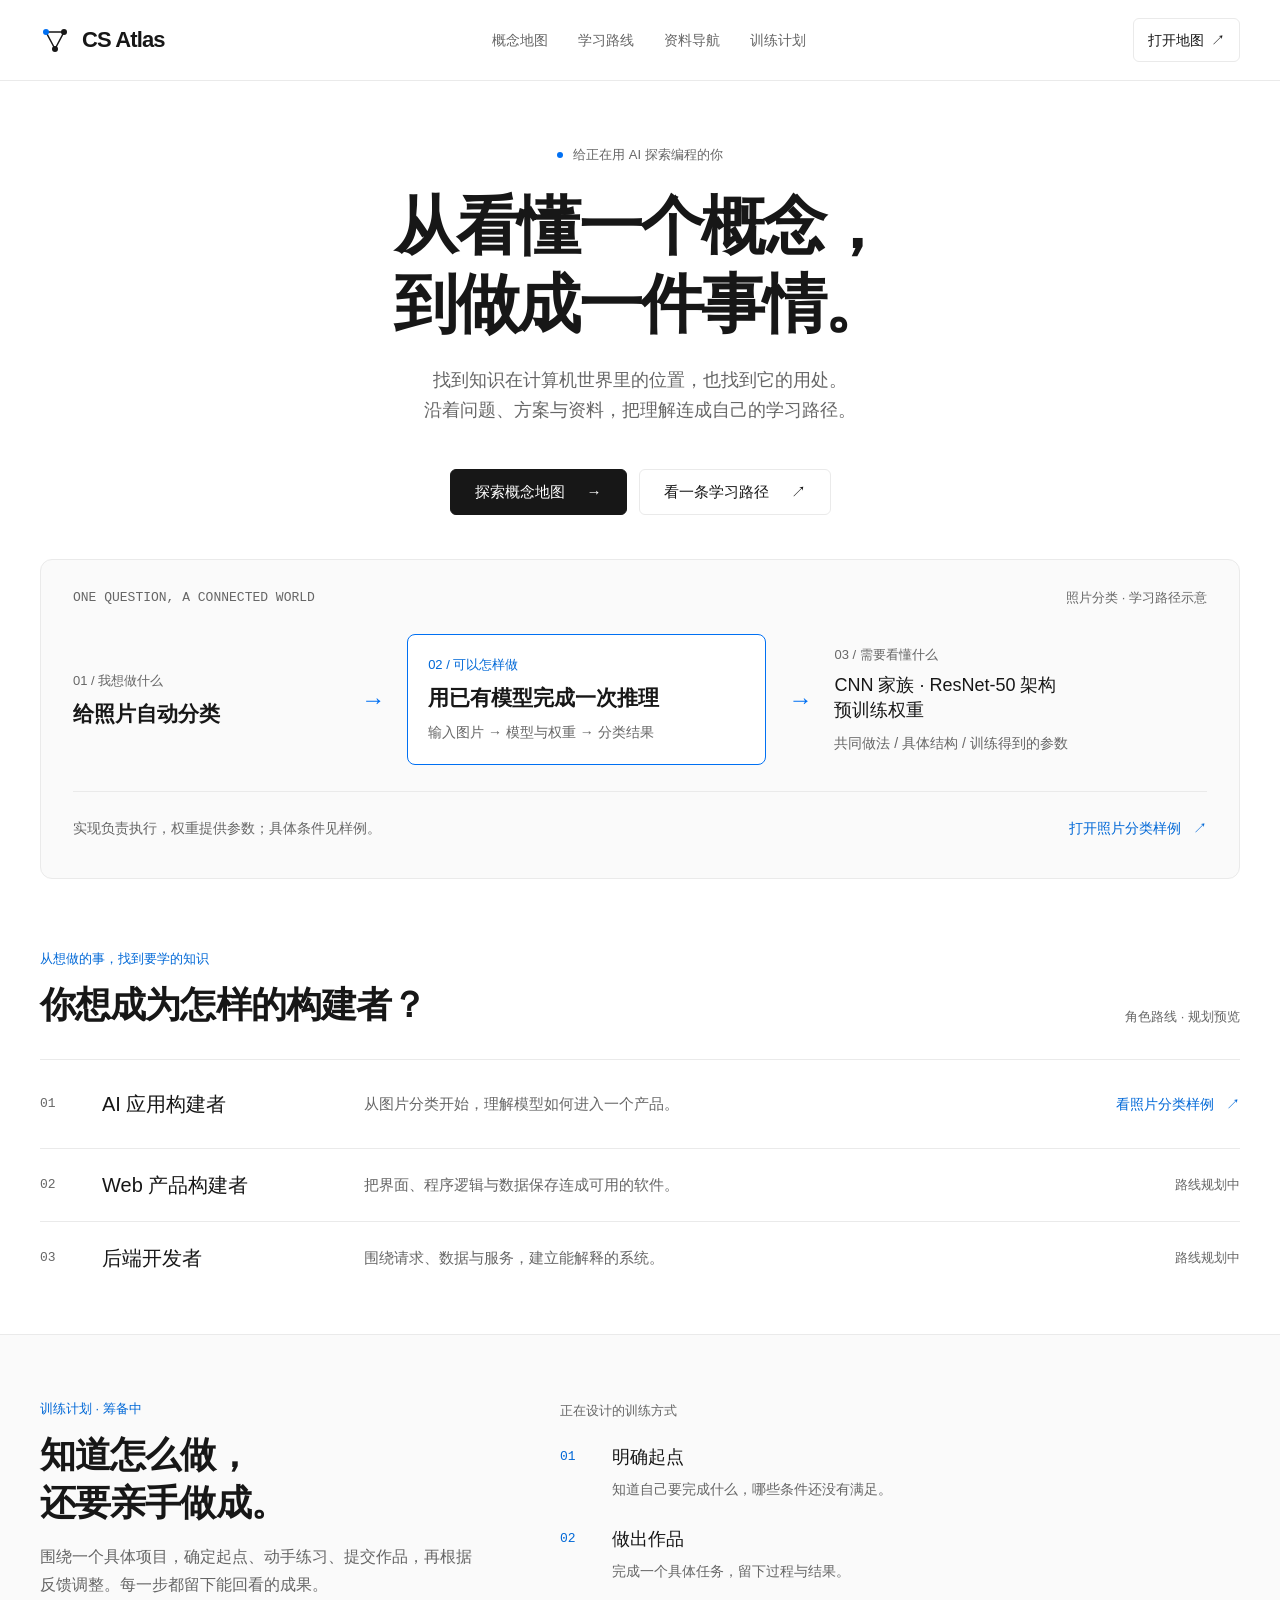
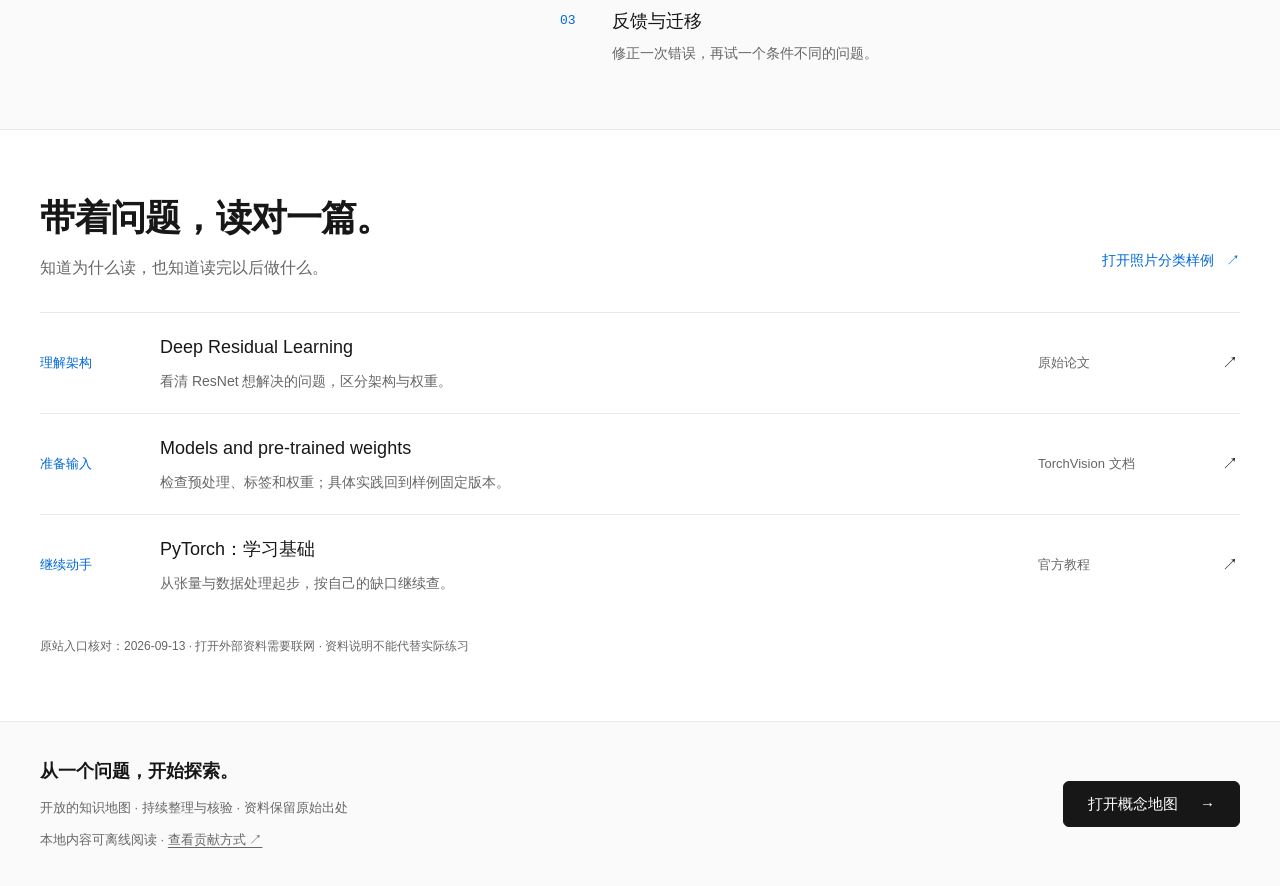
==== commit 1b9908b0: "新增首访入口与照片分类三树样例 首页新增浅色介绍与四项导航，保留原树图、关联图和旧节点地址。 照片分类样例串联问题、方案角色、知识对象和固定版本来源，区分虚构情境的条件、调用检查与问题结果。  保持自" ====
--- a/index.html
+++ b/index.html
@@ -1,13 +1,15 @@
 <!DOCTYPE html>
 <!--
 [INPUT]: 根构建注入样式、分类快照、逐节点解释来源、图标与交互代码。
-[OUTPUT]: 保留树与关联图的全景首页，详情与资料入口在独立侧栏展开。
+[OUTPUT]: Paper v2 浅色首访、角色预览与资料导航；地图和样例共用旧知识与来源。
 [POS]: 全景浏览器的结构正本；生成产物位于根 index.html。
 [PROTOCOL]: 变更时更新此头部，然后检查 CLAUDE.md
 -->
 <html lang="zh-CN"><head><meta charset="utf-8"/>
 <meta name="viewport" content="width=device-width, initial-scale=1"/>
-<title>计算机世界 · 概念 · 实体 · 关联</title>
+<meta name="description" content="给用 AI 做软件的你：探索计算机与软件工程地图，看懂部件分工、方法与实现，沿解释找到原始资料。"/>
+<title>CS Atlas · 从看懂概念到做成事情</title>
+<link rel="icon" type="image/svg+xml" href="data:image/svg+xml,%3Csvg%20xmlns%3D%22http%3A%2F%2Fwww.w3.org%2F2000%2Fsvg%22%20viewBox%3D%220%200%2032%2032%22%3E%3Crect%20width%3D%2232%22%20height%3D%2232%22%20rx%3D%226%22%20fill%3D%22%23FFFFFF%22%2F%3E%3Cpath%20d%3D%22M7%208L25%208L16%2025Z%22%20fill%3D%22none%22%20stroke%3D%22%23171717%22%20stroke-width%3D%221.5%22%2F%3E%3Ccircle%20cx%3D%227%22%20cy%3D%228%22%20r%3D%223%22%20fill%3D%22%230070F3%22%2F%3E%3Ccircle%20cx%3D%2225%22%20cy%3D%228%22%20r%3D%223%22%20fill%3D%22%23171717%22%2F%3E%3Ccircle%20cx%3D%2216%22%20cy%3D%2225%22%20r%3D%223%22%20fill%3D%22%23171717%22%2F%3E%3C%2Fsvg%3E"/>
 <style>
 /*
  * [INPUT]: 全景模板中的树、侧栏、弹层与逐节点详情结构，以及 graph 选择/放大状态。
@@ -211,9 +213,171 @@
 .detail-actions{display:flex;align-items:center;gap:8px;flex-shrink:0}.read-toggle{font-size:11px}.reading #mgp{display:none}
 @media(max-width:760px){.read-toggle{display:none}.reading #mgp{display:flex}}
 
+/*
+ * [INPUT]: Paper v2 实际导出与本地实施约定；intro/atlas 的独立可见状态。
+ * [OUTPUT]: 浅色首页、品牌和响应式区段；颜色限定新视图，不改图谱关系族。
+ * [POS]: 首访展示层，与 style.css 的地图布局分工；字体回退本地，不加载外部资源。
+ * [PROTOCOL]: 变更时更新此头部，然后检查 CLAUDE.md
+ */
+[hidden]{display:none!important}
+html.entry-document{height:auto;overflow:auto;background:#fff}
+body.intro,body.atlas-mode{display:block;overflow:auto;height:auto;min-height:100dvh;background:#fff;color:#171717}
+#intro,#atlas-view{--entry-bg:#fff;--entry-surface:#fafafa;--entry-border:#eaeaea;--entry-text:#171717;--entry-muted:#666;--entry-accent:#0070f3;--entry-link:#0068d7;font-family:Geist,"PingFang SC",-apple-system,BlinkMacSystemFont,"Segoe UI",sans-serif}
+#intro{font-size:16px;line-height:1.75;background:var(--entry-bg);color:var(--entry-text)}
+.entry-container{width:calc(100% - 80px);max-width:1200px;margin:0 auto}
+.entry-header{border-bottom:1px solid var(--entry-border)}
+.entry-header-inner{display:flex;align-items:center;justify-content:space-between;gap:30px;min-height:80px}
+.entry-brand{display:inline-flex;align-items:center;gap:12px;color:inherit;text-decoration:none;font-size:22px;font-weight:600;letter-spacing:-.04em;white-space:nowrap}
+.entry-mark{width:30px;height:30px;flex:none}
+.entry-nav{display:flex;align-items:center;justify-content:center;gap:30px;margin-left:auto;margin-right:auto}
+.entry-nav a{display:flex;align-items:center;min-height:44px;color:var(--entry-muted);text-decoration:none;font-size:14px;white-space:nowrap}
+#intro a:focus-visible,#atlas-view a:focus-visible,#atlas-view select:focus-visible{outline:2px solid #0070f3;outline-offset:4px;border-radius:4px}
+.entry-nav a:hover,.entry-text-link:hover{color:var(--entry-link);text-decoration:underline;text-underline-offset:4px}
+#intro .entry-button{display:inline-flex;align-items:center;justify-content:center;gap:22px;min-height:46px;padding:9px 24px;border:1px solid var(--entry-border);border-radius:6px;background:#fff;color:var(--entry-text);font-size:15px;line-height:24px;font-weight:500;text-decoration:none;transition:background .15s,border-color .15s}
+#intro .entry-button:hover{background:#f5f5f5;border-color:#ccc}
+#intro .entry-primary{background:var(--entry-text);border-color:var(--entry-text);color:#fff}
+#intro .entry-primary:hover{background:#333;border-color:#333}
+#intro .entry-header-action{font-size:14px;padding:8px 14px;gap:7px;min-height:44px}
+.entry-hero{text-align:center;padding:64px 0 44px}
+.entry-eyebrow{display:flex;align-items:center;justify-content:center;gap:10px;color:var(--entry-muted);font-size:13px;line-height:20px;margin:0 0 22px}
+.entry-eyebrow>span{width:6px;height:6px;border-radius:50%;background:var(--entry-accent)}
+#entry-heading{font-size:64px;line-height:78px;font-weight:600;letter-spacing:-.04em;margin:0;outline:none}
+.entry-lead{max-width:660px;margin:22px auto 44px;color:var(--entry-muted);font-size:18px;line-height:30px}
+.entry-actions{display:flex;gap:12px;justify-content:center;flex-wrap:wrap}
+.entry-path{padding:28px 32px;border:1px solid var(--entry-border);border-radius:12px;background:var(--entry-surface)}
+.entry-path-caption{display:flex;align-items:center;justify-content:space-between;gap:20px;color:var(--entry-muted);font-size:13px;line-height:20px;margin-bottom:26px}
+.entry-path-caption>span:first-child,.entry-index,.entry-training-steps>li>span{font-family:"Geist Mono",ui-monospace,SFMono-Regular,Consolas,monospace}
+.entry-path-nodes{display:grid;grid-template-columns:minmax(0,1fr) 32px minmax(0,1.35fr) 32px minmax(0,1.4fr);align-items:center;gap:18px}
+.entry-path-node small{display:block;font-size:13px;color:var(--entry-muted);line-height:20px;margin-bottom:8px}
+.entry-path-node strong{font-size:21px;font-weight:600;line-height:1.4;display:block}
+.entry-path-node p{font-size:14px;color:var(--entry-muted);line-height:24px;margin:8px 0 0}
+.entry-path-solution{padding:20px;border:1px solid var(--entry-accent);border-radius:8px;background:#fff}
+.entry-path-solution small{color:var(--entry-link)}.entry-path-knowledge strong{font-size:18px;font-weight:500}
+.entry-path-arrow{font-size:24px;color:var(--entry-accent);text-align:center}
+.entry-path-footer{display:flex;align-items:center;justify-content:space-between;gap:24px;border-top:1px solid var(--entry-border);padding-top:14px;margin-top:26px}
+.entry-path-footer p{font-size:14px;color:var(--entry-muted);margin:0}
+.entry-text-link{display:inline-flex;align-items:center;gap:12px;min-height:44px;color:var(--entry-link);font-size:14px;line-height:24px;text-decoration:none}
+#intro h2{font-size:36px;line-height:48px;letter-spacing:-.025em;font-weight:600;margin:0}
+.entry-kicker{font-size:13px;color:var(--entry-link);margin:0 0 12px;line-height:20px}
+.entry-section-heading{display:flex;align-items:flex-end;justify-content:space-between;gap:24px;margin-bottom:30px}
+.entry-section-heading p:not(.entry-kicker){color:var(--entry-muted);font-size:16px;line-height:28px;margin:12px 0 0}
+.entry-note{font-size:13px;color:var(--entry-muted);line-height:24px;margin:0}
+.entry-routes{padding-top:70px;padding-bottom:40px}
+#entry-routes,#entry-resources,#entry-training{scroll-margin-top:24px;outline:none}
+.entry-route-row{display:grid;grid-template-columns:40px 240px 1fr 176px;align-items:center;gap:22px;border-top:1px solid var(--entry-border);padding:22px 0}
+.entry-index{color:var(--entry-muted);font-size:13px}.entry-route-row h3{font-size:20px;font-weight:500;line-height:28px;margin:0}
+.entry-route-row p{font-size:15px;line-height:26px;color:var(--entry-muted);margin:0}
+.entry-route-row .entry-text-link{justify-content:flex-end}.entry-route-status{font-size:13px;color:var(--entry-muted);text-align:right}
+.entry-training{background:var(--entry-surface);border-top:1px solid var(--entry-border);border-bottom:1px solid var(--entry-border);padding:64px 0}
+.entry-training-inner{display:grid;grid-template-columns:minmax(0,440px) minmax(0,1fr);gap:80px}
+.entry-training-lead{font-size:16px;line-height:28px;color:var(--entry-muted);margin:16px 0 0}
+.entry-training-steps{list-style:none;padding:0;margin:20px 0 0;display:flex;flex-direction:column;gap:24px}
+.entry-training-steps li{display:flex;gap:18px;align-items:flex-start}.entry-training-steps>li>span{color:var(--entry-link);font-size:13px;width:34px;flex:none;line-height:28px}
+.entry-training-steps h3{font-size:18px;line-height:28px;font-weight:500;margin:0}.entry-training-steps p{font-size:14px;line-height:24px;color:var(--entry-muted);margin:6px 0 0}
+.entry-resources{padding-top:64px;padding-bottom:64px}
+.entry-resource-row{display:grid;grid-template-columns:96px 1fr 160px 18px;gap:24px;align-items:center;text-decoration:none;color:inherit;border-top:1px solid var(--entry-border);padding:20px 0}
+.entry-resource-row:hover h3{text-decoration:underline;text-underline-offset:4px;color:var(--entry-link)}
+.entry-resource-use{font-size:13px;color:var(--entry-link)}.entry-resource-source{color:var(--entry-muted);font-size:13px}
+.entry-resource-row h3{font-size:18px;line-height:28px;font-weight:500;margin:0}.entry-resource-row p{font-size:14px;line-height:24px;color:var(--entry-muted);margin:8px 0 0}
+.entry-resource-note{font-size:12px;color:var(--entry-muted);margin:20px 0 0;line-height:22px}
+.entry-footer{background:var(--entry-surface);border-top:1px solid var(--entry-border);padding:34px 0}
+.entry-footer-inner{display:flex;justify-content:space-between;align-items:center;gap:24px}
+.entry-footer strong{font-size:18px;font-weight:600}.entry-footer p{font-size:13px;color:var(--entry-muted);margin:8px 0 0;line-height:24px}.entry-footer p a{color:inherit;text-underline-offset:3px}
+#entry-error{flex-basis:100%;margin:0;font-size:13px;color:#a83904}#entry-error a{color:inherit}
+#title .entry-mark{width:24px;height:24px}#title .entry-brand{font-size:17px}
+@media(max-width:1050px){
+ .entry-header-inner{gap:20px}.entry-nav{gap:18px}.entry-path-nodes{gap:12px;grid-template-columns:1fr 20px 1.4fr 20px 1.4fr}.entry-path-node strong{font-size:18px}.entry-path-knowledge strong{font-size:16px}.entry-path-solution{padding:16px}
+ .entry-route-row{grid-template-columns:30px 190px 1fr 145px;gap:16px}.entry-training-inner{gap:48px;grid-template-columns:1fr 1fr}
+}
+@media(max-width:760px){
+ .entry-container{width:calc(100% - 48px)}.entry-header-inner{flex-wrap:wrap;gap:0 18px;padding-top:16px;padding-bottom:8px;min-height:0}.entry-brand{font-size:20px}.entry-mark{width:28px;height:28px}
+ .entry-nav{order:3;flex-basis:100%;margin:8px 0 0;justify-content:space-between;gap:8px}.entry-nav a{font-size:13px;min-height:44px}#intro .entry-header-action{margin-left:auto;font-size:13px;min-height:44px;padding:7px 12px}
+ .entry-hero{padding:40px 0 32px}.entry-eyebrow{font-size:12px;margin-bottom:20px}#entry-heading{font-size:36px;line-height:46px}
+ .entry-lead{font-size:15px;line-height:26px;margin:20px 0 28px}.entry-lead br{display:none}.entry-actions{gap:10px}#intro .entry-actions .entry-button{flex:1 1 140px;padding:10px 13px;font-size:13px;gap:8px;min-height:46px}
+ .entry-path{padding:22px}.entry-path-caption{display:block;font-size:12px;margin-bottom:20px}.entry-path-caption>span{display:block}.entry-path-caption>span+span{margin-top:6px}
+ .entry-path-nodes{grid-template-columns:1fr;gap:13px}.entry-path-node strong{font-size:19px}.entry-path-knowledge strong{font-size:17px}.entry-path-arrow{transform:rotate(90deg);justify-self:start;margin-left:4px;line-height:24px}
+ .entry-path-solution{padding:17px}.entry-path-footer{display:block;margin-top:22px;padding-top:17px}.entry-path-footer p{font-size:13px}.entry-path-footer .entry-text-link{margin-top:8px}
+ #intro h2{font-size:28px;line-height:38px}.entry-section-heading{display:block;margin-bottom:22px}.entry-section-heading .entry-note{display:block;margin-top:10px}.entry-section-heading>.entry-text-link{margin-top:10px}
+ .entry-routes{padding-top:48px;padding-bottom:30px}.entry-route-row{grid-template-columns:26px 1fr;gap:8px 14px;padding:20px 0}.entry-route-row h3{font-size:18px}.entry-route-row p{grid-column:2;font-size:14px;line-height:24px}.entry-route-row .entry-text-link,.entry-route-status{grid-column:2;justify-content:flex-start;text-align:left}
+ .entry-training{padding:40px 0}.entry-training-inner{grid-template-columns:1fr;gap:30px}.entry-training-lead{font-size:15px;line-height:26px}.entry-training-steps{gap:22px}
+ .entry-resources{padding-top:42px;padding-bottom:42px}.entry-resource-row{grid-template-columns:1fr 18px;gap:8px 14px}.entry-resource-use{grid-column:1}.entry-resource-row>div{grid-column:1}.entry-resource-source{grid-column:1}.entry-resource-row>span:last-child{grid-column:2;grid-row:2}.entry-resource-row h3{font-size:17px;overflow-wrap:anywhere}
+ .entry-footer{padding:30px 0}.entry-footer-inner{align-items:flex-start;flex-direction:column}.entry-footer p{font-size:12px}.entry-text-link{min-height:44px}#title .entry-brand{min-height:34px}
+}
+@media(prefers-reduced-motion:reduce){#intro *,#atlas-view *{scroll-behavior:auto!important;transition:none!important;animation:none!important}}
+
+/*
+ * [INPUT]: atlas.js 生成的问题/角色/知识对应图、虚构情境与解释详情。
+ * [OUTPUT]: 同一数据的三层连接与可阅读详情，桌面横向对应，窄屏逐行纵向衔接。
+ * [POS]: B01 有限样例的展示层，采用 Paper v2 的独立浅色与链接变量，不改变原树/图谱关系颜色。
+ * [PROTOCOL]: 变更时更新此头部，然后检查 CLAUDE.md
+ */
+body.atlas-mode{display:block;overflow:auto;height:auto;min-height:100dvh}
+#atlas-view{max-width:1280px;margin:auto;padding:0 36px 40px;font-size:14px;line-height:1.8}
+#atlas-view a{color:var(--entry-link);text-underline-offset:3px;text-decoration-thickness:1px}
+.atlas-top{display:flex;justify-content:space-between;align-items:center;gap:20px;padding:22px 0;border-bottom:1px solid var(--entry-border);font-size:14px}.atlas-top>span{color:var(--entry-muted)}
+.atlas-title-row{display:flex;justify-content:space-between;align-items:flex-end;gap:24px;padding:40px 0 25px}.atlas-title-row h1{font-size:clamp(24px,3vw,35px);line-height:1.4;margin:8px 0 0;font-weight:600;letter-spacing:-.025em;outline:none}.atlas-old-node{font-size:13px;white-space:nowrap;padding-bottom:6px}
+.atlas-eyebrow{font-size:13px;color:var(--entry-link);letter-spacing:.04em;margin:0}.atlas-muted{color:var(--entry-muted);font-size:14px;line-height:1.9}
+.atlas-scenario{display:grid;grid-template-columns:280px 1fr;gap:30px;padding:20px 24px;background:var(--entry-surface);border:1px solid var(--entry-border);border-radius:10px}.atlas-scenario label{font-size:13px;color:var(--entry-muted)}.atlas-scenario select{display:block;width:100%;min-height:44px;border:1px solid var(--entry-border);background:var(--entry-bg);border-radius:6px;margin-top:7px;padding:9px;font:inherit;font-size:14px;color:var(--entry-text)}.atlas-scenario p{margin:5px 0;font-size:13px}.atlas-scenario small{font-size:13px;color:var(--entry-muted)}
+.atlas-conditions{list-style:none;padding:0;margin:16px 0 28px;display:grid;grid-template-columns:repeat(3,minmax(0,1fr));gap:12px;color:var(--entry-muted);font-size:13px}.atlas-conditions li{padding:10px 0;line-height:1.8}.atlas-conditions span{display:block;color:#8B4B16;font-weight:600;margin-bottom:3px}.atlas-conditions li[data-value="false"] span{color:#A4312C}.atlas-conditions li[data-value="true"] span{color:#256258}
+.atlas-diagram{border:1px solid var(--entry-border);border-radius:10px;overflow:hidden;background:#fff}.atlas-lane-head,.atlas-map-row{display:grid;grid-template-columns:24% 29% 47%}.atlas-lane-head{background:var(--entry-surface);font-size:13px;color:var(--entry-muted);border-bottom:1px solid var(--entry-border)}.atlas-lane-head span{padding:12px 18px}.atlas-map-row+.atlas-map-row{border-top:1px solid var(--entry-border)}.atlas-map-row>div{padding:20px 18px;min-width:0}.atlas-map-node>a{font-size:14px;font-weight:550}.atlas-map-node small{display:block;font-size:13px;color:var(--entry-muted);margin-top:8px}.atlas-role-node{border-left:1px solid var(--entry-border);border-right:1px solid var(--entry-border)}.atlas-bindings>div{display:flex;align-items:baseline;gap:9px;flex-wrap:wrap;padding:4px 0}.atlas-bindings>div+div{margin-top:5px}.atlas-bindings a{font-size:14px;overflow-wrap:anywhere}.atlas-edge-label{color:var(--entry-muted);font-size:12px}.atlas-bindings .atlas-binding-link{color:var(--entry-muted)!important;font-size:12px}.atlas-map-note{font-size:13px;color:var(--entry-muted);margin:0;padding:13px 18px;border-top:1px solid var(--entry-border)}
+.atlas-reading{max-width:820px;margin:36px auto 0;padding:32px 36px;border:1px solid var(--entry-border);border-radius:10px;background:#fff;scroll-margin-top:20px;overflow-wrap:anywhere}.atlas-reading h2{font-size:25px;font-weight:600;line-height:1.55;outline:none;margin:7px 0 18px}.atlas-reading h3{font-size:14px;font-weight:600;margin:27px 0 10px}.atlas-reading p{margin:10px 0}.atlas-reading li+li{margin-top:12px}.atlas-reading ul{padding-left:20px}.atlas-reading .atlas-conditions{display:block;padding-left:0;margin:10px 0}.atlas-reading .atlas-conditions li{padding:3px 0}.atlas-reading .atlas-conditions span{display:inline-block;margin-right:10px;min-width:35px}.atlas-prose{line-height:1.95}.atlas-summary{color:var(--entry-link)}.atlas-evidence-links{font-size:13px;line-height:2}.atlas-meta{display:grid;grid-template-columns:80px 1fr;gap:12px;font-size:14px}.atlas-meta dt{color:var(--entry-muted)}.atlas-meta dd{margin:0}.atlas-rights{margin-top:25px;font-size:14px;color:var(--entry-muted)}.atlas-rights summary{cursor:pointer;min-height:44px;padding:9px 0}.atlas-external{display:inline-flex;min-height:44px;align-items:center}.atlas-bottom{display:flex;justify-content:space-between;gap:20px;padding-top:24px;color:var(--entry-muted);font-size:13px}
+.atlas-node-entry{--entry-link:#0068d7;--entry-border:var(--line);--entry-muted:var(--t2);padding:12px 0;border-top:1px solid var(--entry-border);border-bottom:1px solid var(--entry-border);margin:16px 0}.atlas-node-entry a{color:var(--entry-link);font-size:13px;font-weight:550}.atlas-node-entry p{font-size:13px;line-height:1.8;color:var(--entry-muted)}
+.atlas-progress{display:grid;grid-template-columns:340px 1fr;gap:30px;padding:18px 22px;margin:-5px 0 26px;border:1px solid var(--entry-border);background:var(--entry-surface);border-radius:8px}.atlas-progress dl{display:flex;gap:32px;margin:0}.atlas-progress dt{font-size:13px;color:var(--entry-muted)}.atlas-progress dd{font-size:14px;margin:4px 0 0;font-weight:600}.atlas-progress p{font-size:14px;line-height:1.9;margin:0}.atlas-progress strong{font-size:13px;color:var(--entry-link);margin-right:8px}
+.atlas-current-context{font-size:13px;border-bottom:1px solid var(--entry-border);padding-bottom:18px;margin:0 0 24px!important;color:var(--entry-muted)}
+.atlas-map-row a,.atlas-reading li>a,.atlas-top a,.atlas-bottom a{display:inline-flex;align-items:center;min-height:44px}.atlas-reading a{overflow-wrap:anywhere}.atlas-condition-note{font-size:13px;color:var(--entry-muted)}
+@media(max-width:760px){
+ .atlas-progress{grid-template-columns:1fr;gap:18px;padding:17px}.atlas-progress dl{gap:30px}
+ #atlas-view{padding:0 20px 25px}.atlas-top{gap:10px;padding:16px 0}.atlas-top>span{display:none}.atlas-top a{min-height:44px;display:flex;align-items:center}.atlas-title-row{display:block;padding:28px 0 22px}.atlas-old-node{display:inline-block;margin-top:14px}.atlas-scenario{grid-template-columns:1fr;gap:18px;padding:17px}.atlas-conditions{grid-template-columns:1fr;gap:0;margin:12px 0 22px}.atlas-conditions li{padding:5px 0}.atlas-conditions span{display:inline-block;margin:0 10px 0 0}
+ .atlas-lane-head{display:none}.atlas-map-row{grid-template-columns:1fr;padding:10px 0}.atlas-map-row>div{padding:12px 17px}.atlas-role-node{border:0;margin-left:17px;border-left:1px solid var(--entry-border)}.atlas-bindings{margin-left:34px;border-left:1px solid var(--entry-border)}.atlas-map-node>a{font-size:14px}.atlas-map-row a{display:inline-block;min-height:44px;line-height:1.8}.atlas-bindings>div{gap:6px}.atlas-reading{padding:22px 20px;margin-top:25px}.atlas-reading h2{font-size:22px}.atlas-meta{grid-template-columns:60px 1fr}.atlas-bottom{display:block}.atlas-bottom a{display:block;padding:10px 0}
+}
+
 </style></head><body>
+<div id="intro" hidden>
+  <header class="entry-header"><div class="entry-container entry-header-inner">
+    <a class="entry-brand" href="#intro"><svg class="entry-mark" viewBox="0 0 30 30" aria-hidden="true"><path d="M6 7L24 7L15 24Z" fill="none" stroke="currentColor" stroke-width="1.5"/><circle cx="6" cy="7" r="3" fill="#0070F3"/><circle cx="24" cy="7" r="3" fill="currentColor"/><circle cx="15" cy="24" r="3" fill="currentColor"/></svg>CS Atlas</a>
+    <nav class="entry-nav" aria-label="首页导航"><a href="#map">概念地图</a><a href="#entry-routes">学习路线</a><a href="#entry-resources">资料导航</a><a href="#entry-training">训练计划</a></nav>
+    <a class="entry-button entry-header-action" href="#map">打开地图 <span aria-hidden="true">↗</span></a>
+  </div></header>
+  <main aria-labelledby="entry-heading">
+    <section class="entry-hero entry-container">
+      <p class="entry-eyebrow"><span aria-hidden="true"></span>给正在用 AI 探索编程的你</p>
+      <h1 id="entry-heading" tabindex="-1">从看懂一个概念，<br>到做成一件事情。</h1>
+      <p class="entry-lead">找到知识在计算机世界里的位置，也找到它的用处。<br>沿着问题、方案与资料，把理解连成自己的学习路径。</p>
+      <div class="entry-actions"><a class="entry-button entry-primary" href="#map">探索概念地图 <span aria-hidden="true">→</span></a><a class="entry-button" id="entry-example" href="#atlas=photo-A">看一条学习路径 <span aria-hidden="true">↗</span></a></div>
+    </section>
+    <section class="entry-path entry-container" aria-label="照片分类的问题、方案与知识关系示意">
+      <div class="entry-path-caption"><span>ONE QUESTION, A CONNECTED WORLD</span><span>照片分类 · 学习路径示意</span></div>
+      <div class="entry-path-nodes">
+        <div class="entry-path-node"><small>01 / 我想做什么</small><strong>给照片自动分类</strong></div><span class="entry-path-arrow" aria-hidden="true">→</span>
+        <div class="entry-path-node entry-path-solution"><small>02 / 可以怎样做</small><strong>用已有模型完成一次推理</strong><p>输入图片 → 模型与权重 → 分类结果</p></div><span class="entry-path-arrow" aria-hidden="true">→</span>
+        <div class="entry-path-node entry-path-knowledge"><small>03 / 需要看懂什么</small><strong>CNN 家族 · ResNet-50 架构<br>预训练权重</strong><p>共同做法 / 具体结构 / 训练得到的参数</p></div>
+      </div>
+      <div class="entry-path-footer"><p>实现负责执行，权重提供参数；具体条件见样例。</p><a class="entry-text-link" data-entry-sample href="#atlas=photo-A">打开照片分类样例 <span aria-hidden="true">↗</span></a></div>
+    </section>
+    <section id="entry-routes" class="entry-routes entry-container" tabindex="-1" aria-labelledby="entry-routes-heading">
+      <div class="entry-section-heading"><div><p class="entry-kicker">从想做的事，找到要学的知识</p><h2 id="entry-routes-heading">你想成为怎样的构建者？</h2></div><span class="entry-note">角色路线 · 规划预览</span></div>
+      <div class="entry-route-row"><span class="entry-index">01</span><h3>AI 应用构建者</h3><p>从图片分类开始，理解模型如何进入一个产品。</p><a class="entry-text-link" data-entry-sample href="#atlas=photo-A">看照片分类样例 <span aria-hidden="true">↗</span></a></div>
+      <div class="entry-route-row"><span class="entry-index">02</span><h3>Web 产品构建者</h3><p>把界面、程序逻辑与数据保存连成可用的软件。</p><span class="entry-route-status">路线规划中</span></div>
+      <div class="entry-route-row"><span class="entry-index">03</span><h3>后端开发者</h3><p>围绕请求、数据与服务，建立能解释的系统。</p><span class="entry-route-status">路线规划中</span></div>
+    </section>
+    <section id="entry-training" class="entry-training" tabindex="-1" aria-labelledby="entry-training-heading"><div class="entry-container entry-training-inner">
+      <div><p class="entry-kicker">训练计划 · 筹备中</p><h2 id="entry-training-heading">知道怎么做，<br>还要亲手做成。</h2><p class="entry-training-lead">围绕一个具体项目，确定起点、动手练习、提交作品，再根据反馈调整。每一步都留下能回看的成果。</p></div>
+      <div><p class="entry-note">正在设计的训练方式</p><ol class="entry-training-steps"><li><span>01</span><div><h3>明确起点</h3><p>知道自己要完成什么，哪些条件还没有满足。</p></div></li><li><span>02</span><div><h3>做出作品</h3><p>完成一个具体任务，留下过程与结果。</p></div></li><li><span>03</span><div><h3>反馈与迁移</h3><p>修正一次错误，再试一个条件不同的问题。</p></div></li></ol></div>
+    </div></section>
+    <section id="entry-resources" class="entry-resources entry-container" tabindex="-1" aria-labelledby="entry-resources-heading">
+      <div class="entry-section-heading"><div><h2 id="entry-resources-heading">带着问题，读对一篇。</h2><p>知道为什么读，也知道读完以后做什么。</p></div><a class="entry-text-link" data-entry-sample href="#atlas=photo-A">打开照片分类样例 <span aria-hidden="true">↗</span></a></div>
+      <a class="entry-resource-row" href="https://arxiv.org/abs/1512.03385" target="_blank" rel="noopener noreferrer"><span class="entry-resource-use">理解架构</span><div><h3>Deep Residual Learning</h3><p>看清 ResNet 想解决的问题，区分架构与权重。</p></div><span class="entry-resource-source">原始论文</span><span aria-hidden="true">↗</span></a>
+      <a class="entry-resource-row" href="https://docs.pytorch.org/vision/stable/models.html" target="_blank" rel="noopener noreferrer"><span class="entry-resource-use">准备输入</span><div><h3>Models and pre-trained weights</h3><p>检查预处理、标签和权重；具体实践回到样例固定版本。</p></div><span class="entry-resource-source">TorchVision 文档</span><span aria-hidden="true">↗</span></a>
+      <a class="entry-resource-row" href="https://docs.pytorch.org/tutorials/beginner/basics/intro.html" target="_blank" rel="noopener noreferrer"><span class="entry-resource-use">继续动手</span><div><h3>PyTorch：学习基础</h3><p>从张量与数据处理起步，按自己的缺口继续查。</p></div><span class="entry-resource-source">官方教程</span><span aria-hidden="true">↗</span></a>
+      <p class="entry-resource-note">原站入口核对：2026-09-13 · 打开外部资料需要联网 · 资料说明不能代替实际练习</p>
+    </section>
+  </main>
+  <footer class="entry-footer"><div class="entry-container entry-footer-inner"><div><strong>从一个问题，开始探索。</strong><p>开放的知识地图 · 持续整理与核验 · 资料保留原始出处</p><p>本地内容可离线阅读 · <a href="https://github.com/sophistd/cs-concept-atlas/blob/main/CONTRIBUTING.md" target="_blank" rel="noopener noreferrer">查看贡献方式 ↗</a></p></div><a class="entry-button entry-primary" href="#map">打开概念地图 <span aria-hidden="true">→</span></a></div></footer>
+</div>
+<div id="atlas-view" hidden inert></div>
 <div id="top">
-  <div id="title">计算机世界<span id="stat"></span></div>
+  <div id="title"><a class="entry-brand" href="#intro" aria-label="CS Atlas，返回介绍"><svg class="entry-mark" viewBox="0 0 30 30" aria-hidden="true"><path d="M6 7L24 7L15 24Z" fill="none" stroke="currentColor" stroke-width="1.5"/><circle cx="6" cy="7" r="3" fill="#0070F3"/><circle cx="24" cy="7" r="3" fill="currentColor"/><circle cx="15" cy="24" r="3" fill="currentColor"/></svg>CS Atlas</a><span id="stat"></span></div>
+  <p id="entry-error" role="status" hidden>未找到这个入口。可以<a href="#map">返回地图</a>或<a href="#intro">查看介绍</a>。</p>
   <input id="q" type="search" aria-label="搜索概念与项目" placeholder="搜 jQuery、Redis、幂等、B+ 树…"/>
   <div id="hits"></div>
   <button class="btn" data-a="groups">只看域</button>
@@ -261,9 +425,11 @@
   点圆点＝展开收起　·　点文字＝查看解释与资料<span class="dsh"></span>　·　拖动平移　·　滚轮缩放　·　Esc 先关弹层，再退出放大，再清搜索
 </div>
 <script>
-const RAW = {"nodes":[{"i":0,"n":"计算机世界","e":"","g":"沿着领域、概念和具体条目探索。每个节点都有基础说明，相关资料可以继续打开阅读。","t":"root","d":0,"p":null,"c":[1,157,253,341,423,491,553,620,718,784,869,942,1032,1078,1135,1203,1267,1323,1383,1444,1525,1591,1638,1690],"m":"这份图只有三层实体关系：域 罩住 概念，概念 罩住 实体。第四层是跨罩子的关联 —— 同一个东西常常同时属于好几个概念，那些线在树里画不出来，得靠右边的关联栏看。"},{"i":1,"n":"软件的构成单位","e":"","g":"按职责、分发和运行位置辨认软件部件。","t":"group","d":1,"p":0,"c":[2,13,24,31,38,45,53,61,70,78,87,98,105,111,116,122,127,135,143,150],"m":"同一个项目可以既是库又以包发布；这些维度交叉，不能只靠名字把技术分成互斥盒子。"},{"i":2,"n":"库","e":"Library","g":"由程序调用、提供可复用能力的代码集合。","t":"concept","d":2,"p":1,"c":[3,4,5,6,7,8,9,10,11,12],"m":"当多个程序都要处理同一种问题，例如压缩文件或解析日期，便没有必要各写一份实现。库把这类能力放在可复用接口后面，由应用决定何时调用。替换成本取决于接口与数据格式。库也可能接收回调并反过来调用用户代码，因此“你调用它”只是理解控制权的起点，不是没有例外的定义。"},{"i":3,"n":"jQuery","e":"","g":"封装网页 DOM、事件与 Ajax 的 JavaScript 库。","t":"item","d":3,"p":2,"c":[],"m":"选择元素后可批量修改或监听事件。现代浏览器原生能力增加，但已有项目仍可能依赖其插件与接口。","r":[[189,"跑在……之上"],[559,"跑在……之上"],[370,"底下用的是"],[603,"固定搭配"],[604,"固定搭配"],[1148,"可以互相替代"],[4,"同一类的东西"]]},{"i":4,"n":"Lodash","e":"","g":"处理数组、对象和函数的 JavaScript 工具库。","t":"item","d":3,"p":2,"c":[],"r":[[3,"同一类的东西"]],"m":"例如按字段分组或给高频回调加防抖；使用前可比较语言内置方法是否已满足需要。"},{"i":5,"n":"NumPy","e":"","g":"提供多维数组与数值运算的 Python 库。","t":"item","d":3,"p":2,"c":[],"m":"同类型数据在 ndarray 中组织，批量运算避免逐元素写 Python 循环；维度和数据类型会影响结果。"},{"i":6,"n":"Pandas","e":"","g":"用 DataFrame 与 Series 整理表格数据。","t":"item","d":3,"p":2,"c":[],"m":"适合筛选、连接、聚合和处理缺失值；内存中的表格分析并不自动成为可多人并发使用的数据库。"},{"i":7,"n":"Requests","e":"","g":"让 Python 程序发送 HTTP 请求的客户端库。","t":"item","d":3,"p":2,"c":[],"m":"可提交表单、读取响应并管理会话；生产请求仍需设置超时和检查状态码。"},{"i":8,"n":"OpenCV","e":"","g":"提供图像处理与计算机视觉算法。","t":"item","d":3,"p":2,"c":[],"m":"把图像作为矩阵，执行滤波、特征提取或目标检测；它既有经典算法，也可承载模型推理。"},{"i":9,"n":"zlib","e":"","g":"提供 DEFLATE 等压缩相关接口的库。","t":"item","d":3,"p":2,"c":[],"m":"程序把字节流压缩或解压，常用于文件和协议实现；压缩不会提供保密性。"},{"i":10,"n":"libcurl","e":"","g":"可嵌入应用的多协议网络传输库。","t":"item","d":3,"p":2,"c":[],"m":"程序通过 API 配置请求和回调；curl 是使用这类能力的命令行工具，两者不是同一个接口。"},{"i":11,"n":"D3.js","e":"","g":"把数据映射到图形和网页元素的可视化库。","t":"item","d":3,"p":2,"c":[],"r":[[1199,"同一个东西"]],"m":"比例尺、布局和选择器可组合使用；图表布局与交互通常仍由作者设计。"},{"i":12,"n":"Three.js","e":"","g":"在网页中组织和渲染三维场景的 JavaScript 库。","t":"item","d":3,"p":2,"c":[],"r":[[1200,"同一个东西"]],"m":"通过场景、相机、几何体和材质构成画面；业务规则、关卡和资源管线仍需应用实现。"},{"i":13,"n":"框架","e":"Framework","g":"为某类应用提供结构和扩展位置的基础设施。","t":"concept","d":2,"p":1,"c":[14,15,16,17,18,19,20,21,22,23],"m":"反复做同一类应用时，需要重复安排请求入口、对象创建和生命周期。框架把这些组织规则先搭好，开发者在路由、组件或钩子中补上业务。例如 Django 收到请求后选择视图，再生成响应。省下组织工作的同时，也接受框架的约定；它与库的区别主要在承担多少应用结构，而不是是否能通过包管理器安装。"},{"i":14,"n":"Django","e":"","g":"包含路由、ORM、模板和管理后台的 Python Web 框架。","t":"item","d":3,"p":13,"c":[],"r":[[1212,"同一个东西"],[420,"同一个东西"],[508,"跑在……之上"],[418,"底下用的是"],[1215,"可以互相替代"],[15,"同一类的东西"]],"m":"一次请求经 URL 分派到视图，再生成响应；框架提供常用机制，业务权限仍需设计。"},{"i":15,"n":"Ruby on Rails","e":"","g":"以约定和 MVC 组织 Web 应用的 Ruby 框架。","t":"item","d":3,"p":13,"c":[],"r":[[1213,"同一个东西"],[419,"同一个东西"],[506,"跑在……之上"],[14,"同一类的东西"]],"m":"控制器协调模型与视图，迁移管理数据库结构；约定减少配置，也需要理解其默认行为。"},{"i":16,"n":"Spring","e":"","g":"以依赖容器为核心的 Java 应用框架。","t":"item","d":3,"p":13,"c":[],"r":[[414,"同一个东西"]],"m":"对象及其协作关系交给容器装配，可配合事务和 Web 模块；Spring Framework 与 Spring Boot 并非同名组件。"},{"i":17,"n":"Laravel","e":"","g":"提供路由、ORM 和应用服务的 PHP Web 框架。","t":"item","d":3,"p":13,"c":[],"r":[[1217,"同一个东西"]],"m":"把请求处理、数据库操作和后台任务纳入共同约定；部署仍需要合适的 PHP 运行环境。"},{"i":18,"n":"Express","e":"","g":"为 Node.js 提供路由与中间件的 Web 框架。","t":"item","d":3,"p":13,"c":[],"r":[[1214,"同一个东西"],[47,"跑在……之上"],[408,"底下用的是"]],"m":"请求沿处理链传递，每段可响应或调用 next；数据库和项目目录结构由应用自行选择。"},{"i":19,"n":"Angular","e":"","g":"整合组件、依赖注入和路由的 Web 框架。","t":"item","d":3,"p":13,"c":[],"m":"模板与组件状态协同更新界面，较完整的内置约定适合统一应用组织方式。","r":[[415,"同一个东西"],[1150,"同一个东西"],[724,"跑在……之上"],[413,"底下用的是"],[1148,"可以互相替代"],[20,"可以互相替代"]]},{"i":20,"n":"Vue","e":"","g":"以响应式状态和组件构建界面的框架。","t":"item","d":3,"p":13,"c":[],"m":"网页有多个相关状态时，手动寻找 DOM 并同步每个位置容易漏改。Vue 用组件描述局部界面，追踪渲染依赖的响应式状态；例如待办事项完成后，勾选状态和计数随之更新。路由、请求与权限仍需应用设计。响应式不是任意变量变化都自动生效，也不意味着无需理解浏览器、HTML 和 CSS。","r":[[1149,"同一个东西"],[559,"跑在……之上"],[1163,"固定搭配"],[84,"固定搭配"],[1148,"可以互相替代"],[19,"可以互相替代"]]},{"i":21,"n":"Next.js","e":"","g":"在 React 基础上组织路由和服务端渲染的框架。","t":"item","d":3,"p":13,"c":[],"m":"可区分服务端与客户端组件；部署能力和缓存行为需按所用版本及运行环境理解。","r":[[1155,"同一个东西"],[47,"跑在……之上"],[1148,"固定搭配"],[1156,"可以互相替代"]]},{"i":22,"n":"Flutter","e":"","g":"用 Dart 和 widget 树构建跨平台界面的工具体系。","t":"item","d":3,"p":13,"c":[],"r":[[1191,"同一个东西"]],"m":"框架组织布局、状态与绘制，并连接各平台能力；共享 UI 不代表所有系统接口都完全相同。"},{"i":23,"n":"PyTorch","e":"","g":"提供张量计算与自动微分的机器学习框架。","t":"item","d":3,"p":13,"c":[],"m":"记录可微运算后计算梯度，结合优化器训练模型；模型质量还取决于数据、目标与评估。","r":[[1446,"同一个东西"],[1455,"跑在它之上的"],[508,"固定搭配"],[1076,"固定搭配"],[333,"固定搭配"],[1519,"固定搭配"],[1447,"可以互相替代"]]},{"i":24,"n":"包","e":"Package","g":"供工具分发、安装和记录版本的代码归档单位。","t":"concept","d":2,"p":1,"c":[25,26,27,28,29,30],"m":"代码交给别人使用时，需要一个能下载、标版本和记录依赖的交付单位，这就是包的职责。一个 npm 包可同时包含库、命令行程序和类型声明。库与框架回答“代码负责什么”，包回答“怎样分发安装”；一个框架能拆成多个包，一个包也能提供多个模块。安装成功不证明版本组合和运行环境已经兼容。"},{"i":25,"n":"npm 包","e":"","g":"遵循 npm 元数据约定的分发单位。","t":"item","d":3,"p":24,"c":[],"m":"package.json 描述名称、版本和入口，依赖可由管理器安装；包并不一定只供浏览器使用。"},{"i":26,"n":"PyPI 包","e":"","g":"在 Python 包索引中发布的发行项目。","t":"item","d":3,"p":24,"c":[],"m":"pip 安装的是 wheel 或源码发行包，import 使用的模块名可能与发行项目名不同。"},{"i":27,"n":"Java jar","e":"","g":"以 ZIP 格式归档 Java 类和相关资源的文件。","t":"item","d":3,"p":24,"c":[],"m":"可包含清单与启动入口，也可作为依赖放入类路径；有 JAR 不代表它必然能独立执行。"},{"i":28,"n":"Rust crate","e":"","g":"Rust 编译的 crate 单位及其包管理语境。","t":"item","d":3,"p":24,"c":[],"m":"一个 Cargo package 可含多个 crate 目标，如库与可执行文件；发布包和单个编译单元应区分。"},{"i":29,"n":"Ruby gem","e":"","g":"RubyGems 分发和安装的 Ruby 软件包。","t":"item","d":3,"p":24,"c":[],"m":"gemspec 描述版本与依赖，包中可提供库或命令；Bundler 常用来锁定项目依赖组合。"},{"i":30,"n":"NuGet 包","e":"","g":"向 .NET 项目分发库、工具和资源的包。","t":"item","d":3,"p":24,"c":[],"m":"包声明目标框架与依赖，由 NuGet 解析恢复；是否兼容还要看项目运行目标。"},{"i":31,"n":"软件开发工具包","e":"SDK","g":"围绕一个平台或服务提供的开发工具集合。","t":"concept","d":2,"p":1,"c":[32,33,34,35,36,37],"m":"通常包含库、接口说明、调试或构建工具；SDK 比一个 API 描述更具体，但不一定包含所有工具。"},{"i":32,"n":"Android SDK","e":"","g":"为 Android 应用提供平台 API 和开发工具。","t":"item","d":3,"p":31,"c":[],"m":"按目标系统版本编译并使用模拟器、调试工具；设备实际版本决定哪些能力可用。"},{"i":33,"n":"iOS SDK","e":"","g":"随 Apple 开发工具提供的 iOS 接口与构建资源。","t":"item","d":3,"p":31,"c":[],"m":"应用调用 UIKit 等系统框架，构建时选 SDK，运行时仍需兼容部署目标版本。"},{"i":34,"n":"AWS SDK","e":"","g":"把 AWS 服务接口包装为语言 API 的客户端工具包。","t":"item","d":3,"p":31,"c":[],"m":"处理签名、序列化等共同步骤；使用服务仍需要对应凭证、权限和区域配置。"},{"i":35,"n":"Stripe SDK","e":"","g":"封装 Stripe 支付接口的官方语言库。","t":"item","d":3,"p":31,"c":[],"m":"服务端用密钥发起请求，前端组件可处理支付资料；安装库不会自动开通或完成业务支付流程。"},{"i":36,"n":"Vulkan SDK","e":"","g":"围绕 Vulkan 提供头文件、验证和调试工具。","t":"item","d":3,"p":31,"c":[],"m":"用于开发显式图形和计算程序；SDK 与 GPU 驱动职责不同，设备仍须支持所用特性。"},{"i":37,"n":"微信小程序 SDK","e":"","g":"供小程序调用宿主能力的接口和开发配套。","t":"item","d":3,"p":31,"c":[],"m":"页面通过规定 API 获取系统或微信能力；可用接口受基础库版本、权限和审核规则约束。"},{"i":38,"n":"接口","e":"API","g":"规定软件部件如何交互的契约。","t":"concept","d":2,"p":1,"c":[39,40,41,42,43,44],"m":"部件协作时，调用者不能每次都读懂对方内部代码。接口约定怎样请求能力、传什么参数、得到什么结果，以及怎样表示失败。例如数据库查询要区分返回行、空结果和连接失败。接口可以是函数、方法或网络协议；只有名称和参数表还不够，单位、权限、时序和副作用也属于契约。"},{"i":39,"n":"GitHub API","e":"","g":"读取和管理 GitHub 资源的远程接口。","t":"item","d":3,"p":38,"c":[],"m":"请求可操作仓库、议题与拉取请求；认证权限和速率限制会影响允许的操作。"},{"i":40,"n":"Stripe API","e":"","g":"让应用操作支付资源的 Stripe 远程接口。","t":"item","d":3,"p":38,"c":[],"m":"通过受认证请求创建或查询支付对象；需要处理异步事件与幂等性，不能把 HTTP 成功等同到账。"},{"i":41,"n":"Windows API","e":"","g":"Windows 向应用提供的系统功能接口集合。","t":"item","d":3,"p":38,"c":[],"m":"覆盖文件、窗口、进程等能力；它是一组契约，应用仍要链接或调用对应实现。"},{"i":42,"n":"POSIX","e":"","g":"规定可移植系统接口与 Shell 行为的标准族。","t":"item","d":3,"p":38,"c":[],"m":"程序针对标准接口编写可减少跨 Unix 系统差异；符合 POSIX 不等于所有扩展都兼容。"},{"i":43,"n":"NumPy 的函数签名","e":"","g":"描述 NumPy 函数参数与调用方式的接口表面。","t":"item","d":3,"p":38,"c":[],"m":"例如形状、轴和 dtype 约定影响运算含义；签名相同也不能省略广播和返回值语义。"},{"i":44,"n":"REST 端点","e":"","g":"用 URL 和 HTTP 方法定位资源操作的入口。","t":"item","d":3,"p":38,"c":[],"m":"例如 GET 读取资源、POST 提交操作；仅有 HTTP 路径并不足以证明整个系统符合 REST 约束。"},{"i":45,"n":"运行时","e":"Runtime","g":"在程序执行期间提供宿主和基础服务的系统。","t":"concept","d":2,"p":1,"c":[46,47,48,49,50,51,52],"m":"源码描述逻辑，但执行时还要加载代码、安排任务并提供内存和系统服务。运行时承担其中一组职责，例如 JVM 管理类和对象内存，Node.js 为 JavaScript 提供文件与网络接口。不同系统的运行时边界不同，也不一定要求用户另装程序；Go 可执行文件中通常已经包含相关运行期机制。"},{"i":46,"n":"JVM","e":"","g":"执行 Java 字节码并提供运行时服务的虚拟机。","t":"item","d":3,"p":45,"c":[],"r":[[117,"同一个东西"],[503,"跑在它之上的"],[585,"跑在它之上的"]],"m":"类加载、字节码校验与内存管理协同工作；能在 JVM 上运行的语言不只 Java。"},{"i":47,"n":"Node.js","e":"","g":"让 JavaScript 在浏览器外执行的运行环境。","t":"item","d":3,"p":45,"c":[],"m":"JavaScript 最初常在浏览器中运行，由宿主提供 DOM 等能力。Node.js 把语言引擎与操作系统 I/O 组合起来，让同一种语言能写服务器和命令行工具。例如收到 HTTP 请求后，程序异步读取文件再返回结果。事件循环擅长协调等待，但长时间同步计算仍会阻塞它；Node 不自带网页 DOM，也不是界面框架。","r":[[49,"底下用的是"],[1058,"底下用的是"],[21,"跑在它之上的"],[1192,"跑在它之上的"],[18,"跑在它之上的"],[88,"固定搭配"]]},{"i":48,"n":".NET CLR","e":"","g":"执行 .NET 托管代码的公共语言运行时。","t":"item","d":3,"p":45,"c":[],"m":"提供垃圾回收、异常与类型支持；不同语言可编译到共同中间语言后使用这些服务。"},{"i":49,"n":"V8","e":"","g":"执行 JavaScript 和 WebAssembly 的引擎。","t":"item","d":3,"p":45,"c":[],"m":"负责解析、编译与代码执行；文件、网络和 DOM 等宿主能力由嵌入它的程序提供。","r":[[56,"同一个东西"],[65,"跑在……之上"],[1121,"底下用的是"],[47,"被谁当底座"],[559,"被谁当底座"]]},{"i":50,"n":"CPython","e":"","g":"Python 的一个主要实现及执行环境。","t":"item","d":3,"p":45,"c":[],"r":[[106,"同一个东西"],[508,"被谁当底座"]],"m":"源码通常先编译成字节码再执行；扩展模块可用 C 提供功能，Python 语言不等于唯一实现。"},{"i":51,"n":"Go runtime","e":"","g":"随 Go 程序配套的执行期机制。","t":"item","d":3,"p":45,"c":[],"m":"管理 goroutine 调度、栈和垃圾回收；部署的可执行文件中仍可能含这些运行时代码。"},{"i":52,"n":"Wasmtime","e":"","g":"执行 WebAssembly 模块的独立运行时。","t":"item","d":3,"p":45,"c":[],"m":"通过宿主接口决定模块可访问的能力；沙箱内执行不意味着默认拥有任意文件或网络权限。"},{"i":53,"n":"引擎","e":"Engine","g":"集中完成某种核心处理任务的子系统。","t":"concept","d":2,"p":1,"c":[54,55,56,57,58,59,60],"m":"渲染、脚本执行和存储都有引擎；这是按职责命名，不能据此推断安装方式或是否包含编辑器。"},{"i":54,"n":"Unity","e":"","g":"结合编辑器与运行组件的游戏开发引擎。","t":"item","d":3,"p":53,"c":[],"m":"场景、对象和资源被组织后在目标平台运行；游戏玩法仍由脚本和项目内容定义。"},{"i":55,"n":"Unreal","e":"","g":"提供场景、渲染和游戏运行机制的引擎。","t":"item","d":3,"p":53,"c":[],"m":"开发可结合 C++ 与蓝图；引擎承担通用能力，项目仍需要管理内容、性能和平台差异。"},{"i":56,"n":"V8","e":"","g":"执行 JavaScript 和 WebAssembly 的引擎。","t":"item","d":3,"p":53,"c":[],"m":"负责解析、编译与代码执行；文件、网络和 DOM 等宿主能力由嵌入它的程序提供。","r":[[49,"同一个东西"],[65,"跑在……之上"],[1121,"底下用的是"],[47,"被谁当底座"],[559,"被谁当底座"]]},{"i":57,"n":"Blink","e":"","g":"Chromium 中负责网页内容处理与渲染的引擎。","t":"item","d":3,"p":53,"c":[],"m":"组织 DOM、样式与布局等机制，并与脚本引擎协作；Blink 与 V8 分工不同。"},{"i":58,"n":"WebKit","e":"","g":"提供网页解析、布局和渲染能力的引擎项目。","t":"item","d":3,"p":53,"c":[],"m":"由浏览器宿主整合网络和界面等部分；WebKit 不是 Safari 应用本身。"},{"i":59,"n":"InnoDB","e":"","g":"MySQL 中提供事务和行级数据管理的存储引擎。","t":"item","d":3,"p":53,"c":[],"m":"处理数据页、索引与恢复等工作；SQL 解析和连接管理还由 MySQL 其他层承担。","r":[[1013,"同一个东西"],[944,"被谁当底座"]]},{"i":60,"n":"Lucene","e":"","g":"提供全文索引和搜索能力的 Java 库。","t":"item","d":3,"p":53,"c":[],"r":[[959,"被谁当底座"]],"m":"建立倒排索引并执行检索；它可以成为搜索服务的底层，但本身不是完整分布式服务。"},{"i":61,"n":"平台","e":"Platform","g":"让应用依赖其能力、规则和分发环境的基础系统。","t":"concept","d":2,"p":1,"c":[62,63,64,65,66,67,68,69],"m":"平台可包含操作系统、云服务或应用宿主；选平台会影响可用接口、部署和用户触达。"},{"i":62,"n":"iOS","e":"","g":"承载 iPhone 应用的系统与分发环境。","t":"item","d":3,"p":61,"c":[],"r":[[131,"同一个东西"]],"m":"应用受沙盒、生命周期和系统 API 约束；它既是操作系统，也形成开发平台。"},{"i":63,"n":"Android","e":"","g":"围绕移动设备建立的系统与应用平台。","t":"item","d":3,"p":61,"c":[],"r":[[132,"同一个东西"]],"m":"应用通过框架 API 使用系统服务；Android 系统、SDK 和具体设备厂商实现需要区分。"},{"i":64,"n":"Windows","e":"","g":"为桌面及其他设备提供系统服务的平台。","t":"item","d":3,"p":61,"c":[],"r":[[129,"同一个东西"]],"m":"应用依赖 Windows API、安装格式和权限模型；Windows 名称还覆盖不同产品版本。"},{"i":65,"n":"Web 浏览器","e":"","g":"执行网页标准并承载 Web 应用的宿主。","t":"item","d":3,"p":61,"c":[],"r":[[49,"跑在它之上的"],[1192,"跑在它之上的"],[559,"跑在它之上的"]],"m":"提供 DOM、网络与存储 API；浏览器中的 JavaScript 不能默认像本地进程一样访问全部系统资源。"},{"i":66,"n":"AWS","e":"","g":"提供计算、存储、网络等云服务的平台。","t":"item","d":3,"p":61,"c":[],"r":[[1304,"同一个东西"]],"m":"应用按需组合服务并通过 API 管理；服务各有权限、区域和配额，不能把云视为无限资源。"},{"i":67,"n":"Kubernetes","e":"","g":"以声明的期望状态协调容器工作负载的平台。","t":"item","d":3,"p":61,"c":[],"m":"控制器持续调整运行状态，调度器安排 Pod；它不替应用自动解决数据一致性。","r":[[1293,"同一个东西"],[952,"底下用的是"],[86,"固定搭配"],[1302,"固定搭配"],[1312,"固定搭配"],[1262,"固定搭配"],[560,"固定搭配"],[438,"固定搭配"],[1295,"同一类的东西"],[519,"同一类的东西"]]},{"i":68,"n":"微信小程序","e":"","g":"在微信宿主中运行和分发的小程序平台。","t":"item","d":3,"p":61,"c":[],"r":[[1195,"同一个东西"]],"m":"页面、逻辑层和平台 API 协作提供体验；应用能力与独立网页或原生 App 并不等价。"},{"i":69,"n":"Steam","e":"","g":"提供游戏发行及在线配套能力的平台。","t":"item","d":3,"p":61,"c":[],"m":"Steamworks 可接入成就、多人等服务；平台服务与具体游戏引擎可以独立选择。"},{"i":70,"n":"中间件","e":"Middleware","g":"位于应用协作路径中、提供共同基础能力的软件。","t":"concept","d":2,"p":1,"c":[71,72,73,74,75,76,77],"m":"可做消息传递、代理或缓存；Web 框架中的 middleware 也指请求链函数，范围更小。"},{"i":71,"n":"Kafka","e":"","g":"用分区日志保存和分发事件的系统。","t":"item","d":3,"p":70,"c":[],"m":"消费者按偏移读取，可重复消费历史记录；顺序通常在分区内保证，不是全局单一队列。","r":[[1240,"同一个东西"],[453,"底下用的是"],[443,"固定搭配"],[72,"可以互相替代"],[1242,"可以互相替代"],[1243,"同一类的东西"],[1073,"同一类的东西"]]},{"i":72,"n":"RabbitMQ","e":"","g":"在生产者与消费者间路由消息的代理。","t":"item","d":3,"p":70,"c":[],"r":[[1241,"同一个东西"],[71,"可以互相替代"]],"m":"交换器、队列与确认机制控制投递；可靠性还取决于持久化和消费端处理方式。"},{"i":73,"n":"Redis","e":"","g":"提供多种内存数据结构的服务。","t":"item","d":3,"p":70,"c":[],"m":"常用作缓存、计数或消息相关能力；持久化与过期策略应按用途配置，不能只把它当临时字典。","r":[[951,"同一个东西"],[1019,"同一个东西"],[221,"底下用的是"],[235,"底下用的是"],[224,"底下用的是"],[326,"固定搭配"],[955,"可以互相替代"],[952,"同一类的东西"]]},{"i":74,"n":"Nginx","e":"","g":"可作 HTTP 服务与反向代理的软件。","t":"item","d":3,"p":70,"c":[],"m":"把请求转发给上游并处理连接、静态资源等；它不等于业务应用本身。","r":[[1205,"同一个东西"],[365,"底下用的是"],[922,"固定搭配"],[1206,"可以互相替代"],[1207,"可以互相替代"],[76,"同一类的东西"]]},{"i":75,"n":"Tomcat","e":"","g":"运行 Java Servlet 等 Web 组件的容器。","t":"item","d":3,"p":70,"c":[],"m":"接收请求并调用应用组件的生命周期方法；数据库与业务逻辑仍由应用或配套系统提供。"},{"i":76,"n":"Envoy","e":"","g":"面向服务通信的网络代理。","t":"item","d":3,"p":70,"c":[],"m":"可统一处理路由、负载均衡与可观测信息；部署到通信路径后也成为需维护的基础设施。","r":[[1209,"同一个东西"],[1256,"同一个东西"],[1312,"固定搭配"],[74,"同一类的东西"],[1255,"同一类的东西"]]},{"i":77,"n":"Express middleware","e":"","g":"Express 请求处理链中的一个函数。","t":"item","d":3,"p":70,"c":[],"m":"读取或修改请求响应，结束响应或把控制权交给后续处理；遗漏 next 或响应可能使请求挂起。"},{"i":78,"n":"工具链","e":"Toolchain","g":"完成编辑、构建、测试和交付的工具组合。","t":"concept","d":2,"p":1,"c":[79,80,81,82,83,84,85,86],"m":"工具通过文件格式与命令衔接；一条工具链可替换某环节，但要遵守产物和目标平台契约。"},{"i":79,"n":"GCC","e":"","g":"覆盖多种语言和目标架构的编译器工具集合。","t":"item","d":3,"p":78,"c":[],"r":[[99,"同一个东西"],[494,"固定搭配"]],"m":"驱动程序协调预处理、编译、汇编和链接；工具链还可能包括调试器及标准库。"},{"i":80,"n":"Clang","e":"","g":"基于 LLVM 的 C 系语言编译前端与驱动。","t":"item","d":3,"p":78,"c":[],"r":[[100,"同一个东西"]],"m":"把语言结构转换为后续编译表示，提供诊断；Clang 与完整 LLVM 项目范围不同。"},{"i":81,"n":"Make","e":"","g":"按目标依赖关系执行构建规则的工具。","t":"item","d":3,"p":78,"c":[],"r":[[1128,"同一个东西"],[83,"同一类的东西"]],"m":"利用文件时间等信息决定哪些目标需更新；规则要准确表达依赖才不会漏构建。"},{"i":82,"n":"CMake","e":"","g":"用统一配置描述项目并生成构建系统。","t":"item","d":3,"p":78,"c":[],"r":[[1129,"同一个东西"]],"m":"可生成 Ninja 或 Make 等后端文件；它通常不直接替代编译器。"},{"i":83,"n":"Webpack","e":"","g":"从入口建立依赖图并打包 Web 资源的工具。","t":"item","d":3,"p":78,"c":[],"m":"加载器和插件处理不同资源；构建产物如何分块会影响加载方式与体积。","r":[[1132,"同一个东西"],[1175,"同一个东西"],[84,"可以互相替代"],[1178,"可以互相替代"],[81,"同一类的东西"]]},{"i":84,"n":"Vite","e":"","g":"提供前端开发服务与生产构建流程的工具。","t":"item","d":3,"p":78,"c":[],"m":"开发时快速响应模块变化，发布前生成部署产物；开发服务地址不等于生产部署。","r":[[1133,"同一个东西"],[1176,"同一个东西"],[1177,"底下用的是"],[1148,"固定搭配"],[20,"固定搭配"],[83,"可以互相替代"]]},{"i":85,"n":"Git","e":"","g":"记录文件快照及其关系的分布式版本控制工具。","t":"item","d":3,"p":78,"c":[],"m":"提交形成历史图，分支只是对提交的引用；Git 与托管协作网站不是同一层。","r":[[1269,"同一个东西"],[187,"底下用的是"],[1274,"固定搭配"],[1619,"固定搭配"],[1270,"可以互相替代"],[461,"同一类的东西"]]},{"i":86,"n":"Docker","e":"","g":"构建镜像并运行隔离进程环境的工具体系。","t":"item","d":3,"p":78,"c":[],"m":"镜像描述文件系统与启动配置，容器是运行实例；与虚拟整台机器的方式不同。","r":[[123,"同一个东西"],[1287,"同一个东西"],[128,"跑在……之上"],[67,"固定搭配"],[608,"固定搭配"],[1280,"固定搭配"],[560,"固定搭配"],[125,"可以互相替代"],[116,"同一类的东西"]]},{"i":87,"n":"包管理器","e":"Package Manager","g":"解析依赖、下载并安排软件安装的工具。","t":"concept","d":2,"p":1,"c":[88,89,90,91,92,93,94,95,96,97],"m":"清单表达需求，锁文件记录具体解；管理器不能替代对来源和兼容性的审查。"},{"i":88,"n":"npm","e":"","g":"Node 生态常用的包管理命令及注册表生态。","t":"item","d":3,"p":87,"c":[],"m":"安装依赖并执行包脚本；npm 包与 npm 这个工具不是同一个对象。","r":[[1148,"固定搭配"],[47,"固定搭配"],[1619,"固定搭配"],[1427,"固定搭配"],[89,"可以互相替代"],[90,"可以互相替代"],[91,"同一类的东西"],[95,"同一类的东西"]]},{"i":89,"n":"pnpm","e":"","g":"通过共享内容存储组织 JavaScript 依赖的管理器。","t":"item","d":3,"p":87,"c":[],"r":[[88,"可以互相替代"]],"m":"链接布局减少重复存储，也使依赖可见性更明确；项目仍需声明真正使用的包。"},{"i":90,"n":"yarn","e":"","g":"支持工作区和依赖安装的 JavaScript 包管理器。","t":"item","d":3,"p":87,"c":[],"r":[[88,"可以互相替代"]],"m":"不同版本提供不同安装策略；锁文件和项目配置应与团队使用的版本配套。"},{"i":91,"n":"pip","e":"","g":"将 Python 发行包安装到指定环境的工具。","t":"item","d":3,"p":87,"c":[],"r":[[508,"固定搭配"],[88,"同一类的东西"]],"m":"可从索引或本地归档安装；它不是 Python 解释器，也不自动替项目隔离所有环境。"},{"i":92,"n":"uv","e":"","g":"整合 Python 项目、环境与依赖管理的工具。","t":"item","d":3,"p":87,"c":[],"m":"可创建环境、解析依赖并运行工具；项目锁定与全局解释器仍是不同层次。"},{"i":93,"n":"Maven","e":"","g":"基于 POM 和生命周期组织 Java 构建的工具。","t":"item","d":3,"p":87,"c":[],"r":[[503,"固定搭配"]],"m":"依赖解析只是其中一部分，还可编译、测试和发布；并不只是下载 JAR。"},{"i":94,"n":"Gradle","e":"","g":"按任务及依赖图执行构建的自动化工具。","t":"item","d":3,"p":87,"c":[],"r":[[1131,"同一个东西"]],"m":"插件定义语言和平台任务，脚本配置执行过程；缓存命中依赖准确的输入输出声明。"},{"i":95,"n":"Cargo","e":"","g":"Rust 的包、依赖、测试与构建管理工具。","t":"item","d":3,"p":87,"c":[],"r":[[1134,"同一个东西"],[592,"固定搭配"],[88,"同一类的东西"]],"m":"读取 Cargo.toml 并调用 rustc；Cargo 是工具，crate 是编译单位。"},{"i":96,"n":"apt","e":"","g":"Debian 系系统的软件包管理工具族。","t":"item","d":3,"p":87,"c":[],"m":"从仓库解析系统级依赖并升级已安装包；与某语言的项目依赖管理范围不同。"},{"i":97,"n":"Homebrew","e":"","g":"通过配方或应用包安装软件的管理器。","t":"item","d":3,"p":87,"c":[],"m":"常见于 macOS，也支持 Linux；安装路径与系统自带工具可能并存。"},{"i":98,"n":"编译器","e":"Compiler","g":"把一种程序表示转换为另一种的程序。","t":"concept","d":2,"p":1,"c":[99,100,101,102,103,104],"m":"目标可为机器码、字节码或其他源码；编译发生在运行前还是运行时是另一条维度。"},{"i":99,"n":"GCC","e":"","g":"覆盖多种语言和目标架构的编译器工具集合。","t":"item","d":3,"p":98,"c":[],"r":[[79,"同一个东西"],[494,"固定搭配"]],"m":"驱动程序协调预处理、编译、汇编和链接；工具链还可能包括调试器及标准库。"},{"i":100,"n":"Clang","e":"","g":"基于 LLVM 的 C 系语言编译前端与驱动。","t":"item","d":3,"p":98,"c":[],"r":[[80,"同一个东西"]],"m":"把语言结构转换为后续编译表示，提供诊断；Clang 与完整 LLVM 项目范围不同。"},{"i":101,"n":"rustc","e":"","g":"Rust 语言的编译器。","t":"item","d":3,"p":98,"c":[],"m":"执行类型及借用检查并生成代码；Cargo 常替开发者组织参数和依赖调用它。"},{"i":102,"n":"javac","e":"","g":"把 Java 源码编译为类文件的工具。","t":"item","d":3,"p":98,"c":[],"m":"输出通常含 JVM 字节码；后续还由运行时加载、解释或即时编译。"},{"i":103,"n":"swiftc","e":"","g":"Swift 工具链中的编译驱动命令。","t":"item","d":3,"p":98,"c":[],"m":"负责从 Swift 源码生成模块和目标代码；链接 SDK 与运行库取决于目标平台。"},{"i":104,"n":"MSVC","e":"","g":"Microsoft 的 C/C++ 编译工具链组成。","t":"item","d":3,"p":98,"c":[],"m":"编译器、链接器和平台库共同构建 Windows 应用；Visual Studio IDE 与编译器并非同一个东西。"},{"i":105,"n":"解释器","e":"Interpreter","g":"按语言语义执行程序表示的实现。","t":"concept","d":2,"p":1,"c":[106,107,108,109,110],"m":"可以执行语法树或字节码，内部也可能使用编译优化；“解释语言”不是语言永恒属性。"},{"i":106,"n":"CPython","e":"","g":"Python 的一个主要实现及执行环境。","t":"item","d":3,"p":105,"c":[],"r":[[50,"同一个东西"],[508,"被谁当底座"]],"m":"源码通常先编译成字节码再执行；扩展模块可用 C 提供功能，Python 语言不等于唯一实现。"},{"i":107,"n":"Ruby MRI","e":"","g":"Ruby 的原始实现传统所指的运行环境。","t":"item","d":3,"p":105,"c":[],"m":"现代实现通常使用虚拟机字节码，也可能配合 JIT；MRI 名称带有历史背景。"},{"i":108,"n":"Bash","e":"","g":"读取 Shell 语法并调度命令的解释器。","t":"item","d":3,"p":105,"c":[],"r":[[581,"同一个东西"]],"m":"变量展开、重定向与管道在命令运行前组织；外部程序执行工作与 Shell 自身职责分开。"},{"i":109,"n":"Lua","e":"","g":"易嵌入宿主程序的脚本语言实现。","t":"item","d":3,"p":105,"c":[],"r":[[580,"同一个东西"],[731,"同一个东西"]],"m":"宿主可提供 C API，脚本控制应用行为；轻量嵌入并不自动提供操作系统隔离。"},{"i":110,"n":"PHP Zend","e":"","g":"PHP 常用实现中执行语言代码的核心引擎。","t":"item","d":3,"p":105,"c":[],"m":"源代码转换为操作码后执行，可与缓存等机制结合；Web 服务器是与它协作的另一部分。"},{"i":111,"n":"转译器","e":"Transpiler","g":"把源码转换为另一种源码或同语言变体的编译工具。","t":"concept","d":2,"p":1,"c":[112,113,114,115],"m":"常用于语法降级或去除类型；属于编译的一种用途，并不保证自动补齐目标环境的运行 API。"},{"i":112,"n":"tsc","e":"","g":"检查 TypeScript 并可输出 JavaScript 的编译工具。","t":"item","d":3,"p":111,"c":[],"r":[[724,"固定搭配"]],"m":"类型注解通常不进入输出；编译检查不会自动验证网络传来的数据。"},{"i":113,"n":"Babel","e":"","g":"依插件转换 JavaScript 语法的编译工具。","t":"item","d":3,"p":111,"c":[],"m":"可把新语法转换为目标环境可理解的写法；缺失的运行 API 可能另需 polyfill。"},{"i":114,"n":"SWC","e":"","g":"用 Rust 实现的 JavaScript/TypeScript 编译工具。","t":"item","d":3,"p":111,"c":[],"m":"可执行解析、语法转换和压缩；具体功能取决于调用它的构建配置。"},{"i":115,"n":"Emscripten","e":"","g":"把 C/C++ 等代码编译到 WebAssembly 的工具链。","t":"item","d":3,"p":111,"c":[],"m":"提供部分运行兼容层；它不只是源码换语法，系统调用和浏览器限制仍需适配。"},{"i":116,"n":"虚拟机","e":"Virtual Machine","g":"向程序提供抽象执行机器的系统。","t":"concept","d":2,"p":1,"c":[117,118,119,120,121],"r":[[1422,"同一个东西"],[122,"可以互相替代"],[86,"同一类的东西"]],"m":"既可模拟完整硬件，也可只执行语言字节码；隔离范围与性能取决于虚拟化层次。"},{"i":117,"n":"JVM","e":"","g":"执行 Java 字节码并提供运行时服务的虚拟机。","t":"item","d":3,"p":116,"c":[],"r":[[46,"同一个东西"],[503,"跑在它之上的"],[585,"跑在它之上的"]],"m":"类加载、字节码校验与内存管理协同工作；能在 JVM 上运行的语言不只 Java。"},{"i":118,"n":"QEMU","e":"","g":"可模拟机器和处理器的开源工具。","t":"item","d":3,"p":116,"c":[],"m":"系统模拟运行整个客体系统，用户态模拟执行不同架构程序；硬件辅助虚拟化是可选路径。"},{"i":119,"n":"VirtualBox","e":"","g":"在宿主系统上运行客体操作系统的虚拟化软件。","t":"item","d":3,"p":116,"c":[],"m":"为客体提供虚拟磁盘、网络和设备；客体仍需自己的操作系统。"},{"i":120,"n":"VMware","e":"","g":"一组虚拟化产品及相关平台的品牌。","t":"item","d":3,"p":116,"c":[],"m":"桌面与服务器产品用途不同；理解时应落到具体产品和客体、宿主的边界。"},{"i":121,"n":"WASM 虚拟机","e":"","g":"执行 WebAssembly 指令与模块的抽象机器实现。","t":"item","d":3,"p":116,"c":[],"m":"浏览器或独立运行时均可实现它；模块访问外界依赖宿主提供的导入接口。"},{"i":122,"n":"容器","e":"Container","g":"利用隔离与资源限制运行进程的环境。","t":"concept","d":2,"p":1,"c":[123,124,125,126],"r":[[1421,"同一个东西"],[116,"可以互相替代"]],"m":"容器镜像准备文件系统，运行时启动进程；通常共享宿主内核，不能直接当成完整虚拟机。"},{"i":123,"n":"Docker","e":"","g":"构建镜像并运行隔离进程环境的工具体系。","t":"item","d":3,"p":122,"c":[],"m":"镜像描述文件系统与启动配置，容器是运行实例；与虚拟整台机器的方式不同。","r":[[86,"同一个东西"],[1287,"同一个东西"],[128,"跑在……之上"],[67,"固定搭配"],[608,"固定搭配"],[1280,"固定搭配"],[560,"固定搭配"],[125,"可以互相替代"],[116,"同一类的东西"]]},{"i":124,"n":"containerd","e":"","g":"管理镜像传输、存储与容器运行的服务。","t":"item","d":3,"p":122,"c":[],"r":[[1289,"同一个东西"]],"m":"位于上层平台与低层执行器之间；通常由 Docker 或 Kubernetes 等系统调用。"},{"i":125,"n":"Podman","e":"","g":"提供容器和 Pod 管理命令的工具。","t":"item","d":3,"p":122,"c":[],"r":[[1288,"同一个东西"],[86,"可以互相替代"]],"m":"可在无中央守护进程模式下运行，也支持无根用户场景；权限仍受宿主约束。"},{"i":126,"n":"Kubernetes Pod","e":"","g":"Kubernetes 最小的可调度工作负载单位。","t":"item","d":3,"p":122,"c":[],"m":"一个 Pod 可含一个或多个协作容器，共享网络等资源；Pod 不等于单个容器。"},{"i":127,"n":"操作系统","e":"Operating System","g":"管理硬件、隔离任务并提供系统接口的软件。","t":"concept","d":2,"p":1,"c":[128,129,130,131,132,133,134],"m":"内核与用户空间工具共同形成可用环境；应用通过受控接口访问文件、设备和进程资源。"},{"i":128,"n":"Linux","e":"","g":"通常指 Linux 内核及以它为基础的系统生态。","t":"item","d":3,"p":127,"c":[],"r":[[812,"底下用的是"],[86,"跑在它之上的"],[494,"跑在它之上的"]],"m":"发行版还组合工具、服务和包管理器；严格讨论时需区分内核与完整发行版。"},{"i":129,"n":"Windows","e":"","g":"为桌面及其他设备提供系统服务的平台。","t":"item","d":3,"p":127,"c":[],"r":[[64,"同一个东西"]],"m":"应用依赖 Windows API、安装格式和权限模型；Windows 名称还覆盖不同产品版本。"},{"i":130,"n":"macOS","e":"","g":"Apple 为 Mac 提供的桌面操作系统。","t":"item","d":3,"p":127,"c":[],"m":"应用使用系统框架并受权限与沙盒等机制约束；开发 SDK 与运行系统版本分别影响可用能力。"},{"i":131,"n":"iOS","e":"","g":"承载 iPhone 应用的系统与分发环境。","t":"item","d":3,"p":127,"c":[],"r":[[62,"同一个东西"]],"m":"应用受沙盒、生命周期和系统 API 约束；它既是操作系统，也形成开发平台。"},{"i":132,"n":"Android","e":"","g":"围绕移动设备建立的系统与应用平台。","t":"item","d":3,"p":127,"c":[],"r":[[63,"同一个东西"]],"m":"应用通过框架 API 使用系统服务；Android 系统、SDK 和具体设备厂商实现需要区分。"},{"i":133,"n":"FreeBSD","e":"","g":"含内核与基础用户空间的类 Unix 操作系统。","t":"item","d":3,"p":127,"c":[],"m":"项目共同维护系统组件并提供 ports 等软件生态；并非 Linux 的一个发行版。"},{"i":134,"n":"FreeRTOS","e":"","g":"面向嵌入式设备的实时操作系统内核。","t":"item","d":3,"p":127,"c":[],"m":"提供任务调度、队列和同步等机制；通常与设备固件结合，不要求桌面式进程环境。"},{"i":135,"n":"编辑器与集成开发环境","e":"Editor / IDE","g":"帮助阅读、编辑、运行和调试代码的工作环境。","t":"concept","d":2,"p":1,"c":[136,137,138,139,140,141,142],"m":"编辑器可经扩展成为复杂环境；IDE 通常整合更深的项目、编译和调试能力。"},{"i":136,"n":"VS Code","e":"","g":"通过扩展支持多语言开发的代码编辑器。","t":"item","d":3,"p":135,"c":[],"m":"语言服务、调试适配器和终端共同工作；大部分编译器仍是独立工具。"},{"i":137,"n":"IntelliJ IDEA","e":"","g":"侧重代码语义和项目分析的 IDE。","t":"item","d":3,"p":135,"c":[],"m":"索引类与依赖后提供导航、重构和调试；智能操作依赖项目模型正确。"},{"i":138,"n":"Xcode","e":"","g":"Apple 平台的集成开发工具。","t":"item","d":3,"p":135,"c":[],"m":"统一管理源码、资源、签名、构建和调试；发布流程还涉及账号与目标平台规则。"},{"i":139,"n":"Vim","e":"","g":"以模式和命令组合操作文本的编辑器。","t":"item","d":3,"p":135,"c":[],"m":"普通模式操作结构，插入模式输入文本；编辑命令可组合并重复，提高机械修改效率。"},{"i":140,"n":"Neovim","e":"","g":"延续 Vim 模态编辑并扩展嵌入与异步能力的编辑器。","t":"item","d":3,"p":135,"c":[],"m":"可用 Lua 和语言服务配置开发环境；能力组合取决于插件与配置。"},{"i":141,"n":"Emacs","e":"","g":"可用 Emacs Lisp 扩展的文本工作环境。","t":"item","d":3,"p":135,"c":[],"m":"缓冲区、模式和命令可构建多种工作流；它既是编辑器，也可承载开发工具集成。"},{"i":142,"n":"Cursor","e":"","g":"把 AI 对话和代码操作融入编辑环境的工具。","t":"item","d":3,"p":135,"c":[],"m":"模型依赖可见项目上下文提出修改；输出仍应通过代码阅读、差异检查和运行验证。"},{"i":143,"n":"抽象泄漏","e":"Leaky Abstraction","g":"被隐藏的底层条件重新影响上层使用者。","t":"concept","d":2,"p":1,"c":[144,145,146,147,148,149],"m":"接口简化常见路径，却不能抹去网络、性能和资源限制；排障时需找到失效的前提。","r":[[805,"同一类的东西"]]},{"i":144,"n":"TCP 说可靠，拔了网线就干等","e":"","g":"TCP 的可靠性不能保证断线后立即给出结论。","t":"item","d":3,"p":143,"c":[],"m":"发送端可能重试并等待超时；应用需要自己的截止时间，可靠传输不等于永久可达。"},{"i":145,"n":"虚拟内存说无限，一换页就卡死","e":"","g":"虚拟地址空间不能创造无限物理内存。","t":"item","d":3,"p":143,"c":[],"m":"频繁缺页与换入换出会让程序停等存储；工作集超过可用资源可能引发抖动。"},{"i":146,"n":"一行 ORM 底下打了 100 条查询","e":"","g":"一次 ORM 操作可能触发多次数据库往返。","t":"item","d":3,"p":143,"c":[],"m":"逐条访问关联对象容易形成 N+1 查询；需查看实际 SQL，再选择预取或连接查询。"},{"i":147,"n":"0.1 + 0.2 不等于 0.3","e":"","g":"二进制浮点无法精确表示许多十进制小数。","t":"item","d":3,"p":143,"c":[],"m":"0.1 与 0.2 的表示先被舍入，相加后可能不与 0.3 的表示相等；金额可选十进制定点方案。"},{"i":148,"n":"一个表情符号，长度算出来是 2","e":"","g":"字符串长度可能数的是编码单元而非可见字符。","t":"item","d":3,"p":143,"c":[],"m":"JavaScript 的部分表情需两个 UTF-16 单元，组合表情还可能包含更多码点；显示字符需按字素理解。"},{"i":149,"n":"云说弹性，撞上配额就停","e":"","g":"云端按需扩展仍受账户与服务配额约束。","t":"item","d":3,"p":143,"c":[],"m":"达到实例或请求配额时可能拒绝新资源；弹性策略应同时检查容量、权限和配额。"},{"i":150,"n":"最容易混的","e":"","g":"用不同维度拆开容易混淆的软件名称。","t":"concept","d":2,"p":1,"c":[151,152,153,154,155,156],"m":"先问它做什么，再问如何分发和在哪里运行；同一对象可同时获得多个标签。"},{"i":151,"n":"库 ⟷ 框架","e":"","g":"库提供可调用能力，框架还安排应用协作方式。","t":"contrast","d":3,"p":150,"c":[],"m":"二者边界是程度而非绝对；框架内部常用库，库也可调用用户回调。"},{"i":152,"n":"包 ⟷ 库 / 框架","e":"","g":"包描述分发单位，库与框架描述代码职责。","t":"contrast","d":3,"p":150,"c":[],"m":"一个框架可拆成多个包，一个包也可附带工具；不能凭是否能安装判断其架构角色。"},{"i":153,"n":"接口 ⟷ 库","e":"","g":"接口是交互约定，库是实现和交付能力的一种形式。","t":"contrast","d":3,"p":150,"c":[],"m":"库通常暴露接口，但远程服务或操作系统也有接口；同一接口可由不同实现提供。"},{"i":154,"n":"框架 ⟷ 平台","e":"","g":"框架组织应用代码，平台提供应用生存的环境。","t":"contrast","d":3,"p":150,"c":[],"m":"Android 是平台，其 UI 框架只是其中一部分；两者都可能限制应用设计，但约束层次不同。"},{"i":155,"n":"编译器 ⟷ 解释器","e":"","g":"编译器转换程序表示，解释器执行程序表示。","t":"contrast","d":3,"p":150,"c":[],"m":"实际系统常混合两者：先编译字节码再解释，或在运行中 JIT；不能按语言名字一刀切。"},{"i":156,"n":"抽象 ⟷ 抽象泄漏","e":"","g":"抽象隐藏不必要细节，泄漏暴露仍不能忽略的条件。","t":"contrast","d":3,"p":150,"c":[],"m":"正常开发可依赖上层契约；异常性能和故障出现时，要检查契约背后的资源与时序前提。"},{"i":157,"n":"数据结构","e":"","g":"数据结构把记录组织成可有效操作的形状。","t":"group","d":1,"p":0,"c":[158,165,170,176,181,187,193,198,203,209,216,221,224,229,235,240,244,249],"m":"同一批记录可按连续位置、链、树或键值映射保存，写起来都是“存数据”，常用操作的成本却不同。数据结构就是在这些组织方式中选择：按编号访问看数组，按键查找看哈希表，按优先级取任务看堆。要同时考虑更新、范围查询、内存与并发；不能只记住某个操作的平均复杂度就宣布一个结构处处更好。"},{"i":158,"n":"数组","e":"Array","g":"用整数下标定位一段顺序元素。","t":"concept","d":2,"p":157,"c":[159,160,161,162,163,164],"m":"连续存储有利于随机访问和缓存；动态数组扩容时可能重新分配并搬移元素。"},{"i":159,"n":"C 数组","e":"","g":"长度固定、元素类型相同的连续存储对象。","t":"item","d":3,"p":158,"c":[],"m":"下标运算依赖元素大小；C 不自动检查越界，数组在许多表达式中会转为指针。"},{"i":160,"n":"Python list","e":"","g":"Python 中可变长度的有序容器。","t":"item","d":3,"p":158,"c":[],"m":"CPython 通常用动态引用数组实现，元素可指向不同类型对象；中间插入会移动后续引用。"},{"i":161,"n":"Java ArrayList","e":"","g":"Java 中基于可增长数组的 List 实现。","t":"item","d":3,"p":158,"c":[],"m":"按下标读取快，尾部追加通常高效；中间插删需搬移元素，扩容有额外代价。"},{"i":162,"n":"JavaScript Array","e":"","g":"JavaScript 的有序索引集合对象。","t":"item","d":3,"p":158,"c":[],"m":"可增长、可含空洞和不同类型值；语言语义不保证内部始终是连续同类型数组。"},{"i":163,"n":"NumPy ndarray","e":"","g":"带形状、数据类型与步幅的多维数组。","t":"item","d":3,"p":158,"c":[],"m":"切片常返回共享数据的视图；转置未必复制，连续性会影响底层运算方式。"},{"i":164,"n":"Go slice","e":"","g":"描述底层数组一段区间的 Go 切片。","t":"item","d":3,"p":158,"c":[],"m":"包含长度和容量信息，多切片可能共享数组；append 超容量时可能换用新数组。"},{"i":165,"n":"链表","e":"Linked List","g":"把元素通过链接相连的序列。","t":"concept","d":2,"p":157,"c":[166,167,168,169],"r":[[221,"同一类的东西"]],"m":"已定位节点时可改链接插删，但按位置查找通常需逐个走；节点还占指针空间。"},{"i":166,"n":"Linux 内核 list_head","e":"","g":"嵌入业务结构体中的 Linux 双向链表节点。","t":"item","d":3,"p":165,"c":[],"m":"list_head 保存前后链接，容器宏可找回业务对象；避免单独包一层通用节点。"},{"i":167,"n":"Java LinkedList","e":"","g":"Java 的双向链表 List/Deque 实现。","t":"item","d":3,"p":165,"c":[],"m":"两端操作方便，按下标需遍历；不能因插删快就忽略先找到位置的成本。"},{"i":168,"n":"Redis quicklist","e":"","g":"把紧凑数据块串成链的 Redis 列表容器。","t":"item","d":3,"p":165,"c":[],"m":"组合局部连续存储与链表，减少逐元素节点开销；具体块编码随版本演进。"},{"i":169,"n":"哈希表的冲突链","e":"","g":"把映射到同一桶的多个键串起来的冲突处理。","t":"item","d":3,"p":165,"c":[],"m":"查找先算桶号，再在链中比较键；桶过满会使查询退化，需要扩容或其他组织方式。"},{"i":170,"n":"栈","e":"Stack","g":"只从同一端加入和取出元素的后进先出结构。","t":"concept","d":2,"p":157,"c":[171,172,173,174,175],"m":"适合保存尚未完成的嵌套任务；可由数组或链表实现，栈不是某种固定内存布局。"},{"i":171,"n":"函数调用栈","e":"","g":"记录尚未返回的函数调用上下文。","t":"item","d":3,"p":170,"c":[],"m":"后调用的函数先结束，返回时恢复上层状态；递归过深可能耗尽调用栈。"},{"i":172,"n":"浏览器后退历史","e":"","g":"用当前位置和导航记录支持后退与前进。","t":"item","d":3,"p":170,"c":[],"m":"可借两个栈理解往返，但浏览器会话历史模型更复杂；它不是严格只有弹栈的容器。"},{"i":173,"n":"撤销 Undo","e":"","g":"把已执行操作或状态保留为可回退历史。","t":"item","d":3,"p":170,"c":[],"m":"最近一步先撤销，可用栈组织；支持重做还需保留另一侧历史或操作记录。"},{"i":174,"n":"括号匹配","e":"","g":"用栈检验嵌套符号是否正确闭合。","t":"item","d":3,"p":170,"c":[],"m":"遇左括号入栈，右括号与栈顶配对；仅比较数量无法排除交叉或逆序闭合。"},{"i":175,"n":"表达式求值","e":"","g":"用栈保存运算符和中间值的计算过程。","t":"item","d":3,"p":170,"c":[],"m":"遇到合适优先级时归约运算；后缀表达式可只用值栈按操作数数量取值。"},{"i":176,"n":"队列","e":"Queue","g":"按到达顺序取出待处理项目的先进先出结构。","t":"concept","d":2,"p":157,"c":[177,178,179,180],"m":"生产与消费速度可不同，队列暂存差异；满载时需要明确阻塞、丢弃或限流策略。"},{"i":177,"n":"打印任务队列","e":"","g":"保存等待输出到打印设备的作业。","t":"item","d":3,"p":176,"c":[],"m":"队列解耦提交速度与机械打印速度；优先级和取消功能可能改变纯 FIFO 顺序。"},{"i":178,"n":"进程就绪队列","e":"","g":"保存处于可运行状态的进程或线程。","t":"item","d":3,"p":176,"c":[],"m":"调度器按策略挑选执行者；实际可用树、多队列等结构，不能等同一个简单 FIFO。"},{"i":179,"n":"Kafka 消息队列","e":"","g":"以持久分区日志承载消息读取的 Kafka 用法。","t":"item","d":3,"p":176,"c":[],"m":"消费者记录自己的偏移，可重读数据；消费并不一定从存储中立即删除消息。"},{"i":180,"n":"广度优先搜索的待访列表","e":"","g":"保存 BFS 下一批待扩展节点的队列。","t":"item","d":3,"p":176,"c":[],"m":"先发现者先扩展，形成逐层搜索；无权图中首次到达可确定最少边数距离。"},{"i":181,"n":"哈希表","e":"Hash Table","g":"把键经散列函数映射到存储位置的查找结构。","t":"concept","d":2,"p":157,"c":[182,183,184,185,186],"m":"如果要“给用户名，马上找记录”，按序号或从头扫描不够直接。哈希表把键算成散列值，选定存储位置，再比较真实键以处理碰撞。良好分布和适当容量让平均查找很快，但碰撞、扩容与恶意输入会改变代价。它不天然保持键的大小顺序，需要范围查询时可考虑平衡树或额外索引。","r":[[301,"底下用的是"],[1018,"固定搭配"],[194,"可以互相替代"]]},{"i":182,"n":"Python dict","e":"","g":"Python 的键到值映射容器。","t":"item","d":3,"p":181,"c":[],"m":"键需可哈希且遵守相等关系；保持插入顺序不代表按键大小排序。"},{"i":183,"n":"Java HashMap","e":"","g":"Java 基于散列的 Map 实现。","t":"item","d":3,"p":181,"c":[],"m":"利用 hashCode 与 equals 区分键，负载增加会扩容；迭代次序不应作为业务排序依据。"},{"i":184,"n":"JavaScript Object / Map","e":"","g":"JavaScript 的对象属性容器与专用映射容器。","t":"item","d":3,"p":181,"c":[],"m":"Object 主要使用字符串或符号属性，Map 可用任意值作键；原型与键比较语义不同。"},{"i":185,"n":"Go map","e":"","g":"Go 内置的键值映射类型。","t":"item","d":3,"p":181,"c":[],"m":"键类型必须可比较，遍历顺序未指定；普通 map 的并发读写需额外同步。"},{"i":186,"n":"Redis Hash","e":"","g":"Redis 一个键内部保存多个字段值的结构。","t":"item","d":3,"p":181,"c":[],"m":"适合局部更新对象字段；这是公开数据类型，内部编码不必始终是普通哈希表。"},{"i":187,"n":"树","e":"Tree","g":"无向意义下连通且无环的图结构。","t":"concept","d":2,"p":157,"c":[188,189,190,191,192],"r":[[85,"被谁当底座"],[189,"同一类的东西"]],"m":"每个对象只需说明属于哪个上级时，层级通常比任意连线容易理解，例如文档结构。数学上，无向树是连通且无环的图；选定根之后才有父子、深度和祖先。如果对象需要多个父级，或关系有回路，就可能需要一般图。图本身也可以无环，所以“树没有回路、图有回路”是错误的分界。"},{"i":188,"n":"文件系统目录树","e":"","g":"按父目录逐层定位文件名的层级视图。","t":"item","d":3,"p":187,"c":[],"m":"路径表达从目录走向条目的路线；硬链接、符号链接与挂载使实际文件系统关系不只是简单树。"},{"i":189,"n":"DOM 树","e":"","g":"浏览器文档中节点按父子关系形成的树。","t":"item","d":3,"p":187,"c":[],"m":"元素、文本等节点组成结构，脚本可增删；视觉位置受 CSS 影响，不一定等同树形位置。","r":[[376,"同一个东西"],[1141,"同一个东西"],[1148,"被谁当底座"],[3,"跑在它之上的"],[1142,"固定搭配"],[187,"同一类的东西"],[374,"同一类的东西"]]},{"i":190,"n":"抽象语法树 AST","e":"","g":"把程序语法构造表示为节点与子节点。","t":"item","d":3,"p":187,"c":[],"r":[[1084,"同一个东西"]],"m":"保留运算、调用和控制结构，通常省略部分标点；编译器和代码工具可在树上分析转换。"},{"i":191,"n":"组织架构图","e":"","g":"用层级边表示组织中的管理或汇报关系。","t":"item","d":3,"p":187,"c":[],"m":"单一直接上级可近似一棵树；矩阵管理和兼岗会出现多父关系，需要图模型。"},{"i":192,"n":"决策树","e":"","g":"通过逐层条件判断到达预测结果的模型。","t":"item","d":3,"p":187,"c":[],"m":"内部节点测试特征，叶子给类别或数值；树形决策容易解释，也可能过拟合。"},{"i":193,"n":"二叉搜索树与平衡树","e":"BST / Balanced Tree","g":"利用键顺序缩小查找范围并控制高度的树。","t":"concept","d":2,"p":157,"c":[194,195,196,197],"m":"左小右大的不变量支持有序操作；平衡措施防止连续插入使树退化成链。"},{"i":194,"n":"红黑树（Java TreeMap、Linux 调度器）","e":"","g":"以颜色约束控制高度的二叉搜索树。","t":"item","d":3,"p":193,"c":[],"r":[[801,"跑在……之上"],[181,"可以互相替代"],[221,"可以互相替代"]],"m":"旋转和变色保持对数级高度，TreeMap 是典型实现；Linux 调度结构的具体用途需按版本看。"},{"i":195,"n":"AVL 树","e":"","g":"严格限制左右子树高度差的平衡搜索树。","t":"item","d":3,"p":193,"c":[],"m":"更新后可能旋转恢复平衡；查找路径较短，但维护成本与较宽松平衡策略不同。"},{"i":196,"n":"Treap","e":"","g":"同时满足键顺序与随机优先级堆序的树。","t":"item","d":3,"p":193,"c":[],"m":"旋转维护双重不变量，随机化使期望高度可控；结果仍依赖优先级生成方式。"},{"i":197,"n":"Splay 树","e":"","g":"访问后把节点旋转到根的自调整搜索树。","t":"item","d":3,"p":193,"c":[],"m":"频繁访问对象可变得更接近根；单次操作可能较慢，保证通常讨论摊还成本。"},{"i":198,"n":"B 树与 B+ 树","e":"B-Tree / B+ Tree","g":"用高分支度减少外存访问层数的搜索树。","t":"concept","d":2,"p":157,"c":[199,200,201,202],"r":[[944,"被谁当底座"],[945,"被谁当底座"],[229,"可以互相替代"]],"m":"B+ 树常把记录集中在叶层并链接叶子，便于范围扫描；实现细节随存储引擎变化。"},{"i":199,"n":"MySQL InnoDB 索引","e":"","g":"InnoDB 用于组织表记录和查找的索引结构。","t":"item","d":3,"p":198,"c":[],"m":"聚簇索引叶子保存行，二级索引通常带主键；索引选择影响回表与范围访问。"},{"i":200,"n":"PostgreSQL 索引","e":"","g":"PostgreSQL 为不同查询提供的索引机制。","t":"item","d":3,"p":198,"c":[],"m":"B-tree 是常见默认类型，还存在 GIN、GiST、BRIN 等；不能把所有索引都视作 B+ 树。"},{"i":201,"n":"ext4 文件系统","e":"","g":"ext4 用树形结构组织部分文件系统元数据。","t":"item","d":3,"p":198,"c":[],"m":"extent 树管理文件块范围，目录可使用 HTree 索引；不是整个文件系统仅由一棵 B+ 树组成。"},{"i":202,"n":"NTFS","e":"","g":"Windows 文件系统中可索引文件与目录元数据的体系。","t":"item","d":3,"p":198,"c":[],"r":[[813,"同一个东西"]],"m":"NTFS 有主文件表及目录索引等结构；把它列作树应用，不等于树结构就是完整 NTFS。"},{"i":203,"n":"堆","e":"Heap","g":"以父子优先级关系维护最值的结构。","t":"concept","d":2,"p":157,"c":[204,205,206,207,208],"r":[[204,"固定搭配"],[271,"固定搭配"]],"m":"二叉堆常装在数组中，可快速查看堆顶；堆序并不保证任意两元素全局有序。"},{"i":204,"n":"优先队列","e":"","g":"每次取出当前最高或最低优先级元素的接口。","t":"item","d":3,"p":203,"c":[],"r":[[203,"固定搭配"]],"m":"可用堆实现，插入与删除最值通常为对数成本；优先级更新需要相应维护。"},{"i":205,"n":"定时器","e":"","g":"按截止时间挑选下一项到期任务。","t":"item","d":3,"p":203,"c":[],"m":"最小堆可让最近时间保持在顶端；大规模系统也可能使用时间轮等结构。"},{"i":206,"n":"Top-K 排行榜","e":"","g":"只保留排名前 K 项而不排序所有数据。","t":"item","d":3,"p":203,"c":[],"m":"常用大小为 K 的堆维护候选边界；有并列名次时需明确业务比较规则。"},{"i":207,"n":"Dijkstra 取最近点","e":"","g":"从未确定节点中取暂定距离最小者。","t":"item","d":3,"p":203,"c":[],"m":"优先队列加速 Dijkstra 选择下一点；该经典算法要求边权非负。"},{"i":208,"n":"堆排序","e":"","g":"建立堆后反复取出最值完成排序。","t":"item","d":3,"p":203,"c":[],"r":[[257,"同一个东西"]],"m":"典型实现可原地完成且最坏为 O(n log n)；通常不保持相等键的原始顺序。"},{"i":209,"n":"图","e":"Graph","g":"用节点和边表达任意连接关系。","t":"concept","d":2,"p":157,"c":[210,211,212,213,214,215],"m":"很多对象不能只放进一个上级盒子：一个人认识多人，一个模块依赖多个模块，一条路连接多个路口。图用节点和边保存这些关系，并给边加方向、权重或类型，可达性和最短路因而成为明确问题。图不一定连通或有环；知识图还需说明关系含义与依据，视觉上连在一起不能替代关系验证。"},{"i":210,"n":"社交关系网","e":"","g":"把账号作为节点，把关注或好友作为边。","t":"item","d":3,"p":209,"c":[],"m":"关注常有方向，好友可建无向边；推荐和共同好友对应不同图查询。"},{"i":211,"n":"地图路网","e":"","g":"把路口与道路连接组织为可求路径的图。","t":"item","d":3,"p":209,"c":[],"m":"道路可带距离、时间和单行限制；最短距离未必是最短行驶时间。"},{"i":212,"n":"依赖图","e":"","g":"记录模块、任务或包之间先后需求的图。","t":"item","d":3,"p":209,"c":[],"m":"有向无环时可拓扑排序；循环依赖意味着不能直接按单一先后顺序完成。"},{"i":213,"n":"网页链接","e":"","g":"把页面和超链接表示为有向图。","t":"item","d":3,"p":209,"c":[],"m":"链接可跨站且形成回路；抓取时需去重，页面地址变化也影响节点身份。"},{"i":214,"n":"知识图谱","e":"","g":"把实体及有类型关系组织为可查询的网络。","t":"item","d":3,"p":209,"c":[],"m":"关系说明“如何相关”，来源与身份对齐影响可信度；画出连线不等于完成知识验证。"},{"i":215,"n":"神经网络计算图","e":"","g":"记录张量运算及依赖的计算结构。","t":"item","d":3,"p":209,"c":[],"m":"自动微分沿依赖反向累积梯度；动态图可随本次实际执行改变。"},{"i":216,"n":"字典树","e":"Trie","g":"按字符或符号逐层共享前缀的树。","t":"concept","d":2,"p":157,"c":[217,218,219,220],"r":[[217,"固定搭配"]],"m":"查询沿输入字符走路径；适合前缀枚举，但节点表示和字符集影响内存开销。"},{"i":217,"n":"输入法联想","e":"","g":"根据已输入内容缩小后续候选范围。","t":"item","d":3,"p":216,"c":[],"r":[[216,"固定搭配"]],"m":"前缀树可定位候选集合；最终排序还需频率、上下文或模型，结构本身不会理解语义。"},{"i":218,"n":"搜索框自动补全","e":"","g":"用前缀检索候选并返回补全结果。","t":"item","d":3,"p":216,"c":[],"m":"共享前缀避免逐条扫描全部词；排序与容错匹配是额外步骤。"},{"i":219,"n":"IP 路由表","e":"","g":"按地址前缀找到最具体的下一跳。","t":"item","d":3,"p":216,"c":[],"m":"前缀树或压缩变体适合最长前缀匹配；实际路由系统也会使用硬件表等实现。"},{"i":220,"n":"敏感词过滤","e":"","g":"在文本中寻找预设词语或模式。","t":"item","d":3,"p":216,"c":[],"m":"字典树可共享词前缀，多模式匹配还常加失败转移；规则命中不等于理解上下文。"},{"i":221,"n":"跳表","e":"Skip List","g":"在有序链表上增加多层快捷链接的结构。","t":"concept","d":2,"p":157,"c":[222,223],"r":[[73,"被谁当底座"],[194,"可以互相替代"],[165,"同一类的东西"]],"m":"查询先大步跳再向下细找，随机层高可带来期望对数性能；仍需考虑节点开销。"},{"i":222,"n":"Redis 有序集合 zset","e":"","g":"把成员与分值关联并支持排序查询的数据类型。","t":"item","d":3,"p":221,"c":[],"m":"较大集合可组合字典与跳表，小集合可能用紧凑编码；排序相同分值还有成员比较规则。"},{"i":223,"n":"LevelDB memtable","e":"","g":"LevelDB 暂存新写入的有序内存结构。","t":"item","d":3,"p":221,"c":[],"m":"常用跳表便于查找和迭代，达到阈值后刷成磁盘表；持久恢复还依赖日志。"},{"i":224,"n":"布隆过滤器","e":"Bloom Filter","g":"用有限比特快速判断元素是否可能出现过。","t":"concept","d":2,"p":157,"c":[225,226,227,228],"r":[[73,"被谁当底座"],[227,"被谁当底座"],[226,"固定搭配"]],"m":"可能误报“存在”，标准插入型不会误报已加入项“不存在”；不能替代精确集合。"},{"i":225,"n":"爬虫 URL 去重","e":"","g":"爬虫用概率结构提前跳过疑似已见 URL。","t":"item","d":3,"p":224,"c":[],"m":"节省内存与重复抓取，但误报可能漏抓；要求完整覆盖时需配合精确记录。"},{"i":226,"n":"缓存穿透防护","e":"","g":"在查缓存或数据库前排除确定不存在的键。","t":"item","d":3,"p":224,"c":[],"r":[[224,"固定搭配"]],"m":"布隆过滤器返回不存在可早停；误报仍要查询后层，更新流程需与真实集合协调。"},{"i":227,"n":"HBase","e":"","g":"在 HBase 文件查找前过滤不可能含目标的文件。","t":"item","d":3,"p":224,"c":[],"r":[[234,"同一个东西"],[964,"同一个东西"],[224,"底下用的是"],[229,"底下用的是"]],"m":"减少无效磁盘读取；过滤器只能排除，命中后仍须查实际数据。"},{"i":228,"n":"Chrome 恶意网址库","e":"","g":"安全网址检查中概率过滤思想的历史案例。","t":"item","d":3,"p":224,"c":[],"m":"浏览器安全浏览实现会演进，不能据节点名断言当前 Chrome 仍使用某个布隆结构。"},{"i":229,"n":"日志结构合并树","e":"LSM Tree","g":"先收集写入，再把有序片段分层合并的存储设计。","t":"concept","d":2,"p":157,"c":[230,231,232,233,234],"r":[[233,"被谁当底座"],[231,"被谁当底座"],[232,"被谁当底座"],[227,"被谁当底座"],[198,"可以互相替代"]],"m":"将随机更新转为顺序写与后台合并；代价包含读放大、写放大和空间放大。"},{"i":230,"n":"LevelDB","e":"","g":"面向有序键值数据的嵌入式存储库。","t":"item","d":3,"p":229,"c":[],"r":[[231,"同一类的东西"]],"m":"日志与 memtable 接住写入，SSTable 保存磁盘片段；本身不是独立网络数据库服务。"},{"i":231,"n":"RocksDB","e":"","g":"在 LSM 基础上提供可调存储能力的引擎。","t":"item","d":3,"p":229,"c":[],"m":"列族、缓存与合并策略可按负载配置；调优是在写入、读取和空间之间取舍。","r":[[953,"同一个东西"],[1015,"同一个东西"],[229,"底下用的是"],[230,"同一类的东西"]]},{"i":232,"n":"Cassandra","e":"","g":"用分布式分区与 SSTable 组织数据的数据库。","t":"item","d":3,"p":229,"c":[],"r":[[963,"同一个东西"],[229,"底下用的是"],[305,"底下用的是"]],"m":"写入经过日志和内存表，再刷盘合并；查询设计要考虑分区键与副本一致性。"},{"i":233,"n":"ClickHouse","e":"","g":"面向分析查询、常用 MergeTree 存储的列式数据库。","t":"item","d":3,"p":229,"c":[],"m":"写入生成有序数据片段并后台合并；与 LSM 有思想相似处，但不宜把 MergeTree 直接等同通用 LSM。","r":[[962,"同一个东西"],[229,"底下用的是"],[965,"同一类的东西"]]},{"i":234,"n":"HBase","e":"","g":"在 HBase 文件查找前过滤不可能含目标的文件。","t":"item","d":3,"p":229,"c":[],"r":[[227,"同一个东西"],[964,"同一个东西"],[224,"底下用的是"],[229,"底下用的是"]],"m":"减少无效磁盘读取；过滤器只能排除，命中后仍须查实际数据。"},{"i":235,"n":"位图","e":"Bitmap","g":"用单个位记录某个编号的二值状态。","t":"concept","d":2,"p":157,"c":[236,237,238,239],"r":[[73,"被谁当底座"]],"m":"紧凑地保存集合或开关，位运算可批量交并；编号范围很稀疏时未必节省空间。"},{"i":236,"n":"Redis bitmap","e":"","g":"在 Redis 字符串上按位读取和更新的能力。","t":"item","d":3,"p":235,"c":[],"m":"位偏移代表一个状态位置，可统计置位数；要自行约定偏移与业务对象的对应。"},{"i":237,"n":"用户签到记录","e":"","g":"按日期或用户编号标记是否已签到。","t":"item","d":3,"p":235,"c":[],"m":"一位表达是或否，连续区间统计可用位运算；多种状态则需更多位或其他结构。"},{"i":238,"n":"数据库位图索引","e":"","g":"用位集合表达记录是否满足某个条件的索引思路。","t":"item","d":3,"p":235,"c":[],"m":"便于组合条件，但要区分持久位图索引和查询时临时位图；PostgreSQL 位图扫描属于后者。"},{"i":239,"n":"内存分配位图","e":"","g":"用比特标记块或页是否可用。","t":"item","d":3,"p":235,"c":[],"m":"查找空闲位后分配，释放时清位；并发更新需同步，连续大块分配还需搜索范围。"},{"i":240,"n":"并查集","e":"Union-Find","g":"维护元素属于哪些不相交集合的结构。","t":"concept","d":2,"p":157,"c":[241,242,243],"r":[[241,"固定搭配"]],"m":"find 查询代表，union 合并集合；适合不断加连接，不直接支持任意删除关系。"},{"i":241,"n":"Kruskal 最小生成树","e":"","g":"按边权增加不形成环的边以连接全部节点。","t":"item","d":3,"p":240,"c":[],"r":[[283,"同一个东西"],[240,"固定搭配"]],"m":"并查集判断两端是否已连通；不连通输入得到最小生成森林。"},{"i":242,"n":"连通块判定","e":"","g":"判断两个元素是否通过已有连接归为同一块。","t":"item","d":3,"p":240,"c":[],"m":"合并连接端点后比较集合代表；代表只是内部标识，不必有业务意义。"},{"i":243,"n":"账号合并","e":"","g":"把共享身份依据的多个账号归入同一集合。","t":"item","d":3,"p":240,"c":[],"m":"并查集能处理传递合并；“同邮箱就同人”等规则必须先经业务确认。"},{"i":244,"n":"环形缓冲区","e":"Ring Buffer","g":"用固定容量数组和循环位置复用存储。","t":"concept","d":2,"p":157,"c":[245,246,247,248],"m":"读写位置绕回开头，减少移动；须区分满与空，并处理生产消费并发。"},{"i":245,"n":"音频缓冲","e":"","g":"在音频生产和播放之间存放样本。","t":"item","d":3,"p":244,"c":[],"m":"环形缓冲平滑速率波动；数据不足会断音，积压过多会增加延迟。"},{"i":246,"n":"Linux kfifo","e":"","g":"Linux 内核提供的 FIFO 缓冲工具。","t":"item","d":3,"p":244,"c":[],"m":"按接口推进读写位置；并发安全条件取决于访问模式，不能默认任意多线程免锁。"},{"i":247,"n":"日志缓冲","e":"","g":"用有限空间保存最近的日志事件。","t":"item","d":3,"p":244,"c":[],"m":"写到末尾可绕回覆盖旧记录；需要保留审计历史时还应及时落盘或导出。"},{"i":248,"n":"网卡收包队列","e":"","g":"驱动与网卡交换待收数据描述符的队列。","t":"item","d":3,"p":244,"c":[],"m":"环形槽位可复用，缓冲补充和消费速度影响丢包；DMA 与内存可见性也需协调。"},{"i":249,"n":"最容易混的","e":"","g":"比较数据布局、查找方式与更新成本。","t":"concept","d":2,"p":157,"c":[250,251,252],"m":"同一接口可能有多种底层结构；选择前应列出主要操作和数据分布。"},{"i":250,"n":"数组 ⟷ 链表","e":"","g":"数组靠位置直接访问，链表靠链接逐步寻找。","t":"contrast","d":3,"p":249,"c":[],"m":"链表修改链接快但定位可能慢；数组连续访问通常更利于缓存，不能只比较插删一步。"},{"i":251,"n":"哈希表 ⟷ 平衡树","e":"","g":"哈希表按散列定位，平衡树按顺序比较定位。","t":"contrast","d":3,"p":249,"c":[],"m":"前者擅长等值查询，后者支持范围和有序遍历；平均成本与最坏保证不同。"},{"i":252,"n":"B+ 树 ⟷ LSM 树","e":"","g":"B+ 树维护页内有序，LSM 用缓冲和分层合并接收更新。","t":"contrast","d":3,"p":249,"c":[],"m":"二者都可支持范围查找；差异应从读写放大、缓存和维护成本判断，不是简单“读快或写快”。"},{"i":253,"n":"算法","e":"","g":"把问题转成有明确步骤和条件的计算方法。","t":"group","d":1,"p":0,"c":[254,261,266,270,275,280,285,290,295,301,307,314,320,325,331,338],"m":"同一任务可能有多种能运行的做法，例如找名字可以逐项扫，也可先排序后查。算法把输入、输出与步骤说清，并证明这些步骤在规定条件下正确。时间和空间分析帮助比较规模增长后的成本，实际速度还受数据分布与实现影响。学习时要先记住它依赖什么条件，再记名字和复杂度。"},{"i":254,"n":"排序","e":"Sorting","g":"按给定比较规则重新安排元素顺序。","t":"concept","d":2,"p":253,"c":[255,256,257,258,259,260],"m":"除耗时外还要考虑稳定性、额外空间与已有顺序；比较规则须保持一致。"},{"i":255,"n":"快速排序","e":"","g":"以基准划分区间并递归排序。","t":"item","d":3,"p":254,"c":[],"r":[[286,"同一个东西"]],"m":"随机化可改善常见表现，但朴素版本最坏仍可能平方级；分区策略影响重复键处理。"},{"i":256,"n":"归并排序","e":"","g":"分别排好子序列后逐项合并。","t":"item","d":3,"p":254,"c":[],"r":[[287,"同一个东西"]],"m":"典型时间为 O(n log n)，可保持相等元素顺序；数组实现通常需要辅助空间。"},{"i":257,"n":"堆排序","e":"","g":"建立堆后反复取出最值完成排序。","t":"item","d":3,"p":254,"c":[],"r":[[208,"同一个东西"]],"m":"典型实现可原地完成且最坏为 O(n log n)；通常不保持相等键的原始顺序。"},{"i":258,"n":"插入排序","e":"","g":"把新元素插入前面已经有序的部分。","t":"item","d":3,"p":254,"c":[],"m":"少量或近乎有序数据常很适合；逆序等情况下移动次数可能达到平方级。"},{"i":259,"n":"Timsort（Python / Java 默认）","e":"","g":"利用已有有序段的稳定混合排序思路。","t":"item","d":3,"p":254,"c":[],"m":"Python 排序利用这类机制；Java 的对象与基本类型排序不同，不能统称全部默认 Timsort。"},{"i":260,"n":"基数排序","e":"","g":"按数位或字符位置依次分组排序。","t":"item","d":3,"p":254,"c":[],"m":"利用键的表示而非只做两两比较；位数、字母表大小和稳定子步骤决定成本。"},{"i":261,"n":"查找","e":"Searching","g":"在集合中定位目标或满足条件的记录。","t":"concept","d":2,"p":253,"c":[262,263,264,265],"m":"数据是否有序、能否建索引和查询频率会决定方法；一次查询未必值得预处理全部数据。"},{"i":262,"n":"二分查找","e":"","g":"在有序范围中反复排除一半候选。","t":"item","d":3,"p":261,"c":[],"m":"每次比较中点后缩小区间；需正确处理边界及重复值，适用前提是单调或有序。"},{"i":263,"n":"哈希查找","e":"","g":"按散列值选择位置，再验证键是否相等。","t":"item","d":3,"p":261,"c":[],"m":"散列碰撞需要额外处理；平均常数时间不代表永远只比较一次。"},{"i":264,"n":"线性扫描","e":"","g":"按顺序逐项判断是否命中。","t":"item","d":3,"p":261,"c":[],"m":"无需排序或索引，适合数据少或仅查一次；最坏可能检查所有元素。"},{"i":265,"n":"二叉搜索树查找","e":"","g":"按键与当前节点大小关系走左或右子树。","t":"item","d":3,"p":261,"c":[],"m":"耗时取决于树高；若插入使树退化，查找会接近线性。"},{"i":266,"n":"图遍历","e":"Graph Traversal","g":"沿连接关系系统地访问图中节点。","t":"concept","d":2,"p":253,"c":[267,268,269],"m":"需维护已访问状态避免回路反复展开；BFS 与 DFS 的探索次序适合不同任务。"},{"i":267,"n":"广度优先 BFS","e":"","g":"从起点按距离层层向外探索。","t":"item","d":3,"p":266,"c":[],"m":"用队列保存边界节点；无权图中可找最少边数路径，但前沿很宽时内存需求大。"},{"i":268,"n":"深度优先 DFS","e":"","g":"沿一条分支尽量深入再返回。","t":"item","d":3,"p":266,"c":[],"m":"使用递归或显式栈；适合可达性和结构分析，但通常不直接给出最短路径。"},{"i":269,"n":"拓扑排序（构建依赖、课程先修）","e":"","g":"给有向无环依赖安排合法执行顺序。","t":"item","d":3,"p":266,"c":[],"m":"每条先修边必须指向更后的位置；出现环时不存在满足全部依赖的拓扑序。"},{"i":270,"n":"最短路","e":"Shortest Path","g":"在图中寻找总边权最小的路径。","t":"concept","d":2,"p":253,"c":[271,272,273,274],"m":"权重可代表时间或费用；负权、可达性和是否单源决定可用算法。"},{"i":271,"n":"Dijkstra（导航）","e":"","g":"不断确定暂定距离最小的未完成节点。","t":"item","d":3,"p":270,"c":[],"r":[[203,"固定搭配"]],"m":"非负边权使已确定距离无需反悔；导航中的动态费用与转向限制需要额外建模。"},{"i":272,"n":"A*（游戏寻路）","e":"","g":"结合已走成本与到目标估计来引导搜索。","t":"item","d":3,"p":270,"c":[],"m":"合适启发式可减少探索；最优性依赖估计条件与是否正确重开节点，不能随意高估。"},{"i":273,"n":"Bellman-Ford","e":"","g":"重复松弛边来求单源最短路径。","t":"item","d":3,"p":270,"c":[],"m":"可处理负边，并检测源可达的负环；若负环影响目标，则不存在有限最短距离。"},{"i":274,"n":"Floyd-Warshall","e":"","g":"逐步允许更多中间节点的全点对路径算法。","t":"item","d":3,"p":270,"c":[],"m":"经典动态规划需要 O(n³) 时间和平方空间；适合节点较少且需要任意两点距离的图。"},{"i":275,"n":"动态规划","e":"Dynamic Programming","g":"保存重叠子问题结果来避免重复计算。","t":"concept","d":2,"p":253,"c":[276,277,278,279],"m":"有些搜索反复解决相同小问题，例如编辑距离的许多路径都会问同一对文本前缀如何转换。动态规划为子问题定义状态，把答案保存复用，再按转移关系组合。关键不是画表格，而是证明状态保留了以后需要的信息，并安排正确求值顺序。状态不当会算错或数量爆炸，缓存任意递归也不自动成为好算法。"},{"i":276,"n":"背包问题","e":"","g":"在容量限制下选择物品以优化收益。","t":"item","d":3,"p":275,"c":[],"m":"0/1 背包每件至多一次，完全背包可重复；价值密度贪心只对可分割等特定版本适用。"},{"i":277,"n":"编辑距离（拼写纠错、diff）","e":"","g":"计算把一个序列改成另一个的最低编辑代价。","t":"item","d":3,"p":275,"c":[],"m":"状态比较前缀并考虑插入、删除、替换；实际 diff 工具还可能使用不同代价和启发式。"},{"i":278,"n":"最长公共子序列","e":"","g":"寻找两个序列共同保留的最长相对顺序。","t":"item","d":3,"p":275,"c":[],"m":"子序列允许不连续，子串则要求连续；前缀动态规划可计算长度并回溯答案。"},{"i":279,"n":"维特比算法（输入法、语音识别）","e":"","g":"在隐状态序列中找最可能的一条路径。","t":"item","d":3,"p":275,"c":[],"m":"动态规划保留到每个状态的最佳前驱；结果取决于状态转移与观测概率模型。"},{"i":280,"n":"贪心","e":"Greedy","g":"每一步作局部最优选择的算法策略。","t":"concept","d":2,"p":253,"c":[281,282,283,284],"m":"只有具备相应结构时才能推出全局最优；需要交换论证等证明，不能只凭直觉。"},{"i":281,"n":"霍夫曼编码","e":"","g":"按频率合并最轻节点形成前缀编码树。","t":"item","d":3,"p":280,"c":[],"r":[[308,"同一个东西"]],"m":"高频符号通常获得较短码；最优性对应给定符号频率下的二进制前缀码模型。"},{"i":282,"n":"区间调度","e":"","g":"从有时间冲突的活动中选择兼容集合。","t":"item","d":3,"p":280,"c":[],"m":"最大数量版本可按最早结束选择；带收益的加权版本通常需要不同方法。"},{"i":283,"n":"Kruskal 最小生成树","e":"","g":"按边权增加不形成环的边以连接全部节点。","t":"item","d":3,"p":280,"c":[],"r":[[241,"同一个东西"],[240,"固定搭配"]],"m":"并查集判断两端是否已连通；不连通输入得到最小生成森林。"},{"i":284,"n":"找零钱","e":"","g":"用给定面额组合目标金额。","t":"item","d":3,"p":280,"c":[],"m":"每次拿最大面额并非普遍最优，例如面额 1、3、4 对金额 6；需按币制选算法。"},{"i":285,"n":"分治","e":"Divide and Conquer","g":"把问题拆成较小同类问题并合并结果。","t":"concept","d":2,"p":253,"c":[286,287,288,289],"m":"性能由子问题数量、缩小比例和合并成本决定；子问题大量重叠时可再考虑记忆化。"},{"i":286,"n":"快速排序","e":"","g":"以基准划分区间并递归排序。","t":"item","d":3,"p":285,"c":[],"r":[[255,"同一个东西"]],"m":"随机化可改善常见表现，但朴素版本最坏仍可能平方级；分区策略影响重复键处理。"},{"i":287,"n":"归并排序","e":"","g":"分别排好子序列后逐项合并。","t":"item","d":3,"p":285,"c":[],"r":[[256,"同一个东西"]],"m":"典型时间为 O(n log n)，可保持相等元素顺序；数组实现通常需要辅助空间。"},{"i":288,"n":"快速傅里叶变换 FFT","e":"","g":"利用结构把离散傅里叶变换加速的一族算法。","t":"item","d":3,"p":285,"c":[],"m":"把信号分解到频率分量；FFT 是计算 DFT 的方法，不是另一种完全不同的变换。"},{"i":289,"n":"Karatsuba 大数乘法","e":"","g":"用较少子乘法计算大整数乘积。","t":"item","d":3,"p":285,"c":[],"m":"把数字拆成高低位并通过代数组合减少一次乘法；小规模时额外开销未必划算。"},{"i":290,"n":"回溯","e":"Backtracking","g":"在选择树上尝试、撤销并继续搜索。","t":"concept","d":2,"p":253,"c":[291,292,293,294],"m":"一旦部分解违反约束就剪枝；最坏仍可能枚举大量组合，剪枝质量很重要。"},{"i":291,"n":"八皇后","e":"","g":"安排八个皇后使它们互不攻击。","t":"item","d":3,"p":290,"c":[],"m":"逐行放置并检查列和对角线，失败就撤销；这是约束搜索而非某个软件项目。"},{"i":292,"n":"数独求解","e":"","g":"给空格赋值且满足行、列和宫的限制。","t":"item","d":3,"p":290,"c":[],"m":"维护候选集并选择约束最紧位置可减少分支；找到一解与证明唯一是不同任务。"},{"i":293,"n":"正则表达式匹配","e":"","g":"判断文本是否符合模式表达的语言。","t":"item","d":3,"p":290,"c":[],"m":"某些引擎使用回溯，另一些基于自动机；含嵌套重复的回溯模式可能出现极差性能。"},{"i":294,"n":"迷宫","e":"","g":"在可走格与墙组成的空间寻找路线。","t":"item","d":3,"p":290,"c":[],"m":"回溯可找到一条可行路，BFS 可找等步长下最短路；标记访问避免来回打转。"},{"i":295,"n":"字符串匹配","e":"String Matching","g":"在文本中定位一个或多个模式出现的位置。","t":"concept","d":2,"p":253,"c":[296,297,298,299,300],"m":"预处理模式或文本可加速重复查找；字符编码和是否允许近似匹配需先约定。"},{"i":296,"n":"KMP","e":"","g":"利用模式前后缀信息避免重复比较。","t":"item","d":3,"p":295,"c":[],"m":"不匹配时跳到仍可能延续的前缀状态；预处理后可在线性时间完成单模式匹配。"},{"i":297,"n":"Boyer-Moore（grep）","e":"","g":"从模式末尾比较，并按不匹配信息跳过位置。","t":"item","d":3,"p":295,"c":[],"m":"坏字符与好后缀规则可大步推进；grep 等工具的实际算法随实现和输入变化。"},{"i":298,"n":"Rabin-Karp","e":"","g":"用滚动散列筛选可能匹配的文本窗口。","t":"item","d":3,"p":295,"c":[],"m":"窗口散列可快速更新；散列相等后验证内容，避免碰撞被误认为真正命中。"},{"i":299,"n":"后缀数组","e":"","g":"将文本所有后缀按字典序排列的索引。","t":"item","d":3,"p":295,"c":[],"m":"查模式可在后缀顺序中二分定位；构建成本换取多次查询和重复子串分析能力。"},{"i":300,"n":"Aho-Corasick（多模式）","e":"","g":"把多个模式组成带失败转移的自动机。","t":"item","d":3,"p":295,"c":[],"m":"单次扫描可同时找多个关键词；转移在失配时复用后缀信息，省去逐模式重复遍历。"},{"i":301,"n":"哈希算法","e":"Hashing","g":"把任意长度输入映射为固定规模摘要的方法。","t":"concept","d":2,"p":253,"c":[302,303,304,305,306],"r":[[181,"被谁当底座"],[305,"被谁当底座"]],"m":"一般散列追求分布与速度，密码散列还要求抵抗攻击；摘要不是可解密的密文。"},{"i":302,"n":"MD5","e":"","g":"输出 128 位摘要的历史密码散列算法。","t":"item","d":3,"p":301,"c":[],"r":[[303,"同一类的东西"]],"m":"已存在实用碰撞攻击，不适合要求抗碰撞的安全用途；校验文件也不能把它当可靠身份凭据。"},{"i":303,"n":"SHA-256","e":"","g":"SHA-2 家族中输出 256 位摘要的算法。","t":"item","d":3,"p":301,"c":[],"m":"摘要可用于完整性方案，但单独散列没有秘密密钥；认证还需正确组合如 HMAC。","r":[[907,"被谁当底座"],[324,"固定搭配"],[1408,"可以互相替代"],[302,"同一类的东西"]]},{"i":304,"n":"MurmurHash","e":"","g":"面向高速普通散列用途的算法族。","t":"item","d":3,"p":301,"c":[],"m":"常用于哈希表或数据分布，强调统计性质；不应直接拿来保存密码或抵抗恶意碰撞。"},{"i":305,"n":"一致性哈希（分布式分片）","e":"","g":"减少节点变化时键重新分配范围的映射方法。","t":"item","d":3,"p":301,"c":[],"r":[[301,"底下用的是"],[232,"被谁当底座"],[1007,"固定搭配"]],"m":"常把节点和键放到共同哈希空间；虚拟节点改善分布，但不自动解决副本一致性。"},{"i":306,"n":"bcrypt / Argon2（存密码）","e":"","g":"专为提高密码猜测成本设计的散列方案。","t":"item","d":3,"p":301,"c":[],"m":"使用独立盐及可调代价，Argon2 还强调内存成本；参数与实现需要随部署环境核定。"},{"i":307,"n":"压缩","e":"Compression","g":"利用数据规律减少表示所需空间。","t":"concept","d":2,"p":253,"c":[308,309,310,311,312,313],"m":"无损压缩可完整还原，有损压缩舍弃部分信息；加密后的高熵数据通常难以继续压缩。"},{"i":308,"n":"霍夫曼编码","e":"","g":"按频率合并最轻节点形成前缀编码树。","t":"item","d":3,"p":307,"c":[],"r":[[281,"同一个东西"]],"m":"高频符号通常获得较短码；最优性对应给定符号频率下的二进制前缀码模型。"},{"i":309,"n":"LZ77","e":"","g":"把重复片段替换为滑动窗口内的距离与长度。","t":"item","d":3,"p":307,"c":[],"m":"解码复用已输出内容；窗口大小限制可利用的历史重复范围。"},{"i":310,"n":"DEFLATE（zip / gzip / PNG）","e":"","g":"结合 LZ77 引用与霍夫曼编码的无损格式。","t":"item","d":3,"p":307,"c":[],"m":"gzip、ZIP 和 PNG 可使用它；容器头、校验和及分块规则并不都属于 DEFLATE 本身。"},{"i":311,"n":"Brotli","e":"","g":"结合字典、匹配和熵编码的无损压缩格式。","t":"item","d":3,"p":307,"c":[],"r":[[1576,"同一个东西"]],"m":"常见于网页资源传输；不同压缩等级在生成时间与压缩率间取舍。"},{"i":312,"n":"Zstandard","e":"","g":"支持多种速度和压缩率取舍的无损算法及实现。","t":"item","d":3,"p":307,"c":[],"r":[[1575,"同一个东西"]],"m":"可使用预训练字典改善小数据压缩；字典必须在解压端匹配。"},{"i":313,"n":"JPEG 的 DCT","e":"","g":"JPEG 中把图像块转成频率系数的步骤。","t":"item","d":3,"p":307,"c":[],"m":"主要有损来自系数量化，而不只是 DCT；块边界与量化强度会影响画面伪影。"},{"i":314,"n":"加密","e":"Cryptography","g":"用密钥把可读数据转换为受保护表示。","t":"concept","d":2,"p":253,"c":[315,316,317,318,319],"m":"对称与公钥方案承担不同角色；还需考虑认证、随机数与密钥管理，不能只选算法名。"},{"i":315,"n":"AES","e":"","g":"以固定块处理数据的对称密码标准。","t":"item","d":3,"p":314,"c":[],"m":"需要安全的工作模式才能处理任意消息；AES 名称本身不说明是否具备完整性保护。","r":[[1398,"同一个东西"],[899,"被谁当底座"],[316,"可以互相替代"],[317,"可以互相替代"]]},{"i":316,"n":"ChaCha20","e":"","g":"从密钥与 nonce 生成密钥流的流密码。","t":"item","d":3,"p":314,"c":[],"r":[[1399,"同一个东西"],[315,"可以互相替代"]],"m":"常与 Poly1305 组合成认证加密；同一密钥下重复 nonce 会破坏安全前提。"},{"i":317,"n":"RSA","e":"","g":"基于大整数结构的公钥密码体系。","t":"item","d":3,"p":314,"c":[],"r":[[1403,"同一个东西"],[1406,"固定搭配"],[315,"可以互相替代"],[318,"同一类的东西"]],"m":"加密与签名使用不同方案及填充；不应直接对裸整数做幂运算就当安全协议。"},{"i":318,"n":"椭圆曲线 ECC","e":"","g":"利用椭圆曲线群构造公钥密码的一类技术。","t":"item","d":3,"p":314,"c":[],"r":[[1404,"同一个东西"],[317,"同一类的东西"]],"m":"可用于密钥交换或签名；曲线、参数和协议必须配套，不是一个统一的加密函数。"},{"i":319,"n":"Diffie-Hellman 密钥交换","e":"","g":"让双方经公开交换建立共同秘密的协议思路。","t":"item","d":3,"p":314,"c":[],"r":[[899,"被谁当底座"]],"m":"双方分别贡献秘密指数；若没有认证，仍可能遭中间人攻击。"},{"i":320,"n":"共识算法","e":"Consensus","g":"使多个参与者在规定故障模型下达成决定。","t":"concept","d":2,"p":253,"c":[321,322,323,324],"m":"共识与复制、选主相关但不等价；网络分区和故障上限决定安全与可进展条件。"},{"i":321,"n":"Paxos","e":"","g":"通过相交多数派保持决定一致的协议族。","t":"item","d":3,"p":320,"c":[],"m":"提案编号与承诺避免接受冲突值；完整系统还需处理领导者、日志和成员变化。"},{"i":322,"n":"Raft（etcd、Consul、TiKV）","e":"","g":"以领导者复制日志并用多数派提交的共识算法。","t":"item","d":3,"p":320,"c":[],"r":[[952,"被谁当底座"]],"m":"选举任期和日志一致性规则协作保持状态机同步；网络分区时并非每一侧都可继续提交。"},{"i":323,"n":"PBFT","e":"","g":"容忍部分节点任意作恶的复制协议。","t":"item","d":3,"p":320,"c":[],"m":"经典设置通常要求至少 3f+1 个副本容忍 f 个拜占庭故障；通信和认证前提需一起满足。"},{"i":324,"n":"工作量证明 PoW","e":"","g":"通过可验证的计算工作影响链的选择。","t":"item","d":3,"p":320,"c":[],"r":[[303,"固定搭配"]],"m":"参与者竞争扩展区块并按累计工作比较链；确认是概率性的，不等于即时绝对终局。"},{"i":325,"n":"缓存淘汰","e":"Cache Eviction","g":"空间不足时决定保留和移除哪些缓存项。","t":"concept","d":2,"p":253,"c":[326,327,328,329,330],"m":"策略利用访问历史估计未来收益；缓存命中率也受对象大小、负载和过期规则影响。"},{"i":326,"n":"LRU 最久未用","e":"","g":"优先淘汰最近最久未访问的数据。","t":"item","d":3,"p":325,"c":[],"m":"利用时间局部性，可由链表加索引维护；一次大扫描可能挤走常用内容。","r":[[73,"固定搭配"],[1669,"固定搭配"],[327,"可以互相替代"]]},{"i":327,"n":"LFU 最少用","e":"","g":"优先淘汰使用次数较少的数据。","t":"item","d":3,"p":325,"c":[],"r":[[326,"可以互相替代"]],"m":"适合长期热点，但旧热点可能滞留；实践通常加入衰减或近似计数。"},{"i":328,"n":"FIFO","e":"","g":"先进入缓存的数据先被淘汰。","t":"item","d":3,"p":325,"c":[],"m":"实现简单，不考虑之后是否频繁访问；与真正的使用价值可能脱节。"},{"i":329,"n":"Clock","e":"","g":"用环形扫描和引用位近似最近使用情况。","t":"item","d":3,"p":325,"c":[],"m":"扫描到已引用项先清位给第二次机会；降低维护精确访问顺序的成本。"},{"i":330,"n":"ARC","e":"","g":"在近期访问与频繁访问之间自动调节的缓存策略。","t":"item","d":3,"p":325,"c":[],"m":"保留部分已淘汰项的元数据来反馈选择；适应性也需额外状态和维护成本。"},{"i":331,"n":"机器学习基础算法","e":"ML Algorithms","g":"从数据拟合规律、划分类别或压缩表示的方法。","t":"concept","d":2,"p":253,"c":[332,333,334,335,336,337],"m":"训练目标和假设决定能学到什么；评估需用未参与拟合的数据检查泛化。"},{"i":332,"n":"梯度下降","e":"","g":"沿目标函数梯度的反方向更新参数。","t":"item","d":3,"p":331,"c":[],"r":[[1461,"同一个东西"],[333,"固定搭配"],[1471,"固定搭配"],[1463,"固定搭配"]],"m":"步长过大会不稳定，过小则进展慢；非凸问题通常不能保证找到全局最优。"},{"i":333,"n":"反向传播","e":"","g":"沿计算依赖反向应用链式法则求梯度。","t":"item","d":3,"p":331,"c":[],"r":[[1462,"同一个东西"],[23,"固定搭配"],[332,"固定搭配"]],"m":"复用中间结果使多参数求导高效；它负责求导，参数更新由优化器承担。"},{"i":334,"n":"K-means 聚类","e":"","g":"把点分到 K 个中心并迭代减小簇内平方距离。","t":"item","d":3,"p":331,"c":[],"m":"需要预先选择 K，对尺度和初始中心敏感；非球形簇可能不适合此目标。"},{"i":335,"n":"决策树 / 随机森林","e":"","g":"以条件分裂预测，以及组合多棵树降低波动的方法。","t":"item","d":3,"p":331,"c":[],"m":"随机森林通过样本和特征随机化形成差异；树多并不自动修复数据泄漏或错误标签。"},{"i":336,"n":"主成分分析 PCA","e":"","g":"寻找数据方差最大的正交方向来压缩维度。","t":"item","d":3,"p":331,"c":[],"m":"常需先考虑特征尺度；最大方差方向不一定最有利于后续分类目标。"},{"i":337,"n":"支持向量机 SVM","e":"","g":"寻找大间隔分隔边界的学习方法。","t":"item","d":3,"p":331,"c":[],"m":"核函数可隐式表达非线性特征；核与正则参数影响结果和计算成本。"},{"i":338,"n":"最容易混的","e":"","g":"按状态依赖和探索次序区分算法策略。","t":"concept","d":2,"p":253,"c":[339,340],"m":"两种方法可能都能得出答案，但正确性条件、空间和失败方式不同。"},{"i":339,"n":"动态规划 ⟷ 贪心","e":"","g":"动态规划比较子问题组合，贪心提交局部选择。","t":"contrast","d":3,"p":338,"c":[],"m":"前者保存候选状态，后者通常不回头；能否贪心必须证明局部选择不会错失最优解。"},{"i":340,"n":"广度优先 ⟷ 深度优先","e":"","g":"BFS 逐层扩大边界，DFS 先沿分支深入。","t":"contrast","d":3,"p":338,"c":[],"m":"无权最短路常选 BFS，结构分析常用 DFS；两者都需处理回路和重复访问。"},{"i":341,"n":"设计模式","e":"","g":"为反复出现的设计问题记录可复用的协作结构。","t":"group","d":1,"p":0,"c":[342,347,351,355,360,365,370,374,379,384,389,394,399,404,408,413,418],"m":"对象协作中反复出现同类矛盾时，可以提炼结构，例如既要切换算法又不想到处写分支，策略模式便把替换点做成共同接口。设计模式记录问题、角色与代价，帮助团队交流。它不是代码越多越成熟的证明；简单函数已经表达清楚时，强加工厂、继承和包装反而让关系更难追踪。"},{"i":342,"n":"单例","e":"Singleton","g":"在约定范围内控制对象实例只有一个。","t":"concept","d":2,"p":341,"c":[343,344,345,346],"r":[[344,"固定搭配"]],"m":"范围可能是进程、容器或请求；全局可变单例会隐藏依赖，并增加并发与测试成本。"},{"i":343,"n":"日志器","e":"","g":"集中接收和路由日志事件的对象。","t":"item","d":3,"p":342,"c":[],"m":"按名称获取同一日志器有利于统一配置；多个日志器可共存，因此日志系统不是必须单例。"},{"i":344,"n":"数据库连接池","e":"","g":"复用有限连接以控制建立连接成本。","t":"item","d":3,"p":342,"c":[],"r":[[342,"固定搭配"]],"m":"池对象可共享，但池内同时包含多个连接；它说明资源管理，不等于“数据库连接只能一个”。"},{"i":345,"n":"配置中心","e":"","g":"集中提供配置值或配置更新的组件。","t":"item","d":3,"p":342,"c":[],"m":"统一读取入口可简化管理，运行时更新仍需一致性规则；分布式配置服务不能用进程单例解释完。"},{"i":346,"n":"操作系统的任务管理器","e":"","g":"查看或控制系统进程的管理应用。","t":"item","d":3,"p":342,"c":[],"m":"是否只开一个窗口是产品行为，不能据此认定内部采用单例模式；窗口与进程也不一一对应。"},{"i":347,"n":"工厂","e":"Factory","g":"把对象创建选择封装到独立入口。","t":"concept","d":2,"p":341,"c":[348,349,350],"m":"调用者请求抽象能力，由工厂决定具体类型或配置；工厂方法、抽象工厂与普通工厂函数应区分。"},{"i":348,"n":"Java Calendar.getInstance()","e":"","g":"通过静态方法取得合适 Calendar 实例。","t":"item","d":3,"p":347,"c":[],"m":"调用方不必直接选具体日历实现；返回行为与时区、地区及所用环境有关。"},{"i":349,"n":"日志框架的 LoggerFactory","e":"","g":"由日志门面统一取得日志器的入口。","t":"item","d":3,"p":347,"c":[],"m":"调用方依赖 Logger 接口，实际后端可由绑定决定；创建入口与实际输出设备分离。"},{"i":350,"n":"Spring Bean 容器","e":"","g":"管理对象定义、创建及协作关系的容器。","t":"item","d":3,"p":347,"c":[],"m":"不仅“生产对象”，还负责作用域与生命周期；因此比一个简单工厂承担更多工作。"},{"i":351,"n":"建造者","e":"Builder","g":"把复杂对象的参数设置分解为构造步骤。","t":"concept","d":2,"p":341,"c":[352,353,354],"m":"最后统一生成可用对象，减少长参数列表；步骤要检查必填字段和非法组合。"},{"i":352,"n":"Java StringBuilder","e":"","g":"高效追加和修改字符序列的可变缓冲。","t":"item","d":3,"p":351,"c":[],"m":"append 链式调用可帮助理解逐步积累；它不是完整展示“同一构造过程生成不同表示”的 GoF 建造者模式。"},{"i":353,"n":"OkHttp Request.Builder","e":"","g":"逐项配置 URL、头和请求体后创建 Request。","t":"item","d":3,"p":351,"c":[],"m":"builder 暂存配置，build 形成请求对象；比多个难读的构造参数更明确。"},{"i":354,"n":"SQL 查询构造器","e":"","g":"用可组合对象逐步表达 SQL 查询。","t":"item","d":3,"p":351,"c":[],"m":"选择列、条件与排序后生成 SQL 和参数；参数化要保留，避免把拼接字符串误作安全构造。"},{"i":355,"n":"适配器","e":"Adapter","g":"把已有接口转换为调用者期望的接口。","t":"concept","d":2,"p":341,"c":[356,357,358,359],"m":"适配器协调参数、返回值或协议差异；转换无法凭空补出源系统不存在的语义。"},{"i":356,"n":"电源转接头","e":"","g":"用物理转接说明“连接规格转换”的类比。","t":"item","d":3,"p":355,"c":[],"m":"接口形状能转换，不表示电压、功率都兼容；对应软件中签名兼容也不保证行为兼容。"},{"i":357,"n":"老接口包成新接口","e":"","g":"在旧系统外提供新的调用契约。","t":"item","d":3,"p":355,"c":[],"m":"包装层翻译请求并转换结果，减少上层改动；错误语义和单位换算也需明确定义。"},{"i":358,"n":"数据库驱动 JDBC","e":"","g":"让 Java 程序经统一数据库接口调用厂商实现。","t":"item","d":3,"p":355,"c":[],"m":"驱动翻译连接与查询操作；数据库方言和能力仍可能泄漏到应用层。"},{"i":359,"n":"跨库的类型转换层","e":"","g":"在两套数据模型间转换对象和字段。","t":"item","d":3,"p":355,"c":[],"m":"应明确空值、单位与精度处理；丢失信息的转换不能假装完全可逆。"},{"i":360,"n":"装饰器","e":"Decorator","g":"在保持主要接口的同时为对象增加行为。","t":"concept","d":2,"p":341,"c":[361,362,363,364],"m":"包装器先后调用内层并执行附加逻辑；多层组合次序会影响缓存、认证或计时含义。"},{"i":361,"n":"Python @decorator","e":"","g":"在定义时把函数或类交给另一个可调用对象处理。","t":"item","d":3,"p":360,"c":[],"m":"装饰器可能包装、登记或替换原对象；Python 语法并不等同每次都实现 GoF 装饰器模式。"},{"i":362,"n":"Java IO 流层层包裹","e":"","g":"把缓冲、数据格式等功能叠加在流上。","t":"item","d":3,"p":360,"c":[],"m":"外层通过共同读写接口调用内层；关闭顺序和缓冲刷新影响实际数据输出。"},{"i":363,"n":"React 高阶组件","e":"","g":"接收组件并返回增强组件的复用函数。","t":"item","d":3,"p":360,"c":[],"m":"可以添加订阅或注入属性，通常通过组合而非修改原组件；这是 React 的一种模式而非专有 API。"},{"i":364,"n":"带缓存的接口包装","e":"","g":"先查缓存，缺失时再调用真实计算的包装。","t":"item","d":3,"p":360,"c":[],"m":"接口外观可保持不变；缓存键、失效和并发重复计算决定结果是否正确。"},{"i":365,"n":"代理","e":"Proxy","g":"用替身控制对真实对象或服务的访问。","t":"concept","d":2,"p":341,"c":[366,367,368,369],"r":[[74,"被谁当底座"]],"m":"可处理远程通信、权限或延迟创建；保持接口相似不意味着延迟和失败行为相同。"},{"i":366,"n":"Nginx 反向代理","e":"","g":"由前置服务器代替客户端连接上游服务。","t":"item","d":3,"p":365,"c":[],"m":"可统一路由和连接管理；代理超时与转发头影响应用看到的请求。"},{"i":367,"n":"懒加载图片","e":"","g":"推迟图片请求直到更接近被使用时。","t":"item","d":3,"p":365,"c":[],"m":"可减少初始传输，原生 loading 属性也可完成；懒加载是一种策略，不一定采用对象代理类。"},{"i":368,"n":"远程调用桩","e":"","g":"把本地方法调用包装成远程请求的客户端对象。","t":"item","d":3,"p":365,"c":[],"m":"负责序列化和响应转换；网络超时、取消与重试不能按普通本地函数忽略。"},{"i":369,"n":"Vue 2 的响应式代理","e":"","g":"Vue 2 主要用属性 getter/setter 追踪访问与修改。","t":"item","d":3,"p":365,"c":[],"m":"它基于 Object.defineProperty，而非 Vue 3 常见的 ES Proxy；“代理”在旧节点名中只是宽泛说法。"},{"i":370,"n":"外观","e":"Facade","g":"为多个子系统提供一个较简单的入口。","t":"concept","d":2,"p":341,"c":[371,372,373],"r":[[3,"被谁当底座"]],"m":"外观减少调用方需掌握的步骤，但不改变底层职责；过多业务塞入入口仍会形成大对象。"},{"i":371,"n":"jQuery 的 $()","e":"","g":"通过一个入口选择元素、创建对象或包装节点。","t":"item","d":3,"p":370,"c":[],"m":"调用方式不同会走不同初始化路径；统一入口隐藏细节，也需理解参数语义。"},{"i":372,"n":"SDK 的入口类","e":"","g":"集中提供某服务的配置与调用能力的客户端对象。","t":"item","d":3,"p":370,"c":[],"m":"可以隐藏认证和序列化步骤；SDK 通常仍分多个服务客户端，并非所有功能只在一个类。"},{"i":373,"n":"一键部署脚本","e":"","g":"把构建、上传和启动等操作组织成一个命令。","t":"item","d":3,"p":370,"c":[],"m":"外观简化操作，但脚本必须明确失败时停在哪一步；一键不等于底层原子执行。"},{"i":374,"n":"组合","e":"Composite","g":"用统一接口处理单个对象和对象组成的整体。","t":"concept","d":2,"p":341,"c":[375,376,377,378],"r":[[189,"同一类的东西"]],"m":"容器递归持有子项，调用者可统一遍历；共享接口不要求叶子支持所有容器操作。"},{"i":375,"n":"文件系统的文件与文件夹","e":"","g":"用目录容纳文件和子目录的递归结构。","t":"item","d":3,"p":374,"c":[],"m":"共同的路径或遍历操作可统一处理；删除目录与删除单文件的语义仍不同。"},{"i":376,"n":"DOM 树","e":"","g":"浏览器文档中节点按父子关系形成的树。","t":"item","d":3,"p":374,"c":[],"m":"元素、文本等节点组成结构，脚本可增删；视觉位置受 CSS 影响，不一定等同树形位置。","r":[[189,"同一个东西"],[1141,"同一个东西"],[1148,"被谁当底座"],[3,"跑在它之上的"],[1142,"固定搭配"],[187,"同一类的东西"],[374,"同一类的东西"]]},{"i":377,"n":"UI 组件树","e":"","g":"把复杂界面分解为嵌套组件。","t":"item","d":3,"p":374,"c":[],"m":"父组件安排子组件并传递输入，局部组合成整体；数据流未必与视觉层级完全重合。"},{"i":378,"n":"菜单与子菜单","e":"","g":"让菜单项中包含可继续展开的子菜单。","t":"item","d":3,"p":374,"c":[],"m":"递归结构便于统一渲染；键盘焦点与展开规则需遵循菜单交互，不能只有视觉嵌套。"},{"i":379,"n":"观察者","e":"Observer","g":"在对象变化时通知已登记的观察方。","t":"concept","d":2,"p":341,"c":[380,381,382,383],"r":[[383,"固定搭配"],[532,"同一类的东西"]],"m":"解除订阅与通知时机是生命周期的一部分；过多隐式连锁更新会让原因难追踪。"},{"i":380,"n":"前端事件监听 addEventListener","e":"","g":"为 DOM 目标登记事件处理函数。","t":"item","d":3,"p":379,"c":[],"m":"事件可沿树捕获或冒泡，监听器可取消；注册相同业务多次可能导致重复响应。"},{"i":381,"n":"发布订阅","e":"","g":"通过主题或中介把发布者与订阅者分离。","t":"item","d":3,"p":379,"c":[],"m":"观察者常直接持有监听者，发布订阅通常增加消息中间层；具体系统的持久性与投递保证不同。"},{"i":382,"n":"Vue / MobX 响应式","e":"","g":"追踪状态读取依赖，再在变化时重新计算或渲染。","t":"item","d":3,"p":379,"c":[],"m":"依赖并非凭变量名称静态猜测；绕过追踪或解构方式不当可能影响更新。"},{"i":383,"n":"RxJS","e":"","g":"把随时间产生的值组织为可订阅序列的库。","t":"item","d":3,"p":379,"c":[],"r":[[534,"同一个东西"],[379,"固定搭配"]],"m":"通过操作符转换流并处理完成、错误和取消；不同 Observable 可具有不同冷热和共享行为。"},{"i":384,"n":"策略","e":"Strategy","g":"把同一任务的不同算法封装成可替换选择。","t":"concept","d":2,"p":341,"c":[385,386,387,388],"m":"调用者依赖共同契约，在运行或配置时选策略；结果、错误和副作用需保持可比较。"},{"i":385,"n":"多种支付方式","e":"","g":"经共同付款入口选择不同支付实现。","t":"item","d":3,"p":384,"c":[],"m":"不同通道的确认、退款与异步流程可能不同；策略接口不能隐藏无法统一的业务状态。"},{"i":386,"n":"不同排序规则","e":"","g":"向排序器传入按价格、日期等比较的规则。","t":"item","d":3,"p":384,"c":[],"m":"排序流程复用，比较器决定顺序；比较规则不一致会使排序行为不可靠。"},{"i":387,"n":"多种压缩算法","e":"","g":"按数据与成本要求选择压缩实现。","t":"item","d":3,"p":384,"c":[],"m":"共同接口接收字节并返回结果，解压端需知道格式；不同格式不能直接混用。"},{"i":388,"n":"推荐策略切换","e":"","g":"把推荐排序或召回逻辑做成可切换实现。","t":"item","d":3,"p":384,"c":[],"m":"可用规则、模型或实验配置选择；评价指标与流量分配要明确，不能只换函数名。"},{"i":389,"n":"命令","e":"Command","g":"把一次操作封装成可保存和调度的对象。","t":"concept","d":2,"p":341,"c":[390,391,392,393],"r":[[1161,"被谁当底座"]],"m":"操作参数与执行逻辑一起记录，可排队、撤销或重放；外部副作用不一定可逆。"},{"i":390,"n":"撤销 / 重做","e":"","g":"为动作保留执行与逆向操作的信息。","t":"item","d":3,"p":389,"c":[],"m":"撤销后可保留重做分支；合并连续编辑能减少历史噪声，逆操作需有足够原状态。"},{"i":391,"n":"任务队列","e":"","g":"把待执行工作封装后交给消费者处理。","t":"item","d":3,"p":389,"c":[],"m":"队列解决时间解耦；重试可能重复执行，所以任务要设计幂等或去重。"},{"i":392,"n":"宏录制","e":"","g":"记录一串命令，再在其他位置重复。","t":"item","d":3,"p":389,"c":[],"m":"宏可节省机械操作；依赖光标位置和文本状态，环境不同可能执行到错误对象。"},{"i":393,"n":"事务日志","e":"","g":"为恢复记录数据变更的顺序信息。","t":"item","d":3,"p":389,"c":[],"m":"WAL 常记底层变化，业务命令记意图，二者不同；不能把所有事务日志都当可直接撤销的命令。"},{"i":394,"n":"迭代器","e":"Iterator","g":"以统一方式逐项获取集合元素。","t":"concept","d":2,"p":341,"c":[395,396,397,398],"r":[[395,"固定搭配"]],"m":"调用方不需知道内部存储；迭代可能是惰性的，修改集合会影响可用性和一致性。"},{"i":395,"n":"JavaScript for...of","e":"","g":"按可迭代协议读取对象产生的值。","t":"item","d":3,"p":394,"c":[],"r":[[394,"固定搭配"]],"m":"for...of 调用迭代器而不是遍历任意属性；普通对象不默认可迭代。"},{"i":396,"n":"Python 迭代器","e":"","g":"用 next 返回下一项并以结束信号终止的对象。","t":"item","d":3,"p":394,"c":[],"m":"迭代器可一次性消耗，生成器是创建方式之一；可迭代容器不一定就是迭代器。"},{"i":397,"n":"Java Iterator","e":"","g":"提供 hasNext 和 next 等遍历操作的 Java 接口。","t":"item","d":3,"p":394,"c":[],"m":"将遍历与集合表示分离；遍历期间结构修改可能违反实现约定。"},{"i":398,"n":"Rust Iterator","e":"","g":"通过 next 产生可选下一项的 Rust trait。","t":"item","d":3,"p":394,"c":[],"m":"map、filter 等适配器通常惰性执行，collect 等消费过程才推动计算。"},{"i":399,"n":"状态机","e":"State","g":"用状态、事件与转换规则描述行为。","t":"concept","d":2,"p":341,"c":[400,401,402,403],"r":[[1717,"固定搭配"],[401,"固定搭配"]],"m":"当前状态决定事件是否允许；明确非法转换可避免到处散布相互矛盾的条件判断。"},{"i":400,"n":"订单状态（待付款 / 已付款 / 已发货）","e":"","g":"把订单生命周期限制为一组允许的转移。","t":"item","d":3,"p":399,"c":[],"m":"付款后才能发货，取消或退款需单独规则；状态名不足以替代并发和重复事件处理。"},{"i":401,"n":"TCP 连接状态","e":"","g":"用监听、建立、关闭等状态管理 TCP 会话。","t":"item","d":3,"p":399,"c":[],"r":[[399,"固定搭配"]],"m":"相同报文在不同状态下处理不同；TIME-WAIT 等状态承担协议正确性职责。"},{"i":402,"n":"红绿灯","e":"","g":"根据时间或传感器事件切换信号状态。","t":"item","d":3,"p":399,"c":[],"m":"互斥方向不得同时放行，故障状态也应设计；现实交通约束比简单三色循环更多。"},{"i":403,"n":"正则引擎","e":"","g":"把模式匹配过程表示为状态转换。","t":"item","d":3,"p":399,"c":[],"m":"有限自动机在输入字符上推进，部分引擎还用回溯和扩展；不同特性会改变性能保证。"},{"i":404,"n":"模板方法","e":"Template Method","g":"固定流程骨架，把部分步骤交给子类或回调。","t":"concept","d":2,"p":341,"c":[405,406,407],"m":"公共执行顺序稳定，扩展点只负责局部行为；过多钩子会使流程难以预测。"},{"i":405,"n":"框架的生命周期钩子","e":"","g":"由框架在指定时机调用扩展代码的位置。","t":"item","d":3,"p":404,"c":[],"m":"初始化、更新和销毁时机约束资源使用；钩子可体现模板流程，但并非都通过继承实现。"},{"i":406,"n":"React 组件的 render","e":"","g":"React 类组件描述应呈现内容的方法。","t":"item","d":3,"p":404,"c":[],"m":"由 React 在渲染阶段调用，应保持计算纯净；函数组件并不使用相同的类方法结构。"},{"i":407,"n":"测试框架的 setUp / tearDown","e":"","g":"在测试执行前后准备和释放环境的钩子。","t":"item","d":3,"p":404,"c":[],"m":"框架固定测试流程并调用自定义夹具；失败与跳过情况下的清理语义需按框架规则处理。"},{"i":408,"n":"责任链","e":"Chain of Responsibility","g":"把请求交给一串处理者，逐步处理或传递。","t":"concept","d":2,"p":341,"c":[409,410,411,412],"r":[[18,"被谁当底座"]],"m":"每环节决定继续、终止或报错；链顺序是行为的一部分，错误设置可能使请求无人完成。"},{"i":409,"n":"Express / Koa middleware","e":"","g":"以一系列函数组合请求处理过程。","t":"item","d":3,"p":408,"c":[],"m":"Express 常显式 next，Koa 的 await next 形成嵌套回流；两种链的执行顺序不能混为一谈。"},{"i":410,"n":"异常向上抛","e":"","g":"异常沿调用栈寻找能够处理它的位置。","t":"item","d":3,"p":408,"c":[],"m":"每层可捕获、转换或继续抛出；这是传播机制，可作链式处理类比但不要求建立模式类。"},{"i":411,"n":"审批流","e":"","g":"按权限或条件逐级判断业务申请。","t":"item","d":3,"p":408,"c":[],"m":"有人可批准、拒绝或转交；循环、超时和重复审批应在流程中明确。"},{"i":412,"n":"Servlet Filter","e":"","g":"在 Servlet 请求到达目标前后执行通用处理。","t":"item","d":3,"p":408,"c":[],"m":"过滤器可检查、包装或终止请求，也可继续调用链；映射与顺序影响整体行为。"},{"i":413,"n":"依赖注入","e":"Dependency Injection","g":"由外部把协作对象提供给使用者。","t":"concept","d":2,"p":341,"c":[414,415,416,417],"r":[[19,"被谁当底座"],[1211,"被谁当底座"]],"m":"服务若在内部自行创建数据库客户端，测试时便很难换成假对象。依赖注入把“需要什么”和“由谁创建”分开：服务从构造参数接收存储接口，入口处提供真实实现。容器可以自动装配，但手动传参也已是注入。接口应贴近业务，而不是为了可替换而抽出无人需要的庞大层次。"},{"i":414,"n":"Spring","e":"","g":"以依赖容器为核心的 Java 应用框架。","t":"item","d":3,"p":413,"c":[],"r":[[16,"同一个东西"]],"m":"对象及其协作关系交给容器装配，可配合事务和 Web 模块；Spring Framework 与 Spring Boot 并非同名组件。"},{"i":415,"n":"Angular","e":"","g":"整合组件、依赖注入和路由的 Web 框架。","t":"item","d":3,"p":413,"c":[],"m":"模板与组件状态协同更新界面，较完整的内置约定适合统一应用组织方式。","r":[[19,"同一个东西"],[1150,"同一个东西"],[724,"跑在……之上"],[413,"底下用的是"],[1148,"可以互相替代"],[20,"可以互相替代"]]},{"i":416,"n":"NestJS","e":"","g":"把 provider 注册进模块后供其他对象注入的框架。","t":"item","d":3,"p":413,"c":[],"r":[[1218,"同一个东西"]],"m":"模块暴露和导入关系决定依赖可见性；请求作用域等设置影响实例生命周期。"},{"i":417,"n":"Dagger","e":"","g":"在编译期生成依赖装配代码的工具。","t":"item","d":3,"p":413,"c":[],"m":"组件图与绑定声明用于检查可提供的依赖；避免把所有选择都留到运行时反射解析。"},{"i":418,"n":"模型-视图-控制器","e":"MVC / MVVM","g":"把业务数据、表现和输入协调分成不同职责。","t":"concept","d":2,"p":341,"c":[419,420,421,422],"r":[[14,"被谁当底座"]],"m":"MVC 有多种框架解释；与 MVVM 等模式比较时应看数据流，而非只对照三个名字。"},{"i":419,"n":"Ruby on Rails（MVC）","e":"","g":"以约定和 MVC 组织 Web 应用的 Ruby 框架。","t":"item","d":3,"p":418,"c":[],"r":[[15,"同一个东西"],[1213,"同一个东西"]],"m":"控制器协调模型与视图，迁移管理数据库结构；约定减少配置，也需要理解其默认行为。"},{"i":420,"n":"Django（MTV）","e":"","g":"包含路由、ORM、模板和管理后台的 Python Web 框架。","t":"item","d":3,"p":418,"c":[],"r":[[14,"同一个东西"],[1212,"同一个东西"]],"m":"一次请求经 URL 分派到视图，再生成响应；框架提供常用机制，业务权限仍需设计。"},{"i":421,"n":"WPF / Vue（MVVM）","e":"","g":"以 ViewModel 和绑定协作界面的设计传统。","t":"item","d":3,"p":418,"c":[],"m":"WPF 与 Vue 的实现方式不同；MVVM 与 MVC 不是完全同一模式，只是都尝试分离表现和状态。"},{"i":422,"n":"iOS UIKit","e":"","g":"用视图控制器管理界面与生命周期的 UI 框架。","t":"item","d":3,"p":418,"c":[],"m":"控制器协调视图和模型，但不应吞下全部业务；现代 UIKit 项目也可结合其他架构方式。"},{"i":423,"n":"架构风格","e":"","g":"规定系统部件如何划分和协作的组织方式。","t":"group","d":1,"p":0,"c":[424,429,433,438,443,448,453,458,461,466,471,477,482,488],"m":"系统复杂后，要决定哪些部件一起部署、谁拥有数据、请求经过哪里，以及变化波及谁。架构风格为这些关系提供约束：单体强调整体部署，分层强调职责方向，事件驱动强调事件连接。它们可以同时存在。应从协作与运行成本出发，而不是把微服务、GraphQL 和容器当成同层互斥选项。"},{"i":424,"n":"单体","e":"Monolith","g":"将主要应用功能作为一个整体部署。","t":"concept","d":2,"p":423,"c":[425,426,427,428],"r":[[438,"可以互相替代"]],"m":"项目常希望一次构建部署就让主要业务一起工作，单体能减少跨服务通信和版本协调。内部仍可把账户、订单与存储分成清楚模块，也能运行多个副本承接流量。代价是多个功能共享发布节奏和部分故障边界。是否拆分应看独立变更与运维需求；单体不等于低流量，更不等于代码必然混乱。"},{"i":425,"n":"传统 ERP","e":"","g":"在共同应用内核中组织财务、库存等模块的企业系统。","t":"item","d":3,"p":424,"c":[],"m":"共享数据和事务方便跨模块协作；具体 ERP 也可能有外部服务，不能凭品类断言架构。"},{"i":426,"n":"早期 Basecamp","e":"","g":"Basecamp 作者公开倡导的整体应用实践。","t":"item","d":3,"p":424,"c":[],"m":"其文章说明单体可随产品发展而保持有效；这是特定团队经验，不是所有规模的普遍最优答案。"},{"i":427,"n":"大多数 Rails / Django 应用","e":"","g":"将路由、业务和数据访问随同一应用发布的常见方式。","t":"item","d":3,"p":424,"c":[],"m":"Rails 或 Django 支持这种组织，也能接队列和外部服务；框架本身不强制永久单体。"},{"i":428,"n":"Stack Overflow","e":"","g":"可研究大型网站整体应用与配套服务的历史案例。","t":"item","d":3,"p":424,"c":[],"m":"应对照指定年份的公开架构，而非推断当前全部实现；流量规模本身不决定必须微服务。"},{"i":429,"n":"分层架构","e":"Layered","g":"按职责和依赖方向安排系统的层次。","t":"concept","d":2,"p":423,"c":[430,431,432],"m":"上层使用下层能力，接口约束穿透；逻辑分层不等于必须把每层部署到不同机器。"},{"i":430,"n":"表现层 / 业务层 / 数据层","e":"","g":"把界面、业务规则和数据访问分成协作角色。","t":"item","d":3,"p":429,"c":[],"m":"业务规则应避免依赖具体页面或数据库细节；只有传递参数的空层可能增加复杂度。"},{"i":431,"n":"OSI 七层网络模型","e":"","g":"为网络通信职责提供七层参考划分。","t":"item","d":3,"p":429,"c":[],"m":"服务由下层支撑上层，用来讨论边界；真实互联网协议栈不必严格按七层实现。"},{"i":432,"n":"操作系统的内核态与用户态","e":"","g":"用处理器权限隔离应用与受保护系统代码。","t":"item","d":3,"p":429,"c":[],"m":"系统调用跨越边界请求服务；这是权限结构，与普通业务软件的逻辑分层不是同一概念。"},{"i":433,"n":"客户端-服务器","e":"Client-Server","g":"让请求方与提供服务方按协议协作。","t":"concept","d":2,"p":423,"c":[434,435,436,437],"m":"二者是通信角色，可在同机或异机运行；一个组件在不同交互中也可同时扮演两种角色。"},{"i":434,"n":"浏览器与网站","e":"","g":"浏览器发请求，网站服务返回资源或结果。","t":"item","d":3,"p":433,"c":[],"m":"缓存、代理和静态资源服务器可能参与路径；“网站”并不总是一台固定服务器。"},{"i":435,"n":"数据库客户端","e":"","g":"通过连接向数据库服务提交操作的程序。","t":"item","d":3,"p":433,"c":[],"m":"命令行工具和 Web 后端都可扮演客户端；数据库文件通常由服务端进程管理。"},{"i":436,"n":"邮件客户端","e":"","g":"同步、查看和发送邮件的用户端程序。","t":"item","d":3,"p":433,"c":[],"m":"收信访问与发信投递可使用不同协议；客户端本地缓存与服务器邮箱不完全相同。"},{"i":437,"n":"游戏客户端与服务器","e":"","g":"通过网络协调共享游戏状态的两类参与者。","t":"item","d":3,"p":433,"c":[],"m":"服务器可保持权威状态，客户端预测改善响应；延迟与作弊防护影响协议设计。"},{"i":438,"n":"微服务","e":"Microservices","g":"按业务能力拆分可独立演进和部署的服务。","t":"concept","d":2,"p":423,"c":[439,440,441,442],"m":"不同业务和团队需要独立发布、扩容与演进时，可以按能力划服务，再经明确接口协作。每个服务应尽量拥有自己的数据和生命周期，而非只把紧耦合应用拆成多个进程。独立性伴随网络失败、追踪、治理与一致性成本。若一次小改仍须同步发布全部服务，关键边界可能并没有拆对。","r":[[67,"固定搭配"],[1246,"固定搭配"],[424,"可以互相替代"]]},{"i":439,"n":"Netflix","e":"","g":"公开分享服务化与大规模在线系统经验的公司案例。","t":"item","d":3,"p":438,"c":[],"m":"可从其具体服务和故障处理文章理解取舍；不能把公司名当作一套可复制的单一微服务设计。"},{"i":440,"n":"Amazon","e":"","g":"公开记录服务接口、可靠性和运维实践的组织案例。","t":"item","d":3,"p":438,"c":[],"m":"其服务边界与团队、运行负载相关；应用到小项目时应重新评估运维成本。"},{"i":441,"n":"Uber","e":"","g":"可研究服务规模扩大后依赖治理的工程案例。","t":"item","d":3,"p":438,"c":[],"m":"服务拆分会引入发现、调用链和协作复杂度；案例结论必须保留文章当时的环境。"},{"i":442,"n":"Spotify","e":"","g":"可通过官方工程文章探索不同系统的组织实践。","t":"item","d":3,"p":438,"c":[],"m":"音乐产品包含多个子系统，不能假定全部使用同一种架构；先选具体问题和文章再做比较。"},{"i":443,"n":"事件驱动","e":"Event-Driven","g":"用已发生的事件驱动后续处理的架构。","t":"concept","d":2,"p":423,"c":[444,445,446,447],"r":[[71,"固定搭配"],[453,"同一类的东西"]],"m":"生产者描述事实，消费者决定响应；必须处理重复、乱序与失败，避免隐式依赖难以追踪。"},{"i":444,"n":"Kafka 流水线","e":"","g":"将事件经过过滤、转换和聚合的流处理结构。","t":"item","d":3,"p":443,"c":[],"m":"Kafka 主题连接处理节点，偏移和状态管理影响恢复；流水线不意味着每一步天然恰好执行一次。"},{"i":445,"n":"GUI 事件循环","e":"","g":"持续取出输入与系统事件并分派给处理器的循环。","t":"item","d":3,"p":443,"c":[],"m":"长任务会阻塞响应；耗时操作常需拆分或交给其他线程。"},{"i":446,"n":"AWS Lambda 触发器","e":"","g":"由服务事件或调用启动 Lambda 函数。","t":"item","d":3,"p":443,"c":[],"m":"不同触发源有不同重试和批次语义；处理器需考虑事件重复与执行时间限制。"},{"i":447,"n":"前端事件总线","e":"","g":"在前端模块之间分发事件的通道。","t":"item","d":3,"p":443,"c":[],"m":"减少直接引用，但事件名和时序成为隐式契约；订阅释放不当会造成重复响应。"},{"i":448,"n":"管道与过滤器","e":"Pipe and Filter","g":"把处理拆成可串接的输入输出阶段。","t":"concept","d":2,"p":423,"c":[449,450,451,452],"m":"每段只理解自己的契约，便于替换和复用；错误、背压与数据格式必须共同设计。"},{"i":449,"n":"Unix 管道 ls | grep | wc","e":"","g":"把 ls 的输出接给 grep，再交给 wc 统计。","t":"item","d":3,"p":448,"c":[],"m":"标准流形成组合，但文件名可能含换行；示意命令并非稳健处理任意路径的通用方案。"},{"i":450,"n":"编译器的各个阶段","e":"","g":"把解析、分析、优化与代码生成组织为阶段。","t":"item","d":3,"p":448,"c":[],"m":"阶段之间传递语法树或中间表示；不是每个编译器都按一条完全线性的管道运行。"},{"i":451,"n":"CI 流水线","e":"","g":"按依赖组织检查、测试、构建和发布任务。","t":"item","d":3,"p":448,"c":[],"m":"流水线可并行分支，再等待依赖汇合；发布前置检查失败应影响后续执行。"},{"i":452,"n":"FFmpeg 滤镜链","e":"","g":"把音视频滤镜连接为处理链或有向图。","t":"item","d":3,"p":448,"c":[],"m":"缩放、裁剪、混合等步骤按输入输出格式协作；顺序不同可能得到不同画面。"},{"i":453,"n":"发布-订阅","e":"Pub/Sub","g":"让发布方通过主题与订阅方间接通信。","t":"concept","d":2,"p":423,"c":[454,455,456,457],"r":[[71,"被谁当底座"],[443,"同一类的东西"]],"m":"同一事件可分发给多个订阅者；是否持久化、可重放或有序由具体系统决定。"},{"i":454,"n":"Redis Pub/Sub","e":"","g":"在 Redis 连接间实时广播主题消息。","t":"item","d":3,"p":453,"c":[],"m":"经典 Pub/Sub 不保存供离线消费者重放的历史；需要持久消费时应考虑其他机制。"},{"i":455,"n":"MQTT","e":"","g":"通过代理和主题传送消息的轻量协议。","t":"item","d":3,"p":453,"c":[],"r":[[896,"同一个东西"]],"m":"QoS 等级约定投递行为，但业务去重与消息处理仍由应用承担。"},{"i":456,"n":"Google Cloud Pub/Sub","e":"","g":"由云平台托管主题与订阅的消息服务。","t":"item","d":3,"p":453,"c":[],"m":"发布者写主题，订阅端按服务规则确认与重试；平台账号和配额属于使用条件。"},{"i":457,"n":"浏览器 CustomEvent","e":"","g":"携带自定义数据并交由 DOM 事件系统传播的事件。","t":"item","d":3,"p":453,"c":[],"m":"监听者按事件类型响应；它不是持久消息队列，页面退出后不会自动留存。"},{"i":458,"n":"六边形架构","e":"Hexagonal / Ports and Adapters","g":"把业务核心与外部技术通过端口和适配器分开。","t":"concept","d":2,"p":423,"c":[459,460],"m":"核心表达需要的能力，数据库和 UI 在外围适配；六边形只是示意，不要求六个模块。"},{"i":459,"n":"领域驱动设计的落地形态","e":"","g":"领域模型可结合端口适配器保持业务规则独立。","t":"item","d":3,"p":458,"c":[],"m":"DDD 关注领域语言和边界，六边形关注依赖方向；两者可组合但不是互为同义词。"},{"i":460,"n":"把数据库当成一个可替换适配器的项目","e":"","g":"由业务声明存储接口，数据库实现放在外围。","t":"item","d":3,"p":458,"c":[],"m":"测试可替换适配器，核心不必导入具体驱动；迁移数据库仍可能受查询语义限制。"},{"i":461,"n":"命令查询职责分离与事件溯源","e":"CQRS / Event Sourcing","g":"分别处理读写职责，并可选择以事件保存历史。","t":"concept","d":2,"p":423,"c":[462,463,464,465],"r":[[1161,"同一类的东西"],[85,"同一类的东西"]],"m":"CQRS 与事件溯源能组合，也能各自使用；不要为简单 CRUD 强行引入双模型和重放系统。"},{"i":462,"n":"银行账本","e":"","g":"通过追加分录保存业务变动的账本类比。","t":"item","d":3,"p":461,"c":[],"m":"更正通常添加新的补偿记录；账本原则不代表所有银行系统都采用某个软件事件溯源框架。"},{"i":463,"n":"Git 本身","e":"","g":"用不可变对象与提交图保存版本历史的系统。","t":"item","d":3,"p":461,"c":[],"m":"Git 主要记录快照关系而非业务事件流；可帮助理解重建历史，但不是事件溯源的精确等同物。"},{"i":464,"n":"区块链","e":"","g":"通过共识维护追加记录的分布式账本类型。","t":"item","d":3,"p":461,"c":[],"m":"可从交易历史导出状态；共识、安全假设和经济机制超出了普通事件溯源。"},{"i":465,"n":"审计系统","e":"","g":"保留谁在何时做了什么的可追溯记录。","t":"item","d":3,"p":461,"c":[],"m":"审计日志服务于核查，未必足够重建完整业务状态；两种目标的数据设计不同。"},{"i":466,"n":"无服务器","e":"Serverless","g":"由平台管理执行资源、应用提交函数或代码的部署方式。","t":"concept","d":2,"p":423,"c":[467,468,469,470],"m":"服务器仍存在，只是更多运维由平台承担；执行时限、冷启动和配额仍影响设计。"},{"i":467,"n":"AWS Lambda","e":"","g":"按调用或事件执行函数的 AWS 托管服务。","t":"item","d":3,"p":466,"c":[],"m":"开发者配置代码、权限与资源；外部状态通常需要持久服务，函数实例不可作为可靠长久存储。"},{"i":468,"n":"Cloudflare Workers","e":"","g":"在 Cloudflare 运行环境中执行应用代码的平台。","t":"item","d":3,"p":466,"c":[],"m":"适合请求处理及平台支持的后台工作；与完整 Node 或系统进程的 API 兼容范围需核对。"},{"i":469,"n":"Vercel Functions","e":"","g":"随 Vercel 部署提供请求处理代码的服务。","t":"item","d":3,"p":466,"c":[],"m":"运行时、资源和执行限制由平台及配置决定；不能假定函数可永久运行。"},{"i":470,"n":"阿里云函数计算","e":"","g":"阿里云托管的函数执行服务。","t":"item","d":3,"p":466,"c":[],"m":"通过触发器连接请求和事件，按配置管理权限资源；具体区域和实例规格有各自条件。"},{"i":471,"n":"微内核与插件","e":"Microkernel / Plugin","g":"让稳定核心经扩展接口接入可选功能。","t":"concept","d":2,"p":423,"c":[472,473,474,475,476],"m":"宿主管理生命周期与能力边界；插件过度访问内部细节会破坏可替换性。"},{"i":472,"n":"VS Code 插件","e":"","g":"向编辑器增加语言、命令和界面能力的扩展。","t":"item","d":3,"p":471,"c":[],"m":"扩展依赖公开 API 并按激活条件运行；版本兼容和权限需要维护。"},{"i":473,"n":"Chrome 扩展","e":"","g":"通过受控 API 扩展浏览器行为的程序。","t":"item","d":3,"p":471,"c":[],"m":"声明权限并在规定环境执行；内容脚本、后台和页面上下文的能力不同。"},{"i":474,"n":"Eclipse","e":"","g":"以插件和扩展点组织开发环境的平台。","t":"item","d":3,"p":471,"c":[],"m":"功能通过注册和依赖关系接入核心；模块化并不意味着所有插件版本随意组合。"},{"i":475,"n":"Photoshop 滤镜","e":"","g":"给图像编辑器增加处理能力的扩展。","t":"item","d":3,"p":471,"c":[],"m":"现代插件可调用宿主图像 API；过滤算法与插件容器是不同职责。"},{"i":476,"n":"Obsidian 插件","e":"","g":"向笔记应用增加命令、视图和处理逻辑的代码。","t":"item","d":3,"p":471,"c":[],"m":"遵守加载卸载生命周期，及时清理事件资源；插件 API 不等于任意修改内部实现。"},{"i":477,"n":"点对点","e":"Peer-to-Peer","g":"让参与节点直接交换资源并共同承担服务。","t":"concept","d":2,"p":423,"c":[478,479,480,481],"m":"仍可能使用发现、索引或引导服务；点对点不等于完全没有中心协调。"},{"i":478,"n":"BitTorrent","e":"","g":"按内容块在多个对等节点间分发文件的协议。","t":"item","d":3,"p":477,"c":[],"m":"下载者也可上传已有块，哈希检查块完整性；发现节点和激励机制另有规则。"},{"i":479,"n":"IPFS","e":"","g":"通过内容寻址发现与传输数据的网络体系。","t":"item","d":3,"p":477,"c":[],"m":"标识内容而非固定服务器位置；能寻址不代表内容永远有人保存或始终可达。"},{"i":480,"n":"区块链网络","e":"","g":"节点传播交易和区块并参与链状态协调的网络。","t":"item","d":3,"p":477,"c":[],"m":"传播网络与共识规则是两层机制；连到多个节点不等于确认交易已终局。"},{"i":481,"n":"早期 Skype","e":"","g":"曾采用对等网络机制的通信应用历史案例。","t":"item","d":3,"p":477,"c":[],"m":"早期研究讨论超节点等结构；后续架构变化不能从旧案例推断，范围限定为早期实现。"},{"i":482,"n":"接口风格","e":"REST / RPC / GraphQL","g":"规定远程交互如何表达资源、操作和结果。","t":"concept","d":2,"p":423,"c":[483,484,485,486,487],"r":[[1219,"同一个东西"]],"m":"REST 是架构风格，GraphQL 是查询语言规范，WebSocket 是传输协议；这些并非同层互斥选项。"},{"i":483,"n":"GitHub REST API","e":"","g":"用 HTTP 方法操作 GitHub 资源的接口体系。","t":"item","d":3,"p":482,"c":[],"m":"资源路径、认证和版本共同构成契约；应使用具体端点文档，不靠猜测 URL。"},{"i":484,"n":"gRPC","e":"","g":"围绕服务定义生成客户端与服务器接口的 RPC 体系。","t":"item","d":3,"p":482,"c":[],"r":[[897,"同一个东西"],[935,"同一个东西"],[1222,"同一个东西"],[889,"底下用的是"],[1547,"底下用的是"],[1220,"可以互相替代"]],"m":"常用 Protocol Buffers 描述消息，支持不同流式调用；仍需设置截止时间和处理远程失败。"},{"i":485,"n":"GraphQL","e":"","g":"让客户端按类型系统选择所需字段的查询语言。","t":"item","d":3,"p":482,"c":[],"r":[[1221,"同一个东西"],[939,"同一个东西"],[888,"跑在……之上"],[1220,"可以互相替代"]],"m":"服务端解析并执行字段解析器；请求形状灵活仍需要权限、复杂度和缓存策略。"},{"i":486,"n":"SOAP","e":"","g":"用标准消息信封定义分布式信息交换的协议。","t":"item","d":3,"p":482,"c":[],"m":"常见 XML 表示，可与不同底层协议结合；SOAP 本身不等于完整服务描述和所有 Web 服务标准。"},{"i":487,"n":"WebSocket 长连接","e":"","g":"建立后可由双方持续发送消息的连接协议。","t":"item","d":3,"p":482,"c":[],"m":"适合实时交互；重连、消息确认与应用状态同步仍需应用设计。"},{"i":488,"n":"最容易混的","e":"","g":"按部署边界与交互契约分别比较架构选择。","t":"concept","d":2,"p":423,"c":[489,490],"m":"微服务与 GraphQL 可同时出现；先分清比较维度，才不会把不同层的名词当替代品。"},{"i":489,"n":"单体 ⟷ 微服务","e":"","g":"单体以整体部署，微服务强调服务可独立部署。","t":"contrast","d":3,"p":488,"c":[],"m":"前者也能模块化扩容，后者也可能相互紧耦合；选择要看团队、业务边界与运维条件。"},{"i":490,"n":"REST ⟷ GraphQL","e":"","g":"REST 围绕资源与统一接口，GraphQL 围绕类型和字段查询。","t":"contrast","d":3,"p":488,"c":[],"m":"两者都能使用 HTTP，也都需权限和缓存设计；更灵活的查询不自动意味着更低复杂度。"},{"i":491,"n":"编程范式","e":"","g":"描述程序如何组织计算、状态与协作的思路。","t":"group","d":1,"p":0,"c":[492,497,502,509,516,522,527,532,538,543,547],"m":"程序可以列步骤、声明目标、组合函数，或让对象发消息协作。编程范式把这些组织方式说清，帮助选择如何表达问题。例如 SQL 描述想要的数据，由数据库决定访问计划；C 循环常直接写出逐步过程。一门语言可支持多种范式，同一程序也可组合；重点是状态和副作用是否清楚，不是贴永久标签。"},{"i":492,"n":"命令式","e":"Imperative","g":"通过明确步骤改变程序状态来完成任务。","t":"concept","d":2,"p":491,"c":[493,494,495,496],"m":"赋值、循环和分支给出执行过程；状态共享增多时，理解顺序和并发影响更困难。"},{"i":493,"n":"汇编","e":"","g":"用接近机器指令的操作表达计算。","t":"item","d":3,"p":492,"c":[],"m":"显式移动数据、执行算术和跳转；指令集与调用约定依赖目标架构。"},{"i":494,"n":"C","e":"","g":"以变量、指针和控制语句直接管理计算过程。","t":"item","d":3,"p":492,"c":[],"m":"便于贴近内存与系统接口；安全性和资源释放往往由程序员承担。","r":[[498,"同一个东西"],[555,"同一个东西"],[590,"同一个东西"],[128,"跑在……之上"],[946,"用于实现"],[79,"固定搭配"],[701,"固定搭配"]]},{"i":495,"n":"早期 BASIC","e":"","g":"面向交互式教学发展起来的编程语言传统。","t":"item","d":3,"p":492,"c":[],"m":"早期形式常通过行号与顺序命令组织程序；后续方言差别很大，不能一概而论。"},{"i":496,"n":"Fortran","e":"","g":"以数值运算和科学程序为重要目标的语言。","t":"item","d":3,"p":492,"c":[],"r":[[615,"同一个东西"]],"m":"过程与数组操作可组合；现代 Fortran 也有模块和面向对象特性，并非只剩早期命令式写法。"},{"i":497,"n":"过程式","e":"Procedural","g":"把计算步骤组织为可调用过程或函数。","t":"concept","d":2,"p":491,"c":[498,499,500,501],"m":"每个过程承担局部任务，通过参数和结果协作；共享全局状态仍可能造成耦合。"},{"i":498,"n":"C","e":"","g":"以变量、指针和控制语句直接管理计算过程。","t":"item","d":3,"p":497,"c":[],"m":"便于贴近内存与系统接口；安全性和资源释放往往由程序员承担。","r":[[494,"同一个东西"],[555,"同一个东西"],[590,"同一个东西"],[128,"跑在……之上"],[946,"用于实现"],[79,"固定搭配"],[701,"固定搭配"]]},{"i":499,"n":"Pascal","e":"","g":"强调结构化语句、类型与过程组织的语言。","t":"item","d":3,"p":497,"c":[],"r":[[617,"同一个东西"]],"m":"嵌套过程可以表达局部作用域；具体能力取决于标准或实现方言。"},{"i":500,"n":"Go 的大部分写法","e":"","g":"以包、函数和显式错误值组织业务逻辑的常见 Go 风格。","t":"item","d":3,"p":497,"c":[],"m":"可再结合方法和接口；过程式并不排斥抽象，也不表示 Go 没有面向对象能力。"},{"i":501,"n":"Shell 脚本","e":"","g":"用函数与命令序列协调系统任务。","t":"item","d":3,"p":497,"c":[],"m":"管道和退出码构成协作接口；字符串展开与引用规则会影响参数是否正确传递。"},{"i":502,"n":"面向对象","e":"Object-Oriented","g":"把状态与行为组织到相互协作的对象中。","t":"concept","d":2,"p":491,"c":[503,504,505,506,507,508],"m":"封装和多态帮助隐藏实现；继承只是手段之一，组合也能表达对象协作。"},{"i":503,"n":"Java","e":"","g":"以类、接口和对象组织程序的静态类型语言。","t":"item","d":3,"p":502,"c":[],"m":"接口可让不同实现参与共同调用；语言也有 lambda 等特性，不应只学继承树。","r":[[558,"同一个东西"],[584,"同一个东西"],[720,"同一个东西"],[46,"跑在……之上"],[780,"底下用的是"],[1211,"跑在它之上的"],[93,"固定搭配"],[585,"可以互相替代"]]},{"i":504,"n":"C++","e":"","g":"同时支持过程、对象与泛型的系统语言。","t":"item","d":3,"p":502,"c":[],"r":[[556,"同一个东西"],[591,"同一个东西"],[592,"可以互相替代"]],"m":"类封装资源，虚函数实现动态分派；值语义和 RAII 也是理解 C++ 的关键。"},{"i":505,"n":"C#","e":"","g":"在 .NET 生态中提供类、接口和委托等机制的语言。","t":"item","d":3,"p":502,"c":[],"r":[[557,"同一个东西"]],"m":"可用对象模型也可用函数式表达；运行平台与语言类型系统分别提供支持。"},{"i":506,"n":"Ruby","e":"","g":"以对象与消息调用为核心的动态语言。","t":"item","d":3,"p":502,"c":[],"r":[[577,"同一个东西"],[729,"同一个东西"],[15,"跑在它之上的"],[508,"同一类的东西"]],"m":"类可开放扩展，块让行为作为参数传递；灵活性也要求清楚接口契约。"},{"i":507,"n":"Smalltalk","e":"","g":"以对象和消息发送建立完整编程环境的语言传统。","t":"item","d":3,"p":502,"c":[],"r":[[619,"同一个东西"]],"m":"类本身也是对象，环境支持交互式修改；其对象模型不等同所有后来的类语言。"},{"i":508,"n":"Python","e":"","g":"用动态对象模型提供类与多态的通用语言。","t":"item","d":3,"p":502,"c":[],"m":"对象是否可用常看支持哪些操作；函数、模块与类可并用，不必所有逻辑都放进类。","r":[[576,"同一个东西"],[727,"同一个东西"],[50,"底下用的是"],[14,"跑在它之上的"],[91,"固定搭配"],[23,"固定搭配"],[1356,"固定搭配"],[596,"可以互相替代"],[506,"同一类的东西"]]},{"i":509,"n":"函数式","e":"Functional","g":"通过函数组合和明确值变换组织计算。","t":"concept","d":2,"p":491,"c":[510,511,512,513,514,515],"m":"减少隐式可变状态有助推理；现实 I/O 仍存在，需要显式安排副作用。"},{"i":510,"n":"Haskell","e":"","g":"强调纯函数、静态类型与非严格求值的语言。","t":"item","d":3,"p":509,"c":[],"m":"副作用通过类型化结构组织；惰性求值与严格语言不同，内存行为也需留意。","r":[[573,"同一个东西"],[762,"底下用的是"],[592,"同一类的东西"],[513,"同一类的东西"]]},{"i":511,"n":"Clojure","e":"","g":"运行于 JVM 等环境、强调不可变数据的 Lisp 方言。","t":"item","d":3,"p":509,"c":[],"r":[[566,"同一个东西"],[587,"同一个东西"]],"m":"用持久数据结构表达值，用独立机制协调状态；并非完全禁止变化。"},{"i":512,"n":"Elixir","e":"","g":"在 BEAM 上结合函数式写法与轻量进程的语言。","t":"item","d":3,"p":509,"c":[],"m":"数据通常不可变，模式匹配组织分支；并发通过消息协作而非共享可变对象。"},{"i":513,"n":"OCaml","e":"","g":"结合类型推断、代数数据类型和模块的 ML 家族语言。","t":"item","d":3,"p":509,"c":[],"r":[[571,"同一个东西"],[510,"同一类的东西"]],"m":"函数式是重要风格，也允许可变引用和对象；静态推断不等于动态类型。"},{"i":514,"n":"F#","e":"","g":"面向 .NET 的函数式优先语言。","t":"item","d":3,"p":509,"c":[],"r":[[572,"同一个东西"]],"m":"可用模式匹配和类型推断，也能调用现有 .NET 对象库；范式可在边界处组合。"},{"i":515,"n":"Scala","e":"","g":"将函数式机制与面向对象组织相结合的语言。","t":"item","d":3,"p":509,"c":[],"r":[[586,"同一个东西"]],"m":"既可使用不可变值和函数组合，也可通过类与 trait 建模；风格选择需团队统一。"},{"i":516,"n":"声明式","e":"Declarative","g":"描述目标或约束，由系统决定具体执行步骤。","t":"concept","d":2,"p":491,"c":[517,518,519,520,521],"m":"查询、样式和基础设施可声明期望结果；底层仍需算法执行，并非不需要关注代价。"},{"i":517,"n":"SQL","e":"","g":"声明要筛选、连接和聚合哪些关系数据。","t":"item","d":3,"p":516,"c":[],"m":"数据库优化器选择执行计划；同一查询语义可能有多种实际访问路径。","r":[[602,"同一个东西"],[944,"固定搭配"],[520,"同一类的东西"],[519,"同一类的东西"]]},{"i":518,"n":"HTML / CSS","e":"","g":"分别声明文档结构与视觉呈现规则。","t":"item","d":3,"p":516,"c":[],"m":"浏览器据结构与样式计算布局绘制；它们不是传统按语句顺序执行的通用程序。"},{"i":519,"n":"Terraform","e":"","g":"用配置声明基础设施资源和依赖。","t":"item","d":3,"p":516,"c":[],"m":"计划比较期望状态与已知状态，再执行变化；外部漂移与状态文件仍需管理。","r":[[1298,"同一个东西"],[1299,"可以互相替代"],[1300,"同一类的东西"],[67,"同一类的东西"],[517,"同一类的东西"]]},{"i":520,"n":"正则表达式","e":"","g":"用模式语法描述可接受的文本结构。","t":"item","d":3,"p":516,"c":[],"r":[[605,"同一个东西"],[517,"同一类的东西"]],"m":"引擎负责匹配；某些语法扩展超出正则语言且可能改变性能特征。"},{"i":521,"n":"React 的 JSX","e":"","g":"在 JavaScript 中声明组件和元素结构的语法扩展。","t":"item","d":3,"p":516,"c":[],"m":"JSX 通常被转换为函数调用等表达式；它描述 UI，但仍受 JavaScript 计算和副作用约束。"},{"i":522,"n":"逻辑式","e":"Logic","g":"通过事实、规则和查询描述待求解关系。","t":"concept","d":2,"p":491,"c":[523,524,525,526],"m":"运行系统搜索满足条件的解；规则顺序、否定语义和终止性随语言不同。"},{"i":523,"n":"Prolog","e":"","g":"以事实和规则定义关系，再由查询求解的语言。","t":"item","d":3,"p":522,"c":[],"m":"统一和回溯驱动搜索；子目标次序可能影响终止与效率，不只是纯逻辑公式排版。"},{"i":524,"n":"Datalog","e":"","g":"以受限逻辑规则计算关系结果的语言族。","t":"item","d":3,"p":522,"c":[],"m":"常通过固定点求值处理递归；具体系统对否定、聚合和扩展的约定不同。"},{"i":525,"n":"SPARQL","e":"","g":"面向 RDF 图数据的模式查询语言。","t":"item","d":3,"p":522,"c":[],"m":"查询匹配三元组并组合结果；它主要是声明式图查询，不等于通用 Prolog 推理。"},{"i":526,"n":"专家系统","e":"","g":"把领域知识写为规则并交给推理机制执行的系统。","t":"item","d":3,"p":522,"c":[],"m":"规则匹配事实后触发结论或动作；规则冲突与解释路径是维护重点。"},{"i":527,"n":"并发模型","e":"Concurrency Models","g":"规定多个执行活动如何等待、通信与同步。","t":"concept","d":2,"p":491,"c":[528,529,530,531],"r":[[1054,"同一个东西"]],"m":"线程、消息和事件循环是不同组织方式；并发描述任务交错，不保证硬件同时执行。"},{"i":528,"n":"Go 的 CSP / channel","e":"","g":"用 goroutine 与 channel 协调执行活动。","t":"item","d":3,"p":527,"c":[],"m":"通道可传递值并同步，缓冲容量影响等待；仍可使用共享内存与锁，不能把 Go 等同纯 CSP。"},{"i":529,"n":"Erlang / Akka 的 Actor","e":"","g":"让独立参与者通过消息协作的并发模型。","t":"item","d":3,"p":527,"c":[],"r":[[1056,"同一类的东西"]],"m":"每个 Actor 或进程管理自身状态，消息经邮箱处理；故障监督与投递语义依实现而异。"},{"i":530,"n":"Node.js 的事件循环","e":"","g":"用事件循环安排 JavaScript 回调的异步执行方式。","t":"item","d":3,"p":527,"c":[],"m":"I/O 可由系统或其他执行资源推进；计算密集回调仍会阻塞该循环。"},{"i":531,"n":"Java 的线程加锁","e":"","g":"以线程共享对象并用同步原语保护状态。","t":"item","d":3,"p":527,"c":[],"m":"锁同时约束互斥和内存可见性；锁顺序不一致可能产生死锁。"},{"i":532,"n":"响应式","e":"Reactive","g":"把数据变化建模为依赖传播或随时间的值流。","t":"concept","d":2,"p":491,"c":[533,534,535,536,537],"r":[[379,"同一类的东西"]],"m":"派生结果自动更新，减少手写通知；仍需处理订阅生命周期与反馈回路。"},{"i":533,"n":"Excel 公式","e":"","g":"通过单元格引用声明计算依赖。","t":"item","d":3,"p":532,"c":[],"m":"上游变化触发相关公式重新计算；循环引用和外部数据源会增加重计算复杂度。"},{"i":534,"n":"RxJS","e":"","g":"把随时间产生的值组织为可订阅序列的库。","t":"item","d":3,"p":532,"c":[],"r":[[383,"同一个东西"],[379,"固定搭配"]],"m":"通过操作符转换流并处理完成、错误和取消；不同 Observable 可具有不同冷热和共享行为。"},{"i":535,"n":"Vue 响应式","e":"","g":"通过追踪状态读取来更新依赖它的计算与界面。","t":"item","d":3,"p":532,"c":[],"m":"响应式容器与普通值不同；脱离追踪的读写可能不会产生预期更新。"},{"i":536,"n":"SwiftUI","e":"","g":"由状态声明界面并让框架管理更新的 UI 体系。","t":"item","d":3,"p":532,"c":[],"m":"视图值可反复重建，持久状态需放到合适所有者；不能把每次绘制当唯一对象生命周期。"},{"i":537,"n":"Signals","e":"","g":"把可追踪状态与派生计算作为明确对象的机制。","t":"item","d":3,"p":532,"c":[],"r":[[1166,"同一个东西"]],"m":"读取建立依赖，更新通知使用者；不同库的同步、批处理和相等判断规则可能不同。"},{"i":538,"n":"泛型","e":"Generic","g":"把算法或容器写成对类型参数化的形式。","t":"concept","d":2,"p":491,"c":[539,540,541,542],"r":[[753,"同一个东西"]],"m":"在保持类型关系的同时复用逻辑；有些操作需要 trait、接口或其他约束保证。"},{"i":539,"n":"C++ 模板","e":"","g":"按类型或值参数生成通用代码的 C++ 机制。","t":"item","d":3,"p":538,"c":[],"m":"实例化时检查表达式，也可用 concepts 表达约束；模板能力远超简单容器占位符。"},{"i":540,"n":"Java 泛型","e":"","g":"用类型参数表达容器或方法的静态契约。","t":"item","d":3,"p":538,"c":[],"r":[[781,"同一个东西"]],"m":"多数泛型信息经擦除实现，运行时不一定保留具体参数；与 C++ 模板生成机制不同。"},{"i":541,"n":"Rust 泛型与 trait","e":"","g":"以类型参数复用逻辑，用 trait 限定可用行为。","t":"item","d":3,"p":538,"c":[],"m":"静态分派常经单态化实现，也可选择 trait 对象动态分派；两者成本与约束不同。"},{"i":542,"n":"TypeScript 泛型","e":"","g":"描述输入、输出与成员之间可复用的类型关系。","t":"item","d":3,"p":538,"c":[],"m":"泛型帮助推断而非创建运行时容器；类型通常在生成 JavaScript 时消失。"},{"i":543,"n":"面向切面","e":"Aspect-Oriented","g":"将日志、事务等横跨多个业务点的行为集中定义。","t":"concept","d":2,"p":491,"c":[544,545,546],"r":[[1211,"被谁当底座"]],"m":"通过切点选择执行位置并织入通知；隐藏控制流过多会使排障困难。"},{"i":544,"n":"Spring AOP","e":"","g":"用代理等方式给 Spring 对象增加横切行为。","t":"item","d":3,"p":543,"c":[],"m":"方法是否经过代理边界会影响切面生效；自调用等场景需理解具体代理机制。"},{"i":545,"n":"Python 装饰器做的埋点","e":"","g":"把计时或日志包在函数调用前后的 Python 用法。","t":"item","d":3,"p":543,"c":[],"m":"装饰器集中复用附加行为；保留元数据和异常传播可避免影响调用者理解。"},{"i":546,"n":"拦截器","e":"","g":"在框架规定的请求处理节点加入逻辑。","t":"item","d":3,"p":543,"c":[],"m":"可用于检查或记录；它覆盖的是特定流程，不是任意方法都自动受拦截。"},{"i":547,"n":"元编程","e":"Metaprogramming","g":"让程序检查、生成或转换其他程序结构。","t":"concept","d":2,"p":491,"c":[548,549,550,551,552],"m":"可发生在编译期或运行期；减少重复的同时也可能隐藏真实执行代码。"},{"i":548,"n":"Lisp 宏","e":"","g":"把代码结构作为输入，展开成新代码的机制。","t":"item","d":3,"p":547,"c":[],"m":"宏处理的是表达式形式而非运行结果；需要留意绑定捕获与求值次数。"},{"i":549,"n":"Rust 宏","e":"","g":"在编译过程中生成或转换 Rust 代码。","t":"item","d":3,"p":547,"c":[],"m":"声明宏基于模式，过程宏处理 token；展开结果仍需通过后续类型检查。"},{"i":550,"n":"Python 元类","e":"","g":"定制类对象创建过程的 Python 机制。","t":"item","d":3,"p":547,"c":[],"m":"可在类定义时登记或验证成员；普通类装饰器能解决时不必增加元类复杂度。"},{"i":551,"n":"Java 反射","e":"","g":"在运行时查询类型、成员并执行动态操作。","t":"item","d":3,"p":547,"c":[],"m":"可支持框架装配和工具分析；访问限制、错误延迟和优化影响需要考虑。"},{"i":552,"n":"代码生成器","e":"","g":"根据模板或结构化输入产出程序文件的工具。","t":"item","d":3,"p":547,"c":[],"m":"把重复模式集中到生成规则；必须明确源文件与生成物，避免手改下次被覆盖。"},{"i":553,"n":"编程语言家族","e":"","g":"从语法传统、执行环境和用途认识语言。","t":"group","d":1,"p":0,"c":[554,563,569,575,583,589,595,601,609,614],"m":"这些分类彼此交叉，并非严格家谱；相似花括号不代表类型、内存和对象模型也相同。"},{"i":554,"n":"C 家族","e":"C Family","g":"常指在语法或设计上受 C 传统影响的一组语言。","t":"concept","d":2,"p":553,"c":[555,556,557,558,559,560,561,562],"m":"此处是便于定位的宽松集合；C++ 与 C 的兼容关系不同于 Java、C# 的语法借鉴。"},{"i":555,"n":"C","e":"","g":"以变量、指针和控制语句直接管理计算过程。","t":"item","d":3,"p":554,"c":[],"m":"便于贴近内存与系统接口；安全性和资源释放往往由程序员承担。","r":[[494,"同一个东西"],[498,"同一个东西"],[590,"同一个东西"],[128,"跑在……之上"],[946,"用于实现"],[79,"固定搭配"],[701,"固定搭配"]]},{"i":556,"n":"C++","e":"","g":"同时支持过程、对象与泛型的系统语言。","t":"item","d":3,"p":554,"c":[],"r":[[504,"同一个东西"],[591,"同一个东西"],[592,"可以互相替代"]],"m":"类封装资源，虚函数实现动态分派；值语义和 RAII 也是理解 C++ 的关键。"},{"i":557,"n":"C#","e":"","g":"在 .NET 生态中提供类、接口和委托等机制的语言。","t":"item","d":3,"p":554,"c":[],"r":[[505,"同一个东西"]],"m":"可用对象模型也可用函数式表达；运行平台与语言类型系统分别提供支持。"},{"i":558,"n":"Java","e":"","g":"以类、接口和对象组织程序的静态类型语言。","t":"item","d":3,"p":554,"c":[],"m":"接口可让不同实现参与共同调用；语言也有 lambda 等特性，不应只学继承树。","r":[[503,"同一个东西"],[584,"同一个东西"],[720,"同一个东西"],[46,"跑在……之上"],[780,"底下用的是"],[1211,"跑在它之上的"],[93,"固定搭配"],[585,"可以互相替代"]]},{"i":559,"n":"JavaScript","e":"","g":"以 ECMAScript 为核心规范的动态语言。","t":"item","d":3,"p":554,"c":[],"m":"网页需要响应点击、修改内容和与服务器交互，JavaScript 是浏览器提供的主要编程语言；它也能在 Node.js 等宿主里运行。语言核心包含函数、原型对象和异步相关机制，而 DOM、文件与网络 API 来自具体宿主。它与 Java 名称相似却不是同一语言。初学可先读 MDN 指南，再用 ECMAScript 规范核对精确语义。","r":[[582,"同一个东西"],[728,"同一个东西"],[1139,"同一个东西"],[65,"跑在……之上"],[49,"底下用的是"],[3,"跑在它之上的"],[1148,"跑在它之上的"],[20,"跑在它之上的"],[724,"跑在它之上的"]]},{"i":560,"n":"Go","e":"","g":"以包、接口和并发机制组织系统程序的语言。","t":"item","d":3,"p":554,"c":[],"m":"静态类型与垃圾回收并存；虽有 C 风格语法，但没有传统类继承层级。","r":[[594,"同一个东西"],[723,"同一个东西"],[1056,"固定搭配"],[86,"固定搭配"],[67,"固定搭配"]]},{"i":561,"n":"Swift","e":"","g":"强调类型安全、值类型和协议的通用语言。","t":"item","d":3,"p":554,"c":[],"r":[[725,"同一个东西"]],"m":"常用于 Apple 平台，也可用于其他环境；语言本身不等于 SwiftUI 或 iOS SDK。"},{"i":562,"n":"PHP","e":"","g":"常用于服务端 Web 开发的通用语言。","t":"item","d":3,"p":554,"c":[],"r":[[579,"同一个东西"],[730,"同一个东西"]],"m":"脚本由运行环境执行并生成响应；现代 PHP 的类型和模块能力超出早期嵌入模板写法。"},{"i":563,"n":"Lisp 家族","e":"Lisp Family","g":"以列表形式和代码数据关系为重要传统的语言群。","t":"concept","d":2,"p":553,"c":[564,565,566,567,568],"m":"不同方言的作用域、宏与类型机制不同；括号相似不能保证库或程序互通。"},{"i":564,"n":"Lisp","e":"","g":"强调符号表达式与可编程语言结构的语言传统。","t":"item","d":3,"p":563,"c":[],"m":"Common Lisp 是其中一种标准化方言；“Lisp”有时指家族，有时指具体实现。"},{"i":565,"n":"Scheme","e":"","g":"强调小核心、词法作用域和过程抽象的 Lisp 方言。","t":"item","d":3,"p":563,"c":[],"m":"闭包和尾调用是重要机制；不同标准与实现扩展的库生态不完全一致。"},{"i":566,"n":"Clojure","e":"","g":"运行于 JVM 等环境、强调不可变数据的 Lisp 方言。","t":"item","d":3,"p":563,"c":[],"r":[[511,"同一个东西"],[587,"同一个东西"]],"m":"用持久数据结构表达值，用独立机制协调状态；并非完全禁止变化。"},{"i":567,"n":"Racket","e":"","g":"以语言构造和扩展能力为特色的平台及语言。","t":"item","d":3,"p":563,"c":[],"m":"宏和模块可建立领域语言；并不是只给 Scheme 换一个编辑器。"},{"i":568,"n":"Emacs Lisp","e":"","g":"用于扩展和控制 Emacs 编辑环境的 Lisp 方言。","t":"item","d":3,"p":563,"c":[],"m":"命令可操作缓冲区、窗口与文本；其运行对象模型围绕编辑器宿主能力。"},{"i":569,"n":"ML 家族","e":"ML Family","g":"以静态推断、代数数据类型和模式匹配见长的传统。","t":"concept","d":2,"p":553,"c":[570,571,572,573,574],"m":"Standard ML、OCaml 和 F# 有明确渊源；Haskell 和 Rust 与其共享思想但不应直接当作 ML 方言。"},{"i":570,"n":"Standard ML","e":"","g":"具有正式定义及强模块系统的 ML 语言。","t":"item","d":3,"p":569,"c":[],"m":"类型推断减少显式标注，签名和结构管理模块；标准与不同编译器扩展需区分。"},{"i":571,"n":"OCaml","e":"","g":"结合类型推断、代数数据类型和模块的 ML 家族语言。","t":"item","d":3,"p":569,"c":[],"r":[[513,"同一个东西"],[510,"同一类的东西"]],"m":"函数式是重要风格，也允许可变引用和对象；静态推断不等于动态类型。"},{"i":572,"n":"F#","e":"","g":"面向 .NET 的函数式优先语言。","t":"item","d":3,"p":569,"c":[],"r":[[514,"同一个东西"]],"m":"可用模式匹配和类型推断，也能调用现有 .NET 对象库；范式可在边界处组合。"},{"i":573,"n":"Haskell","e":"","g":"强调纯函数、静态类型与非严格求值的语言。","t":"item","d":3,"p":569,"c":[],"m":"副作用通过类型化结构组织；惰性求值与严格语言不同，内存行为也需留意。","r":[[510,"同一个东西"],[762,"底下用的是"],[592,"同一类的东西"],[513,"同一类的东西"]]},{"i":574,"n":"Rust（受其影响）","e":"","g":"受代数类型和模式匹配等思想影响的系统语言。","t":"item","d":3,"p":569,"c":[],"r":[[592,"同一个东西"],[722,"同一个东西"]],"m":"所有权和借用解决资源与别名问题；思想来源复杂，不能把 Rust 归为 ML 的直接分支。"},{"i":575,"n":"脚本语言","e":"Scripting","g":"常用于胶合、自动化和快速交互的语言用途分类。","t":"concept","d":2,"p":553,"c":[576,577,578,579,580,581,582],"m":"“脚本”描述使用方式，不是不能编译或不能写大型程序；执行实现可混合字节码与 JIT。"},{"i":576,"n":"Python","e":"","g":"用动态对象模型提供类与多态的通用语言。","t":"item","d":3,"p":575,"c":[],"m":"对象是否可用常看支持哪些操作；函数、模块与类可并用，不必所有逻辑都放进类。","r":[[508,"同一个东西"],[727,"同一个东西"],[50,"底下用的是"],[14,"跑在它之上的"],[91,"固定搭配"],[23,"固定搭配"],[1356,"固定搭配"],[596,"可以互相替代"],[506,"同一类的东西"]]},{"i":577,"n":"Ruby","e":"","g":"以对象与消息调用为核心的动态语言。","t":"item","d":3,"p":575,"c":[],"r":[[506,"同一个东西"],[729,"同一个东西"],[15,"跑在它之上的"],[508,"同一类的东西"]],"m":"类可开放扩展，块让行为作为参数传递；灵活性也要求清楚接口契约。"},{"i":578,"n":"Perl","e":"","g":"以文本处理与系统自动化见长的语言。","t":"item","d":3,"p":575,"c":[],"m":"正则、标量和列表是常见构件；Perl 5 与后来的 Raku 不能混作同一语言版本。"},{"i":579,"n":"PHP","e":"","g":"常用于服务端 Web 开发的通用语言。","t":"item","d":3,"p":575,"c":[],"r":[[562,"同一个东西"],[730,"同一个东西"]],"m":"脚本由运行环境执行并生成响应；现代 PHP 的类型和模块能力超出早期嵌入模板写法。"},{"i":580,"n":"Lua","e":"","g":"易嵌入宿主程序的脚本语言实现。","t":"item","d":3,"p":575,"c":[],"r":[[109,"同一个东西"],[731,"同一个东西"]],"m":"宿主可提供 C API，脚本控制应用行为；轻量嵌入并不自动提供操作系统隔离。"},{"i":581,"n":"Bash","e":"","g":"读取 Shell 语法并调度命令的解释器。","t":"item","d":3,"p":575,"c":[],"r":[[108,"同一个东西"]],"m":"变量展开、重定向与管道在命令运行前组织；外部程序执行工作与 Shell 自身职责分开。"},{"i":582,"n":"JavaScript","e":"","g":"以 ECMAScript 为核心规范的动态语言。","t":"item","d":3,"p":575,"c":[],"m":"网页需要响应点击、修改内容和与服务器交互，JavaScript 是浏览器提供的主要编程语言；它也能在 Node.js 等宿主里运行。语言核心包含函数、原型对象和异步相关机制，而 DOM、文件与网络 API 来自具体宿主。它与 Java 名称相似却不是同一语言。初学可先读 MDN 指南，再用 ECMAScript 规范核对精确语义。","r":[[559,"同一个东西"],[728,"同一个东西"],[1139,"同一个东西"],[65,"跑在……之上"],[49,"底下用的是"],[3,"跑在它之上的"],[1148,"跑在它之上的"],[20,"跑在它之上的"],[724,"跑在它之上的"]]},{"i":583,"n":"JVM 语言","e":"JVM Languages","g":"能以 JVM 为编译或执行目标的语言集合。","t":"concept","d":2,"p":553,"c":[584,585,586,587,588],"m":"共享字节码平台便于互操作；类型系统、语法与各自标准库仍有差异。"},{"i":584,"n":"Java","e":"","g":"以类、接口和对象组织程序的静态类型语言。","t":"item","d":3,"p":583,"c":[],"m":"接口可让不同实现参与共同调用；语言也有 lambda 等特性，不应只学继承树。","r":[[503,"同一个东西"],[558,"同一个东西"],[720,"同一个东西"],[46,"跑在……之上"],[780,"底下用的是"],[1211,"跑在它之上的"],[93,"固定搭配"],[585,"可以互相替代"]]},{"i":585,"n":"Kotlin","e":"","g":"具有空安全和现代语法的静态类型语言。","t":"item","d":3,"p":583,"c":[],"m":"可编译到 JVM，也支持 JavaScript、Native 等目标；因此不只是一门 JVM 专属语言。","r":[[46,"跑在……之上"],[763,"底下用的是"],[503,"可以互相替代"]]},{"i":586,"n":"Scala","e":"","g":"将函数式机制与面向对象组织相结合的语言。","t":"item","d":3,"p":583,"c":[],"r":[[515,"同一个东西"]],"m":"既可使用不可变值和函数组合，也可通过类与 trait 建模；风格选择需团队统一。"},{"i":587,"n":"Clojure","e":"","g":"运行于 JVM 等环境、强调不可变数据的 Lisp 方言。","t":"item","d":3,"p":583,"c":[],"r":[[511,"同一个东西"],[566,"同一个东西"]],"m":"用持久数据结构表达值，用独立机制协调状态；并非完全禁止变化。"},{"i":588,"n":"Groovy","e":"","g":"与 Java 生态紧密互操作的多范式语言。","t":"item","d":3,"p":583,"c":[],"m":"支持动态写法，也有静态检查和编译选项；常见于脚本及构建配置。"},{"i":589,"n":"系统语言","e":"Systems Languages","g":"适合实现运行环境、基础设施和接近硬件代码的语言。","t":"concept","d":2,"p":553,"c":[590,591,592,593,594],"m":"资源控制、调用约定和运行时开销是重要维度；“系统语言”边界随应用场景而变。"},{"i":590,"n":"C","e":"","g":"以变量、指针和控制语句直接管理计算过程。","t":"item","d":3,"p":589,"c":[],"m":"便于贴近内存与系统接口；安全性和资源释放往往由程序员承担。","r":[[494,"同一个东西"],[498,"同一个东西"],[555,"同一个东西"],[128,"跑在……之上"],[946,"用于实现"],[79,"固定搭配"],[701,"固定搭配"]]},{"i":591,"n":"C++","e":"","g":"同时支持过程、对象与泛型的系统语言。","t":"item","d":3,"p":589,"c":[],"r":[[504,"同一个东西"],[556,"同一个东西"],[592,"可以互相替代"]],"m":"类封装资源，虚函数实现动态分派；值语义和 RAII 也是理解 C++ 的关键。"},{"i":592,"n":"Rust","e":"","g":"受代数类型和模式匹配等思想影响的系统语言。","t":"item","d":3,"p":589,"c":[],"m":"所有权和借用解决资源与别名问题；思想来源复杂，不能把 Rust 归为 ML 的直接分支。","r":[[574,"同一个东西"],[722,"同一个东西"],[705,"底下用的是"],[748,"底下用的是"],[95,"固定搭配"],[504,"可以互相替代"],[510,"同一类的东西"]]},{"i":593,"n":"Zig","e":"","g":"强调显式分配与编译期计算的系统语言。","t":"item","d":3,"p":589,"c":[],"m":"分配器可作为参数传入，便于控制资源；并不等于编译器替你证明所有内存安全。"},{"i":594,"n":"Go","e":"","g":"以包、接口和并发机制组织系统程序的语言。","t":"item","d":3,"p":589,"c":[],"m":"静态类型与垃圾回收并存；虽有 C 风格语法，但没有传统类继承层级。","r":[[560,"同一个东西"],[723,"同一个东西"],[1056,"固定搭配"],[86,"固定搭配"],[67,"固定搭配"]]},{"i":595,"n":"数据与统计语言","e":"Data Languages","g":"围绕数值、统计与数据分析优化表达和工具的语言。","t":"concept","d":2,"p":553,"c":[596,597,598,599,600],"m":"数组、矩阵和模型库可提高效率；语言选择与数据规模、库生态和部署目标有关。"},{"i":596,"n":"R","e":"","g":"面向统计计算与绘图的语言及环境。","t":"item","d":3,"p":595,"c":[],"r":[[508,"可以互相替代"]],"m":"向量化操作和统计包形成主要工作流；数据类型和缺失值传播需明确理解。"},{"i":597,"n":"Julia","e":"","g":"以多重派发和即时编译支持科学计算的语言。","t":"item","d":3,"p":595,"c":[],"m":"根据参数类型选择方法，适合编写可组合数值代码；首次编译成本与稳态性能需分开看。"},{"i":598,"n":"MATLAB","e":"","g":"围绕矩阵计算构建的商业语言与工作环境。","t":"item","d":3,"p":595,"c":[],"m":"工具箱提供特定领域能力；语言程序、工具箱许可和独立部署条件是不同问题。"},{"i":599,"n":"SAS","e":"","g":"包含数据处理语言和统计过程的软件体系。","t":"item","d":3,"p":595,"c":[],"m":"DATA 步骤与过程调用组织分析；SAS 不只是一个语法标准，不同产品运行环境有差异。"},{"i":600,"n":"Python + NumPy","e":"","g":"用 Python 组织流程并由 NumPy 处理数值数组。","t":"item","d":3,"p":595,"c":[],"m":"运算常进入本地实现，减少解释器循环开销；数组形状和广播规则是协作契约。"},{"i":601,"n":"非通用语言","e":"Domain-Specific Languages","g":"主要描述特定领域对象或任务的语言集合。","t":"concept","d":2,"p":553,"c":[602,603,604,605,606,607,608],"m":"包括查询、标记与配置；“非通用”不意味着没有表达能力，也不是严格的图灵完备性分类。"},{"i":602,"n":"SQL","e":"","g":"声明要筛选、连接和聚合哪些关系数据。","t":"item","d":3,"p":601,"c":[],"m":"数据库优化器选择执行计划；同一查询语义可能有多种实际访问路径。","r":[[517,"同一个东西"],[944,"固定搭配"],[520,"同一类的东西"],[519,"同一类的东西"]]},{"i":603,"n":"HTML","e":"","g":"描述网页文档结构与语义的标记语言。","t":"item","d":3,"p":601,"c":[],"r":[[1567,"同一个东西"],[1137,"同一个东西"],[3,"固定搭配"]],"m":"标题、表单和链接传达内容角色；页面行为与视觉通常再由 JavaScript 和 CSS 配合。"},{"i":604,"n":"CSS","e":"","g":"通过规则描述网页呈现与布局的样式语言。","t":"item","d":3,"p":601,"c":[],"r":[[1138,"同一个东西"],[1170,"跑在它之上的"],[3,"固定搭配"]],"m":"层叠、继承和选择器共同决定结果；规则写在后面不总意味着优先级最高。"},{"i":605,"n":"正则表达式","e":"","g":"用模式语法描述可接受的文本结构。","t":"item","d":3,"p":601,"c":[],"r":[[520,"同一个东西"],[517,"同一类的东西"]],"m":"引擎负责匹配；某些语法扩展超出正则语言且可能改变性能特征。"},{"i":606,"n":"YAML","e":"","g":"表示标量、序列和映射的序列化语言。","t":"item","d":3,"p":601,"c":[],"r":[[1544,"同一个东西"]],"m":"常用来写配置，缩进属于结构；真正业务语义由消费该文件的程序规定。"},{"i":607,"n":"Markdown","e":"","g":"用轻量文本标记表达标题、列表和链接的格式。","t":"item","d":3,"p":601,"c":[],"r":[[1566,"同一个东西"]],"m":"不同平台有扩展方言；CommonMark 提供可比较的基础语法，不保证所有渲染器完全一致。"},{"i":608,"n":"Dockerfile","e":"","g":"声明容器镜像构建步骤的专用文件语法。","t":"item","d":3,"p":601,"c":[],"r":[[1291,"同一个东西"],[86,"固定搭配"]],"m":"FROM、COPY、RUN 等生成镜像层；它描述构建过程，不直接规定整个生产编排。"},{"i":609,"n":"硬件描述语言","e":"HDL","g":"用于描述并发电路结构与时序行为的语言。","t":"concept","d":2,"p":553,"c":[610,611,612,613],"m":"仿真语句不都能综合成硬件；需区分软件执行时间与时钟周期上的电路行为。"},{"i":610,"n":"Verilog","e":"","g":"以模块和信号描述数字电路的语言传统。","t":"item","d":3,"p":609,"c":[],"m":"连续赋值与过程块表达不同硬件关系；模拟可运行的代码未必可综合。"},{"i":611,"n":"VHDL","e":"","g":"具有强类型和并发设计单元的硬件描述语言。","t":"item","d":3,"p":609,"c":[],"m":"实体与架构分开描述接口和实现；时序、信号更新规则与普通顺序程序不同。"},{"i":612,"n":"SystemVerilog","e":"","g":"扩展 Verilog 的设计与验证语言。","t":"item","d":3,"p":609,"c":[],"m":"加入接口、断言和面向对象验证能力；测试平台代码与可综合 RTL 有不同使用范围。"},{"i":613,"n":"Chisel","e":"","g":"在 Scala 中构造并生成数字硬件的语言工具。","t":"item","d":3,"p":609,"c":[],"m":"宿主程序生成电路结构，最终交给硬件工具链；Scala 运行过程不是电路逐周期执行。"},{"i":614,"n":"老牌语言","e":"Legacy Languages","g":"因既有系统、专业生态与语义长期存续的语言。","t":"concept","d":2,"p":553,"c":[615,616,617,618,619],"m":"年龄不等于技术失效；理解旧系统需核对具体方言、标准版本和工具链。"},{"i":615,"n":"Fortran（科学计算）","e":"","g":"以数值运算和科学程序为重要目标的语言。","t":"item","d":3,"p":614,"c":[],"r":[[496,"同一个东西"]],"m":"过程与数组操作可组合；现代 Fortran 也有模块和面向对象特性，并非只剩早期命令式写法。"},{"i":616,"n":"COBOL（银行）","e":"","g":"面向业务数据处理和记录结构的语言。","t":"item","d":3,"p":614,"c":[],"m":"金融和批处理旧系统常保留它；“银行语言”只是典型场景，不是唯一用途。"},{"i":617,"n":"Pascal","e":"","g":"强调结构化语句、类型与过程组织的语言。","t":"item","d":3,"p":614,"c":[],"r":[[499,"同一个东西"]],"m":"嵌套过程可以表达局部作用域；具体能力取决于标准或实现方言。"},{"i":618,"n":"Ada（航空）","e":"","g":"强调可靠工程与明确类型约束的语言。","t":"item","d":3,"p":614,"c":[],"m":"任务、异常和契约有助构建高要求系统；使用 Ada 本身不等于系统已通过航空认证。"},{"i":619,"n":"Smalltalk","e":"","g":"以对象和消息发送建立完整编程环境的语言传统。","t":"item","d":3,"p":614,"c":[],"r":[[507,"同一个东西"]],"m":"类本身也是对象，环境支持交互式修改；其对象模型不等同所有后来的类语言。"},{"i":620,"n":"语言的构成部件","e":"","g":"把程序写出来并解释其行为的基本语言构件。","t":"group","d":1,"p":0,"c":[621,628,634,643,650,655,662,668,674,680,686,694,700,706,712],"m":"阅读陌生代码时，可以先问：值从哪里来，名称在哪里有效，什么操作产生结果，流程何时分支，资源由谁释放。变量、类型、函数、模块和控制流就是回答这些问题的构件。不同语言里的相似符号可能有不同规则，例如 JavaScript const 不等于对象深层不可变；理解时要同时看语法与执行语义。"},{"i":621,"n":"字面量","e":"Literal","g":"在源码中直接写出的值表示。","t":"concept","d":2,"p":620,"c":[622,623,624,625,626,627],"m":"数字和字符串是常见例子；集合展示式是否被正式归为“字面量”，各语言术语不同。"},{"i":622,"n":"42","e":"","g":"源码中表示整数四十二的数字写法。","t":"item","d":3,"p":621,"c":[],"m":"类型和范围由语言及上下文决定；同样的 42 不保证在所有环境中都占相同字节数。"},{"i":623,"n":"3.14","e":"","g":"源码中表示近似小数值的数字写法。","t":"item","d":3,"p":621,"c":[],"m":"常被存为二进制浮点，未必精确等于十进制 3.14；不能直接当无限精度实数。"},{"i":624,"n":"\"hello\"","e":"","g":"用引号界定的文本值表示。","t":"item","d":3,"p":621,"c":[],"m":"引号是语法边界而非内容；转义和编码规则决定如何表示换行、引号与特殊字符。"},{"i":625,"n":"true","e":"","g":"在 JavaScript 等语言中表示真值的常量。","t":"item","d":3,"p":621,"c":[],"m":"用于布尔条件；Python 对应拼写是 True，大小写差异不是可以忽略的排版问题。"},{"i":626,"n":"null","e":"","g":"在 JavaScript 等语言中表示刻意缺失值的常量。","t":"item","d":3,"p":621,"c":[],"m":"与零、空字符串和 undefined 含义不同；Python 使用 None，不能跨语言直接互换语法。"},{"i":627,"n":"[1, 2, 3]","e":"","g":"按给定顺序构造三个元素的集合写法。","t":"item","d":3,"p":621,"c":[],"m":"在 Python 是列表展示式，在 JavaScript 是数组字面量；外形相同，容器语义仍随语言不同。"},{"i":628,"n":"变量","e":"Variable","g":"把名称与值或存储位置建立关系的机制。","t":"concept","d":2,"p":620,"c":[629,630,631,632,633],"m":"赋值可能改变绑定，也可能修改既有对象；分清两者才能理解别名和可变性。"},{"i":629,"n":"let x = 1（JS）","e":"","g":"声明一个块级 JavaScript 变量并初始化为 1。","t":"item","d":3,"p":628,"c":[],"m":"之后可重新赋值，作用域由所在块决定；在初始化前访问会触及暂时性死区。"},{"i":630,"n":"x = 1（Python）","e":"","g":"在 Python 中把名称 x 绑定到整数对象 1。","t":"item","d":3,"p":628,"c":[],"m":"这不是给固定类型盒子写值；后续可重绑定，但对象本身的可变性是另一回事。"},{"i":631,"n":"int x = 1（C / Java）","e":"","g":"声明整数变量并用 1 初始化的示意语句。","t":"item","d":3,"p":628,"c":[],"m":"C 与 Java 都接受这种形式，但 int 的范围和溢出规则应分别查语言规范。"},{"i":632,"n":"var / const","e":"","g":"常见的变量声明关键字，但含义随语言不同。","t":"item","d":3,"p":628,"c":[],"m":"JavaScript var 是函数级绑定，const 限制重赋值；const 对象的内部属性仍可能可变。"},{"i":633,"n":"let mut（Rust）","e":"","g":"在 Rust 中声明允许修改的绑定。","t":"item","d":3,"p":628,"c":[],"m":"没有 mut 时通常不能重新赋值；可变绑定与可变借用还需一起遵守类型和别名规则。"},{"i":634,"n":"类型","e":"Type","g":"约定值可进行哪些操作及其表示的规则。","t":"concept","d":2,"p":620,"c":[635,636,637,638,639,640,641,642],"m":"类型可在运行时存在，也可在编译期检查；同名类型跨语言不必有相同布局。"},{"i":635,"n":"int","e":"","g":"用于表示整数的类型名称。","t":"item","d":3,"p":634,"c":[],"m":"宽度、有无符号和溢出行为随语言变化；整数除法的舍入规则也需明确。"},{"i":636,"n":"float","e":"","g":"以有限精度表示一段范围内实数近似值的类型。","t":"item","d":3,"p":634,"c":[],"m":"浮点在数量级与精度之间取舍；相等比较和累计误差不能按数学实数直觉处理。"},{"i":637,"n":"string","e":"","g":"用于存储文本序列的类型。","t":"item","d":3,"p":634,"c":[],"m":"长度可能按字节、编码单元或码点计算；用户看见的一个字符还可能由多个码点组成。"},{"i":638,"n":"bool","e":"","g":"表示真与假两种逻辑状态的类型。","t":"item","d":3,"p":634,"c":[],"m":"条件表达式可能先做真值转换；转换规则与显式 bool 值要区分。"},{"i":639,"n":"array","e":"","g":"用统一索引访问一组元素的容器类型。","t":"item","d":3,"p":634,"c":[],"m":"有的数组固定长度且同类型，有的动态可混合；要按语言接口判断读写和扩容规则。"},{"i":640,"n":"struct","e":"","g":"把多个有名称字段组合为一个值的类型。","t":"item","d":3,"p":634,"c":[],"m":"适合表示坐标、请求等记录；内存对齐、复制行为和方法支持随语言变化。"},{"i":641,"n":"class","e":"","g":"描述一类对象结构与行为的语言构件。","t":"item","d":3,"p":634,"c":[],"r":[[687,"同一个东西"]],"m":"实例承载数据，方法定义可用操作；有类不意味着所有状态都应设计成继承关系。"},{"i":642,"n":"enum","e":"","g":"定义有限候选值或变体的类型。","t":"item","d":3,"p":634,"c":[],"m":"有的枚举只是命名常量，有的变体可携带数据；后者可直接表达状态与相关信息。"},{"i":643,"n":"运算符","e":"Operator","g":"用简短符号表达计算、比较或赋值的语法。","t":"concept","d":2,"p":620,"c":[644,645,646,647,648,649],"m":"优先级决定组合方式，重载或类型转换影响含义；符号熟悉不能替代查语义。"},{"i":644,"n":"+ - * / %","e":"","g":"表达常见算术与余数运算的符号组。","t":"item","d":3,"p":643,"c":[],"m":"整数除法和负数余数规则各语言不同；除零、溢出和浮点误差也是操作契约。"},{"i":645,"n":"== != > \u003c","e":"","g":"比较相等性和大小关系的运算符。","t":"item","d":3,"p":643,"c":[],"m":"有的比较会做类型转换，有的比较对象身份；排序关系还须满足一致性。"},{"i":646,"n":"&& || !","e":"","g":"用逻辑与、或、非组合条件的常见符号。","t":"item","d":3,"p":643,"c":[],"m":"短路求值可能跳过右侧计算；在 JavaScript 中与或还可能返回原操作数，而不只是布尔值。"},{"i":647,"n":"= += ++","e":"","g":"赋值、复合赋值和自增的语法示例。","t":"item","d":3,"p":643,"c":[],"m":"它们改变状态，有的还产生表达式结果；前置与后置自增的返回值不同。"},{"i":648,"n":"&（取地址）","e":"","g":"在 C 中取得对象地址的运算符。","t":"item","d":3,"p":643,"c":[],"m":"得到的指针可传给其他函数间接访问对象；地址只在对象生命周期和访问规则内有效。"},{"i":649,"n":"->（成员访问）","e":"","g":"在 C/C++ 中经指针访问结构成员的运算符。","t":"item","d":3,"p":643,"c":[],"m":"p->x 常对应 (*p).x；使用前需要保证指针指向有效对象。"},{"i":650,"n":"表达式与语句","e":"Expression / Statement","g":"表达式参与求值，语句组织执行动作和控制。","t":"concept","d":2,"p":620,"c":[651,652,653,654],"m":"有些语言允许表达式单独成为语句；Rust 等语言更广泛地让控制结构产生值。"},{"i":651,"n":"1 + 2（表达式）","e":"","g":"将两个整数相加并产生结果的表达式。","t":"item","d":3,"p":650,"c":[],"m":"可嵌入赋值或函数参数；产生一个值不意味着它已经被保存或显示。"},{"i":652,"n":"f(x)（表达式）","e":"","g":"调用 f 并传入 x 的表达式形式。","t":"item","d":3,"p":650,"c":[],"m":"结果与副作用由函数契约决定；某些语言的无返回值调用不能放进需要值的位置。"},{"i":653,"n":"x = 1;（语句）","e":"","g":"把值赋给 x 的语句示例。","t":"item","d":3,"p":650,"c":[],"m":"分号是部分语言的结束符；在 C/JavaScript 中赋值还可以是表达式，Python 普通赋值不同。"},{"i":654,"n":"return x;（语句）","e":"","g":"结束当前函数并把 x 交回调用方。","t":"item","d":3,"p":650,"c":[],"m":"后续普通语句不再执行；finally、defer 或析构清理可能仍在退出过程中发生。"},{"i":655,"n":"控制流","e":"Control Flow","g":"决定程序下一步走哪条路径或重复哪些步骤。","t":"concept","d":2,"p":620,"c":[656,657,658,659,660,661],"m":"分支、循环与异常构成多种转移方式；显式限制入口出口通常更便于推理。"},{"i":656,"n":"if / else","e":"","g":"根据条件选择不同执行分支。","t":"item","d":3,"p":655,"c":[],"m":"条件结果与真值转换依语言而定；复杂嵌套可考虑提前返回或拆分职责。"},{"i":657,"n":"for","e":"","g":"用于遍历集合或按规则重复的循环构件。","t":"item","d":3,"p":655,"c":[],"m":"Python for 使用迭代协议，C 风格 for 有初始化和更新段；并非所有 for 都只是整数计数。"},{"i":658,"n":"while","e":"","g":"在条件持续成立时重复执行循环体。","t":"item","d":3,"p":655,"c":[],"m":"必须确保状态变化可能终止循环；零次执行与 do-while 的至少一次不同。"},{"i":659,"n":"switch / match","e":"","g":"按值或结构选择分支的控制形式。","t":"item","d":3,"p":655,"c":[],"m":"传统 switch 常匹配常量，match 可解构数据并检查穷尽；不能只看语法相似。"},{"i":660,"n":"break / continue","e":"","g":"提前退出循环或跳过本次剩余步骤。","t":"item","d":3,"p":655,"c":[],"m":"break 结束目标循环，continue 转到下一轮；嵌套时需确认影响哪一层。"},{"i":661,"n":"try / catch","e":"","g":"把可能抛出的异常交给匹配处理器。","t":"item","d":3,"p":655,"c":[],"m":"catch 只捕获其作用范围和可匹配异常；异步任务的失败未必被外层同步 try 捕到。"},{"i":662,"n":"函数","e":"Function","g":"把可调用的计算或动作封装为有接口的单位。","t":"concept","d":2,"p":620,"c":[663,664,665,666,667],"m":"工作需要复用或单独理解时，可封装成函数。参数传入输入和依赖，返回值交出结果，例如价格计算接收明细并返回总额；凭契约便能讨论调用是否正确。若还偷偷读全局状态或修改外部资源，真正输入输出就更大。命名、错误约定和副作用说明，因此比仅把代码缩成几行更重要。"},{"i":663,"n":"def（Python）","e":"","g":"在 Python 中创建函数并绑定名称的语句。","t":"item","d":3,"p":662,"c":[],"m":"函数体到调用时才执行，但默认参数和装饰器在定义阶段处理；这会影响可变默认值。"},{"i":664,"n":"function（JavaScript）","e":"","g":"在 JavaScript 中声明或构造函数的关键字。","t":"item","d":3,"p":662,"c":[],"m":"函数能作为值传递，并形成闭包；箭头函数与普通函数的 this 行为不同。"},{"i":665,"n":"func（Go / Swift）","e":"","g":"Go 与 Swift 定义函数使用的关键字。","t":"item","d":3,"p":662,"c":[],"m":"两种语言的参数、返回值和方法规则不同；Swift 还区分外部参数标签与局部参数名。"},{"i":666,"n":"fn（Rust）","e":"","g":"Rust 定义函数的语法入口。","t":"item","d":3,"p":662,"c":[],"m":"参数类型通常需显式写出，函数可由末尾表达式返回值；多写分号可能改变返回含义。"},{"i":667,"n":"public void（Java）","e":"","g":"Java 方法声明中的访问级别与返回类型片段。","t":"item","d":3,"p":662,"c":[],"m":"public 允许按可见性规则访问，void 表示不返回值；它不是完整方法，还需名称和参数体。"},{"i":668,"n":"参数与返回值","e":"Parameter / Return","g":"定义调用双方交换什么数据的接口部分。","t":"concept","d":2,"p":620,"c":[669,670,671,672,673],"m":"传值、引用和所有权影响能否修改调用者数据；返回值应明确成功、缺失与失败的区别。"},{"i":669,"n":"形参与实参","e":"","g":"形参是定义中的名称，实参是调用时提供的值。","t":"item","d":3,"p":668,"c":[],"m":"一次调用把实参按规则绑定给形参；参数名相同不表示共享同一个存储位置。"},{"i":670,"n":"默认参数","e":"","g":"调用方省略某参数时采用的约定值。","t":"item","d":3,"p":668,"c":[],"m":"计算时机随语言不同；Python 默认表达式在定义时求值，可变对象可能被多次调用共享。"},{"i":671,"n":"可变参数","e":"","g":"允许调用者提供可变数量参数的接口。","t":"item","d":3,"p":668,"c":[],"m":"Python 的 *args 收集位置参数，其他语言有各自机制；类型检查与打包成本不同。"},{"i":672,"n":"多返回值（Go）","e":"","g":"Go 函数可直接返回多个结果。","t":"item","d":3,"p":668,"c":[],"m":"常把结果和 error 一起返回，调用方分别接收；这不同于必须建立一个显式对象。"},{"i":673,"n":"命名参数（Swift）","e":"","g":"Swift 调用处用于说明参数角色的标签。","t":"item","d":3,"p":668,"c":[],"m":"外部标签可与函数内部参数名不同；标签有助阅读，不只是给参数任意重命名。"},{"i":674,"n":"作用域","e":"Scope","g":"决定某个名称在哪些代码范围内可见的规则。","t":"concept","d":2,"p":620,"c":[675,676,677,678,679],"m":"作用域是名称解析问题，生命周期是值存活问题；闭包让二者不能简单等同。"},{"i":675,"n":"全局作用域","e":"","g":"在模块或全局环境中可访问的名称范围。","t":"item","d":3,"p":674,"c":[],"m":"全局不一定意味着跨整个程序所有模块；共享可变全局值会增加隐式依赖。"},{"i":676,"n":"函数作用域","e":"","g":"在函数内部形成的局部名称范围。","t":"item","d":3,"p":674,"c":[],"m":"局部变量可遮蔽外层名称；不同语言对声明位置和提升的规则不同。"},{"i":677,"n":"块级作用域（let）","e":"","g":"JavaScript let 所遵守的代码块可见范围。","t":"item","d":3,"p":674,"c":[],"m":"循环和条件块可拥有独立绑定；区别于 var 的函数作用域。"},{"i":678,"n":"闭包","e":"","g":"把函数与定义处可访问的词法环境结合起来。","t":"item","d":3,"p":674,"c":[],"m":"函数离开原作用域后仍可使用捕获的绑定；捕获的是值还是可变绑定需按语言判断。"},{"i":679,"n":"this / self","e":"","g":"方法中指向接收对象或相关上下文的惯例名称。","t":"item","d":3,"p":674,"c":[],"m":"Python self 通常是显式参数，JavaScript this 常由调用方式确定；不能逐字互换理解。"},{"i":680,"n":"模块与命名空间","e":"Module / Namespace","g":"为代码分组、控制名称可见性与依赖的机制。","t":"concept","d":2,"p":620,"c":[681,682,683,684,685],"m":"模块边界可定义公开接口；命名空间主要解决名称组织，不必等于单独部署文件。"},{"i":681,"n":"import（Python / JS）","e":"","g":"把另一模块提供的名称或能力引入当前代码。","t":"item","d":3,"p":680,"c":[],"m":"Python 导入涉及模块加载，JS 模块有自己的绑定规则；不是简单文本复制。"},{"i":682,"n":"#include（C）","e":"","g":"在 C 预处理阶段包含头文件内容。","t":"item","d":3,"p":680,"c":[],"m":"头文件多声明接口，编译后还需链接实现；与运行期加载模块的 import 不同。"},{"i":683,"n":"package（Java / Go）","e":"","g":"Java 和 Go 对代码分组使用的关键字。","t":"item","d":3,"p":680,"c":[],"m":"Java 包主要组织类型名称，Go 包是构建与可见性单位；目录规则依工具链而定。"},{"i":684,"n":"use（Rust）","e":"","g":"把已有路径中的名称带入 Rust 当前作用域。","t":"item","d":3,"p":680,"c":[],"m":"通常不创建新的运行实例；模块声明、外部依赖和名称导入属于不同步骤。"},{"i":685,"n":"namespace（C++ / C#）","e":"","g":"在 C++ 或 C# 中组织和限定名称的结构。","t":"item","d":3,"p":680,"c":[],"m":"减少同名冲突并表达归属；命名空间可跨文件，不等于进程或物理目录。"},{"i":686,"n":"类与对象","e":"Class / Object","g":"以类型定义组织实例数据及相关操作。","t":"concept","d":2,"p":620,"c":[687,688,689,690,691,692,693],"m":"类是描述与构造机制，对象是运行中的具体实例；有些语言也能无类创建对象。"},{"i":687,"n":"class","e":"","g":"描述一类对象结构与行为的语言构件。","t":"item","d":3,"p":686,"c":[],"r":[[641,"同一个东西"]],"m":"实例承载数据，方法定义可用操作；有类不意味着所有状态都应设计成继承关系。"},{"i":688,"n":"构造函数","e":"","g":"在实例创建过程中建立有效初始状态的操作。","t":"item","d":3,"p":686,"c":[],"m":"应保证必要不变量成立；资源获取失败时需要有明确的错误与清理策略。"},{"i":689,"n":"方法","e":"","g":"与类型或对象关联的可调用行为。","t":"item","d":3,"p":686,"c":[],"m":"实例方法可访问接收者状态，静态方法通常不绑定具体实例；方法名不是权限保证。"},{"i":690,"n":"字段 / 属性","e":"","g":"描述对象存储数据或对外读写接口的成员。","t":"item","d":3,"p":686,"c":[],"m":"字段通常直接存值，属性可能执行 getter/setter；访问外观相同不代表没有计算。"},{"i":691,"n":"继承 extends","e":"","g":"在已有类型基础上定义派生关系的机制。","t":"item","d":3,"p":686,"c":[],"m":"可复用或重写行为，但子类应满足调用者依赖的契约；仅为省代码继承可能造成脆弱耦合。"},{"i":692,"n":"接口 implements","e":"","g":"声明某个类型满足接口所要求的行为。","t":"item","d":3,"p":686,"c":[],"m":"Java 使用显式 implements，Go 则可隐式满足；方法签名匹配仍需语义正确。"},{"i":693,"n":"抽象类","e":"","g":"可包含公共实现但不能直接实例化的基础类型。","t":"item","d":3,"p":686,"c":[],"m":"通过抽象方法要求子类补齐行为；多重继承限制与接口能力依语言不同。"},{"i":694,"n":"指针与引用","e":"Pointer / Reference","g":"让一个值间接访问另一个对象的机制。","t":"concept","d":2,"p":620,"c":[695,696,697,698,699],"m":"指针可表达地址和算术，引用通常有更强约束；是否拥有资源与能否为空另需说明。"},{"i":695,"n":"C 的 *p 和 &x","e":"","g":"C 中取对象地址与经地址访问对象的互补操作。","t":"item","d":3,"p":694,"c":[],"m":"&x 取得地址，*p 解引用；p 必须指向有效且类型允许访问的存储。"},{"i":696,"n":"C++ 引用 &","e":"","g":"为既有对象建立别名的 C++ 引用。","t":"item","d":3,"p":694,"c":[],"m":"初始化后通常不能重新绑定到另一个对象；底层对象生命周期结束仍会造成悬垂引用。"},{"i":697,"n":"Rust 借用 &/ &mut","e":"","g":"在不转移所有权的情况下访问 Rust 值。","t":"item","d":3,"p":694,"c":[],"m":"共享引用允许读，可变引用要求相应独占条件；编译检查防止冲突别名。"},{"i":698,"n":"Java 对象引用","e":"","g":"Java 用于指向对象的引用值。","t":"item","d":3,"p":694,"c":[],"m":"赋值和传参复制引用值，多个变量可指向同一对象；Java 不是把对象按引用参数机制传入。"},{"i":699,"n":"空指针 null","e":"","g":"表示当前没有指向有效对象的引用状态。","t":"item","d":3,"p":694,"c":[],"m":"解引用通常触发异常或未定义行为，依语言而异；把“无值”显式建模可减少漏检查。"},{"i":700,"n":"内存管理","e":"Memory Management","g":"决定对象何时分配、保留和释放资源的机制。","t":"concept","d":2,"p":620,"c":[701,702,703,704,705],"m":"自动回收减少手工释放，但不能代替关闭文件等生命周期管理；不同资源需要不同策略。"},{"i":701,"n":"malloc / free（C）","e":"","g":"C 中显式申请与释放动态存储的函数。","t":"item","d":3,"p":700,"c":[],"r":[[494,"固定搭配"]],"m":"malloc 可能失败，free 后继续访问属于错误；释放责任必须沿调用关系交代清楚。"},{"i":702,"n":"new / delete（C++）","e":"","g":"C++ 创建和销毁动态对象的语言操作。","t":"item","d":3,"p":700,"c":[],"m":"new 通常含构造，delete 含析构；现代代码常用 RAII 和智能指针管理成对责任。"},{"i":703,"n":"垃圾回收 GC（Java / Go / JS）","e":"","g":"由运行时识别不可达对象并回收其存储。","t":"item","d":3,"p":700,"c":[],"m":"减少悬垂手工释放问题，但追踪与暂停有成本；仍被引用的无用对象也可能造成内存增长。"},{"i":704,"n":"引用计数（Swift ARC、Python）","e":"","g":"通过引用数量变化判断对象是否可释放的机制。","t":"item","d":3,"p":700,"c":[],"m":"Swift ARC 与 CPython 实现不同，循环强引用需要额外处理；Python 还包含循环垃圾回收。"},{"i":705,"n":"所有权（Rust）","e":"","g":"把值的资源责任绑定到明确所有者的 Rust 规则。","t":"item","d":3,"p":700,"c":[],"r":[[592,"被谁当底座"]],"m":"移动转移责任，借用临时访问，到适当作用域释放；并非所有资源都必须逐个手动 free。"},{"i":706,"n":"错误处理","e":"Error Handling","g":"把异常情况传给能够作出决定的调用层。","t":"concept","d":2,"p":620,"c":[707,708,709,710,711],"m":"应区分可预期业务结果和程序缺陷；返回错误、抛异常与终止各有适用条件。"},{"i":707,"n":"try / catch / finally","e":"","g":"捕获异常并在退出路径执行清理的结构。","t":"item","d":3,"p":706,"c":[],"m":"finally 通常无论成功失败都会运行，但强制终止等情况例外；清理代码不应掩盖原始错误。"},{"i":708,"n":"Result 与 Option（Rust）","e":"","g":"分别把失败与缺失建模为显式值的 Rust 类型。","t":"item","d":3,"p":706,"c":[],"m":"Result 带成功或错误，Option 带有值或无值；缺失不一定是错误。"},{"i":709,"n":"error 作为返回值（Go）","e":"","g":"Go 中通过返回值显式传递错误。","t":"item","d":3,"p":706,"c":[],"m":"调用方检查 err 后决定返回、重试或包装上下文；忽略错误会丢掉失败信息。"},{"i":710,"n":"panic","e":"","g":"表示不能沿普通路径继续的运行异常机制。","t":"item","d":3,"p":706,"c":[],"m":"Go 可展开并执行 defer，Rust 也有 panic 但配置不同；不能把两种语言的恢复语义混用。"},{"i":711,"n":"Promise.catch","e":"","g":"为 Promise 的拒绝状态登记处理逻辑。","t":"item","d":3,"p":706,"c":[],"m":"处理器返回值可让后续链恢复，抛错则继续拒绝；未返回内部 Promise 容易断开错误传播。"},{"i":712,"n":"注释与文档","e":"Comment / Doc","g":"为人和工具补充代码意图与接口说明的文本。","t":"concept","d":2,"p":620,"c":[713,714,715,716,717],"m":"注释应说明约束和原因，避免只复述语句；文档需要随实现变化核对。"},{"i":713,"n":"// 和 /* */","e":"","g":"表示行注释与块注释的常见语法。","t":"item","d":3,"p":712,"c":[],"m":"不同语言对块注释嵌套规则不同；字符串里的同样符号不一定开始注释。"},{"i":714,"n":"# （Python / Shell）","e":"","g":"Python 和 Shell 中常见的行注释起始符。","t":"item","d":3,"p":712,"c":[],"m":"位置及引号状态决定是否作为注释；Shell 的 shebang 还可能由操作系统识别为解释器入口。"},{"i":715,"n":"docstring","e":"","g":"位于模块、类或函数开头的说明字符串。","t":"item","d":3,"p":712,"c":[],"m":"可通过 __doc__ 被工具读取，与普通被忽略的注释不同；应解释用途和调用契约。"},{"i":716,"n":"JSDoc","e":"","g":"在 JavaScript 注释中记录类型与接口信息的约定。","t":"item","d":3,"p":712,"c":[],"m":"工具可生成文档或辅助检查；它本身不会自动创建运行时验证。"},{"i":717,"n":"/// 文档注释（Rust）","e":"","g":"Rust 中附着到后续项目的文档注释。","t":"item","d":3,"p":712,"c":[],"m":"rustdoc 可生成文档并执行代码示例测试；说明与可运行例子共同约束接口理解。"},{"i":718,"n":"类型系统","e":"","g":"用规则描述值、操作与程序组合是否合法。","t":"group","d":1,"p":0,"c":[719,726,732,736,742,748,753,758,763,768,774,780],"m":"一个值能否相加、调用或读取字段，不能只凭变量名猜。类型系统把可用操作和组合条件写成规则，让编译器或运行时检查。例如静态检查可发现把字符串当函数调用，Optional 可要求处理缺失值。不同系统提供不同保证；类型正确不等于业务正确，也不能代替网络输入、权限与并发验证。"},{"i":719,"n":"静态类型","e":"Static Typing","g":"在执行前根据程序结构检查类型约束。","t":"concept","d":2,"p":718,"c":[720,721,722,723,724,725],"m":"类型可由作者标注也可推断；静态语言仍可能保留运行时检查，如数组越界或向下转换。","r":[[724,"同一类的东西"]]},{"i":720,"n":"Java","e":"","g":"以类、接口和对象组织程序的静态类型语言。","t":"item","d":3,"p":719,"c":[],"m":"接口可让不同实现参与共同调用；语言也有 lambda 等特性，不应只学继承树。","r":[[503,"同一个东西"],[558,"同一个东西"],[584,"同一个东西"],[46,"跑在……之上"],[780,"底下用的是"],[1211,"跑在它之上的"],[93,"固定搭配"],[585,"可以互相替代"]]},{"i":721,"n":"C / C++","e":"","g":"在编译时检查表达式类型的语言，但规则与安全边界不同。","t":"item","d":3,"p":719,"c":[],"m":"C 的指针转换和 C++ 模板各有约束；未定义行为使“编译通过”远非内存安全保证。"},{"i":722,"n":"Rust","e":"","g":"受代数类型和模式匹配等思想影响的系统语言。","t":"item","d":3,"p":719,"c":[],"m":"所有权和借用解决资源与别名问题；思想来源复杂，不能把 Rust 归为 ML 的直接分支。","r":[[574,"同一个东西"],[592,"同一个东西"],[705,"底下用的是"],[748,"底下用的是"],[95,"固定搭配"],[504,"可以互相替代"],[510,"同一类的东西"]]},{"i":723,"n":"Go","e":"","g":"以包、接口和并发机制组织系统程序的语言。","t":"item","d":3,"p":719,"c":[],"m":"静态类型与垃圾回收并存；虽有 C 风格语法，但没有传统类继承层级。","r":[[560,"同一个东西"],[594,"同一个东西"],[1056,"固定搭配"],[86,"固定搭配"],[67,"固定搭配"]]},{"i":724,"n":"TypeScript","e":"","g":"为 JavaScript 增加静态类型分析的语言与工具。","t":"item","d":3,"p":719,"c":[],"m":"检查结果通常不改变 JavaScript 的运行语义；any、断言或不可信输入会绕开部分保证。","r":[[1355,"同一个东西"],[559,"跑在……之上"],[780,"底下用的是"],[19,"跑在它之上的"],[1148,"固定搭配"],[112,"固定搭配"],[1349,"固定搭配"],[719,"同一类的东西"]]},{"i":725,"n":"Swift","e":"","g":"强调类型安全、值类型和协议的通用语言。","t":"item","d":3,"p":719,"c":[],"r":[[561,"同一个东西"]],"m":"常用于 Apple 平台，也可用于其他环境；语言本身不等于 SwiftUI 或 iOS SDK。"},{"i":726,"n":"动态类型","e":"Dynamic Typing","g":"值的实际类型在运行操作时参与检查和选择行为。","t":"concept","d":2,"p":718,"c":[727,728,729,730,731],"m":"变量可先后绑定不同类型值；动态不等于无类型，也不等于所有混合运算都允许。"},{"i":727,"n":"Python","e":"","g":"用动态对象模型提供类与多态的通用语言。","t":"item","d":3,"p":726,"c":[],"m":"对象是否可用常看支持哪些操作；函数、模块与类可并用，不必所有逻辑都放进类。","r":[[508,"同一个东西"],[576,"同一个东西"],[50,"底下用的是"],[14,"跑在它之上的"],[91,"固定搭配"],[23,"固定搭配"],[1356,"固定搭配"],[596,"可以互相替代"],[506,"同一类的东西"]]},{"i":728,"n":"JavaScript","e":"","g":"以 ECMAScript 为核心规范的动态语言。","t":"item","d":3,"p":726,"c":[],"m":"网页需要响应点击、修改内容和与服务器交互，JavaScript 是浏览器提供的主要编程语言；它也能在 Node.js 等宿主里运行。语言核心包含函数、原型对象和异步相关机制，而 DOM、文件与网络 API 来自具体宿主。它与 Java 名称相似却不是同一语言。初学可先读 MDN 指南，再用 ECMAScript 规范核对精确语义。","r":[[559,"同一个东西"],[582,"同一个东西"],[1139,"同一个东西"],[65,"跑在……之上"],[49,"底下用的是"],[3,"跑在它之上的"],[1148,"跑在它之上的"],[20,"跑在它之上的"],[724,"跑在它之上的"]]},{"i":729,"n":"Ruby","e":"","g":"以对象与消息调用为核心的动态语言。","t":"item","d":3,"p":726,"c":[],"r":[[506,"同一个东西"],[577,"同一个东西"],[15,"跑在它之上的"],[508,"同一类的东西"]],"m":"类可开放扩展，块让行为作为参数传递；灵活性也要求清楚接口契约。"},{"i":730,"n":"PHP","e":"","g":"常用于服务端 Web 开发的通用语言。","t":"item","d":3,"p":726,"c":[],"r":[[562,"同一个东西"],[579,"同一个东西"]],"m":"脚本由运行环境执行并生成响应；现代 PHP 的类型和模块能力超出早期嵌入模板写法。"},{"i":731,"n":"Lua","e":"","g":"易嵌入宿主程序的脚本语言实现。","t":"item","d":3,"p":726,"c":[],"r":[[109,"同一个东西"],[580,"同一个东西"]],"m":"宿主可提供 C API，脚本控制应用行为；轻量嵌入并不自动提供操作系统隔离。"},{"i":732,"n":"强类型与弱类型","e":"Strong / Weak Typing","g":"常被用来描述类型转换宽松程度的非统一术语。","t":"concept","d":2,"p":718,"c":[733,734,735],"m":"没有公认单一强弱刻度；更准确的比较是哪些转换隐式发生、哪些非法操作被拒绝。"},{"i":733,"n":"Python 强：\"1\" + 1 报错","e":"","g":"Python 不默认把字符串和整数直接相加。","t":"item","d":3,"p":732,"c":[],"m":"需显式转成同类值后选择拼接或算术；这个例子说明转换规则，不证明语言在所有维度都“更强”。"},{"i":734,"n":"JavaScript 弱：\"1\" + 1 得到 \"11\"","e":"","g":"JavaScript 加法遇到字符串会进入拼接规则。","t":"item","d":3,"p":732,"c":[],"m":"字符串 \"1\" 与数字 1 相加得到 \"11\"；减法等其他运算使用不同转换规则。"},{"i":735,"n":"C 弱：指针能强转","e":"","g":"C 允许某些显式指针转换，但安全性受访问规则限制。","t":"item","d":3,"p":732,"c":[],"m":"强转不能使错误地址或不合法别名自动有效；以此把 C 全面标成“弱类型”过于粗略。"},{"i":736,"n":"基础类型","e":"Primitive Types","g":"语言直接提供的基本值种类。","t":"concept","d":2,"p":718,"c":[737,738,739,740,741],"m":"整数、浮点和布尔的表示与操作不同；“基本”并不代表所有语言都有同样集合。"},{"i":737,"n":"整数 int","e":"","g":"表示离散整数的数值类型。","t":"item","d":3,"p":736,"c":[],"m":"固定宽度需要考虑上下界，Python 整数则可增长；增长也消耗时间与内存。"},{"i":738,"n":"浮点 float / double","e":"","g":"用有效数字和指数近似表示实数的类型。","t":"item","d":3,"p":736,"c":[],"m":"double 通常比 float 精度更高，但具体标准要确认；有限精度意味着舍入不可避免。"},{"i":739,"n":"布尔 bool","e":"","g":"以真和假表达逻辑状态的类型。","t":"item","d":3,"p":736,"c":[],"m":"适合条件和谓词结果；语言可能允许数值等转成真值，那是另一层规则。"},{"i":740,"n":"字符 char","e":"","g":"名称常用于字符编码单元或码点的类型。","t":"item","d":3,"p":736,"c":[],"m":"C char、Java char 和 Rust char 含义不同；不能都视作一个用户看到的字符。"},{"i":741,"n":"字节 byte","e":"","g":"表示小块二进制数据的类型或单位。","t":"item","d":3,"p":736,"c":[],"m":"多数现代协议使用 8 位字节；Java byte 有符号，Go byte 是 uint8 别名，语义不同。"},{"i":742,"n":"复合类型","e":"Composite Types","g":"把多个值或候选形式组合为新类型。","t":"concept","d":2,"p":718,"c":[743,744,745,746,747],"m":"可以按位置、字段名或变体组织；选择关系、所有权和内存布局要随用途明确。"},{"i":743,"n":"结构体 struct","e":"","g":"用固定字段名组织不同类型成员的记录。","t":"item","d":3,"p":742,"c":[],"m":"适合表达坐标或请求数据；字段是否导出和如何比较取决于语言。"},{"i":744,"n":"元组 tuple","e":"","g":"按位置组合有限个值的类型。","t":"item","d":3,"p":742,"c":[],"m":"成员可以异类型，位置通常有固定含义；过长元组不如命名记录易读。"},{"i":745,"n":"数组 array","e":"","g":"按索引保存元素序列的复合类型。","t":"item","d":3,"p":742,"c":[],"m":"长度是否属于类型、元素是否同质随语言不同；Go 数组长度是类型的一部分。"},{"i":746,"n":"记录 record","e":"","g":"面向一组命名数据成员的记录类型。","t":"item","d":3,"p":742,"c":[],"m":"Java record 自动提供若干方法，但引用字段内部仍可能可变；“记录”不保证深层不可变。"},{"i":747,"n":"联合 union","e":"","g":"表达同一位置或值可以属于多个候选类型。","t":"item","d":3,"p":742,"c":[],"m":"C union 共享存储，TypeScript union 表达静态候选；二者不能仅凭名字类比内存行为。"},{"i":748,"n":"代数数据类型","e":"Algebraic Data Types","g":"用“同时包含”与“从中选择”组合数据类型。","t":"concept","d":2,"p":718,"c":[749,750,751,752],"r":[[592,"被谁当底座"]],"m":"积类型组合字段，和类型区分变体；把非法状态排除在可表达值之外能减少运行判断。"},{"i":749,"n":"Rust enum","e":"","g":"定义一个值可取哪些带数据变体的 Rust 枚举。","t":"item","d":3,"p":748,"c":[],"m":"如成功带结果、失败带原因；match 可要求处理全部可能分支。"},{"i":750,"n":"Haskell data","e":"","g":"用构造器定义自有代数数据类型的 Haskell 声明。","t":"item","d":3,"p":748,"c":[],"m":"构造器可携带不同字段，模式匹配拆开使用；类型与构造器不是同一个名称角色。"},{"i":751,"n":"TypeScript 联合类型","e":"","g":"静态声明值可以属于几个类型之一。","t":"item","d":3,"p":748,"c":[],"m":"使用成员前常需缩小类型范围；运行时不会自动附带一个 TypeScript 类型标签。"},{"i":752,"n":"Swift enum with associated values","e":"","g":"让枚举的不同情况携带各自数据的 Swift 机制。","t":"item","d":3,"p":748,"c":[],"m":"可直接表达加载、成功和失败状态；处理时结合 switch 提取相关值。"},{"i":753,"n":"泛型","e":"Generics","g":"把算法或容器写成对类型参数化的形式。","t":"concept","d":2,"p":718,"c":[754,755,756,757],"r":[[538,"同一个东西"]],"m":"在保持类型关系的同时复用逻辑；有些操作需要 trait、接口或其他约束保证。"},{"i":754,"n":"List\u003cT>（Java）","e":"","g":"表示元素符合 T 契约的 Java 列表接口。","t":"item","d":3,"p":753,"c":[],"m":"编译器检查放入和取出类型；因擦除存在，运行时通常不能直接测试具体 T。"},{"i":755,"n":"Vec\u003cT>（Rust）","e":"","g":"在连续可增长存储中保存 T 元素的 Rust 容器。","t":"item","d":3,"p":753,"c":[],"m":"拥有元素并负责释放，扩容可能改变地址；元素借用会限制同时执行的修改。"},{"i":756,"n":"Map\u003cK, V>","e":"","g":"对键和值类型参数化的映射接口形式。","t":"item","d":3,"p":753,"c":[],"m":"键的相等性、散列或顺序要求仍需满足；不同语言的 Map 泛型语法和约束不同。"},{"i":757,"n":"Array\u003cT>（TypeScript）","e":"","g":"表达数组元素类型为 T 的 TypeScript 写法。","t":"item","d":3,"p":753,"c":[],"m":"通常与 T[] 等价；只提供静态约束，不在运行时逐项检验外部数组。"},{"i":758,"n":"类型推断","e":"Type Inference","g":"从初始化值与上下文推导静态类型。","t":"concept","d":2,"p":718,"c":[759,760,761,762],"m":"省去标注不等于类型会任意变化；无法唯一推导时仍需要作者补充信息。"},{"i":759,"n":"auto（C++）","e":"","g":"让编译器从初始化表达式推导 C++ 声明类型。","t":"item","d":3,"p":758,"c":[],"m":"引用与 const 的保留遵循推导规则；想保留引用通常要明确写 auto&。"},{"i":760,"n":"var（Java / C#）","e":"","g":"Java 与 C# 中从初始化表达式确定局部变量类型。","t":"item","d":3,"p":758,"c":[],"m":"确定后仍是静态类型，并非 JavaScript var 的含义；使用范围与限制各自不同。"},{"i":761,"n":"let（Rust / Swift）","e":"","g":"Rust 和 Swift 的绑定声明可结合上下文推断类型。","t":"item","d":3,"p":758,"c":[],"m":"Rust 默认不可变绑定，Swift let 也声明常量；两种语言的可变对象与所有权机制不同。"},{"i":762,"n":"Hindley-Milner（Haskell / OCaml）","e":"","g":"为一类函数式语言系统求主类型的推断传统。","t":"item","d":3,"p":758,"c":[],"r":[[510,"被谁当底座"]],"m":"Haskell 与 OCaml 受其影响但有各自扩展；高阶多态等功能可能需要额外标注。"},{"i":763,"n":"空安全","e":"Null Safety","g":"在类型或语言规则中明确区分有值与可能缺失。","t":"concept","d":2,"p":718,"c":[764,765,766,767],"r":[[585,"被谁当底座"]],"m":"许多错误来自“以为有对象，实际没有”。空安全把这种可能性放进类型或语法，让调用者先区分有值与缺失，例如用 Some/None 表示查找结果，而非任意返回空指针。缺失路径因此在接口上可见。强制解包和外部数据仍可能出错；“没有结果”也未必是错误，不能到处补默认值掩盖业务含义。"},{"i":764,"n":"Kotlin 的 ?","e":"","g":"在 Kotlin 类型后加问号表示可为 null。","t":"item","d":3,"p":763,"c":[],"m":"安全调用和 Elvis 运算可处理缺失；!! 强制解包会重新引入运行失败风险。"},{"i":765,"n":"Swift Optional","e":"","g":"用 Optional\u003cT> 明确表示有 T 或没有值。","t":"item","d":3,"p":763,"c":[],"m":"通过条件绑定或模式匹配安全处理；隐式或强制解包需承担缺失时的风险。"},{"i":766,"n":"Rust Option\u003cT>","e":"","g":"Rust 中包含 Some(T) 或 None 的枚举。","t":"item","d":3,"p":763,"c":[],"m":"普通引用不能是 null，用 Option 显式表达缺失；unwrap 在 None 时会 panic。"},{"i":767,"n":"TypeScript strictNullChecks","e":"","g":"让 TypeScript 把 null 和 undefined 作为独立类型检查的选项。","t":"item","d":3,"p":763,"c":[],"m":"可能缺失的结果需缩小或处理后使用；它不能自动验证服务器返回的数据。"},{"i":768,"n":"接口与特征","e":"Interface / Trait / Typeclass","g":"用一组行为要求表达对象或类型可提供的能力。","t":"concept","d":2,"p":718,"c":[769,770,771,772,773],"m":"有些系统显式声明遵循，有些按结构满足；名称相同的方法仍需语义一致。"},{"i":769,"n":"Java interface","e":"","g":"规定类可实现哪些公共行为的名义接口。","t":"item","d":3,"p":768,"c":[],"m":"类型通常显式 implements；默认方法可附带实现，但不等于共享任意实例状态。"},{"i":770,"n":"Go interface","e":"","g":"以方法集合描述可接受值的 Go 类型。","t":"item","d":3,"p":768,"c":[],"m":"类型无需预先声明 implements，只要满足要求即可；接口值同时涉及动态值与动态类型。"},{"i":771,"n":"Rust trait","e":"","g":"声明共享行为、关联类型和可选默认方法的 Rust 机制。","t":"item","d":3,"p":768,"c":[],"m":"既能作泛型约束，也可在允许条件下作动态对象；并非所有 trait 都可直接 dyn 化。"},{"i":772,"n":"Haskell typeclass","e":"","g":"为类型定义一组可共同使用操作的 Haskell 机制。","t":"item","d":3,"p":768,"c":[],"m":"通过实例指定某类型如何实现操作；与面向对象继承不同，约束作用于多态函数。"},{"i":773,"n":"Swift protocol","e":"","g":"规定类型需满足属性、方法等要求的 Swift 机制。","t":"item","d":3,"p":768,"c":[],"m":"结构体、枚举和类都可遵循；协议扩展可提供默认行为。"},{"i":774,"n":"多态","e":"Polymorphism","g":"让同一调用形式适用于多种具体类型的能力。","t":"concept","d":2,"p":718,"c":[775,776,777,778,779],"m":"子类型分派、重载和参数多态机制不同；比较时要说明选择实现发生在何时。"},{"i":775,"n":"继承重写","e":"","g":"子类对继承方法提供具体实现。","t":"item","d":3,"p":774,"c":[],"m":"经基类引用调用可在运行时分派；覆盖必须遵守调用者依赖的行为约定。"},{"i":776,"n":"接口实现","e":"","g":"不同类型满足同一组行为接口。","t":"item","d":3,"p":774,"c":[],"m":"调用者面向接口协作，具体对象各自执行；更换实现仍需考虑错误与副作用契约。"},{"i":777,"n":"函数重载","e":"","g":"使用相同函数名表示不同参数签名的操作。","t":"item","d":3,"p":774,"c":[],"m":"通常在编译时按参数选择版本；返回类型能否单独区分重载取决于语言。"},{"i":778,"n":"泛型 / 参数多态","e":"","g":"对任意满足约束的类型使用同一算法结构。","t":"item","d":3,"p":774,"c":[],"m":"类型参数保留输入输出关系；实现可单态化也可擦除，不能仅从表面语法推断。"},{"i":779,"n":"鸭子类型（Python）","e":"","g":"根据对象能做什么使用它，而不先要求具体类。","t":"item","d":3,"p":774,"c":[],"m":"只要支持所需方法即可参与操作；运行时仍可能因方法缺失或语义不符失败。"},{"i":780,"n":"类型擦除","e":"Type Erasure","g":"在生成程序时去掉部分静态类型表达的实现方式。","t":"concept","d":2,"p":718,"c":[781,782,783],"r":[[724,"被谁当底座"],[503,"被谁当底座"]],"m":"检查仍在编译期发生；哪些元数据保留、是否生成桥接代码取决于语言。"},{"i":781,"n":"Java 泛型","e":"","g":"用类型参数表达容器或方法的静态契约。","t":"item","d":3,"p":780,"c":[],"r":[[540,"同一个东西"]],"m":"多数泛型信息经擦除实现，运行时不一定保留具体参数；与 C++ 模板生成机制不同。"},{"i":782,"n":"TypeScript 的全部类型","e":"","g":"TypeScript 的纯类型注解、接口等通常不生成运行对象。","t":"item","d":3,"p":780,"c":[],"m":"原标题“全部类型”过宽：enum、class 等构件可生成代码；静态断言也不会在运行时转换值。"},{"i":783,"n":"Python 类型注解（默认不检查）","e":"","g":"Python 注解主要供检查器、IDE 或框架消费。","t":"item","d":3,"p":780,"c":[],"m":"默认解释器不会据注解拒绝错误参数；注解可保留供运行时检查，因此并不等同 TypeScript 擦除。"},{"i":784,"n":"操作系统","e":"","g":"在硬件和应用之间管理资源与隔离的软件。","t":"group","d":1,"p":0,"c":[785,789,794,800,805,811,819,827,832,837,844,851,858,864],"m":"多程序都想使用 CPU、内存、文件与设备，却不能随意覆盖彼此。操作系统用调度、地址空间和权限分配硬件资源，并提供受控接口。应用看到文件和进程等抽象，底下仍有容量、延迟与失败。内核承担核心机制，桌面、工具与服务组成完整环境；Linux 内核与某个发行版并不是同一范围。"},{"i":785,"n":"进程","e":"Process","g":"一次运行中的程序及其地址空间和系统资源。","t":"concept","d":2,"p":784,"c":[786,787,788],"r":[[789,"可以互相替代"]],"m":"同一编辑器可启动两次，每次有自己的状态；进程表示这样一次执行及其地址空间、句柄和权限。操作系统隔离进程，需要协作时再通过 IPC。一个进程中可以有多个线程，共享资源而分别执行。磁盘程序文件、运行进程和界面窗口是三个对象，不能按看见的窗口数推断进程数。"},{"i":786,"n":"Chrome 的每个标签页","e":"","g":"浏览器用多个进程隔离站点与不同职责的例子。","t":"item","d":3,"p":785,"c":[],"m":"标签页与进程并非严格一一对应，iframe、复用和站点隔离都会影响分配；不能按标签数量推算进程数。"},{"i":787,"n":"ps 命令看到的每一行","e":"","g":"ps 命令按选项展示的进程或线程记录。","t":"item","d":3,"p":785,"c":[],"m":"PID、状态和命令帮助定位运行实例；不同选项会改变范围，一行不总能等同一个用户应用。"},{"i":788,"n":"任务管理器里的每一项","e":"","g":"系统管理界面对运行任务的汇总或进程展示。","t":"item","d":3,"p":785,"c":[],"m":"一个应用可能聚合多个进程，列表还会显示后台任务；可见条目与内部对象不是固定一比一。"},{"i":789,"n":"线程","e":"Thread","g":"在进程内执行指令的一条控制流。","t":"concept","d":2,"p":784,"c":[790,791,792,793],"r":[[852,"固定搭配"],[785,"可以互相替代"],[794,"可以互相替代"]],"m":"应用可能同时响应界面、读文件和计算，不一定为每项都建立隔离进程。线程让同一进程拥有多条执行流，各自保存栈和执行位置，却共享大部分内存。共享方便交换数据，也容易产生竞态，需要保护共同不变量。线程并发不必物理同时运行；线程过多还可能因切换、竞争和内存占用变慢。"},{"i":790,"n":"浏览器的渲染线程","e":"","g":"参与浏览器页面计算与呈现的执行线程。","t":"item","d":3,"p":789,"c":[],"m":"主线程处理部分脚本、样式和布局，合成等工作还可能在其他线程；“渲染线程”不是包办全部绘制。"},{"i":791,"n":"Java Thread","e":"","g":"Java 表达并发执行活动的 API 类型。","t":"item","d":3,"p":789,"c":[],"m":"平台线程与虚拟线程有不同运行承载方式；Thread 对象不必始终一对一对应内核线程。"},{"i":792,"n":"pthread","e":"","g":"POSIX 定义的线程创建、管理与同步接口族。","t":"item","d":3,"p":789,"c":[],"m":"多个线程共享进程资源并独立运行；互斥、条件等待和取消规则需要共同理解。"},{"i":793,"n":"主线程与工作线程","e":"","g":"用职责区分主要事件处理与后台执行的线程。","t":"item","d":3,"p":789,"c":[],"m":"把耗时任务交给工作线程可保护交互响应；共享结果回传仍需线程安全和正确调度。"},{"i":794,"n":"协程","e":"Coroutine","g":"能够暂停并在以后恢复执行的语言级控制结构。","t":"concept","d":2,"p":784,"c":[795,796,797,798,799],"m":"通常比系统线程轻量，但调度方式依运行时不同；多个协程不必在多个核上同时跑。","r":[[1063,"固定搭配"],[789,"可以互相替代"],[1064,"同一类的东西"]]},{"i":795,"n":"Go goroutine","e":"","g":"由 Go 运行时调度的轻量执行单元。","t":"item","d":3,"p":794,"c":[],"m":"多 goroutine 映射到系统线程，栈可按需要管理；泄漏的等待 goroutine 仍会消耗资源。"},{"i":796,"n":"Python asyncio","e":"","g":"用事件循环调度协程与异步 I/O 的 Python 库。","t":"item","d":3,"p":794,"c":[],"m":"协程在 await 等位置让出执行；同步阻塞调用仍可卡住所在事件循环。"},{"i":797,"n":"Kotlin coroutine","e":"","g":"让异步工作以可挂起函数方式表达的 Kotlin 机制。","t":"item","d":3,"p":794,"c":[],"m":"调度器决定执行线程，结构化并发管理任务生命周期；挂起不等于阻塞一条线程。"},{"i":798,"n":"Erlang 进程","e":"","g":"由 Erlang 运行时管理、通过消息协作的轻量进程。","t":"item","d":3,"p":794,"c":[],"m":"与操作系统进程不同，状态通常隔离；调度和故障监督是运行时机制。"},{"i":799,"n":"Lua coroutine","e":"","g":"通过 resume 和 yield 协作切换的 Lua 执行结构。","t":"item","d":3,"p":794,"c":[],"m":"暂停保存调用状态，恢复后继续；并不自动提供抢占式多核并行。"},{"i":800,"n":"调度","e":"Scheduling","g":"决定可运行任务何时取得处理器的机制。","t":"concept","d":2,"p":784,"c":[801,802,803,804],"m":"响应时间、公平与吞吐量可能冲突；任务阻塞后应把 CPU 让给其他工作。"},{"i":801,"n":"Linux CFS 完全公平调度器","e":"","g":"Linux 曾采用并持续演进的公平调度设计。","t":"item","d":3,"p":800,"c":[],"r":[[194,"跑在它之上的"]],"m":"以虚拟运行时间比较任务获得的份额；内核已向 EEVDF 演进，不能把 CFS 描述成不变的当前唯一算法。"},{"i":802,"n":"时间片轮转","e":"","g":"让可运行任务轮流使用有限时间段。","t":"item","d":3,"p":800,"c":[],"m":"时间片短提高响应但增加切换成本；任务在 I/O 等待时通常无需用满时间片。"},{"i":803,"n":"优先级抢占","e":"","g":"更高优先级任务就绪后可打断较低优先级执行。","t":"item","d":3,"p":800,"c":[],"m":"适合强调紧急响应的工作，但可能使低优先级饥饿；共享锁还会产生优先级反转。"},{"i":804,"n":"实时调度","e":"","g":"围绕截止时间或有界响应设计的调度方式。","t":"item","d":3,"p":800,"c":[],"m":"实时不等于平均速度最快；必须把最坏执行时间、负载和资源阻塞纳入分析。"},{"i":805,"n":"虚拟内存","e":"Virtual Memory","g":"给进程独立地址空间并映射到实际存储的机制。","t":"concept","d":2,"p":784,"c":[806,807,808,809,810],"r":[[806,"固定搭配"],[808,"固定搭配"],[143,"同一类的东西"]],"m":"若程序直接共用物理地址，隔离和搬移会很困难。虚拟内存给每个进程独立地址视图，再通过页表映射到物理页或后备存储；共享页和按需分配也因此可行。访问缺失页时，系统可能分配或读入数据。这个抽象没有创造无限内存：频繁换页会变慢，超出资源时分配仍可能失败或进程被终止。"},{"i":806,"n":"分页","e":"","g":"把虚拟和物理地址空间按固定尺寸块管理。","t":"item","d":3,"p":805,"c":[],"r":[[805,"固定搭配"]],"m":"页表记录对应关系，缺页时再处理；页大小影响表开销、碎片和 I/O 粒度。"},{"i":807,"n":"页表","e":"","g":"记录虚拟页到物理页及访问属性的结构。","t":"item","d":3,"p":805,"c":[],"m":"CPU 和系统利用它做地址转换与权限检查；TLB 缓存可减少反复访问页表。"},{"i":808,"n":"缺页中断","e":"","g":"访问的页未满足当前映射或权限时触发的异常。","t":"item","d":3,"p":805,"c":[],"r":[[805,"固定搭配"]],"m":"可能需要分配页、读入磁盘内容，也可能是非法访问；并非每次都意味着程序出错。"},{"i":809,"n":"交换分区 swap","e":"","g":"把部分内存内容临时转存到磁盘等后备存储。","t":"item","d":3,"p":805,"c":[],"m":"缓解物理内存压力，但读回比内存访问慢；频繁换页可能导致严重停顿。"},{"i":810,"n":"内存映射 mmap","e":"","g":"把文件或匿名内存区域映射进进程地址空间。","t":"item","d":3,"p":805,"c":[],"m":"程序通过内存访问使用映射，实际页可按需载入；同步到文件和共享可见性由标志决定。"},{"i":811,"n":"文件系统","e":"File System","g":"把持久存储组织成文件、目录和元数据。","t":"concept","d":2,"p":784,"c":[812,813,814,815,816,817,818],"m":"负责名称到数据位置的映射及更新一致性；文件 API 相似不代表不同系统故障语义完全一样。"},{"i":812,"n":"ext4","e":"","g":"Linux 中常见的带日志文件系统。","t":"item","d":3,"p":811,"c":[],"r":[[128,"被谁当底座"]],"m":"extent 记录连续块范围，日志帮助处理崩溃一致性；日志不等于自动备份用户数据。"},{"i":813,"n":"NTFS","e":"","g":"Windows 文件系统中可索引文件与目录元数据的体系。","t":"item","d":3,"p":811,"c":[],"r":[[202,"同一个东西"]],"m":"NTFS 有主文件表及目录索引等结构；把它列作树应用，不等于树结构就是完整 NTFS。"},{"i":814,"n":"APFS","e":"","g":"Apple 设计的写时复制文件系统。","t":"item","d":3,"p":811,"c":[],"m":"提供空间共享、快照等机制；快照仍在相关存储上，不能单独替代异地备份。"},{"i":815,"n":"ZFS","e":"","g":"结合存储池、文件系统与完整性检查的体系。","t":"item","d":3,"p":811,"c":[],"m":"写时复制和校验和支持检测数据问题；冗余与备份仍需按故障目标设计。"},{"i":816,"n":"FAT32","e":"","g":"兼容性广的 FAT 文件系统变体。","t":"item","d":3,"p":811,"c":[],"m":"适合某些移动介质场景，但单文件大小等能力有限；不具备所有现代权限和可靠性功能。"},{"i":817,"n":"tmpfs","e":"","g":"把文件内容主要放在虚拟内存中的文件系统。","t":"item","d":3,"p":811,"c":[],"m":"可使用内存及交换空间，通常随卸载或重启丢失；不是所有 tmpfs 数据都必然永驻 RAM。"},{"i":818,"n":"Btrfs","e":"","g":"Linux 的写时复制文件系统。","t":"item","d":3,"p":811,"c":[],"m":"子卷、快照与校验是重要能力；配置、冗余模式和维护工具影响实际可靠性。"},{"i":819,"n":"系统调用","e":"System Call","g":"应用请求内核执行受控操作的入口。","t":"concept","d":2,"p":784,"c":[820,821,822,823,824,825,826],"r":[[864,"固定搭配"]],"m":"跨越用户态与内核态边界，参数需检查；库函数名与真正系统调用不总是一一对应。"},{"i":820,"n":"read","e":"","g":"从文件描述符读取最多指定数量的字节。","t":"item","d":3,"p":819,"c":[],"m":"实际返回可能少于请求数，零常表示文件结束；调用者需处理短读、阻塞和错误。"},{"i":821,"n":"write","e":"","g":"向文件描述符提交字节写入。","t":"item","d":3,"p":819,"c":[],"m":"可能只写入一部分，成功也不必表示已落到持久介质；需要时另用同步机制。"},{"i":822,"n":"open","e":"","g":"按路径和标志打开文件并取得描述符。","t":"item","d":3,"p":819,"c":[],"m":"标志决定读写、创建或截断等行为；路径解析和权限检查由系统完成。"},{"i":823,"n":"fork","e":"","g":"以当前进程为基础创建子进程的调用。","t":"item","d":3,"p":819,"c":[],"r":[[1610,"同一个东西"]],"m":"父子获得不同返回值，内存常先写时复制；多线程进程 fork 后的操作有额外约束。"},{"i":824,"n":"exec","e":"","g":"把当前进程映像替换为另一个程序。","t":"item","d":3,"p":819,"c":[],"m":"成功后不回到旧代码，通常保留同一 PID；它本身不再创建一个子进程。"},{"i":825,"n":"mmap","e":"","g":"为进程建立新的内存映射。","t":"item","d":3,"p":819,"c":[],"m":"匿名映射可作分配基础，文件映射可用于 I/O 或共享；解除映射后原地址不可继续使用。"},{"i":826,"n":"socket","e":"","g":"创建按协议与类型工作的通信端点。","t":"item","d":3,"p":819,"c":[],"m":"创建后还可能需 bind、listen 或 connect；socket 不只用于互联网，也能本机通信。"},{"i":827,"n":"中断","e":"Interrupt","g":"让处理器响应外部或内部事件的通知机制。","t":"concept","d":2,"p":784,"c":[828,829,830,831],"r":[[1677,"同一个东西"]],"m":"可避免持续轮询，但处理程序应控制工作量；异常和硬件中断来源需区分。"},{"i":828,"n":"键盘按下","e":"","g":"输入设备报告按键变化的事件。","t":"item","d":3,"p":827,"c":[],"m":"设备可能通过 USB 等路径触发处理，驱动再交给输入系统；不是每按一键都直接执行应用代码。"},{"i":829,"n":"时钟中断","e":"","g":"硬件计时器引发的定时通知。","t":"item","d":3,"p":827,"c":[],"m":"可驱动调度统计和超时处理；现代系统可能采用动态 tick，不一定固定频率不断中断。"},{"i":830,"n":"网卡收到包","e":"","g":"网络设备通知或交由系统处理新数据包的事件。","t":"item","d":3,"p":827,"c":[],"m":"高速收包常结合中断与轮询如 NAPI，避免每包一次中断压垮 CPU。"},{"i":831,"n":"硬盘读完","e":"","g":"存储设备报告请求已经完成的事件。","t":"item","d":3,"p":827,"c":[],"m":"内核据此结束等待或通知应用；完成队列、DMA 与中断协作，应用不必持续忙等。"},{"i":832,"n":"设备驱动","e":"Device Driver","g":"把操作系统统一接口映射到具体设备协议的软件。","t":"concept","d":2,"p":784,"c":[833,834,835,836],"m":"负责初始化、请求提交和错误处理；驱动缺陷可能影响整个系统的稳定性。"},{"i":833,"n":"显卡驱动","e":"","g":"管理 GPU 提交、内存和显示等能力的驱动。","t":"item","d":3,"p":832,"c":[],"m":"用户态图形库与内核驱动协作；安装驱动不等于应用已经选用正确图形 API。"},{"i":834,"n":"打印机驱动","e":"","g":"把打印请求转换为设备可执行数据的配套组件。","t":"item","d":3,"p":832,"c":[],"m":"可能包含过滤和通信部分；现代无驱动打印也依赖标准协议与设备能力。"},{"i":835,"n":"USB 驱动","e":"","g":"处理 USB 总线和具体 USB 设备通信的驱动体系。","t":"item","d":3,"p":832,"c":[],"m":"总线层发现设备，类驱动或专用驱动实现功能；USB 插口形状不决定所有设备协议。"},{"i":836,"n":"网卡驱动","e":"","g":"把网络栈的数据包交给硬件并接回输入的驱动。","t":"item","d":3,"p":832,"c":[],"m":"管理描述符、缓冲和设备队列；卸载与重置时要协调尚未完成的请求。"},{"i":837,"n":"权限","e":"Permission","g":"规定某个主体能对资源执行哪些操作。","t":"concept","d":2,"p":784,"c":[838,839,840,841,842,843],"m":"用户身份、访问位、ACL 和强制策略可能同时参与；“管理员”也不等于所有操作永远放行。"},{"i":838,"n":"用户与用户组","e":"","g":"以身份和成员关系组织访问控制主体。","t":"item","d":3,"p":837,"c":[],"m":"进程凭据影响访问判断；用户名是可读标签，系统通常还使用数值标识。"},{"i":839,"n":"chmod 的 rwx","e":"","g":"控制文件读写执行及目录访问的模式位。","t":"item","d":3,"p":837,"c":[],"m":"目录的执行位通常表示可穿越，读位表示可列名；不能直接套用普通文件的含义。"},{"i":840,"n":"sudo","e":"","g":"按策略以另一身份运行指定命令的工具。","t":"item","d":3,"p":837,"c":[],"m":"通常用于受控权限提升并记录操作；是否允许由 sudoers 等策略决定。"},{"i":841,"n":"SELinux","e":"","g":"在传统权限之外实施标签与策略控制的机制。","t":"item","d":3,"p":837,"c":[],"r":[[1423,"同一个东西"]],"m":"即便文件模式允许，策略仍可能拒绝；排错应看具体拒绝记录，不能只扩大权限。"},{"i":842,"n":"iOS 沙盒","e":"","g":"限制应用访问彼此数据和系统能力的隔离机制。","t":"item","d":3,"p":837,"c":[],"m":"按授权访问受控资源，沙盒与签名等机制协同；同属 iOS 应用不代表可任意共享文件。"},{"i":843,"n":"Windows UAC","e":"","g":"Windows 管理权限提升的安全机制。","t":"item","d":3,"p":837,"c":[],"m":"用令牌与确认界面区分普通和提升操作；它不是防病毒软件，也不替代完整访问控制。"},{"i":844,"n":"进程间通信","e":"IPC","g":"让隔离的进程交换数据或协调状态的机制。","t":"concept","d":2,"p":784,"c":[845,846,847,848,849,850],"m":"可共享存储，也可传消息；应选择合适的边界、同步和故障语义。"},{"i":845,"n":"管道 pipe","e":"","g":"把一个进程输出连接到另一进程输入的字节流。","t":"item","d":3,"p":844,"c":[],"m":"内核缓冲区容量有限，读写可能等待；字节流没有天然业务消息边界。"},{"i":846,"n":"共享内存","e":"","g":"让多个进程把同一存储映射到各自地址空间。","t":"item","d":3,"p":844,"c":[],"m":"可减少复制，但读写顺序与互斥需另行处理；共享地址范围不代表虚拟地址相同。"},{"i":847,"n":"信号 signal","e":"","g":"向进程或线程发送异步状态通知的机制。","t":"item","d":3,"p":844,"c":[],"m":"默认动作可能终止或停止，处理器能调用的函数受限制；不适合承载任意大消息。"},{"i":848,"n":"Unix socket","e":"","g":"用于同一台机器内部通信的套接字。","t":"item","d":3,"p":844,"c":[],"m":"可提供流或数据报语义，某些系统还能传文件描述符；无需绕经外部网络。"},{"i":849,"n":"消息队列","e":"","g":"按消息单位发送和接收数据的 IPC 机制。","t":"item","d":3,"p":844,"c":[],"r":[[1239,"同一个东西"]],"m":"保留消息边界，可能支持优先级；容量和持久生命周期需按具体 API 理解。"},{"i":850,"n":"D-Bus","e":"","g":"在进程间提供方法调用与信号广播的消息总线。","t":"item","d":3,"p":844,"c":[],"m":"常连接桌面和系统服务；会话总线与系统总线的权限范围不同。"},{"i":851,"n":"同步原语","e":"Synchronization Primitives","g":"控制并发访问顺序与等待的基础工具。","t":"concept","d":2,"p":784,"c":[852,853,854,855,856,857],"m":"锁、信号量和屏障解决不同问题；错误组合会导致死锁、饥饿或丢失唤醒。"},{"i":852,"n":"互斥锁 mutex","e":"","g":"保证同一时刻只有一个执行者进入临界区的锁。","t":"item","d":3,"p":851,"c":[],"m":"保护共享状态的不变量，而不只是某行赋值；应明确所有相关访问使用同一规则。","r":[[1034,"同一个东西"],[789,"固定搭配"],[1045,"固定搭配"]]},{"i":853,"n":"信号量 semaphore","e":"","g":"用计数表示可用资源或未消费通知的同步工具。","t":"item","d":3,"p":851,"c":[],"m":"获取减少计数，释放增加并唤醒等待者；计数含义必须和业务协议一致。"},{"i":854,"n":"条件变量","e":"","g":"让线程等待某个受锁保护条件成立的机制。","t":"item","d":3,"p":851,"c":[],"m":"等待会配合释放锁，唤醒后应在循环中重新检查条件；通知本身不是持久事件存储。"},{"i":855,"n":"自旋锁","e":"","g":"等待锁时反复检查而不主动睡眠的同步方式。","t":"item","d":3,"p":851,"c":[],"r":[[1036,"同一个东西"]],"m":"短临界区可避免睡眠切换，但占用 CPU；不宜在持锁期间进行长时间阻塞。"},{"i":856,"n":"读写锁","e":"","g":"允许多个读者或一个写者进入的锁。","t":"item","d":3,"p":851,"c":[],"r":[[1035,"同一个东西"]],"m":"适合读写比例合适的场景；实现公平策略不同，可能出现读者或写者饥饿。"},{"i":857,"n":"屏障 barrier","e":"","g":"让一组参与者全部到齐再进入下一阶段。","t":"item","d":3,"p":851,"c":[],"m":"常用于并行计算分轮同步；某个参与者提前退出可能让其他人永久等待。"},{"i":858,"n":"命令行外壳","e":"Shell","g":"解释命令并连接程序、变量与重定向的交互环境。","t":"concept","d":2,"p":784,"c":[859,860,861,862,863],"m":"Shell 是程序，终端是输入输出界面；二者常一起使用但不是同一对象。"},{"i":859,"n":"bash","e":"","g":"兼容传统 Shell 语法并提供扩展的命令解释器。","t":"item","d":3,"p":858,"c":[],"m":"支持脚本、函数和管道；引用与展开规则会影响空格和特殊字符处理。"},{"i":860,"n":"zsh","e":"","g":"提供丰富补全、展开和交互配置的 Shell。","t":"item","d":3,"p":858,"c":[],"m":"与 Bash 有许多相似语法，但选项与数组规则等并不完全相同。"},{"i":861,"n":"fish","e":"","g":"强调开箱交互提示与补全的 Shell。","t":"item","d":3,"p":858,"c":[],"m":"其脚本语法与 POSIX Shell 不完全兼容；不能把 Bash 配置直接视作 fish 脚本。"},{"i":862,"n":"PowerShell","e":"","g":"以对象管道和 Cmdlet 命令组织自动化的环境。","t":"item","d":3,"p":858,"c":[],"m":"管道常传结构化对象而非纯文本；跨平台可用性与外部命令行为仍需核对。"},{"i":863,"n":"cmd","e":"","g":"Windows 的传统命令处理器。","t":"item","d":3,"p":858,"c":[],"m":"支持批处理、内部命令和重定向；语法与 PowerShell、Bash 都不同。"},{"i":864,"n":"内核","e":"Kernel","g":"在特权模式管理计算机核心资源的系统部分。","t":"concept","d":2,"p":784,"c":[865,866,867,868],"r":[[819,"固定搭配"]],"m":"负责调度、内存及设备等机制；完整操作系统还包括用户态服务和工具。"},{"i":865,"n":"Linux kernel","e":"","g":"Linux 系统中的核心内核项目。","t":"item","d":3,"p":864,"c":[],"m":"通过系统调用向用户程序提供服务，驱动和模块扩展设备支持；发行版还包含大量非内核组件。"},{"i":866,"n":"XNU（macOS / iOS）","e":"","g":"Apple 系统使用的内核项目。","t":"item","d":3,"p":864,"c":[],"m":"组合 Mach、BSD 和 I/O Kit 等组成；macOS 与 iOS 完整系统还含大量用户态部分。"},{"i":867,"n":"Windows NT kernel","e":"","g":"Windows NT 系统架构中的内核与相关核心组件。","t":"item","d":3,"p":864,"c":[],"m":"调度、中断、执行体和驱动分工协作；“NT kernel”不能包办全部 Windows 功能。"},{"i":868,"n":"宏内核 vs 微内核","e":"","g":"按多少系统服务放入内核地址空间区分的两种设计。","t":"item","d":3,"p":864,"c":[],"m":"宏内核集中更多机制，微内核把更多服务移到用户态；隔离、通信成本和实现复杂度需共同比较。"},{"i":869,"n":"网络与协议","e":"","g":"让计算机跨连接交换信息的规则与设施。","t":"group","d":1,"p":0,"c":[870,876,882,887,898,904,911,918,926,934,940],"m":"分层把媒介、寻址、传输和应用语义分开；一次请求失败应沿实际路径定位，而非只看“网络不通”。"},{"i":870,"n":"链路层","e":"Link Layer","g":"在相邻节点或局域链路上传送帧的层次。","t":"concept","d":2,"p":869,"c":[871,872,873,874,875],"m":"处理媒介访问和本地地址等问题；跨越多个网络的路径选择通常由上层承担。"},{"i":871,"n":"以太网","e":"","g":"用于有线局域网等场景的一组链路与物理标准。","t":"item","d":3,"p":870,"c":[],"m":"以帧承载数据，交换设备连接各段链路；网线接口相似不保证速率和功能完全相同。"},{"i":872,"n":"Wi-Fi（802.11）","e":"","g":"基于 IEEE 802.11 家族的无线局域网技术。","t":"item","d":3,"p":870,"c":[],"m":"设备竞争无线媒介并与接入点协作；信号、干扰和共享空口会影响吞吐与延迟。"},{"i":873,"n":"蓝牙","e":"","g":"面向短距设备通信的无线技术体系。","t":"item","d":3,"p":870,"c":[],"m":"不同版本和模式适用于音频、低功耗传感等任务；并非单一网络层协议。"},{"i":874,"n":"MAC 地址","e":"","g":"在部分链路技术中标识接口的地址。","t":"item","d":3,"p":870,"c":[],"m":"可由设备分配也可随机或本地设置；不能可靠地把一个 MAC 永久等同某个人或设备。"},{"i":875,"n":"ARP","e":"","g":"在 IPv4 局域网中寻找 IP 对应链路地址的协议。","t":"item","d":3,"p":870,"c":[],"m":"广播请求并缓存响应以便发帧；IPv6 使用邻居发现而非 ARP。"},{"i":876,"n":"网络层","e":"Network Layer","g":"跨多个网络寻址并转发数据包的层次。","t":"concept","d":2,"p":869,"c":[877,878,879,880,881],"m":"提供尽力而为的交付，不保证端到端消息一定到达；可靠性通常由其他层补充。"},{"i":877,"n":"IP","e":"","g":"定义数据包地址和跨网转发的互联网协议。","t":"item","d":3,"p":876,"c":[],"r":[[883,"跑在它之上的"]],"m":"路由器按目标地址推进分组；IP 本身不承诺顺序、重传或应用会话成功。"},{"i":878,"n":"IPv4 / IPv6","e":"","g":"互联网协议的两种主要版本。","t":"item","d":3,"p":876,"c":[],"m":"IPv4 使用 32 位地址，IPv6 使用 128 位并改变头部等机制；不是只把地址字符串写长。"},{"i":879,"n":"ICMP（ping 用的）","e":"","g":"传递 IP 处理错误和诊断信息的协议。","t":"item","d":3,"p":876,"c":[],"m":"ping 常用回显请求响应，路由探测也利用超时消息；被过滤时不等于目标服务必然不可用。"},{"i":880,"n":"路由","e":"","g":"决定数据包下一跳和传播路径的机制。","t":"item","d":3,"p":876,"c":[],"m":"路由表可由静态配置或协议生成；路由选择与具体转发动作属于相关但不同的职责。"},{"i":881,"n":"NAT","e":"","g":"在网络边界转换地址及可能的端口信息。","t":"item","d":3,"p":876,"c":[],"m":"使多内部连接可共用外部地址，也影响入站可达性；NAT 不等同防火墙安全策略。"},{"i":882,"n":"传输层","e":"Transport Layer","g":"让不同主机上的应用端点交换数据的层次。","t":"concept","d":2,"p":869,"c":[883,884,885,886],"m":"TCP、UDP 和 QUIC 提供不同服务；应用仍需定义消息格式、超时与业务完成条件。"},{"i":883,"n":"TCP（可靠、有序）","e":"","g":"提供可靠、有序字节流的连接型传输协议。","t":"item","d":3,"p":882,"c":[],"r":[[877,"跑在……之上"],[888,"固定搭配"],[884,"可以互相替代"]],"m":"网络会丢包、乱序或重复，很多程序却只想顺序读写数据。TCP 用序号、确认和重传把这类工作封装成可靠有序字节流，并控制发送速度。应用仍需定义消息边界，例如长度前缀；一次 send 不对应一次 read。可靠不等于永远成功：断线可能等待后报错，也不证明对端已经完成业务处理。"},{"i":884,"n":"UDP（快、不保证）","e":"","g":"提供有消息边界、无内建可靠交付承诺的数据报协议。","t":"item","d":3,"p":882,"c":[],"r":[[891,"跑在它之上的"],[885,"固定搭配"],[883,"可以互相替代"]],"m":"有些应用要自行决定哪些数据值得等待重传，或希望保留每条报文边界。UDP 提供较简单的数据报服务，把顺序与可靠交付等策略留给上层；丢一帧继续播放与完整交付文件需求不同。UDP 不是自动更快的按钮，仍受拥塞和报文大小影响。QUIC 可在其上建立可靠安全流，说明底层选择不决定全部上层保证。"},{"i":885,"n":"QUIC（HTTP/3 的底座）","e":"","g":"基于 UDP 建立安全、多路流传输的协议。","t":"item","d":3,"p":882,"c":[],"r":[[890,"被谁当底座"],[884,"固定搭配"]],"m":"提供可靠流、拥塞控制与连接迁移等能力；HTTP/3 使用它，但 QUIC 并不限于 HTTP。"},{"i":886,"n":"端口号","e":"","g":"帮助传输层把数据分发到不同应用端点的编号。","t":"item","d":3,"p":882,"c":[],"r":[[916,"同一个东西"]],"m":"TCP 和 UDP 有各自端口空间；固定端口只是约定，不能仅凭号码确认服务身份。"},{"i":887,"n":"应用层协议","e":"Application Protocols","g":"规定应用如何请求、响应和解释数据的协议。","t":"concept","d":2,"p":869,"c":[888,889,890,891,892,893,894,895,896,897],"m":"同一传输层可承载多种应用协议；协议版本需双方兼容才能互通。"},{"i":888,"n":"HTTP/1.1","e":"","g":"以文本消息语法表达 HTTP 请求响应的版本。","t":"item","d":3,"p":887,"c":[],"m":"支持持久连接等机制；消息边界、长度和连接管理必须遵守规范。","r":[[485,"跑在它之上的"],[883,"固定搭配"],[899,"固定搭配"],[1220,"固定搭配"],[890,"可以互相替代"]]},{"i":889,"n":"HTTP/2","e":"","g":"用二进制帧在同一连接上复用 HTTP 流。","t":"item","d":3,"p":887,"c":[],"r":[[484,"被谁当底座"]],"m":"减少应用层串行等待，但底层 TCP 丢包仍可能阻塞共享连接的数据交付。"},{"i":890,"n":"HTTP/3","e":"","g":"把 HTTP 语义映射到 QUIC 流的版本。","t":"item","d":3,"p":887,"c":[],"m":"使用不同流减少跨流传输阻塞；并不意味着应用资源依赖或网络丢包代价完全消失。","r":[[885,"底下用的是"],[888,"可以互相替代"]]},{"i":891,"n":"DNS","e":"","g":"以层级名称和资源记录提供分布式命名查询的系统。","t":"item","d":3,"p":887,"c":[],"m":"递归解析、权威服务器和缓存各有角色；域名不仅能映射 IP，也能承载邮件等记录。","r":[[884,"跑在……之上"],[913,"固定搭配"]]},{"i":892,"n":"SMTP / IMAP","e":"","g":"分别用于投递邮件和访问邮箱的协议。","t":"item","d":3,"p":887,"c":[],"m":"SMTP 把邮件交给下一方，IMAP 同步邮件夹和状态；二者不是收发同一个端口的别名。"},{"i":893,"n":"FTP","e":"","g":"通过控制与数据连接传输文件的传统协议。","t":"item","d":3,"p":887,"c":[],"m":"主动和被动模式影响连接方向；原始 FTP 不提供现代加密保护。"},{"i":894,"n":"SSH","e":"","g":"建立加密远程会话及其他安全通道的协议体系。","t":"item","d":3,"p":887,"c":[],"m":"可用于登录、执行命令和转发；主机身份验证与用户认证都重要。"},{"i":895,"n":"WebSocket","e":"","g":"经握手后让双方持续交换消息的协议。","t":"item","d":3,"p":887,"c":[],"r":[[1223,"同一个东西"]],"m":"支持文本或二进制帧；断线重连、应用确认和历史补发并非协议自动包办。"},{"i":896,"n":"MQTT","e":"","g":"通过代理和主题传送消息的轻量协议。","t":"item","d":3,"p":887,"c":[],"r":[[455,"同一个东西"]],"m":"QoS 等级约定投递行为，但业务去重与消息处理仍由应用承担。"},{"i":897,"n":"gRPC","e":"","g":"围绕服务定义生成客户端与服务器接口的 RPC 体系。","t":"item","d":3,"p":887,"c":[],"r":[[484,"同一个东西"],[935,"同一个东西"],[1222,"同一个东西"],[889,"底下用的是"],[1547,"底下用的是"],[1220,"可以互相替代"]],"m":"常用 Protocol Buffers 描述消息，支持不同流式调用；仍需设置截止时间和处理远程失败。"},{"i":898,"n":"传输加密","e":"TLS","g":"保护通信内容及完整性并验证相关身份的机制。","t":"concept","d":2,"p":869,"c":[899,900,901,902,903],"m":"通常覆盖两个加密端点之间；如果代理终止加密，后续链路需单独安排保护。"},{"i":899,"n":"TLS 1.3","e":"","g":"定义现代 TLS 握手与加密记录协议的版本。","t":"item","d":3,"p":898,"c":[],"m":"协商参数并建立流量密钥；安全仍依赖正确验证证书、密钥管理和实现。","r":[[315,"底下用的是"],[319,"底下用的是"],[888,"固定搭配"],[900,"固定搭配"],[901,"固定搭配"]]},{"i":900,"n":"HTTPS","e":"","g":"通过受保护连接使用 HTTP 的方式。","t":"item","d":3,"p":898,"c":[],"r":[[899,"固定搭配"]],"m":"证书验证帮助确认连接目标；HTTPS 不保证网站业务可信，也不隐藏所有网络元信息。"},{"i":901,"n":"数字证书","e":"","g":"把身份信息与公钥等内容绑定的签名数据结构。","t":"item","d":3,"p":898,"c":[],"r":[[899,"固定搭配"]],"m":"客户端需验证链、有效期和名称等约束；有证书文件不等于自动可信。"},{"i":902,"n":"证书颁发机构 CA","e":"","g":"签发证书并参与信任链的机构或角色。","t":"item","d":3,"p":898,"c":[],"m":"根信任通常由系统或应用配置；CA 证明的是按其策略核验的绑定，不是担保网站全部内容。"},{"i":903,"n":"Let's Encrypt","e":"","g":"提供自动化域名验证与证书签发的证书机构。","t":"item","d":3,"p":898,"c":[],"m":"通过 ACME 等流程验证域名控制；签发的是传输身份材料，不是网站质量认证。"},{"i":904,"n":"认证与授权","e":"AuthN / AuthZ","g":"分别回答主体是谁以及允许做什么的安全职责。","t":"concept","d":2,"p":869,"c":[905,906,907,908,909,910],"m":"登录成功后还必须逐项判断资源权限；令牌格式或 API 密钥只是相关机制之一。"},{"i":905,"n":"OAuth 2.0","e":"","g":"让客户端取得受限制资源访问权限的委托授权框架。","t":"item","d":3,"p":904,"c":[],"m":"访问令牌用于访问资源；OAuth 2.0 本身不定义完整用户登录身份协议。","r":[[1229,"同一个东西"],[907,"固定搭配"],[1230,"同一类的东西"]]},{"i":906,"n":"OpenID Connect","e":"","g":"在 OAuth 2.0 上增加身份认证信息的协议层。","t":"item","d":3,"p":904,"c":[],"m":"ID Token 给客户端有关认证结果的声明；它与调用资源用的 access token 不能混用。"},{"i":907,"n":"JWT","e":"","g":"承载一组声明的紧凑令牌格式。","t":"item","d":3,"p":904,"c":[],"m":"可签名或加密，常见签名 JWT 的内容仍可读；验签之外还需校验受众、签发者和时间。","r":[[1228,"同一个东西"],[303,"底下用的是"],[905,"固定搭配"],[1227,"可以互相替代"]]},{"i":908,"n":"SAML","e":"","g":"用 XML 断言在不同系统间交换认证与授权信息的标准。","t":"item","d":3,"p":904,"c":[],"m":"常用于联合登录，身份提供方与服务提供方协作；信任、签名和响应关联必须正确配置。"},{"i":909,"n":"API Key","e":"","g":"用于识别或授权某个调用项目的密钥凭据。","t":"item","d":3,"p":904,"c":[],"m":"能力取决于服务设计，可做范围限制和轮换；不能默认它能代表最终用户身份。"},{"i":910,"n":"Session Cookie","e":"","g":"浏览器随请求携带、供服务器识别会话的 Cookie 用法。","t":"item","d":3,"p":904,"c":[],"m":"会话状态可在服务端保存，Cookie 只含标识；Secure、HttpOnly 和 SameSite 等属性承担不同约束。"},{"i":911,"n":"地址与命名","e":"Addressing / Naming","g":"把资源身份、网络位置和应用端点分别表达的方式。","t":"concept","d":2,"p":869,"c":[912,913,914,915,916,917],"m":"域名、IP、端口与 URL 相互配合；同一域名可指多个地址，同一地址也可承载多个站点。"},{"i":912,"n":"IP 地址","e":"","g":"在 IP 网络中定位接口或相关端点的地址。","t":"item","d":3,"p":911,"c":[],"m":"可因网络、时间和 NAT 改变；不是稳定的用户身份标识。"},{"i":913,"n":"域名","e":"","g":"由层级标签组成的可读名称。","t":"item","d":3,"p":911,"c":[],"r":[[891,"固定搭配"]],"m":"通过 DNS 记录连接不同服务；域名与网站内容、具体服务器并非固定一一对应。"},{"i":914,"n":"DNS 解析","e":"","g":"从名称查询所需资源记录的过程。","t":"item","d":3,"p":911,"c":[],"m":"本地与递归缓存可能直接返回，未命中才继续查询；TTL 影响更改传播的时间。"},{"i":915,"n":"URL","e":"","g":"包含方案及资源定位信息的结构化标识。","t":"item","d":3,"p":911,"c":[],"m":"Web URL 常含主机、路径、查询与片段，各部分编码规则不同；字符串拼接需防止解析歧义。"},{"i":916,"n":"端口号","e":"","g":"帮助传输层把数据分发到不同应用端点的编号。","t":"item","d":3,"p":911,"c":[],"r":[[886,"同一个东西"]],"m":"TCP 和 UDP 有各自端口空间；固定端口只是约定，不能仅凭号码确认服务身份。"},{"i":917,"n":"URI","e":"","g":"按通用语法命名或定位资源的标识。","t":"item","d":3,"p":911,"c":[],"m":"RFC 3986 中 URL 属于定位用途的 URI；现代 Web URL 解析还需参考 WHATWG 规则。"},{"i":918,"n":"网络设备与组件","e":"Network Components","g":"把链路、转发、访问控制和分发等职责落地的组件。","t":"concept","d":2,"p":869,"c":[919,920,921,922,923,924,925],"m":"物理设备可集成多种角色，软件也能实现这些职责；家用“路由器”通常不只做路由。"},{"i":919,"n":"路由器","e":"","g":"根据网络地址与路由信息转发数据包的设备或软件。","t":"item","d":3,"p":918,"c":[],"m":"连接不同网段并选择下一跳；无线接入、NAT 和防火墙可能是附加功能。"},{"i":920,"n":"交换机","e":"","g":"在局域网中按链路信息转发帧的设备。","t":"item","d":3,"p":918,"c":[],"m":"常学习端口与 MAC 的关系；三层交换机还可路由，名称不能代替具体能力说明。"},{"i":921,"n":"防火墙","e":"","g":"根据策略允许或拒绝网络流量的控制组件。","t":"item","d":3,"p":918,"c":[],"m":"可按地址、端口、连接状态或应用内容判断；规则正确性取决于威胁与业务需求。"},{"i":922,"n":"负载均衡器","e":"","g":"把请求或连接分配给多个后端的组件。","t":"item","d":3,"p":918,"c":[],"r":[[74,"固定搭配"]],"m":"可按轮询、连接数等选择并检查健康；分流不自动解决共享状态和重复请求。"},{"i":923,"n":"CDN","e":"","g":"在多个接近用户的节点分发和缓存内容的网络。","t":"item","d":3,"p":918,"c":[],"r":[[1021,"同一个东西"]],"m":"缓存减少回源，动态内容也可经边缘处理；失效规则与缓存键决定是否给出正确版本。"},{"i":924,"n":"反向代理","e":"","g":"代表上游服务接收请求并向内转发的组件。","t":"item","d":3,"p":918,"c":[],"m":"可集中 TLS、路由和连接控制；代理与应用间的超时、头信息需要配套。"},{"i":925,"n":"网关","e":"","g":"连接不同网络或应用接口边界的入口角色。","t":"item","d":3,"p":918,"c":[],"r":[[1254,"同一个东西"]],"m":"可做协议转换、认证或路由；“网关”是宽泛职责名，应说明具体层次和功能。"},{"i":926,"n":"网络诊断工具","e":"Network Tools","g":"观察解析、路径、连接和协议行为的工具。","t":"concept","d":2,"p":869,"c":[927,928,929,930,931,932,933],"m":"各工具只看到某一层证据；一次 ping 失败不足以证明网站 HTTP 服务不可用。"},{"i":927,"n":"ping","e":"","g":"以回显请求响应估计网络可达性与往返时间。","t":"item","d":3,"p":926,"c":[],"m":"ICMP 可能被过滤或限速；成功不证明应用端口开放，失败也不证明主机离线。"},{"i":928,"n":"traceroute","e":"","g":"利用逐渐增加的生存期限探测中间跳。","t":"item","d":3,"p":926,"c":[],"m":"路由器返回的诊断消息显示可能路径；负载均衡、回程和过滤会使结果不完整。"},{"i":929,"n":"curl","e":"","g":"从命令行发送请求和传输数据的工具。","t":"item","d":3,"p":926,"c":[],"m":"可检查 HTTP 头、TLS 或其他协议行为；退出状态与服务器业务状态要分别解读。"},{"i":930,"n":"dig","e":"","g":"向 DNS 服务器发起查询并显示记录的工具。","t":"item","d":3,"p":926,"c":[],"m":"可指定服务器、记录类型和跟踪查询；查询到的缓存结果不一定已反映最新更改。"},{"i":931,"n":"tcpdump","e":"","g":"捕获网络数据包并按过滤表达式输出的工具。","t":"item","d":3,"p":926,"c":[],"m":"可定位握手和重传，但加密负载通常不可直接读；捕获点决定能看到哪段流量。"},{"i":932,"n":"Wireshark","e":"","g":"解析捕获数据并提供协议视图的分析工具。","t":"item","d":3,"p":926,"c":[],"r":[[1442,"同一个东西"]],"m":"可按流和字段过滤定位问题；协议解码结果仍需结合捕获完整性和网络环境。"},{"i":933,"n":"netstat","e":"","g":"显示套接字、连接和部分路由统计的传统工具。","t":"item","d":3,"p":926,"c":[],"m":"输出可帮助识别监听端口；不同系统选项不一，Linux 常也使用 ss 等工具。"},{"i":934,"n":"远程调用","e":"RPC","g":"让程序通过网络请求另一进程执行操作。","t":"concept","d":2,"p":869,"c":[935,936,937,938,939],"m":"客户端桩可隐藏编码，却不能抹去延迟和部分失败；重试必须考虑操作是否可重复。"},{"i":935,"n":"gRPC","e":"","g":"围绕服务定义生成客户端与服务器接口的 RPC 体系。","t":"item","d":3,"p":934,"c":[],"r":[[484,"同一个东西"],[897,"同一个东西"],[1222,"同一个东西"],[889,"底下用的是"],[1547,"底下用的是"],[1220,"可以互相替代"]],"m":"常用 Protocol Buffers 描述消息，支持不同流式调用；仍需设置截止时间和处理远程失败。"},{"i":936,"n":"Thrift","e":"","g":"用接口定义生成多语言 RPC 与序列化代码的项目。","t":"item","d":3,"p":934,"c":[],"m":"把传输、协议和服务接口分层；不同协议选择需在两端兼容。"},{"i":937,"n":"Dubbo","e":"","g":"提供服务发现、调用和治理等能力的 RPC 体系。","t":"item","d":3,"p":934,"c":[],"m":"注册信息帮助定位服务实例；超时、负载和版本兼容仍需系统级设计。"},{"i":938,"n":"JSON-RPC","e":"","g":"用 JSON 表达方法名、参数和结果的轻量 RPC 协议。","t":"item","d":3,"p":934,"c":[],"m":"id 关联请求响应，无 id 的通知不要求回复；协议不强制只能使用 HTTP。"},{"i":939,"n":"GraphQL（广义上）","e":"","g":"让客户端按类型系统选择所需字段的查询语言。","t":"item","d":3,"p":934,"c":[],"r":[[485,"同一个东西"],[1221,"同一个东西"]],"m":"服务端解析并执行字段解析器；请求形状灵活仍需要权限、复杂度和缓存策略。"},{"i":940,"n":"最容易混的","e":"","g":"区分传输保证、应用语义和实测性能。","t":"concept","d":2,"p":869,"c":[941],"m":"协议承诺说明可依赖什么，实际延迟与吞吐还受网络和实现影响；勿用单字“快慢”替代比较。"},{"i":941,"n":"TCP ⟷ UDP","e":"","g":"TCP 提供有序可靠字节流，UDP 提供尽力数据报。","t":"contrast","d":3,"p":940,"c":[],"m":"前者隐藏重传并失去消息边界，后者把更多策略留给上层；需要什么保证比笼统判断谁更快重要。"},{"i":942,"n":"数据库与存储","e":"","g":"让数据被可靠保存，并按需要读取和更新。","t":"group","d":1,"p":0,"c":[943,950,956,961,967,972,977,984,993,1000,1006,1012,1018,1025],"m":"做一个记账应用时，页面上的数字会随着进程结束而消失，还要支持按月份查找、修改和多人访问，这些要求把“存字节”变成了数据库与存储问题。文件、关系表、文档和向量索引分别提供不同的组织与访问方式。先看要保存什么、怎样查询、谁会同时修改，再选具体方案；数据库名字多，不表示同一问题必须同时装很多套。"},{"i":943,"n":"关系型数据库","e":"Relational DB","g":"以表和约束组织数据的数据库系统。","t":"concept","d":2,"p":942,"c":[944,945,946,947,948,949],"m":"订单与客户最初可以写在两张表里：订单记录金额和客户编号，客户表记录姓名。关系数据库允许按编号连接两表，并用约束检查引用是否合法；SQL 描述想得到哪些记录，系统选择执行方式。表不是屏幕上固定顺序的电子表格，查询顺序需要明确指定。关系模型能减少重复与保持结构，但数据设计仍要配合实际业务。"},{"i":944,"n":"MySQL","e":"","g":"提供 SQL 查询与多种存储引擎的数据库服务器。","t":"item","d":3,"p":943,"c":[],"m":"应用通常经连接访问 MySQL；表所用引擎会影响事务、锁与索引行为，不能只看共同的 SQL 接口。","r":[[198,"底下用的是"],[59,"底下用的是"],[990,"固定搭配"],[993,"固定搭配"],[517,"固定搭配"],[945,"可以互相替代"],[946,"同一类的东西"]]},{"i":945,"n":"PostgreSQL","e":"","g":"可扩展的对象关系型数据库系统。","t":"item","d":3,"p":943,"c":[],"m":"当多个程序要共用订单等数据时，可以让 PostgreSQL 服务集中管理文件、查询和并发访问。网页应用的后端通过驱动建立数据库连接，发送 SQL，收到记录后再生成用户响应；数据库客户端因此可以是后端，而不必是浏览器。它支持扩展类型与能力，可自行部署或选择托管，但连接、权限与备份仍需安排，也不是所有功能默认都安装。","r":[[198,"底下用的是"],[982,"固定搭配"],[944,"可以互相替代"],[957,"可以互相替代"]]},{"i":946,"n":"SQLite","e":"","g":"嵌入应用进程、直接管理数据库文件的 SQL 引擎。","t":"item","d":3,"p":943,"c":[],"m":"手机笔记或桌面记账程序需要关闭后保留记录，却未必需要再安装一个数据库服务。SQLite 把 SQL 引擎作为库放入应用进程，程序调用它直接读写数据库文件，再按条件查找记录。它主要用 C 实现，“用 C 写成”并不是“运行在 C 运行时之上”。同一数据库同时只有一个写入者；是否合适应看写入安排，不能简单把它等同于玩具或只能单人使用。","r":[[494,"用什么语言实现"],[944,"同一类的东西"]]},{"i":947,"n":"Oracle","e":"","g":"Oracle 提供的关系数据库管理系统。","t":"item","d":3,"p":943,"c":[],"m":"通过实例管理数据库文件、会话和 SQL 执行；产品版本与部署方式决定可用功能和许可条件。"},{"i":948,"n":"SQL Server","e":"","g":"微软提供的关系数据库平台。","t":"item","d":3,"p":943,"c":[],"m":"应用通过连接执行 T-SQL 等操作，服务负责存储与事务；SQL Server 产品与云上的托管服务并非同一部署形态。"},{"i":949,"n":"MariaDB","e":"","g":"具有 MySQL 技术渊源的关系数据库服务器。","t":"item","d":3,"p":943,"c":[],"m":"提供 SQL、复制和多种存储引擎；共同起源不保证所有版本、协议扩展和运维工具完全兼容。"},{"i":950,"n":"键值数据库","e":"Key-Value Store","g":"主要通过键定位值的存储模型。","t":"concept","d":2,"p":942,"c":[951,952,953,954,955],"m":"键可直接找到字符串或结构化值，有些产品也提供索引和查询；速度取决于持久化、网络和操作内容，不能由类别一概保证。"},{"i":951,"n":"Redis","e":"","g":"提供多种内存数据结构的服务。","t":"item","d":3,"p":950,"c":[],"m":"常用作缓存、计数或消息相关能力；持久化与过期策略应按用途配置，不能只把它当临时字典。","r":[[73,"同一个东西"],[1019,"同一个东西"],[221,"底下用的是"],[235,"底下用的是"],[224,"底下用的是"],[326,"固定搭配"],[955,"可以互相替代"],[952,"同一类的东西"]]},{"i":952,"n":"etcd","e":"","g":"为集群配置和协调提供一致性键值存储。","t":"item","d":3,"p":950,"c":[],"m":"etcd 用共识协议复制状态，常被控制平面保存配置；它不是为任意大文件或高吞吐分析设计的通用数据仓库。","r":[[322,"底下用的是"],[67,"被谁当底座"],[1314,"同一类的东西"],[73,"同一类的东西"]]},{"i":953,"n":"RocksDB","e":"","g":"在 LSM 基础上提供可调存储能力的引擎。","t":"item","d":3,"p":950,"c":[],"m":"列族、缓存与合并策略可按负载配置；调优是在写入、读取和空间之间取舍。","r":[[231,"同一个东西"],[1015,"同一个东西"],[229,"底下用的是"],[230,"同一类的东西"]]},{"i":954,"n":"DynamoDB","e":"","g":"AWS 托管的键值与文档数据库。","t":"item","d":3,"p":950,"c":[],"m":"数据访问围绕分区键和可选排序键组织，也可建立二级索引；托管运维不免除容量、费用和访问模式设计。"},{"i":955,"n":"Memcached","e":"","g":"分布式应用常用的内存键值缓存。","t":"item","d":3,"p":950,"c":[],"r":[[1020,"同一个东西"],[73,"可以互相替代"]],"m":"Memcached 缓存可重建的数据并按内存压力淘汰；缓存命中能少查后端，但不能把缓存当成唯一持久记录。"},{"i":956,"n":"文档数据库","e":"Document DB","g":"以文档保存相关字段的数据库模型。","t":"concept","d":2,"p":942,"c":[957,958,959,960],"m":"字段可以嵌套，模式可比固定表更灵活；仍需设计字段、验证规则和查询索引，不能理解为完全不需要结构。"},{"i":957,"n":"MongoDB","e":"","g":"以 BSON 文档为核心的数据库系统。","t":"item","d":3,"p":956,"c":[],"m":"文档可以嵌套对象和数组，集合通过索引支持查询；将全部信息塞入一个文档会受文档大小和更新方式约束。","r":[[1016,"底下用的是"],[945,"可以互相替代"]]},{"i":958,"n":"CouchDB","e":"","g":"以 JSON 文档和 HTTP 接口为核心的数据库。","t":"item","d":3,"p":956,"c":[],"m":"CouchDB 支持数据库间复制并保留冲突信息；离线同步产生的业务冲突仍需应用规则解决。"},{"i":959,"n":"Elasticsearch","e":"","g":"将文档建成索引以支持全文检索和分析的搜索引擎。","t":"item","d":3,"p":956,"c":[],"m":"Elasticsearch 擅长检索、聚合与日志搜索；虽然接收文档，不能仅因这一点把它当作普通事务数据库的等价替代。","r":[[60,"底下用的是"],[978,"可以互相替代"]]},{"i":960,"n":"Firestore","e":"","g":"以集合和文档组织数据的托管数据库。","t":"item","d":3,"p":956,"c":[],"m":"Firestore 提供实时更新与客户端访问能力；安全规则、索引和读写计费仍需围绕应用访问模式设计。"},{"i":961,"n":"列式数据库","e":"Columnar DB","g":"按列组织存储以利于分析扫描的一类数据库。","t":"concept","d":2,"p":942,"c":[962,963,964,965,966],"m":"只读少数列时可减少读取并利于压缩；宽列数据库是另一种数据模型，本分支里的 Cassandra、HBase 不能简单等同于分析列存。"},{"i":962,"n":"ClickHouse","e":"","g":"面向分析查询、常用 MergeTree 存储的列式数据库。","t":"item","d":3,"p":961,"c":[],"m":"写入生成有序数据片段并后台合并；与 LSM 有思想相似处，但不宜把 MergeTree 直接等同通用 LSM。","r":[[233,"同一个东西"],[229,"底下用的是"],[965,"同一类的东西"]]},{"i":963,"n":"Cassandra","e":"","g":"用分布式分区与 SSTable 组织数据的数据库。","t":"item","d":3,"p":961,"c":[],"r":[[232,"同一个东西"],[229,"底下用的是"],[305,"底下用的是"]],"m":"写入经过日志和内存表，再刷盘合并；查询设计要考虑分区键与副本一致性。"},{"i":964,"n":"HBase","e":"","g":"在 HBase 文件查找前过滤不可能含目标的文件。","t":"item","d":3,"p":961,"c":[],"r":[[227,"同一个东西"],[234,"同一个东西"],[224,"底下用的是"],[229,"底下用的是"]],"m":"减少无效磁盘读取；过滤器只能排除，命中后仍须查实际数据。"},{"i":965,"n":"BigQuery","e":"","g":"Google Cloud 的托管分析数据仓库。","t":"item","d":3,"p":961,"c":[],"r":[[233,"同一类的东西"]],"m":"BigQuery 接受 SQL 分析大规模数据，基础设施由服务管理；扫描数据量、资源方式与外部数据来源会影响成本。"},{"i":966,"n":"DuckDB","e":"","g":"在应用进程中运行的分析型 SQL 数据库。","t":"item","d":3,"p":961,"c":[],"m":"DuckDB 适合查询本地表和列式文件，无须独立数据库服务；其使用方式与常驻多客户端业务数据库不同。"},{"i":967,"n":"图数据库","e":"Graph DB","g":"直接建模节点与边并支持关系遍历的数据库。","t":"concept","d":2,"p":942,"c":[968,969,970,971],"m":"查共同联系人等问题可用路径表达；是否比关系表联接更合适仍取决于查询形状、索引与规模。"},{"i":968,"n":"Neo4j","e":"","g":"以属性图和 Cypher 查询为核心的图数据库。","t":"item","d":3,"p":967,"c":[],"m":"节点与关系都可保存属性，查询可匹配路径；关系方向与业务含义仍需建模者明确。"},{"i":969,"n":"Dgraph","e":"","g":"提供图数据存储与查询的分布式数据库。","t":"item","d":3,"p":967,"c":[],"m":"Dgraph 将实体间连接作为查询对象，并提供图查询接口；部署、模式和索引设计决定实际能力。"},{"i":970,"n":"JanusGraph","e":"","g":"可连接多种存储后端的图数据库引擎。","t":"item","d":3,"p":967,"c":[],"m":"JanusGraph 使用图遍历接口，持久存储与索引可由外部系统承担；部署时要同时理解这些依赖。"},{"i":971,"n":"TigerGraph","e":"","g":"支持图查询和图分析的数据库平台。","t":"item","d":3,"p":967,"c":[],"m":"TigerGraph 用图模式描述顶点与边，再用图查询处理关系；商业平台功能需按所用版本核对。"},{"i":972,"n":"时序数据库","e":"Time-Series DB","g":"围绕时间戳和持续写入组织数据的数据库。","t":"concept","d":2,"p":942,"c":[973,974,975,976],"m":"设备读数或监控指标可按时间窗口聚合，并设置保留策略；并非所有带日期的业务表都需要专用时序库。"},{"i":973,"n":"InfluxDB","e":"","g":"面向带时间戳测量数据的数据库产品。","t":"item","d":3,"p":972,"c":[],"r":[[1262,"同一类的东西"]],"m":"InfluxDB 将时间、标签与测量值用于写入和查询；不同代际的引擎及查询接口存在差异，应核对具体版本。"},{"i":974,"n":"TimescaleDB","e":"","g":"在 PostgreSQL 体系上扩展时序数据处理。","t":"item","d":3,"p":972,"c":[],"m":"Timescale 按时间切分数据并提供时序相关能力；保留 SQL 生态的同时，扩展功能与服务版本需要分别确认。"},{"i":975,"n":"Prometheus","e":"","g":"采集指标并保存、查询时间序列的监控系统。","t":"item","d":3,"p":972,"c":[],"m":"Prometheus 常通过拉取端点得到带标签的指标，用 PromQL 查询；它不是日志全文搜索器，也不是事务账本。"},{"i":976,"n":"VictoriaMetrics","e":"","g":"用于监控指标的时间序列数据库。","t":"item","d":3,"p":972,"c":[],"m":"VictoriaMetrics 可接入指标生态并提供查询与保留能力；单机和集群部署需要不同容量与运维配置。"},{"i":977,"n":"向量数据库","e":"Vector DB","g":"存储向量并支持相似度查询的数据系统。","t":"concept","d":2,"p":942,"c":[978,979,980,981,982,983],"m":"系统按选定距离找近邻，常结合元数据过滤；“语义相似”来自嵌入模型和数据质量，不是向量数据库自动理解含义。"},{"i":978,"n":"Milvus","e":"","g":"面向向量相似度检索的数据库。","t":"item","d":3,"p":977,"c":[],"r":[[1513,"同一个东西"],[1517,"底下用的是"],[1499,"固定搭配"],[959,"可以互相替代"],[980,"同一类的东西"],[982,"同一类的东西"],[983,"同一类的东西"]],"m":"Milvus 管理向量集合、索引和查询，可配合标量过滤；近似索引会在资源消耗、速度和召回之间取舍。"},{"i":979,"n":"Pinecone","e":"","g":"提供托管向量索引与检索的服务。","t":"item","d":3,"p":977,"c":[],"r":[[1514,"同一个东西"]],"m":"Pinecone 接受向量和元数据，应用调用服务查询；模型如何生成向量与服务的费用、限制需要分别考虑。"},{"i":980,"n":"Qdrant","e":"","g":"支持向量搜索与结构化 payload 过滤的数据库。","t":"item","d":3,"p":977,"c":[],"r":[[1515,"同一个东西"],[978,"同一类的东西"]],"m":"Qdrant 把向量近邻和属性条件组合，便于限定候选范围；距离度量必须与向量生成方式匹配。"},{"i":981,"n":"Weaviate","e":"","g":"结合对象属性、向量和检索接口的数据平台。","t":"item","d":3,"p":977,"c":[],"m":"Weaviate 支持向量与关键词等检索方式；启用向量化集成不代表已经获得适合业务的模型和评估。"},{"i":982,"n":"pgvector","e":"","g":"为 PostgreSQL 增加向量类型与搜索能力的扩展。","t":"item","d":3,"p":977,"c":[],"m":"pgvector 让关系数据和向量查询共处一库，支持精确与近似搜索；扩展需安装，索引参数仍影响召回。","r":[[1516,"同一个东西"],[945,"固定搭配"],[978,"同一类的东西"]]},{"i":983,"n":"FAISS","e":"","g":"提供稠密向量近邻搜索算法的库。","t":"item","d":3,"p":977,"c":[],"m":"FAISS 可在内存或相关索引结构上检索向量；它本身不等于带账号、复制和业务 API 的完整数据库服务。","r":[[1512,"同一个东西"],[1517,"底下用的是"],[1494,"固定搭配"],[978,"同一类的东西"]]},{"i":984,"n":"关系模型的部件","e":"Relational Concepts","g":"描述关系数据及其约束的一组基本对象。","t":"concept","d":2,"p":942,"c":[985,986,987,988,989,990,991,992],"m":"表、行列定义记录，键与约束守住结构，索引改善访问；这些对象职责不同，不能把索引和主键混为一谈。"},{"i":985,"n":"表","e":"","g":"用相同列定义组织一组记录的数据对象。","t":"item","d":3,"p":984,"c":[],"m":"表可以表达订单等一类对象；SQL 查询结果的行顺序只有在显式排序时才有相应保证。"},{"i":986,"n":"行 / 记录","e":"","g":"表中一条由各列取值组成的记录。","t":"item","d":3,"p":984,"c":[],"m":"一行可表示一笔订单，行的业务身份通常由键确定；屏幕上的第几行不是持久身份。"},{"i":987,"n":"列 / 字段","e":"","g":"为表中的记录定义一种属性及其取值类型。","t":"item","d":3,"p":984,"c":[],"m":"金额列的类型与约束影响可保存的值；数据库列和界面上显示的字段不必一一对应。"},{"i":988,"n":"主键","e":"","g":"唯一标识表内记录且不允许空值的一组列。","t":"item","d":3,"p":984,"c":[],"m":"主键可以由多个字段共同组成；选择业务编码还是代理编号，应考虑稳定性和引用方式。"},{"i":989,"n":"外键","e":"","g":"要求记录引用另一组合法键值的约束。","t":"item","d":3,"p":984,"c":[],"m":"订单的客户编号可引用客户表，防止出现不存在的客户；删除和更新如何传播由约束规则决定。"},{"i":990,"n":"索引","e":"","g":"为特定查找顺序维护的辅助数据结构。","t":"item","d":3,"p":984,"c":[],"r":[[944,"固定搭配"]],"m":"索引能减少某些查询的扫描，但插入更新也要维护它；建立了索引不意味着所有查询都会使用它。"},{"i":991,"n":"视图","e":"","g":"给一段查询结果提供可重复使用的名字。","t":"item","d":3,"p":984,"c":[],"m":"普通视图通常保存查询定义，调用时按底层数据求值；物化视图另行保存结果，需考虑刷新。"},{"i":992,"n":"存储过程","e":"","g":"保存在数据库端并可被调用的一组过程逻辑。","t":"item","d":3,"p":984,"c":[],"m":"可把多步数据库操作封装在服务端，减少重复实现；过程的事务控制与权限按数据库规则执行。"},{"i":993,"n":"事务","e":"Transaction / ACID","g":"把一组数据变更作为可提交或回滚的整体。","t":"concept","d":2,"p":942,"c":[994,995,996,997,998,999],"m":"转账需要从甲账户扣款并向乙账户入账。如果扣款成功后程序故障，单独两次写入会留下半笔交易。事务把相关数据库修改放进同一次提交：成功则一起确认，失败则回滚未完成修改。它还需要隔离规则协调并发访问。数据库事务只覆盖自己管理的操作，外部邮件、第三方支付等副作用不会随着回滚自动撤销。","r":[[944,"固定搭配"]]},{"i":994,"n":"原子性 A","e":"","g":"事务的变更整体生效或整体不生效。","t":"item","d":3,"p":993,"c":[],"m":"扣款后若入账失败，回滚应恢复数据库内相关修改；事务外已经发送的邮件等副作用不会自动撤销。"},{"i":995,"n":"一致性 C","e":"","g":"事务应保持已声明的数据约束与业务不变量。","t":"item","d":3,"p":993,"c":[],"m":"数据库可强制主键与检查约束，但不会替程序发现所有业务规则；这与多副本的一致性是不同语境。"},{"i":996,"n":"隔离性 I","e":"","g":"约束并发事务相互可见和相互影响的方式。","t":"item","d":3,"p":993,"c":[],"m":"隔离级别越强，允许的异常通常越少；实现可以使用锁或多版本，并不必把所有事务真的排成单线程。"},{"i":997,"n":"持久性 D","e":"","g":"提交成功的数据在约定故障条件下应被保留。","t":"item","d":3,"p":993,"c":[],"m":"数据库通过日志与持久存储支持恢复；持久性保证仍受配置、存储故障模型与备份范围约束。"},{"i":998,"n":"转账扣款与到账","e":"","g":"将两个账户余额变更放在同一业务操作中。","t":"item","d":3,"p":993,"c":[],"m":"数据库事务可避免只扣款不入账；跨系统转账还需处理重复请求、失败重试和对账。"},{"i":999,"n":"两阶段提交","e":"","g":"先准备、再决定提交或回滚的协调协议。","t":"item","d":3,"p":993,"c":[],"m":"各参与者先保证自己能提交，再接受协调者决定；协调者故障可能让已准备事务等待，并非没有阻塞代价。"},{"i":1000,"n":"隔离级别","e":"Isolation Level","g":"规定并发事务允许观察哪些中间或新结果的等级。","t":"concept","d":2,"p":942,"c":[1001,1002,1003,1004,1005],"m":"同名隔离级别在具体实现中可能更强；应依据数据库文档和业务不变量判断，不能只背四个名字。"},{"i":1001,"n":"读未提交","e":"","g":"SQL 标准中允许读取未提交修改的隔离级别。","t":"item","d":3,"p":1000,"c":[],"m":"可能看见最终被回滚的值；PostgreSQL 将它按读已提交实现，因此标准允许不代表产品一定出现脏读。"},{"i":1002,"n":"读已提交","e":"","g":"读取其他事务已经提交的数据。","t":"item","d":3,"p":1000,"c":[],"m":"连续两次查询之间若有人提交修改，结果可能不同；在 PostgreSQL 中普通查询通常取得语句开始时的快照。"},{"i":1003,"n":"可重复读","e":"","g":"使事务中的重复读取受到更稳定的快照或锁保护。","t":"item","d":3,"p":1000,"c":[],"m":"它避免不可重复读，但标准允许的其他异常和产品实现不同；不能从名字推断全部等价于串行化。"},{"i":1004,"n":"串行化","e":"","g":"要求并发提交结果等价于某种串行执行顺序。","t":"item","d":3,"p":1000,"c":[],"m":"数据库可以并发执行并检测冲突，必要时中止事务；应用需要处理可重试的串行化失败。"},{"i":1005,"n":"脏读 / 幻读 / 不可重复读","e":"","g":"并发读取中三类不同的可见性异常。","t":"item","d":3,"p":1000,"c":[],"m":"脏读读到未提交值，不可重复读看到同一记录变了，幻读看到条件查询的记录集合变了；应按具体异常分析需求。"},{"i":1006,"n":"分布式存储","e":"Distributed Storage","g":"让数据跨多台机器保存和访问的技术体系。","t":"concept","d":2,"p":942,"c":[1007,1008,1009,1010,1011],"m":"分片扩展容量，副本帮助容错，但网络延迟与故障使协调更复杂；多机器本身不自动带来可靠性。"},{"i":1007,"n":"分片 sharding","e":"","g":"按规则把不同数据分配到不同分区或机器。","t":"item","d":3,"p":1006,"c":[],"r":[[305,"固定搭配"]],"m":"按用户 ID 分片可分摊容量，但跨分片查询和热点键仍需处理；分片与复制同一份数据不同。"},{"i":1008,"n":"副本 replication","e":"","g":"把同一份逻辑数据保存在多个位置。","t":"item","d":3,"p":1006,"c":[],"m":"副本可承担读取或故障接管；同步时机决定副本可能落后多少，副本也不代替历史备份。"},{"i":1009,"n":"主从复制","e":"","g":"由一个主要写入节点向其他节点传播变更的复制方式。","t":"item","d":3,"p":1006,"c":[],"m":"从节点可能提供读或故障接管；异步复制存在延迟，切换时还要处理旧主继续写入的问题。"},{"i":1010,"n":"CAP 权衡","e":"","g":"网络分区时无法同时保证线性一致性与全面可用性的边界。","t":"item","d":3,"p":1006,"c":[],"m":"CAP 不是日常随意“三选二”；必须先明确网络分区、操作成功和一致性各指什么。"},{"i":1011,"n":"最终一致性","e":"","g":"停止更新并满足传播条件后，多副本最终趋于一致。","t":"item","d":3,"p":1006,"c":[],"m":"同步期间读者可能看到旧值或冲突；应用仍须规定冲突如何合并和读己之写等额外需求。"},{"i":1012,"n":"存储引擎","e":"Storage Engine","g":"负责记录、索引、日志和页面等底层存储工作的组件。","t":"concept","d":2,"p":942,"c":[1013,1014,1015,1016,1017],"m":"上层数据库处理查询与权限，下层引擎决定数据布局和部分并发机制；相同 SQL 表面可能使用不同引擎。"},{"i":1013,"n":"InnoDB","e":"","g":"MySQL 中提供事务和行级数据管理的存储引擎。","t":"item","d":3,"p":1012,"c":[],"m":"处理数据页、索引与恢复等工作；SQL 解析和连接管理还由 MySQL 其他层承担。","r":[[59,"同一个东西"],[944,"被谁当底座"]]},{"i":1014,"n":"MyISAM","e":"","g":"MySQL 的一种非事务型存储引擎。","t":"item","d":3,"p":1012,"c":[],"m":"MyISAM 使用表级锁，不提供 InnoDB 那样的事务回滚；已有旧表需按其机制评估并发与恢复。"},{"i":1015,"n":"RocksDB","e":"","g":"在 LSM 基础上提供可调存储能力的引擎。","t":"item","d":3,"p":1012,"c":[],"m":"列族、缓存与合并策略可按负载配置；调优是在写入、读取和空间之间取舍。","r":[[231,"同一个东西"],[953,"同一个东西"],[229,"底下用的是"],[230,"同一类的东西"]]},{"i":1016,"n":"WiredTiger","e":"","g":"MongoDB 使用的存储引擎之一。","t":"item","d":3,"p":1012,"c":[],"r":[[957,"被谁当底座"]],"m":"WiredTiger 管理文档数据页面、压缩和并发访问；应用看到的文档接口与底层文件布局并不是同一层。"},{"i":1017,"n":"LSM 树 vs B+ 树","e":"","g":"两种常见索引和存储组织思路的比较。","t":"item","d":3,"p":1012,"c":[],"m":"LSM 把写入批量组织为排序层并压实；B+ 树维护可查找的页面树。读写放大、范围查询与维护成本随负载而变。"},{"i":1018,"n":"缓存","e":"Cache","g":"保留可复用结果，减少重复访问或计算。","t":"concept","d":2,"p":942,"c":[1019,1020,1021,1022,1023,1024],"m":"缓存的起因是同一份结果被反复需要，而每次重新取得都很慢。应用可以把一次查询结果放在更快的位置，下次按键取回；若数据已更新，就需要过期、主动失效或版本机制。浏览器缓存响应、Redis 缓存业务数据、CPU 缓存内存，都在复用副本，但各自的失效规则不同。缓存适合加速，是否能作唯一正本要由可靠性机制决定。","r":[[1666,"同一个东西"],[181,"固定搭配"]]},{"i":1019,"n":"Redis","e":"","g":"提供多种内存数据结构的服务。","t":"item","d":3,"p":1018,"c":[],"m":"常用作缓存、计数或消息相关能力；持久化与过期策略应按用途配置，不能只把它当临时字典。","r":[[73,"同一个东西"],[951,"同一个东西"],[221,"底下用的是"],[235,"底下用的是"],[224,"底下用的是"],[326,"固定搭配"],[955,"可以互相替代"],[952,"同一类的东西"]]},{"i":1020,"n":"Memcached","e":"","g":"分布式应用常用的内存键值缓存。","t":"item","d":3,"p":1018,"c":[],"r":[[955,"同一个东西"],[73,"可以互相替代"]],"m":"Memcached 缓存可重建的数据并按内存压力淘汰；缓存命中能少查后端，但不能把缓存当成唯一持久记录。"},{"i":1021,"n":"CDN","e":"","g":"在多个接近用户的节点分发和缓存内容的网络。","t":"item","d":3,"p":1018,"c":[],"r":[[923,"同一个东西"]],"m":"缓存减少回源，动态内容也可经边缘处理；失效规则与缓存键决定是否给出正确版本。"},{"i":1022,"n":"浏览器缓存","e":"","g":"浏览器复用已有 HTTP 响应以减少再次下载。","t":"item","d":3,"p":1018,"c":[],"m":"新鲜度、验证器和缓存控制头决定可否复用；本地存在文件不代表每次导航都不会访问服务器。"},{"i":1023,"n":"CPU L1 / L2 / L3 缓存","e":"","g":"处理器与主存之间的多级硬件缓存。","t":"item","d":3,"p":1018,"c":[],"m":"较小的近核缓存减少访问等待，较大的后级接住未命中；具体层级是否共享取决于处理器设计。"},{"i":1024,"n":"查询缓存","e":"","g":"复用查询结果或相关中间工作的优化方式。","t":"item","d":3,"p":1018,"c":[],"m":"命中可省去重复计算，但底层数据变更会影响有效性；数据库的页面缓存、执行计划缓存与结果缓存应分开理解。"},{"i":1025,"n":"对象与文件存储","e":"Object / File Storage","g":"按对象或文件整体保存字节内容的存储方式。","t":"concept","d":2,"p":942,"c":[1026,1027,1028,1029,1030,1031],"m":"图片、备份适合这类接口；对象键与文件路径的操作语义不同，不能默认支持相同的原地修改和目录行为。"},{"i":1026,"n":"Amazon S3","e":"","g":"通过桶和对象键保存数据的托管对象存储。","t":"item","d":3,"p":1025,"c":[],"m":"应用通过 API 上传和读取对象，可设置版本和生命周期等功能；它并非直接挂载即可获得完整本地文件系统语义。"},{"i":1027,"n":"MinIO","e":"","g":"提供 S3 兼容接口的对象存储项目。","t":"item","d":3,"p":1025,"c":[],"m":"可用于自行部署对象存储，与使用托管 S3 是不同运维选择；兼容范围和许可应按使用版本核对。"},{"i":1028,"n":"HDFS","e":"","g":"为大文件分布式存储设计的文件系统。","t":"item","d":3,"p":1025,"c":[],"m":"HDFS 把文件切成块并跨节点复制，由元数据服务管理位置；适用方式不同于低延迟随机更新普通小文件。"},{"i":1029,"n":"Ceph","e":"","g":"以分布式对象存储为底层的存储系统。","t":"item","d":3,"p":1025,"c":[],"m":"Ceph 可向上提供对象、块和文件接口；它们共享底层集群但暴露给应用的语义各不相同。"},{"i":1030,"n":"阿里云 OSS","e":"","g":"阿里云提供的对象存储服务。","t":"item","d":3,"p":1025,"c":[],"m":"通过 Bucket 和 Object 保存文件内容，并配置权限及生命周期；外网流量、存储类别等会影响使用条件。"},{"i":1031,"n":"NAS","e":"","g":"通过网络向客户端提供共享文件访问的存储设备或服务。","t":"item","d":3,"p":1025,"c":[],"m":"NAS 常通过 NFS 或 SMB 暴露目录和文件；多机共享写入的锁与一致性语义需按协议及服务实现判断。"},{"i":1032,"n":"并发与并行","e":"","g":"组织多个未完成任务及同时执行的计算。","t":"group","d":1,"p":0,"c":[1033,1040,1045,1049,1054,1060,1066,1071],"m":"并发表示任务在时间上重叠，可以交替也可以并行；并行表示确实同时执行，共享状态才会引入一类同步问题。"},{"i":1033,"n":"锁","e":"Lock","g":"用获取和释放约定限制共享资源的同时访问。","t":"concept","d":2,"p":1032,"c":[1034,1035,1036,1037,1038,1039],"m":"持锁范围应包含需要保护的不变量；只给写入加锁而让读取绕过同步，仍可能读到不一致状态。"},{"i":1034,"n":"互斥锁 mutex","e":"","g":"保证同一时刻只有一个执行者进入临界区的锁。","t":"item","d":3,"p":1033,"c":[],"m":"保护共享状态的不变量，而不只是某行赋值；应明确所有相关访问使用同一规则。","r":[[852,"同一个东西"],[789,"固定搭配"],[1045,"固定搭配"]]},{"i":1035,"n":"读写锁","e":"","g":"允许多个读者或一个写者进入的锁。","t":"item","d":3,"p":1033,"c":[],"r":[[856,"同一个东西"]],"m":"适合读写比例合适的场景；实现公平策略不同，可能出现读者或写者饥饿。"},{"i":1036,"n":"自旋锁","e":"","g":"等待锁时反复检查而不主动睡眠的同步方式。","t":"item","d":3,"p":1033,"c":[],"r":[[855,"同一个东西"]],"m":"短临界区可避免睡眠切换，但占用 CPU；不宜在持锁期间进行长时间阻塞。"},{"i":1037,"n":"乐观锁（版本号）","e":"","g":"更新时检查版本，发现冲突再重试的并发控制。","t":"item","d":3,"p":1033,"c":[],"m":"先读记录与版本，写入时附带原版本条件；失败说明有人改过，不能把版本比较与写入分成两步。"},{"i":1038,"n":"悲观锁（select for update）","e":"","g":"操作前先取得互斥访问权的控制方式。","t":"item","d":3,"p":1033,"c":[],"m":"SELECT FOR UPDATE 可锁定选中的行，避免其他事务同时修改；持锁时间过长会增加等待和死锁机会。"},{"i":1039,"n":"分布式锁（Redis / etcd）","e":"","g":"在多个进程或机器之间协调独占访问。","t":"item","d":3,"p":1033,"c":[],"m":"租约到期与网络延迟可能让旧持有者仍在运行；受保护资源应识别过期身份，不能只靠“我曾拿到锁”。"},{"i":1040,"n":"无锁","e":"Lock-Free","g":"不用传统互斥锁完成共享结构操作的一类算法。","t":"concept","d":2,"p":1032,"c":[1041,1042,1043,1044],"m":"无锁算法常用 CAS 重试并保证系统整体进展；无锁不等于没有竞争，也不保证每个线程都迅速完成。"},{"i":1041,"n":"比较并交换 CAS","e":"","g":"仅在当前位置仍等于预期值时原子地写入新值。","t":"item","d":3,"p":1040,"c":[],"m":"比较和写入不可被其他执行者插入；失败后常需重读并重试，还应考虑值离开又返回的 ABA 问题。"},{"i":1042,"n":"原子计数器","e":"","g":"把增减等更新作为不可分割操作的计数值。","t":"item","d":3,"p":1040,"c":[],"m":"两个线程同时加一也不丢失其中一次更新；多个计数器之间的联合不变量仍需额外协调。"},{"i":1043,"n":"无锁队列","e":"","g":"以原子操作协调入队出队而不用互斥锁的队列。","t":"item","d":3,"p":1040,"c":[],"m":"头尾指针的正确更新只是部分问题，还要安全回收已经出队的节点；不是把普通队列加几个原子字段就够了。"},{"i":1044,"n":"Java AtomicInteger","e":"","g":"Java 中支持原子整数更新的类型。","t":"item","d":3,"p":1040,"c":[],"m":"incrementAndGet 等方法能保证单次更新的原子性；先 get 再 set 的组合不会自动变成同一次原子操作。"},{"i":1045,"n":"死锁","e":"Deadlock","g":"多个执行者互相等待资源，形成无法自行解除的等待。","t":"concept","d":2,"p":1032,"c":[1046,1047,1048],"r":[[852,"固定搭配"]],"m":"例如各自拿着一把锁再等另一把；统一获取顺序、缩小持锁范围或检测后回滚都能处理不同场景。"},{"i":1046,"n":"互斥 / 占有并等待 / 不可抢占 / 循环等待（四条件）","e":"","g":"经典资源死锁同时需要满足的四个条件。","t":"item","d":3,"p":1045,"c":[],"m":"资源互斥、占有后继续等、不能强抢、存在等待环共同构成风险；破坏其中条件可避免相应模型内的死锁。"},{"i":1047,"n":"两个事务反向加锁","e":"","g":"两个事务按相反次序请求同一组锁的死锁例子。","t":"item","d":3,"p":1045,"c":[],"m":"甲持有 A 等 B，乙持有 B 等 A；统一顺序可减少这种环，数据库也可能中止其中一个事务解开等待。"},{"i":1048,"n":"银行家算法","e":"","g":"先判断分配后是否仍存在安全完成顺序的资源分配算法。","t":"item","d":3,"p":1045,"c":[],"m":"银行家算法需要知道各任务的最大需求；它是避免进入不安全状态的方法，不是事后抢走任意资源。"},{"i":1049,"n":"竞态条件","e":"Race Condition","g":"执行时序不同导致程序结果不同的一类问题。","t":"concept","d":2,"p":1032,"c":[1050,1051,1052,1053],"m":"即使单条指令各自合法，检查与更新组合仍可能被穿插；需用同步或原子条件操作保护整个业务动作。"},{"i":1050,"n":"计数器自增丢更新","e":"","g":"多个执行者读到旧计数后覆盖彼此更新。","t":"item","d":3,"p":1049,"c":[],"m":"若都从 10 算成 11 再写回，最后只有 11；原子增量或围绕读改写的临界区可避免该丢失更新。"},{"i":1051,"n":"双花问题","e":"","g":"同一份可花费价值被重复确认使用的问题。","t":"item","d":3,"p":1049,"c":[],"m":"两个请求各自检查余额足够可能同时成功；要以账本约束、事务或共识等机制统一消费决定，而非仅重读余额。"},{"i":1052,"n":"先检查后使用（TOCTOU）","e":"","g":"检查资源状态后，使用时状态已被别人改变。","t":"item","d":3,"p":1049,"c":[],"m":"例如先检查路径安全再打开文件，中间路径可能被替换；应尽量使用绑定对象身份的一次性操作。"},{"i":1053,"n":"并发写同一文件","e":"","g":"多个写入者同时修改一个文件而产生交错或覆盖。","t":"item","d":3,"p":1049,"c":[],"m":"追加、覆盖和替换有不同语义；要明确写入原子范围、锁协议及失败恢复，不能假定每行文本自然完整。"},{"i":1054,"n":"并发模型","e":"Concurrency Models","g":"规定多个执行活动如何等待、通信与同步。","t":"concept","d":2,"p":1032,"c":[1055,1056,1057,1058,1059],"r":[[527,"同一个东西"]],"m":"线程、消息和事件循环是不同组织方式；并发描述任务交错，不保证硬件同时执行。"},{"i":1055,"n":"线程加锁（Java / C++）","e":"","g":"多个线程共享内存，通过锁等机制协调访问。","t":"item","d":3,"p":1054,"c":[],"m":"共享对象读写方便，但同步边界由程序负责；每个线程独立调用同一个函数并不会自动隔离全局状态。"},{"i":1056,"n":"CSP / channel（Go）","e":"","g":"以通信通道传递值并协调并发任务的方式。","t":"item","d":3,"p":1054,"c":[],"r":[[560,"固定搭配"],[529,"同一类的东西"]],"m":"Go channel 的发送与接收可以建立同步关系；通道里传递指针后，指向的对象仍可能被多个任务同时修改。"},{"i":1057,"n":"Actor（Erlang / Akka）","e":"","g":"把状态封装在 Actor 中，通过消息交流的模型。","t":"item","d":3,"p":1054,"c":[],"m":"Actor 按自身规则处理收到的消息，减少外部直接改状态；消息延迟、重复与失败仍需协议处理。"},{"i":1058,"n":"事件循环（Node.js / 浏览器）","e":"","g":"用循环调度就绪回调和任务的执行方式。","t":"item","d":3,"p":1054,"c":[],"r":[[1064,"同一个东西"],[47,"被谁当底座"]],"m":"Node.js 和浏览器都使用事件循环但细节不同；在主线程做很长的计算会推迟后续任务，即使周围代码写了异步。"},{"i":1059,"n":"数据并行（CUDA）","e":"","g":"让许多执行单元按同类逻辑处理不同数据。","t":"item","d":3,"p":1054,"c":[],"m":"CUDA kernel 可把像素或矩阵元素分给线程；内存访问、分支差异和数据传输常影响并行收益。"},{"i":1060,"n":"异步","e":"Asynchronous","g":"启动操作后通过后续通知或等待点取得结果。","t":"concept","d":2,"p":1032,"c":[1061,1062,1063,1064,1065],"m":"调用方可以在结果未就绪时处理其他任务；异步描述交互方式，不保证计算一定在另一核同时运行。"},{"i":1061,"n":"回调函数","e":"","g":"交给另一段代码在约定时机调用的函数。","t":"item","d":3,"p":1060,"c":[],"m":"网络操作完成后可把结果传给回调；回调也可以同步调用，是否异步由接口契约决定。"},{"i":1062,"n":"Promise / Future","e":"","g":"代表将来可能完成或失败的结果对象。","t":"item","d":3,"p":1060,"c":[],"m":"调用者可注册后续处理或等待结果；Promise/Future 的具体调度和取消能力取决于语言与库。"},{"i":1063,"n":"async / await","e":"","g":"用顺序代码形态表达异步等待的语法。","t":"item","d":3,"p":1060,"c":[],"r":[[794,"固定搭配"]],"m":"await 通常暂停当前异步过程，让出执行机会；它不会自动把 CPU 密集循环搬去其他线程。"},{"i":1064,"n":"事件循环","e":"","g":"用循环调度就绪回调和任务的执行方式。","t":"item","d":3,"p":1060,"c":[],"r":[[1058,"同一个东西"],[794,"同一类的东西"]],"m":"Node.js 和浏览器都使用事件循环但细节不同；在主线程做很长的计算会推迟后续任务，即使周围代码写了异步。"},{"i":1065,"n":"非阻塞 IO（epoll / kqueue）","e":"","g":"让程序监视 IO 就绪状态而不为每个等待独占线程。","t":"item","d":3,"p":1060,"c":[],"m":"epoll 和 kqueue 提供事件通知机制；收到就绪通知仍需实际读写，并处理部分完成与再次等待。"},{"i":1066,"n":"内存模型","e":"Memory Model","g":"定义多线程读写能观察到哪些值和顺序的规则。","t":"concept","d":2,"p":1032,"c":[1067,1068,1069,1070],"m":"编译器与 CPU 可重排某些操作；同步原语建立约束后，才能可靠地把某线程的状态发布给另一线程。"},{"i":1067,"n":"happens-before","e":"","g":"规定一次动作的效果必须对另一次动作可见的偏序关系。","t":"item","d":3,"p":1066,"c":[],"m":"程序顺序与同步动作可组成传递关系；它并不简单等于墙上时钟显示“先发生”。"},{"i":1068,"n":"volatile","e":"","g":"语义随语言变化的变量修饰词。","t":"item","d":3,"p":1066,"c":[],"m":"Java volatile 规定可见性和特定顺序；C/C++ volatile 主要针对可观察访问，不能拿它替代线程原子与锁。"},{"i":1069,"n":"内存屏障","e":"","g":"限制某些内存访问跨越边界重排的机制。","t":"item","d":3,"p":1066,"c":[],"m":"屏障常由同步原语或原子内存序间接使用；它约束顺序，不会把一段业务逻辑变成不可分割事务。"},{"i":1070,"n":"缓存一致性协议 MESI","e":"","g":"用修改、独占、共享、无效等状态管理缓存行副本的协议。","t":"item","d":3,"p":1066,"c":[],"m":"MESI 协調多核对缓存行的读写权限；缓存一致性与语言层面要求的操作顺序仍是不同问题。"},{"i":1071,"n":"并行计算","e":"Parallel Computing","g":"将计算划分给多个执行单元同时进行。","t":"concept","d":2,"p":1032,"c":[1072,1073,1074,1075,1076,1077],"m":"任务分解后仍有通信、同步和汇总成本；无法并行的部分限制总加速效果，核数翻倍不保证时间减半。"},{"i":1072,"n":"MapReduce","e":"","g":"把数据处理分为映射与按键归并的计算模型。","t":"item","d":3,"p":1071,"c":[],"m":"Map 生成中间键值对，框架重分组后 Reduce 聚合；它适合可分解批处理，不是所有低延迟请求的替代。"},{"i":1073,"n":"Apache Spark","e":"","g":"提供分布式数据处理与分析的计算引擎。","t":"item","d":3,"p":1071,"c":[],"r":[[71,"同一类的东西"]],"m":"Spark 将转换组成执行计划并在集群调度，支持 SQL 等接口；数据倾斜和 shuffle 仍会带来大量传输。"},{"i":1074,"n":"MPI","e":"","g":"规定分布式进程间消息通信接口的标准。","t":"item","d":3,"p":1071,"c":[],"m":"MPI 程序显式发送、接收或执行集合通信；不同进程不因采用 MPI 就自然共享所有变量。"},{"i":1075,"n":"OpenMP","e":"","g":"用编译指令和运行时 API 表达共享内存并行的标准。","t":"item","d":3,"p":1071,"c":[],"m":"可把循环分配给多个线程并声明归约；程序员仍需保证迭代依赖和共享变量访问正确。"},{"i":1076,"n":"CUDA","e":"","g":"用于 NVIDIA GPU 通用并行计算的平台与编程模型。","t":"item","d":3,"p":1071,"c":[],"r":[[1679,"固定搭配"],[23,"固定搭配"]],"m":"主机启动 kernel，设备线程执行数据计算；需考虑主机与设备之间的数据位置和同步。"},{"i":1077,"n":"SIMD 向量指令","e":"","g":"一条指令同时对多个数据元素执行同类运算。","t":"item","d":3,"p":1071,"c":[],"r":[[1688,"同一个东西"]],"m":"适合向量、图像和数值循环；它依靠寄存器宽度与指令支持，不等同于启动多个操作系统线程。"},{"i":1078,"n":"从源码到运行","e":"","g":"将源代码变成可执行行为的一系列转换与加载步骤。","t":"group","d":1,"p":0,"c":[1079,1083,1089,1094,1100,1106,1111,1116,1121,1127],"m":"编译、链接和加载分别处理语义、组合和运行环境；解释执行与 JIT 可以穿插其中，并非每门语言都走相同流水线。"},{"i":1079,"n":"词法分析","e":"Lexing","g":"按词法规则把字符流切成有类型的片段。","t":"concept","d":2,"p":1078,"c":[1080,1081,1082],"m":"例如区分关键字、变量名和数字字面量；词法分析一般不负责判断变量是否已经定义。"},{"i":1080,"n":"词法单元 token","e":"","g":"词法分析得到的一个带类型的输入单位。","t":"item","d":3,"p":1079,"c":[],"m":"变量名、数字和运算符可分别成为 token；这里的 token 与语言模型的子词单元属于不同处理体系。"},{"i":1081,"n":"词法分析器 lexer","e":"","g":"从字符中识别 token 的程序部件。","t":"item","d":3,"p":1079,"c":[],"m":"lexer 常同时记录位置供报错使用；字符串中的空白与语法外的空白可能需要不同处理。"},{"i":1082,"n":"关键字 / 标识符 / 字面量的切分","e":"","g":"按语言规则识别保留词、用户名称和直接写出的值。","t":"item","d":3,"p":1079,"c":[],"m":"在 x = 12 中 x 是标识符，12 是字面量；某个单词是否保留由语言规范决定。"},{"i":1083,"n":"语法分析","e":"Parsing","g":"按文法组织 token，建立表达式或语句的层级关系。","t":"concept","d":2,"p":1078,"c":[1084,1085,1086,1087,1088],"m":"乘法优先级等规则决定树的形状；语法正确仍可能类型不匹配或引用不存在的名称。"},{"i":1084,"n":"抽象语法树 AST","e":"","g":"把程序语法构造表示为节点与子节点。","t":"item","d":3,"p":1083,"c":[],"r":[[190,"同一个东西"]],"m":"保留运算、调用和控制结构，通常省略部分标点；编译器和代码工具可在树上分析转换。"},{"i":1085,"n":"语法分析器 parser","e":"","g":"根据文法把 token 转成语法结构的解析器。","t":"item","d":3,"p":1083,"c":[],"m":"parser 发现不符合规则的输入并报告位置；错误恢复策略决定编辑器能否继续分析后面的代码。"},{"i":1086,"n":"LL / LR 分析","e":"","g":"自顶向下与自底向上的两类语法分析方法。","t":"item","d":3,"p":1083,"c":[],"m":"LL 从推导方向预测结构，LR 根据已读输入归约；支持的文法和冲突处理不同，不只是速度差别。"},{"i":1087,"n":"ANTLR","e":"","g":"依据文法生成解析器等工具的项目。","t":"item","d":3,"p":1083,"c":[],"m":"ANTLR 可为语言或配置格式生成语法处理代码；文法的歧义与语义规则仍需作者处理。"},{"i":1088,"n":"Tree-sitter","e":"","g":"适合编辑器持续更新语法树的解析系统。","t":"item","d":3,"p":1083,"c":[],"m":"Tree-sitter 可利用改动范围增量重建结构；能得到语法树不代表已做完整类型与名称分析。"},{"i":1089,"n":"语义分析","e":"Semantic Analysis","g":"检查语法结构是否满足语言的含义规则。","t":"concept","d":2,"p":1078,"c":[1090,1091,1092,1093],"m":"名称解析、类型约束和可访问性检查发生在这一层；不同语言会把部分问题留到运行时。"},{"i":1090,"n":"类型检查","e":"","g":"检查表达式与操作所需类型是否相容。","t":"item","d":3,"p":1089,"c":[],"r":[[1354,"同一个东西"]],"m":"把字符串作为整数加法输入可能被拒绝；类型检查通过仍不能证明算法实现了用户想要的功能。"},{"i":1091,"n":"符号表","e":"","g":"记录名称及其声明、类型等信息的数据结构。","t":"item","d":3,"p":1089,"c":[],"m":"编译器查符号表来解释某个变量引用；同名变量可以在不同作用域拥有不同记录。"},{"i":1092,"n":"作用域解析","e":"","g":"根据当前语法位置确定名称绑定到哪个声明。","t":"item","d":3,"p":1089,"c":[],"m":"局部变量可能遮住外层同名变量；解析结果由语言作用域规则决定，而非仅靠名称字符串搜索。"},{"i":1093,"n":"未定义变量检测","e":"","g":"发现使用位置找不到合法声明的名称。","t":"item","d":3,"p":1089,"c":[],"m":"静态语言常在编译阶段报告，动态语言可能运行到该路径才报错；拼写检查本身不足以完成名称解析。"},{"i":1094,"n":"中间表示","e":"Intermediate Representation","g":"编译过程中用于承接分析与转换的程序表示。","t":"concept","d":2,"p":1078,"c":[1095,1096,1097,1098,1099],"m":"同一个前端可生成 IR，再由不同后端面向不同机器；IR 可有多层，并非只有一种统一语言。"},{"i":1095,"n":"LLVM IR","e":"","g":"LLVM 使用的带类型中间表示。","t":"item","d":3,"p":1094,"c":[],"m":"函数由基本块与指令构成，并使用 SSA 等规则表达值；人类可读文本和位码是同类表示的不同编码。"},{"i":1096,"n":"Java 字节码","e":"","g":"JVM 能解释或编译执行的指令表示。","t":"item","d":3,"p":1094,"c":[],"m":"Java 编译器常生成 class 文件中的字节码；它依赖 JVM 的验证与运行语义，而不是直接等于目标 CPU 指令。"},{"i":1097,"n":"Python 字节码 .pyc","e":"","g":"CPython 编译后缓存的字节码文件。","t":"item","d":3,"p":1094,"c":[],"m":".pyc 可减少重复解析编译的工作；它不是跨所有 Python 实现和版本稳定的机器可执行文件。"},{"i":1098,"n":"WebAssembly","e":"","g":"可验证、可移植的低级模块与指令格式。","t":"item","d":3,"p":1094,"c":[],"m":"WebAssembly 可在浏览器或其他运行时执行；访问文件、网络等外部能力仍依赖宿主提供接口。"},{"i":1099,"n":"三地址码","e":"","g":"将复杂表达式拆成较简单操作的中间代码形式。","t":"item","d":3,"p":1094,"c":[],"m":"一条常见指令只包含结果与少量操作数，便于分析数据流；“三地址”描述形式而非实际物理地址数量。"},{"i":1100,"n":"优化","e":"Optimization","g":"在既定语义约束下改写程序以改善执行或空间成本。","t":"concept","d":2,"p":1078,"c":[1101,1102,1103,1104,1105],"m":"编译器依据可证明的条件做变换；浮点语义、溢出规则及可观察副作用会限制优化。"},{"i":1101,"n":"常量折叠","e":"","g":"提前计算编译时已知的表达式结果。","t":"item","d":3,"p":1100,"c":[],"m":"例如把整数常量的固定运算换成结果；涉及运行状态或可能副作用的表达式不能随便提前求值。"},{"i":1102,"n":"函数内联","e":"","g":"用被调用函数的逻辑替换调用位置。","t":"item","d":3,"p":1100,"c":[],"m":"可消除调用成本并带来后续优化机会；也可能增加代码体积，且受递归与语义约束。"},{"i":1103,"n":"死代码消除","e":"","g":"移除不影响程序可观察结果的代码。","t":"item","d":3,"p":1100,"c":[],"m":"未使用的纯计算或不可达分支可能被删除；写文件等副作用即使返回值不用也不能直接删掉。"},{"i":1104,"n":"循环展开","e":"","g":"复制循环体以减少部分循环控制或增加优化机会。","t":"item","d":3,"p":1100,"c":[],"m":"一次处理多个迭代可能更快，也会放大代码；存在迭代依赖时不能任意并行执行展开后的操作。"},{"i":1105,"n":"尾调用优化","e":"","g":"在符合条件时复用当前调用帧完成尾部调用。","t":"item","d":3,"p":1100,"c":[],"m":"函数返回前最后一步若只是另一次调用，可以避免额外栈增长；是否保证优化取决于语言与编译器。"},{"i":1106,"n":"代码生成","e":"Code Generation","g":"把中间程序表示转换为目标机器相关指令。","t":"concept","d":2,"p":1078,"c":[1107,1108,1109,1110],"m":"后端选择指令、安排寄存器并生成目标文件；目标架构与调用约定会影响输出。"},{"i":1107,"n":"汇编代码","e":"","g":"用助记符书写机器指令与相关声明的文本形式。","t":"item","d":3,"p":1106,"c":[],"m":"汇编器把它转换成目标代码；同一段算法在不同指令集上的汇编通常不同。"},{"i":1108,"n":"机器码","e":"","g":"处理器能够识别的二进制指令编码。","t":"item","d":3,"p":1106,"c":[],"m":"机器码必须匹配目标指令集及执行环境；任意二进制文件都不是可执行机器码。"},{"i":1109,"n":"寄存器分配","e":"","g":"把临时值安排到有限的硬件寄存器。","t":"item","d":3,"p":1106,"c":[],"m":"寄存器不够时会将部分值溢出到栈等内存位置；分配质量会影响访存与运行成本。"},{"i":1110,"n":"指令选择","e":"","g":"选择用哪些目标指令实现 IR 中的操作。","t":"item","d":3,"p":1106,"c":[],"m":"一种高层运算可能对应一条专用指令或多条基础指令；选法受目标硬件能力和代价模型约束。"},{"i":1111,"n":"链接","e":"Linking","g":"组合目标代码并解析跨文件引用的过程。","t":"concept","d":2,"p":1078,"c":[1112,1113,1114,1115],"m":"链接器把函数调用关联到定义并调整地址；编译单文件成功并不保证全部符号最终可解析。"},{"i":1112,"n":"静态链接（.a / .lib）","e":"","g":"构建时把所需库目标代码纳入最终产物的链接方式。","t":"item","d":3,"p":1111,"c":[],"m":"静态库常以 .a 或 .lib 存储；产物仍可能依赖操作系统接口，不能仅凭静态链接断言完全无外部依赖。"},{"i":1113,"n":"动态链接（.so / .dll / .dylib）","e":"","g":"让程序在加载或运行时使用共享库的方式。","t":"item","d":3,"p":1111,"c":[],"m":".so、.dll、.dylib 对应不同平台习惯；共享库版本与 ABI 不兼容可能在加载或调用时出错。"},{"i":1114,"n":"符号解析","e":"","g":"把代码里引用的名字绑定到可用定义。","t":"item","d":3,"p":1111,"c":[],"m":"多个目标文件可相互调用，但缺失或重复定义可能引发链接错误；符号与源语言可见名称不总完全相同。"},{"i":1115,"n":"重定位","e":"","g":"根据最终装载位置修正目标代码中的地址引用。","t":"item","d":3,"p":1111,"c":[],"m":"编译时往往不知道最终地址，链接器或加载器据重定位记录调整；位置无关代码减少某些此类调整。"},{"i":1116,"n":"加载与执行","e":"Loading","g":"建立进程映像并转移控制开始运行程序。","t":"concept","d":2,"p":1078,"c":[1117,1118,1119,1120],"m":"加载阶段安排代码、数据、栈和依赖；源文件的入口函数之前往往还有运行时初始化。"},{"i":1117,"n":"加载器 loader","e":"","g":"按可执行文件格式把程序映射到运行环境的组件。","t":"item","d":3,"p":1116,"c":[],"m":"loader 根据段、权限和入口等信息建立映像；加载成功不等于程序后续运行不会缺依赖或报错。"},{"i":1118,"n":"动态链接器 ld.so","e":"","g":"Linux 动态程序启动时装载共享库并解析引用的部件。","t":"item","d":3,"p":1116,"c":[],"m":"ld.so 使用依赖记录与搜索规则寻找库；库搜索路径错误会让程序加载失败或载入错误实现。"},{"i":1119,"n":"程序入口 main","e":"","g":"许多语言运行时交给用户代码的主入口函数。","t":"item","d":3,"p":1116,"c":[],"m":"C/C++ 等程序在 main 前通常已有启动代码；操作系统的二进制入口地址不必直接就是 main。"},{"i":1120,"n":"地址随机化 ASLR","e":"","g":"让进程部分内存区域的地址布局随机变化。","t":"item","d":3,"p":1116,"c":[],"m":"ASLR 增加依赖固定地址的攻击难度；它不修复越界访问，也不保证攻击者无法泄露地址。"},{"i":1121,"n":"即时编译","e":"JIT","g":"在程序运行期间把代码编译成更适合执行的形式。","t":"concept","d":2,"p":1078,"c":[1122,1123,1124,1125,1126],"r":[[49,"被谁当底座"]],"m":"运行信息可帮助优化热点并在假设失效时回退；JIT 不一定都从逐行解释开始，策略因运行时而异。"},{"i":1122,"n":"V8 TurboFan","e":"","g":"V8 中用于优化 JavaScript 等代码的编译器组件。","t":"item","d":3,"p":1121,"c":[],"m":"TurboFan 利用中间表示与运行假设生成优化代码；V8 的完整执行流水线还包括其他层次，不能只等同于它。"},{"i":1123,"n":"JVM HotSpot","e":"","g":"OpenJDK 中常见的 JVM 运行时实现。","t":"item","d":3,"p":1121,"c":[],"m":"HotSpot 包含解释器、编译器、垃圾回收等组件；其“热点”优化依据运行表现，不是 Java 语言本身的唯一执行方式。"},{"i":1124,"n":"PyPy","e":"","g":"具有即时编译能力的 Python 实现。","t":"item","d":3,"p":1121,"c":[],"m":"PyPy 可优化某些长期运行的动态代码；对扩展模块和短任务的表现需实际验证，不能保证所有程序都更快。"},{"i":1125,"n":".NET JIT","e":"","g":"在托管执行中把中间语言编成机器代码的机制。","t":"item","d":3,"p":1121,"c":[],"m":".NET 运行时可按目标环境编译方法；预编译和即时编译可以组合，部署配置会改变实际路径。"},{"i":1126,"n":"LuaJIT","e":"","g":"为 Lua 提供即时编译的实现。","t":"item","d":3,"p":1121,"c":[],"m":"LuaJIT 对可优化执行路径生成机器代码，并提供 FFI 等能力；与不同 Lua 版本的兼容范围需按实现核对。"},{"i":1127,"n":"构建系统","e":"Build System","g":"按照目标和依赖安排生成步骤的工具体系。","t":"concept","d":2,"p":1078,"c":[1128,1129,1130,1131,1132,1133,1134],"m":"项目只有一个文件时可以手动编译，文件和资源一多，就必须知道谁依赖谁、哪个生成步骤要先执行。构建系统把目标连成依赖图：源码变化后，只重新执行受影响步骤，再生成可交付产物。Make、Bazel、Cargo 等解决的范围不同。漏报依赖会让“构建成功”其实用了旧文件，因此输出正确不只取决于命令能否退出，还取决于输入描述是否完整。"},{"i":1128,"n":"Make","e":"","g":"按目标依赖关系执行构建规则的工具。","t":"item","d":3,"p":1127,"c":[],"r":[[81,"同一个东西"],[83,"同一类的东西"]],"m":"利用文件时间等信息决定哪些目标需更新；规则要准确表达依赖才不会漏构建。"},{"i":1129,"n":"CMake","e":"","g":"用统一配置描述项目并生成构建系统。","t":"item","d":3,"p":1127,"c":[],"r":[[82,"同一个东西"]],"m":"可生成 Ninja 或 Make 等后端文件；它通常不直接替代编译器。"},{"i":1130,"n":"Bazel","e":"","g":"以明确目标与依赖图组织构建的系统。","t":"item","d":3,"p":1127,"c":[],"m":"Bazel 可复用缓存并约束输入输出；可复现性仍要求规则正确声明依赖和环境。"},{"i":1131,"n":"Gradle","e":"","g":"按任务及依赖图执行构建的自动化工具。","t":"item","d":3,"p":1127,"c":[],"r":[[94,"同一个东西"]],"m":"插件定义语言和平台任务，脚本配置执行过程；缓存命中依赖准确的输入输出声明。"},{"i":1132,"n":"Webpack","e":"","g":"从入口建立依赖图并打包 Web 资源的工具。","t":"item","d":3,"p":1127,"c":[],"m":"加载器和插件处理不同资源；构建产物如何分块会影响加载方式与体积。","r":[[83,"同一个东西"],[1175,"同一个东西"],[84,"可以互相替代"],[1178,"可以互相替代"],[81,"同一类的东西"]]},{"i":1133,"n":"Vite","e":"","g":"提供前端开发服务与生产构建流程的工具。","t":"item","d":3,"p":1127,"c":[],"m":"开发时快速响应模块变化，发布前生成部署产物；开发服务地址不等于生产部署。","r":[[84,"同一个东西"],[1176,"同一个东西"],[1177,"底下用的是"],[1148,"固定搭配"],[20,"固定搭配"],[83,"可以互相替代"]]},{"i":1134,"n":"Cargo","e":"","g":"Rust 的包、依赖、测试与构建管理工具。","t":"item","d":3,"p":1127,"c":[],"r":[[95,"同一个东西"],[592,"固定搭配"],[88,"同一类的东西"]],"m":"读取 Cargo.toml 并调用 rustc；Cargo 是工具，crate 是编译单位。"},{"i":1135,"n":"前端","e":"","g":"负责用户交互和界面呈现的软件部分。","t":"group","d":1,"p":0,"c":[1136,1140,1147,1154,1160,1167,1174,1181,1189,1196],"m":"待办应用里，用户输入标题、点击完成、看见列表变化，这些交互由前端组织。前端保存必要的界面状态，把点击变成动作，调用浏览器能力或服务接口，再把结果和错误呈现出来。它可以是静态网页，也可以有复杂框架；页面还可能先由服务端生成。前端并非纯装饰，加载、空状态、失败恢复和可访问操作同样属于功能。"},{"i":1136,"n":"网页三件套","e":"HTML / CSS / JS","g":"网页的结构、样式与行为三个基础层面。","t":"concept","d":2,"p":1135,"c":[1137,1138,1139],"m":"HTML 描述内容语义，CSS 决定表现，JavaScript 执行逻辑；三者协作，但不是每个网页都必须写自定义脚本。"},{"i":1137,"n":"HTML（骨架）","e":"","g":"描述网页文档结构与语义的标记语言。","t":"item","d":3,"p":1136,"c":[],"r":[[603,"同一个东西"],[1567,"同一个东西"]],"m":"标题、表单和链接传达内容角色；页面行为与视觉通常再由 JavaScript 和 CSS 配合。"},{"i":1138,"n":"CSS（皮肤）","e":"","g":"通过规则描述网页呈现与布局的样式语言。","t":"item","d":3,"p":1136,"c":[],"r":[[604,"同一个东西"]],"m":"层叠、继承和选择器共同决定结果；规则写在后面不总意味着优先级最高。"},{"i":1139,"n":"JavaScript（动作）","e":"","g":"以 ECMAScript 为核心规范的动态语言。","t":"item","d":3,"p":1136,"c":[],"r":[[559,"同一个东西"],[582,"同一个东西"],[728,"同一个东西"]],"m":"网页需要响应点击、修改内容和与服务器交互，JavaScript 是浏览器提供的主要编程语言；它也能在 Node.js 等宿主里运行。语言核心包含函数、原型对象和异步相关机制，而 DOM、文件与网络 API 来自具体宿主。它与 Java 名称相似却不是同一语言。初学可先读 MDN 指南，再用 ECMAScript 规范核对精确语义。"},{"i":1140,"n":"浏览器渲染流程","e":"Rendering Pipeline","g":"浏览器把文档与样式转成屏幕图像的过程。","t":"concept","d":2,"p":1135,"c":[1141,1142,1143,1144,1145,1146],"m":"布局求几何，绘制形成绘图记录，合成组织图层；页面修改是否重走各步取决于受影响的属性。"},{"i":1141,"n":"DOM 树","e":"","g":"浏览器文档中节点按父子关系形成的树。","t":"item","d":3,"p":1140,"c":[],"m":"元素、文本等节点组成结构，脚本可增删；视觉位置受 CSS 影响，不一定等同树形位置。","r":[[189,"同一个东西"],[376,"同一个东西"],[1148,"被谁当底座"],[3,"跑在它之上的"],[1142,"固定搭配"],[187,"同一类的东西"],[374,"同一类的东西"]]},{"i":1142,"n":"CSSOM","e":"","g":"让脚本访问样式表和样式规则的对象模型。","t":"item","d":3,"p":1140,"c":[],"r":[[189,"固定搭配"]],"m":"CSSOM 与 DOM 共同参与样式计算；拿到规则不代表浏览器已经完成布局或绘制。"},{"i":1143,"n":"渲染树","e":"","g":"为视觉呈现组织样式和可绘制对象的结构。","t":"item","d":3,"p":1140,"c":[],"m":"隐藏元素、伪元素等会让它与 DOM 不一一对应；“渲染树”是教学概括，浏览器内部可拆成多种树。"},{"i":1144,"n":"布局 reflow","e":"","g":"计算元素大小和位置等几何信息的阶段。","t":"item","d":3,"p":1140,"c":[],"m":"改宽度可能影响后续元素位置；同步读取几何信息有时会迫使浏览器提前完成待处理布局。"},{"i":1145,"n":"绘制 repaint","e":"","g":"把视觉对象的外观转换成绘图内容的阶段。","t":"item","d":3,"p":1140,"c":[],"m":"颜色或边框变化可能触发重绘而无需改几何；绘制与最终把图层送到屏幕不是同一步。"},{"i":1146,"n":"合成 composite","e":"","g":"组合图层以生成最终画面的阶段。","t":"item","d":3,"p":1140,"c":[],"m":"变换和透明度在合适条件下可只调整合成；并非给元素某个属性就必然获得独立 GPU 图层。"},{"i":1147,"n":"前端框架","e":"UI Framework","g":"用组件与状态机制组织交互界面的工具体系。","t":"concept","d":2,"p":1135,"c":[1148,1149,1150,1151,1152,1153],"m":"框架或库帮助同步状态和视图，仍需应用设计数据流；React 的官方定位为库，与完整应用框架应分层理解。"},{"i":1148,"n":"React","e":"","g":"用组件描述界面的 JavaScript 库。","t":"item","d":3,"p":1147,"c":[],"m":"当同一份状态同时影响列表、计数和按钮时，手工逐处改 DOM 容易漏掉同步。React 让开发者用组件描述“给定这些数据，界面应是什么样”，状态变化后重新计算描述并协调更新。例如完成一个待办，列表样式与剩余数量都可从同一状态得到。React 主要解决界面组织，路由、持久存储和服务端权限仍需其他部件配合。","r":[[559,"跑在……之上"],[189,"底下用的是"],[1161,"固定搭配"],[21,"固定搭配"],[84,"固定搭配"],[88,"固定搭配"],[724,"固定搭配"],[3,"可以互相替代"],[20,"可以互相替代"],[19,"可以互相替代"],[1151,"可以互相替代"],[1190,"同一类的东西"]]},{"i":1149,"n":"Vue","e":"","g":"以响应式状态和组件构建界面的框架。","t":"item","d":3,"p":1147,"c":[],"m":"网页有多个相关状态时，手动寻找 DOM 并同步每个位置容易漏改。Vue 用组件描述局部界面，追踪渲染依赖的响应式状态；例如待办事项完成后，勾选状态和计数随之更新。路由、请求与权限仍需应用设计。响应式不是任意变量变化都自动生效，也不意味着无需理解浏览器、HTML 和 CSS。","r":[[20,"同一个东西"],[559,"跑在……之上"],[1163,"固定搭配"],[84,"固定搭配"],[1148,"可以互相替代"],[19,"可以互相替代"]]},{"i":1150,"n":"Angular","e":"","g":"整合组件、依赖注入和路由的 Web 框架。","t":"item","d":3,"p":1147,"c":[],"m":"模板与组件状态协同更新界面，较完整的内置约定适合统一应用组织方式。","r":[[19,"同一个东西"],[415,"同一个东西"],[724,"跑在……之上"],[413,"底下用的是"],[1148,"可以互相替代"],[20,"可以互相替代"]]},{"i":1151,"n":"Svelte","e":"","g":"通过编译组件生成界面更新代码的工具。","t":"item","d":3,"p":1147,"c":[],"m":"Svelte 把较多工作放在构建阶段，并提供响应式机制；它仍需要浏览器运行生成的 JavaScript。","r":[[1148,"可以互相替代"]]},{"i":1152,"n":"Solid","e":"","g":"以细粒度响应式追踪驱动界面的 JavaScript 库。","t":"item","d":3,"p":1147,"c":[],"m":"Solid 通过 signal 等原语定位依赖更新，组件执行模型与 React 不同，不能照搬所有写法。"},{"i":1153,"n":"Preact","e":"","g":"提供组件 API 与兼容生态的轻量界面库。","t":"item","d":3,"p":1147,"c":[],"m":"Preact 可以通过兼容层使用部分 React 生态；兼容范围和行为差异应按库与插件实际测试。"},{"i":1154,"n":"元框架","e":"Meta-Framework","g":"在界面库之外组织路由、数据加载和渲染的应用框架。","t":"concept","d":2,"p":1135,"c":[1155,1156,1157,1158,1159],"m":"它决定页面如何生成及部署到何种环境；选择元框架也意味着接受一组应用级约定。"},{"i":1155,"n":"Next.js","e":"","g":"在 React 基础上组织路由和服务端渲染的框架。","t":"item","d":3,"p":1154,"c":[],"m":"可区分服务端与客户端组件；部署能力和缓存行为需按所用版本及运行环境理解。","r":[[21,"同一个东西"],[47,"跑在……之上"],[1148,"固定搭配"],[1156,"可以互相替代"]]},{"i":1156,"n":"Nuxt","e":"","g":"围绕 Vue 组织路由、渲染与应用构建的框架。","t":"item","d":3,"p":1154,"c":[],"r":[[21,"可以互相替代"]],"m":"Nuxt 用约定和模块减少手工连接，支持不同部署方式；使用某个模块仍需理解其运行环境。"},{"i":1157,"n":"Remix","e":"","g":"强调路由数据加载与网页表单流程的 React 应用框架。","t":"item","d":3,"p":1154,"c":[],"m":"Remix 将请求和页面路由相联系；项目的版本与 React Router 体系关系应按所用文档确认。"},{"i":1158,"n":"SvelteKit","e":"","g":"为 Svelte 应用提供路由、数据与部署能力的框架。","t":"item","d":3,"p":1154,"c":[],"m":"SvelteKit 用页面和服务端处理逻辑组织应用，适配器决定部署目标；组件库与应用框架职责不同。"},{"i":1159,"n":"Astro","e":"","g":"面向内容网站、支持按需交互区域的框架。","t":"item","d":3,"p":1154,"c":[],"m":"Astro 可把大部分内容生成 HTML，再让指定组件在客户端交互；并非每个页面都要加载整套应用运行时。"},{"i":1160,"n":"状态管理","e":"State Management","g":"规定共享状态放在哪里、如何变化和派生的机制。","t":"concept","d":2,"p":1135,"c":[1161,1162,1163,1164,1165,1166],"m":"本地组件状态与远程数据缓存用途不同；把所有状态塞进全局 store 会增加无关组件之间的依赖。"},{"i":1161,"n":"Redux","e":"","g":"通过 store、action 和 reducer 管理状态的工具。","t":"item","d":3,"p":1160,"c":[],"m":"状态变化由明确动作描述，reducer 计算新状态；网络请求和界面逻辑需与状态更新边界分开。","r":[[389,"底下用的是"],[1148,"固定搭配"],[1162,"可以互相替代"],[1164,"可以互相替代"],[461,"同一类的东西"]]},{"i":1162,"n":"Zustand","e":"","g":"提供简洁 store 与订阅机制的状态管理库。","t":"item","d":3,"p":1160,"c":[],"r":[[1161,"可以互相替代"]],"m":"组件可选择自己需要的状态片段；store 结构与更新粒度影响不必要渲染和可维护性。"},{"i":1163,"n":"Pinia","e":"","g":"Vue 生态中的 store 状态管理工具。","t":"item","d":3,"p":1160,"c":[],"r":[[20,"固定搭配"]],"m":"Pinia 将共享状态、派生值和动作组织在 store 中；组件局部状态不必全部搬入 store。"},{"i":1164,"n":"MobX","e":"","g":"利用可观察状态与派生关系自动响应变化的库。","t":"item","d":3,"p":1160,"c":[],"r":[[1161,"可以互相替代"]],"m":"MobX 跟踪使用了哪些值并更新相应计算；隐式依赖方便开发，也需要清楚动作与副作用的边界。"},{"i":1165,"n":"Jotai","e":"","g":"以 atom 为单位组合状态的 React 状态库。","t":"item","d":3,"p":1160,"c":[],"m":"小状态单元可派生出新的值，使用者订阅所需 atom；atom 的身份与生命周期影响状态是否连续。"},{"i":1166,"n":"Signals","e":"","g":"把可追踪状态与派生计算作为明确对象的机制。","t":"item","d":3,"p":1160,"c":[],"r":[[537,"同一个东西"]],"m":"读取建立依赖，更新通知使用者；不同库的同步、批处理和相等判断规则可能不同。"},{"i":1167,"n":"样式方案","e":"Styling","g":"组织样式作用域、复用与生成方式的选择。","t":"concept","d":2,"p":1135,"c":[1168,1169,1170,1171,1172,1173],"m":"样式方案可改变命名和构建过程，但最终仍需遵守 CSS 的布局与层叠规则。"},{"i":1168,"n":"原生 CSS","e":"","g":"直接使用浏览器支持的 CSS 规则。","t":"item","d":3,"p":1167,"c":[],"m":"可通过自定义属性、层叠层和原生布局组织样式；无需预处理器不代表不能建立模块和设计规范。"},{"i":1169,"n":"Sass / Less","e":"","g":"在 CSS 之上增加变量、嵌套等能力的预处理语言。","t":"item","d":3,"p":1167,"c":[],"m":"Sass 与 Less 通常先编译成 CSS 再交浏览器使用；它们的语法与编译行为不能互换。"},{"i":1170,"n":"Tailwind CSS","e":"","g":"以工具类组合样式的 CSS 工具体系。","t":"item","d":3,"p":1167,"c":[],"m":"类名描述间距、颜色和状态等规则，构建生成所需样式；设计一致性仍依赖约定和主题配置。","r":[[604,"跑在……之上"],[1171,"可以互相替代"]]},{"i":1171,"n":"CSS Modules","e":"","g":"在构建时给 CSS 类名提供局部作用域的方案。","t":"item","d":3,"p":1167,"c":[],"r":[[1170,"可以互相替代"]],"m":"组件导入类名映射使用，减少意外命名冲突；元素选择器和显式全局规则仍需自己控制。"},{"i":1172,"n":"styled-components","e":"","g":"以组件形式组织 CSS 的 JavaScript 样式库。","t":"item","d":3,"p":1167,"c":[],"m":"样式可根据组件输入变化，并生成对应类名；需考虑样式生成时机与服务端渲染支持。"},{"i":1173,"n":"CSS-in-JS","e":"","g":"在 JavaScript 代码附近描述或生成样式的一类方案。","t":"item","d":3,"p":1167,"c":[],"m":"有的运行时插入规则，有的构建时提取 CSS；不能仅凭名称判断性能、隔离与部署成本。"},{"i":1174,"n":"前端构建工具","e":"Bundler","g":"处理模块和资源，使前端源码适合开发或发布的工具。","t":"concept","d":2,"p":1135,"c":[1175,1176,1177,1178,1179,1180],"m":"转换语法、打包、分块和压缩是不同步骤；开发模式成功不表示生产路径和资源地址一定正确。"},{"i":1175,"n":"Webpack","e":"","g":"从入口建立依赖图并打包 Web 资源的工具。","t":"item","d":3,"p":1174,"c":[],"m":"加载器和插件处理不同资源；构建产物如何分块会影响加载方式与体积。","r":[[83,"同一个东西"],[1132,"同一个东西"],[84,"可以互相替代"],[1178,"可以互相替代"],[81,"同一类的东西"]]},{"i":1176,"n":"Vite","e":"","g":"提供前端开发服务与生产构建流程的工具。","t":"item","d":3,"p":1174,"c":[],"m":"开发时快速响应模块变化，发布前生成部署产物；开发服务地址不等于生产部署。","r":[[84,"同一个东西"],[1133,"同一个东西"],[1177,"底下用的是"],[1148,"固定搭配"],[20,"固定搭配"],[83,"可以互相替代"]]},{"i":1177,"n":"esbuild","e":"","g":"提供 JavaScript 等代码转换与打包能力的工具。","t":"item","d":3,"p":1174,"c":[],"r":[[84,"被谁当底座"]],"m":"esbuild 常作为构建链中的底层组件；语法转换并不会自动补齐所有浏览器运行时 API。"},{"i":1178,"n":"Rollup","e":"","g":"以 ES 模块分析为基础的 JavaScript 打包器。","t":"item","d":3,"p":1174,"c":[],"r":[[83,"可以互相替代"]],"m":"Rollup 支持 tree shaking 和插件，常用于库或应用构建；副作用声明会影响哪些代码可删除。"},{"i":1179,"n":"Parcel","e":"","g":"通过较多自动配置处理前端资源构建的工具。","t":"item","d":3,"p":1174,"c":[],"m":"Parcel 分析资源依赖并生成产物；自动化减少初始配置，但仍需理解目标浏览器与资源路径。"},{"i":1180,"n":"Turbopack","e":"","g":"Next.js 体系使用的增量构建工具。","t":"item","d":3,"p":1174,"c":[],"m":"Turbopack 追踪依赖与变更以重做相关工作；支持的配置和插件能力应按当前 Next.js 版本检查。"},{"i":1181,"n":"浏览器接口","e":"Browser APIs","g":"网页通过浏览器宿主获得的交互、存储与设备能力。","t":"concept","d":2,"p":1135,"c":[1182,1183,1184,1185,1186,1187,1188],"m":"这些 API 各有权限、生命周期和兼容范围；JavaScript 语言本身不保证所有宿主都提供它们。"},{"i":1182,"n":"fetch","e":"","g":"通过请求与响应对象访问网络资源的 Web API。","t":"item","d":3,"p":1181,"c":[],"m":"fetch 返回 Promise，HTTP 错误状态通常仍得到响应；应用需检查状态并处理取消、跨源和解析失败。"},{"i":1183,"n":"localStorage","e":"","g":"按来源保存字符串键值的同步浏览器存储。","t":"item","d":3,"p":1181,"c":[],"m":"localStorage 可跨页面会话保留值；它有容量与隐私限制，不适合大量结构化数据或秘密凭证。"},{"i":1184,"n":"Canvas","e":"","g":"通过脚本向位图画布绘制图像的网页元素与接口。","t":"item","d":3,"p":1181,"c":[],"m":"画完的像素不像 DOM 元素那样各自可点击；命中检测、可访问替代内容和缩放需要额外设计。"},{"i":1185,"n":"WebGL / WebGPU","e":"","g":"让网页使用 GPU 图形或计算能力的接口。","t":"item","d":3,"p":1181,"c":[],"m":"WebGL 与 WebGPU 的编程模型不同；使用前须确认浏览器、设备支持，并考虑资源和着色器管理。"},{"i":1186,"n":"WebRTC","e":"","g":"浏览器进行实时音视频和数据通信的接口体系。","t":"item","d":3,"p":1181,"c":[],"m":"WebRTC 包含媒体与连接协商能力；建立通话仍需信令，并常需 STUN/TURN 等网络辅助。"},{"i":1187,"n":"Service Worker","e":"","g":"在独立上下文处理网络代理等事件的浏览器脚本。","t":"item","d":3,"p":1181,"c":[],"m":"Service Worker 可支持离线资源和推送，但不能直接访问页面 DOM；其启动和终止由浏览器管理。"},{"i":1188,"n":"IndexedDB","e":"","g":"浏览器中的事务型结构化数据存储接口。","t":"item","d":3,"p":1181,"c":[],"m":"IndexedDB 用对象仓库和索引异步访问记录；升级模式与事务生命周期需要按 API 处理。"},{"i":1189,"n":"跨端方案","e":"Cross-Platform","g":"让部分代码和开发方式跨多个终端复用的方案。","t":"concept","d":2,"p":1135,"c":[1190,1191,1192,1193,1194,1195],"m":"复用的是界面、业务或容器中的不同层；原生能力、性能和平台交互仍可能需要专门实现。"},{"i":1190,"n":"React Native","e":"","g":"用 React 组织移动端等原生界面的框架。","t":"item","d":3,"p":1189,"c":[],"r":[[1148,"同一类的东西"]],"m":"React Native 将组件与平台原生能力连接，通常不是把网页直接装进浏览器壳；平台差异仍需处理。"},{"i":1191,"n":"Flutter","e":"","g":"用 Dart 和 widget 树构建跨平台界面的工具体系。","t":"item","d":3,"p":1189,"c":[],"r":[[22,"同一个东西"]],"m":"框架组织布局、状态与绘制，并连接各平台能力；共享 UI 不代表所有系统接口都完全相同。"},{"i":1192,"n":"Electron","e":"","g":"结合 Chromium 与 Node.js 构建桌面应用的框架。","t":"item","d":3,"p":1189,"c":[],"r":[[47,"跑在……之上"],[65,"跑在……之上"],[1193,"可以互相替代"]],"m":"Electron 可以复用网页技术与本地能力；渲染进程和特权接口之间要设计明确通信边界。"},{"i":1193,"n":"Tauri","e":"","g":"以系统 WebView 和本地后端构建桌面等应用的工具。","t":"item","d":3,"p":1189,"c":[],"r":[[1192,"可以互相替代"]],"m":"Tauri 复用系统网页引擎并通过命令连接本地功能；不同平台 WebView 行为与权限仍需测试。"},{"i":1194,"n":"Capacitor","e":"","g":"让网页应用在原生容器中调用设备能力的运行时。","t":"item","d":3,"p":1189,"c":[],"m":"Capacitor 通过插件连接相机等 API；网页代码可复用，但设备权限与原生工程仍属于交付工作。"},{"i":1195,"n":"微信小程序","e":"","g":"在微信宿主中运行和分发的小程序平台。","t":"item","d":3,"p":1189,"c":[],"r":[[68,"同一个东西"]],"m":"页面、逻辑层和平台 API 协作提供体验；应用能力与独立网页或原生 App 并不等价。"},{"i":1196,"n":"图形与可视化","e":"Graphics / Visualization","g":"把数据或场景转成可视图形的技术集合。","t":"concept","d":2,"p":1135,"c":[1197,1198,1199,1200,1201,1202],"m":"SVG 适合可操作图元，Canvas 适合像素绘制，GPU 接口处理复杂图形；选择依据是对象数量和交互方式。"},{"i":1197,"n":"SVG","e":"","g":"以元素描述路径、形状与文字的矢量图形格式。","t":"item","d":3,"p":1196,"c":[],"r":[[1556,"同一个东西"]],"m":"SVG 图元可参与 DOM 事件和样式控制，缩放不依赖固定像素；大量图元仍可能带来布局与绘制成本。"},{"i":1198,"n":"Canvas 2D","e":"","g":"在画布上绘制路径、文字和图像的二维接口。","t":"item","d":3,"p":1196,"c":[],"m":"Canvas 2D 将命令结果落成像素，重绘通常由应用组织；每个形状不会自动成为独立 DOM 节点。"},{"i":1199,"n":"D3.js","e":"","g":"把数据映射到图形和网页元素的可视化库。","t":"item","d":3,"p":1196,"c":[],"r":[[11,"同一个东西"]],"m":"比例尺、布局和选择器可组合使用；图表布局与交互通常仍由作者设计。"},{"i":1200,"n":"Three.js","e":"","g":"在网页中组织和渲染三维场景的 JavaScript 库。","t":"item","d":3,"p":1196,"c":[],"r":[[12,"同一个东西"]],"m":"通过场景、相机、几何体和材质构成画面；业务规则、关卡和资源管线仍需应用实现。"},{"i":1201,"n":"ECharts","e":"","g":"通过配置描述常见图表的可视化库。","t":"item","d":3,"p":1196,"c":[],"m":"ECharts 把数据、坐标系与系列映射为图表，并提供交互；图表选择和信息表达仍由作者负责。"},{"i":1202,"n":"WebGL","e":"","g":"基于图形管线在浏览器绘制二维与三维内容的接口。","t":"item","d":3,"p":1196,"c":[],"m":"WebGL 使用缓冲区和着色器向 GPU 提交绘制；它提供底层能力而非现成场景或图表组件。"},{"i":1203,"n":"后端","e":"","g":"负责服务端规则、数据访问和协作的软件部分。","t":"group","d":1,"p":0,"c":[1204,1210,1219,1226,1232,1239,1246,1254,1260],"m":"网页上点击“保存订单”后，需要检查用户身份、验证商品和价格、写入记录，再返回结果。后端负责这些服务端规则及与数据库、消息系统的协作；客户端可以请求操作，却不能自行决定最终权限与账目。后端可以和前端开发服务运行在同一台电脑，也可部署到云上。区分前后端看运行职责与信任边界，不是看界面是否好看。"},{"i":1204,"n":"Web 服务器","e":"Web Server","g":"接收 HTTP 请求并提供响应的服务程序。","t":"concept","d":2,"p":1203,"c":[1205,1206,1207,1208,1209],"m":"浏览器访问一个地址时，必须有程序接收 HTTP 请求并给出响应，这就是 Web 服务器的基本职责。它可以直接发送图片和 HTML，也可以把动态请求转给业务应用，再将应用结果送回浏览器。Nginx 等独立服务器与框架内嵌服务器都能承担部分角色。监听了端口只表示能接到请求，不表示认证、数据库和业务逻辑已经完整。"},{"i":1205,"n":"Nginx","e":"","g":"可作 HTTP 服务与反向代理的软件。","t":"item","d":3,"p":1204,"c":[],"m":"把请求转发给上游并处理连接、静态资源等；它不等于业务应用本身。","r":[[74,"同一个东西"],[365,"底下用的是"],[922,"固定搭配"],[1206,"可以互相替代"],[1207,"可以互相替代"],[76,"同一类的东西"]]},{"i":1206,"n":"Apache","e":"","g":"以模块扩展功能的 HTTP 服务器。","t":"item","d":3,"p":1204,"c":[],"r":[[74,"可以互相替代"]],"m":"Apache HTTP Server 可提供静态内容并通过模块连接应用；它与 Apache 基金会的其他项目是不同对象。"},{"i":1207,"n":"Caddy","e":"","g":"提供自动 HTTPS 等能力的 Web 服务器。","t":"item","d":3,"p":1204,"c":[],"r":[[74,"可以互相替代"]],"m":"Caddy 用配置组织站点和代理，并可管理证书流程；域名和网络条件仍必须满足证书签发要求。"},{"i":1208,"n":"IIS","e":"","g":"Windows 平台的 Web 服务体系。","t":"item","d":3,"p":1204,"c":[],"m":"IIS 通过站点、应用池和模块托管 HTTP 应用；应用进程隔离与身份配置会影响运行行为。"},{"i":1209,"n":"Envoy","e":"","g":"面向服务通信的网络代理。","t":"item","d":3,"p":1204,"c":[],"m":"可统一处理路由、负载均衡与可观测信息；部署到通信路径后也成为需维护的基础设施。","r":[[76,"同一个东西"],[1256,"同一个东西"],[1312,"固定搭配"],[74,"同一类的东西"],[1255,"同一类的东西"]]},{"i":1210,"n":"后端框架","e":"Backend Framework","g":"组织请求处理、数据绑定和响应等工作的应用框架。","t":"concept","d":2,"p":1203,"c":[1211,1212,1213,1214,1215,1216,1217,1218],"m":"多个接口都要匹配地址、解析参数、处理错误并返回响应，重复手写容易产生不一致。后端框架提供路由、中间件和依赖连接等常用结构，让开发者集中表达业务。例如创建订单接口先解析输入，再调用业务服务，最后统一返回成功或错误。框架知道如何接请求，却不知道谁有权买什么、订单何时有效，这些仍是项目自己的规则。"},{"i":1211,"n":"Spring Boot","e":"","g":"简化 Spring 应用配置和启动的项目。","t":"item","d":3,"p":1210,"c":[],"r":[[503,"跑在……之上"],[413,"底下用的是"],[543,"底下用的是"]],"m":"Spring Boot 按依赖与约定装配常见能力，常包含嵌入式服务器；自动配置仍可以被定制与替换。"},{"i":1212,"n":"Django","e":"","g":"包含路由、ORM、模板和管理后台的 Python Web 框架。","t":"item","d":3,"p":1210,"c":[],"r":[[14,"同一个东西"],[420,"同一个东西"],[508,"跑在……之上"],[418,"底下用的是"],[1215,"可以互相替代"],[15,"同一类的东西"]],"m":"一次请求经 URL 分派到视图，再生成响应；框架提供常用机制，业务权限仍需设计。"},{"i":1213,"n":"Ruby on Rails","e":"","g":"以约定和 MVC 组织 Web 应用的 Ruby 框架。","t":"item","d":3,"p":1210,"c":[],"r":[[15,"同一个东西"],[419,"同一个东西"],[506,"跑在……之上"],[14,"同一类的东西"]],"m":"控制器协调模型与视图，迁移管理数据库结构；约定减少配置，也需要理解其默认行为。"},{"i":1214,"n":"Express","e":"","g":"为 Node.js 提供路由与中间件的 Web 框架。","t":"item","d":3,"p":1210,"c":[],"r":[[18,"同一个东西"],[47,"跑在……之上"],[408,"底下用的是"]],"m":"请求沿处理链传递，每段可响应或调用 next；数据库和项目目录结构由应用自行选择。"},{"i":1215,"n":"FastAPI","e":"","g":"利用 Python 类型声明构建 API 的框架。","t":"item","d":3,"p":1210,"c":[],"r":[[14,"可以互相替代"]],"m":"FastAPI 可根据模型做验证并生成接口文档；类型声明不能代替业务授权或全部数据不变量。"},{"i":1216,"n":"Gin","e":"","g":"Go 生态的 HTTP 路由与中间件框架。","t":"item","d":3,"p":1210,"c":[],"m":"Gin 为请求绑定和响应等提供便利接口；并发安全仍由使用的共享状态和服务设计决定。"},{"i":1217,"n":"Laravel","e":"","g":"提供路由、ORM 和应用服务的 PHP Web 框架。","t":"item","d":3,"p":1210,"c":[],"r":[[17,"同一个东西"]],"m":"把请求处理、数据库操作和后台任务纳入共同约定；部署仍需要合适的 PHP 运行环境。"},{"i":1218,"n":"NestJS","e":"","g":"把 provider 注册进模块后供其他对象注入的框架。","t":"item","d":3,"p":1210,"c":[],"r":[[416,"同一个东西"]],"m":"模块暴露和导入关系决定依赖可见性；请求作用域等设置影响实例生命周期。"},{"i":1219,"n":"接口风格","e":"API Style","g":"规定远程交互如何表达资源、操作和结果。","t":"concept","d":2,"p":1203,"c":[1220,1221,1222,1223,1224,1225],"r":[[482,"同一个东西"]],"m":"REST 是架构风格，GraphQL 是查询语言规范，WebSocket 是传输协议；这些并非同层互斥选项。"},{"i":1220,"n":"REST","e":"","g":"以资源和统一接口等约束组织分布式系统的架构风格。","t":"item","d":3,"p":1219,"c":[],"r":[[888,"固定搭配"],[484,"可以互相替代"],[485,"可以互相替代"]],"m":"如果每个服务都发明一套专用操作，客户端很难用共同方式访问资源。REST 用资源标识、统一接口、无状态交互和缓存等约束组织系统，例如对订单资源读取其表示，而不是把所有动作都塞进一个任意 RPC 名称。采用 HTTP 和 JSON 并不自动满足 REST。应理解这些约束为什么有助于解耦，再判断业务是否需要完全遵循。"},{"i":1221,"n":"GraphQL","e":"","g":"让客户端按类型系统选择所需字段的查询语言。","t":"item","d":3,"p":1219,"c":[],"r":[[485,"同一个东西"],[939,"同一个东西"],[888,"跑在……之上"],[1220,"可以互相替代"]],"m":"服务端解析并执行字段解析器；请求形状灵活仍需要权限、复杂度和缓存策略。"},{"i":1222,"n":"gRPC","e":"","g":"围绕服务定义生成客户端与服务器接口的 RPC 体系。","t":"item","d":3,"p":1219,"c":[],"r":[[484,"同一个东西"],[897,"同一个东西"],[935,"同一个东西"],[889,"底下用的是"],[1547,"底下用的是"],[1220,"可以互相替代"]],"m":"常用 Protocol Buffers 描述消息，支持不同流式调用；仍需设置截止时间和处理远程失败。"},{"i":1223,"n":"WebSocket","e":"","g":"经握手后让双方持续交换消息的协议。","t":"item","d":3,"p":1219,"c":[],"r":[[895,"同一个东西"]],"m":"支持文本或二进制帧；断线重连、应用确认和历史补发并非协议自动包办。"},{"i":1224,"n":"服务端推送 SSE","e":"","g":"用持续 HTTP 响应向客户端发送事件的机制。","t":"item","d":3,"p":1219,"c":[],"m":"SSE 常由浏览器 EventSource 接收服务端事件，并支持重连信息；它不是双向通道。"},{"i":1225,"n":"Webhook","e":"","g":"事件发生时主动调用订阅方 HTTP 地址的通知方式。","t":"item","d":3,"p":1219,"c":[],"m":"接收方需处理认证和可能重复交付；收到通知不代表来源系统替你完成了业务处理。"},{"i":1226,"n":"会话与身份","e":"Session / Identity","g":"识别访问者及维持连续访问上下文的机制。","t":"concept","d":2,"p":1203,"c":[1227,1228,1229,1230,1231],"m":"HTTP 请求不会天然记住“这还是刚才登录的人”，应用需要认证结果和会话机制连接连续访问。常见做法是浏览器带上 Cookie 中的会话标识，服务端找到身份与会话状态，再检查这次操作的权限；令牌方案则有不同验证流程。身份、登录状态和资源授权不能合成一个判断：知道用户是谁，不代表他能读取任意订单。"},{"i":1227,"n":"Cookie + Session","e":"","g":"用 Cookie 携带会话标识，并在服务端关联状态的方式。","t":"item","d":3,"p":1226,"c":[],"r":[[907,"可以互相替代"]],"m":"浏览器自动发送匹配的 Cookie，服务端查会话；过期、注销和跨站保护需配合设置。"},{"i":1228,"n":"JWT","e":"","g":"承载一组声明的紧凑令牌格式。","t":"item","d":3,"p":1226,"c":[],"m":"可签名或加密，常见签名 JWT 的内容仍可读；验签之外还需校验受众、签发者和时间。","r":[[907,"同一个东西"],[303,"底下用的是"],[905,"固定搭配"],[1227,"可以互相替代"]]},{"i":1229,"n":"OAuth 2.0","e":"","g":"让客户端取得受限制资源访问权限的委托授权框架。","t":"item","d":3,"p":1226,"c":[],"m":"访问令牌用于访问资源；OAuth 2.0 本身不定义完整用户登录身份协议。","r":[[905,"同一个东西"],[907,"固定搭配"],[1230,"同一类的东西"]]},{"i":1230,"n":"单点登录 SSO","e":"","g":"让一次身份认证可用于多个相关应用的登录安排。","t":"item","d":3,"p":1226,"c":[],"r":[[905,"同一类的东西"]],"m":"SSO 通过可信身份提供方协调登录；各应用仍负责自己的授权和本地会话生命周期。"},{"i":1231,"n":"刷新令牌","e":"","g":"用来申请新访问令牌的长期授权凭据。","t":"item","d":3,"p":1226,"c":[],"m":"刷新令牌通常不直接访问业务资源；其保存、撤销和轮换需要比短期令牌更谨慎的控制。"},{"i":1232,"n":"任务与调度","e":"Job / Scheduling","g":"把任务按时间或依赖安排给后台执行的机制。","t":"concept","d":2,"p":1203,"c":[1233,1234,1235,1236,1237,1238],"m":"邮件发送可脱离用户请求，批处理可按依赖调度；任务成功记录、重试与幂等同样重要。"},{"i":1233,"n":"Celery","e":"","g":"为 Python 应用提供分布式后台任务队列的工具。","t":"item","d":3,"p":1232,"c":[],"m":"Celery 通过消息中间件把任务交给 worker；消息被取走不等于业务一定成功，需设计重试与重复执行。"},{"i":1234,"n":"Sidekiq","e":"","g":"Ruby 生态的后台任务处理系统。","t":"item","d":3,"p":1232,"c":[],"m":"Sidekiq 从队列读取任务并由 worker 执行；业务代码需要应对并发和可能重试。"},{"i":1235,"n":"cron","e":"","g":"按日历时间规则运行命令的调度机制。","t":"item","d":3,"p":1232,"c":[],"m":"cron 表表达分钟、小时等匹配条件；任务重叠、时区和机器停机后的补跑行为需单独处理。"},{"i":1236,"n":"Apache Airflow","e":"","g":"用 DAG 描述并调度批处理工作流的平台。","t":"item","d":3,"p":1232,"c":[],"m":"Airflow 管理任务依赖、运行记录和重试；它的调度模型不等于低延迟逐条消息消费。"},{"i":1237,"n":"Temporal","e":"","g":"通过持久工作流状态协调长期任务的平台。","t":"item","d":3,"p":1232,"c":[],"m":"Temporal 可在故障后继续工作流逻辑，活动承担外部操作；外部副作用的幂等仍需设计。"},{"i":1238,"n":"延迟队列","e":"","g":"在指定延迟或时间后才让消息可被处理的队列。","t":"item","d":3,"p":1232,"c":[],"m":"可用于订单超时检查等场景；触发时间精度、重复交付和取消方式取决于实际队列实现。"},{"i":1239,"n":"消息队列","e":"Message Queue","g":"按消息单位发送和接收数据的 IPC 机制。","t":"concept","d":2,"p":1203,"c":[1240,1241,1242,1243,1244,1245],"r":[[849,"同一个东西"]],"m":"保留消息边界，可能支持优先级；容量和持久生命周期需按具体 API 理解。"},{"i":1240,"n":"Kafka","e":"","g":"用分区日志保存和分发事件的系统。","t":"item","d":3,"p":1239,"c":[],"m":"消费者按偏移读取，可重复消费历史记录；顺序通常在分区内保证，不是全局单一队列。","r":[[71,"同一个东西"],[453,"底下用的是"],[443,"固定搭配"],[72,"可以互相替代"],[1242,"可以互相替代"],[1243,"同一类的东西"],[1073,"同一类的东西"]]},{"i":1241,"n":"RabbitMQ","e":"","g":"在生产者与消费者间路由消息的代理。","t":"item","d":3,"p":1239,"c":[],"r":[[72,"同一个东西"],[71,"可以互相替代"]],"m":"交换器、队列与确认机制控制投递；可靠性还取决于持久化和消费端处理方式。"},{"i":1242,"n":"NATS","e":"","g":"提供发布订阅、请求响应等消息能力的系统。","t":"item","d":3,"p":1239,"c":[],"r":[[71,"可以互相替代"]],"m":"NATS 核心与 JetStream 的持久化能力应分开理解；是否保留和重放消息取决于采用的功能。"},{"i":1243,"n":"Pulsar","e":"","g":"支持持久消息流与多种订阅方式的平台。","t":"item","d":3,"p":1239,"c":[],"r":[[71,"同一类的东西"]],"m":"Pulsar 将服务和存储层分离，并通过订阅管理消费进度；业务顺序仍受主题和订阅模式限制。"},{"i":1244,"n":"Amazon SQS","e":"","g":"AWS 提供的托管消息队列服务。","t":"item","d":3,"p":1239,"c":[],"m":"SQS 用可见性超时协调消息处理；标准队列与 FIFO 队列的顺序和去重语义不同。"},{"i":1245,"n":"RocketMQ","e":"","g":"提供分布式消息投递与消费的消息中间件。","t":"item","d":3,"p":1239,"c":[],"m":"RocketMQ 支持主题、消费者组等组织方式；事务消息等功能也需业务配合完成状态判断。"},{"i":1246,"n":"服务治理","e":"Service Governance","g":"控制多个服务间通信、故障传播与运行发现的机制。","t":"concept","d":2,"p":1203,"c":[1247,1248,1249,1250,1251,1252,1253],"r":[[438,"固定搭配"]],"m":"超时和限流等把局部问题限制在可承受范围；单独增加重试反而可能放大拥塞。"},{"i":1247,"n":"熔断","e":"","g":"在下游持续失败时暂时停止部分调用的策略。","t":"item","d":3,"p":1246,"c":[],"m":"熔断器可探测恢复后再放行，避免不断压向故障服务；阈值与回退行为需匹配业务。"},{"i":1248,"n":"限流","e":"","g":"限制某段时间内请求速率或并发量的机制。","t":"item","d":3,"p":1246,"c":[],"m":"令牌桶等策略可保护容量并分配配额；突发、平均速率和在途请求数是不同限制维度。"},{"i":1249,"n":"降级","e":"","g":"资源不足或依赖故障时提供较简化结果的安排。","t":"item","d":3,"p":1246,"c":[],"m":"例如暂缓推荐而保留核心查询；降级结果应符合业务语义，不能把失败包装成正常完整数据。"},{"i":1250,"n":"重试与退避","e":"","g":"失败后再次尝试，并逐渐延长等待间隔的策略。","t":"item","d":3,"p":1246,"c":[],"m":"指数退避加随机抖动可减少同步重试；只有可安全重复的操作才适合自动重试。"},{"i":1251,"n":"超时","e":"","g":"为等待一次操作设置的时间界限。","t":"item","d":3,"p":1246,"c":[],"m":"超时让调用者停止等待，但远端可能仍继续执行；重试前应判断原操作是否已经产生副作用。"},{"i":1252,"n":"服务发现","e":"","g":"把服务身份解析为当前可访问实例的机制。","t":"item","d":3,"p":1246,"c":[],"m":"注册表或 DNS 等提供位置，负载均衡再挑选实例；地址已被发现不等于该实例此刻健康。"},{"i":1253,"n":"健康检查","e":"","g":"通过探针判断组件是否存活或能承接请求。","t":"item","d":3,"p":1246,"c":[],"m":"进程活着、初始化完成与依赖可用是不同状态；探针设计过深也可能把依赖抖动扩散成重启。"},{"i":1254,"n":"网关","e":"API Gateway","g":"连接不同网络或应用接口边界的入口角色。","t":"concept","d":2,"p":1203,"c":[1255,1256,1257,1258,1259],"r":[[925,"同一个东西"]],"m":"可做协议转换、认证或路由；“网关”是宽泛职责名，应说明具体层次和功能。"},{"i":1255,"n":"Kong","e":"","g":"通过路由和插件管理 API 流量的网关。","t":"item","d":3,"p":1254,"c":[],"r":[[76,"同一类的东西"]],"m":"Kong Gateway 可附加认证、限流和观测策略；不同部署与产品版本提供的能力需分别核对。"},{"i":1256,"n":"Envoy","e":"","g":"面向服务通信的网络代理。","t":"item","d":3,"p":1254,"c":[],"m":"可统一处理路由、负载均衡与可观测信息；部署到通信路径后也成为需维护的基础设施。","r":[[76,"同一个东西"],[1209,"同一个东西"],[1312,"固定搭配"],[74,"同一类的东西"],[1255,"同一类的东西"]]},{"i":1257,"n":"AWS API Gateway","e":"","g":"AWS 提供的托管 API 接入服务。","t":"item","d":3,"p":1254,"c":[],"m":"API Gateway 接收请求并连接后端集成，可配授权与配额；具体 API 类型的特性和费用不同。"},{"i":1258,"n":"Apache APISIX","e":"","g":"支持动态路由和插件扩展的 API 网关。","t":"item","d":3,"p":1254,"c":[],"m":"APISIX 把流量规则与代理执行分开，便于配置更新；插件本身也需维护兼容性和运行开销。"},{"i":1259,"n":"Spring Cloud Gateway","e":"","g":"Spring 生态的路由与过滤器网关。","t":"item","d":3,"p":1254,"c":[],"m":"Spring Cloud Gateway 可在请求路径上执行公共策略；实际线程与 IO 模型取决于所用实现。"},{"i":1260,"n":"可观测性三件套","e":"Observability","g":"用日志、指标和追踪理解系统内部行为。","t":"concept","d":2,"p":1203,"c":[1261,1262,1263,1264,1265,1266],"m":"日志记录事件，指标描述聚合变化，追踪连接请求路径；三者通过共同标识关联才更易诊断。"},{"i":1261,"n":"日志：ELK / Loki","e":"","g":"以检索与聚合方式收集日志的工具组合。","t":"item","d":3,"p":1260,"c":[],"m":"ELK 指 Elastic 相关日志技术栈，Loki 是另一日志系统；它们的索引策略和查询接口不同。"},{"i":1262,"n":"指标：Prometheus","e":"","g":"用带标签时间序列监控数值变化的系统。","t":"item","d":3,"p":1260,"c":[],"r":[[67,"固定搭配"],[1263,"固定搭配"],[1265,"固定搭配"],[973,"同一类的东西"]],"m":"Prometheus 可查询速率和阈值，用于告警；高基数标签会增加存储与查询成本。"},{"i":1263,"n":"看板：Grafana","e":"","g":"连接数据源并组织图表和告警的可观测界面。","t":"item","d":3,"p":1260,"c":[],"r":[[1262,"固定搭配"]],"m":"Grafana 本身可读取多种后端数据；有看板不代表已经采集到足够或准确的指标。"},{"i":1264,"n":"链路追踪：Jaeger / Zipkin","e":"","g":"记录跨服务调用路径与耗时的追踪系统。","t":"item","d":3,"p":1260,"c":[],"m":"Jaeger 和 Zipkin 围绕 trace 与 span 组织请求经过；缺少上下文传播时链条会断裂。"},{"i":1265,"n":"OpenTelemetry","e":"","g":"统一采集和传递遥测数据的标准与工具体系。","t":"item","d":3,"p":1260,"c":[],"r":[[1262,"固定搭配"]],"m":"OpenTelemetry 定义接口、SDK 和收集器等组件；它不单独等于保存全部数据的分析后台。"},{"i":1266,"n":"Sentry","e":"","g":"收集应用错误并关联运行上下文的平台。","t":"item","d":3,"p":1260,"c":[],"m":"Sentry 可把异常堆栈、版本和相关信息汇总，帮助定位影响；采集范围和敏感信息处理需按应用配置。"},{"i":1267,"n":"交付与基础设施","e":"","g":"把代码变成可运行、可维护服务的工程工作。","t":"group","d":1,"p":0,"c":[1268,1273,1279,1286,1292,1297,1303,1311,1316],"m":"代码在作者电脑运行，只完成了交付的一部分。用户还需要正确版本的程序、配置、数据库和可访问的地址。交付流程把源码变成产物，布置运行环境，再发布并观察结果；出现异常时还要能确定退回哪个版本。容器与云平台减少部分重复工作，却不会自动保证数据兼容、秘密配置或备份。每一步应有可核对的输入和结果。"},{"i":1268,"n":"版本控制","e":"Version Control","g":"记录文件变化、比较历史并协作合并的机制。","t":"concept","d":2,"p":1267,"c":[1269,1270,1271,1272],"m":"版本控制保存可追踪的修改关系；备份能救文件，版本历史则还能解释为何及何时改变。"},{"i":1269,"n":"Git","e":"","g":"记录文件快照及其关系的分布式版本控制工具。","t":"item","d":3,"p":1268,"c":[],"m":"提交形成历史图，分支只是对提交的引用；Git 与托管协作网站不是同一层。","r":[[85,"同一个东西"],[187,"底下用的是"],[1274,"固定搭配"],[1619,"固定搭配"],[1270,"可以互相替代"],[461,"同一类的东西"]]},{"i":1270,"n":"SVN","e":"","g":"以中央仓库为核心的版本控制系统。","t":"item","d":3,"p":1268,"c":[],"r":[[85,"可以互相替代"]],"m":"SVN 工作副本向服务器提交版本，目录也参与版本管理；其分支与历史操作方式不同于 Git。"},{"i":1271,"n":"Mercurial","e":"","g":"提供本地提交与仓库间交换历史的版本控制系统。","t":"item","d":3,"p":1268,"c":[],"m":"Mercurial 也是分布式方式，但命令、分支与扩展语义不同，不能直接把 Git 流程原样套用。"},{"i":1272,"n":"Perforce","e":"","g":"提供集中管理版本与工作区的版本控制产品。","t":"item","d":3,"p":1268,"c":[],"m":"Perforce 常通过 depot 与 workspace 管理文件，并可使用锁定流程；适用性需结合大文件和团队协作方式。"},{"i":1273,"n":"代码托管平台","e":"Code Hosting","g":"围绕版本库提供权限、讨论与评审的服务平台。","t":"concept","d":2,"p":1267,"c":[1274,1275,1276,1277,1278],"m":"托管平台通常还集成 issue 和流水线；平台账号与 Git 提交作者信息是不同概念。"},{"i":1274,"n":"GitHub","e":"","g":"围绕 Git 仓库提供评审、议题和自动化的平台。","t":"item","d":3,"p":1273,"c":[],"m":"GitHub 通过 PR 讨论和合并修改；代码可存本地 Git，但平台协作记录需要另行保存或迁移。","r":[[1632,"同一个东西"],[85,"固定搭配"],[1280,"固定搭配"],[1275,"同一类的东西"]]},{"i":1275,"n":"GitLab","e":"","g":"包含 Git 托管、评审和 CI/CD 等能力的平台。","t":"item","d":3,"p":1273,"c":[],"r":[[1633,"同一个东西"],[1274,"同一类的东西"]],"m":"GitLab 可采用不同托管方式，流水线与仓库权限协同；具体功能按版本和服务方案确认。"},{"i":1276,"n":"Gitee","e":"","g":"提供代码托管与团队协作能力的平台。","t":"item","d":3,"p":1273,"c":[],"m":"Gitee 可管理仓库、议题与合并请求；公开可见的仓库仍需通过其许可判断代码可如何使用。"},{"i":1277,"n":"Bitbucket","e":"","g":"Atlassian 提供的 Git 托管与协作平台。","t":"item","d":3,"p":1273,"c":[],"m":"Bitbucket 通过 PR 和流水线等支持开发流程；与 Jira 的关联是平台集成，不是 Git 协议要求。"},{"i":1278,"n":"Codeberg","e":"","g":"为开源项目提供代码托管和协作的服务。","t":"item","d":3,"p":1273,"c":[],"m":"Codeberg 基于 Forgejo 组织仓库、议题与评审；它是托管服务，Forgejo 则是其采用的软件。"},{"i":1279,"n":"持续集成与持续交付","e":"CI / CD","g":"持续验证改动并保持可交付状态的自动化实践。","t":"concept","d":2,"p":1267,"c":[1280,1281,1282,1283,1284,1285],"r":[[1280,"固定搭配"],[1324,"固定搭配"]],"m":"多人频繁修改代码时，越晚整合越难发现不兼容。持续集成要求经常合并并自动构建测试，让问题尽早出现；持续交付进一步让通过验证的版本保持随时可发布。真正每次自动上线通常称持续部署。流水线可以把这些步骤连起来，但绿色状态只说明已配置检查通过，仍需确认产物、部署结果和用户关键路径。"},{"i":1280,"n":"GitHub Actions","e":"","g":"在 GitHub 事件触发下执行工作流的平台能力。","t":"item","d":3,"p":1279,"c":[],"r":[[86,"固定搭配"],[1274,"固定搭配"],[1279,"固定搭配"]],"m":"Actions 用任务和步骤调用 runner；权限、机密和产物都应按工作流边界管理。"},{"i":1281,"n":"Jenkins","e":"","g":"通过插件和流水线自动执行构建交付任务的服务器。","t":"item","d":3,"p":1279,"c":[],"m":"Jenkins 可连接不同仓库与执行节点；流水线脚本仍需管理依赖、凭据和运行环境。"},{"i":1282,"n":"GitLab CI","e":"","g":"GitLab 中以配置定义流水线与任务的机制。","t":"item","d":3,"p":1279,"c":[],"m":"GitLab CI/CD 将任务分给 runner，并传递缓存或产物；任务通过不自动意味着服务已成功上线。"},{"i":1283,"n":"CircleCI","e":"","g":"提供托管或自管构建流水线能力的平台。","t":"item","d":3,"p":1279,"c":[],"m":"CircleCI 根据配置执行作业并协调工作流；环境镜像与依赖锁定影响结果可复现性。"},{"i":1284,"n":"ArgoCD","e":"","g":"将 Git 中声明的状态同步到 Kubernetes 的交付工具。","t":"item","d":3,"p":1279,"c":[],"m":"Argo CD 比较期望与实际状态并协调部署；它偏持续交付，不应简单当成编译器或通用测试平台。"},{"i":1285,"n":"Drone","e":"","g":"以流水线配置运行自动化任务的 CI 平台。","t":"item","d":3,"p":1279,"c":[],"m":"Drone 可用容器隔离步骤，插件承担常见操作；任务之间的数据和凭据需要显式传递。"},{"i":1286,"n":"容器化","e":"Containerization","g":"把应用及用户态依赖封装为可运行镜像的方式。","t":"concept","d":2,"p":1267,"c":[1287,1288,1289,1290,1291],"m":"一个程序在作者电脑能运行，换机器却缺库，是因为源码之外还有运行环境。容器镜像把应用与用户态依赖按层保存，启动时生成独立进程和文件系统视图，让环境更容易复制。容器通常共享宿主内核，所以不像完整虚拟机那样自带客体内核。数据库文件、凭据和外部服务仍需单独安排，删除容器也不应误删持久数据。"},{"i":1287,"n":"Docker","e":"","g":"构建镜像并运行隔离进程环境的工具体系。","t":"item","d":3,"p":1286,"c":[],"m":"镜像描述文件系统与启动配置，容器是运行实例；与虚拟整台机器的方式不同。","r":[[86,"同一个东西"],[123,"同一个东西"],[128,"跑在……之上"],[67,"固定搭配"],[608,"固定搭配"],[1280,"固定搭配"],[560,"固定搭配"],[125,"可以互相替代"],[116,"同一类的东西"]]},{"i":1288,"n":"Podman","e":"","g":"提供容器和 Pod 管理命令的工具。","t":"item","d":3,"p":1286,"c":[],"r":[[125,"同一个东西"],[86,"可以互相替代"]],"m":"可在无中央守护进程模式下运行，也支持无根用户场景；权限仍受宿主约束。"},{"i":1289,"n":"containerd","e":"","g":"管理镜像传输、存储与容器运行的服务。","t":"item","d":3,"p":1286,"c":[],"r":[[124,"同一个东西"]],"m":"位于上层平台与低层执行器之间；通常由 Docker 或 Kubernetes 等系统调用。"},{"i":1290,"n":"镜像 image","e":"","g":"包含文件系统层和运行配置的容器启动模板。","t":"item","d":3,"p":1286,"c":[],"m":"镜像可被多个容器复用，标签可以变化；需要精确定位内容时应使用摘要等不可变标识。"},{"i":1291,"n":"Dockerfile","e":"","g":"声明容器镜像构建步骤的专用文件语法。","t":"item","d":3,"p":1286,"c":[],"r":[[608,"同一个东西"],[86,"固定搭配"]],"m":"FROM、COPY、RUN 等生成镜像层；它描述构建过程，不直接规定整个生产编排。"},{"i":1292,"n":"容器编排","e":"Orchestration","g":"根据目标状态在集群中调度和维持容器工作负载。","t":"concept","d":2,"p":1267,"c":[1293,1294,1295,1296],"m":"编排负责副本、位置和故障后重建；应用自身错误与数据库语义仍不由编排器自动修复。"},{"i":1293,"n":"Kubernetes","e":"","g":"以声明的期望状态协调容器工作负载的平台。","t":"item","d":3,"p":1292,"c":[],"m":"控制器持续调整运行状态，调度器安排 Pod；它不替应用自动解决数据一致性。","r":[[67,"同一个东西"],[952,"底下用的是"],[86,"固定搭配"],[1302,"固定搭配"],[1312,"固定搭配"],[1262,"固定搭配"],[560,"固定搭配"],[438,"固定搭配"],[1295,"同一类的东西"],[519,"同一类的东西"]]},{"i":1294,"n":"Docker Swarm","e":"","g":"Docker 内置的集群服务编排模式。","t":"item","d":3,"p":1292,"c":[],"m":"Swarm 用管理节点维护服务期望状态，再分配任务给节点；与单机 docker run 的工作方式不同。"},{"i":1295,"n":"Nomad","e":"","g":"可调度容器及其他工作负载的集群调度器。","t":"item","d":3,"p":1292,"c":[],"r":[[67,"同一类的东西"]],"m":"Nomad 根据任务资源需求安排运行位置；服务发现与秘密管理可与其他系统配合。"},{"i":1296,"n":"Amazon ECS","e":"","g":"AWS 提供的容器任务与服务编排服务。","t":"item","d":3,"p":1292,"c":[],"m":"ECS 定义任务及其运行资源，可选择不同计算承载方式；容器编排和底层主机管理范围要分清。"},{"i":1297,"n":"基础设施即代码","e":"Infrastructure as Code","g":"把环境资源及其变化用可审阅描述管理的实践。","t":"concept","d":2,"p":1267,"c":[1298,1299,1300,1301,1302],"m":"配置进入版本库后可比较和重建；声明文件、工具状态与实际云资源可能漂移，需要核对。"},{"i":1298,"n":"Terraform","e":"","g":"用配置声明基础设施资源和依赖。","t":"item","d":3,"p":1297,"c":[],"m":"计划比较期望状态与已知状态，再执行变化；外部漂移与状态文件仍需管理。","r":[[519,"同一个东西"],[1299,"可以互相替代"],[1300,"同一类的东西"],[67,"同一类的东西"],[517,"同一类的东西"]]},{"i":1299,"n":"Pulumi","e":"","g":"用通用编程语言声明和管理基础设施的工具。","t":"item","d":3,"p":1297,"c":[],"r":[[519,"可以互相替代"]],"m":"Pulumi 程序描述资源关系，引擎协调实际变更；能写循环不代表基础设施操作无副作用。"},{"i":1300,"n":"Ansible","e":"","g":"用 playbook 和模块自动配置系统的工具。","t":"item","d":3,"p":1297,"c":[],"r":[[519,"同一类的东西"]],"m":"Ansible 常通过远程连接执行配置任务；幂等性取决于模块与任务写法，不是任意 shell 都天然具备。"},{"i":1301,"n":"CloudFormation","e":"","g":"以模板描述 AWS 资源栈的服务。","t":"item","d":3,"p":1297,"c":[],"m":"CloudFormation 管理资源依赖与更新；栈更新失败时的回滚范围受资源行为影响。"},{"i":1302,"n":"Helm","e":"","g":"打包、配置和发布 Kubernetes 资源的工具。","t":"item","d":3,"p":1297,"c":[],"r":[[67,"固定搭配"]],"m":"Helm 用 chart 模板生成资源并记录 release；它更接近集群应用包管理，而不是通用云资源编排。"},{"i":1303,"n":"云服务商","e":"Cloud Provider","g":"按服务接口提供计算、存储与网络等资源的厂商。","t":"concept","d":2,"p":1267,"c":[1304,1305,1306,1307,1308,1309,1310],"m":"云服务可减少自建基础设施工作，但仍有区域、计费、权限与可用性边界；托管范围因产品而异。"},{"i":1304,"n":"AWS","e":"","g":"提供计算、存储、网络等云服务的平台。","t":"item","d":3,"p":1303,"c":[],"r":[[66,"同一个东西"]],"m":"应用按需组合服务并通过 API 管理；服务各有权限、区域和配额，不能把云视为无限资源。"},{"i":1305,"n":"Azure","e":"","g":"微软提供的云计算平台。","t":"item","d":3,"p":1303,"c":[],"m":"Azure 将身份、计算和数据等服务组合；应用架构仍须明确托管服务与自管资源的责任边界。"},{"i":1306,"n":"Google Cloud","e":"","g":"Google 提供的云计算与数据平台。","t":"item","d":3,"p":1303,"c":[],"m":"Google Cloud 提供计算、容器和分析等产品；同一平台内不同产品也可能有不同区域和配额。"},{"i":1307,"n":"阿里云","e":"","g":"提供计算、存储、网络和数据库等能力的云平台。","t":"item","d":3,"p":1303,"c":[],"m":"阿里云各产品通过控制台与 API 使用；需要按产品确认部署地区、费用和运维责任。"},{"i":1308,"n":"腾讯云","e":"","g":"腾讯提供的云服务平台。","t":"item","d":3,"p":1303,"c":[],"m":"腾讯云的计算、网络和托管数据能力可组合使用；选择服务时应看接口与运行要求，不只看平台名称。"},{"i":1309,"n":"Cloudflare","e":"","g":"提供网络边缘、安全和应用运行服务的平台。","t":"item","d":3,"p":1303,"c":[],"m":"Cloudflare 可承担 CDN、DNS 和边缘执行等不同职责；它不等同于只出租虚拟机的云产品。"},{"i":1310,"n":"Vercel","e":"","g":"面向 Web 应用构建和部署的平台。","t":"item","d":3,"p":1303,"c":[],"m":"Vercel 连接源码、构建产物和运行环境，支持多种 Web 框架；函数限制与费用需按使用方案确认。"},{"i":1311,"n":"服务网格","e":"Service Mesh","g":"把服务间流量的身份、策略和观测交给专门基础层。","t":"concept","d":2,"p":1267,"c":[1312,1313,1314,1315],"m":"服务网格常由代理数据平面及配置控制平面组成；业务逻辑仍在服务内，也不是每个系统都需要网格。"},{"i":1312,"n":"Istio","e":"","g":"提供流量管理、安全身份与遥测的服务网格。","t":"item","d":3,"p":1311,"c":[],"r":[[67,"固定搭配"],[76,"固定搭配"]],"m":"Istio 通过控制平面管理通信策略，可采用不同数据平面模式；部署形态应按版本确认。"},{"i":1313,"n":"Linkerd","e":"","g":"为服务通信提供代理、身份和指标的服务网格。","t":"item","d":3,"p":1311,"c":[],"m":"Linkerd 主要围绕服务间连接工作；它不能替代应用对用户身份和领域权限的判断。"},{"i":1314,"n":"Consul Connect","e":"","g":"Consul 中围绕服务身份与受控通信的能力。","t":"item","d":3,"p":1311,"c":[],"r":[[952,"同一类的东西"]],"m":"Consul Connect 使用服务身份和代理等建立连接策略；它与只查服务地址的发现功能不同。"},{"i":1315,"n":"Envoy sidecar","e":"","g":"与应用并排部署、代理进出通信的 Envoy 实例。","t":"item","d":3,"p":1311,"c":[],"m":"sidecar 能承担连接策略与指标采集；额外代理也增加资源消耗，且并非服务网格唯一部署方式。"},{"i":1316,"n":"发布策略","e":"Release Strategy","g":"控制新版本覆盖范围及故障恢复的发布安排。","t":"concept","d":2,"p":1267,"c":[1317,1318,1319,1320,1321,1322],"m":"发布代码、切换流量和启用功能可以分别进行；策略要结合数据兼容与观测判断。"},{"i":1317,"n":"蓝绿部署","e":"","g":"维持两套环境并切换流量的新版本发布方式。","t":"item","d":3,"p":1316,"c":[],"m":"新环境验证后接替旧环境，旧环境可短期保留；数据库共享与模式变化会影响是否真能快速回切。"},{"i":1318,"n":"金丝雀发布","e":"","g":"先让少量真实流量使用新版本再逐步扩大。","t":"item","d":3,"p":1316,"c":[],"m":"金丝雀发布通过对比指标发现风险；少量用户未报错不代表全部边界场景已覆盖。"},{"i":1319,"n":"灰度放量","e":"","g":"按人群、区域或比例逐步扩大功能或版本使用范围。","t":"item","d":3,"p":1316,"c":[],"m":"灰度放量把影响控制在一部分请求；需要清楚分组规则及跨版本数据是否兼容。"},{"i":1320,"n":"滚动更新","e":"","g":"逐批替换旧实例以维持服务运行的更新方式。","t":"item","d":3,"p":1316,"c":[],"m":"滚动更新期间新旧版本会共存；接口和数据格式必须允许这种重叠，且剩余实例要承受流量。"},{"i":1321,"n":"特性开关（LaunchDarkly）","e":"","g":"在部署后通过配置控制功能是否启用的机制。","t":"item","d":3,"p":1316,"c":[],"m":"LaunchDarkly 等工具可按用户条件开关功能；开关分支本身仍需测试，长期不用的开关要清理。"},{"i":1322,"n":"回滚","e":"","g":"把运行版本或配置恢复到先前状态的操作。","t":"item","d":3,"p":1316,"c":[],"m":"回滚代码可能较快，但已经写入的新数据不会自动倒回；发布前应明确哪些变更可逆。"},{"i":1323,"n":"测试","e":"","g":"通过执行、分析或检查发现软件与预期的差异。","t":"group","d":1,"p":0,"c":[1324,1331,1336,1342,1348,1354,1359,1364,1372,1377],"m":"测试是把“软件应该怎样”变成能重复检查的情境。以待办应用为例，不只要点击保存，还要检查新记录真的出现，刷新后仍存在，非法输入会得到明确反馈。单元测试看局部规则，集成测试看真实部件配合，端到端测试看用户路径。各层互补；只有运行没有断言，或断言只是复述实现，都可能让错误在全绿结果中继续存在。"},{"i":1324,"n":"单元测试","e":"Unit Test","g":"围绕较小行为单位建立快速反馈的测试。","t":"concept","d":2,"p":1323,"c":[1325,1326,1327,1328,1329,1330],"r":[[1279,"固定搭配"]],"m":"单位可以是函数或一组协作对象；是否替换外部依赖取决于边界，关键是失败容易定位且结果稳定。"},{"i":1325,"n":"JUnit","e":"","g":"Java 生态的测试编写与运行平台。","t":"item","d":3,"p":1324,"c":[],"m":"JUnit 用测试方法、断言和生命周期机制组织用例；运行成功只说明断言实际检查的内容成立。"},{"i":1326,"n":"pytest","e":"","g":"通过简洁断言与 fixture 编写 Python 测试的工具。","t":"item","d":3,"p":1324,"c":[],"m":"pytest 自动发现用例并管理准备清理；共享 fixture 的作用域会影响隔离和执行成本。"},{"i":1327,"n":"Jest","e":"","g":"提供测试运行、断言和模拟等能力的 JavaScript 工具。","t":"item","d":3,"p":1324,"c":[],"m":"Jest 可隔离测试环境并报告覆盖率；模拟浏览器环境与在真实浏览器运行并不等价。"},{"i":1328,"n":"Vitest","e":"","g":"与 Vite 构建体系协作的测试框架。","t":"item","d":3,"p":1324,"c":[],"m":"Vitest 支持断言、mock 和不同运行环境；依赖转换相近有助集成，但仍须选择正确测试环境。"},{"i":1329,"n":"Go testing","e":"","g":"Go 标准库的测试和基准工具包。","t":"item","d":3,"p":1324,"c":[],"m":"以 Test 等约定函数配合 go test 执行；基准的输入与测量方式会决定结果是否有参考价值。"},{"i":1330,"n":"NUnit","e":"","g":"面向 .NET 的测试框架。","t":"item","d":3,"p":1324,"c":[],"m":"NUnit 用属性、断言和测试夹具组织场景；测试项目需通过 runner 实际执行，单纯编译不等于跑过。"},{"i":1331,"n":"集成测试","e":"Integration Test","g":"验证多个真实部件接口和协作结果的测试。","t":"concept","d":2,"p":1323,"c":[1332,1333,1334,1335],"m":"例如服务连接数据库再检查持久结果；环境准备较重，但能发现模拟替身遮住的协议或事务问题。"},{"i":1332,"n":"Testcontainers","e":"","g":"为测试启动真实容器依赖的工具族。","t":"item","d":3,"p":1331,"c":[],"m":"Testcontainers 可临时拉起数据库并提供连接配置；它需要可用容器环境，且测试仍要等待服务就绪。"},{"i":1333,"n":"Supertest","e":"","g":"对 HTTP 服务发请求并断言响应的测试库。","t":"item","d":3,"p":1331,"c":[],"m":"Supertest 常用于 Node.js 接口测试；校验状态码之外还应检查业务结果与持久副作用。"},{"i":1334,"n":"Spring Boot Test","e":"","g":"支持 Spring 应用上下文和不同测试切片的能力。","t":"item","d":3,"p":1331,"c":[],"m":"Spring Boot Test 可加载部分或完整应用组件；切片测试与真正对外启动服务的范围不同。"},{"i":1335,"n":"真数据库跑一遍","e":"","g":"用实际数据库实现验证读写与事务行为的测试方式。","t":"item","d":3,"p":1331,"c":[],"m":"真实引擎能暴露 SQL、约束和隔离差异；测试数据需可重置，避免用生产库承担测试副作用。"},{"i":1336,"n":"端到端测试","e":"End-to-End Test","g":"沿用户或外部系统完整路径验证结果的测试。","t":"concept","d":2,"p":1323,"c":[1337,1338,1339,1340,1341],"m":"单个函数和接口都通过检查，用户仍可能因为按钮没连上请求而无法完成任务。端到端测试从真实入口走到可观察结果，例如填写表单、保存、刷新并再次看到记录。它能覆盖界面、通信和持久化的连接，但环境更复杂、反馈更慢。优先检查关键旅程和主要失败状态，不必把所有底层输入组合都搬成昂贵的点击脚本。"},{"i":1337,"n":"Playwright","e":"","g":"支持多个浏览器引擎自动化的测试工具。","t":"item","d":3,"p":1336,"c":[],"m":"Playwright 提供定位器、等待和隔离上下文；可靠用例应围绕可见行为定位并断言结果。"},{"i":1338,"n":"Cypress","e":"","g":"为浏览器界面测试提供交互式调试的工具。","t":"item","d":3,"p":1336,"c":[],"m":"Cypress 支持端到端与组件测试；其运行架构和命令调度有自身规则，不能照搬任意同步脚本。"},{"i":1339,"n":"Selenium","e":"","g":"通过 WebDriver 控制浏览器的自动化工具体系。","t":"item","d":3,"p":1336,"c":[],"m":"Selenium 可驱动不同浏览器和远程节点；稳定定位与等待条件仍需测试作者设计。"},{"i":1340,"n":"Puppeteer","e":"","g":"提供浏览器控制 API 的 JavaScript 库。","t":"item","d":3,"p":1336,"c":[],"m":"Puppeteer 可导航、截图和操作页面，也可用于测试；完整测试报告与断言组织通常另配工具。"},{"i":1341,"n":"Appium","e":"","g":"通过驱动适配移动端等应用的自动化体系。","t":"item","d":3,"p":1336,"c":[],"m":"Appium 暴露统一风格接口连接不同平台；平台驱动、设备权限和应用状态会影响执行。"},{"i":1342,"n":"性能与压力测试","e":"Performance Test","g":"观察软件在指定负载下的吞吐、延迟和资源表现。","t":"concept","d":2,"p":1323,"c":[1343,1344,1345,1346,1347],"m":"性能测试比较响应，压力测试探索超出容量后的行为；只看平均延迟会漏掉尾部变慢。"},{"i":1343,"n":"JMeter","e":"","g":"用测试计划模拟请求并采集结果的负载工具。","t":"item","d":3,"p":1342,"c":[],"m":"JMeter 支持多种协议及断言；压测机自身达到瓶颈会使服务能力判断失真。"},{"i":1344,"n":"k6","e":"","g":"用脚本描述负载并检查性能阈值的工具。","t":"item","d":3,"p":1342,"c":[],"m":"k6 可控制虚拟用户或请求速率；测试模型应接近预期访问节奏，而非仅堆最大并发数。"},{"i":1345,"n":"wrk","e":"","g":"用于生成 HTTP 并发负载的命令行工具。","t":"item","d":3,"p":1342,"c":[],"m":"wrk 可快速测量吞吐和延迟，支持脚本扩展；它不能自动模拟完整用户会话与业务校验。"},{"i":1346,"n":"Locust","e":"","g":"用 Python 描述用户行为的负载测试工具。","t":"item","d":3,"p":1342,"c":[],"m":"Locust 以任务和等待时间模拟访问，可分布式产生负载；用户模型质量决定结果代表什么。"},{"i":1347,"n":"Gatling","e":"","g":"以场景模型组织负载测试的工具。","t":"item","d":3,"p":1342,"c":[],"m":"Gatling 可描述请求链和注入节奏；需要关注断言、数据准备与测试环境的一致性。"},{"i":1348,"n":"静态分析","e":"Static Analysis","g":"不执行目标程序就分析其结构或可能行为的方法。","t":"concept","d":2,"p":1323,"c":[1349,1350,1351,1352,1353],"m":"可发现未使用变量、危险模式等问题；静态分析有误报与漏报，规则通过不等于业务正确。"},{"i":1349,"n":"ESLint","e":"","g":"通过可配置规则检查 JavaScript 等代码的工具。","t":"item","d":3,"p":1348,"c":[],"r":[[724,"固定搭配"]],"m":"ESLint 分析语法树并报告模式问题；自动修复只适合规则确定的变换，不能替代代码评审。"},{"i":1350,"n":"Pylint / Ruff","e":"","g":"检查 Python 代码质量的两类工具。","t":"item","d":3,"p":1348,"c":[],"m":"Pylint 与 Ruff 有不同规则集和实现，Ruff 也提供格式化；格式整齐与语义正确是两回事。"},{"i":1351,"n":"SonarQube","e":"","g":"汇总多语言静态分析和质量问题的平台。","t":"item","d":3,"p":1348,"c":[],"m":"SonarQube 可关联代码问题与质量门槛；指标需要结合上下文，不宜把一个分数当作全部质量。"},{"i":1352,"n":"Clippy（Rust）","e":"","g":"为 Rust 代码提供额外 lint 建议的工具。","t":"item","d":3,"p":1348,"c":[],"m":"Clippy 能指出可疑写法和习惯用法；建议需结合性能、语义与项目约定判断。"},{"i":1353,"n":"go vet","e":"","g":"Go 官方用于查找可疑代码模式的工具。","t":"item","d":3,"p":1348,"c":[],"m":"go vet 可发现格式化参数不匹配等问题；它不是完备证明器，也不保证报告都是实际缺陷。"},{"i":1354,"n":"类型检查","e":"Type Checking","g":"检查表达式与操作所需类型是否相容。","t":"concept","d":2,"p":1323,"c":[1355,1356,1357,1358],"r":[[1090,"同一个东西"]],"m":"把字符串作为整数加法输入可能被拒绝；类型检查通过仍不能证明算法实现了用户想要的功能。"},{"i":1355,"n":"TypeScript","e":"","g":"为 JavaScript 增加静态类型分析的语言与工具。","t":"item","d":3,"p":1354,"c":[],"m":"检查结果通常不改变 JavaScript 的运行语义；any、断言或不可信输入会绕开部分保证。","r":[[724,"同一个东西"],[559,"跑在……之上"],[780,"底下用的是"],[19,"跑在它之上的"],[1148,"固定搭配"],[112,"固定搭配"],[1349,"固定搭配"],[719,"同一类的东西"]]},{"i":1356,"n":"mypy","e":"","g":"对带类型标注的 Python 代码进行静态检查的工具。","t":"item","d":3,"p":1354,"c":[],"r":[[508,"固定搭配"]],"m":"mypy 可逐步接入项目；未标注区域和 Any 会减弱可检查的约束。"},{"i":1357,"n":"Flow","e":"","g":"为 JavaScript 提供静态类型分析的工具。","t":"item","d":3,"p":1354,"c":[],"m":"Flow 检查类型兼容与控制流细化；它采用自己的类型语法和工具链，与 TypeScript 不能直接混用。"},{"i":1358,"n":"Sorbet（Ruby）","e":"","g":"Ruby 生态的渐进式类型检查工具。","t":"item","d":3,"p":1354,"c":[],"m":"Sorbet 允许不同严格度逐步增加类型信息；动态行为和未检查边界仍需要实际测试。"},{"i":1359,"n":"属性测试","e":"Property-Based Test","g":"生成多种输入检验通用性质的测试方法。","t":"concept","d":2,"p":1323,"c":[1360,1361,1362,1363],"m":"例如排序后仍包含原元素且有序；生成器和性质决定覆盖范围，失败时缩小输入帮助找出反例。"},{"i":1360,"n":"QuickCheck","e":"","g":"推动属性测试广泛应用的 Haskell 工具。","t":"item","d":3,"p":1359,"c":[],"m":"QuickCheck 用生成器提供输入并检验性质；随机样本不能独自证明对无限输入都成立。"},{"i":1361,"n":"Hypothesis（Python）","e":"","g":"为 Python 自动生成和缩小测试输入的库。","t":"item","d":3,"p":1359,"c":[],"m":"Hypothesis 根据策略探索输入并简化失败案例；描述准确的性质比单纯增加样本数更重要。"},{"i":1362,"n":"fast-check（JS）","e":"","g":"JavaScript/TypeScript 生态的属性测试库。","t":"item","d":3,"p":1359,"c":[],"m":"fast-check 用 arbitrary 描述输入空间，并对失败样本缩减；副作用状态需要与测试运行隔离。"},{"i":1363,"n":"proptest（Rust）","e":"","g":"Rust 生态的属性测试框架。","t":"item","d":3,"p":1359,"c":[],"m":"proptest 通过策略生成输入并寻找小反例；复杂结构应设计保持约束的生成方式。"},{"i":1364,"n":"测试替身","e":"Test Double","g":"代替真实依赖、让测试可控的对象或实现。","t":"concept","d":2,"p":1323,"c":[1365,1366,1367,1368,1369,1370,1371],"m":"替身可返回固定值、记录调用或提供简化实现；替身过度模仿内部细节会使重构频繁破坏测试。"},{"i":1365,"n":"mock","e":"","g":"可预设行为并验证交互期望的测试替身。","t":"item","d":3,"p":1364,"c":[],"m":"mock 常用来确认是否调用指定接口；只验证调用次数可能漏掉真实输出错误。"},{"i":1366,"n":"stub","e":"","g":"为测试提供预设响应的简单替身。","t":"item","d":3,"p":1364,"c":[],"m":"stub 可让查询固定成功或失败，从而覆盖分支；它通常不承担真实依赖的全部行为。"},{"i":1367,"n":"fake","e":"","g":"能工作但采用简化机制的测试实现。","t":"item","d":3,"p":1364,"c":[],"m":"内存仓库可替代远程数据库来快速测试逻辑；它无法代表真实数据库全部约束和事务行为。"},{"i":1368,"n":"spy","e":"","g":"记录调用信息而尽量保留原有行为的测试替身。","t":"item","d":3,"p":1364,"c":[],"m":"spy 可以观察参数和调用次数；监视行为不等于证明被调用函数内部正确。"},{"i":1369,"n":"Mockito","e":"","g":"Java 生态的模拟和交互验证工具。","t":"item","d":3,"p":1364,"c":[],"m":"Mockito 可设置返回值并验证调用；对于关键数据边界，应配合真实集成测试。"},{"i":1370,"n":"unittest.mock","e":"","g":"Python 标准库中的替身与临时替换工具。","t":"item","d":3,"p":1364,"c":[],"m":"unittest.mock 可记录调用和 patch 依赖；替换应发生在被测代码查找名称的位置。"},{"i":1371,"n":"Sinon","e":"","g":"提供 spy、stub、fake 等能力的 JavaScript 工具。","t":"item","d":3,"p":1364,"c":[],"m":"Sinon 帮助控制时间或依赖行为；测试后恢复替换，避免污染后续用例。"},{"i":1372,"n":"覆盖率","e":"Coverage","g":"记录测试执行触及哪些代码结构的度量。","t":"concept","d":2,"p":1323,"c":[1373,1374,1375,1376],"m":"写完测试后，仍需要知道哪些逻辑从未被触达，覆盖率就记录执行经过的行、分支或函数。例如某个 if 的一侧从未运行，报告能直接指出这个缺口。但经过代码不等于验证正确：不带断言的测试同样可能把行覆盖跑满。覆盖率应帮助寻找遗漏风险，再添加有判断力的用例；它不适合单独作为质量或理解程度的排名。"},{"i":1373,"n":"JaCoCo","e":"","g":"采集和报告 Java 字节码覆盖情况的工具。","t":"item","d":3,"p":1372,"c":[],"m":"JaCoCo 通过插桩记录执行位置；编译生成代码会影响源码报告，需要理解统计口径。"},{"i":1374,"n":"coverage.py","e":"","g":"测量 Python 代码行和分支覆盖的工具。","t":"item","d":3,"p":1372,"c":[],"m":"coverage.py 可报告没有执行的路径分支；结果应帮助补充有意义用例，而非单独追求百分比。"},{"i":1375,"n":"Istanbul","e":"","g":"JavaScript 生态的覆盖率插桩和报告工具体系。","t":"item","d":3,"p":1372,"c":[],"m":"Istanbul 记录语句、函数和分支等执行；转换代码映射回源文件时需要正确 source map。"},{"i":1376,"n":"行覆盖 / 分支覆盖 / 路径覆盖","e":"","g":"分别衡量语句触达、条件分支和执行路径的覆盖方式。","t":"item","d":3,"p":1372,"c":[],"m":"行执行不代表条件两侧都测到；完整路径数量可能随分支和循环迅速增长，不能总是穷举。"},{"i":1377,"n":"形式化验证","e":"Formal Verification","g":"用形式模型和推理验证明确性质的方法。","t":"concept","d":2,"p":1323,"c":[1378,1379,1380,1381,1382],"m":"证明只覆盖所建模型及前提下的性质；不能笼统说软件绝不出错，规格遗漏和实现偏差仍可能存在。"},{"i":1378,"n":"TLA+","e":"","g":"用于描述状态变化与并发系统性质的形式语言。","t":"item","d":3,"p":1377,"c":[],"m":"TLA+ 可配模型检查探索行为，发现违反不变量的执行；检查有限模型与一般证明应区分。"},{"i":1379,"n":"Coq","e":"","g":"以依赖类型等机制构造机器检查证明的证明助手。","t":"item","d":3,"p":1377,"c":[],"m":"Coq 项目现以 Rocq 名称继续发展；证明由小核心检查，形式化模型是否符合现实仍需人工判断。"},{"i":1380,"n":"Lean","e":"","g":"结合依赖类型编程与交互式定理证明的工具。","t":"item","d":3,"p":1377,"c":[],"m":"Lean 让命题与证明成为可检查表达式；自动策略完成证明仍需最终经过内核验证。"},{"i":1381,"n":"Alloy","e":"","g":"用关系逻辑建模并分析有限范围实例的工具。","t":"item","d":3,"p":1377,"c":[],"m":"Alloy 可以找到满足约束的例子或反例；有限范围没有反例，不自动证明任意规模都正确。"},{"i":1382,"n":"模型检验","e":"","g":"枚举或符号探索状态系统以检查性质的方法。","t":"item","d":3,"p":1377,"c":[],"m":"模型检验可给出违反性质的执行轨迹；状态空间爆炸和建模范围会限制能够检查的规模。"},{"i":1383,"n":"安全","e":"","g":"在明确威胁与信任边界下保护系统和数据。","t":"group","d":1,"p":0,"c":[1384,1392,1397,1402,1407,1413,1419,1426,1432,1438],"m":"安全包含预防、限制影响与恢复，不能靠一个加密功能完成；首先要知道保护什么、谁能接触以及哪些假设可能失效。"},{"i":1384,"n":"常见漏洞","e":"Vulnerabilities","g":"在许多软件中重复出现的可利用弱点。","t":"concept","d":2,"p":1383,"c":[1385,1386,1387,1388,1389,1390,1391],"m":"输入拼接、身份判断和内存访问各有不同失败机制；按成因分类比单纯记漏洞名字更利于防护。"},{"i":1385,"n":"SQL 注入","e":"","g":"不可信输入进入 SQL 结构并改变查询含义。","t":"item","d":3,"p":1384,"c":[],"m":"参数化查询把值与语句结构分离；转义规则随数据库变化，不宜把手工拼接当作通用防线。","r":[[1393,"固定搭配"],[1386,"可以互相替代"]]},{"i":1386,"n":"跨站脚本 XSS","e":"","g":"不可信内容被浏览器当作可执行脚本。","t":"item","d":3,"p":1384,"c":[],"r":[[1385,"可以互相替代"]],"m":"XSS 可来自反射、持久内容或 DOM 操作；应按输出上下文编码，并避免把普通文本送入危险解释接口。"},{"i":1387,"n":"跨站请求伪造 CSRF","e":"","g":"利用浏览器自动携带身份凭据诱发非预期请求。","t":"item","d":3,"p":1384,"c":[],"m":"CSRF 针对的是已登录用户的权限；令牌与 Cookie 策略等可共同防护，不能仅用“跨域读不了响应”解释安全。"},{"i":1388,"n":"缓冲区溢出","e":"","g":"写入或读取超出缓冲区有效边界的内存。","t":"item","d":3,"p":1384,"c":[],"m":"越界可破坏数据或控制信息；内存安全语言和边界检查减少风险，但不代替对不安全接口的审查。"},{"i":1389,"n":"越权访问","e":"","g":"访问者越过被授予的资源或操作范围。","t":"item","d":3,"p":1384,"c":[],"m":"例如改 URL 编号就读到他人记录；鉴权必须检查具体对象，登录成功并不代表有权访问全部数据。"},{"i":1390,"n":"反序列化漏洞","e":"","g":"不可信序列化输入触发危险对象构造或执行行为。","t":"item","d":3,"p":1384,"c":[],"m":"反序列化机制可能调用方法或还原复杂对象图；数据格式验证与限制可还原类型比仅检查文件扩展名更关键。"},{"i":1391,"n":"路径穿越","e":"","g":"输入中的路径成分使程序访问预期目录之外。","t":"item","d":3,"p":1384,"c":[],"m":"字符串拼接和路径规范化次序容易出错；应将访问约束绑定到实际解析后的文件对象与允许范围。"},{"i":1392,"n":"漏洞编目","e":"Vulnerability Catalogs","g":"统一标识、分类并传播漏洞信息的体系。","t":"concept","d":2,"p":1383,"c":[1393,1394,1395,1396],"m":"漏洞实例、弱点类别和风险榜单属于不同层次；同一问题可同时有 CVE 记录与 CWE 分类。"},{"i":1393,"n":"OWASP Top 10","e":"","g":"OWASP 对常见 Web 应用风险的归纳清单。","t":"item","d":3,"p":1392,"c":[],"r":[[1385,"固定搭配"]],"m":"Top 10 帮助确定关注方向，具体内容随版本变化；未列入榜单的风险也可能对某个产品很重要。"},{"i":1394,"n":"CVE 编号","e":"","g":"给公开漏洞记录分配的通用标识符。","t":"item","d":3,"p":1392,"c":[],"m":"CVE 编号便于跨厂商和工具指向同一漏洞；编号本身不是严重性分数或已修复证明。"},{"i":1395,"n":"CWE 分类","e":"","g":"对软件与硬件弱点类型进行分类的体系。","t":"item","d":3,"p":1392,"c":[],"m":"CWE 描述成因类别，例如越界或授权缺失；它通常不指某个产品版本中的单一漏洞实例。"},{"i":1396,"n":"国家漏洞库 NVD","e":"","g":"美国 NIST 维护的漏洞分析资料库。","t":"item","d":3,"p":1392,"c":[],"m":"NVD 基于漏洞记录补充分类、评分等信息；资料更新可能存在时间差，应结合厂商公告。"},{"i":1397,"n":"对称加密","e":"Symmetric Encryption","g":"加密和解密使用共同秘密的一类密码技术。","t":"concept","d":2,"p":1383,"c":[1398,1399,1400,1401],"m":"双方必须安全取得并保管密钥；还需选择适当认证方式，单独保密不保证内容未被篡改。"},{"i":1398,"n":"AES","e":"","g":"以固定块处理数据的对称密码标准。","t":"item","d":3,"p":1397,"c":[],"m":"需要安全的工作模式才能处理任意消息；AES 名称本身不说明是否具备完整性保护。","r":[[315,"同一个东西"],[899,"被谁当底座"],[316,"可以互相替代"],[317,"可以互相替代"]]},{"i":1399,"n":"ChaCha20","e":"","g":"从密钥与 nonce 生成密钥流的流密码。","t":"item","d":3,"p":1397,"c":[],"r":[[316,"同一个东西"],[315,"可以互相替代"]],"m":"常与 Poly1305 组合成认证加密；同一密钥下重复 nonce 会破坏安全前提。"},{"i":1400,"n":"DES（已淘汰）","e":"","g":"历史上的对称分组密码，密钥空间已不足以应对现代需求。","t":"item","d":3,"p":1397,"c":[],"m":"DES 对理解密码发展有意义；新系统应采用当前认可方案，而不是继续以旧算法保护数据。"},{"i":1401,"n":"3DES","e":"","g":"多次组合 DES 运算的历史分组密码方案。","t":"item","d":3,"p":1397,"c":[],"m":"3DES 曾延长 DES 体系寿命，但其使用已被标准逐步退出；不能将“三次加密”简单理解为现代安全保证。"},{"i":1402,"n":"非对称加密","e":"Asymmetric Encryption","g":"使用公钥与私钥配对完成特定密码操作的体系。","t":"concept","d":2,"p":1383,"c":[1403,1404,1405,1406],"m":"不同算法分别支持加密、签名或密钥协商；“公钥加密、私钥解密”不能概括本分支所有对象。"},{"i":1403,"n":"RSA","e":"","g":"基于大整数结构的公钥密码体系。","t":"item","d":3,"p":1402,"c":[],"r":[[317,"同一个东西"],[1406,"固定搭配"],[315,"可以互相替代"],[318,"同一类的东西"]],"m":"加密与签名使用不同方案及填充；不应直接对裸整数做幂运算就当安全协议。"},{"i":1404,"n":"椭圆曲线 ECC","e":"","g":"利用椭圆曲线群构造公钥密码的一类技术。","t":"item","d":3,"p":1402,"c":[],"r":[[318,"同一个东西"],[317,"同一类的东西"]],"m":"可用于密钥交换或签名；曲线、参数和协议必须配套，不是一个统一的加密函数。"},{"i":1405,"n":"Diffie-Hellman","e":"","g":"让通信双方协商共同秘密的密钥交换方法。","t":"item","d":3,"p":1402,"c":[],"m":"Diffie-Hellman 本身不直接加密消息，也不自动认证对方；协议需额外防止身份被冒充。"},{"i":1406,"n":"数字签名","e":"","g":"用私钥生成、由公钥验证的消息真实性凭证。","t":"item","d":3,"p":1402,"c":[],"r":[[317,"固定搭配"]],"m":"签名可证明消息与密钥持有者的关联及完整性；它不隐藏内容，也不独自证明公钥属于现实中的谁。"},{"i":1407,"n":"密码哈希","e":"Password Hashing","g":"将密码转换成难以批量猜测验证的存储表示。","t":"concept","d":2,"p":1383,"c":[1408,1409,1410,1411,1412],"m":"专用密码派生函数通过时间或内存成本提高猜测代价；不能用一次普通快速哈希替代。"},{"i":1408,"n":"bcrypt","e":"","g":"具有可调计算成本的密码哈希方案。","t":"item","d":3,"p":1407,"c":[],"m":"bcrypt 为每份密码配合盐使用，成本随硬件变化可调整；输入长度等限制应按具体实现处理。","r":[[303,"可以互相替代"],[1410,"同一类的东西"]]},{"i":1409,"n":"scrypt","e":"","g":"以计算与内存成本提高密码猜测代价的派生函数。","t":"item","d":3,"p":1407,"c":[],"m":"scrypt 的参数控制工作量和内存使用；参数过低削弱防护，过高可能影响认证服务容量。"},{"i":1410,"n":"Argon2","e":"","g":"以可配置内存和计算成本处理密码的函数族。","t":"item","d":3,"p":1407,"c":[],"r":[[1408,"同一类的东西"]],"m":"Argon2 有不同变体与参数，密码存储常按建议使用 Argon2id；必须保存验证时所需参数和盐。"},{"i":1411,"n":"PBKDF2","e":"","g":"通过重复伪随机函数运算派生密钥的标准方案。","t":"item","d":3,"p":1407,"c":[],"m":"PBKDF2 的盐、迭代次数和输出长度参与计算；它依靠工作量增加成本，内存特性不同于 scrypt 或 Argon2。"},{"i":1412,"n":"加盐 salt","e":"","g":"为每个密码实例加入的公开随机值。","t":"item","d":3,"p":1407,"c":[],"m":"盐使相同密码产生不同结果并削弱预计算表复用；它不需要保密，也不能弥补极低工作成本。"},{"i":1413,"n":"访问控制","e":"Access Control","g":"判断某个主体能否对某个资源执行某种操作。","t":"concept","d":2,"p":1383,"c":[1414,1415,1416,1417,1418],"m":"访问控制应检查身份、资源和上下文；前端隐藏按钮只能改善界面，服务端仍要执行授权。"},{"i":1414,"n":"基于角色 RBAC","e":"","g":"将权限先赋给角色，再把角色分配给用户。","t":"item","d":3,"p":1413,"c":[],"m":"RBAC 适合围绕岗位或职责管理权限；角色设计过细会膨胀，过粗则可能授予多余能力。"},{"i":1415,"n":"基于属性 ABAC","e":"","g":"按主体、资源及环境属性计算访问权限。","t":"item","d":3,"p":1413,"c":[],"m":"ABAC 可表达部门、归属和时间等条件；策略组合和属性可信来源是关键复杂度。"},{"i":1416,"n":"访问控制列表 ACL","e":"","g":"附在资源上列出主体及其允许操作的访问规则。","t":"item","d":3,"p":1413,"c":[],"m":"ACL 常直接回答谁能读写某个对象；继承、拒绝规则和组成员变化会影响最终权限。"},{"i":1417,"n":"最小权限原则","e":"","g":"只授予完成当前职责所需的最小能力。","t":"item","d":3,"p":1413,"c":[],"m":"限制权限范围和持续时间可缩小泄漏影响；最小权限需要随职责变化调整，不能仅在创建账号时设置一次。"},{"i":1418,"n":"零信任","e":"","g":"不因网络位置而默认信任，持续按身份与上下文判断访问。","t":"item","d":3,"p":1413,"c":[],"m":"零信任强调保护资源与显式授权；它不是关闭所有访问，也不是购买单一产品即可完成。"},{"i":1419,"n":"隔离","e":"Isolation","g":"把不同程序或权限域的影响范围分开的机制。","t":"concept","d":2,"p":1383,"c":[1420,1421,1422,1423,1424,1425],"m":"沙盒、进程与虚拟机隔离层次不同；边界强弱取决于共享内核、设备和允许接口。"},{"i":1420,"n":"沙盒","e":"","g":"限制程序可访问资源和系统能力的执行环境。","t":"item","d":3,"p":1419,"c":[],"m":"沙盒可让不可信内容在较小权限下运行；允许的接口仍可能被滥用，逃逸漏洞也需持续修复。"},{"i":1421,"n":"容器","e":"","g":"利用隔离与资源限制运行进程的环境。","t":"item","d":3,"p":1419,"c":[],"r":[[122,"同一个东西"],[116,"可以互相替代"]],"m":"容器镜像准备文件系统，运行时启动进程；通常共享宿主内核，不能直接当成完整虚拟机。"},{"i":1422,"n":"虚拟机","e":"","g":"向程序提供抽象执行机器的系统。","t":"item","d":3,"p":1419,"c":[],"r":[[116,"同一个东西"],[122,"可以互相替代"],[86,"同一类的东西"]],"m":"既可模拟完整硬件，也可只执行语言字节码；隔离范围与性能取决于虚拟化层次。"},{"i":1423,"n":"SELinux","e":"","g":"在传统权限之外实施标签与策略控制的机制。","t":"item","d":3,"p":1419,"c":[],"r":[[841,"同一个东西"]],"m":"即便文件模式允许，策略仍可能拒绝；排错应看具体拒绝记录，不能只扩大权限。"},{"i":1424,"n":"iOS 应用沙盒","e":"","g":"限制 iOS 应用访问文件、服务和其他应用数据的机制。","t":"item","d":3,"p":1419,"c":[],"m":"系统为应用分配受控容器，并通过权限与 entitlement 开放能力；应用之间不能默认任意读取数据。"},{"i":1425,"n":"浏览器同源策略","e":"","g":"浏览器依据来源区分脚本访问权限的规则。","t":"item","d":3,"p":1419,"c":[],"m":"来源通常由协议、主机和端口组成；同源策略主要限制跨源读与脚本访问，不是阻止全部跨站请求。"},{"i":1426,"n":"供应链安全","e":"Supply Chain Security","g":"保护依赖、构建与分发链条不被替换或污染。","t":"concept","d":2,"p":1383,"c":[1427,1428,1429,1430,1431],"m":"风险可能来自恶意包、被盗发布账号或构建环境；漏洞扫描、来源证明和最小构建权限各解决不同环节。"},{"i":1427,"n":"Dependabot","e":"","g":"GitHub 提供的依赖告警与更新辅助工具。","t":"item","d":3,"p":1426,"c":[],"r":[[88,"固定搭配"]],"m":"Dependabot 根据依赖与安全数据提出提示或 PR；更新仍需检查兼容性和真实测试结果。"},{"i":1428,"n":"Snyk","e":"","g":"对依赖和应用等进行安全分析的平台。","t":"item","d":3,"p":1426,"c":[],"m":"Snyk 可识别已知风险并提供修复信息；覆盖范围依赖数据来源和配置，不保证所有未知问题被发现。"},{"i":1429,"n":"软件物料清单 SBOM","e":"","g":"记录软件包含哪些组件及相关信息的清单。","t":"item","d":3,"p":1426,"c":[],"m":"SBOM 有助定位某漏洞可能影响哪些产物；它说明组成，不自动证明组件无漏洞或来源可信。"},{"i":1430,"n":"依赖签名","e":"","g":"对依赖制品或其摘要提供可验证签名。","t":"item","d":3,"p":1426,"c":[],"m":"验证签名可发现篡改并关联发布身份；签名者可信且产物无恶意仍是另外的问题。"},{"i":1431,"n":"npm 投毒事件","e":"","g":"依赖包或发布账户被利用传播恶意代码的一类事件。","t":"item","d":3,"p":1426,"c":[],"m":"名字相似的包、维护者账户失守等都可能污染安装链；此节点是风险类型，未指向某一未经核对的具体事故。"},{"i":1432,"n":"密钥管理","e":"Secret Management","g":"管理秘密的生成、保存、访问、轮换与撤销。","t":"concept","d":2,"p":1383,"c":[1433,1434,1435,1436,1437],"m":"密钥应与普通配置区分并限制接触范围；加密数据能否安全恢复还依赖密钥备份和权限安排。"},{"i":1433,"n":"HashiCorp Vault","e":"","g":"集中管理秘密并提供动态凭据等能力的系统。","t":"item","d":3,"p":1432,"c":[],"m":"Vault 通过身份与策略控制访问，可生成短期凭据；其初始化、解封和审计也需要运维设计。"},{"i":1434,"n":"AWS KMS","e":"","g":"AWS 提供的密钥管理与密码操作服务。","t":"item","d":3,"p":1432,"c":[],"m":"KMS 可管理密钥并授权加解密调用；使用服务不代表应用有权读取所有受保护数据。"},{"i":1435,"n":"环境变量","e":"","g":"向进程传递配置值的一种操作系统机制。","t":"item","d":3,"p":1432,"c":[],"m":"环境变量可避免把秘密写死进代码，但值仍可能被进程、日志或诊断暴露；它不是专门的秘密保险箱。"},{"i":1436,"n":"密钥轮换","e":"","g":"用新密钥替换旧密钥并处理过渡的生命周期操作。","t":"item","d":3,"p":1432,"c":[],"m":"轮换需要更新使用者并兼容必要的旧数据解密；仅生成新密钥而不撤旧权限无法完成治理。"},{"i":1437,"n":"把密钥提交进 Git（典型反例）","e":"","g":"把凭据纳入可复制历史而扩大泄漏面的错误做法。","t":"item","d":3,"p":1432,"c":[],"m":"删除最新文件不移除历史副本；泄漏后应先撤销或轮换秘密，再处理仓库记录与分发范围。"},{"i":1438,"n":"攻防工具","e":"Security Tools","g":"用于授权范围内观察和验证系统安全的工具。","t":"concept","d":2,"p":1383,"c":[1439,1440,1441,1442,1443],"m":"工具产生的是探测或验证证据，仍需解释成因和影响；本目录只说明职责，不提供攻击无关系统的操作。"},{"i":1439,"n":"Burp Suite","e":"","g":"用于检查 Web 请求响应与应用安全的工具套件。","t":"item","d":3,"p":1438,"c":[],"m":"Burp Suite 可代理和重放授权测试流量；自动扫描结果需要人工复核业务上下文。"},{"i":1440,"n":"nmap","e":"","g":"用于发现网络主机、端口和服务信息的探测工具。","t":"item","d":3,"p":1438,"c":[],"m":"Nmap 的结果反映特定探测条件下的响应；防火墙和权限会影响可见性，未发现不等于不存在。"},{"i":1441,"n":"Metasploit","e":"","g":"组织漏洞验证模块及相关测试流程的框架。","t":"item","d":3,"p":1438,"c":[],"m":"Metasploit 面向授权安全评估，模块与目标条件必须匹配；验证成功也需清楚记录影响与恢复。"},{"i":1442,"n":"Wireshark","e":"","g":"解析捕获数据并提供协议视图的分析工具。","t":"item","d":3,"p":1438,"c":[],"r":[[932,"同一个东西"]],"m":"可按流和字段过滤定位问题；协议解码结果仍需结合捕获完整性和网络环境。"},{"i":1443,"n":"sqlmap","e":"","g":"用于自动检测和验证数据库注入问题的工具。","t":"item","d":3,"p":1438,"c":[],"m":"sqlmap 面向授权测试，结果依赖请求和数据库条件；修复重点仍是输入处理和查询构造。"},{"i":1444,"n":"人工智能与机器学习","e":"","g":"用数据和计算构建模型并应用于预测、生成或决策。","t":"group","d":1,"p":0,"c":[1445,1451,1459,1469,1476,1483,1491,1502,1511,1518],"m":"有些任务很难逐条写规则，例如辨认图片内容。机器学习从样本和目标出发，通过训练调整参数，使模型学到可复用的映射；部署时再用这些参数对新输入进行推理。数据划分、损失、评估和运行环境都参与最终效果。人工智能还包括其他方法，本域主要展开机器学习工程；模型在测试集得高分也不意味着换分布或新场景仍可靠。"},{"i":1445,"n":"深度学习框架","e":"DL Framework","g":"提供张量、自动微分和硬件执行的模型开发工具。","t":"concept","d":2,"p":1444,"c":[1446,1447,1448,1449,1450],"m":"框架连接数学运算与训练循环；模型结构、数据目标和评估标准仍需开发者选择。"},{"i":1446,"n":"PyTorch","e":"","g":"提供张量计算与自动微分的机器学习框架。","t":"item","d":3,"p":1445,"c":[],"m":"记录可微运算后计算梯度，结合优化器训练模型；模型质量还取决于数据、目标与评估。","r":[[23,"同一个东西"],[1455,"跑在它之上的"],[508,"固定搭配"],[1076,"固定搭配"],[333,"固定搭配"],[1519,"固定搭配"],[1447,"可以互相替代"]]},{"i":1447,"n":"TensorFlow","e":"","g":"提供模型训练、部署及张量计算的框架。","t":"item","d":3,"p":1445,"c":[],"r":[[23,"可以互相替代"]],"m":"TensorFlow 将高层建模和底层执行工具连接；不同部署目标需选择相应格式和运行时。"},{"i":1448,"n":"JAX","e":"","g":"为数值程序提供自动微分、编译和向量化等变换的库。","t":"item","d":3,"p":1445,"c":[],"m":"JAX 围绕函数式计算组合变换；它并不单独提供完整训练项目所需的全部模型管理层。"},{"i":1449,"n":"PaddlePaddle","e":"","g":"用于模型训练与部署的深度学习平台。","t":"item","d":3,"p":1445,"c":[],"m":"PaddlePaddle 提供张量和自动求导等能力，并有相关生态工具；使用时仍需核对硬件及算子支持。"},{"i":1450,"n":"MindSpore","e":"","g":"支持多种计算环境的深度学习框架。","t":"item","d":3,"p":1445,"c":[],"m":"MindSpore 组织模型计算、自动微分和执行；具体训练与推理能力取决于版本和设备后端。"},{"i":1451,"n":"模型结构","e":"Model Architecture","g":"规定模型中的运算部件如何连接。","t":"concept","d":2,"p":1444,"c":[1452,1453,1454,1455,1456,1457,1458],"m":"不同结构引入不同归纳偏置，例如局部卷积或全局注意力；同一结构可服务多种任务。"},{"i":1452,"n":"多层感知机 MLP","e":"","g":"由多层线性变换和非线性激活组成的前馈网络。","t":"item","d":3,"p":1451,"c":[],"m":"MLP 把输入映射为特征再得到输出；仅堆线性层而没有非线性时，仍可合成一次线性变换。"},{"i":1453,"n":"卷积网络 CNN","e":"","g":"使用共享卷积核处理局部邻域的神经网络。","t":"item","d":3,"p":1451,"c":[],"m":"CNN 在图像等网格数据上复用局部模式检测；卷积带来的平移性质仍受边界、步长等设计影响。"},{"i":1454,"n":"循环网络 RNN / LSTM","e":"","g":"以递归状态处理序列的模型及其门控变体。","t":"item","d":3,"p":1451,"c":[],"r":[[1455,"可以互相替代"]],"m":"RNN 将历史压入隐藏状态，LSTM 用门控制信息流；状态存在不意味着任意远处信息都能无损保留。"},{"i":1455,"n":"Transformer","e":"","g":"以注意力和前馈层等部件处理表示的网络结构。","t":"item","d":3,"p":1451,"c":[],"m":"Transformer 让位置间按内容交流信息，通常还需位置编码；编码器、解码器及掩码配置决定具体任务。","r":[[23,"跑在……之上"],[1495,"底下用的是"],[1679,"固定搭配"],[1492,"固定搭配"],[1454,"可以互相替代"]]},{"i":1456,"n":"扩散模型","e":"","g":"通过学习逐步去噪来生成数据的一类模型。","t":"item","d":3,"p":1451,"c":[],"m":"扩散训练把数据加噪再学习逆过程，采样从噪声逐步构造结果；并非所有实现都采用相同步数和参数化。"},{"i":1457,"n":"图神经网络 GNN","e":"","g":"在图结构上学习节点、边或整体表示的网络。","t":"item","d":3,"p":1451,"c":[],"m":"GNN 常让相邻节点传递并聚合消息；图的连接和聚合规则决定哪些信息能流到某个节点。"},{"i":1458,"n":"混合专家 MoE","e":"","g":"常见稀疏 MoE 让路由为输入选择部分专家子网络。","t":"item","d":3,"p":1451,"c":[],"m":"MoE 可增加总参数同时只激活部分计算；路由平衡、通信和专家容量也带来训练与部署成本。"},{"i":1459,"n":"训练过程的部件","e":"Training Concepts","g":"控制模型如何从样本改变参数的一组要素。","t":"concept","d":2,"p":1444,"c":[1460,1461,1462,1463,1464,1465,1466,1467,1468],"m":"数据、损失、梯度和优化器构成训练循环；单独调大模型不保证目标、数据和更新规则相互匹配。"},{"i":1460,"n":"损失函数","e":"","g":"把模型输出与训练目标的差异变成可优化数值。","t":"item","d":3,"p":1459,"c":[],"m":"分类可用交叉熵，回归可用误差度量；降低训练损失不必然提高最终业务指标。"},{"i":1461,"n":"梯度下降","e":"","g":"沿目标函数梯度的反方向更新参数。","t":"item","d":3,"p":1459,"c":[],"r":[[332,"同一个东西"],[333,"固定搭配"],[1471,"固定搭配"],[1463,"固定搭配"]],"m":"步长过大会不稳定，过小则进展慢；非凸问题通常不能保证找到全局最优。"},{"i":1462,"n":"反向传播","e":"","g":"沿计算依赖反向应用链式法则求梯度。","t":"item","d":3,"p":1459,"c":[],"r":[[333,"同一个东西"],[23,"固定搭配"],[332,"固定搭配"]],"m":"复用中间结果使多参数求导高效；它负责求导，参数更新由优化器承担。"},{"i":1463,"n":"学习率","e":"","g":"控制参数更新幅度的训练超参数。","t":"item","d":3,"p":1459,"c":[],"r":[[332,"固定搭配"]],"m":"学习率过大可能不稳定，过小可能进展慢；合适值随优化器、批量与训练阶段变化。"},{"i":1464,"n":"批次 batch","e":"","g":"一次前向与梯度计算所处理的一组样本。","t":"item","d":3,"p":1459,"c":[],"m":"mini-batch 在内存与梯度噪声之间折中；批次增大后，学习率和吞吐表现不能假定保持不变。"},{"i":1465,"n":"轮次 epoch","e":"","g":"按约定遍历一轮训练数据的计数单位。","t":"item","d":3,"p":1459,"c":[],"m":"固定数据集通常一次遍历称一个 epoch；流式或混合采样训练中，需要另说明这个单位怎样定义。"},{"i":1466,"n":"过拟合","e":"","g":"模型对训练数据适配很好，却难以推广到新数据。","t":"item","d":3,"p":1459,"c":[],"m":"过拟合可表现为训练误差下降而验证误差变差；数据重复、模型容量及选择过程都可能参与成因。"},{"i":1467,"n":"正则化","e":"","g":"通过额外约束或训练机制限制过度拟合的方法。","t":"item","d":3,"p":1459,"c":[],"m":"权重惩罚、数据增强等可以降低某些复杂行为；正则化方式必须适合任务，不是越强越好。"},{"i":1468,"n":"dropout","e":"","g":"训练时随机屏蔽部分激活的正则化机制。","t":"item","d":3,"p":1459,"c":[],"m":"Dropout 使模型不能总依赖固定通路；推理时通常关闭随机屏蔽并按实现保持期望尺度。"},{"i":1469,"n":"优化器","e":"Optimizer","g":"根据梯度和历史状态决定参数更新的算法。","t":"concept","d":2,"p":1444,"c":[1470,1471,1472,1473,1474,1475],"m":"优化器可维护动量或自适应尺度；同样梯度经不同更新规则会走出不同训练轨迹。"},{"i":1470,"n":"SGD","e":"","g":"使用样本或小批量梯度进行参数更新的方法。","t":"item","d":3,"p":1469,"c":[],"m":"SGD 的梯度带噪声，可配动量和学习率调度；名称中随机不表示更新方向完全随意。"},{"i":1471,"n":"Adam","e":"","g":"结合一阶矩与二阶矩估计调节更新的优化器。","t":"item","d":3,"p":1469,"c":[],"r":[[332,"固定搭配"]],"m":"Adam 使用梯度历史估计方向与尺度，并做偏差校正；它不是对所有数据和目标都最优的默认答案。"},{"i":1472,"n":"AdamW","e":"","g":"将权重衰减与 Adam 梯度更新分开处理的优化器。","t":"item","d":3,"p":1469,"c":[],"m":"AdamW 避免把衰减简单混入自适应梯度项；其衰减参数与普通 L2 正则在自适应优化中不完全等价。"},{"i":1473,"n":"RMSprop","e":"","g":"用梯度平方的移动平均调整步长的优化器。","t":"item","d":3,"p":1469,"c":[],"m":"RMSprop 为不同参数归一化更新尺度；平滑和数值稳定参数会影响实际训练。"},{"i":1474,"n":"Adagrad","e":"","g":"按累积梯度平方调整各参数更新尺度的优化器。","t":"item","d":3,"p":1469,"c":[],"m":"Adagrad 对频繁更新参数逐渐减小步长；累积不断增长也可能让后期更新过小。"},{"i":1475,"n":"LAMB","e":"","g":"面向大批量训练、按层调整更新比例的优化器。","t":"item","d":3,"p":1469,"c":[],"m":"LAMB 将自适应更新与层级尺度控制结合；提出时的训练结果不保证可无条件迁移到所有模型。"},{"i":1476,"n":"数据侧","e":"Data","g":"决定训练输入、标签与评估分布的数据工作。","t":"concept","d":2,"p":1444,"c":[1477,1478,1479,1480,1481,1482],"m":"数据准备要考虑质量、代表性和划分；模型能力不只由架构决定，但也不能把所有上限简单归给数据量。"},{"i":1477,"n":"数据集","e":"","g":"按某个采集和使用目的组织的样本集合。","t":"item","d":3,"p":1476,"c":[],"m":"数据集可含输入、标签和元信息；样本数量之外还需了解来源、分布、重复和许可。"},{"i":1478,"n":"标注","e":"","g":"给样本附加任务所需目标或描述的过程。","t":"item","d":3,"p":1476,"c":[],"m":"标签来自人工、规则或其他系统时具有不同误差；标注一致性与任务定义会影响模型学到什么。"},{"i":1479,"n":"训练集 / 验证集 / 测试集","e":"","g":"分别用于学习、选择方案和最终估计表现的数据划分。","t":"item","d":3,"p":1476,"c":[],"m":"验证集影响调参，测试集应尽量保持独立；时间或用户相关数据需要按关系划分而非随意打散。"},{"i":1480,"n":"数据增强","e":"","g":"对训练样本施加保留任务含义的变换。","t":"item","d":3,"p":1476,"c":[],"m":"图像裁剪或颜色扰动可增加有效变化；若变换改变标签含义，增强反而会引入错误监督。"},{"i":1481,"n":"数据清洗","e":"","g":"修正异常、重复或不一致数据的处理过程。","t":"item","d":3,"p":1476,"c":[],"m":"清洗规则应保留真实业务信号；先观察数据，再决定删改，不能把所有罕见样本都当噪声。"},{"i":1482,"n":"数据泄漏","e":"","g":"训练或选型过程接触了本不该可用的评估信息。","t":"item","d":3,"p":1476,"c":[],"m":"全量数据先标准化、重复样本跨集合等都可能泄漏；评估会因此过于乐观，部署表现难以复现。"},{"i":1483,"n":"评估指标","e":"Metrics","g":"把模型表现按明确任务标准量化的指标。","t":"concept","d":2,"p":1444,"c":[1484,1485,1486,1487,1488,1489,1490],"m":"不同错误有不同代价，单一分数可能掩盖问题；指标必须与样本分布、阈值和业务目标一起读。"},{"i":1484,"n":"准确率","e":"","g":"分类中预测正确样本占全部样本的比例。","t":"item","d":3,"p":1483,"c":[],"m":"类别极不均衡时，始终预测多数类也能很高；此时需结合类别指标和错误代价。"},{"i":1485,"n":"精确率与召回率","e":"","g":"分别衡量预测为正的可靠性与真正正例被找回的比例。","t":"item","d":3,"p":1483,"c":[],"m":"提高阈值常改变精确率和召回率的取舍；两者分母不同，不能交换解释。"},{"i":1486,"n":"F1","e":"","g":"精确率与召回率的调和平均。","t":"item","d":3,"p":1483,"c":[],"m":"F1 强调两者同时较好，但忽略真负例数量；多分类的宏平均和微平均口径也不同。"},{"i":1487,"n":"AUC","e":"","g":"某条评估曲线下的面积。","t":"item","d":3,"p":1483,"c":[],"m":"AUC 常指 ROC 曲线，也可能指 PR 曲线；必须说清曲线，不能把一个面积直接当某阈值的准确率。"},{"i":1488,"n":"困惑度 perplexity","e":"","g":"根据模型赋予真实序列的概率度量预测不确定性。","t":"item","d":3,"p":1483,"c":[],"m":"困惑度与平均负对数似然相联系；比较时需相同数据和分词口径，不能跨 tokenizer 直接排名。"},{"i":1489,"n":"BLEU","e":"","g":"基于候选译文与参考译文片段匹配的指标。","t":"item","d":3,"p":1483,"c":[],"m":"BLEU 使用 n-gram 精度与长度惩罚；它是翻译评估工具，不完整衡量事实、语气或所有生成质量。"},{"i":1490,"n":"均方误差 MSE","e":"","g":"预测值与目标值差的平方的平均。","t":"item","d":3,"p":1483,"c":[],"m":"MSE 会对较大误差施加更高代价；量纲被平方，异常值和目标尺度会影响数值。"},{"i":1491,"n":"大语言模型相关","e":"LLM Concepts","g":"围绕语言序列建模、适配与使用的一组概念。","t":"concept","d":2,"p":1444,"c":[1492,1493,1494,1495,1496,1497,1498,1499,1500,1501],"m":"语言模型接到的文字先被分词器变成 token 编号，再通过参数化网络计算后续内容的概率。应用可提供任务说明、历史上下文和检索资料，也可把模型输出连接到工具；这些输入与工具属于应用组织，不是模型已经永久学会的新参数。微调改变参数，提示词改变本次条件，两者不同。生成流畅只说明语言形式连贯，事实仍须由资料与任务验证。"},{"i":1492,"n":"词元 token","e":"","g":"语言模型处理文本时使用的离散编码单位。","t":"item","d":3,"p":1491,"c":[],"m":"token 可能是字、子词或字节组合，并不总等于一个词；数量取决于具体分词器。","r":[[1455,"固定搭配"],[1493,"固定搭配"],[1496,"固定搭配"]]},{"i":1493,"n":"分词器 tokenizer","e":"","g":"把文本与模型使用的 token 序列相互转换的组件。","t":"item","d":3,"p":1491,"c":[],"r":[[1492,"固定搭配"]],"m":"tokenizer 包含词表和切分规则，特殊 token 也影响输入；换分词器通常不能沿用原模型参数不作处理。"},{"i":1494,"n":"嵌入 embedding","e":"","g":"把离散对象映射到连续向量的表示。","t":"item","d":3,"p":1491,"c":[],"m":"embedding 可用于模型内部或检索，距离意义由训练目标决定；向量相近不总等于事实或逻辑上相同。","r":[[1499,"被谁当底座"],[1511,"固定搭配"],[983,"固定搭配"]]},{"i":1495,"n":"注意力机制","e":"","g":"按输入内容为其他位置的信息分配权重的机制。","t":"item","d":3,"p":1491,"c":[],"m":"常用 query、key 和 value 计算加权组合；注意力权重不必等同于人类解释中的因果重要性。","r":[[1455,"被谁当底座"],[1496,"固定搭配"]]},{"i":1496,"n":"上下文窗口","e":"","g":"一次模型处理可纳入的 token 范围。","t":"item","d":3,"p":1491,"c":[],"r":[[1495,"固定搭配"],[1492,"固定搭配"]],"m":"窗口容纳输入与生成等内容，具体计数规则依模型；能放入很长文本不保证每个位置都被同样有效利用。"},{"i":1497,"n":"微调 fine-tuning","e":"","g":"在已有模型参数基础上继续训练以适配目标。","t":"item","d":3,"p":1491,"c":[],"r":[[1499,"可以互相替代"]],"m":"微调可更新全部或部分参数；它不同于只在请求里提供示例，也不自动使模型获得可靠事实检索。"},{"i":1498,"n":"RLHF","e":"","g":"利用人类反馈信号调整模型行为的一类训练流程。","t":"item","d":3,"p":1491,"c":[],"m":"RLHF 常包含偏好数据、奖励建模和策略优化；反馈质量与目标定义会影响结果，不能等同于事实正确性证明。"},{"i":1499,"n":"检索增强 RAG","e":"","g":"把外部检索结果作为生成条件的方法。","t":"item","d":3,"p":1491,"c":[],"m":"当答案依赖公司文档等模型未必掌握或已经变化的资料时，可以先检索相关段落，再把它们与问题一起交给生成模型。这就是 RAG：资料进入索引，查询找出候选，模型据上下文组织回答。它通常不需要为每次资料更新重新训练模型，但每一步都会出错；找错段落、遗漏条件或生成误读都可能发生，因此引用回溯与检索评估不可省。","r":[[1494,"底下用的是"],[978,"固定搭配"],[1497,"可以互相替代"]]},{"i":1500,"n":"提示词","e":"","g":"交给模型的任务说明、上下文和格式约束等输入。","t":"item","d":3,"p":1491,"c":[],"m":"提示词影响本次生成行为，通常不直接修改参数；明确的输入仍不能保证模型遵循全部要求。"},{"i":1501,"n":"幻觉","e":"","g":"模型生成看似可信但缺乏依据或违背事实的内容。","t":"item","d":3,"p":1491,"c":[],"m":"流畅表达与正确性来自不同判断；可结合检索、引用核对和任务验证，但没有单一提示消除全部错误。"},{"i":1502,"n":"推理与部署","e":"Inference / Serving","g":"将模型变成实际可调用服务或本地程序的工作。","t":"concept","d":2,"p":1444,"c":[1503,1504,1505,1506,1507,1508,1509,1510],"m":"推理要管理内存、吞吐和延迟，部署还包含版本与监控；压缩或缓存的收益取决于硬件与负载。"},{"i":1503,"n":"ONNX","e":"","g":"描述机器学习计算图和算子的开放交换格式。","t":"item","d":3,"p":1502,"c":[],"m":"ONNX 帮助模型在工具间转移；能导出文件不代表所有目标运行时都支持全部算子和动态行为。"},{"i":1504,"n":"TensorRT","e":"","g":"面向 NVIDIA 硬件的推理优化与运行工具。","t":"item","d":3,"p":1502,"c":[],"m":"TensorRT 可优化计算和执行精度，构建适合目标的引擎；支持范围和数值差异需验证。"},{"i":1505,"n":"vLLM","e":"","g":"面向语言模型的推理与服务引擎。","t":"item","d":3,"p":1502,"c":[],"r":[[1507,"固定搭配"]],"m":"vLLM 围绕批处理和 KV 缓存管理改善服务效率；模型、硬件和请求长度决定实际吞吐。"},{"i":1506,"n":"llama.cpp","e":"","g":"以多种本地计算后端运行语言模型的项目。","t":"item","d":3,"p":1502,"c":[],"r":[[1507,"固定搭配"]],"m":"llama.cpp 常配合 GGUF 格式和量化权重；能加载模型仍要看设备内存、算子和模型架构支持。"},{"i":1507,"n":"量化","e":"","g":"用较低精度表示权重或激活以减少成本。","t":"item","d":3,"p":1502,"c":[],"m":"量化降低存储和部分计算开销，但可能引入误差；具体格式和硬件支持决定是否真的更快。","r":[[1506,"固定搭配"],[1505,"固定搭配"],[1508,"同一类的东西"]]},{"i":1508,"n":"蒸馏","e":"","g":"让学生模型学习教师模型输出或中间行为的方法。","t":"item","d":3,"p":1502,"c":[],"r":[[1507,"同一类的东西"]],"m":"蒸馏可用于压缩或迁移能力；学生学习到的是训练信号覆盖的部分，不保证完整复制教师。"},{"i":1509,"n":"剪枝","e":"","g":"移除部分权重或结构以缩减模型的方法。","t":"item","d":3,"p":1502,"c":[],"m":"剪枝可能产生稀疏矩阵或更小网络；参数少了是否加速，取决于运行时能否利用对应稀疏性。"},{"i":1510,"n":"KV 缓存","e":"","g":"缓存自回归生成中先前位置的 key/value 表示。","t":"item","d":3,"p":1502,"c":[],"m":"后续 token 可复用历史状态而少做重复计算；缓存随序列与并发增长，占用显存或内存。"},{"i":1511,"n":"向量检索","e":"Vector Search","g":"按向量距离或相似度查找近邻的过程。","t":"concept","d":2,"p":1444,"c":[1512,1513,1514,1515,1516,1517],"r":[[1494,"固定搭配"]],"m":"检索可精确也可近似，并可配过滤；语义效果取决于嵌入训练，向量检索不是天然替代关键词搜索。"},{"i":1512,"n":"FAISS","e":"","g":"提供稠密向量近邻搜索算法的库。","t":"item","d":3,"p":1511,"c":[],"m":"FAISS 可在内存或相关索引结构上检索向量；它本身不等于带账号、复制和业务 API 的完整数据库服务。","r":[[983,"同一个东西"],[1517,"底下用的是"],[1494,"固定搭配"],[978,"同一类的东西"]]},{"i":1513,"n":"Milvus","e":"","g":"面向向量相似度检索的数据库。","t":"item","d":3,"p":1511,"c":[],"r":[[978,"同一个东西"],[1517,"底下用的是"],[1499,"固定搭配"],[959,"可以互相替代"],[980,"同一类的东西"],[982,"同一类的东西"],[983,"同一类的东西"]],"m":"Milvus 管理向量集合、索引和查询，可配合标量过滤；近似索引会在资源消耗、速度和召回之间取舍。"},{"i":1514,"n":"Pinecone","e":"","g":"提供托管向量索引与检索的服务。","t":"item","d":3,"p":1511,"c":[],"r":[[979,"同一个东西"]],"m":"Pinecone 接受向量和元数据，应用调用服务查询；模型如何生成向量与服务的费用、限制需要分别考虑。"},{"i":1515,"n":"Qdrant","e":"","g":"支持向量搜索与结构化 payload 过滤的数据库。","t":"item","d":3,"p":1511,"c":[],"r":[[980,"同一个东西"],[978,"同一类的东西"]],"m":"Qdrant 把向量近邻和属性条件组合，便于限定候选范围；距离度量必须与向量生成方式匹配。"},{"i":1516,"n":"pgvector","e":"","g":"为 PostgreSQL 增加向量类型与搜索能力的扩展。","t":"item","d":3,"p":1511,"c":[],"m":"pgvector 让关系数据和向量查询共处一库，支持精确与近似搜索；扩展需安装，索引参数仍影响召回。","r":[[982,"同一个东西"],[945,"固定搭配"],[978,"同一类的东西"]]},{"i":1517,"n":"HNSW 索引","e":"","g":"利用分层邻近图进行近似最近邻搜索的索引。","t":"item","d":3,"p":1511,"c":[],"r":[[978,"被谁当底座"],[983,"被谁当底座"]],"m":"HNSW 从较稀疏上层导航到细层候选；参数会改变搜索质量、内存和构建成本。"},{"i":1518,"n":"工程工具","e":"MLOps Tools","g":"帮助管理实验、数据、模型和应用运行的工程工具。","t":"concept","d":2,"p":1444,"c":[1519,1520,1521,1522,1523,1524],"m":"训练代码只是其中一环；可追踪参数、数据版本和产物，才能解释哪次实验生成了哪个模型。"},{"i":1519,"n":"Hugging Face","e":"","g":"提供模型、数据集共享平台与相关开源库的生态。","t":"item","d":3,"p":1518,"c":[],"r":[[23,"固定搭配"]],"m":"Hugging Face Hub 承载项目产物，Transformers 等库负责运行能力；下载模型还需检查其许可与使用要求。"},{"i":1520,"n":"Weights & Biases","e":"","g":"记录机器学习实验指标、配置和产物的平台。","t":"item","d":3,"p":1518,"c":[],"m":"Weights & Biases 可比较训练运行并关联模型文件；正确记录数据版本仍需项目接入。"},{"i":1521,"n":"MLflow","e":"","g":"管理实验追踪、模型等生命周期的开源工具体系。","t":"item","d":3,"p":1518,"c":[],"m":"MLflow 记录参数、指标和模型产物并支持部署环节；注册模型不等于完成生产验证。"},{"i":1522,"n":"LangChain","e":"","g":"为模型应用连接模型、工具和检索流程的库与框架体系。","t":"item","d":3,"p":1518,"c":[],"m":"LangChain 组织调用与数据流，模型能力来自所接服务；使用框架仍需设计错误处理和评估。"},{"i":1523,"n":"DVC","e":"","g":"为数据与模型文件提供版本关联和流水线管理的工具。","t":"item","d":3,"p":1518,"c":[],"m":"DVC 通常把元信息放入 Git，大文件存到外部存储；代码提交与数据内容能由此对应。"},{"i":1524,"n":"Ray","e":"","g":"用分布式任务和 Actor 扩展 Python 等计算的框架。","t":"item","d":3,"p":1518,"c":[],"m":"Ray 调度远程函数与状态对象，并有训练服务等库；数据传输和任务粒度影响扩展效果。"},{"i":1525,"n":"数据的表示与格式","e":"","g":"约定信息如何编码为字节、结构和文件。","t":"group","d":1,"p":0,"c":[1526,1533,1541,1550,1559,1562,1570,1578,1583],"m":"同样字节按不同格式解释会得到不同结果；交换数据时应明确编码、数值范围、版本与时间语义。"},{"i":1526,"n":"数字的表示","e":"Number Representation","g":"用有限位数表达整数和近似实数的方式。","t":"concept","d":2,"p":1525,"c":[1527,1528,1529,1530,1531,1532],"m":"位宽、符号与舍入决定可表示范围；现实中的十进制小数不一定能在二进制浮点里精确保存。"},{"i":1527,"n":"二进制","e":"","g":"以 0 和 1 为数字、按二的幂计位权的表示。","t":"item","d":3,"p":1526,"c":[],"m":"二进制 101 表示十进制 5；它是数的写法，同一位串还可按协议解释为字符或指令。"},{"i":1528,"n":"十六进制","e":"","g":"以十六为基数的数字表示方式。","t":"item","d":3,"p":1526,"c":[],"m":"一个十六进制位恰对应四个二进制位，便于读地址和字节；写成十六进制不会改变实际数值。"},{"i":1529,"n":"补码","e":"","g":"有限位宽中表示有符号整数的常见编码。","t":"item","d":3,"p":1526,"c":[],"m":"补码把负数与模运算联系起来，使加减可共用电路；最大正数和最小负数通常不对称。"},{"i":1530,"n":"IEEE 754 浮点","e":"","g":"规定浮点格式、特殊值和舍入等行为的标准。","t":"item","d":3,"p":1526,"c":[],"m":"浮点由符号、指数和有效数字表达，运算会舍入；NaN、无穷和有符号零也属于定义范围。"},{"i":1531,"n":"大端 / 小端","e":"","g":"多字节数值在内存或协议中的字节排列顺序。","t":"item","d":3,"p":1526,"c":[],"m":"大端先放高位字节，小端先放低位字节；它影响序列化解释，不改变数字数学意义。"},{"i":1532,"n":"整数溢出","e":"","g":"整数运算结果超出类型可表示范围的情况。","t":"item","d":3,"p":1526,"c":[],"m":"结果可能回绕、报错或有未定义行为，取决于语言与类型；不能把硬件截断规律当所有语言保证。"},{"i":1533,"n":"字符编码","e":"Character Encoding","g":"把字符身份映射到可存储字节序列的规则。","t":"concept","d":2,"p":1525,"c":[1534,1535,1536,1537,1538,1539,1540],"m":"乱码通常来自以错误规则解码字节；指定 UTF-8 等编码比只说“这是文本文件”更完整。"},{"i":1534,"n":"ASCII","e":"","g":"用 7 位码值表示基本拉丁字母与控制符的编码。","t":"item","d":3,"p":1533,"c":[],"m":"ASCII 的取值范围为 0–127，本身不包含中文；许多后来的编码保留其基础映射以便兼容。"},{"i":1535,"n":"Unicode","e":"","g":"为字符分配码点并规定相关文本属性的标准体系。","t":"item","d":3,"p":1533,"c":[],"m":"Unicode 统一字符身份，UTF-8 等规定字节编码；“Unicode 文件”并没有直接说明具体字节格式。"},{"i":1536,"n":"UTF-8","e":"","g":"以一到四个字节编码 Unicode 标量值的格式。","t":"item","d":3,"p":1533,"c":[],"m":"UTF-8 与 ASCII 基础范围兼容，适合互联网交换；字节长度与用户看到的字符数不同。"},{"i":1537,"n":"UTF-16","e":"","g":"以一个或两个 16 位码元编码 Unicode 标量值。","t":"item","d":3,"p":1533,"c":[],"m":"较大码点需要代理对，因此字符串长度可能按码元而非字符计算；还需说明字节序。"},{"i":1538,"n":"GBK","e":"","g":"中文环境中使用过的多字节字符编码。","t":"item","d":3,"p":1533,"c":[],"m":"GBK 覆盖一批汉字和符号，其字节映射与 UTF-8 不同；用错误解码器读取就会乱码。"},{"i":1539,"n":"码点 code point","e":"","g":"编码字符空间里分配给某个位置的整数标识。","t":"item","d":3,"p":1533,"c":[],"m":"码点写作 U+XXXX 等形式，可能是字符或其他用途；码点不等于字节，也不必等于一个可见字形。"},{"i":1540,"n":"字素簇 grapheme","e":"","g":"面向用户感知字符进行文本分段的单位。","t":"item","d":3,"p":1533,"c":[],"m":"组合音标或 emoji 序列可能含多个码点但构成一个字素簇；光标移动与截断宜考虑这种单位。"},{"i":1541,"n":"数据交换格式","e":"Data Interchange","g":"描述程序之间结构化数据的序列化约定。","t":"concept","d":2,"p":1525,"c":[1542,1543,1544,1545,1546,1547,1548,1549],"m":"格式决定类型、字段和转义规则；共享格式仍需共享字段含义和兼容策略。"},{"i":1542,"n":"JSON","e":"","g":"用对象、数组和简单值交换数据的文本格式。","t":"item","d":3,"p":1541,"c":[],"m":"JSON 语法不支持注释或函数；日期和大整数的解释需由双方协议另行约定。"},{"i":1543,"n":"XML","e":"","g":"用成对标签和属性表达层级结构的文本格式。","t":"item","d":3,"p":1541,"c":[],"m":"XML 可通过命名空间区分词汇，也可配模式验证；解析不可信文档时需控制外部实体等能力。"},{"i":1544,"n":"YAML","e":"","g":"表示标量、序列和映射的序列化语言。","t":"item","d":3,"p":1541,"c":[],"r":[[606,"同一个东西"]],"m":"常用来写配置，缩进属于结构；真正业务语义由消费该文件的程序规定。"},{"i":1545,"n":"TOML","e":"","g":"面向配置文件的结构化文本格式。","t":"item","d":3,"p":1541,"c":[],"m":"TOML 用键值与表表达配置，并明确定义常见类型；它并不是任意程序逻辑的执行语言。"},{"i":1546,"n":"CSV","e":"","g":"以记录和分隔字段保存表格数据的文本形式。","t":"item","d":3,"p":1541,"c":[],"m":"CSV 的引号处理允许字段内含逗号或换行；编码、表头和数值类型仍需额外约定。"},{"i":1547,"n":"Protocol Buffers","e":"","g":"依据模式定义编码结构化消息的序列化体系。","t":"item","d":3,"p":1541,"c":[],"r":[[484,"被谁当底座"]],"m":"Protocol Buffers 使用字段编号支持演进；修改编号或重复使用旧编号可能破坏兼容。"},{"i":1548,"n":"MessagePack","e":"","g":"用二进制编码常见数据类型的交换格式。","t":"item","d":3,"p":1541,"c":[],"m":"MessagePack 可表达数组、映射和基本值，通常比文本紧凑；字段业务含义依旧由应用协议定义。"},{"i":1549,"n":"Avro","e":"","g":"围绕模式描述和编码数据的序列化系统。","t":"item","d":3,"p":1541,"c":[],"m":"Avro 可在文件中携带模式，读写双方通过模式解析差异；兼容变更仍受字段和默认值规则约束。"},{"i":1550,"n":"图像格式","e":"Image Formats","g":"规定图像像素或图形结构如何保存的格式。","t":"concept","d":2,"p":1525,"c":[1551,1552,1553,1554,1555,1556,1557,1558],"m":"有损、透明度、色彩配置和动画支持是不同维度；文件扩展名相同也可能包含不同编码设置。"},{"i":1551,"n":"JPEG（有损）","e":"","g":"常用于照片有损压缩的一类图像编码。","t":"item","d":3,"p":1550,"c":[],"m":"常见 JPEG 用变换和量化减少细节，质量参数影响体积；反复解码再有损编码可能继续损失信息。"},{"i":1552,"n":"PNG（无损）","e":"","g":"支持无损压缩与透明度的位图格式。","t":"item","d":3,"p":1550,"c":[],"m":"PNG 保存像素数据而不作有损量化，适合截图和图形；无损不意味着所有图像都最小。"},{"i":1553,"n":"GIF","e":"","g":"支持调色板图像及多帧动画的格式。","t":"item","d":3,"p":1550,"c":[],"m":"GIF 每个调色板颜色有限，适合简单图形；照片和复杂渐变常不如现代格式合适。"},{"i":1554,"n":"WebP","e":"","g":"支持有损、无损、透明度及动画的图像格式。","t":"item","d":3,"p":1550,"c":[],"m":"WebP 在不同模式使用不同编码方式；压缩收益需结合内容与目标浏览器支持判断。"},{"i":1555,"n":"AVIF","e":"","g":"利用 AV1 技术编码静态图像的文件格式。","t":"item","d":3,"p":1550,"c":[],"m":"AVIF 支持高效图像压缩和相关色彩能力；编码成本与解码兼容性也影响实际选择。"},{"i":1556,"n":"SVG（矢量）","e":"","g":"以元素描述路径、形状与文字的矢量图形格式。","t":"item","d":3,"p":1550,"c":[],"r":[[1197,"同一个东西"]],"m":"SVG 图元可参与 DOM 事件和样式控制，缩放不依赖固定像素；大量图元仍可能带来布局与绘制成本。"},{"i":1557,"n":"RAW","e":"","g":"保存相机原始传感器数据的一类文件。","t":"item","d":3,"p":1550,"c":[],"m":"RAW 保留更多后期处理空间，具体布局因厂商而异；通常需要去马赛克、白平衡等步骤才能成为成片。"},{"i":1558,"n":"HEIC","e":"","g":"HEIF 体系中常见、通常使用 HEVC 的图像文件形态。","t":"item","d":3,"p":1550,"c":[],"m":"HEIC 能承载图像及相关元数据；容器名称与内部编码不是同一层，兼容性取决于两者。"},{"i":1559,"n":"音视频格式","e":"Audio / Video","g":"压缩音视频信号并将多轨内容组织成文件的两层约定。","t":"concept","d":2,"p":1525,"c":[1560,1561],"m":"编码器决定数据如何压缩，容器保存轨道、时间戳和元信息；能打开容器不代表支持其中所有编码。"},{"i":1560,"n":"编码：H.264、H.265、AV1、AAC、MP3、Opus","e":"","g":"用于压缩视频或音频信号的一组编码标准。","t":"item","d":3,"p":1559,"c":[],"m":"H.264、H.265、AV1 面向视频，AAC、MP3、Opus 面向音频；它们不能仅按扩展名当成同一种媒体文件。"},{"i":1561,"n":"容器：MP4、MKV、WebM、MOV","e":"","g":"组织视频、音频、字幕及时间信息的多媒体容器。","t":"item","d":3,"p":1559,"c":[],"m":"MP4、MKV、WebM、MOV 可有不同轨道组合；播放需要同时支持容器结构和轨道的编码。"},{"i":1562,"n":"文档格式","e":"Document Formats","g":"为阅读、编辑或排版保存文字及结构的格式。","t":"concept","d":2,"p":1525,"c":[1563,1564,1565,1566,1567,1568,1569],"m":"有的偏固定页面，有的偏可重排内容；选格式要看需保留版式还是便于继续编辑。"},{"i":1563,"n":"PDF","e":"","g":"保存页面描述与相关对象的文档格式。","t":"item","d":3,"p":1562,"c":[],"m":"PDF 适合稳定呈现和交换版面，也可含表单等对象；文本可提取性取决于内容编码，不保证扫描件自带文字。"},{"i":1564,"n":"DOCX","e":"","g":"Office Open XML 中的文字处理文档包格式。","t":"item","d":3,"p":1562,"c":[],"m":"DOCX 通常把 XML、样式和媒体装在 ZIP 包中；它包含可编辑结构，不是简单的屏幕截图集合。"},{"i":1565,"n":"EPUB","e":"","g":"用于数字出版、可包含可重排内容的标准格式。","t":"item","d":3,"p":1562,"c":[],"m":"EPUB 把网页内容、样式和阅读顺序组织成出版物；阅读器会按屏幕和字体重新排版。"},{"i":1566,"n":"Markdown","e":"","g":"用轻量文本标记表达标题、列表和链接的格式。","t":"item","d":3,"p":1562,"c":[],"r":[[607,"同一个东西"]],"m":"不同平台有扩展方言；CommonMark 提供可比较的基础语法，不保证所有渲染器完全一致。"},{"i":1567,"n":"HTML","e":"","g":"描述网页文档结构与语义的标记语言。","t":"item","d":3,"p":1562,"c":[],"r":[[603,"同一个东西"],[1137,"同一个东西"],[3,"固定搭配"]],"m":"标题、表单和链接传达内容角色；页面行为与视觉通常再由 JavaScript 和 CSS 配合。"},{"i":1568,"n":"LaTeX","e":"","g":"以结构化源码驱动排版的文档系统。","t":"item","d":3,"p":1562,"c":[],"m":"LaTeX 通过宏和排版引擎生成出版结果，擅长复杂公式与引用；源文件需编译，效果也依赖字体和宏包。"},{"i":1569,"n":"RTF","e":"","g":"用文本控制词描述富文本样式的交换格式。","t":"item","d":3,"p":1562,"c":[],"m":"RTF 可以保存字体和段落等信息；复杂文档功能的互通范围通常小于完整现代编辑格式。"},{"i":1570,"n":"压缩格式","e":"Archive Formats","g":"把多个文件归档及对字节进行压缩的格式与工具。","t":"concept","d":2,"p":1525,"c":[1571,1572,1573,1574,1575,1576,1577],"m":"归档解决组织，压缩解决体积，两者可以组合；tar 本身通常不压缩，gzip 本身通常不是多文件目录档案。"},{"i":1571,"n":"ZIP","e":"","g":"可将多文件及目录信息装入一个档案的格式。","t":"item","d":3,"p":1570,"c":[],"m":"ZIP 可对文件分别压缩，并保存目录索引；支持何种压缩算法和加密方式取决于实现。"},{"i":1572,"n":"gzip","e":"","g":"围绕 DEFLATE 等字段定义的单个压缩流格式。","t":"item","d":3,"p":1570,"c":[],"m":"gzip 常与 tar 配合压缩整个目录档案；只对单个字节流压缩与管理目录结构是不同职责。"},{"i":1573,"n":"tar","e":"","g":"把文件内容和元信息串成档案的格式与工具。","t":"item","d":3,"p":1570,"c":[],"m":"tar 保留多个文件及路径，可再交压缩器处理；解包时仍需注意档案路径与目标目录。"},{"i":1574,"n":"7z","e":"","g":"支持多种压缩方法和实心压缩的档案格式。","t":"item","d":3,"p":1570,"c":[],"m":"7z 可把相关文件联合压缩提高利用重复的机会；随机提取部分文件的代价可能因此改变。"},{"i":1575,"n":"Zstandard","e":"","g":"支持多种速度和压缩率取舍的无损算法及实现。","t":"item","d":3,"p":1570,"c":[],"r":[[312,"同一个东西"]],"m":"可使用预训练字典改善小数据压缩；字典必须在解压端匹配。"},{"i":1576,"n":"Brotli","e":"","g":"结合字典、匹配和熵编码的无损压缩格式。","t":"item","d":3,"p":1570,"c":[],"r":[[311,"同一个东西"]],"m":"常见于网页资源传输；不同压缩等级在生成时间与压缩率间取舍。"},{"i":1577,"n":"RAR","e":"","g":"支持压缩、分卷等能力的档案格式。","t":"item","d":3,"p":1570,"c":[],"m":"RAR 将文件组织和压缩结合，格式版本影响兼容性；解压工具的支持与创建工具许可需分别看。"},{"i":1578,"n":"可执行文件格式","e":"Executable Formats","g":"规定代码、数据与加载元信息布局的文件格式。","t":"concept","d":2,"p":1525,"c":[1579,1580,1581,1582],"m":"操作系统根据段、导入和入口等信息建立进程；可执行格式不同于 CPU 指令集。"},{"i":1579,"n":"ELF（Linux）","e":"","g":"Unix 类系统常用的目标文件和可执行文件格式。","t":"item","d":3,"p":1578,"c":[],"m":"ELF 用节与程序头等描述链接和装载信息；同为 ELF 也可能面向不同 CPU 或 ABI。"},{"i":1580,"n":"PE / EXE（Windows）","e":"","g":"Windows 使用的可执行映像格式。","t":"item","d":3,"p":1578,"c":[],"m":"PE 包含节、导入表等信息，EXE 和 DLL 都可采用它；文件后缀不能独自确定处理器架构。"},{"i":1581,"n":"Mach-O（macOS）","e":"","g":"Apple 系统使用的目标代码与可执行格式。","t":"item","d":3,"p":1578,"c":[],"m":"Mach-O 的加载命令描述段和依赖，通用二进制可封装多架构；应用包目录与内部可执行文件不同。"},{"i":1582,"n":"WebAssembly .wasm","e":"","g":"WebAssembly 模块的二进制编码形式。","t":"item","d":3,"p":1578,"c":[],"m":".wasm 按节保存类型、函数和数据等内容；模块仍需要宿主实例化并提供所需导入。"},{"i":1583,"n":"时间的表示","e":"Time Representation","g":"把时刻、日期与地区规则转成机器可处理数据的方式。","t":"concept","d":2,"p":1525,"c":[1584,1585,1586,1587,1588,1589,1590],"m":"绝对时刻与当地钟面时间不是同一对象；存储和显示应明确单位、时区以及历法。"},{"i":1584,"n":"Unix 时间戳","e":"","g":"以约定 Epoch 为起点累计时间单位的表示。","t":"item","d":3,"p":1583,"c":[],"m":"常见 Unix 时间以 1970-01-01 UTC 起算秒数，但接口也可能用毫秒；POSIX 时间对闰秒另有约定。"},{"i":1585,"n":"ISO 8601","e":"","g":"规范日期、时间和偏移等表示的标准。","t":"item","d":3,"p":1583,"c":[],"m":"如带时区偏移的日期时间可减少歧义；仅有 YYYY-MM-DD 仍只是日期，不包含唯一时刻。"},{"i":1586,"n":"UTC","e":"","g":"作为全球时间协调基准的时间尺度。","t":"item","d":3,"p":1583,"c":[],"m":"UTC 与地区时区不同，地方时间通过规则从基准换算；不要把服务器所在时区误当存储时间的含义。"},{"i":1587,"n":"时区","e":"","g":"把地区民用时间与基准时间联系起来的一套规则。","t":"item","d":3,"p":1583,"c":[],"m":"时区包含历史和未来政策变化，不只是固定偏移；America/New_York 等标识可关联夏令时规则。"},{"i":1588,"n":"夏令时","e":"","g":"某些地区在一年中按政策调整钟表的安排。","t":"item","d":3,"p":1583,"c":[],"m":"切换可能使本地时间跳过一段或重复一段；因此只存本地钟面时间可能无法唯一定位事件。"},{"i":1589,"n":"闰秒","e":"","g":"为协调原子时与地球自转差异而调整 UTC 的秒。","t":"item","d":3,"p":1583,"c":[],"m":"闰秒不等于闰日，各系统处理可能不同；跨系统精确计时应明确时间尺度与同步策略。"},{"i":1590,"n":"闰年","e":"","g":"在历法中增加一天以协调年长与季节的规则。","t":"item","d":3,"p":1583,"c":[],"m":"公历通常四年一闰，但整百年须能被 400 整除才闰；不能只用年份除以 4 判断。"},{"i":1591,"n":"版本控制与协作","e":"","g":"让多人改动可追踪、可讨论并有序汇入共同版本。","t":"group","d":1,"p":0,"c":[1592,1597,1607,1613,1618,1623,1631],"m":"Git 管理文件历史，托管平台管理评审等协作过程；一个仓库有历史，并不代表团队已经约定好如何交付。"},{"i":1592,"n":"Git 的对象","e":"Git Objects","g":"构成 Git 内容和历史图的基本存储对象。","t":"concept","d":2,"p":1591,"c":[1593,1594,1595,1596],"m":"blob 保存内容，tree 组织目录，commit 连接快照与父提交，附注 tag 提供标记信息；分支则是引用，不是复制整目录。"},{"i":1593,"n":"blob（文件内容）","e":"","g":"保存文件内容的 Git 对象。","t":"item","d":3,"p":1592,"c":[],"m":"blob 本身不保存文件名，文件名和模式位于 tree 引用中；相同内容可被多个路径复用。"},{"i":1594,"n":"tree（目录）","e":"","g":"把名称、文件模式与子对象关联起来的 Git 对象。","t":"item","d":3,"p":1592,"c":[],"m":"tree 可指向 blob 和其他 tree，形成目录快照；它不是工作区当前随时变化的目录本身。"},{"i":1595,"n":"commit（一次快照）","e":"","g":"关联一个根 tree、父提交和提交元数据的 Git 对象。","t":"item","d":3,"p":1592,"c":[],"r":[[1598,"同一个东西"]],"m":"commit 记录某次快照及历史连接；它通常不是把整仓库简单复制一份，而是复用已有对象。"},{"i":1596,"n":"tag（标记）","e":"","g":"为某个对象提供标记的引用或附注对象。","t":"item","d":3,"p":1592,"c":[],"m":"轻量 tag 是引用，附注 tag 有独立对象并可签名；版本标签与软件是否已发布仍是两件事。"},{"i":1597,"n":"Git 的操作","e":"Git Commands","g":"改变工作区、暂存区、引用和历史关系的命令。","t":"concept","d":2,"p":1591,"c":[1598,1599,1600,1601,1602,1603,1604,1605,1606],"m":"先区分手头文件、准备提交的内容与已提交快照；同样说“撤销”，不同命令影响的层面不同。"},{"i":1598,"n":"commit","e":"","g":"关联一个根 tree、父提交和提交元数据的 Git 对象。","t":"item","d":3,"p":1597,"c":[],"r":[[1595,"同一个东西"]],"m":"commit 记录某次快照及历史连接；它通常不是把整仓库简单复制一份，而是复用已有对象。"},{"i":1599,"n":"branch","e":"","g":"为提交链维护可移动名字的分支操作。","t":"item","d":3,"p":1597,"c":[],"m":"创建分支只是增加引用，后续提交再推进它；切换分支时还要考虑工作区未提交改动。"},{"i":1600,"n":"merge","e":"","g":"把两条开发历史的变化整合到一起。","t":"item","d":3,"p":1597,"c":[],"m":"merge 可快进引用或产生多父提交；文件冲突解决后仍需验证组合后的行为。"},{"i":1601,"n":"rebase","e":"","g":"把一组提交在新基点上重新应用的操作。","t":"item","d":3,"p":1597,"c":[],"m":"rebase 通常产生新的提交身份；已共享历史被改写会影响别人基于原提交的工作。"},{"i":1602,"n":"cherry-pick","e":"","g":"将某个提交表达的修改应用到当前历史。","t":"item","d":3,"p":1597,"c":[],"m":"cherry-pick 通常创建新提交，而非把原对象直接搬来；依赖其他提交的改动可能无法独立成立。"},{"i":1603,"n":"stash","e":"","g":"临时保存尚未提交修改以便切换工作的机制。","t":"item","d":3,"p":1597,"c":[],"m":"stash 可保存工作区和暂存状态，是否含未跟踪文件取决于选项；恢复时仍可能发生冲突。"},{"i":1604,"n":"reset","e":"","g":"调整分支引用、暂存区或工作区状态的命令。","t":"item","d":3,"p":1597,"c":[],"m":"reset 的模式决定影响范围，hard 会改工作区；它与创建一个反向提交的 revert 不同。"},{"i":1605,"n":"revert","e":"","g":"用新提交抵消既有提交修改的操作。","t":"item","d":3,"p":1597,"c":[],"m":"revert 保留原历史，适合在共享分支记录修正；反向补丁遇到后续变化仍可能需要解决冲突。"},{"i":1606,"n":"bisect","e":"","g":"通过二分搜索在历史中定位行为变化的工具。","t":"item","d":3,"p":1597,"c":[],"m":"给定好版本和坏版本后逐步测试候选；判断脚本可靠，才能把搜索缩到引入问题的提交。"},{"i":1607,"n":"协作流程","e":"Collaboration Flow","g":"规定提交如何被讨论、验证并合入公共分支的过程。","t":"concept","d":2,"p":1591,"c":[1608,1609,1610,1611,1612],"m":"流程需要明确评审对象、检查结果和合并责任；提交代码与批准发布不必发生在同一步。"},{"i":1608,"n":"Pull Request / Merge Request","e":"","g":"围绕一组分支差异提出讨论和合并请求的协作对象。","t":"item","d":3,"p":1607,"c":[],"m":"PR/MR 收集评论、检查与审批，实际合并可采用不同方式；它不是 Git 原生对象类型。"},{"i":1609,"n":"代码评审","e":"","g":"由协作者检查变更行为、风险和可维护性的过程。","t":"item","d":3,"p":1607,"c":[],"m":"评审应围绕当前差异及验证证据，不能只看风格；自动检查可以辅助但不能代替理解业务。"},{"i":1610,"n":"fork","e":"","g":"以当前进程为基础创建子进程的调用。","t":"item","d":3,"p":1607,"c":[],"r":[[823,"同一个东西"]],"m":"父子获得不同返回值，内存常先写时复制；多线程进程 fork 后的操作有额外约束。"},{"i":1611,"n":"upstream","e":"","g":"协作中对上游仓库或跟踪分支的称呼。","t":"item","d":3,"p":1607,"c":[],"m":"远程名 upstream 只是常见约定，也可表示某本地分支的上游；具体含义应看 remote 和分支配置。"},{"i":1612,"n":"合并冲突","e":"","g":"工具不能自动协调并存改动时需要人工决定的状态。","t":"item","d":3,"p":1607,"c":[],"m":"文本不冲突也可能出现语义冲突；解决标记后仍需检查双方意图是否都被保留。"},{"i":1613,"n":"分支模型","e":"Branching Model","g":"团队对长期和短期分支职责的约定。","t":"concept","d":2,"p":1591,"c":[1614,1615,1616,1617],"m":"分支模型影响发布节奏、合并成本与并行开发；没有适合所有团队的一套固定形状。"},{"i":1614,"n":"Git Flow","e":"","g":"以 develop、发布和修复分支等组织开发的模型。","t":"item","d":3,"p":1613,"c":[],"m":"Git Flow 适合某些多版本发布流程，原作者也提示其适用范围；分支更多会增加同步成本。"},{"i":1615,"n":"GitHub Flow","e":"","g":"围绕可发布主干和短期功能分支的协作流程。","t":"item","d":3,"p":1613,"c":[],"m":"GitHub Flow 通过 PR 讨论验证后合并；要维持主干可用，需要相应自动检查和发布习惯。"},{"i":1616,"n":"主干开发 Trunk-Based","e":"","g":"频繁把小改动汇入共同主干的开发方式。","t":"item","d":3,"p":1613,"c":[],"m":"主干开发减少长期分叉，可用特性开关管理未启用功能；它不是不评审或完全禁止短分支。"},{"i":1617,"n":"发布分支","e":"","g":"为维护特定发布系列而保留的分支。","t":"item","d":3,"p":1613,"c":[],"m":"发布分支可单独接收修复，同时主干继续演进；跨分支移植需要明确修复是否依赖其他改动。"},{"i":1618,"n":"版本号","e":"Versioning","g":"用可比较标记区分软件发布及兼容承诺。","t":"concept","d":2,"p":1591,"c":[1619,1620,1621,1622],"m":"版本号表达的意义由方案约定，不只由数字大小决定；对使用者更重要的是接口和数据是否兼容。"},{"i":1619,"n":"语义化版本（主.次.修订）","e":"","g":"用主、次、修订三个数字表达公共接口变化的约定。","t":"item","d":3,"p":1618,"c":[],"r":[[88,"固定搭配"],[85,"固定搭配"]],"m":"SemVer 把不兼容变化、兼容功能和兼容修复分开；前提是项目先定义自己的公共 API。"},{"i":1620,"n":"预发布标记 alpha / beta / rc","e":"","g":"标明版本尚处于预发布阶段的标识。","t":"item","d":3,"p":1618,"c":[],"m":"alpha、beta、rc 是常用名称，但成熟度含义由项目约定；SemVer 定义其排序规则而非统一测试质量。"},{"i":1621,"n":"日历版本 CalVer","e":"","g":"把年、月等日期信息纳入版本号的方案。","t":"item","d":3,"p":1618,"c":[],"m":"CalVer 易于看出发布时间系列；日期新不自动表明兼容，仍需阅读项目的版本政策。"},{"i":1622,"n":"锁文件 lockfile","e":"","g":"记录依赖解析到哪些确切版本及来源的信息文件。","t":"item","d":3,"p":1618,"c":[],"m":"lockfile 减少不同安装得到不同依赖树；它不能保证外部环境、系统库和所有构建输入都相同。"},{"i":1623,"n":"开源许可证","e":"License","g":"规定软件可被使用、修改和分发条件的法律文本。","t":"concept","d":2,"p":1591,"c":[1624,1625,1626,1627,1628,1629,1630],"m":"公开源码与取得开源许可不是一回事；判断义务应看仓库实际许可版本及所分发内容。"},{"i":1624,"n":"MIT","e":"","g":"允许广泛使用与再分发的宽松软件许可。","t":"item","d":3,"p":1623,"c":[],"m":"MIT 要求在副本或重要部分保留版权和许可声明，并含免责条款；“宽松”不代表没有条件。"},{"i":1625,"n":"Apache 2.0","e":"","g":"包含明确专利授权条款的宽松软件许可。","t":"item","d":3,"p":1623,"c":[],"m":"Apache 2.0 对再分发、修改标识及 NOTICE 等有规定；需按实际文本处理，而非只保留一个许可名字。"},{"i":1626,"n":"GPL","e":"","g":"以再分发时保留相应自由为核心的 copyleft 许可族。","t":"item","d":3,"p":1623,"c":[],"m":"GPL 不同版本的条款不同，分发受覆盖作品可能涉及对应源码；不能把商业使用直接等同于违反 GPL。"},{"i":1627,"n":"AGPL","e":"","g":"在 GPL 基础上增加特定网络交互源码要求的许可。","t":"item","d":3,"p":1623,"c":[],"m":"AGPLv3 对修改后的网络交互程序有相应源码提供条款；并非任何连接 AGPL 服务的程序都因此自动同许可证。"},{"i":1628,"n":"BSD","e":"","g":"包含保留声明等条件的宽松许可族。","t":"item","d":3,"p":1623,"c":[],"m":"BSD 有不同变体，3-Clause 还限制使用名称背书；要读实际条款，不能只凭“BSD”三个字推断。"},{"i":1629,"n":"MPL","e":"","g":"以文件为主要边界的 copyleft 软件许可。","t":"item","d":3,"p":1623,"c":[],"m":"MPL 2.0 对受覆盖源码文件的修改与分发规定义务，同时允许组成更大作品；边界应依据原文。"},{"i":1630,"n":"专有 / 闭源","e":"","g":"由权利人以专门条件限制使用或分发的软件安排。","t":"item","d":3,"p":1623,"c":[],"m":"闭源描述源码不可公开获得，专有强调权利和许可控制；是否免费、能否商用又是其他维度。"},{"i":1631,"n":"协作平台","e":"Collaboration Tools","g":"帮助团队管理代码之外的议题、计划和文档的工具。","t":"concept","d":2,"p":1591,"c":[1632,1633,1634,1635,1636,1637],"m":"平台可把任务与提交相互关联；记录一致性仍依赖明确的正本和更新流程。"},{"i":1632,"n":"GitHub","e":"","g":"围绕 Git 仓库提供评审、议题和自动化的平台。","t":"item","d":3,"p":1631,"c":[],"m":"GitHub 通过 PR 讨论和合并修改；代码可存本地 Git，但平台协作记录需要另行保存或迁移。","r":[[1274,"同一个东西"],[85,"固定搭配"],[1280,"固定搭配"],[1275,"同一类的东西"]]},{"i":1633,"n":"GitLab","e":"","g":"包含 Git 托管、评审和 CI/CD 等能力的平台。","t":"item","d":3,"p":1631,"c":[],"r":[[1275,"同一个东西"],[1274,"同一类的东西"]],"m":"GitLab 可采用不同托管方式，流水线与仓库权限协同；具体功能按版本和服务方案确认。"},{"i":1634,"n":"Jira","e":"","g":"以工作事项、状态和工作流管理协作的平台。","t":"item","d":3,"p":1631,"c":[],"m":"Jira 可配置项目和问题类型；状态变化应代表真实进展，复杂流程本身不会提高交付质量。"},{"i":1635,"n":"Linear","e":"","g":"围绕 issue、项目和周期组织产品开发的工具。","t":"item","d":3,"p":1631,"c":[],"m":"Linear 让团队跟踪工作与依赖；任务拆分和完成标准仍需要团队明确。"},{"i":1636,"n":"Notion","e":"","g":"结合页面、结构化数据库与协作编辑的工作空间。","t":"item","d":3,"p":1631,"c":[],"m":"Notion 可组织文档和项目记录；数据库视图不同不代表底层对象需要复制多份。"},{"i":1637,"n":"Confluence","e":"","g":"用于团队文档和知识协作的平台。","t":"item","d":3,"p":1631,"c":[],"m":"Confluence 通过空间、页面和权限组织信息；与 issue 链接后仍需维护文档与实际实现一致。"},{"i":1638,"n":"计算机体系结构","e":"","g":"规定硬件如何执行程序、存取数据和连接设备的设计。","t":"group","d":1,"p":0,"c":[1639,1645,1653,1659,1666,1671,1678,1685],"m":"软件速度受指令、缓存和并行等机制共同限制；理解数据走到哪里，往往比只看处理器主频更有帮助。"},{"i":1639,"n":"冯诺依曼结构","e":"Von Neumann Architecture","g":"将指令与数据保存在可访问存储中的计算机设计思想。","t":"concept","d":2,"p":1638,"c":[1640,1641,1642,1643,1644],"m":"处理器按指令改变状态，程序本身也可作为数据保存；现代机器可能分离指令和数据缓存，并非所有层都物理共用。"},{"i":1640,"n":"运算器","e":"","g":"执行算术和逻辑变换的硬件部分。","t":"item","d":3,"p":1639,"c":[],"m":"加法、比较与位运算由相应电路完成；操作数和结果由寄存器及数据路径搬运。"},{"i":1641,"n":"控制器","e":"","g":"根据指令和状态发出控制信号的处理器部分。","t":"item","d":3,"p":1639,"c":[],"m":"控制器决定何时读寄存器、选择运算或访问内存；它和执行运算的电路分工协作。"},{"i":1642,"n":"存储器","e":"","g":"保存指令和数据状态的硬件组件。","t":"item","d":3,"p":1639,"c":[],"m":"存储器按地址提供读写，速度与容量随技术不同；程序看到的统一地址空间可由多级硬件共同实现。"},{"i":1643,"n":"输入设备","e":"","g":"把外部信息送入计算机的设备。","t":"item","d":3,"p":1639,"c":[],"m":"键盘、传感器等通过控制器和驱动传递数据；输入不一定是人按键，也可能持续来自环境。"},{"i":1644,"n":"输出设备","e":"","g":"把计算结果传向外部的设备。","t":"item","d":3,"p":1639,"c":[],"m":"显示器、扬声器等把数据变成可感知信号；同一设备如网络接口也可能同时承担输入与输出。"},{"i":1645,"n":"中央处理器","e":"CPU","g":"按指令集执行程序并管理运算状态的处理器。","t":"concept","d":2,"p":1638,"c":[1646,1647,1648,1649,1650,1651,1652],"m":"CPU 用寄存器、执行单元和控制机制完成通用任务；一条源代码通常会变成多条机器指令。"},{"i":1646,"n":"算术逻辑单元 ALU","e":"","g":"对整数或位模式执行算术与逻辑运算的单元。","t":"item","d":3,"p":1645,"c":[],"m":"ALU 可执行加减、位与或比较等操作；浮点和向量运算可能由不同专用执行单元承担。"},{"i":1647,"n":"寄存器","e":"","g":"处理器内直接供指令读写的快速存储位置。","t":"item","d":3,"p":1645,"c":[],"r":[[1660,"同一个东西"]],"m":"寄存器保存当前操作数和地址等状态；数量有限，编译器需要在寄存器和内存之间安排值。"},{"i":1648,"n":"控制单元","e":"","g":"协调取指、译码与各数据路径动作的逻辑。","t":"item","d":3,"p":1645,"c":[],"m":"控制单元根据操作码和执行状态选择信号；复杂处理器会把控制分散到调度和执行部件。"},{"i":1649,"n":"流水线","e":"","g":"让不同指令同时处在不同处理阶段的技术。","t":"item","d":3,"p":1645,"c":[],"m":"像装配线一样提高完成指令的吞吐；数据依赖和分支可能插入等待，单条指令延迟未必缩短。"},{"i":1650,"n":"分支预测","e":"","g":"提前猜测控制流走向以保持流水线工作的机制。","t":"item","d":3,"p":1645,"c":[],"m":"预测正确可提前取指执行，错误则撤销相关推测工作；程序分支规律会影响代价。"},{"i":1651,"n":"乱序执行","e":"","g":"在保持规定可观察结果的前提下改变指令执行先后。","t":"item","d":3,"p":1645,"c":[],"m":"处理器可先做操作数已就绪的独立指令；执行顺序与提交顺序不同，内存同步仍要遵守体系规则。"},{"i":1652,"n":"多核","e":"","g":"在同一处理器或系统里配置多个执行核心。","t":"item","d":3,"p":1645,"c":[],"r":[[1686,"同一个东西"]],"m":"不同核心可同时运行任务，但仍可能竞争缓存和内存带宽；多核不保证单线程程序自然变快。"},{"i":1653,"n":"指令集","e":"Instruction Set","g":"软件能使用的机器指令及其行为约定。","t":"concept","d":2,"p":1638,"c":[1654,1655,1656,1657,1658],"m":"ISA 描述寄存器、运算和内存等接口；同一指令集可由不同微架构实现，性能可以差很多。"},{"i":1654,"n":"x86 / x86-64","e":"","g":"具有较长兼容历史的 x86 指令集及其 64 位扩展。","t":"item","d":3,"p":1653,"c":[],"m":"x86-64 扩展地址和寄存器能力，具体处理器还支持不同扩展；兼容代码仍受操作系统 ABI 约束。","r":[[1655,"可以互相替代"]]},{"i":1655,"n":"ARM","e":"","g":"用于多类处理器的指令集与相关架构体系。","t":"item","d":3,"p":1653,"c":[],"r":[[1654,"可以互相替代"],[1656,"同一类的东西"]],"m":"Arm 架构可由多家芯片设计采用；“ARM”不是单一 CPU 型号，也不表示所有设备性能相同。"},{"i":1656,"n":"RISC-V","e":"","g":"以开放规范定义基础指令与可选扩展的 ISA。","t":"item","d":3,"p":1653,"c":[],"r":[[1655,"同一类的东西"]],"m":"RISC-V 允许不同实现组合扩展；开放指令集不等于每颗芯片设计或工具链都无条件开放。"},{"i":1657,"n":"MIPS","e":"","g":"具有精简指令风格的处理器架构家族。","t":"item","d":3,"p":1653,"c":[],"m":"MIPS 常见于体系结构教学和部分嵌入式历史系统；不同版本的指令、字节序和 ABI 要分别确认。"},{"i":1658,"n":"Apple Silicon（ARM 架构）","e":"","g":"Apple 自研、采用 Arm 体系的芯片系列。","t":"item","d":3,"p":1653,"c":[],"m":"Apple Silicon 集成 CPU、GPU 等多个部件；它不是与 Arm 并列的新指令集名称。"},{"i":1659,"n":"存储层级","e":"Memory Hierarchy","g":"用不同速度、容量与成本的存储共同服务程序。","t":"concept","d":2,"p":1638,"c":[1660,1661,1662,1663,1664,1665],"m":"热点尽量留在近处，大量数据放在较慢层；层级收益依靠实际访问的局部性。"},{"i":1660,"n":"寄存器","e":"","g":"处理器内直接供指令读写的快速存储位置。","t":"item","d":3,"p":1659,"c":[],"r":[[1647,"同一个东西"]],"m":"寄存器保存当前操作数和地址等状态；数量有限，编译器需要在寄存器和内存之间安排值。"},{"i":1661,"n":"L1 / L2 / L3 缓存","e":"","g":"按距离和容量分层组织的处理器缓存。","t":"item","d":3,"p":1659,"c":[],"m":"L1 通常更小更近，后级更大且可能共享；具体延迟与共享关系依芯片设计，不能只按层数判断快慢。","r":[[1667,"固定搭配"],[1669,"固定搭配"]]},{"i":1662,"n":"内存 DRAM","e":"","g":"用需要周期刷新状态的动态存储单元实现的主存。","t":"item","d":3,"p":1659,"c":[],"m":"DRAM 容量通常大于片上缓存，断电不保留内容；内存带宽与随机访问等待是不同指标。"},{"i":1663,"n":"固态硬盘 SSD","e":"","g":"主要以闪存等非易失介质保存数据的存储设备。","t":"item","d":3,"p":1659,"c":[],"m":"SSD 没有机械寻道，但内部擦写与映射影响性能；接口速度不等于所有随机写入都能达到峰值。"},{"i":1664,"n":"机械硬盘 HDD","e":"","g":"用旋转磁盘和磁头保存数据的设备。","t":"item","d":3,"p":1659,"c":[],"m":"HDD 访问受寻道和旋转等待影响，顺序访问常更高效；它仍可用于容量优先场景。"},{"i":1665,"n":"磁带","e":"","g":"以带状磁介质顺序记录数据的存储方式。","t":"item","d":3,"p":1659,"c":[],"m":"磁带适合大量归档和备份，随机定位较慢；归档能否恢复还取决于介质、设备和管理流程。"},{"i":1666,"n":"缓存","e":"CPU Cache","g":"保留可复用结果，减少重复访问或计算。","t":"concept","d":2,"p":1638,"c":[1667,1668,1669,1670],"m":"缓存的起因是同一份结果被反复需要，而每次重新取得都很慢。应用可以把一次查询结果放在更快的位置，下次按键取回；若数据已更新，就需要过期、主动失效或版本机制。浏览器缓存响应、Redis 缓存业务数据、CPU 缓存内存，都在复用副本，但各自的失效规则不同。缓存适合加速，是否能作唯一正本要由可靠性机制决定。","r":[[1018,"同一个东西"],[181,"固定搭配"]]},{"i":1667,"n":"缓存行 cache line","e":"","g":"缓存和下层存储间搬运与管理数据的基本块。","t":"item","d":3,"p":1666,"c":[],"r":[[1661,"固定搭配"]],"m":"一次访问可能把周围字节一起装入缓存行；不同变量落在同一行也会互相影响并发性能。"},{"i":1668,"n":"命中与未命中","e":"","g":"所需数据已在缓存中，或必须向后续层寻找的两种情况。","t":"item","d":3,"p":1666,"c":[],"m":"未命中会增加等待或并行访存工作；命中率高仍不一定性能好，还需看访问次数和代价。"},{"i":1669,"n":"时间局部性 / 空间局部性","e":"","g":"近期用过或地址邻近的数据更可能再次被访问的倾向。","t":"item","d":3,"p":1666,"c":[],"r":[[326,"固定搭配"],[1661,"固定搭配"]],"m":"循环重用变量体现时间局部性，顺序扫描数组体现空间局部性；数据布局可主动利用这些规律。"},{"i":1670,"n":"伪共享 false sharing","e":"","g":"不同线程修改同一缓存行内不同数据导致无谓竞争。","t":"item","d":3,"p":1666,"c":[],"m":"变量逻辑上不共享，但缓存一致性按整行协调；分离热点写入位置可减少这种失效传递。"},{"i":1671,"n":"总线与输入输出","e":"Bus / IO","g":"连接处理器、内存与设备的数据传输机制。","t":"concept","d":2,"p":1638,"c":[1672,1673,1674,1675,1676,1677],"m":"现代互连常是点对点链路而非一根共享总线；协议、带宽和延迟分别限制设备通信。"},{"i":1672,"n":"PCIe","e":"","g":"以高速串行链路连接主机与扩展设备的互连标准。","t":"item","d":3,"p":1671,"c":[],"m":"PCIe 通过 lane 等组织传输，可连接显卡和存储；代际与通道数决定理论带宽的一部分。"},{"i":1673,"n":"USB","e":"","g":"连接主机与外设并传输数据等的接口标准体系。","t":"item","d":3,"p":1671,"c":[],"m":"USB 涵盖不同速率和协议，USB-C 主要描述连接器形态；看接口外形不能直接知道实际能力。"},{"i":1674,"n":"SATA","e":"","g":"用于连接存储设备的串行接口标准。","t":"item","d":3,"p":1671,"c":[],"m":"SATA 常连接硬盘或 SSD；介质是固态不代表一定采用 NVMe，也可能仍通过 SATA 通信。"},{"i":1675,"n":"NVMe","e":"","g":"为非易失存储设计的命令与队列接口体系。","t":"item","d":3,"p":1671,"c":[],"m":"NVMe 常运行在 PCIe，也有网络传输形态；它是访问协议，不是闪存介质或一种固定插口。"},{"i":1676,"n":"直接内存访问 DMA","e":"","g":"让设备直接与内存交换数据的机制。","t":"item","d":3,"p":1671,"c":[],"m":"DMA 减少 CPU 逐字节搬运，但仍需设置缓冲区和同步；设备看到的地址可能需要映射。"},{"i":1677,"n":"中断","e":"","g":"让处理器响应外部或内部事件的通知机制。","t":"item","d":3,"p":1671,"c":[],"r":[[827,"同一个东西"]],"m":"可避免持续轮询，但处理程序应控制工作量；异常和硬件中断来源需区分。"},{"i":1678,"n":"专用处理器","e":"Accelerators","g":"围绕特定工作负载优化的数据处理硬件。","t":"concept","d":2,"p":1638,"c":[1679,1680,1681,1682,1683,1684],"m":"专用单元可用更合适的数据路径节省能耗或提高吞吐；收益依赖任务是否匹配，不能替代所有通用计算。"},{"i":1679,"n":"GPU","e":"","g":"擅长并行处理大量图形或数值工作的处理器。","t":"item","d":3,"p":1678,"c":[],"m":"GPU 用许多执行资源隐藏等待并提高吞吐；分支多、规模小或传输重的任务未必优于 CPU。","r":[[1076,"固定搭配"],[1688,"固定搭配"],[1455,"固定搭配"],[1680,"同一类的东西"]]},{"i":1680,"n":"TPU","e":"","g":"Google 设计的张量计算加速器。","t":"item","d":3,"p":1678,"c":[],"r":[[1679,"同一类的东西"]],"m":"TPU 围绕矩阵等运算组织硬件，服务机器学习工作负载；模型算子和编译链影响利用效率。"},{"i":1681,"n":"NPU","e":"","g":"针对神经网络运算优化的加速处理单元。","t":"item","d":3,"p":1678,"c":[],"m":"NPU 常支持特定张量操作与精度，用于低功耗推理等；不同厂商能力不可只凭名称比较。"},{"i":1682,"n":"FPGA","e":"","g":"可在制造后配置逻辑连接和功能的集成电路。","t":"item","d":3,"p":1678,"c":[],"m":"FPGA 可用硬件描述实现定制数据路径；重新配置电路与给 CPU 安装普通软件不同。"},{"i":1683,"n":"ASIC","e":"","g":"为特定用途设计制造的集成电路。","t":"item","d":3,"p":1678,"c":[],"m":"ASIC 可以针对固定任务优化面积和能耗，但硬件定型后灵活性较低；TPU 是专用加速设计的一个例子。"},{"i":1684,"n":"DSP","e":"","g":"针对信号处理运算与实时数据流优化的处理器。","t":"item","d":3,"p":1678,"c":[],"m":"DSP 常高效执行乘加和滤波，用于音频通信等；是否适合取决于算法和实时性要求。"},{"i":1685,"n":"并行硬件","e":"Parallel Hardware","g":"让多个操作在硬件中重叠或同时执行的手段。","t":"concept","d":2,"p":1638,"c":[1686,1687,1688,1689],"m":"多核、同时多线程和向量指令利用不同层次并行；应用必须有相应可分解工作才能获益。"},{"i":1686,"n":"多核","e":"","g":"在同一处理器或系统里配置多个执行核心。","t":"item","d":3,"p":1685,"c":[],"r":[[1652,"同一个东西"]],"m":"不同核心可同时运行任务，但仍可能竞争缓存和内存带宽；多核不保证单线程程序自然变快。"},{"i":1687,"n":"超线程","e":"","g":"Intel 对同时多线程技术使用的名称。","t":"item","d":3,"p":1685,"c":[],"m":"一个物理核心暴露多个逻辑处理器，复用执行资源；逻辑线程数翻倍不等于物理核心或性能翻倍。"},{"i":1688,"n":"SIMD 向量指令（SSE / AVX / NEON）","e":"","g":"一条指令同时对多个数据元素执行同类运算。","t":"item","d":3,"p":1685,"c":[],"r":[[1077,"同一个东西"],[1679,"固定搭配"]],"m":"适合向量、图像和数值循环；它依靠寄存器宽度与指令支持，不等同于启动多个操作系统线程。"},{"i":1689,"n":"GPU 的大规模线程","e":"","g":"用大量轻量线程覆盖并行工作和访存等待的执行模型。","t":"item","d":3,"p":1685,"c":[],"m":"GPU 以线程组按硬件规则调度，组内分支分歧可降低效率；线程数量多并不表示每个都像 CPU 线程独立执行。"},{"i":1690,"n":"理论计算机科学","e":"","g":"研究计算能否完成、需要多少资源及如何证明的领域。","t":"group","d":1,"p":0,"c":[1691,1697,1705,1711,1716,1721,1727,1733],"m":"理论模型抽去机器细节以看清限制；结论依赖模型和输入定义，不能把条件删掉直接用于工程口号。"},{"i":1691,"n":"可计算性","e":"Computability","g":"研究是否存在总能按要求给出答案的计算过程。","t":"concept","d":2,"p":1690,"c":[1692,1693,1694,1695,1696],"m":"可计算性与运行快慢不同；某些问题即使给无限增长的时间，也不存在对所有输入都终止并正确的算法。"},{"i":1692,"n":"图灵机","e":"","g":"用有限控制、读写头和无界纸带描述计算的抽象机器。","t":"item","d":3,"p":1691,"c":[],"r":[[1720,"同一个东西"]],"m":"图灵机不是某台真实电脑，而是精确定义算法能力的模型；有限硬件可模拟其有限运行片段。"},{"i":1693,"n":"停机问题","e":"","g":"询问任意给定程序在给定输入上是否最终停止的问题。","t":"item","d":3,"p":1691,"c":[],"m":"不存在对所有程序都终止且正确的通用判定器；某些具体程序的停机仍可被证明。"},{"i":1694,"n":"丘奇-图灵论题","e":"","g":"把直觉上的有效计算与图灵可计算相联系的论题。","t":"item","d":3,"p":1691,"c":[],"m":"丘奇-图灵论题表达计算模型的基本认识，并非从一个完全形式化的“所有方法”定义直接推出的普通定理。"},{"i":1695,"n":"λ 演算","e":"","g":"以函数抽象与应用为核心的形式计算体系。","t":"item","d":3,"p":1691,"c":[],"r":[[1730,"同一个东西"]],"m":"λ 演算通过代换等规则描述计算，无类型形式具有通用计算能力；具体类型限制会改变可表达程序性质。"},{"i":1696,"n":"不可判定问题","e":"","g":"没有对所有输入都能终止并正确回答的判定算法的问题。","t":"item","d":3,"p":1691,"c":[],"m":"不可判定不是实例永远不能求解，也不是算法只是太慢；它否定的是覆盖全部输入的通用判定方法。"},{"i":1697,"n":"时间复杂度","e":"Time Complexity","g":"描述输入规模增长时算法步骤数的增长规律。","t":"concept","d":2,"p":1690,"c":[1698,1699,1700,1701,1702,1703,1704],"m":"复杂度需要指定最坏、平均等口径和计算模型；大 O 给出上界，不能直接当实际耗时毫秒数。"},{"i":1698,"n":"O(1)","e":"","g":"随输入规模增长仍受固定常数界限约束的复杂度。","t":"item","d":3,"p":1697,"c":[],"m":"已知数组位置的读取可在适当模型中视作 O(1)；常数操作也可能有不同硬件成本。"},{"i":1699,"n":"O(log n)","e":"","g":"随规模增长按对数级增加的复杂度。","t":"item","d":3,"p":1697,"c":[],"m":"二分查找每次将候选范围大致减半，因此步骤数增长很慢；前提是数据支持对应访问与有序条件。"},{"i":1700,"n":"O(n)","e":"","g":"步骤数量与输入规模成正比量级的复杂度。","t":"item","d":3,"p":1697,"c":[],"m":"扫描 n 个元素通常需看每一个；隐藏常数和每次扫描的工作量仍影响实际时间。"},{"i":1701,"n":"O(n log n)","e":"","g":"常见于分层处理且每层做线性工作的复杂度。","t":"item","d":3,"p":1697,"c":[],"m":"归并排序有约 log n 层，每层合并总计 O(n)；这说明增长阶，不表示所有排序都必须如此。"},{"i":1702,"n":"O(n²)","e":"","g":"步骤数量随输入规模平方增长的复杂度。","t":"item","d":3,"p":1697,"c":[],"m":"枚举所有不同元素对常出现平方级工作；两层循环只有在各自都随 n 增长时才可能如此。"},{"i":1703,"n":"O(2ⁿ)","e":"","g":"按输入规模指数增长的一种复杂度。","t":"item","d":3,"p":1697,"c":[],"m":"枚举 n 个二元选择的全部组合有 2ⁿ 种；这描述具体算法，不自动证明问题不存在更好算法。"},{"i":1704,"n":"O(n!)","e":"","g":"随所有排列数量增长的阶乘级复杂度。","t":"item","d":3,"p":1697,"c":[],"m":"穷举 n 个不同对象的全部顺序有 n! 种；对称性、剪枝或其他算法可能减少实际探索。"},{"i":1705,"n":"复杂度类","e":"Complexity Classes","g":"按求解或验证所需资源划分问题集合的方式。","t":"concept","d":2,"p":1690,"c":[1706,1707,1708,1709,1710],"m":"复杂度类讨论一整类问题而非某次输入；判定版本、编码长度和计算模型都必须先明确。"},{"i":1706,"n":"P","e":"","g":"可由确定性算法在多项式时间内判定的问题类。","t":"item","d":3,"p":1705,"c":[],"m":"P 中问题有随输入长度多项式增长的算法；多项式次数和常数很大时仍可能不适合现实规模。"},{"i":1707,"n":"NP","e":"","g":"答案为是时存在可在多项式时间验证证书的问题类。","t":"item","d":3,"p":1705,"c":[],"m":"NP 不表示“非多项式”，P 也包含在 NP 内；快速验证不等于已知能够快速找到证书。"},{"i":1708,"n":"NP 完全（旅行商、SAT、背包）","e":"","g":"NP 中可接收所有 NP 问题多项式归约的难问题。","t":"item","d":3,"p":1705,"c":[],"m":"SAT 及旅行商